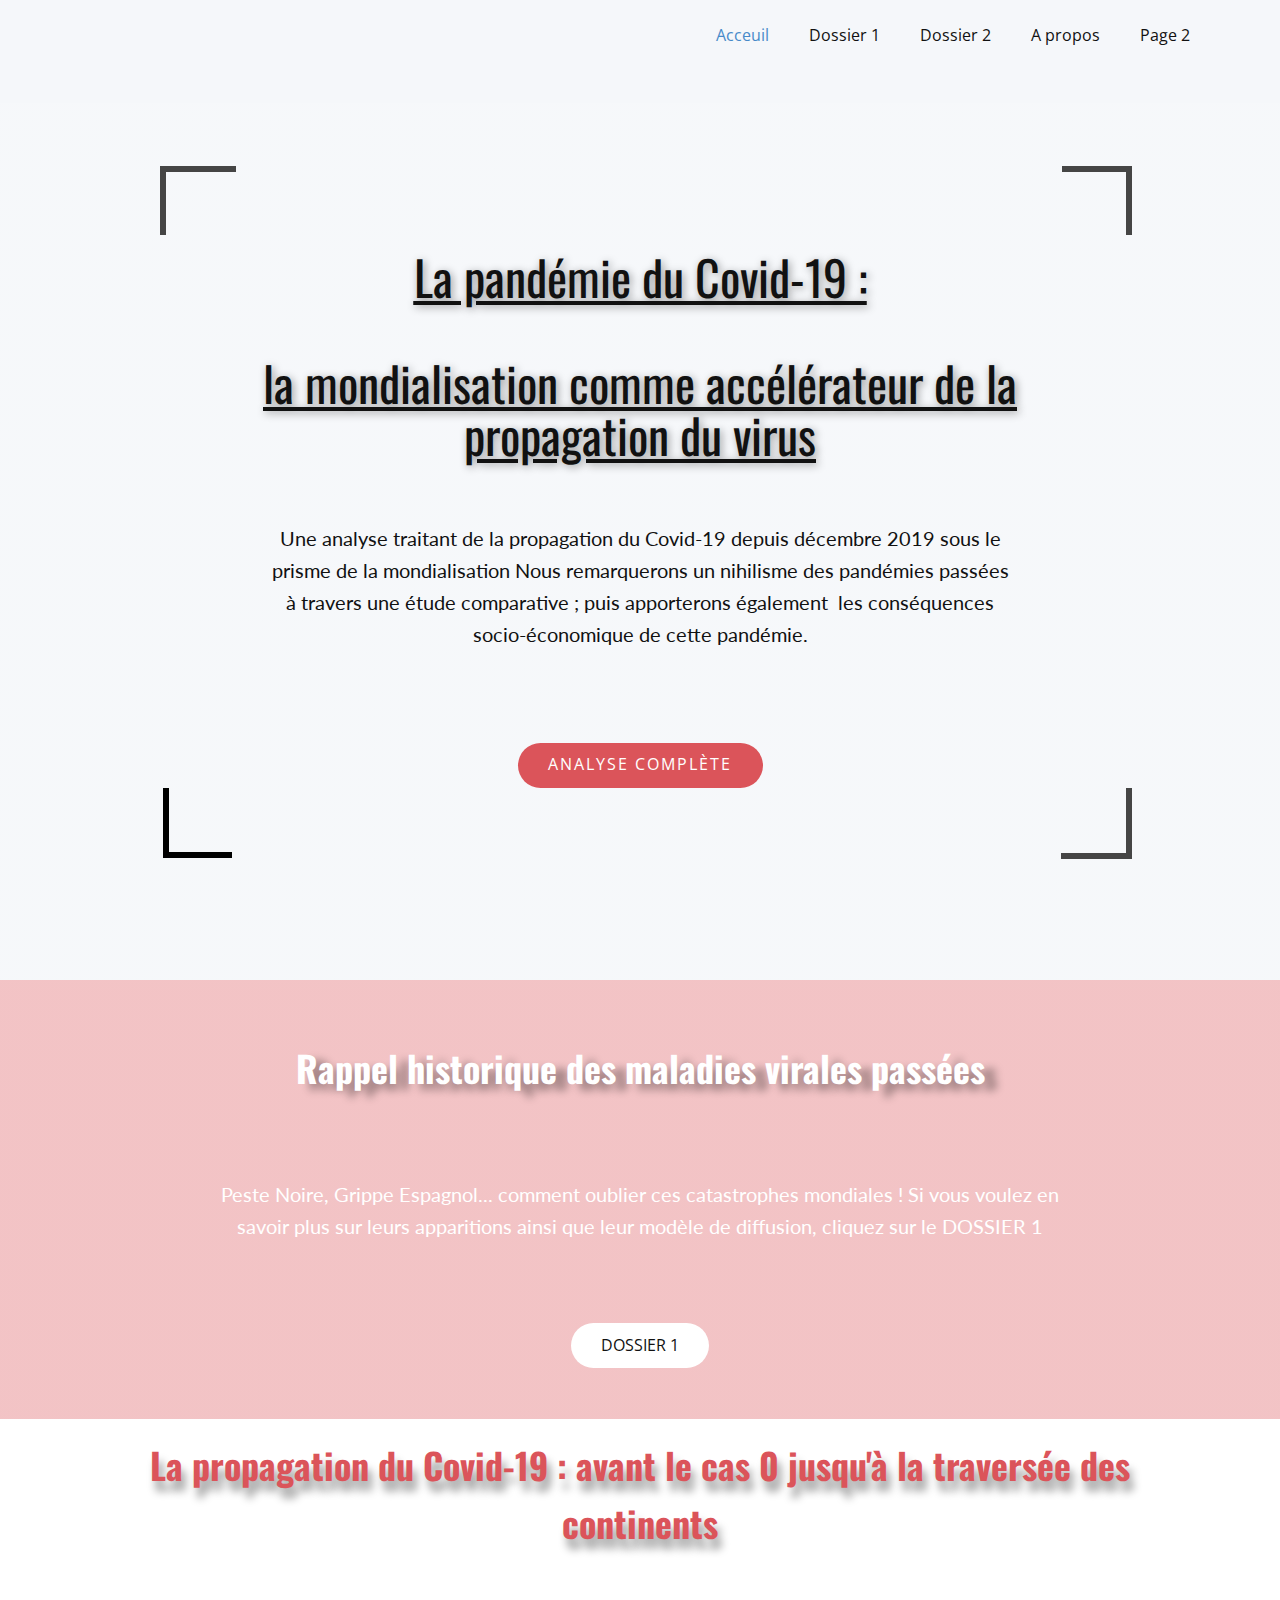
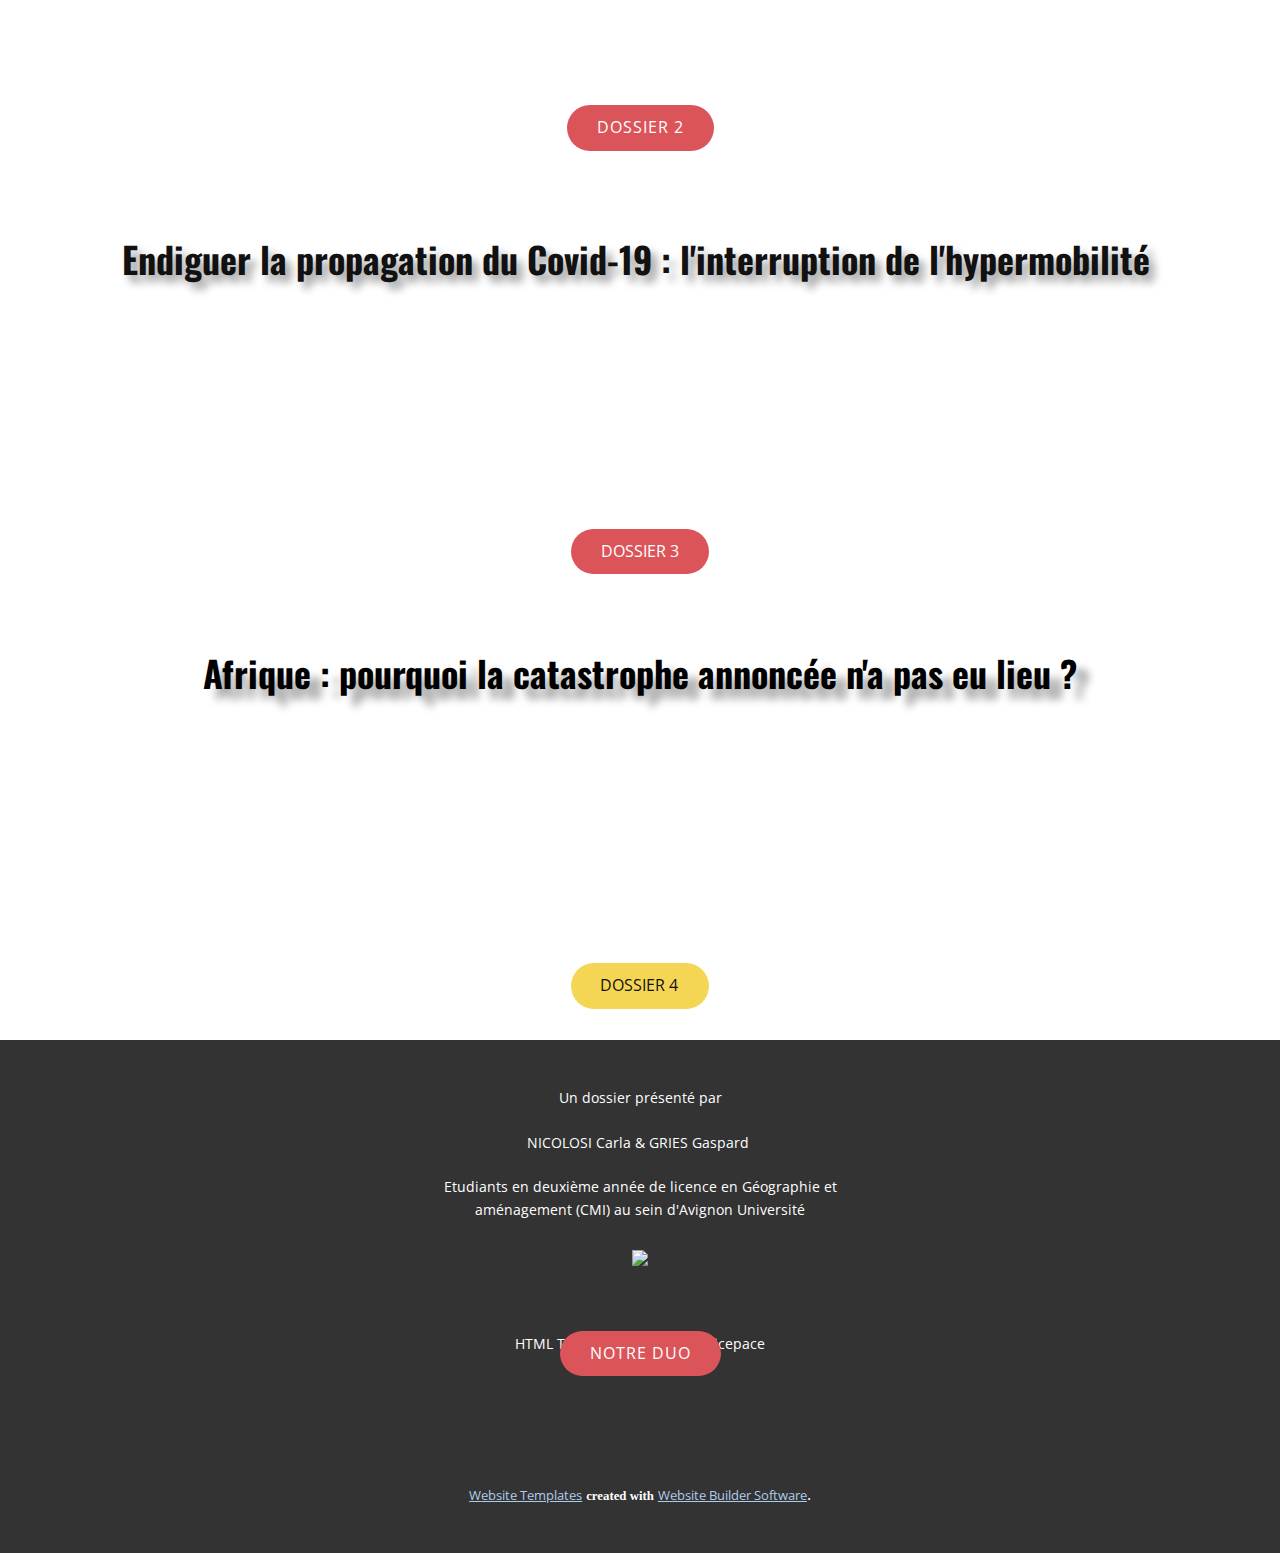
==== index.html @ cba9af2a "Add files via upload" ====
<!DOCTYPE html>
<html style="font-size: 16px;">
  <head>
    <meta name="viewport" content="width=device-width, initial-scale=1.0">
    <meta charset="utf-8">
    <meta name="keywords" content="Carla NICOLOSI, Key Features, Chez la belle gosse <3, Sample Headline">
    <meta name="description" content="">
    <meta name="page_type" content="np-template-header-footer-from-plugin">
    <title>Acceuil</title>
    <link rel="stylesheet" href="nicepage.css" media="screen">
<link rel="stylesheet" href="Acceuil.css" media="screen">
    <script class="u-script" type="text/javascript" src="jquery.js" defer=""></script>
    <script class="u-script" type="text/javascript" src="nicepage.js" defer=""></script>
    <meta name="generator" content="Nicepage 3.3.3, nicepage.com">
    <link id="u-theme-google-font" rel="stylesheet" href="https://fonts.googleapis.com/css?family=Roboto:100,100i,300,300i,400,400i,500,500i,700,700i,900,900i|Open+Sans:300,300i,400,400i,600,600i,700,700i,800,800i">
    <link id="u-page-google-font" rel="stylesheet" href="https://fonts.googleapis.com/css?family=Oswald:200,300,400,500,600,700|Lato:100,100i,300,300i,400,400i,700,700i,900,900i">
    
    
    
    
    
    
    <script type="application/ld+json">{
		"@context": "http://schema.org",
		"@type": "Organization",
		"name": "",
		"url": "index.html",
		"logo": "images/avignon-univ.png"
}</script>
    <meta property="og:title" content="Acceuil">
    <meta property="og:type" content="website">
    <meta name="theme-color" content="#478ac9">
    <link rel="canonical" href="index.html">
    <meta property="og:url" content="index.html">
  </head>
  <body data-home-page="Acceuil.html" data-home-page-title="Acceuil" class="u-body"><header class="u-clearfix u-header u-palette-5-light-3 u-header" id="sec-b916"><div class="u-clearfix u-sheet u-sheet-1">
        <nav class="u-menu u-menu-dropdown u-offcanvas u-menu-1">
          <div class="menu-collapse" style="font-size: 1rem; letter-spacing: 0px;">
            <a class="u-button-style u-custom-left-right-menu-spacing u-custom-padding-bottom u-custom-top-bottom-menu-spacing u-nav-link u-text-active-palette-1-base u-text-hover-palette-2-base" href="#">
              <svg><use xmlns:xlink="http://www.w3.org/1999/xlink" xlink:href="#menu-hamburger"></use></svg>
              <svg version="1.1" xmlns="http://www.w3.org/2000/svg" xmlns:xlink="http://www.w3.org/1999/xlink"><defs><symbol id="menu-hamburger" viewBox="0 0 16 16" style="width: 16px; height: 16px;"><rect y="1" width="16" height="2"></rect><rect y="7" width="16" height="2"></rect><rect y="13" width="16" height="2"></rect>
</symbol>
</defs></svg>
            </a>
          </div>
          <div class="u-custom-menu u-nav-container">
            <ul class="u-nav u-unstyled u-nav-1"><li class="u-nav-item"><a class="u-button-style u-nav-link u-text-active-palette-1-base u-text-hover-palette-2-base" href="Acceuil.html" style="padding: 10px 20px;">Acceuil</a>
</li><li class="u-nav-item"><a class="u-button-style u-nav-link u-text-active-palette-1-base u-text-hover-palette-2-base" href="Dossier-1.html" style="padding: 10px 20px;">Dossier 1</a>
</li><li class="u-nav-item"><a class="u-button-style u-nav-link u-text-active-palette-1-base u-text-hover-palette-2-base" href="Dossier-2.html" style="padding: 10px 20px;">Dossier 2</a>
</li><li class="u-nav-item"><a class="u-button-style u-nav-link u-text-active-palette-1-base u-text-hover-palette-2-base" href="Page-1.html" style="padding: 10px 20px;">A propos</a>
</li><li class="u-nav-item"><a class="u-button-style u-nav-link u-text-active-palette-1-base u-text-hover-palette-2-base" href="" style="padding: 10px 20px;">Page 2</a>
</li></ul>
          </div>
          <div class="u-custom-menu u-nav-container-collapse">
            <div class="u-black u-container-style u-inner-container-layout u-opacity u-opacity-95 u-sidenav">
              <div class="u-sidenav-overflow">
                <div class="u-menu-close"></div>
                <ul class="u-align-center u-nav u-popupmenu-items u-unstyled u-nav-2"><li class="u-nav-item"><a class="u-button-style u-nav-link" href="Acceuil.html" style="padding: 10px 20px;">Acceuil</a>
</li><li class="u-nav-item"><a class="u-button-style u-nav-link" href="Dossier-1.html" style="padding: 10px 20px;">Dossier 1</a>
</li><li class="u-nav-item"><a class="u-button-style u-nav-link" href="Dossier-2.html" style="padding: 10px 20px;">Dossier 2</a>
</li><li class="u-nav-item"><a class="u-button-style u-nav-link" href="Page-1.html" style="padding: 10px 20px;">A propos</a>
</li></ul>
              </div>
            </div>
            <div class="u-black u-menu-overlay u-opacity u-opacity-70"></div>
          </div>
        </nav>
      </div></header>
    <section class="u-align-center u-clearfix u-image u-image-contain u-shading u-section-1" id="sec-b511" data-image-width="1110" data-image-height="720">
      <div class="u-clearfix u-sheet u-sheet-1">
        <div class="u-border-6 u-border-grey-dark-1 u-shape u-shape-bottom u-shape-left u-shape-1"></div>
        <div class="u-border-6 u-border-grey-dark-1 u-shape u-shape-bottom u-shape-right u-shape-2"></div>
        <h1 class="u-custom-font u-font-oswald u-text u-text-body-color u-text-1"><u style="">La
pandémie du Covid-19&nbsp;:</u>
          <br>
          <br><u style="">la mondialisation comme accélérateur de la
propagation du virus</u>
        </h1>
        <p class="u-custom-font u-font-lato u-text u-text-body-color u-text-2">Une analyse traitant de la propagation du Covid-19 depuis décembre 2019 sous le prisme de la mondialisation Nous remarquerons un nihilisme des pandémies passées à travers une étude comparative ; puis apporterons également&nbsp; les conséquences socio-économique de cette pandémie.</p>
        <a href="files/NICOLOSICARLACMIInformatique-1.pdf" class="u-active-palette-2-base u-btn u-btn-round u-button-style u-color-scheme-summer-time u-color-style-multicolor-1 u-file-link u-hover-palette-2-base u-palette-2-base u-radius-50 u-text-active-white u-text-body-alt-color u-text-hover-white u-btn-1" target="_blank">ANALYSE Complète<br>
        </a>
        <div class="u-border-6 u-border-black u-shape u-shape-right u-shape-top u-shape-3"></div>
        <div class="u-border-6 u-border-grey-dark-1 u-shape u-shape-left u-shape-top u-shape-4"></div>
      </div>
    </section>
    <section class="u-align-center u-clearfix u-image u-image-contain u-shading u-section-2" id="sec-ccb0" data-image-width="1656" data-image-height="1060">
      <div class="u-clearfix u-sheet u-sheet-1">
        <p class="u-custom-font u-font-oswald u-text u-text-1">Rappel historique des maladies virales passées<br>
        </p>
        <p class="u-custom-font u-font-lato u-text u-text-2">Peste Noire, Grippe Espagnol... comment oublier ces catastrophes mondiales ! Si vous voulez en savoir plus sur leurs apparitions ainsi que leur modèle de diffusion, cliquez sur le DOSSIER 1</p>
        <a href="https://nicepage.com/website-builder" class="u-active-palette-2-base u-btn u-btn-round u-button-style u-hover-white u-radius-50 u-white u-btn-1">DOSSIER 1</a>
      </div>
    </section>
    <section class="u-align-center u-clearfix u-image u-image-contain u-shading u-section-3" id="sec-4f05" data-image-width="1000" data-image-height="279">
      <div class="u-clearfix u-sheet u-sheet-1">
        <p class="u-custom-font u-font-oswald u-text u-text-palette-2-base u-text-1">La propagation du Covid-19 : avant le cas 0 jusqu'à la traversée des continents</p>
        <div class="fr-view u-clearfix u-rich-text u-text u-text-2"></div>
        <a href="files/QuestionnaireL1-Framaform-1-1.pdf" class="u-active-palette-5-base u-btn u-btn-round u-button-style u-file-link u-hover-palette-2-base u-palette-2-base u-radius-50 u-btn-1" target="_blank">DOSSIER 2</a>
      </div>
    </section>
    <section class="u-clearfix u-image u-section-4" id="sec-3134" data-image-width="787" data-image-height="252">
      <div class="u-clearfix u-sheet u-sheet-1">
        <h2 class="u-align-center u-custom-font u-font-oswald u-text u-text-1">Endiguer la propagation du Covid-19 : l'interruption de l'hypermobilité&nbsp;<br>
        </h2>
        <a href="https://nicepage.com/website-builder" class="u-active-palette-5-base u-btn u-btn-round u-button-style u-hover-palette-2-base u-palette-2-base u-radius-50 u-btn-1">DOSSIER 3</a>
      </div>
    </section>
    <section class="u-clearfix u-image u-image-contain u-section-5" id="sec-a14b" data-image-width="1400" data-image-height="532">
      <div class="u-clearfix u-sheet u-sheet-1">
        <p class="u-align-left u-custom-font u-font-oswald u-text u-text-default u-text-1"> Afrique : pourquoi la catastrophe annoncée n'a pas eu lieu ?</p>
        <a href="https://nicepage.com/website-builder" class="u-active-palette-5-base u-btn u-btn-round u-button-style u-hover-palette-3-light-1 u-palette-3-light-1 u-radius-50 u-btn-1">DOSSIER 4</a>
      </div>
    </section>
    
    
    <footer class="u-align-center u-clearfix u-footer u-grey-80 u-footer" id="sec-598c"><div class="u-clearfix u-sheet u-valign-middle u-sheet-1">
        <p class="u-small-text u-text u-text-variant u-text-1">Un dossier présenté par<br>&nbsp;<br>NICOLOSI Carla &amp; GRIES Gaspard&nbsp;<br>
          <br>Etudiants en deuxième année de licence en Géographie et aménagement (CMI) au sein d'Avignon Université<br>
          <br>
          <br>
          <br>
          <br>
          <br>HTML Template create with Nicepace
        </p>
        <a href="https://nicepage.com" class="u-image u-image-default u-logo u-image-1" data-image-width="1200" data-image-height="410">
          <img src="images/avignon-univ.png" class="u-logo-image u-logo-image-1" data-image-width="158.4285">
        </a>
        <a href="Page-1.html" data-page-id="2037510799" class="u-btn u-btn-round u-button-style u-hover-custom-color-1 u-palette-2-base u-radius-50 u-btn-1">Notre duo</a>
      </div></footer>
    <section class="u-backlink u-clearfix u-grey-80">
      <a class="u-link" href="https://nicepage.com/website-templates" target="_blank">
        <span>Website Templates</span>
      </a>
      <p class="u-text">
        <span>created with</span>
      </p>
      <a class="u-link" href="https://nicepage.com/" target="_blank">
        <span>Website Builder Software</span>
      </a>. 
    </section><span style="height: 64px; width: 64px; margin-left: 0px; margin-right: auto; margin-top: 0px; background-image: none; right: 20px; bottom: 20px" class="u-back-to-top u-custom-color-2 u-icon u-icon-circle u-spacing-15 u-text-white" data-href="#">
        <svg class="u-svg-link" preserveAspectRatio="xMidYMin slice" viewBox="0 0 551.13 551.13"><use xmlns:xlink="http://www.w3.org/1999/xlink" xlink:href="#svg-1d98"></use></svg>
        <svg class="u-svg-content" enable-background="new 0 0 551.13 551.13" viewBox="0 0 551.13 551.13" xmlns="http://www.w3.org/2000/svg" id="svg-1d98"><path d="m275.565 189.451 223.897 223.897h51.668l-275.565-275.565-275.565 275.565h51.668z"></path></svg>
    </span>
  </body>
</html>
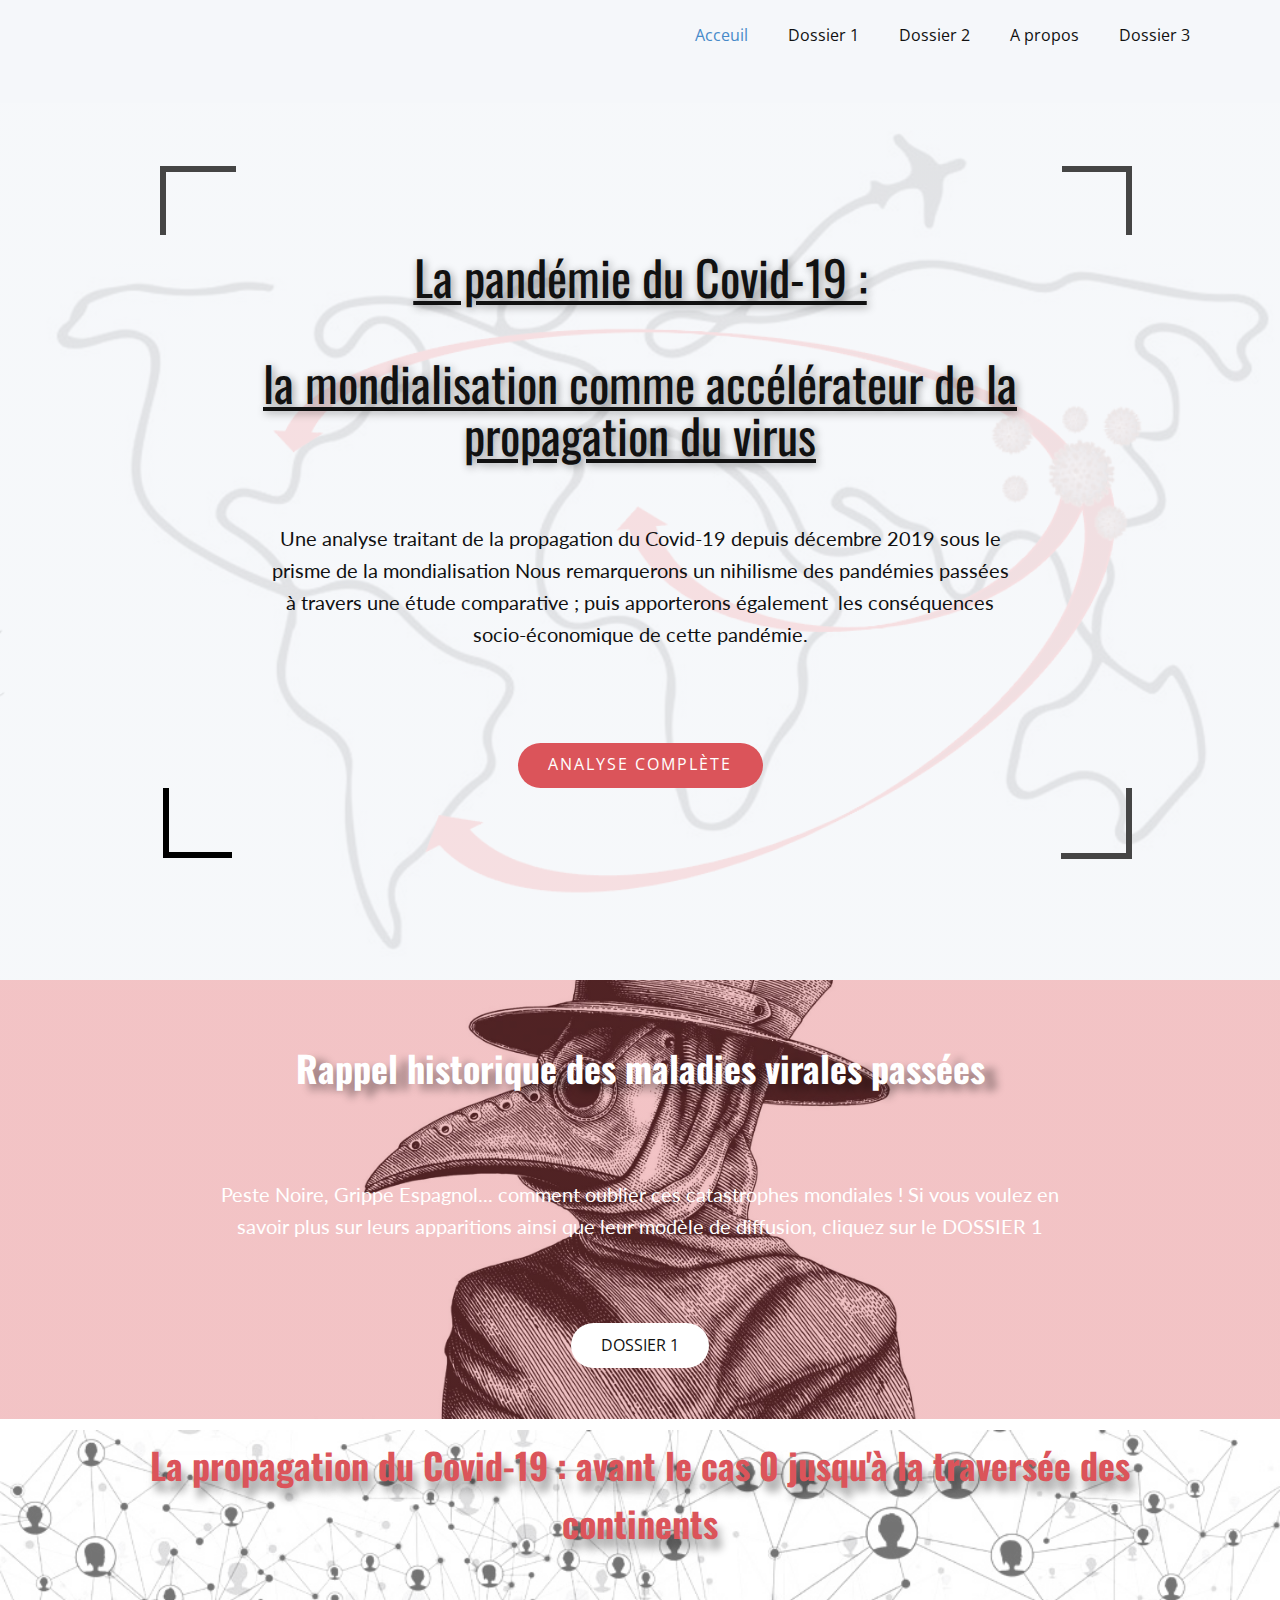
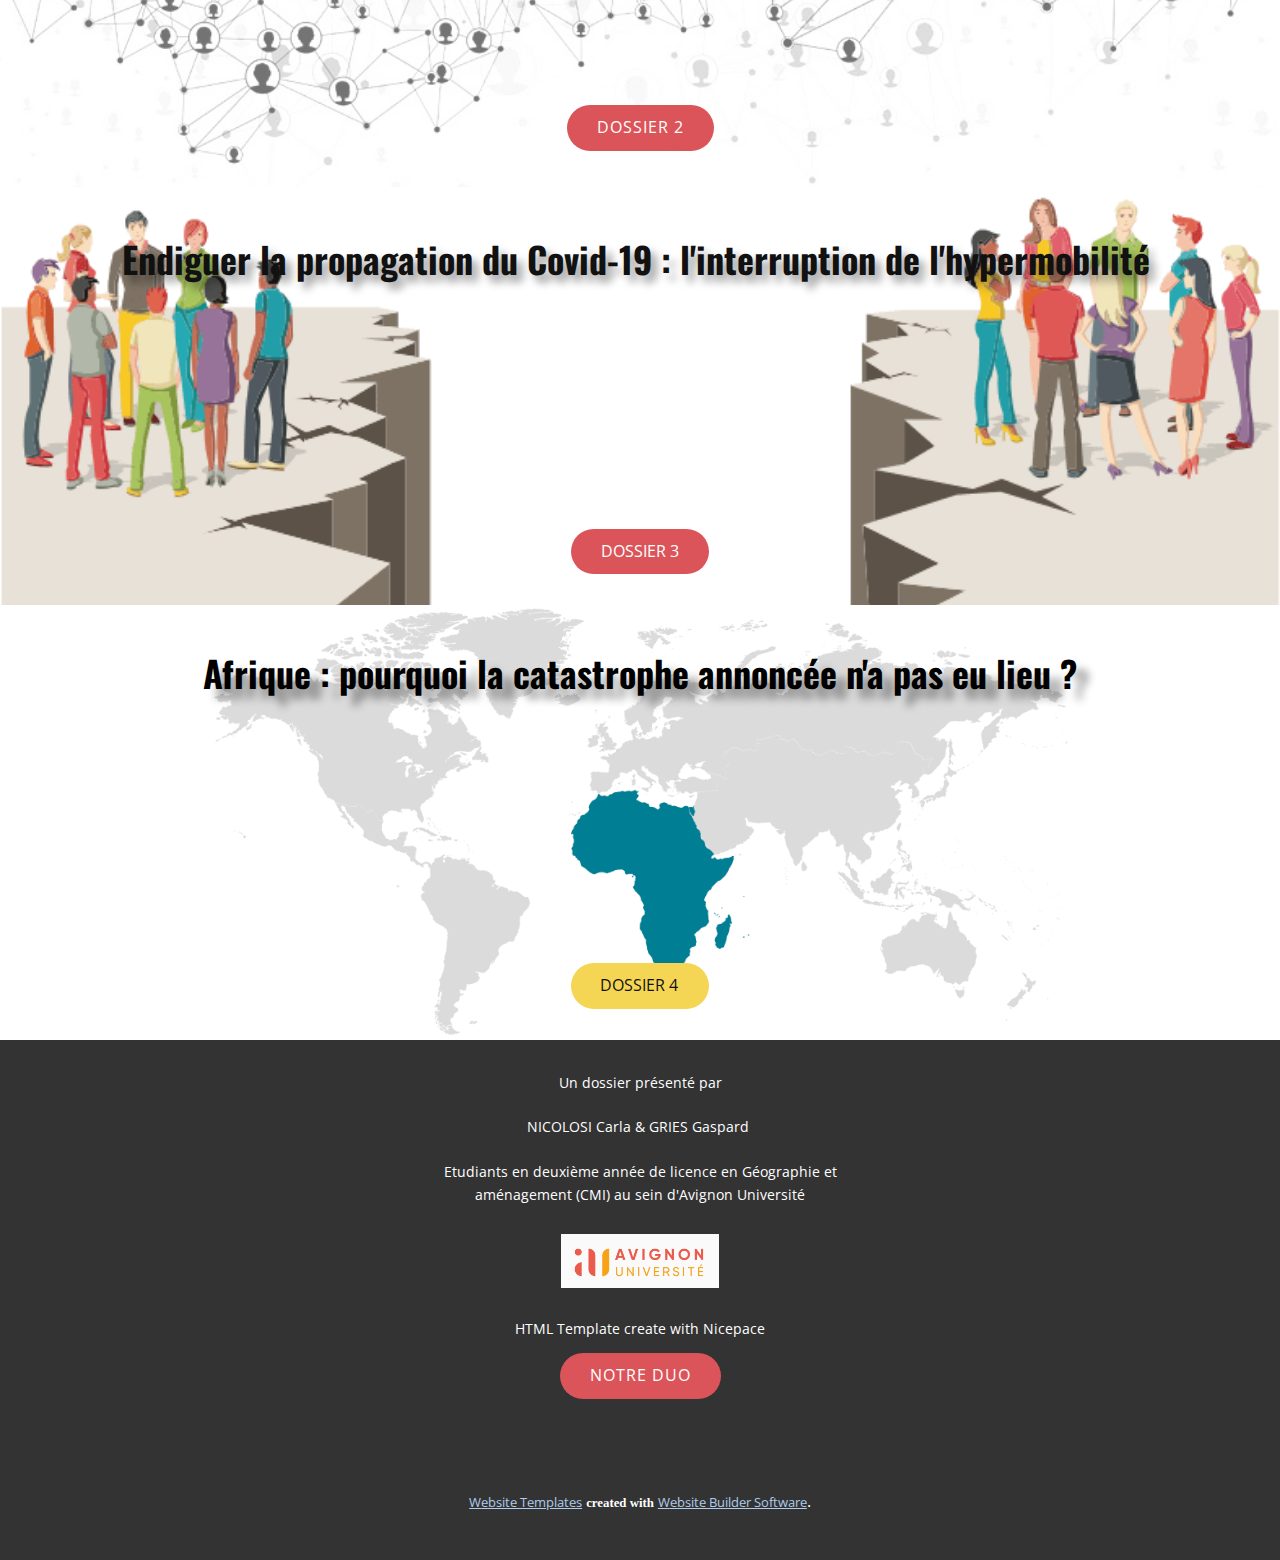
==== commit fb6903a8: "Add files via upload" ====
--- a/index.html
+++ b/index.html
@@ -11,7 +11,7 @@
 <link rel="stylesheet" href="Acceuil.css" media="screen">
     <script class="u-script" type="text/javascript" src="jquery.js" defer=""></script>
     <script class="u-script" type="text/javascript" src="nicepage.js" defer=""></script>
-    <meta name="generator" content="Nicepage 3.3.3, nicepage.com">
+    <meta name="generator" content="Nicepage 3.3.7, nicepage.com">
     <link id="u-theme-google-font" rel="stylesheet" href="https://fonts.googleapis.com/css?family=Roboto:100,100i,300,300i,400,400i,500,500i,700,700i,900,900i|Open+Sans:300,300i,400,400i,600,600i,700,700i,800,800i">
     <link id="u-page-google-font" rel="stylesheet" href="https://fonts.googleapis.com/css?family=Oswald:200,300,400,500,600,700|Lato:100,100i,300,300i,400,400i,700,700i,900,900i">
     
@@ -48,7 +48,7 @@
 </li><li class="u-nav-item"><a class="u-button-style u-nav-link u-text-active-palette-1-base u-text-hover-palette-2-base" href="Dossier-1.html" style="padding: 10px 20px;">Dossier 1</a>
 </li><li class="u-nav-item"><a class="u-button-style u-nav-link u-text-active-palette-1-base u-text-hover-palette-2-base" href="Dossier-2.html" style="padding: 10px 20px;">Dossier 2</a>
 </li><li class="u-nav-item"><a class="u-button-style u-nav-link u-text-active-palette-1-base u-text-hover-palette-2-base" href="Page-1.html" style="padding: 10px 20px;">A propos</a>
-</li><li class="u-nav-item"><a class="u-button-style u-nav-link u-text-active-palette-1-base u-text-hover-palette-2-base" href="" style="padding: 10px 20px;">Page 2</a>
+</li><li class="u-nav-item"><a class="u-button-style u-nav-link u-text-active-palette-1-base u-text-hover-palette-2-base" href="Page-2.html" style="padding: 10px 20px;">Dossier 3</a>
 </li></ul>
           </div>
           <div class="u-custom-menu u-nav-container-collapse">
@@ -59,6 +59,7 @@
 </li><li class="u-nav-item"><a class="u-button-style u-nav-link" href="Dossier-1.html" style="padding: 10px 20px;">Dossier 1</a>
 </li><li class="u-nav-item"><a class="u-button-style u-nav-link" href="Dossier-2.html" style="padding: 10px 20px;">Dossier 2</a>
 </li><li class="u-nav-item"><a class="u-button-style u-nav-link" href="Page-1.html" style="padding: 10px 20px;">A propos</a>
+</li><li class="u-nav-item"><a class="u-button-style u-nav-link" href="Page-2.html" style="padding: 10px 20px;">Dossier 3</a>
 </li></ul>
               </div>
             </div>
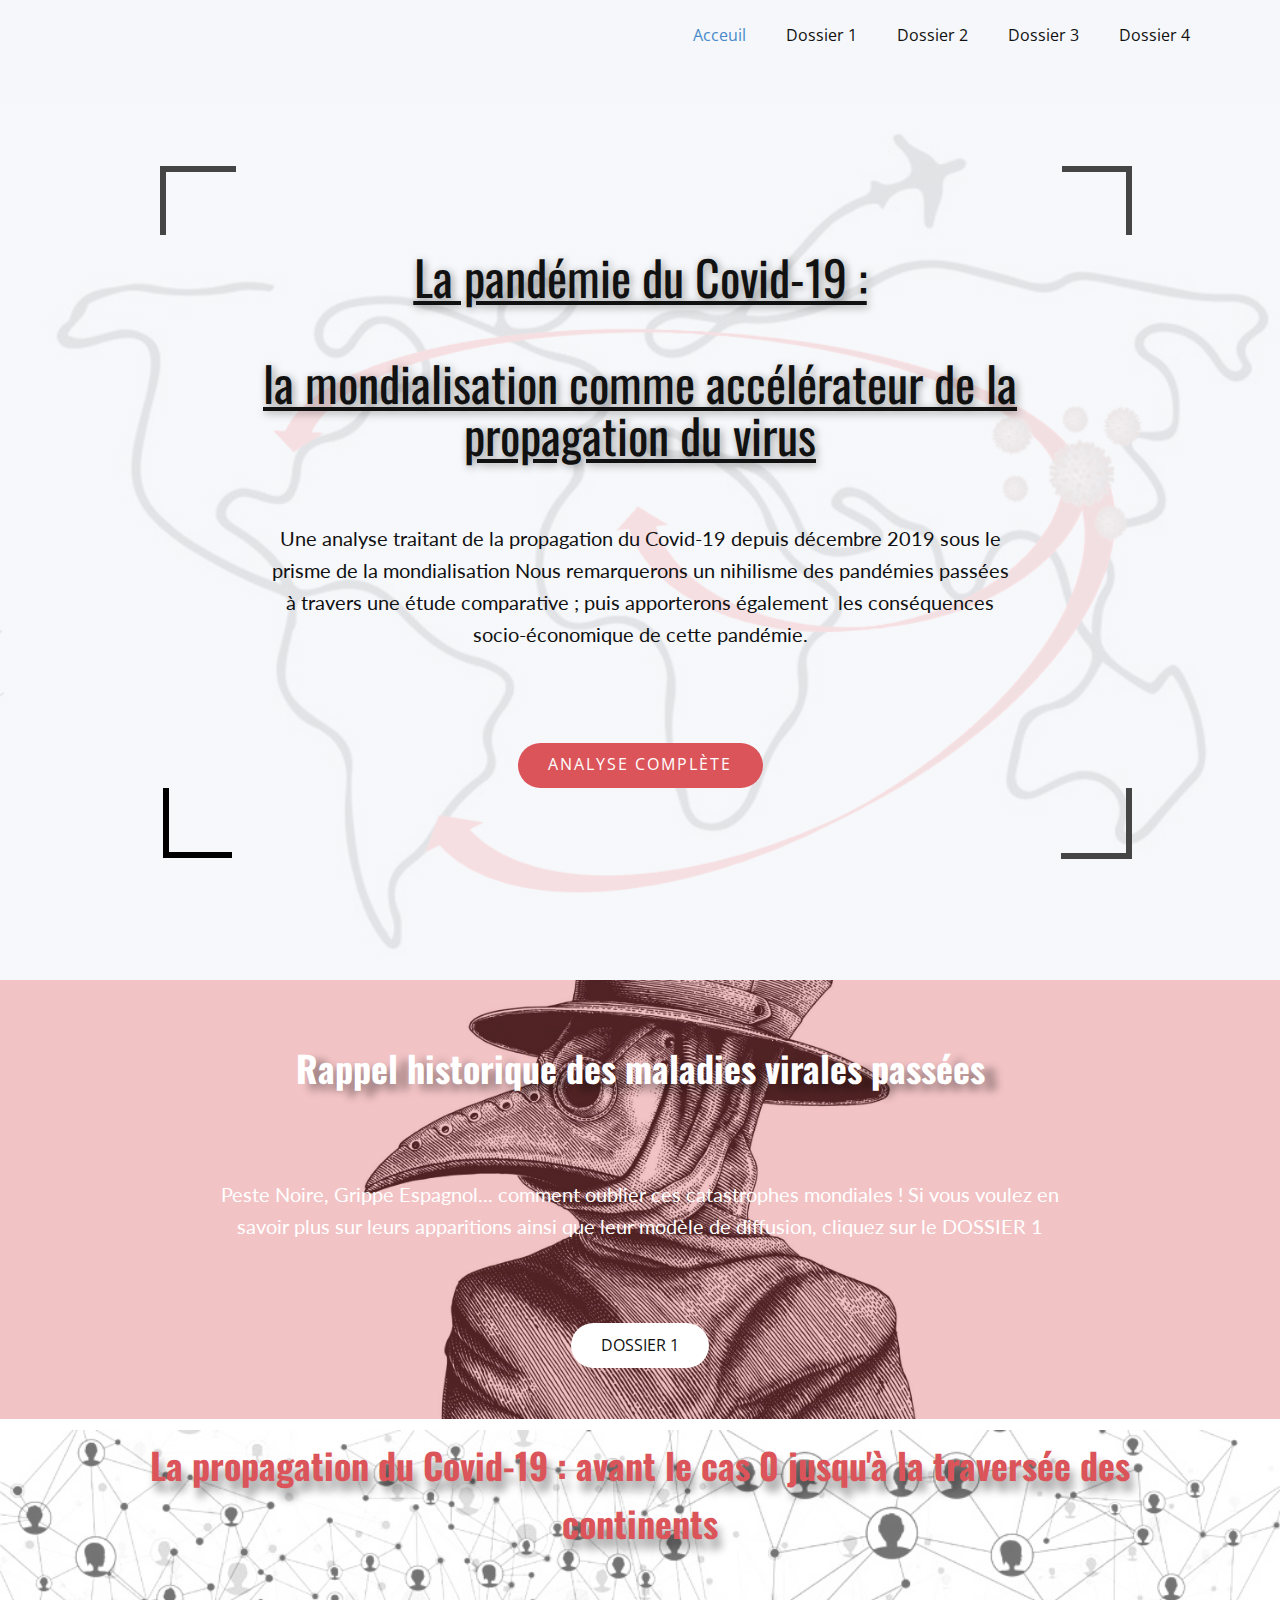
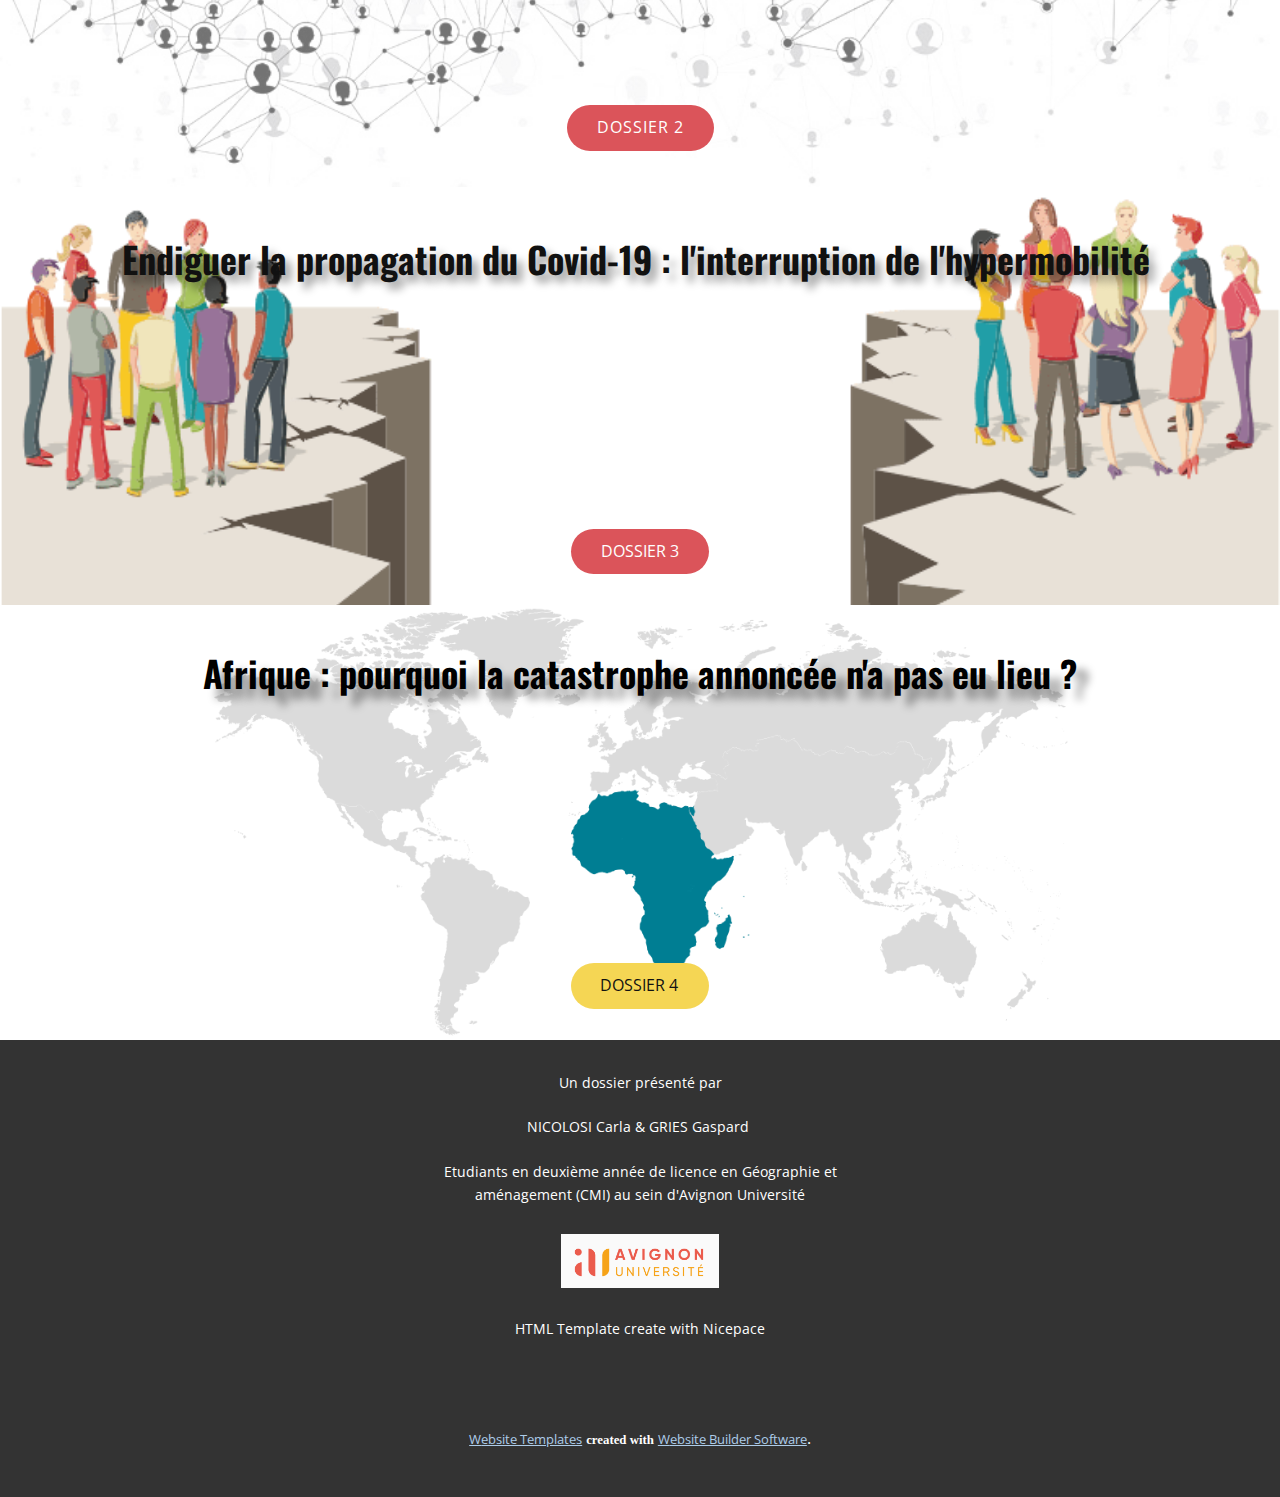
==== commit 3423afed: "Add files via upload" ====
--- a/index.html
+++ b/index.html
@@ -47,8 +47,8 @@
             <ul class="u-nav u-unstyled u-nav-1"><li class="u-nav-item"><a class="u-button-style u-nav-link u-text-active-palette-1-base u-text-hover-palette-2-base" href="Acceuil.html" style="padding: 10px 20px;">Acceuil</a>
 </li><li class="u-nav-item"><a class="u-button-style u-nav-link u-text-active-palette-1-base u-text-hover-palette-2-base" href="Dossier-1.html" style="padding: 10px 20px;">Dossier 1</a>
 </li><li class="u-nav-item"><a class="u-button-style u-nav-link u-text-active-palette-1-base u-text-hover-palette-2-base" href="Dossier-2.html" style="padding: 10px 20px;">Dossier 2</a>
-</li><li class="u-nav-item"><a class="u-button-style u-nav-link u-text-active-palette-1-base u-text-hover-palette-2-base" href="Page-1.html" style="padding: 10px 20px;">A propos</a>
-</li><li class="u-nav-item"><a class="u-button-style u-nav-link u-text-active-palette-1-base u-text-hover-palette-2-base" href="Page-2.html" style="padding: 10px 20px;">Dossier 3</a>
+</li><li class="u-nav-item"><a class="u-button-style u-nav-link u-text-active-palette-1-base u-text-hover-palette-2-base" href="Dossier-3.html" style="padding: 10px 20px;">Dossier 3</a>
+</li><li class="u-nav-item"><a class="u-button-style u-nav-link u-text-active-palette-1-base u-text-hover-palette-2-base" href="Dossier-4.html" style="padding: 10px 20px;">Dossier 4</a>
 </li></ul>
           </div>
           <div class="u-custom-menu u-nav-container-collapse">
@@ -58,8 +58,8 @@
                 <ul class="u-align-center u-nav u-popupmenu-items u-unstyled u-nav-2"><li class="u-nav-item"><a class="u-button-style u-nav-link" href="Acceuil.html" style="padding: 10px 20px;">Acceuil</a>
 </li><li class="u-nav-item"><a class="u-button-style u-nav-link" href="Dossier-1.html" style="padding: 10px 20px;">Dossier 1</a>
 </li><li class="u-nav-item"><a class="u-button-style u-nav-link" href="Dossier-2.html" style="padding: 10px 20px;">Dossier 2</a>
-</li><li class="u-nav-item"><a class="u-button-style u-nav-link" href="Page-1.html" style="padding: 10px 20px;">A propos</a>
-</li><li class="u-nav-item"><a class="u-button-style u-nav-link" href="Page-2.html" style="padding: 10px 20px;">Dossier 3</a>
+</li><li class="u-nav-item"><a class="u-button-style u-nav-link" href="Dossier-3.html" style="padding: 10px 20px;">Dossier 3</a>
+</li><li class="u-nav-item"><a class="u-button-style u-nav-link" href="Dossier-4.html" style="padding: 10px 20px;">Dossier 4</a>
 </li></ul>
               </div>
             </div>
@@ -78,7 +78,7 @@
 propagation du virus</u>
         </h1>
         <p class="u-custom-font u-font-lato u-text u-text-body-color u-text-2">Une analyse traitant de la propagation du Covid-19 depuis décembre 2019 sous le prisme de la mondialisation Nous remarquerons un nihilisme des pandémies passées à travers une étude comparative ; puis apporterons également&nbsp; les conséquences socio-économique de cette pandémie.</p>
-        <a href="files/NICOLOSICARLACMIInformatique-1.pdf" class="u-active-palette-2-base u-btn u-btn-round u-button-style u-color-scheme-summer-time u-color-style-multicolor-1 u-file-link u-hover-palette-2-base u-palette-2-base u-radius-50 u-text-active-white u-text-body-alt-color u-text-hover-white u-btn-1" target="_blank">ANALYSE Complète<br>
+        <a href="files/covid-19.pdf" class="u-active-palette-2-base u-btn u-btn-round u-button-style u-color-scheme-summer-time u-color-style-multicolor-1 u-file-link u-hover-palette-2-base u-palette-2-base u-radius-50 u-text-active-white u-text-body-alt-color u-text-hover-white u-btn-1" target="_blank">ANALYSE Complète<br>
         </a>
         <div class="u-border-6 u-border-black u-shape u-shape-right u-shape-top u-shape-3"></div>
         <div class="u-border-6 u-border-grey-dark-1 u-shape u-shape-left u-shape-top u-shape-4"></div>
@@ -89,32 +89,32 @@
         <p class="u-custom-font u-font-oswald u-text u-text-1">Rappel historique des maladies virales passées<br>
         </p>
         <p class="u-custom-font u-font-lato u-text u-text-2">Peste Noire, Grippe Espagnol... comment oublier ces catastrophes mondiales ! Si vous voulez en savoir plus sur leurs apparitions ainsi que leur modèle de diffusion, cliquez sur le DOSSIER 1</p>
-        <a href="https://nicepage.com/website-builder" class="u-active-palette-2-base u-btn u-btn-round u-button-style u-hover-white u-radius-50 u-white u-btn-1">DOSSIER 1</a>
+        <a href="Dossier-1.html" data-page-id="1888130592" class="u-active-palette-2-base u-btn u-btn-round u-button-style u-hover-white u-radius-50 u-white u-btn-1">DOSSIER 1</a>
       </div>
     </section>
     <section class="u-align-center u-clearfix u-image u-image-contain u-shading u-section-3" id="sec-4f05" data-image-width="1000" data-image-height="279">
       <div class="u-clearfix u-sheet u-sheet-1">
         <p class="u-custom-font u-font-oswald u-text u-text-palette-2-base u-text-1">La propagation du Covid-19 : avant le cas 0 jusqu'à la traversée des continents</p>
         <div class="fr-view u-clearfix u-rich-text u-text u-text-2"></div>
-        <a href="files/QuestionnaireL1-Framaform-1-1.pdf" class="u-active-palette-5-base u-btn u-btn-round u-button-style u-file-link u-hover-palette-2-base u-palette-2-base u-radius-50 u-btn-1" target="_blank">DOSSIER 2</a>
+        <a href="Dossier-2.html" data-page-id="969428602" class="u-active-palette-5-base u-btn u-btn-round u-button-style u-hover-palette-2-base u-palette-2-base u-radius-50 u-btn-1" target="_blank">DOSSIER 2</a>
       </div>
     </section>
     <section class="u-clearfix u-image u-section-4" id="sec-3134" data-image-width="787" data-image-height="252">
       <div class="u-clearfix u-sheet u-sheet-1">
         <h2 class="u-align-center u-custom-font u-font-oswald u-text u-text-1">Endiguer la propagation du Covid-19 : l'interruption de l'hypermobilité&nbsp;<br>
         </h2>
-        <a href="https://nicepage.com/website-builder" class="u-active-palette-5-base u-btn u-btn-round u-button-style u-hover-palette-2-base u-palette-2-base u-radius-50 u-btn-1">DOSSIER 3</a>
+        <a href="Dossier-3.html" data-page-id="2037510799" class="u-active-palette-5-base u-btn u-btn-round u-button-style u-hover-palette-2-base u-palette-2-base u-radius-50 u-btn-1">DOSSIER 3</a>
       </div>
     </section>
     <section class="u-clearfix u-image u-image-contain u-section-5" id="sec-a14b" data-image-width="1400" data-image-height="532">
       <div class="u-clearfix u-sheet u-sheet-1">
         <p class="u-align-left u-custom-font u-font-oswald u-text u-text-default u-text-1"> Afrique : pourquoi la catastrophe annoncée n'a pas eu lieu ?</p>
-        <a href="https://nicepage.com/website-builder" class="u-active-palette-5-base u-btn u-btn-round u-button-style u-hover-palette-3-light-1 u-palette-3-light-1 u-radius-50 u-btn-1">DOSSIER 4</a>
+        <a href="Dossier-4.html" data-page-id="498329010" class="u-active-palette-5-base u-btn u-btn-round u-button-style u-hover-palette-3-light-1 u-palette-3-light-1 u-radius-50 u-btn-1">DOSSIER 4</a>
       </div>
     </section>
     
     
-    <footer class="u-align-center u-clearfix u-footer u-grey-80 u-footer" id="sec-598c"><div class="u-clearfix u-sheet u-valign-middle u-sheet-1">
+    <footer class="u-align-center u-clearfix u-footer u-grey-80 u-footer" id="sec-598c"><div class="u-clearfix u-sheet u-sheet-1">
         <p class="u-small-text u-text u-text-variant u-text-1">Un dossier présenté par<br>&nbsp;<br>NICOLOSI Carla &amp; GRIES Gaspard&nbsp;<br>
           <br>Etudiants en deuxième année de licence en Géographie et aménagement (CMI) au sein d'Avignon Université<br>
           <br>
@@ -126,7 +126,6 @@
         <a href="https://nicepage.com" class="u-image u-image-default u-logo u-image-1" data-image-width="1200" data-image-height="410">
           <img src="images/avignon-univ.png" class="u-logo-image u-logo-image-1" data-image-width="158.4285">
         </a>
-        <a href="Page-1.html" data-page-id="2037510799" class="u-btn u-btn-round u-button-style u-hover-custom-color-1 u-palette-2-base u-radius-50 u-btn-1">Notre duo</a>
       </div></footer>
     <section class="u-backlink u-clearfix u-grey-80">
       <a class="u-link" href="https://nicepage.com/website-templates" target="_blank">
--- a/nicepage.css
+++ b/nicepage.css
@@ -31076,6 +31076,114 @@
         }
 
         
+        
+        .u-custom-color-4,
+        .u-body.u-custom-color-4,
+        .u-container-style.u-custom-color-4:before,
+        .u-table-alt-custom-color-4 tr:nth-child(even)
+        {
+            color: #111111;
+            background-color: rgba(202,243,193,0.62);
+        }
+
+        .u-button-style.u-custom-color-4,
+        .u-button-style.u-custom-color-4[class*="u-border-"]
+        {
+            color: #111111 !important;
+            background-color: rgba(202,243,193,0.62) !important;
+        }
+
+        .u-button-style.u-custom-color-4:hover,
+        .u-button-style.u-custom-color-4[class*="u-border-"]:hover,
+        .u-button-style.u-custom-color-4:focus,
+        .u-button-style.u-custom-color-4[class*="u-border-"]:focus,
+        .u-button-style.u-button-style.u-custom-color-4:active,
+        .u-button-style.u-button-style.u-custom-color-4[class*="u-border-"]:active,
+        .u-button-style.u-button-style.u-custom-color-4.active,
+        .u-button-style.u-button-style.u-custom-color-4[class*="u-border-"].active
+        {
+            color: #111111 !important;
+            background-color: rgba(171,236,156,0.62) !important;
+        }
+
+        .u-hover-custom-color-4:hover,
+        .u-hover-custom-color-4[class*="u-border-"]:hover,
+        .u-hover-custom-color-4:focus,
+        .u-hover-custom-color-4[class*="u-border-"]:focus,
+        .u-active-custom-color-4.u-active.u-active,
+        .u-active-custom-color-4[class*="u-border-"].u-active.u-active,
+        a.u-button-style.u-hover-custom-color-4:hover,
+        a.u-button-style.u-hover-custom-color-4[class*="u-border-"]:hover,
+        a.u-button-style.u-hover-custom-color-4:focus,
+        a.u-button-style.u-hover-custom-color-4[class*="u-border-"]:focus,
+        a.u-button-style.u-button-style.u-active-custom-color-4:active,
+        a.u-button-style.u-button-style.u-active-custom-color-4[class*="u-border-"]:active,
+        a.u-button-style.u-button-style.u-active-custom-color-4.active,
+        a.u-button-style.u-button-style.u-active-custom-color-4[class*="u-border-"].active
+        {
+            color: #111111 !important;
+            background-color: rgba(202,243,193,0.62) !important;
+        }
+
+        a.u-link.u-hover-custom-color-4:hover {
+            color: rgba(202,243,193,0.62) !important;
+        }
+
+        
+        
+        .u-custom-color-5,
+        .u-body.u-custom-color-5,
+        .u-container-style.u-custom-color-5:before,
+        .u-table-alt-custom-color-5 tr:nth-child(even)
+        {
+            color: #ffffff;
+            background-color: rgba(106,160,97,0.35);
+        }
+
+        .u-button-style.u-custom-color-5,
+        .u-button-style.u-custom-color-5[class*="u-border-"]
+        {
+            color: #ffffff !important;
+            background-color: rgba(106,160,97,0.35) !important;
+        }
+
+        .u-button-style.u-custom-color-5:hover,
+        .u-button-style.u-custom-color-5[class*="u-border-"]:hover,
+        .u-button-style.u-custom-color-5:focus,
+        .u-button-style.u-custom-color-5[class*="u-border-"]:focus,
+        .u-button-style.u-button-style.u-custom-color-5:active,
+        .u-button-style.u-button-style.u-custom-color-5[class*="u-border-"]:active,
+        .u-button-style.u-button-style.u-custom-color-5.active,
+        .u-button-style.u-button-style.u-custom-color-5[class*="u-border-"].active
+        {
+            color: #ffffff !important;
+            background-color: rgba(95,144,87,0.35) !important;
+        }
+
+        .u-hover-custom-color-5:hover,
+        .u-hover-custom-color-5[class*="u-border-"]:hover,
+        .u-hover-custom-color-5:focus,
+        .u-hover-custom-color-5[class*="u-border-"]:focus,
+        .u-active-custom-color-5.u-active.u-active,
+        .u-active-custom-color-5[class*="u-border-"].u-active.u-active,
+        a.u-button-style.u-hover-custom-color-5:hover,
+        a.u-button-style.u-hover-custom-color-5[class*="u-border-"]:hover,
+        a.u-button-style.u-hover-custom-color-5:focus,
+        a.u-button-style.u-hover-custom-color-5[class*="u-border-"]:focus,
+        a.u-button-style.u-button-style.u-active-custom-color-5:active,
+        a.u-button-style.u-button-style.u-active-custom-color-5[class*="u-border-"]:active,
+        a.u-button-style.u-button-style.u-active-custom-color-5.active,
+        a.u-button-style.u-button-style.u-active-custom-color-5[class*="u-border-"].active
+        {
+            color: #ffffff !important;
+            background-color: rgba(106,160,97,0.35) !important;
+        }
+
+        a.u-link.u-hover-custom-color-5:hover {
+            color: rgba(106,160,97,0.35) !important;
+        }
+
+        
 
         
         .u-border-custom-color-1,
@@ -31210,6 +31318,96 @@
         .u-link.u-border-custom-color-3[class*="u-border-"]:hover
         {
             border-color: #d54c0a !important;
+        }
+        
+        
+        .u-border-custom-color-4,
+        .u-separator-custom-color-4:after
+        {
+            border-color: rgba(202,243,193,0.62);
+            stroke: rgba(202,243,193,0.62);
+        }
+
+        .u-button-style.u-border-custom-color-4
+        {
+            border-color: rgba(202,243,193,0.62) !important;
+            color: rgba(202,243,193,0.62) !important;
+            background-color: transparent !important;
+        }
+
+        .u-button-style.u-border-custom-color-4:hover,
+        .u-button-style.u-border-custom-color-4:focus
+        {
+            border-color: rgba(171,236,156,0.62) !important;
+            color: rgba(171,236,156,0.62) !important;
+            background-color: transparent !important;
+        }
+
+        .u-border-hover-custom-color-4:hover,
+        .u-border-hover-custom-color-4:focus,
+        .u-border-active-custom-color-4.u-active.u-active,
+        a.u-button-style.u-border-hover-custom-color-4:hover,
+        a.u-button-style.u-border-hover-custom-color-4:focus,
+        a.u-button-style.u-button-style.u-border-active-custom-color-4:active,
+        a.u-button-style.u-button-style.u-border-active-custom-color-4.active
+        {
+            color: rgba(202,243,193,0.62) !important;
+            border-color: rgba(202,243,193,0.62) !important;
+        }
+
+        .u-link.u-border-custom-color-4[class*="u-border-"]
+        {
+            border-color: rgba(202,243,193,0.62) !important;
+        }
+
+        .u-link.u-border-custom-color-4[class*="u-border-"]:hover
+        {
+            border-color: rgba(171,236,156,0.62) !important;
+        }
+        
+        
+        .u-border-custom-color-5,
+        .u-separator-custom-color-5:after
+        {
+            border-color: rgba(106,160,97,0.35);
+            stroke: rgba(106,160,97,0.35);
+        }
+
+        .u-button-style.u-border-custom-color-5
+        {
+            border-color: rgba(106,160,97,0.35) !important;
+            color: rgba(106,160,97,0.35) !important;
+            background-color: transparent !important;
+        }
+
+        .u-button-style.u-border-custom-color-5:hover,
+        .u-button-style.u-border-custom-color-5:focus
+        {
+            border-color: rgba(95,144,87,0.35) !important;
+            color: rgba(95,144,87,0.35) !important;
+            background-color: transparent !important;
+        }
+
+        .u-border-hover-custom-color-5:hover,
+        .u-border-hover-custom-color-5:focus,
+        .u-border-active-custom-color-5.u-active.u-active,
+        a.u-button-style.u-border-hover-custom-color-5:hover,
+        a.u-button-style.u-border-hover-custom-color-5:focus,
+        a.u-button-style.u-button-style.u-border-active-custom-color-5:active,
+        a.u-button-style.u-button-style.u-border-active-custom-color-5.active
+        {
+            color: rgba(106,160,97,0.35) !important;
+            border-color: rgba(106,160,97,0.35) !important;
+        }
+
+        .u-link.u-border-custom-color-5[class*="u-border-"]
+        {
+            border-color: rgba(106,160,97,0.35) !important;
+        }
+
+        .u-link.u-border-custom-color-5[class*="u-border-"]:hover
+        {
+            border-color: rgba(95,144,87,0.35) !important;
         }
         
 
@@ -31370,6 +31568,112 @@
         a.u-link.u-text-hover-custom-color-3:hover
         {
             color: #ed550b !important;
+        }
+        
+        
+        .u-text-custom-color-4,
+        a.u-button-style.u-text-custom-color-4,
+        a.u-button-style.u-text-custom-color-4[class*="u-border-"]
+        {
+            color: rgba(202,243,193,0.62) !important;
+        }
+
+        a.u-button-style.u-text-custom-color-4:hover,
+        a.u-button-style.u-text-custom-color-4[class*="u-border-"]:hover,
+        a.u-button-style.u-text-custom-color-4:focus,
+        a.u-button-style.u-text-custom-color-4[class*="u-border-"]:focus,
+        a.u-button-style.u-button-style.u-text-custom-color-4:active,
+        a.u-button-style.u-button-style.u-text-custom-color-4[class*="u-border-"]:active,
+        a.u-button-style.u-button-style.u-text-custom-color-4.active,
+        a.u-button-style.u-button-style.u-text-custom-color-4[class*="u-border-"].active
+        {
+            color: rgba(171,236,156,0.62) !important;
+        }
+
+        a.u-button-style.u-button-style.u-text-hover-custom-color-4:hover,
+        a.u-button-style.u-button-style.u-text-hover-custom-color-4[class*="u-border-"]:hover,
+        a.u-button-style.u-button-style.u-text-hover-custom-color-4:focus,
+        a.u-button-style.u-button-style.u-text-hover-custom-color-4[class*="u-border-"]:focus,
+        a.u-button-style.u-button-style.u-button-style.u-text-active-custom-color-4:active,
+        a.u-button-style.u-button-style.u-button-style.u-text-active-custom-color-4[class*="u-border-"]:active,
+        a.u-button-style.u-button-style.u-button-style.u-text-active-custom-color-4.active,
+        a.u-button-style.u-button-style.u-button-style.u-text-active-custom-color-4[class*="u-border-"].active,
+        :not(.level-2) > .u-nav > .u-nav-item > a.u-nav-link.u-text-hover-custom-color-4:hover,
+        :not(.level-2) > .u-nav > .u-nav-item > a.u-nav-link.u-nav-link.u-text-active-custom-color-4.active,
+        .u-popupmenu-items.u-text-hover-custom-color-4 .u-nav-link:hover,
+        .u-popupmenu-items.u-popupmenu-items.u-text-active-custom-color-4 .u-nav-link.active
+        {
+            color: rgba(202,243,193,0.62) !important;
+        }
+
+        .u-text-custom-color-4 svg,
+        .u-text-hover-custom-color-4:hover svg,
+        .u-text-hover-custom-color-4:focus svg
+        {
+            fill: rgba(202,243,193,0.62);
+        }
+
+        .u-link.u-text-custom-color-4:hover
+        {
+            color: rgba(171,236,156,0.62) !important;
+        }
+
+        a.u-link.u-text-hover-custom-color-4:hover
+        {
+            color: rgba(202,243,193,0.62) !important;
+        }
+        
+        
+        .u-text-custom-color-5,
+        a.u-button-style.u-text-custom-color-5,
+        a.u-button-style.u-text-custom-color-5[class*="u-border-"]
+        {
+            color: rgba(106,160,97,0.35) !important;
+        }
+
+        a.u-button-style.u-text-custom-color-5:hover,
+        a.u-button-style.u-text-custom-color-5[class*="u-border-"]:hover,
+        a.u-button-style.u-text-custom-color-5:focus,
+        a.u-button-style.u-text-custom-color-5[class*="u-border-"]:focus,
+        a.u-button-style.u-button-style.u-text-custom-color-5:active,
+        a.u-button-style.u-button-style.u-text-custom-color-5[class*="u-border-"]:active,
+        a.u-button-style.u-button-style.u-text-custom-color-5.active,
+        a.u-button-style.u-button-style.u-text-custom-color-5[class*="u-border-"].active
+        {
+            color: rgba(95,144,87,0.35) !important;
+        }
+
+        a.u-button-style.u-button-style.u-text-hover-custom-color-5:hover,
+        a.u-button-style.u-button-style.u-text-hover-custom-color-5[class*="u-border-"]:hover,
+        a.u-button-style.u-button-style.u-text-hover-custom-color-5:focus,
+        a.u-button-style.u-button-style.u-text-hover-custom-color-5[class*="u-border-"]:focus,
+        a.u-button-style.u-button-style.u-button-style.u-text-active-custom-color-5:active,
+        a.u-button-style.u-button-style.u-button-style.u-text-active-custom-color-5[class*="u-border-"]:active,
+        a.u-button-style.u-button-style.u-button-style.u-text-active-custom-color-5.active,
+        a.u-button-style.u-button-style.u-button-style.u-text-active-custom-color-5[class*="u-border-"].active,
+        :not(.level-2) > .u-nav > .u-nav-item > a.u-nav-link.u-text-hover-custom-color-5:hover,
+        :not(.level-2) > .u-nav > .u-nav-item > a.u-nav-link.u-nav-link.u-text-active-custom-color-5.active,
+        .u-popupmenu-items.u-text-hover-custom-color-5 .u-nav-link:hover,
+        .u-popupmenu-items.u-popupmenu-items.u-text-active-custom-color-5 .u-nav-link.active
+        {
+            color: rgba(106,160,97,0.35) !important;
+        }
+
+        .u-text-custom-color-5 svg,
+        .u-text-hover-custom-color-5:hover svg,
+        .u-text-hover-custom-color-5:focus svg
+        {
+            fill: rgba(106,160,97,0.35);
+        }
+
+        .u-link.u-text-custom-color-5:hover
+        {
+            color: rgba(95,144,87,0.35) !important;
+        }
+
+        a.u-link.u-text-hover-custom-color-5:hover
+        {
+            color: rgba(106,160,97,0.35) !important;
         }
 
         
@@ -31633,29 +31937,29 @@
         /** color-rules **/
 
         /** alt-color-rules **/
-        .u-custom-color-1 p:not(.u-text-variant),.u-custom-color-2 p:not(.u-text-variant),.u-custom-color-3 p:not(.u-text-variant),.u-body-color p:not(.u-text-variant),.u-palette-1-base p:not(.u-text-variant),.u-palette-1-dark-3 p:not(.u-text-variant),.u-palette-1-dark-2 p:not(.u-text-variant),.u-palette-1-dark-1 p:not(.u-text-variant),.u-palette-1 p:not(.u-text-variant),.u-palette-1-light-1 p:not(.u-text-variant),.u-palette-2-base p:not(.u-text-variant),.u-palette-2-dark-3 p:not(.u-text-variant),.u-palette-2-dark-2 p:not(.u-text-variant),.u-palette-2-dark-1 p:not(.u-text-variant),.u-palette-2 p:not(.u-text-variant),.u-palette-2-light-1 p:not(.u-text-variant),.u-palette-3-dark-3 p:not(.u-text-variant),.u-palette-3-dark-2 p:not(.u-text-variant),.u-palette-3-dark-1 p:not(.u-text-variant),.u-palette-4-base p:not(.u-text-variant),.u-palette-4-dark-3 p:not(.u-text-variant),.u-palette-4-dark-2 p:not(.u-text-variant),.u-palette-4-dark-1 p:not(.u-text-variant),.u-palette-5-dark-3 p:not(.u-text-variant),.u-palette-5-dark-2 p:not(.u-text-variant),.u-palette-5-dark-1 p:not(.u-text-variant),.u-grey-40 p:not(.u-text-variant),.u-grey-30 p:not(.u-text-variant),.u-grey-90 p:not(.u-text-variant),.u-grey-80 p:not(.u-text-variant),.u-grey-75 p:not(.u-text-variant),.u-black p:not(.u-text-variant),.u-grey-70 p:not(.u-text-variant),.u-grey-60 p:not(.u-text-variant),.u-grey-50 p:not(.u-text-variant),.u-grey-dark-3 p:not(.u-text-variant),.u-grey-dark-2 p:not(.u-text-variant),.u-grey-dark-1 p:not(.u-text-variant),.u-grey p:not(.u-text-variant),.u-shading p:not(.u-text-variant),.u-overlap-contrast .u-header p:not(.u-text-variant):not(.u-nav-link):not(.u-btn)
+        .u-custom-color-1 p:not(.u-text-variant),.u-custom-color-2 p:not(.u-text-variant),.u-custom-color-3 p:not(.u-text-variant),.u-custom-color-5 p:not(.u-text-variant),.u-body-color p:not(.u-text-variant),.u-palette-1-base p:not(.u-text-variant),.u-palette-1-dark-3 p:not(.u-text-variant),.u-palette-1-dark-2 p:not(.u-text-variant),.u-palette-1-dark-1 p:not(.u-text-variant),.u-palette-1 p:not(.u-text-variant),.u-palette-1-light-1 p:not(.u-text-variant),.u-palette-2-base p:not(.u-text-variant),.u-palette-2-dark-3 p:not(.u-text-variant),.u-palette-2-dark-2 p:not(.u-text-variant),.u-palette-2-dark-1 p:not(.u-text-variant),.u-palette-2 p:not(.u-text-variant),.u-palette-2-light-1 p:not(.u-text-variant),.u-palette-3-dark-3 p:not(.u-text-variant),.u-palette-3-dark-2 p:not(.u-text-variant),.u-palette-3-dark-1 p:not(.u-text-variant),.u-palette-4-base p:not(.u-text-variant),.u-palette-4-dark-3 p:not(.u-text-variant),.u-palette-4-dark-2 p:not(.u-text-variant),.u-palette-4-dark-1 p:not(.u-text-variant),.u-palette-5-dark-3 p:not(.u-text-variant),.u-palette-5-dark-2 p:not(.u-text-variant),.u-palette-5-dark-1 p:not(.u-text-variant),.u-grey-40 p:not(.u-text-variant),.u-grey-30 p:not(.u-text-variant),.u-grey-90 p:not(.u-text-variant),.u-grey-80 p:not(.u-text-variant),.u-grey-75 p:not(.u-text-variant),.u-black p:not(.u-text-variant),.u-grey-70 p:not(.u-text-variant),.u-grey-60 p:not(.u-text-variant),.u-grey-50 p:not(.u-text-variant),.u-grey-dark-3 p:not(.u-text-variant),.u-grey-dark-2 p:not(.u-text-variant),.u-grey-dark-1 p:not(.u-text-variant),.u-grey p:not(.u-text-variant),.u-shading p:not(.u-text-variant),.u-overlap-contrast .u-header p:not(.u-text-variant):not(.u-nav-link):not(.u-btn)
         {
         color: #ffffff;
         }
-        .u-custom-color-1 a,.u-custom-color-2 a,.u-custom-color-3 a,.u-body-color a,.u-palette-1-base a,.u-palette-1-dark-3 a,.u-palette-1-dark-2 a,.u-palette-1-dark-1 a,.u-palette-1 a,.u-palette-1-light-1 a,.u-palette-2-base a,.u-palette-2-dark-3 a,.u-palette-2-dark-2 a,.u-palette-2-dark-1 a,.u-palette-2 a,.u-palette-2-light-1 a,.u-palette-3-dark-3 a,.u-palette-3-dark-2 a,.u-palette-3-dark-1 a,.u-palette-4-base a,.u-palette-4-dark-3 a,.u-palette-4-dark-2 a,.u-palette-4-dark-1 a,.u-palette-5-dark-3 a,.u-palette-5-dark-2 a,.u-palette-5-dark-1 a,.u-grey-40 a,.u-grey-30 a,.u-grey-90 a,.u-grey-80 a,.u-grey-75 a,.u-black a,.u-grey-70 a,.u-grey-60 a,.u-grey-50 a,.u-grey-dark-3 a,.u-grey-dark-2 a,.u-grey-dark-1 a,.u-grey a,.u-shading a,.u-overlap-contrast .u-header a:not(.u-nav-link):not(.u-btn)
+        .u-custom-color-1 a,.u-custom-color-2 a,.u-custom-color-3 a,.u-custom-color-5 a,.u-body-color a,.u-palette-1-base a,.u-palette-1-dark-3 a,.u-palette-1-dark-2 a,.u-palette-1-dark-1 a,.u-palette-1 a,.u-palette-1-light-1 a,.u-palette-2-base a,.u-palette-2-dark-3 a,.u-palette-2-dark-2 a,.u-palette-2-dark-1 a,.u-palette-2 a,.u-palette-2-light-1 a,.u-palette-3-dark-3 a,.u-palette-3-dark-2 a,.u-palette-3-dark-1 a,.u-palette-4-base a,.u-palette-4-dark-3 a,.u-palette-4-dark-2 a,.u-palette-4-dark-1 a,.u-palette-5-dark-3 a,.u-palette-5-dark-2 a,.u-palette-5-dark-1 a,.u-grey-40 a,.u-grey-30 a,.u-grey-90 a,.u-grey-80 a,.u-grey-75 a,.u-black a,.u-grey-70 a,.u-grey-60 a,.u-grey-50 a,.u-grey-dark-3 a,.u-grey-dark-2 a,.u-grey-dark-1 a,.u-grey a,.u-shading a,.u-overlap-contrast .u-header a:not(.u-nav-link):not(.u-btn)
         {
         color: #adcce9;
         }
-        .u-custom-color-1 a:hover,.u-custom-color-2 a:hover,.u-custom-color-3 a:hover,.u-body-color a:hover,.u-palette-1-base a:hover,.u-palette-1-dark-3 a:hover,.u-palette-1-dark-2 a:hover,.u-palette-1-dark-1 a:hover,.u-palette-1 a:hover,.u-palette-1-light-1 a:hover,.u-palette-2-base a:hover,.u-palette-2-dark-3 a:hover,.u-palette-2-dark-2 a:hover,.u-palette-2-dark-1 a:hover,.u-palette-2 a:hover,.u-palette-2-light-1 a:hover,.u-palette-3-dark-3 a:hover,.u-palette-3-dark-2 a:hover,.u-palette-3-dark-1 a:hover,.u-palette-4-base a:hover,.u-palette-4-dark-3 a:hover,.u-palette-4-dark-2 a:hover,.u-palette-4-dark-1 a:hover,.u-palette-5-dark-3 a:hover,.u-palette-5-dark-2 a:hover,.u-palette-5-dark-1 a:hover,.u-grey-40 a:hover,.u-grey-30 a:hover,.u-grey-90 a:hover,.u-grey-80 a:hover,.u-grey-75 a:hover,.u-black a:hover,.u-grey-70 a:hover,.u-grey-60 a:hover,.u-grey-50 a:hover,.u-grey-dark-3 a:hover,.u-grey-dark-2 a:hover,.u-grey-dark-1 a:hover,.u-grey a:hover
+        .u-custom-color-1 a:hover,.u-custom-color-2 a:hover,.u-custom-color-3 a:hover,.u-custom-color-5 a:hover,.u-body-color a:hover,.u-palette-1-base a:hover,.u-palette-1-dark-3 a:hover,.u-palette-1-dark-2 a:hover,.u-palette-1-dark-1 a:hover,.u-palette-1 a:hover,.u-palette-1-light-1 a:hover,.u-palette-2-base a:hover,.u-palette-2-dark-3 a:hover,.u-palette-2-dark-2 a:hover,.u-palette-2-dark-1 a:hover,.u-palette-2 a:hover,.u-palette-2-light-1 a:hover,.u-palette-3-dark-3 a:hover,.u-palette-3-dark-2 a:hover,.u-palette-3-dark-1 a:hover,.u-palette-4-base a:hover,.u-palette-4-dark-3 a:hover,.u-palette-4-dark-2 a:hover,.u-palette-4-dark-1 a:hover,.u-palette-5-dark-3 a:hover,.u-palette-5-dark-2 a:hover,.u-palette-5-dark-1 a:hover,.u-grey-40 a:hover,.u-grey-30 a:hover,.u-grey-90 a:hover,.u-grey-80 a:hover,.u-grey-75 a:hover,.u-black a:hover,.u-grey-70 a:hover,.u-grey-60 a:hover,.u-grey-50 a:hover,.u-grey-dark-3 a:hover,.u-grey-dark-2 a:hover,.u-grey-dark-1 a:hover,.u-grey a:hover
         {
         color: #a1a1a1;
         }
-        .u-custom-color-1 .u-btn,.u-custom-color-2 .u-btn,.u-custom-color-3 .u-btn,.u-body-color .u-btn,.u-palette-1-base .u-btn,.u-palette-1-dark-3 .u-btn,.u-palette-1-dark-2 .u-btn,.u-palette-1-dark-1 .u-btn,.u-palette-1 .u-btn,.u-palette-1-light-1 .u-btn,.u-palette-2-base .u-btn,.u-palette-2-dark-3 .u-btn,.u-palette-2-dark-2 .u-btn,.u-palette-2-dark-1 .u-btn,.u-palette-2 .u-btn,.u-palette-2-light-1 .u-btn,.u-palette-3-dark-3 .u-btn,.u-palette-3-dark-2 .u-btn,.u-palette-3-dark-1 .u-btn,.u-palette-4-base .u-btn,.u-palette-4-dark-3 .u-btn,.u-palette-4-dark-2 .u-btn,.u-palette-4-dark-1 .u-btn,.u-palette-5-dark-3 .u-btn,.u-palette-5-dark-2 .u-btn,.u-palette-5-dark-1 .u-btn,.u-grey-40 .u-btn,.u-grey-30 .u-btn,.u-grey-90 .u-btn,.u-grey-80 .u-btn,.u-grey-75 .u-btn,.u-black .u-btn,.u-grey-70 .u-btn,.u-grey-60 .u-btn,.u-grey-50 .u-btn,.u-grey-dark-3 .u-btn,.u-grey-dark-2 .u-btn,.u-grey-dark-1 .u-btn,.u-grey .u-btn,.u-shading .u-btn,.u-overlap-contrast .u-header .u-btn
+        .u-custom-color-1 .u-btn,.u-custom-color-2 .u-btn,.u-custom-color-3 .u-btn,.u-custom-color-5 .u-btn,.u-body-color .u-btn,.u-palette-1-base .u-btn,.u-palette-1-dark-3 .u-btn,.u-palette-1-dark-2 .u-btn,.u-palette-1-dark-1 .u-btn,.u-palette-1 .u-btn,.u-palette-1-light-1 .u-btn,.u-palette-2-base .u-btn,.u-palette-2-dark-3 .u-btn,.u-palette-2-dark-2 .u-btn,.u-palette-2-dark-1 .u-btn,.u-palette-2 .u-btn,.u-palette-2-light-1 .u-btn,.u-palette-3-dark-3 .u-btn,.u-palette-3-dark-2 .u-btn,.u-palette-3-dark-1 .u-btn,.u-palette-4-base .u-btn,.u-palette-4-dark-3 .u-btn,.u-palette-4-dark-2 .u-btn,.u-palette-4-dark-1 .u-btn,.u-palette-5-dark-3 .u-btn,.u-palette-5-dark-2 .u-btn,.u-palette-5-dark-1 .u-btn,.u-grey-40 .u-btn,.u-grey-30 .u-btn,.u-grey-90 .u-btn,.u-grey-80 .u-btn,.u-grey-75 .u-btn,.u-black .u-btn,.u-grey-70 .u-btn,.u-grey-60 .u-btn,.u-grey-50 .u-btn,.u-grey-dark-3 .u-btn,.u-grey-dark-2 .u-btn,.u-grey-dark-1 .u-btn,.u-grey .u-btn,.u-shading .u-btn,.u-overlap-contrast .u-header .u-btn
         {
         background-color: #adcce9;
         color: #000000;
         }
-        .u-custom-color-1 .u-btn:hover,.u-custom-color-2 .u-btn:hover,.u-custom-color-3 .u-btn:hover,.u-body-color .u-btn:hover,.u-palette-1-base .u-btn:hover,.u-palette-1-dark-3 .u-btn:hover,.u-palette-1-dark-2 .u-btn:hover,.u-palette-1-dark-1 .u-btn:hover,.u-palette-1 .u-btn:hover,.u-palette-1-light-1 .u-btn:hover,.u-palette-2-base .u-btn:hover,.u-palette-2-dark-3 .u-btn:hover,.u-palette-2-dark-2 .u-btn:hover,.u-palette-2-dark-1 .u-btn:hover,.u-palette-2 .u-btn:hover,.u-palette-2-light-1 .u-btn:hover,.u-palette-3-dark-3 .u-btn:hover,.u-palette-3-dark-2 .u-btn:hover,.u-palette-3-dark-1 .u-btn:hover,.u-palette-4-base .u-btn:hover,.u-palette-4-dark-3 .u-btn:hover,.u-palette-4-dark-2 .u-btn:hover,.u-palette-4-dark-1 .u-btn:hover,.u-palette-5-dark-3 .u-btn:hover,.u-palette-5-dark-2 .u-btn:hover,.u-palette-5-dark-1 .u-btn:hover,.u-grey-40 .u-btn:hover,.u-grey-30 .u-btn:hover,.u-grey-90 .u-btn:hover,.u-grey-80 .u-btn:hover,.u-grey-75 .u-btn:hover,.u-black .u-btn:hover,.u-grey-70 .u-btn:hover,.u-grey-60 .u-btn:hover,.u-grey-50 .u-btn:hover,.u-grey-dark-3 .u-btn:hover,.u-grey-dark-2 .u-btn:hover,.u-grey-dark-1 .u-btn:hover,.u-grey .u-btn:hover,.u-shading .u-btn:hover,.u-overlap-contrast .u-header .u-btn:hover
+        .u-custom-color-1 .u-btn:hover,.u-custom-color-2 .u-btn:hover,.u-custom-color-3 .u-btn:hover,.u-custom-color-5 .u-btn:hover,.u-body-color .u-btn:hover,.u-palette-1-base .u-btn:hover,.u-palette-1-dark-3 .u-btn:hover,.u-palette-1-dark-2 .u-btn:hover,.u-palette-1-dark-1 .u-btn:hover,.u-palette-1 .u-btn:hover,.u-palette-1-light-1 .u-btn:hover,.u-palette-2-base .u-btn:hover,.u-palette-2-dark-3 .u-btn:hover,.u-palette-2-dark-2 .u-btn:hover,.u-palette-2-dark-1 .u-btn:hover,.u-palette-2 .u-btn:hover,.u-palette-2-light-1 .u-btn:hover,.u-palette-3-dark-3 .u-btn:hover,.u-palette-3-dark-2 .u-btn:hover,.u-palette-3-dark-1 .u-btn:hover,.u-palette-4-base .u-btn:hover,.u-palette-4-dark-3 .u-btn:hover,.u-palette-4-dark-2 .u-btn:hover,.u-palette-4-dark-1 .u-btn:hover,.u-palette-5-dark-3 .u-btn:hover,.u-palette-5-dark-2 .u-btn:hover,.u-palette-5-dark-1 .u-btn:hover,.u-grey-40 .u-btn:hover,.u-grey-30 .u-btn:hover,.u-grey-90 .u-btn:hover,.u-grey-80 .u-btn:hover,.u-grey-75 .u-btn:hover,.u-black .u-btn:hover,.u-grey-70 .u-btn:hover,.u-grey-60 .u-btn:hover,.u-grey-50 .u-btn:hover,.u-grey-dark-3 .u-btn:hover,.u-grey-dark-2 .u-btn:hover,.u-grey-dark-1 .u-btn:hover,.u-grey .u-btn:hover,.u-shading .u-btn:hover,.u-overlap-contrast .u-header .u-btn:hover
         {
         background-color: #8db8e0;
         color: #ffffff;
         }
-        .u-custom-color-1 .u-btn:active,.u-custom-color-2 .u-btn:active,.u-custom-color-3 .u-btn:active,.u-body-color .u-btn:active,.u-palette-1-base .u-btn:active,.u-palette-1-dark-3 .u-btn:active,.u-palette-1-dark-2 .u-btn:active,.u-palette-1-dark-1 .u-btn:active,.u-palette-1 .u-btn:active,.u-palette-1-light-1 .u-btn:active,.u-palette-2-base .u-btn:active,.u-palette-2-dark-3 .u-btn:active,.u-palette-2-dark-2 .u-btn:active,.u-palette-2-dark-1 .u-btn:active,.u-palette-2 .u-btn:active,.u-palette-2-light-1 .u-btn:active,.u-palette-3-dark-3 .u-btn:active,.u-palette-3-dark-2 .u-btn:active,.u-palette-3-dark-1 .u-btn:active,.u-palette-4-base .u-btn:active,.u-palette-4-dark-3 .u-btn:active,.u-palette-4-dark-2 .u-btn:active,.u-palette-4-dark-1 .u-btn:active,.u-palette-5-dark-3 .u-btn:active,.u-palette-5-dark-2 .u-btn:active,.u-palette-5-dark-1 .u-btn:active,.u-grey-40 .u-btn:active,.u-grey-30 .u-btn:active,.u-grey-90 .u-btn:active,.u-grey-80 .u-btn:active,.u-grey-75 .u-btn:active,.u-black .u-btn:active,.u-grey-70 .u-btn:active,.u-grey-60 .u-btn:active,.u-grey-50 .u-btn:active,.u-grey-dark-3 .u-btn:active,.u-grey-dark-2 .u-btn:active,.u-grey-dark-1 .u-btn:active,.u-grey .u-btn:active,.u-shading .u-btn:active,.u-overlap-contrast .u-header .u-btn:active
+        .u-custom-color-1 .u-btn:active,.u-custom-color-2 .u-btn:active,.u-custom-color-3 .u-btn:active,.u-custom-color-5 .u-btn:active,.u-body-color .u-btn:active,.u-palette-1-base .u-btn:active,.u-palette-1-dark-3 .u-btn:active,.u-palette-1-dark-2 .u-btn:active,.u-palette-1-dark-1 .u-btn:active,.u-palette-1 .u-btn:active,.u-palette-1-light-1 .u-btn:active,.u-palette-2-base .u-btn:active,.u-palette-2-dark-3 .u-btn:active,.u-palette-2-dark-2 .u-btn:active,.u-palette-2-dark-1 .u-btn:active,.u-palette-2 .u-btn:active,.u-palette-2-light-1 .u-btn:active,.u-palette-3-dark-3 .u-btn:active,.u-palette-3-dark-2 .u-btn:active,.u-palette-3-dark-1 .u-btn:active,.u-palette-4-base .u-btn:active,.u-palette-4-dark-3 .u-btn:active,.u-palette-4-dark-2 .u-btn:active,.u-palette-4-dark-1 .u-btn:active,.u-palette-5-dark-3 .u-btn:active,.u-palette-5-dark-2 .u-btn:active,.u-palette-5-dark-1 .u-btn:active,.u-grey-40 .u-btn:active,.u-grey-30 .u-btn:active,.u-grey-90 .u-btn:active,.u-grey-80 .u-btn:active,.u-grey-75 .u-btn:active,.u-black .u-btn:active,.u-grey-70 .u-btn:active,.u-grey-60 .u-btn:active,.u-grey-50 .u-btn:active,.u-grey-dark-3 .u-btn:active,.u-grey-dark-2 .u-btn:active,.u-grey-dark-1 .u-btn:active,.u-grey .u-btn:active,.u-shading .u-btn:active,.u-overlap-contrast .u-header .u-btn:active
         {
         background-color: #8db8e0;
         color: #ffffff;
@@ -31699,7 +32003,7 @@
 }
 
 .u-footer .u-sheet-1 {
-  min-height: 384px;
+  min-height: 328px;
 }
 
 .u-footer .u-text-1 {
@@ -31709,26 +32013,14 @@
 
 .u-footer .u-image-1 {
   filter: brightness(0.98);
-  margin: -106px auto 0;
+  margin: -106px auto 60px;
 }
 
 .u-footer .u-logo-image-1 {
   max-width: 158px;
   max-height: 158px;
 }
-
-.u-footer .u-btn-1 {
-  border-style: none;
-  text-transform: uppercase;
-  letter-spacing: 1px;
-  background-image: none;
-  margin: 65px auto 32px;
-}
 @media (max-width: 1199px) {
-  .u-footer .u-sheet-1 {
-    min-height: 384px;
-  }
-
   .u-footer .u-text-1 {
     width: auto;
     margin-right: 174px;
@@ -31736,8 +32028,8 @@
   }
 
   .u-footer .u-image-1 {
+    width: 159px;
     margin-top: -106px;
-    width: 159px;
   }
 }
 @media (max-width: 991px) {
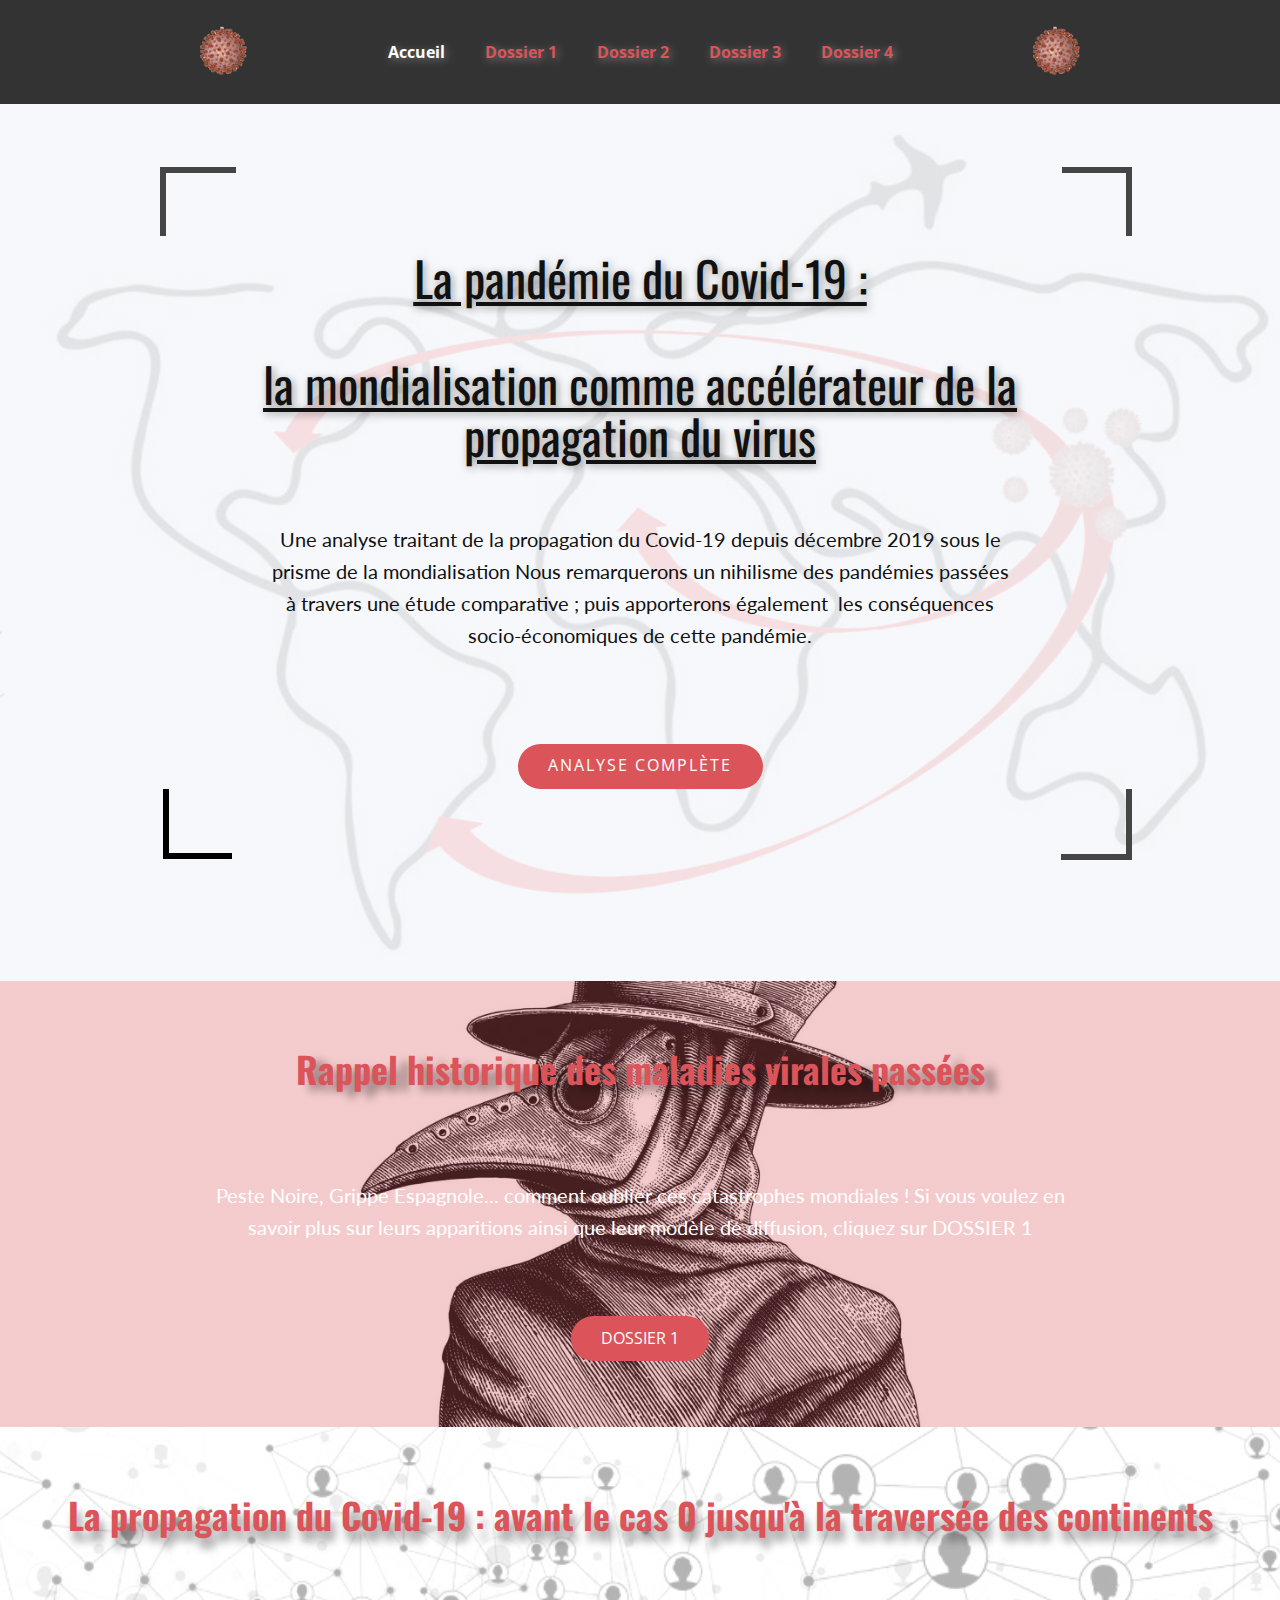
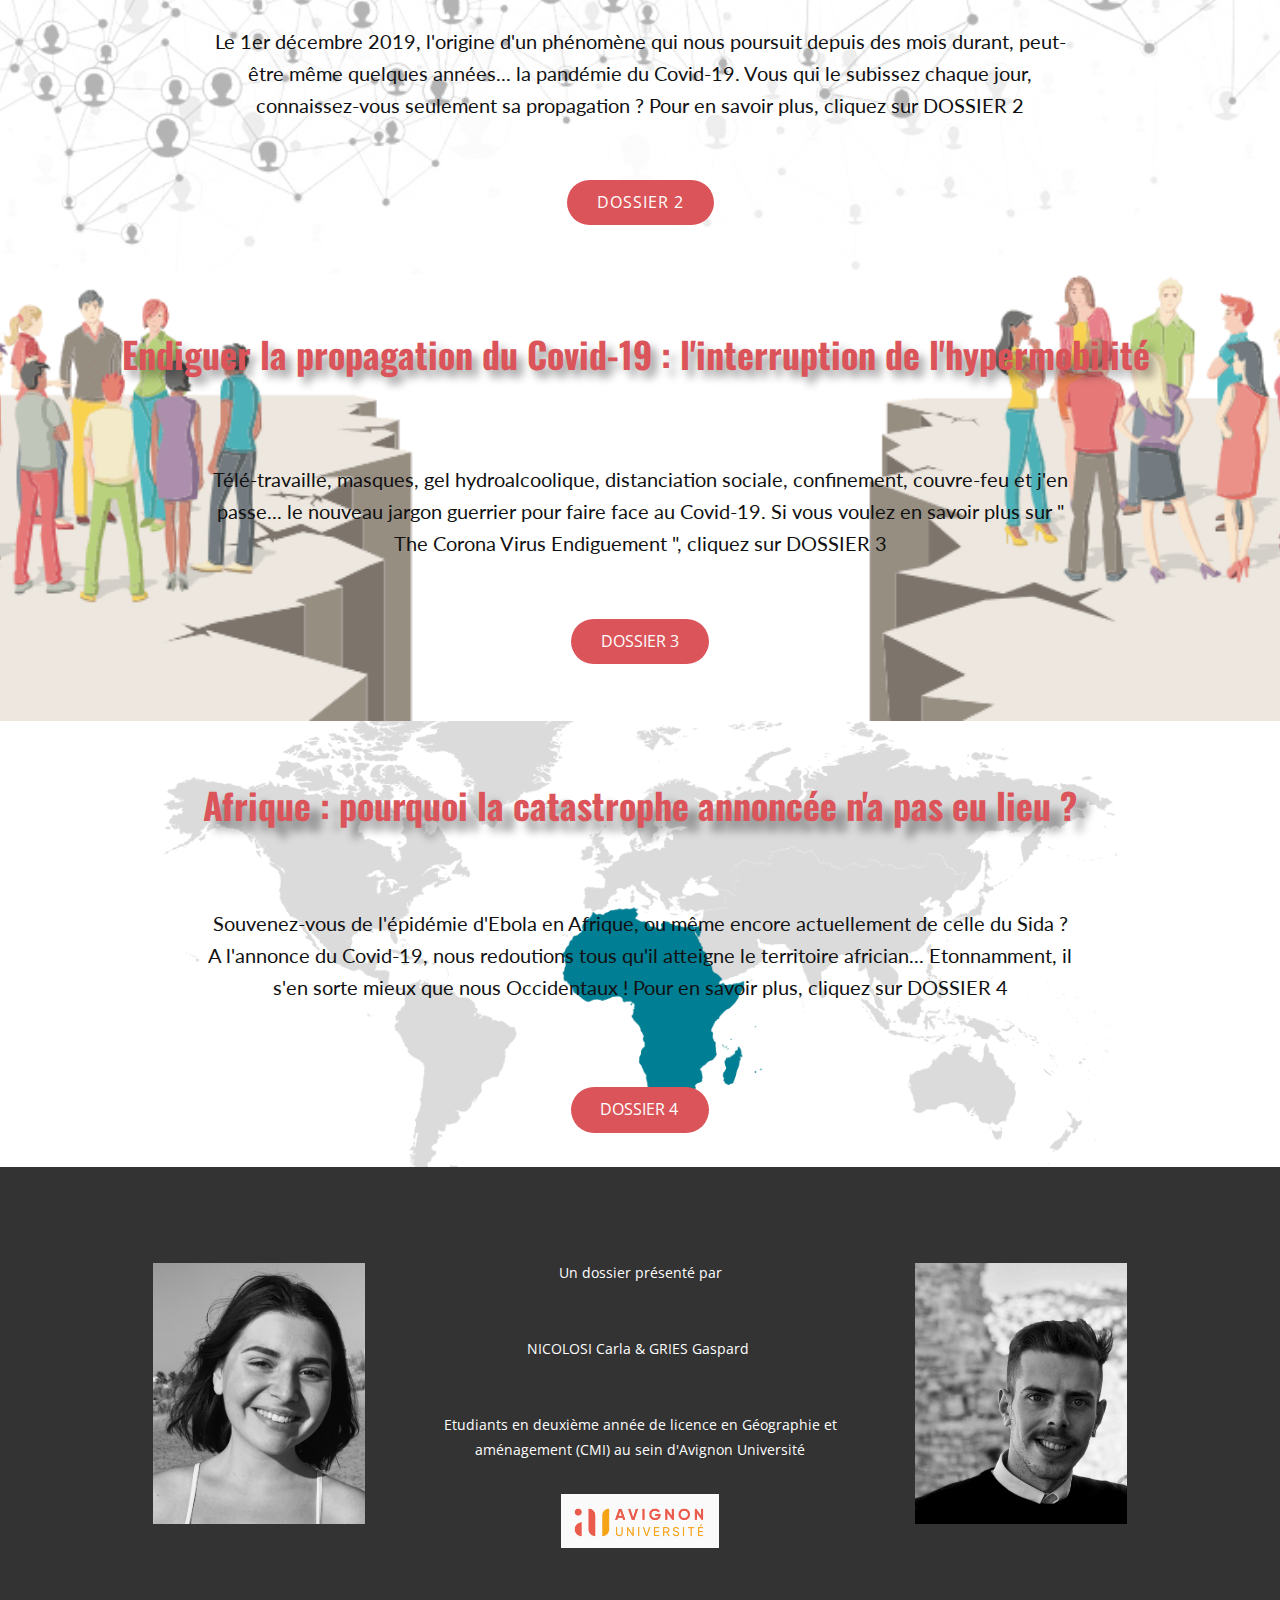
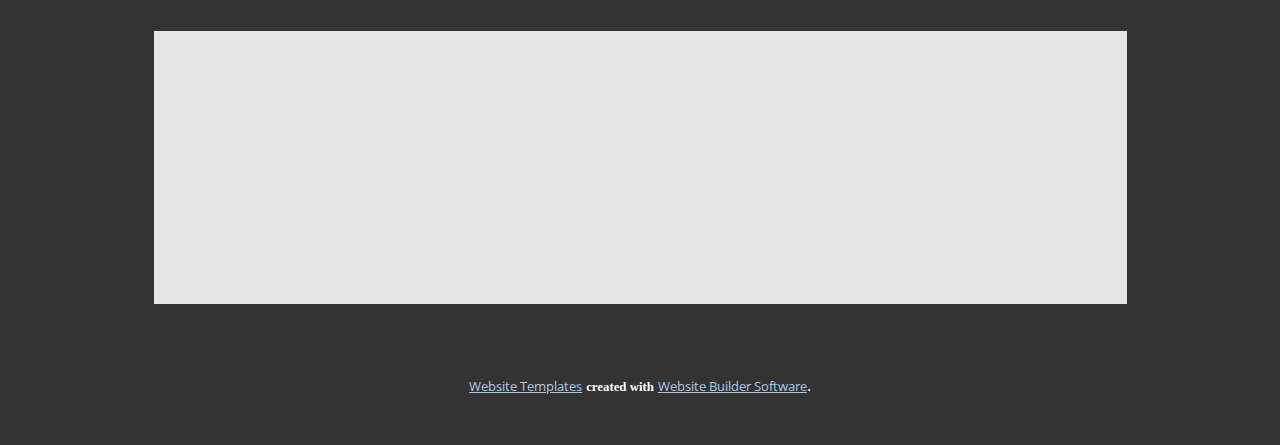
==== commit c09eb81d: "Add files via upload" ====
--- a/index.html
+++ b/index.html
@@ -6,9 +6,9 @@
     <meta name="keywords" content="Carla NICOLOSI, Key Features, Chez la belle gosse <3, Sample Headline">
     <meta name="description" content="">
     <meta name="page_type" content="np-template-header-footer-from-plugin">
-    <title>Acceuil</title>
+    <title>Accueil</title>
     <link rel="stylesheet" href="nicepage.css" media="screen">
-<link rel="stylesheet" href="Acceuil.css" media="screen">
+<link rel="stylesheet" href="Accueil.css" media="screen">
     <script class="u-script" type="text/javascript" src="jquery.js" defer=""></script>
     <script class="u-script" type="text/javascript" src="nicepage.js" defer=""></script>
     <meta name="generator" content="Nicepage 3.3.7, nicepage.com">
@@ -27,16 +27,16 @@
 		"url": "index.html",
 		"logo": "images/avignon-univ.png"
 }</script>
-    <meta property="og:title" content="Acceuil">
+    <meta property="og:title" content="Accueil">
     <meta property="og:type" content="website">
     <meta name="theme-color" content="#478ac9">
     <link rel="canonical" href="index.html">
     <meta property="og:url" content="index.html">
   </head>
-  <body data-home-page="Acceuil.html" data-home-page-title="Acceuil" class="u-body"><header class="u-clearfix u-header u-palette-5-light-3 u-header" id="sec-b916"><div class="u-clearfix u-sheet u-sheet-1">
-        <nav class="u-menu u-menu-dropdown u-offcanvas u-menu-1">
-          <div class="menu-collapse" style="font-size: 1rem; letter-spacing: 0px;">
-            <a class="u-button-style u-custom-left-right-menu-spacing u-custom-padding-bottom u-custom-top-bottom-menu-spacing u-nav-link u-text-active-palette-1-base u-text-hover-palette-2-base" href="#">
+  <body data-home-page="Accueil.html" data-home-page-title="Accueil" class="u-body u-white"><header class="u-clearfix u-custom-color-6 u-header u-header" id="sec-b916"><div class="u-clearfix u-sheet u-sheet-1">
+        <nav class="u-menu u-menu-dropdown u-offcanvas u-menu-1" data-responsive-from="MD">
+          <div class="menu-collapse" style="font-size: 1rem; letter-spacing: 0px; font-weight: 700;">
+            <a class="u-border-active-palette-1-base u-border-hover-palette-1-light-1 u-button-style u-custom-left-right-menu-spacing u-custom-padding-bottom u-custom-top-bottom-menu-spacing u-nav-link u-text-active-white u-text-palette-2-base" href="#" style="text-shadow: 2px 2px 8px rgba(128,128,128,1);">
               <svg><use xmlns:xlink="http://www.w3.org/1999/xlink" xlink:href="#menu-hamburger"></use></svg>
               <svg version="1.1" xmlns="http://www.w3.org/2000/svg" xmlns:xlink="http://www.w3.org/1999/xlink"><defs><symbol id="menu-hamburger" viewBox="0 0 16 16" style="width: 16px; height: 16px;"><rect y="1" width="16" height="2"></rect><rect y="7" width="16" height="2"></rect><rect y="13" width="16" height="2"></rect>
 </symbol>
@@ -44,28 +44,30 @@
             </a>
           </div>
           <div class="u-custom-menu u-nav-container">
-            <ul class="u-nav u-unstyled u-nav-1"><li class="u-nav-item"><a class="u-button-style u-nav-link u-text-active-palette-1-base u-text-hover-palette-2-base" href="Acceuil.html" style="padding: 10px 20px;">Acceuil</a>
-</li><li class="u-nav-item"><a class="u-button-style u-nav-link u-text-active-palette-1-base u-text-hover-palette-2-base" href="Dossier-1.html" style="padding: 10px 20px;">Dossier 1</a>
-</li><li class="u-nav-item"><a class="u-button-style u-nav-link u-text-active-palette-1-base u-text-hover-palette-2-base" href="Dossier-2.html" style="padding: 10px 20px;">Dossier 2</a>
-</li><li class="u-nav-item"><a class="u-button-style u-nav-link u-text-active-palette-1-base u-text-hover-palette-2-base" href="Dossier-3.html" style="padding: 10px 20px;">Dossier 3</a>
-</li><li class="u-nav-item"><a class="u-button-style u-nav-link u-text-active-palette-1-base u-text-hover-palette-2-base" href="Dossier-4.html" style="padding: 10px 20px;">Dossier 4</a>
+            <ul class="u-nav u-spacing-20 u-unstyled u-nav-1"><li class="u-nav-item"><a class="u-border-active-palette-1-base u-border-hover-palette-1-light-1 u-button-style u-nav-link u-text-active-white u-text-palette-2-base" href="Accueil.html" style="padding: 10px; text-shadow: 2px 2px 8px rgba(128,128,128,1);">Accueil</a>
+</li><li class="u-nav-item"><a class="u-border-active-palette-1-base u-border-hover-palette-1-light-1 u-button-style u-nav-link u-text-active-white u-text-palette-2-base" href="Dossier-1.html" style="padding: 10px; text-shadow: 2px 2px 8px rgba(128,128,128,1);">Dossier 1</a>
+</li><li class="u-nav-item"><a class="u-border-active-palette-1-base u-border-hover-palette-1-light-1 u-button-style u-nav-link u-text-active-white u-text-palette-2-base" href="Dossier-2.html" style="padding: 10px; text-shadow: 2px 2px 8px rgba(128,128,128,1);">Dossier 2</a>
+</li><li class="u-nav-item"><a class="u-border-active-palette-1-base u-border-hover-palette-1-light-1 u-button-style u-nav-link u-text-active-white u-text-palette-2-base" href="Dossier-3.html" style="padding: 10px; text-shadow: 2px 2px 8px rgba(128,128,128,1);">Dossier 3</a>
+</li><li class="u-nav-item"><a class="u-border-active-palette-1-base u-border-hover-palette-1-light-1 u-button-style u-nav-link u-text-active-white u-text-palette-2-base" href="Dossier-4.html" style="padding: 10px; text-shadow: 2px 2px 8px rgba(128,128,128,1);">Dossier 4</a>
 </li></ul>
           </div>
           <div class="u-custom-menu u-nav-container-collapse">
             <div class="u-black u-container-style u-inner-container-layout u-opacity u-opacity-95 u-sidenav">
               <div class="u-sidenav-overflow">
                 <div class="u-menu-close"></div>
-                <ul class="u-align-center u-nav u-popupmenu-items u-unstyled u-nav-2"><li class="u-nav-item"><a class="u-button-style u-nav-link" href="Acceuil.html" style="padding: 10px 20px;">Acceuil</a>
-</li><li class="u-nav-item"><a class="u-button-style u-nav-link" href="Dossier-1.html" style="padding: 10px 20px;">Dossier 1</a>
-</li><li class="u-nav-item"><a class="u-button-style u-nav-link" href="Dossier-2.html" style="padding: 10px 20px;">Dossier 2</a>
-</li><li class="u-nav-item"><a class="u-button-style u-nav-link" href="Dossier-3.html" style="padding: 10px 20px;">Dossier 3</a>
-</li><li class="u-nav-item"><a class="u-button-style u-nav-link" href="Dossier-4.html" style="padding: 10px 20px;">Dossier 4</a>
+                <ul class="u-align-center u-nav u-popupmenu-items u-spacing-20 u-unstyled u-nav-2"><li class="u-nav-item"><a class="u-button-style u-nav-link" href="Accueil.html" style="padding: 10px; text-shadow: 2px 2px 8px rgba(128,128,128,1);">Accueil</a>
+</li><li class="u-nav-item"><a class="u-button-style u-nav-link" href="Dossier-1.html" style="padding: 10px; text-shadow: 2px 2px 8px rgba(128,128,128,1);">Dossier 1</a>
+</li><li class="u-nav-item"><a class="u-button-style u-nav-link" href="Dossier-2.html" style="padding: 10px; text-shadow: 2px 2px 8px rgba(128,128,128,1);">Dossier 2</a>
+</li><li class="u-nav-item"><a class="u-button-style u-nav-link" href="Dossier-3.html" style="padding: 10px; text-shadow: 2px 2px 8px rgba(128,128,128,1);">Dossier 3</a>
+</li><li class="u-nav-item"><a class="u-button-style u-nav-link" href="Dossier-4.html" style="padding: 10px; text-shadow: 2px 2px 8px rgba(128,128,128,1);">Dossier 4</a>
 </li></ul>
               </div>
             </div>
             <div class="u-black u-menu-overlay u-opacity u-opacity-70"></div>
           </div>
         </nav>
+        <img src="images/molecule.png" alt="" class="u-image u-image-default u-preserve-proportions u-image-1" data-image-width="114" data-image-height="72">
+        <img src="images/molecule.png" alt="" class="u-image u-image-default u-preserve-proportions u-image-2" data-image-width="114" data-image-height="72">
       </div></header>
     <section class="u-align-center u-clearfix u-image u-image-contain u-shading u-section-1" id="sec-b511" data-image-width="1110" data-image-height="720">
       <div class="u-clearfix u-sheet u-sheet-1">
@@ -77,7 +79,7 @@
           <br><u style="">la mondialisation comme accélérateur de la
 propagation du virus</u>
         </h1>
-        <p class="u-custom-font u-font-lato u-text u-text-body-color u-text-2">Une analyse traitant de la propagation du Covid-19 depuis décembre 2019 sous le prisme de la mondialisation Nous remarquerons un nihilisme des pandémies passées à travers une étude comparative ; puis apporterons également&nbsp; les conséquences socio-économique de cette pandémie.</p>
+        <p class="u-custom-font u-font-lato u-text u-text-body-color u-text-2">Une analyse traitant de la propagation du Covid-19 depuis décembre 2019 sous le prisme de la mondialisation Nous remarquerons un nihilisme des pandémies passées à travers une étude comparative ; puis apporterons également&nbsp; les conséquences socio-économiques de cette pandémie.</p>
         <a href="files/covid-19.pdf" class="u-active-palette-2-base u-btn u-btn-round u-button-style u-color-scheme-summer-time u-color-style-multicolor-1 u-file-link u-hover-palette-2-base u-palette-2-base u-radius-50 u-text-active-white u-text-body-alt-color u-text-hover-white u-btn-1" target="_blank">ANALYSE Complète<br>
         </a>
         <div class="u-border-6 u-border-black u-shape u-shape-right u-shape-top u-shape-3"></div>
@@ -86,46 +88,71 @@
     </section>
     <section class="u-align-center u-clearfix u-image u-image-contain u-shading u-section-2" id="sec-ccb0" data-image-width="1656" data-image-height="1060">
       <div class="u-clearfix u-sheet u-sheet-1">
-        <p class="u-custom-font u-font-oswald u-text u-text-1">Rappel historique des maladies virales passées<br>
+        <p class="u-custom-font u-font-oswald u-text u-text-1">
+          <span class="u-text-palette-2-base">Rappel historique des maladies virales passées</span>
+          <br>
         </p>
-        <p class="u-custom-font u-font-lato u-text u-text-2">Peste Noire, Grippe Espagnol... comment oublier ces catastrophes mondiales ! Si vous voulez en savoir plus sur leurs apparitions ainsi que leur modèle de diffusion, cliquez sur le DOSSIER 1</p>
-        <a href="Dossier-1.html" data-page-id="1888130592" class="u-active-palette-2-base u-btn u-btn-round u-button-style u-hover-white u-radius-50 u-white u-btn-1">DOSSIER 1</a>
+        <p class="u-custom-font u-font-lato u-text u-text-2">Peste Noire, Grippe Espagnole... comment oublier ces catastrophes mondiales ! Si vous voulez en savoir plus sur leurs apparitions ainsi que leur modèle de diffusion, cliquez sur DOSSIER 1</p>
+        <a href="Dossier-1.html" data-page-id="1888130592" class="u-active-palette-5-base u-btn u-btn-round u-button-style u-palette-2-base u-radius-50 u-btn-1">DOSSIER 1</a>
       </div>
     </section>
-    <section class="u-align-center u-clearfix u-image u-image-contain u-shading u-section-3" id="sec-4f05" data-image-width="1000" data-image-height="279">
+    <section class="u-align-center u-clearfix u-image u-shading u-section-3" id="sec-4f05" data-image-width="1000" data-image-height="279">
       <div class="u-clearfix u-sheet u-sheet-1">
         <p class="u-custom-font u-font-oswald u-text u-text-palette-2-base u-text-1">La propagation du Covid-19 : avant le cas 0 jusqu'à la traversée des continents</p>
-        <div class="fr-view u-clearfix u-rich-text u-text u-text-2"></div>
-        <a href="Dossier-2.html" data-page-id="969428602" class="u-active-palette-5-base u-btn u-btn-round u-button-style u-hover-palette-2-base u-palette-2-base u-radius-50 u-btn-1" target="_blank">DOSSIER 2</a>
+        <p class="u-custom-font u-font-lato u-text u-text-body-color u-text-2">Le 1er décembre 2019, l'origine d'un phénomène qui nous poursuit depuis des mois durant, peut-être même quelques années... la pandémie du Covid-19. Vous qui le subissez chaque jour, connaissez-vous seulement sa propagation ? Pour en savoir plus, cliquez sur DOSSIER 2</p>
+        <a href="Dossier-2.html" data-page-id="969428602" class="u-active-palette-5-base u-btn u-btn-round u-button-style u-palette-2-base u-radius-50 u-btn-1" target="_blank">DOSSIER 2</a>
       </div>
     </section>
-    <section class="u-clearfix u-image u-section-4" id="sec-3134" data-image-width="787" data-image-height="252">
+    <section class="u-clearfix u-image u-shading u-section-4" id="sec-3134" data-image-width="787" data-image-height="252">
       <div class="u-clearfix u-sheet u-sheet-1">
-        <h2 class="u-align-center u-custom-font u-font-oswald u-text u-text-1">Endiguer la propagation du Covid-19 : l'interruption de l'hypermobilité&nbsp;<br>
+        <h2 class="u-align-center u-custom-font u-font-oswald u-text u-text-palette-2-base u-text-1">Endiguer la propagation du Covid-19 : l'interruption de l'hypermobilité&nbsp;<br>
         </h2>
-        <a href="Dossier-3.html" data-page-id="2037510799" class="u-active-palette-5-base u-btn u-btn-round u-button-style u-hover-palette-2-base u-palette-2-base u-radius-50 u-btn-1">DOSSIER 3</a>
+        <p class="u-align-center u-custom-font u-font-lato u-text u-text-body-color u-text-2">Télé-travaille, masques, gel hydroalcoolique, distanciation sociale, confinement, couvre-feu et j'en passe... le nouveau jargon guerrier pour faire face au Covid-19. Si vous voulez en savoir plus sur " The Corona Virus Endiguement ", cliquez sur DOSSIER 3</p>
+        <a href="Dossier-3.html" data-page-id="2037510799" class="u-active-palette-5-base u-btn u-btn-round u-button-style u-palette-2-base u-radius-50 u-btn-1">DOSSIER 3</a>
       </div>
     </section>
-    <section class="u-clearfix u-image u-image-contain u-section-5" id="sec-a14b" data-image-width="1400" data-image-height="532">
+    <section class="u-clearfix u-image u-section-5" id="sec-a14b" data-image-width="1400" data-image-height="532">
       <div class="u-clearfix u-sheet u-sheet-1">
-        <p class="u-align-left u-custom-font u-font-oswald u-text u-text-default u-text-1"> Afrique : pourquoi la catastrophe annoncée n'a pas eu lieu ?</p>
-        <a href="Dossier-4.html" data-page-id="498329010" class="u-active-palette-5-base u-btn u-btn-round u-button-style u-hover-palette-3-light-1 u-palette-3-light-1 u-radius-50 u-btn-1">DOSSIER 4</a>
+        <p class="u-align-left u-custom-font u-font-oswald u-text u-text-default u-text-palette-2-base u-text-1"> Afrique : pourquoi la catastrophe annoncée n'a pas eu lieu ?</p>
+        <p class="u-align-center u-custom-font u-font-lato u-text u-text-body-color u-text-2">Souvenez-vous de l'épidémie d'Ebola en Afrique, ou même encore actuellement de celle du Sida ? A l'annonce du Covid-19, nous redoutions tous qu'il atteigne le territoire africian... Etonnamment, il s'en sorte mieux que nous Occidentaux ! Pour en savoir plus, cliquez sur DOSSIER 4</p>
+        <a href="Dossier-4.html" data-page-id="498329010" class="u-active-palette-5-base u-btn u-btn-round u-button-style u-palette-2-base u-radius-50 u-btn-1">DOSSIER 4</a>
       </div>
     </section>
     
     
     <footer class="u-align-center u-clearfix u-footer u-grey-80 u-footer" id="sec-598c"><div class="u-clearfix u-sheet u-sheet-1">
-        <p class="u-small-text u-text u-text-variant u-text-1">Un dossier présenté par<br>&nbsp;<br>NICOLOSI Carla &amp; GRIES Gaspard&nbsp;<br>
+        <p class="u-small-text u-text u-text-variant u-text-1">Un dossier présenté par<br>&nbsp;<br>
+          <br>NICOLOSI Carla &amp; GRIES Gaspard&nbsp;<br>
+          <br>
           <br>Etudiants en deuxième année de licence en Géographie et aménagement (CMI) au sein d'Avignon Université<br>
           <br>
           <br>
           <br>
           <br>
-          <br>HTML Template create with Nicepace
         </p>
         <a href="https://nicepage.com" class="u-image u-image-default u-logo u-image-1" data-image-width="1200" data-image-height="410">
           <img src="images/avignon-univ.png" class="u-logo-image u-logo-image-1" data-image-width="158.4285">
         </a>
+        <div class="u-clearfix u-layout-wrap u-layout-wrap-1">
+          <div class="u-layout" style="">
+            <div class="u-layout-row" style="">
+              <div class="u-align-left u-container-style u-layout-cell u-left-cell u-size-1 u-layout-cell-1">
+                <div class="u-container-layout u-container-layout-1"></div>
+              </div>
+              <div class="u-container-style u-layout-cell u-right-cell u-size-59 u-layout-cell-2">
+                <div class="u-container-layout u-container-layout-2">
+                  <div class="u-expanded u-grey-10 u-map">
+                    <div class="embed-responsive">
+                      <iframe class="embed-responsive-item" src="//maps.google.com/maps?output=embed&amp;q=Universit%C3%A9%20d'Avignon&amp;t=m" data-map="[base64]"></iframe>
+                    </div>
+                  </div>
+                </div>
+              </div>
+            </div>
+          </div>
+        </div>
+        <img class="u-expand-resize u-image u-image-contain u-image-2" src="images/138666650_2821637978049611_5228159145293861980_n12.jpg" data-image-width="829" data-image-height="1021">
+        <img src="images/IMG_6219.jpeg" alt="" class="u-image u-image-default u-image-3" data-image-width="1261" data-image-height="1196">
       </div></footer>
     <section class="u-backlink u-clearfix u-grey-80">
       <a class="u-link" href="https://nicepage.com/website-templates" target="_blank">
--- a/nicepage.css
+++ b/nicepage.css
@@ -31184,6 +31184,60 @@
         }
 
         
+        
+        .u-custom-color-6,
+        .u-body.u-custom-color-6,
+        .u-container-style.u-custom-color-6:before,
+        .u-table-alt-custom-color-6 tr:nth-child(even)
+        {
+            color: #ffffff;
+            background-color: #333333;
+        }
+
+        .u-button-style.u-custom-color-6,
+        .u-button-style.u-custom-color-6[class*="u-border-"]
+        {
+            color: #ffffff !important;
+            background-color: #333333 !important;
+        }
+
+        .u-button-style.u-custom-color-6:hover,
+        .u-button-style.u-custom-color-6[class*="u-border-"]:hover,
+        .u-button-style.u-custom-color-6:focus,
+        .u-button-style.u-custom-color-6[class*="u-border-"]:focus,
+        .u-button-style.u-button-style.u-custom-color-6:active,
+        .u-button-style.u-button-style.u-custom-color-6[class*="u-border-"]:active,
+        .u-button-style.u-button-style.u-custom-color-6.active,
+        .u-button-style.u-button-style.u-custom-color-6[class*="u-border-"].active
+        {
+            color: #ffffff !important;
+            background-color: #2e2e2e !important;
+        }
+
+        .u-hover-custom-color-6:hover,
+        .u-hover-custom-color-6[class*="u-border-"]:hover,
+        .u-hover-custom-color-6:focus,
+        .u-hover-custom-color-6[class*="u-border-"]:focus,
+        .u-active-custom-color-6.u-active.u-active,
+        .u-active-custom-color-6[class*="u-border-"].u-active.u-active,
+        a.u-button-style.u-hover-custom-color-6:hover,
+        a.u-button-style.u-hover-custom-color-6[class*="u-border-"]:hover,
+        a.u-button-style.u-hover-custom-color-6:focus,
+        a.u-button-style.u-hover-custom-color-6[class*="u-border-"]:focus,
+        a.u-button-style.u-button-style.u-active-custom-color-6:active,
+        a.u-button-style.u-button-style.u-active-custom-color-6[class*="u-border-"]:active,
+        a.u-button-style.u-button-style.u-active-custom-color-6.active,
+        a.u-button-style.u-button-style.u-active-custom-color-6[class*="u-border-"].active
+        {
+            color: #ffffff !important;
+            background-color: #333333 !important;
+        }
+
+        a.u-link.u-hover-custom-color-6:hover {
+            color: #333333 !important;
+        }
+
+        
 
         
         .u-border-custom-color-1,
@@ -31408,6 +31462,51 @@
         .u-link.u-border-custom-color-5[class*="u-border-"]:hover
         {
             border-color: rgba(95,144,87,0.35) !important;
+        }
+        
+        
+        .u-border-custom-color-6,
+        .u-separator-custom-color-6:after
+        {
+            border-color: #333333;
+            stroke: #333333;
+        }
+
+        .u-button-style.u-border-custom-color-6
+        {
+            border-color: #333333 !important;
+            color: #333333 !important;
+            background-color: transparent !important;
+        }
+
+        .u-button-style.u-border-custom-color-6:hover,
+        .u-button-style.u-border-custom-color-6:focus
+        {
+            border-color: #2e2e2e !important;
+            color: #2e2e2e !important;
+            background-color: transparent !important;
+        }
+
+        .u-border-hover-custom-color-6:hover,
+        .u-border-hover-custom-color-6:focus,
+        .u-border-active-custom-color-6.u-active.u-active,
+        a.u-button-style.u-border-hover-custom-color-6:hover,
+        a.u-button-style.u-border-hover-custom-color-6:focus,
+        a.u-button-style.u-button-style.u-border-active-custom-color-6:active,
+        a.u-button-style.u-button-style.u-border-active-custom-color-6.active
+        {
+            color: #333333 !important;
+            border-color: #333333 !important;
+        }
+
+        .u-link.u-border-custom-color-6[class*="u-border-"]
+        {
+            border-color: #333333 !important;
+        }
+
+        .u-link.u-border-custom-color-6[class*="u-border-"]:hover
+        {
+            border-color: #2e2e2e !important;
         }
         
 
@@ -31674,6 +31773,59 @@
         a.u-link.u-text-hover-custom-color-5:hover
         {
             color: rgba(106,160,97,0.35) !important;
+        }
+        
+        
+        .u-text-custom-color-6,
+        a.u-button-style.u-text-custom-color-6,
+        a.u-button-style.u-text-custom-color-6[class*="u-border-"]
+        {
+            color: #333333 !important;
+        }
+
+        a.u-button-style.u-text-custom-color-6:hover,
+        a.u-button-style.u-text-custom-color-6[class*="u-border-"]:hover,
+        a.u-button-style.u-text-custom-color-6:focus,
+        a.u-button-style.u-text-custom-color-6[class*="u-border-"]:focus,
+        a.u-button-style.u-button-style.u-text-custom-color-6:active,
+        a.u-button-style.u-button-style.u-text-custom-color-6[class*="u-border-"]:active,
+        a.u-button-style.u-button-style.u-text-custom-color-6.active,
+        a.u-button-style.u-button-style.u-text-custom-color-6[class*="u-border-"].active
+        {
+            color: #2e2e2e !important;
+        }
+
+        a.u-button-style.u-button-style.u-text-hover-custom-color-6:hover,
+        a.u-button-style.u-button-style.u-text-hover-custom-color-6[class*="u-border-"]:hover,
+        a.u-button-style.u-button-style.u-text-hover-custom-color-6:focus,
+        a.u-button-style.u-button-style.u-text-hover-custom-color-6[class*="u-border-"]:focus,
+        a.u-button-style.u-button-style.u-button-style.u-text-active-custom-color-6:active,
+        a.u-button-style.u-button-style.u-button-style.u-text-active-custom-color-6[class*="u-border-"]:active,
+        a.u-button-style.u-button-style.u-button-style.u-text-active-custom-color-6.active,
+        a.u-button-style.u-button-style.u-button-style.u-text-active-custom-color-6[class*="u-border-"].active,
+        :not(.level-2) > .u-nav > .u-nav-item > a.u-nav-link.u-text-hover-custom-color-6:hover,
+        :not(.level-2) > .u-nav > .u-nav-item > a.u-nav-link.u-nav-link.u-text-active-custom-color-6.active,
+        .u-popupmenu-items.u-text-hover-custom-color-6 .u-nav-link:hover,
+        .u-popupmenu-items.u-popupmenu-items.u-text-active-custom-color-6 .u-nav-link.active
+        {
+            color: #333333 !important;
+        }
+
+        .u-text-custom-color-6 svg,
+        .u-text-hover-custom-color-6:hover svg,
+        .u-text-hover-custom-color-6:focus svg
+        {
+            fill: #333333;
+        }
+
+        .u-link.u-text-custom-color-6:hover
+        {
+            color: #2e2e2e !important;
+        }
+
+        a.u-link.u-text-hover-custom-color-6:hover
+        {
+            color: #333333 !important;
         }
 
         
@@ -31937,29 +32089,29 @@
         /** color-rules **/
 
         /** alt-color-rules **/
-        .u-custom-color-1 p:not(.u-text-variant),.u-custom-color-2 p:not(.u-text-variant),.u-custom-color-3 p:not(.u-text-variant),.u-custom-color-5 p:not(.u-text-variant),.u-body-color p:not(.u-text-variant),.u-palette-1-base p:not(.u-text-variant),.u-palette-1-dark-3 p:not(.u-text-variant),.u-palette-1-dark-2 p:not(.u-text-variant),.u-palette-1-dark-1 p:not(.u-text-variant),.u-palette-1 p:not(.u-text-variant),.u-palette-1-light-1 p:not(.u-text-variant),.u-palette-2-base p:not(.u-text-variant),.u-palette-2-dark-3 p:not(.u-text-variant),.u-palette-2-dark-2 p:not(.u-text-variant),.u-palette-2-dark-1 p:not(.u-text-variant),.u-palette-2 p:not(.u-text-variant),.u-palette-2-light-1 p:not(.u-text-variant),.u-palette-3-dark-3 p:not(.u-text-variant),.u-palette-3-dark-2 p:not(.u-text-variant),.u-palette-3-dark-1 p:not(.u-text-variant),.u-palette-4-base p:not(.u-text-variant),.u-palette-4-dark-3 p:not(.u-text-variant),.u-palette-4-dark-2 p:not(.u-text-variant),.u-palette-4-dark-1 p:not(.u-text-variant),.u-palette-5-dark-3 p:not(.u-text-variant),.u-palette-5-dark-2 p:not(.u-text-variant),.u-palette-5-dark-1 p:not(.u-text-variant),.u-grey-40 p:not(.u-text-variant),.u-grey-30 p:not(.u-text-variant),.u-grey-90 p:not(.u-text-variant),.u-grey-80 p:not(.u-text-variant),.u-grey-75 p:not(.u-text-variant),.u-black p:not(.u-text-variant),.u-grey-70 p:not(.u-text-variant),.u-grey-60 p:not(.u-text-variant),.u-grey-50 p:not(.u-text-variant),.u-grey-dark-3 p:not(.u-text-variant),.u-grey-dark-2 p:not(.u-text-variant),.u-grey-dark-1 p:not(.u-text-variant),.u-grey p:not(.u-text-variant),.u-shading p:not(.u-text-variant),.u-overlap-contrast .u-header p:not(.u-text-variant):not(.u-nav-link):not(.u-btn)
+        .u-custom-color-1 p:not(.u-text-variant),.u-custom-color-2 p:not(.u-text-variant),.u-custom-color-3 p:not(.u-text-variant),.u-custom-color-5 p:not(.u-text-variant),.u-custom-color-6 p:not(.u-text-variant),.u-body-color p:not(.u-text-variant),.u-palette-1-base p:not(.u-text-variant),.u-palette-1-dark-3 p:not(.u-text-variant),.u-palette-1-dark-2 p:not(.u-text-variant),.u-palette-1-dark-1 p:not(.u-text-variant),.u-palette-1 p:not(.u-text-variant),.u-palette-1-light-1 p:not(.u-text-variant),.u-palette-2-base p:not(.u-text-variant),.u-palette-2-dark-3 p:not(.u-text-variant),.u-palette-2-dark-2 p:not(.u-text-variant),.u-palette-2-dark-1 p:not(.u-text-variant),.u-palette-2 p:not(.u-text-variant),.u-palette-2-light-1 p:not(.u-text-variant),.u-palette-3-dark-3 p:not(.u-text-variant),.u-palette-3-dark-2 p:not(.u-text-variant),.u-palette-3-dark-1 p:not(.u-text-variant),.u-palette-4-base p:not(.u-text-variant),.u-palette-4-dark-3 p:not(.u-text-variant),.u-palette-4-dark-2 p:not(.u-text-variant),.u-palette-4-dark-1 p:not(.u-text-variant),.u-palette-5-dark-3 p:not(.u-text-variant),.u-palette-5-dark-2 p:not(.u-text-variant),.u-palette-5-dark-1 p:not(.u-text-variant),.u-grey-40 p:not(.u-text-variant),.u-grey-30 p:not(.u-text-variant),.u-grey-90 p:not(.u-text-variant),.u-grey-80 p:not(.u-text-variant),.u-grey-75 p:not(.u-text-variant),.u-black p:not(.u-text-variant),.u-grey-70 p:not(.u-text-variant),.u-grey-60 p:not(.u-text-variant),.u-grey-50 p:not(.u-text-variant),.u-grey-dark-3 p:not(.u-text-variant),.u-grey-dark-2 p:not(.u-text-variant),.u-grey-dark-1 p:not(.u-text-variant),.u-grey p:not(.u-text-variant),.u-shading p:not(.u-text-variant),.u-overlap-contrast .u-header p:not(.u-text-variant):not(.u-nav-link):not(.u-btn)
         {
         color: #ffffff;
         }
-        .u-custom-color-1 a,.u-custom-color-2 a,.u-custom-color-3 a,.u-custom-color-5 a,.u-body-color a,.u-palette-1-base a,.u-palette-1-dark-3 a,.u-palette-1-dark-2 a,.u-palette-1-dark-1 a,.u-palette-1 a,.u-palette-1-light-1 a,.u-palette-2-base a,.u-palette-2-dark-3 a,.u-palette-2-dark-2 a,.u-palette-2-dark-1 a,.u-palette-2 a,.u-palette-2-light-1 a,.u-palette-3-dark-3 a,.u-palette-3-dark-2 a,.u-palette-3-dark-1 a,.u-palette-4-base a,.u-palette-4-dark-3 a,.u-palette-4-dark-2 a,.u-palette-4-dark-1 a,.u-palette-5-dark-3 a,.u-palette-5-dark-2 a,.u-palette-5-dark-1 a,.u-grey-40 a,.u-grey-30 a,.u-grey-90 a,.u-grey-80 a,.u-grey-75 a,.u-black a,.u-grey-70 a,.u-grey-60 a,.u-grey-50 a,.u-grey-dark-3 a,.u-grey-dark-2 a,.u-grey-dark-1 a,.u-grey a,.u-shading a,.u-overlap-contrast .u-header a:not(.u-nav-link):not(.u-btn)
+        .u-custom-color-1 a,.u-custom-color-2 a,.u-custom-color-3 a,.u-custom-color-5 a,.u-custom-color-6 a,.u-body-color a,.u-palette-1-base a,.u-palette-1-dark-3 a,.u-palette-1-dark-2 a,.u-palette-1-dark-1 a,.u-palette-1 a,.u-palette-1-light-1 a,.u-palette-2-base a,.u-palette-2-dark-3 a,.u-palette-2-dark-2 a,.u-palette-2-dark-1 a,.u-palette-2 a,.u-palette-2-light-1 a,.u-palette-3-dark-3 a,.u-palette-3-dark-2 a,.u-palette-3-dark-1 a,.u-palette-4-base a,.u-palette-4-dark-3 a,.u-palette-4-dark-2 a,.u-palette-4-dark-1 a,.u-palette-5-dark-3 a,.u-palette-5-dark-2 a,.u-palette-5-dark-1 a,.u-grey-40 a,.u-grey-30 a,.u-grey-90 a,.u-grey-80 a,.u-grey-75 a,.u-black a,.u-grey-70 a,.u-grey-60 a,.u-grey-50 a,.u-grey-dark-3 a,.u-grey-dark-2 a,.u-grey-dark-1 a,.u-grey a,.u-shading a,.u-overlap-contrast .u-header a:not(.u-nav-link):not(.u-btn)
         {
         color: #adcce9;
         }
-        .u-custom-color-1 a:hover,.u-custom-color-2 a:hover,.u-custom-color-3 a:hover,.u-custom-color-5 a:hover,.u-body-color a:hover,.u-palette-1-base a:hover,.u-palette-1-dark-3 a:hover,.u-palette-1-dark-2 a:hover,.u-palette-1-dark-1 a:hover,.u-palette-1 a:hover,.u-palette-1-light-1 a:hover,.u-palette-2-base a:hover,.u-palette-2-dark-3 a:hover,.u-palette-2-dark-2 a:hover,.u-palette-2-dark-1 a:hover,.u-palette-2 a:hover,.u-palette-2-light-1 a:hover,.u-palette-3-dark-3 a:hover,.u-palette-3-dark-2 a:hover,.u-palette-3-dark-1 a:hover,.u-palette-4-base a:hover,.u-palette-4-dark-3 a:hover,.u-palette-4-dark-2 a:hover,.u-palette-4-dark-1 a:hover,.u-palette-5-dark-3 a:hover,.u-palette-5-dark-2 a:hover,.u-palette-5-dark-1 a:hover,.u-grey-40 a:hover,.u-grey-30 a:hover,.u-grey-90 a:hover,.u-grey-80 a:hover,.u-grey-75 a:hover,.u-black a:hover,.u-grey-70 a:hover,.u-grey-60 a:hover,.u-grey-50 a:hover,.u-grey-dark-3 a:hover,.u-grey-dark-2 a:hover,.u-grey-dark-1 a:hover,.u-grey a:hover
+        .u-custom-color-1 a:hover,.u-custom-color-2 a:hover,.u-custom-color-3 a:hover,.u-custom-color-5 a:hover,.u-custom-color-6 a:hover,.u-body-color a:hover,.u-palette-1-base a:hover,.u-palette-1-dark-3 a:hover,.u-palette-1-dark-2 a:hover,.u-palette-1-dark-1 a:hover,.u-palette-1 a:hover,.u-palette-1-light-1 a:hover,.u-palette-2-base a:hover,.u-palette-2-dark-3 a:hover,.u-palette-2-dark-2 a:hover,.u-palette-2-dark-1 a:hover,.u-palette-2 a:hover,.u-palette-2-light-1 a:hover,.u-palette-3-dark-3 a:hover,.u-palette-3-dark-2 a:hover,.u-palette-3-dark-1 a:hover,.u-palette-4-base a:hover,.u-palette-4-dark-3 a:hover,.u-palette-4-dark-2 a:hover,.u-palette-4-dark-1 a:hover,.u-palette-5-dark-3 a:hover,.u-palette-5-dark-2 a:hover,.u-palette-5-dark-1 a:hover,.u-grey-40 a:hover,.u-grey-30 a:hover,.u-grey-90 a:hover,.u-grey-80 a:hover,.u-grey-75 a:hover,.u-black a:hover,.u-grey-70 a:hover,.u-grey-60 a:hover,.u-grey-50 a:hover,.u-grey-dark-3 a:hover,.u-grey-dark-2 a:hover,.u-grey-dark-1 a:hover,.u-grey a:hover
         {
         color: #a1a1a1;
         }
-        .u-custom-color-1 .u-btn,.u-custom-color-2 .u-btn,.u-custom-color-3 .u-btn,.u-custom-color-5 .u-btn,.u-body-color .u-btn,.u-palette-1-base .u-btn,.u-palette-1-dark-3 .u-btn,.u-palette-1-dark-2 .u-btn,.u-palette-1-dark-1 .u-btn,.u-palette-1 .u-btn,.u-palette-1-light-1 .u-btn,.u-palette-2-base .u-btn,.u-palette-2-dark-3 .u-btn,.u-palette-2-dark-2 .u-btn,.u-palette-2-dark-1 .u-btn,.u-palette-2 .u-btn,.u-palette-2-light-1 .u-btn,.u-palette-3-dark-3 .u-btn,.u-palette-3-dark-2 .u-btn,.u-palette-3-dark-1 .u-btn,.u-palette-4-base .u-btn,.u-palette-4-dark-3 .u-btn,.u-palette-4-dark-2 .u-btn,.u-palette-4-dark-1 .u-btn,.u-palette-5-dark-3 .u-btn,.u-palette-5-dark-2 .u-btn,.u-palette-5-dark-1 .u-btn,.u-grey-40 .u-btn,.u-grey-30 .u-btn,.u-grey-90 .u-btn,.u-grey-80 .u-btn,.u-grey-75 .u-btn,.u-black .u-btn,.u-grey-70 .u-btn,.u-grey-60 .u-btn,.u-grey-50 .u-btn,.u-grey-dark-3 .u-btn,.u-grey-dark-2 .u-btn,.u-grey-dark-1 .u-btn,.u-grey .u-btn,.u-shading .u-btn,.u-overlap-contrast .u-header .u-btn
+        .u-custom-color-1 .u-btn,.u-custom-color-2 .u-btn,.u-custom-color-3 .u-btn,.u-custom-color-5 .u-btn,.u-custom-color-6 .u-btn,.u-body-color .u-btn,.u-palette-1-base .u-btn,.u-palette-1-dark-3 .u-btn,.u-palette-1-dark-2 .u-btn,.u-palette-1-dark-1 .u-btn,.u-palette-1 .u-btn,.u-palette-1-light-1 .u-btn,.u-palette-2-base .u-btn,.u-palette-2-dark-3 .u-btn,.u-palette-2-dark-2 .u-btn,.u-palette-2-dark-1 .u-btn,.u-palette-2 .u-btn,.u-palette-2-light-1 .u-btn,.u-palette-3-dark-3 .u-btn,.u-palette-3-dark-2 .u-btn,.u-palette-3-dark-1 .u-btn,.u-palette-4-base .u-btn,.u-palette-4-dark-3 .u-btn,.u-palette-4-dark-2 .u-btn,.u-palette-4-dark-1 .u-btn,.u-palette-5-dark-3 .u-btn,.u-palette-5-dark-2 .u-btn,.u-palette-5-dark-1 .u-btn,.u-grey-40 .u-btn,.u-grey-30 .u-btn,.u-grey-90 .u-btn,.u-grey-80 .u-btn,.u-grey-75 .u-btn,.u-black .u-btn,.u-grey-70 .u-btn,.u-grey-60 .u-btn,.u-grey-50 .u-btn,.u-grey-dark-3 .u-btn,.u-grey-dark-2 .u-btn,.u-grey-dark-1 .u-btn,.u-grey .u-btn,.u-shading .u-btn,.u-overlap-contrast .u-header .u-btn
         {
         background-color: #adcce9;
         color: #000000;
         }
-        .u-custom-color-1 .u-btn:hover,.u-custom-color-2 .u-btn:hover,.u-custom-color-3 .u-btn:hover,.u-custom-color-5 .u-btn:hover,.u-body-color .u-btn:hover,.u-palette-1-base .u-btn:hover,.u-palette-1-dark-3 .u-btn:hover,.u-palette-1-dark-2 .u-btn:hover,.u-palette-1-dark-1 .u-btn:hover,.u-palette-1 .u-btn:hover,.u-palette-1-light-1 .u-btn:hover,.u-palette-2-base .u-btn:hover,.u-palette-2-dark-3 .u-btn:hover,.u-palette-2-dark-2 .u-btn:hover,.u-palette-2-dark-1 .u-btn:hover,.u-palette-2 .u-btn:hover,.u-palette-2-light-1 .u-btn:hover,.u-palette-3-dark-3 .u-btn:hover,.u-palette-3-dark-2 .u-btn:hover,.u-palette-3-dark-1 .u-btn:hover,.u-palette-4-base .u-btn:hover,.u-palette-4-dark-3 .u-btn:hover,.u-palette-4-dark-2 .u-btn:hover,.u-palette-4-dark-1 .u-btn:hover,.u-palette-5-dark-3 .u-btn:hover,.u-palette-5-dark-2 .u-btn:hover,.u-palette-5-dark-1 .u-btn:hover,.u-grey-40 .u-btn:hover,.u-grey-30 .u-btn:hover,.u-grey-90 .u-btn:hover,.u-grey-80 .u-btn:hover,.u-grey-75 .u-btn:hover,.u-black .u-btn:hover,.u-grey-70 .u-btn:hover,.u-grey-60 .u-btn:hover,.u-grey-50 .u-btn:hover,.u-grey-dark-3 .u-btn:hover,.u-grey-dark-2 .u-btn:hover,.u-grey-dark-1 .u-btn:hover,.u-grey .u-btn:hover,.u-shading .u-btn:hover,.u-overlap-contrast .u-header .u-btn:hover
+        .u-custom-color-1 .u-btn:hover,.u-custom-color-2 .u-btn:hover,.u-custom-color-3 .u-btn:hover,.u-custom-color-5 .u-btn:hover,.u-custom-color-6 .u-btn:hover,.u-body-color .u-btn:hover,.u-palette-1-base .u-btn:hover,.u-palette-1-dark-3 .u-btn:hover,.u-palette-1-dark-2 .u-btn:hover,.u-palette-1-dark-1 .u-btn:hover,.u-palette-1 .u-btn:hover,.u-palette-1-light-1 .u-btn:hover,.u-palette-2-base .u-btn:hover,.u-palette-2-dark-3 .u-btn:hover,.u-palette-2-dark-2 .u-btn:hover,.u-palette-2-dark-1 .u-btn:hover,.u-palette-2 .u-btn:hover,.u-palette-2-light-1 .u-btn:hover,.u-palette-3-dark-3 .u-btn:hover,.u-palette-3-dark-2 .u-btn:hover,.u-palette-3-dark-1 .u-btn:hover,.u-palette-4-base .u-btn:hover,.u-palette-4-dark-3 .u-btn:hover,.u-palette-4-dark-2 .u-btn:hover,.u-palette-4-dark-1 .u-btn:hover,.u-palette-5-dark-3 .u-btn:hover,.u-palette-5-dark-2 .u-btn:hover,.u-palette-5-dark-1 .u-btn:hover,.u-grey-40 .u-btn:hover,.u-grey-30 .u-btn:hover,.u-grey-90 .u-btn:hover,.u-grey-80 .u-btn:hover,.u-grey-75 .u-btn:hover,.u-black .u-btn:hover,.u-grey-70 .u-btn:hover,.u-grey-60 .u-btn:hover,.u-grey-50 .u-btn:hover,.u-grey-dark-3 .u-btn:hover,.u-grey-dark-2 .u-btn:hover,.u-grey-dark-1 .u-btn:hover,.u-grey .u-btn:hover,.u-shading .u-btn:hover,.u-overlap-contrast .u-header .u-btn:hover
         {
         background-color: #8db8e0;
         color: #ffffff;
         }
-        .u-custom-color-1 .u-btn:active,.u-custom-color-2 .u-btn:active,.u-custom-color-3 .u-btn:active,.u-custom-color-5 .u-btn:active,.u-body-color .u-btn:active,.u-palette-1-base .u-btn:active,.u-palette-1-dark-3 .u-btn:active,.u-palette-1-dark-2 .u-btn:active,.u-palette-1-dark-1 .u-btn:active,.u-palette-1 .u-btn:active,.u-palette-1-light-1 .u-btn:active,.u-palette-2-base .u-btn:active,.u-palette-2-dark-3 .u-btn:active,.u-palette-2-dark-2 .u-btn:active,.u-palette-2-dark-1 .u-btn:active,.u-palette-2 .u-btn:active,.u-palette-2-light-1 .u-btn:active,.u-palette-3-dark-3 .u-btn:active,.u-palette-3-dark-2 .u-btn:active,.u-palette-3-dark-1 .u-btn:active,.u-palette-4-base .u-btn:active,.u-palette-4-dark-3 .u-btn:active,.u-palette-4-dark-2 .u-btn:active,.u-palette-4-dark-1 .u-btn:active,.u-palette-5-dark-3 .u-btn:active,.u-palette-5-dark-2 .u-btn:active,.u-palette-5-dark-1 .u-btn:active,.u-grey-40 .u-btn:active,.u-grey-30 .u-btn:active,.u-grey-90 .u-btn:active,.u-grey-80 .u-btn:active,.u-grey-75 .u-btn:active,.u-black .u-btn:active,.u-grey-70 .u-btn:active,.u-grey-60 .u-btn:active,.u-grey-50 .u-btn:active,.u-grey-dark-3 .u-btn:active,.u-grey-dark-2 .u-btn:active,.u-grey-dark-1 .u-btn:active,.u-grey .u-btn:active,.u-shading .u-btn:active,.u-overlap-contrast .u-header .u-btn:active
+        .u-custom-color-1 .u-btn:active,.u-custom-color-2 .u-btn:active,.u-custom-color-3 .u-btn:active,.u-custom-color-5 .u-btn:active,.u-custom-color-6 .u-btn:active,.u-body-color .u-btn:active,.u-palette-1-base .u-btn:active,.u-palette-1-dark-3 .u-btn:active,.u-palette-1-dark-2 .u-btn:active,.u-palette-1-dark-1 .u-btn:active,.u-palette-1 .u-btn:active,.u-palette-1-light-1 .u-btn:active,.u-palette-2-base .u-btn:active,.u-palette-2-dark-3 .u-btn:active,.u-palette-2-dark-2 .u-btn:active,.u-palette-2-dark-1 .u-btn:active,.u-palette-2 .u-btn:active,.u-palette-2-light-1 .u-btn:active,.u-palette-3-dark-3 .u-btn:active,.u-palette-3-dark-2 .u-btn:active,.u-palette-3-dark-1 .u-btn:active,.u-palette-4-base .u-btn:active,.u-palette-4-dark-3 .u-btn:active,.u-palette-4-dark-2 .u-btn:active,.u-palette-4-dark-1 .u-btn:active,.u-palette-5-dark-3 .u-btn:active,.u-palette-5-dark-2 .u-btn:active,.u-palette-5-dark-1 .u-btn:active,.u-grey-40 .u-btn:active,.u-grey-30 .u-btn:active,.u-grey-90 .u-btn:active,.u-grey-80 .u-btn:active,.u-grey-75 .u-btn:active,.u-black .u-btn:active,.u-grey-70 .u-btn:active,.u-grey-60 .u-btn:active,.u-grey-50 .u-btn:active,.u-grey-dark-3 .u-btn:active,.u-grey-dark-2 .u-btn:active,.u-grey-dark-1 .u-btn:active,.u-grey .u-btn:active,.u-shading .u-btn:active,.u-overlap-contrast .u-header .u-btn:active
         {
         background-color: #8db8e0;
         color: #ffffff;
@@ -31978,22 +32130,44 @@
 }
 
 .u-header .u-menu-1 {
-  margin: 17px 0 50px auto;
+  margin: 34px auto 0;
 }
 
 .u-header .u-nav-1 {
   font-size: 1rem;
   letter-spacing: 0px;
+  font-weight: 700;
 }
 
 .u-header .u-nav-2 {
   font-size: 1rem;
   letter-spacing: 0px;
 }
+
+.u-header .u-image-1 {
+  width: 86px;
+  height: 54px;
+  margin: -45px auto 0 111px;
+}
+
+.u-header .u-image-2 {
+  width: 86px;
+  height: 54px;
+  margin: -54px 110px 25px auto;
+}
 @media (max-width: 1199px) {
   .u-header .u-menu-1 {
     width: auto;
   }
+
+  .u-header .u-image-1 {
+    width: 86px;
+    margin-left: 111px;
+  }
+
+  .u-header .u-image-2 {
+    width: 86px;
+  }
 }
 
 
@@ -32003,24 +32177,62 @@
 }
 
 .u-footer .u-sheet-1 {
-  min-height: 328px;
+  min-height: 748px;
 }
 
 .u-footer .u-text-1 {
+  line-height: 1.8;
   width: 417px;
-  margin: 32px auto 0;
+  margin: 93px auto 0;
 }
 
 .u-footer .u-image-1 {
   filter: brightness(0.98);
-  margin: -106px auto 60px;
+  margin: -69px auto 0;
 }
 
 .u-footer .u-logo-image-1 {
   max-width: 158px;
   max-height: 158px;
 }
+
+.u-footer .u-layout-wrap-1 {
+  width: 990px;
+  margin: 83px auto 0 67px;
+}
+
+.u-footer .u-layout-cell-1 {
+  min-height: 273px;
+}
+
+.u-footer .u-container-layout-1 {
+  padding: 30px 60px;
+}
+
+.u-footer .u-layout-cell-2 {
+  min-height: 273px;
+}
+
+.u-footer .u-container-layout-2 {
+  padding: 20px;
+}
+
+.u-footer .u-image-2 {
+  width: 212px;
+  height: 261px;
+  margin: -641px 83px 0 auto;
+}
+
+.u-footer .u-image-3 {
+  width: 212px;
+  height: 261px;
+  margin: -261px auto 60px 83px;
+}
 @media (max-width: 1199px) {
+  .u-footer .u-sheet-1 {
+    min-height: 878px;
+  }
+
   .u-footer .u-text-1 {
     width: auto;
     margin-right: 174px;
@@ -32029,22 +32241,113 @@
 
   .u-footer .u-image-1 {
     width: 159px;
-    margin-top: -106px;
+    margin-top: -108px;
+  }
+
+  .u-footer .u-layout-wrap-1 {
+    width: 940px;
+    margin-top: 305px;
+    margin-left: 0;
+  }
+
+  .u-footer .u-layout-cell-1 {
+    min-height: 259px;
+  }
+
+  .u-footer .u-layout-cell-2 {
+    min-height: 259px;
+  }
+
+  .u-footer .u-image-2 {
+    width: 212px;
+    height: 261px;
+    margin-top: -641px;
+    margin-right: 83px;
+  }
+
+  .u-footer .u-image-3 {
+    width: 212px;
+    height: 261px;
+    margin-top: -261px;
+    margin-left: 83px;
   }
 }
 @media (max-width: 991px) {
+  .u-footer .u-sheet-1 {
+    min-height: 814px;
+  }
+
   .u-footer .u-text-1 {
     margin-right: 64px;
     margin-left: 7px;
   }
+
+  .u-footer .u-layout-wrap-1 {
+    width: 720px;
+  }
+
+  .u-footer .u-layout-cell-1 {
+    min-height: 198px;
+  }
+
+  .u-footer .u-container-layout-1 {
+    padding-left: 30px;
+    padding-right: 30px;
+  }
+
+  .u-footer .u-layout-cell-2 {
+    min-height: 198px;
+  }
 }
 @media (max-width: 767px) {
+  .u-footer .u-sheet-1 {
+    min-height: 1478px;
+  }
+
   .u-footer .u-text-1 {
     margin-left: 0;
     margin-right: 0;
   }
-}
-
+
+  .u-footer .u-layout-wrap-1 {
+    width: 540px;
+  }
+
+  .u-footer .u-layout-cell-1 {
+    min-height: 8910px;
+  }
+
+  .u-footer .u-container-layout-1 {
+    padding-left: 10px;
+    padding-right: 10px;
+  }
+
+  .u-footer .u-layout-cell-2 {
+    min-height: 151px;
+  }
+
+  .u-footer .u-container-layout-2 {
+    padding-left: 10px;
+    padding-right: 10px;
+  }
+}
+@media (max-width: 575px) {
+  .u-footer .u-sheet-1 {
+    min-height: 1155px;
+  }
+
+  .u-footer .u-layout-wrap-1 {
+    width: 340px;
+  }
+
+  .u-footer .u-layout-cell-1 {
+    min-height: 400px;
+  }
+
+  .u-footer .u-layout-cell-2 {
+    min-height: 122px;
+  }
+}
 
  /*begin-variables base-font-size*/ 
  html { font-size: 16px; }
--- a/Accueil.css
+++ b/Accueil.css
@@ -0,0 +1,485 @@
+.u-section-1 {
+  background-image: linear-gradient(0deg, rgba(245,247,250,0.9), rgba(245,247,250,0.9)), url("images/Capturedecran2021-01-08a15.31.33.png");
+}
+
+.u-section-1 .u-sheet-1 {
+  min-height: 877px;
+}
+
+.u-section-1 .u-shape-1 {
+  width: 70px;
+  height: 69px;
+  margin: 63px 78px 0 auto;
+}
+
+.u-section-1 .u-shape-2 {
+  width: 76px;
+  height: 69px;
+  margin: -69px auto 0 90px;
+}
+
+.u-section-1 .u-text-1 {
+  background-image: none;
+  text-shadow: 2px 2px 8px rgba(0,0,0,0.4);
+  font-size: 3rem;
+  font-weight: normal;
+  width: 899px;
+  text-decoration: underline !important;
+  margin: 16px auto 0;
+}
+
+.u-section-1 .u-text-2 {
+  font-size: 1.25rem;
+  font-weight: 400;
+  width: 751px;
+  margin: 60px auto 0;
+}
+
+.u-section-1 .u-btn-1 {
+  background-image: none;
+  font-size: 1rem;
+  letter-spacing: 2px;
+  border-style: none;
+  text-transform: uppercase;
+  margin: 93px auto 0;
+  padding: 9px 31px 10px 30px;
+}
+
+.u-section-1 .u-shape-3 {
+  width: 69px;
+  height: 70px;
+  margin: 0 auto 0 93px;
+}
+
+.u-section-1 .u-shape-4 {
+  width: 71px;
+  height: 71px;
+  margin: -70px 78px 60px auto;
+}
+
+@media (max-width: 1199px) {
+  .u-section-1 .u-sheet-1 {
+    min-height: 723px;
+  }
+
+  .u-section-1 .u-text-1 {
+    width: 780px;
+    animation-duration: 1000ms;
+    font-size: 2.25rem;
+  }
+
+  .u-section-1 .u-text-2 {
+    font-size: 1.125rem;
+    margin-left: 80px;
+    margin-right: 80px;
+  }
+
+  .u-section-1 .u-btn-1 {
+    padding-bottom: 6px;
+  }
+
+  .u-section-1 .u-shape-3 {
+    height: 174px;
+  }
+}
+
+@media (max-width: 991px) {
+  .u-section-1 .u-sheet-1 {
+    min-height: 554px;
+  }
+
+  .u-section-1 .u-text-1 {
+    width: 720px;
+  }
+
+  .u-section-1 .u-text-2 {
+    width: 720px;
+    margin-left: 0;
+    margin-right: 0;
+  }
+}
+
+@media (max-width: 767px) {
+  .u-section-1 .u-sheet-1 {
+    min-height: 416px;
+  }
+
+  .u-section-1 .u-text-1 {
+    width: 540px;
+  }
+
+  .u-section-1 .u-text-2 {
+    width: 540px;
+  }
+}
+
+@media (max-width: 575px) {
+  .u-section-1 .u-sheet-1 {
+    min-height: 262px;
+  }
+
+  .u-section-1 .u-text-1 {
+    width: 340px;
+  }
+
+  .u-section-1 .u-text-2 {
+    width: 340px;
+  }
+}.u-section-2 {
+  background-image: linear-gradient(0deg, rgba(219,84,90,0.3), rgba(219,84,90,0.3)), url("images/image.jpg");
+}
+
+.u-section-2 .u-sheet-1 {
+  min-height: 446px;
+}
+
+.u-section-2 .u-text-1 {
+  text-shadow: 12px 6px 8px rgba(0,0,0,0.4);
+  width: 869px;
+  margin: 59px auto 0;
+}
+
+.u-section-2 .u-text-2 {
+  font-weight: 400;
+  font-size: 1.25rem;
+  width: 869px;
+  margin: 81px auto 0;
+}
+
+.u-section-2 .u-btn-1 {
+  background-image: none;
+  border-style: none;
+  margin: 73px auto 60px;
+  padding: 10px 30px;
+}
+
+@media (max-width: 1199px) {
+  .u-section-2 .u-sheet-1 {
+    min-height: 368px;
+  }
+}
+
+@media (max-width: 991px) {
+  .u-section-2 .u-sheet-1 {
+    min-height: 282px;
+  }
+
+  .u-section-2 .u-text-1 {
+    width: 720px;
+  }
+
+  .u-section-2 .u-text-2 {
+    width: 720px;
+  }
+}
+
+@media (max-width: 767px) {
+  .u-section-2 .u-sheet-1 {
+    min-height: 212px;
+  }
+
+  .u-section-2 .u-text-1 {
+    width: 540px;
+  }
+
+  .u-section-2 .u-text-2 {
+    width: 540px;
+  }
+}
+
+@media (max-width: 575px) {
+  .u-section-2 .u-sheet-1 {
+    min-height: 133px;
+  }
+
+  .u-section-2 .u-text-1 {
+    width: 340px;
+  }
+
+  .u-section-2 .u-text-2 {
+    width: 340px;
+  }
+}.u-section-3 {
+  background-image: linear-gradient(0deg, rgba(255,255,255,0.7), rgba(255,255,255,0.7)), url("images/people-connected-ca3163c4954d4b4076d500f22bec6b31.jpeg");
+}
+
+.u-section-3 .u-sheet-1 {
+  min-height: 446px;
+}
+
+.u-section-3 .u-text-1 {
+  font-size: 2.25rem;
+  font-weight: bold;
+  text-shadow: 4px 10px 8px rgba(0,0,0,0.4);
+  margin: 59px -43px 0;
+}
+
+.u-section-3 .u-text-2 {
+  font-weight: 400;
+  font-size: 1.25rem;
+  width: 869px;
+  margin: 81px auto 0;
+}
+
+.u-section-3 .u-btn-1 {
+  border-style: none;
+  font-size: 1rem;
+  letter-spacing: 1px;
+  text-transform: uppercase;
+  background-image: none;
+  font-weight: normal;
+  margin: 59px auto 49px;
+}
+
+@media (max-width: 1199px) {
+  .u-section-3 .u-sheet-1 {
+    min-height: 368px;
+  }
+
+  .u-section-3 .u-text-1 {
+    margin-top: -61px;
+    margin-left: 0;
+    margin-right: 0;
+  }
+
+  .u-section-3 .u-text-2 {
+    margin-top: 118px;
+  }
+
+  .u-section-3 .u-btn-1 {
+    margin-top: -8px;
+  }
+}
+
+@media (max-width: 991px) {
+  .u-section-3 .u-sheet-1 {
+    min-height: 282px;
+  }
+
+  .u-section-3 .u-text-2 {
+    width: 720px;
+    margin-top: 65px;
+  }
+
+  .u-section-3 .u-btn-1 {
+    margin-top: 20px;
+    margin-bottom: 37px;
+  }
+}
+
+@media (max-width: 767px) {
+  .u-section-3 .u-sheet-1 {
+    min-height: 212px;
+  }
+
+  .u-section-3 .u-text-2 {
+    width: 540px;
+    margin-top: -20px;
+  }
+
+  .u-section-3 .u-btn-1 {
+    margin-top: -12px;
+    margin-bottom: 49px;
+  }
+}
+
+@media (max-width: 575px) {
+  .u-section-3 .u-sheet-1 {
+    min-height: 133px;
+  }
+
+  .u-section-3 .u-text-2 {
+    width: 340px;
+    margin-top: -59px;
+  }
+
+  .u-section-3 .u-btn-1 {
+    margin-top: -76px;
+  }
+}.u-section-4 {
+  background-image: linear-gradient(0deg, rgba(255,255,255,0.2), rgba(255,255,255,0.2)), url("images/402-4020757_two-groups-people-divided-illustration.png");
+}
+
+.u-section-4 .u-sheet-1 {
+  min-height: 446px;
+}
+
+.u-section-4 .u-text-1 {
+  font-weight: 700;
+  text-shadow: 6px 7px 8px rgba(0,0,0,0.4);
+  margin: 60px 44px 0;
+}
+
+.u-section-4 .u-text-2 {
+  font-weight: 400;
+  font-size: 1.25rem;
+  width: 869px;
+  margin: 89px auto 0;
+}
+
+.u-section-4 .u-btn-1 {
+  background-image: none;
+  border-style: none;
+  margin: 60px auto 57px;
+}
+
+@media (max-width: 1199px) {
+  .u-section-4 .u-sheet-1 {
+    min-height: 368px;
+  }
+
+  .u-section-4 .u-text-1 {
+    width: auto;
+    margin-left: 47px;
+    margin-right: 47px;
+  }
+
+  .u-section-4 .u-text-2 {
+    margin-top: -72px;
+  }
+}
+
+@media (max-width: 991px) {
+  .u-section-4 .u-sheet-1 {
+    min-height: 282px;
+  }
+
+  .u-section-4 .u-text-1 {
+    margin-left: 36px;
+    margin-right: 36px;
+  }
+
+  .u-section-4 .u-text-2 {
+    width: 720px;
+  }
+
+  .u-section-4 .u-btn-1 {
+    margin-top: 57px;
+  }
+}
+
+@media (max-width: 767px) {
+  .u-section-4 .u-sheet-1 {
+    min-height: 212px;
+  }
+
+  .u-section-4 .u-text-1 {
+    margin-left: 27px;
+    margin-right: 27px;
+  }
+
+  .u-section-4 .u-text-2 {
+    width: 540px;
+  }
+
+  .u-section-4 .u-btn-1 {
+    margin-top: 25px;
+    margin-bottom: 0;
+  }
+}
+
+@media (max-width: 575px) {
+  .u-section-4 .u-sheet-1 {
+    min-height: 133px;
+  }
+
+  .u-section-4 .u-text-1 {
+    margin-left: 17px;
+    margin-right: 17px;
+  }
+
+  .u-section-4 .u-text-2 {
+    width: 340px;
+  }
+
+  .u-section-4 .u-btn-1 {
+    margin-top: -39px;
+    margin-bottom: 54px;
+  }
+}.u-section-5 {
+  background-image: url("images/map_africa.png");
+}
+
+.u-section-5 .u-sheet-1 {
+  min-height: 446px;
+}
+
+.u-section-5 .u-text-1 {
+  text-shadow: 12px 10px 8px rgba(0,0,0,0.4);
+  margin: 55px auto 0;
+}
+
+.u-section-5 .u-text-2 {
+  font-weight: 400;
+  font-size: 1.25rem;
+  width: 869px;
+  margin: 73px auto 0;
+}
+
+.u-section-5 .u-btn-1 {
+  background-image: none;
+  border-style: none;
+  margin: 84px auto 0;
+  padding: 10px 31px 10px 29px;
+}
+
+@media (max-width: 1199px) {
+  .u-section-5 .u-sheet-1 {
+    min-height: 368px;
+  }
+
+  .u-section-5 .u-text-1 {
+    margin-top: 272px;
+  }
+
+  .u-section-5 .u-text-2 {
+    margin-top: 80px;
+  }
+
+  .u-section-5 .u-btn-1 {
+    margin-top: 85px;
+  }
+}
+
+@media (max-width: 991px) {
+  .u-section-5 .u-sheet-1 {
+    min-height: 282px;
+  }
+
+  .u-section-5 .u-text-2 {
+    width: 720px;
+  }
+
+  .u-section-5 .u-btn-1 {
+    margin-top: 53px;
+  }
+}
+
+@media (max-width: 767px) {
+  .u-section-5 .u-sheet-1 {
+    min-height: 212px;
+  }
+
+  .u-section-5 .u-text-2 {
+    width: 540px;
+  }
+
+  .u-section-5 .u-btn-1 {
+    margin-top: 21px;
+  }
+}
+
+@media (max-width: 575px) {
+  .u-section-5 .u-sheet-1 {
+    min-height: 133px;
+  }
+
+  .u-section-5 .u-text-2 {
+    width: 340px;
+  }
+
+  .u-section-5 .u-btn-1 {
+    margin-top: -43px;
+    margin-bottom: 58px;
+  }
+}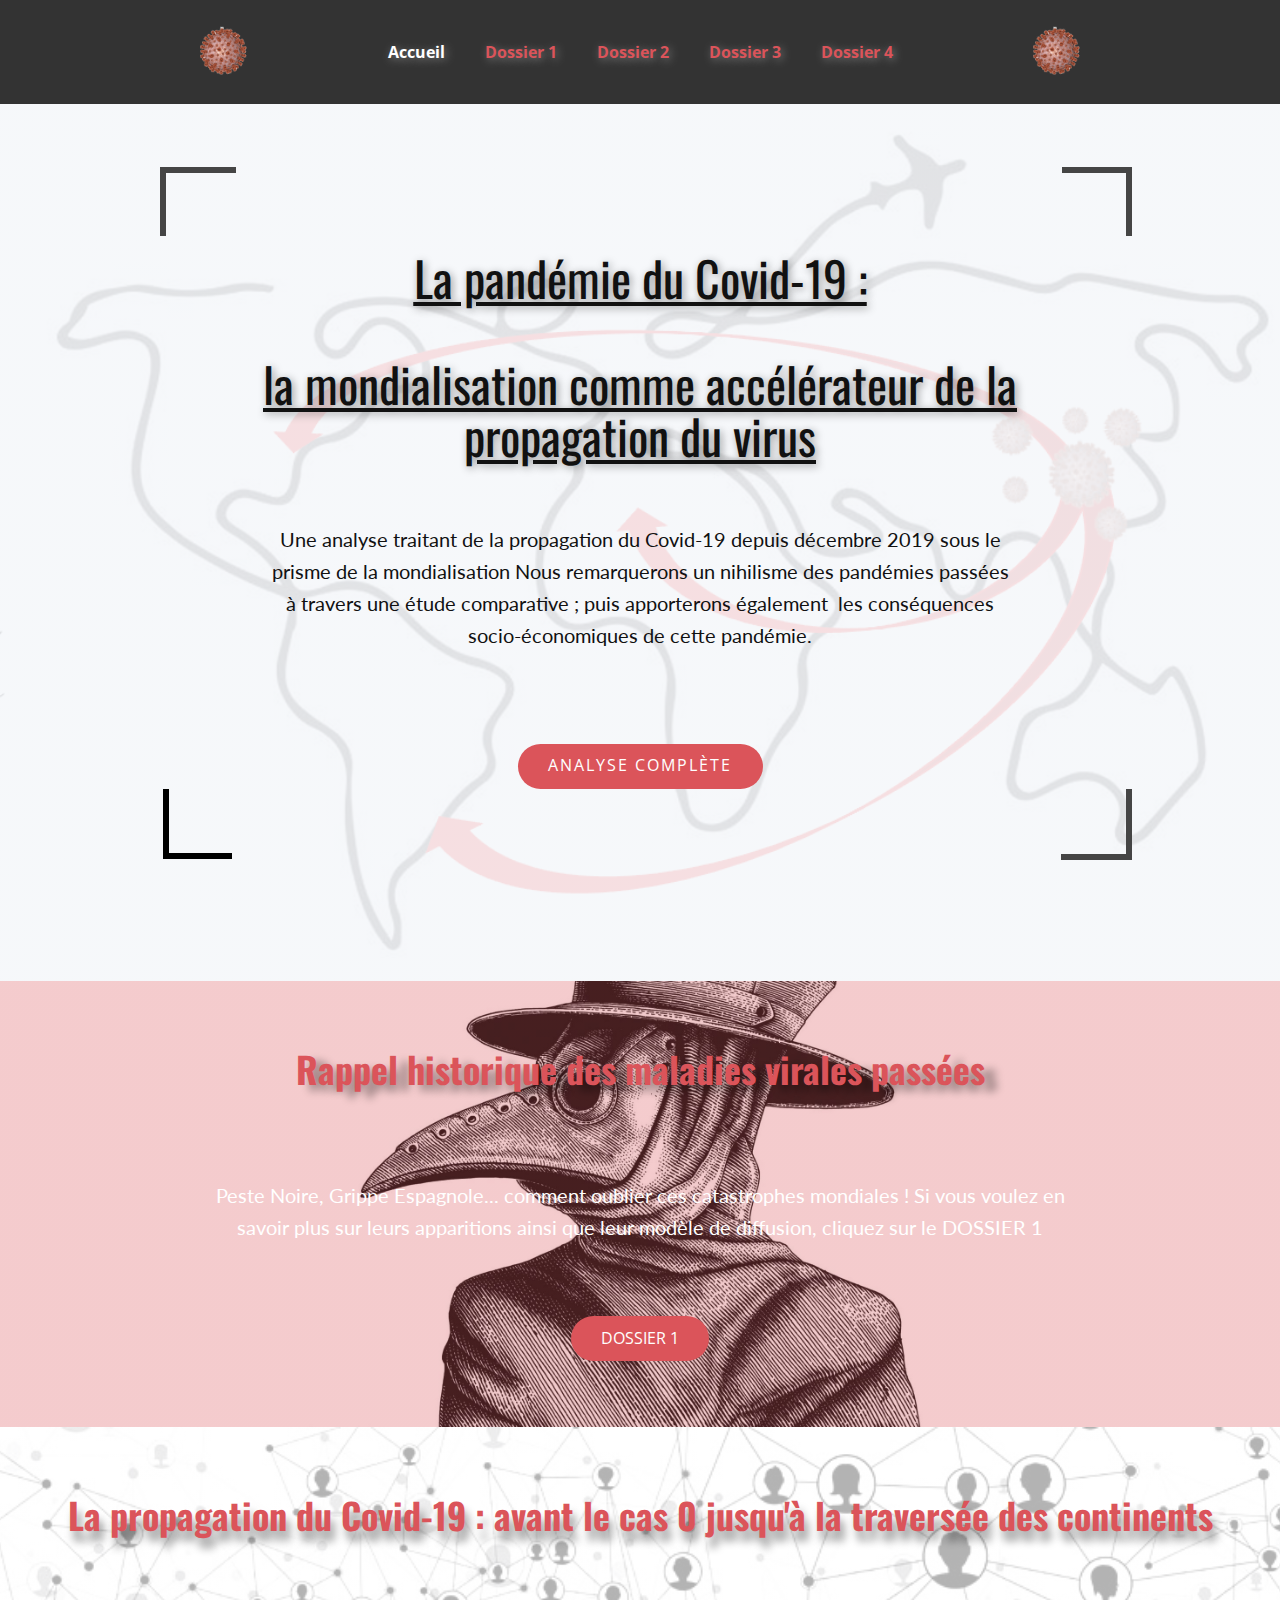
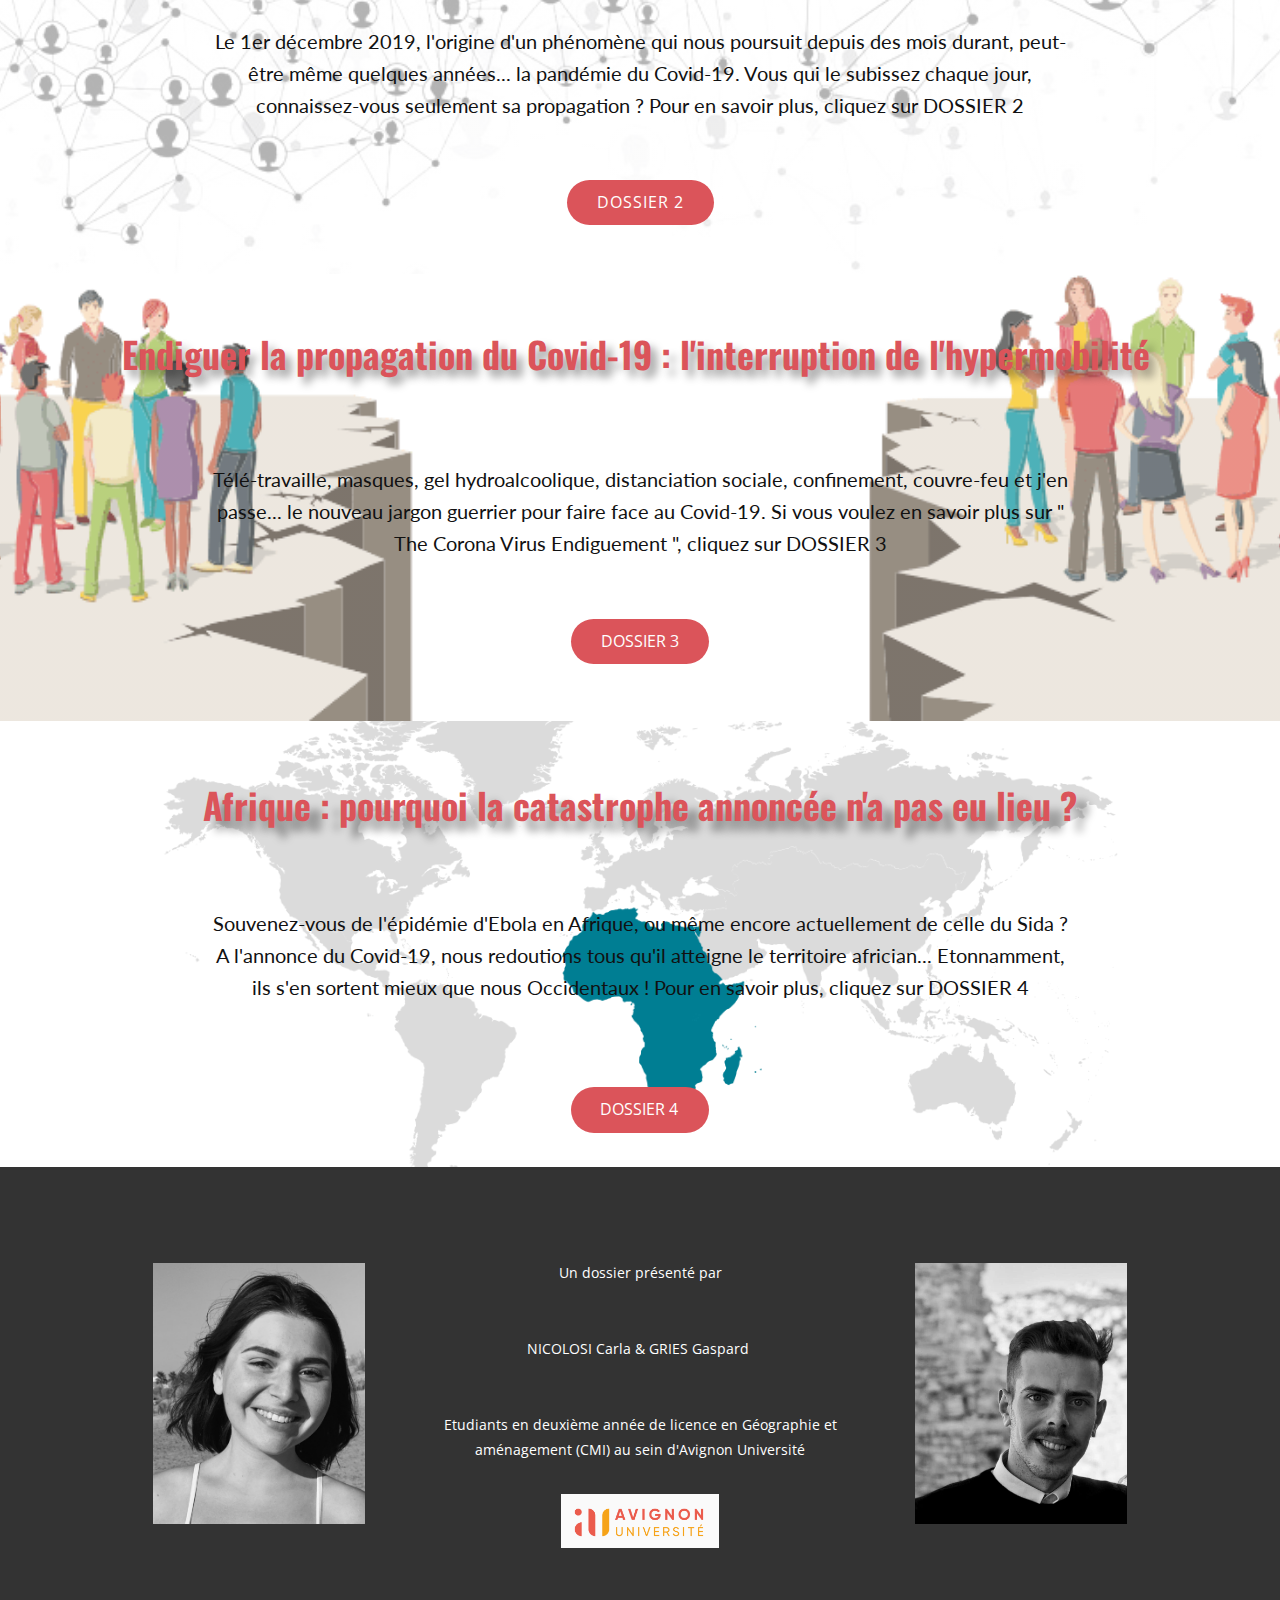
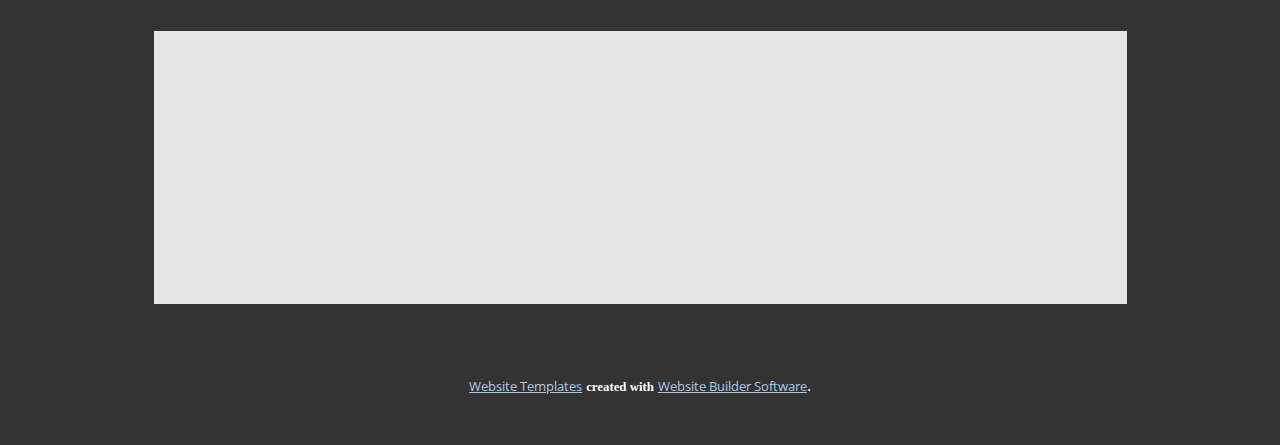
==== commit 7408b76e: "Add files via upload" ====
--- a/index.html
+++ b/index.html
@@ -80,7 +80,7 @@
 propagation du virus</u>
         </h1>
         <p class="u-custom-font u-font-lato u-text u-text-body-color u-text-2">Une analyse traitant de la propagation du Covid-19 depuis décembre 2019 sous le prisme de la mondialisation Nous remarquerons un nihilisme des pandémies passées à travers une étude comparative ; puis apporterons également&nbsp; les conséquences socio-économiques de cette pandémie.</p>
-        <a href="files/covid-19.pdf" class="u-active-palette-2-base u-btn u-btn-round u-button-style u-color-scheme-summer-time u-color-style-multicolor-1 u-file-link u-hover-palette-2-base u-palette-2-base u-radius-50 u-text-active-white u-text-body-alt-color u-text-hover-white u-btn-1" target="_blank">ANALYSE Complète<br>
+        <a href="files/covidredjimi.pdf" class="u-active-palette-2-base u-btn u-btn-round u-button-style u-color-scheme-summer-time u-color-style-multicolor-1 u-file-link u-hover-palette-2-base u-palette-2-base u-radius-50 u-text-active-white u-text-body-alt-color u-text-hover-white u-btn-1" target="_blank">ANALYSE Complète<br>
         </a>
         <div class="u-border-6 u-border-black u-shape u-shape-right u-shape-top u-shape-3"></div>
         <div class="u-border-6 u-border-grey-dark-1 u-shape u-shape-left u-shape-top u-shape-4"></div>
@@ -92,7 +92,7 @@
           <span class="u-text-palette-2-base">Rappel historique des maladies virales passées</span>
           <br>
         </p>
-        <p class="u-custom-font u-font-lato u-text u-text-2">Peste Noire, Grippe Espagnole... comment oublier ces catastrophes mondiales ! Si vous voulez en savoir plus sur leurs apparitions ainsi que leur modèle de diffusion, cliquez sur DOSSIER 1</p>
+        <p class="u-custom-font u-font-lato u-text u-text-2">Peste Noire, Grippe Espagnole... comment oublier ces catastrophes mondiales ! Si vous voulez en savoir plus sur leurs apparitions ainsi que leur modèle de diffusion, cliquez sur le DOSSIER 1</p>
         <a href="Dossier-1.html" data-page-id="1888130592" class="u-active-palette-5-base u-btn u-btn-round u-button-style u-palette-2-base u-radius-50 u-btn-1">DOSSIER 1</a>
       </div>
     </section>
@@ -114,7 +114,7 @@
     <section class="u-clearfix u-image u-section-5" id="sec-a14b" data-image-width="1400" data-image-height="532">
       <div class="u-clearfix u-sheet u-sheet-1">
         <p class="u-align-left u-custom-font u-font-oswald u-text u-text-default u-text-palette-2-base u-text-1"> Afrique : pourquoi la catastrophe annoncée n'a pas eu lieu ?</p>
-        <p class="u-align-center u-custom-font u-font-lato u-text u-text-body-color u-text-2">Souvenez-vous de l'épidémie d'Ebola en Afrique, ou même encore actuellement de celle du Sida ? A l'annonce du Covid-19, nous redoutions tous qu'il atteigne le territoire africian... Etonnamment, il s'en sorte mieux que nous Occidentaux ! Pour en savoir plus, cliquez sur DOSSIER 4</p>
+        <p class="u-align-center u-custom-font u-font-lato u-text u-text-body-color u-text-2">Souvenez-vous de l'épidémie d'Ebola en Afrique, ou même encore actuellement de celle du Sida ? A l'annonce du Covid-19, nous redoutions tous qu'il atteigne le territoire africian... Etonnamment, ils s'en sortent mieux que nous Occidentaux ! Pour en savoir plus, cliquez sur DOSSIER 4</p>
         <a href="Dossier-4.html" data-page-id="498329010" class="u-active-palette-5-base u-btn u-btn-round u-button-style u-palette-2-base u-radius-50 u-btn-1">DOSSIER 4</a>
       </div>
     </section>
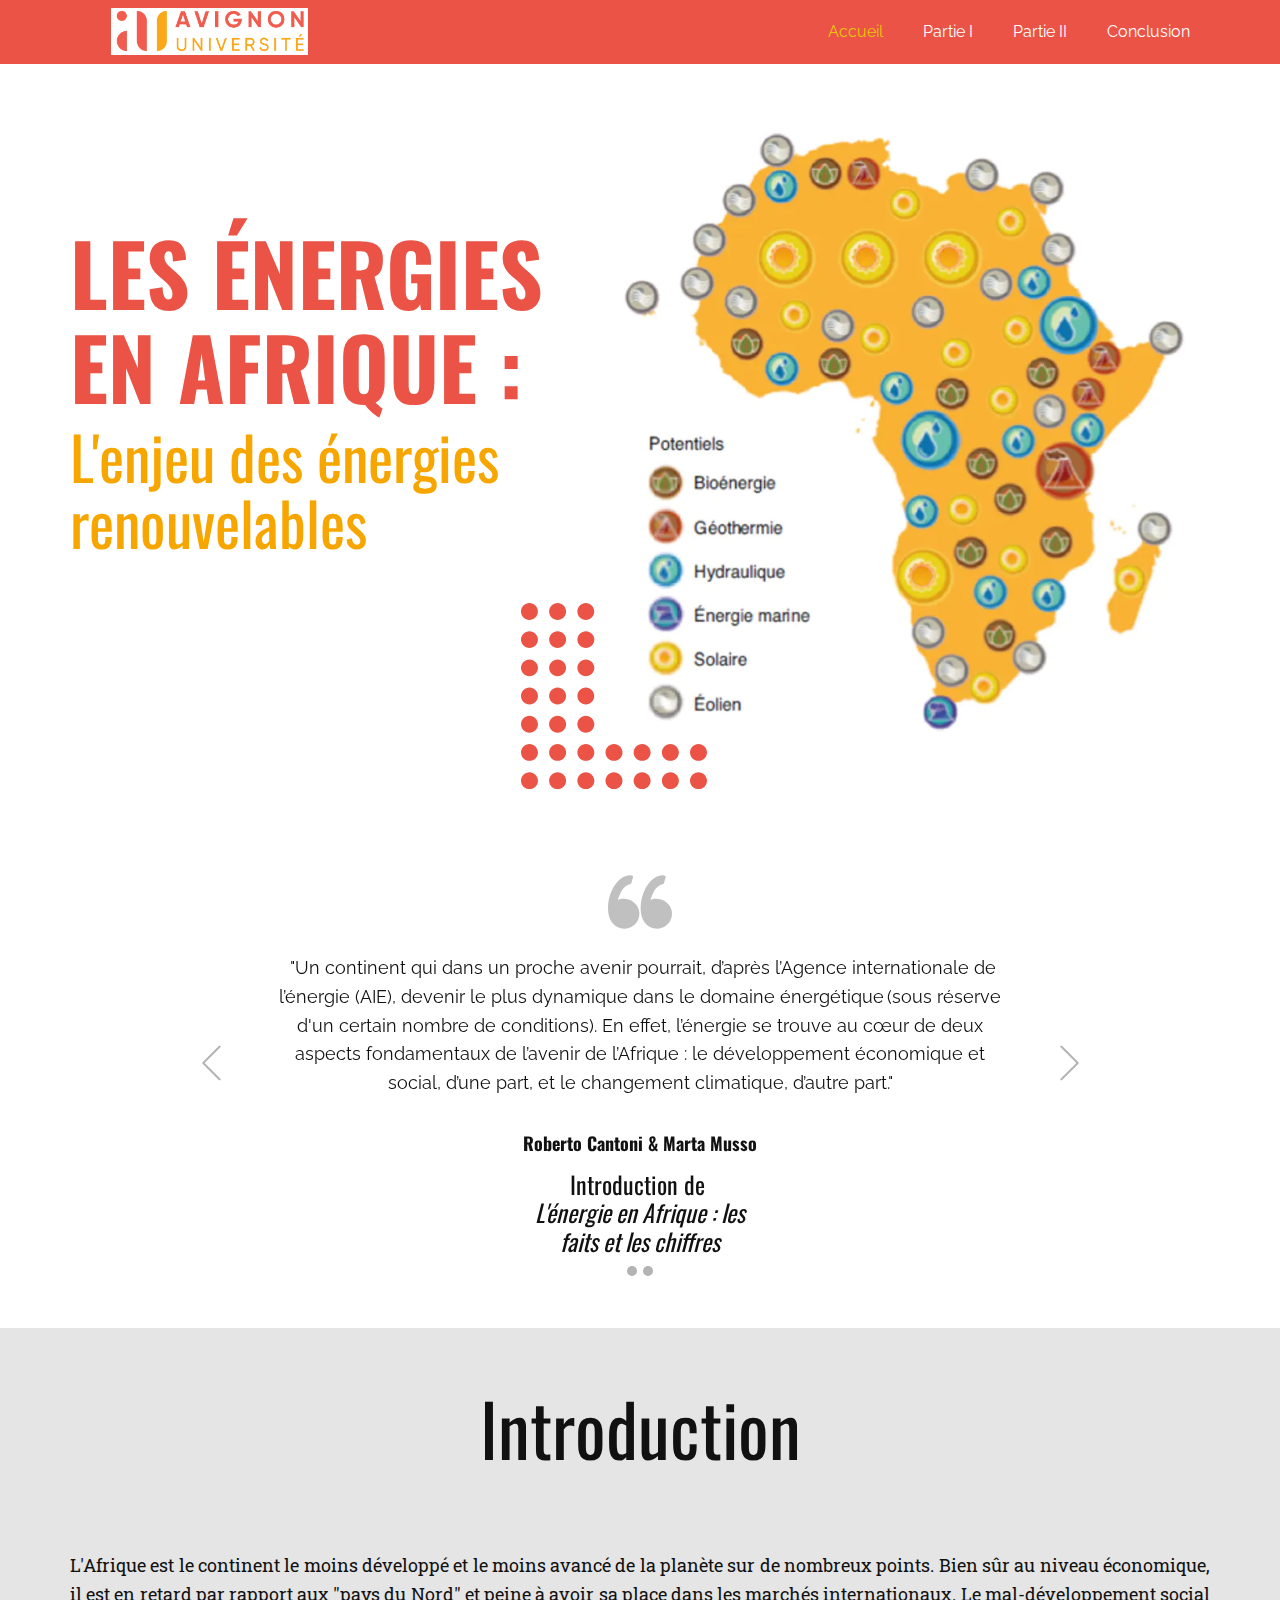
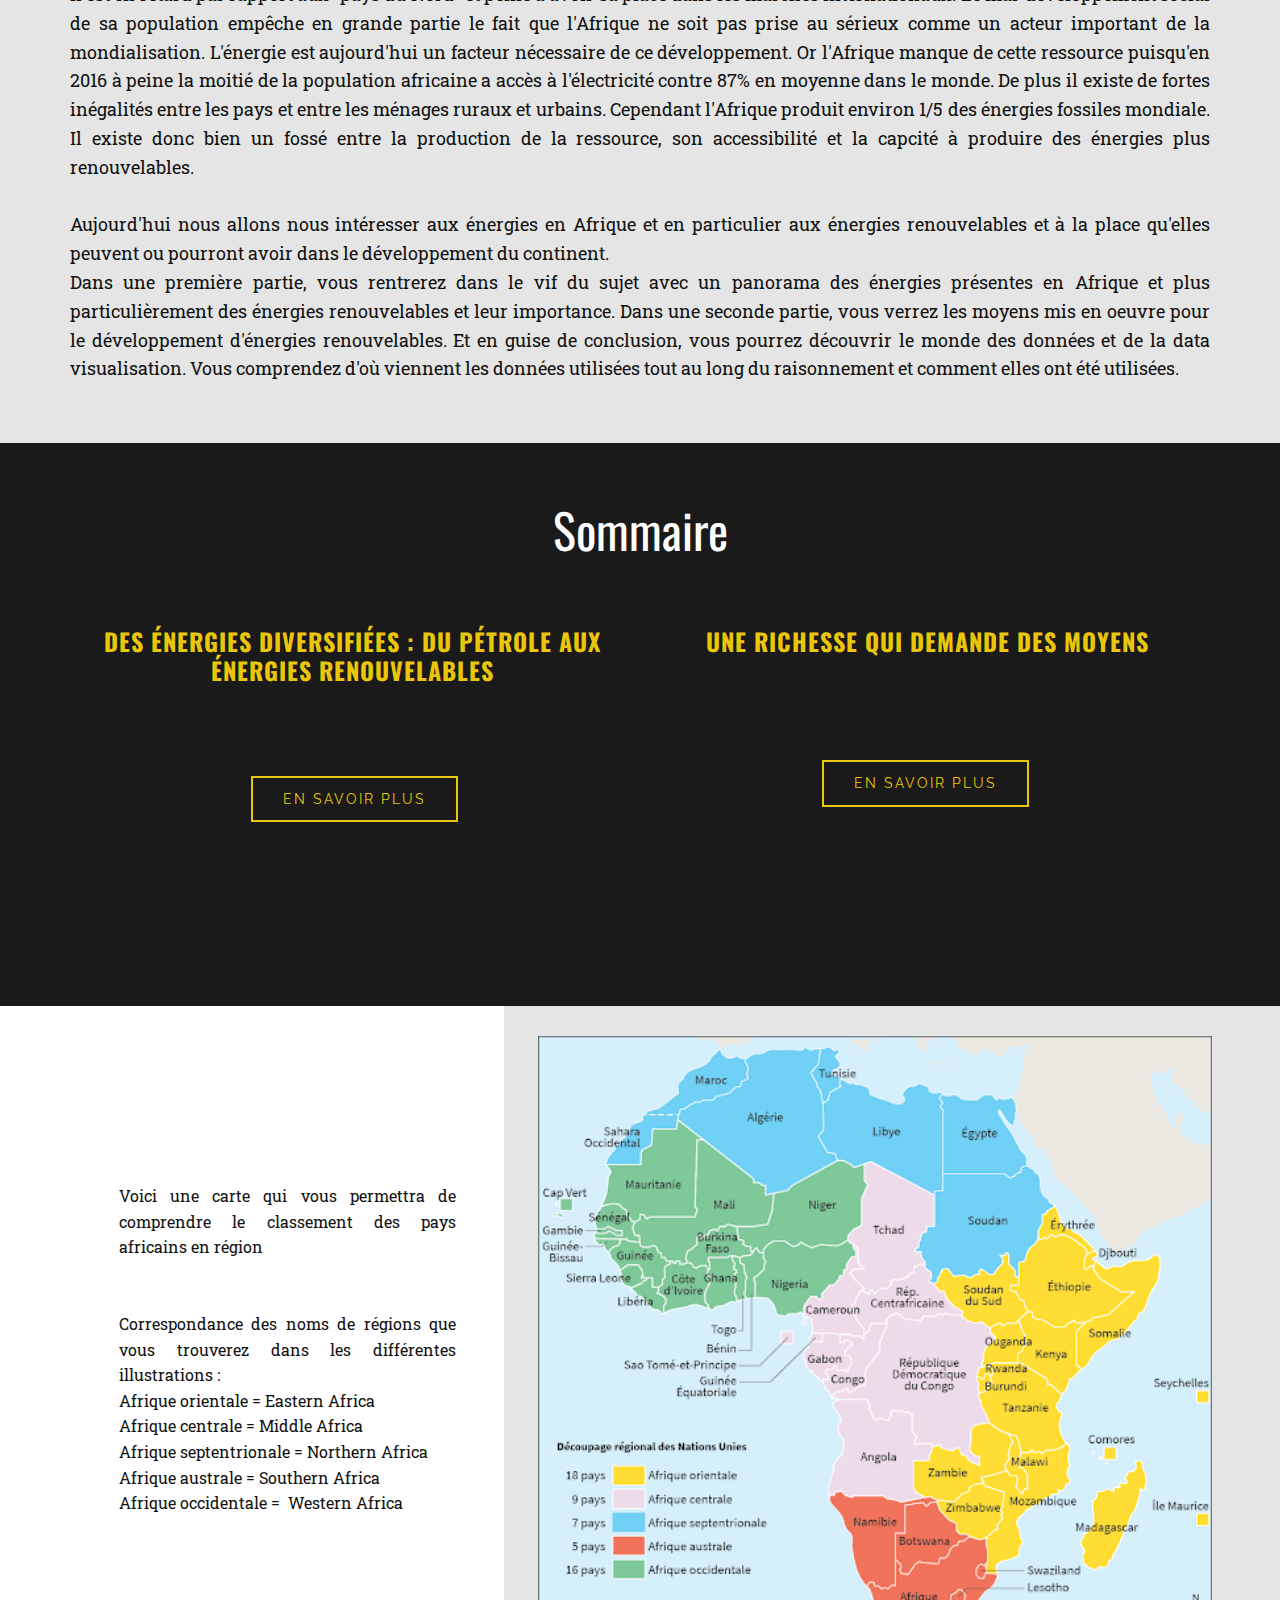
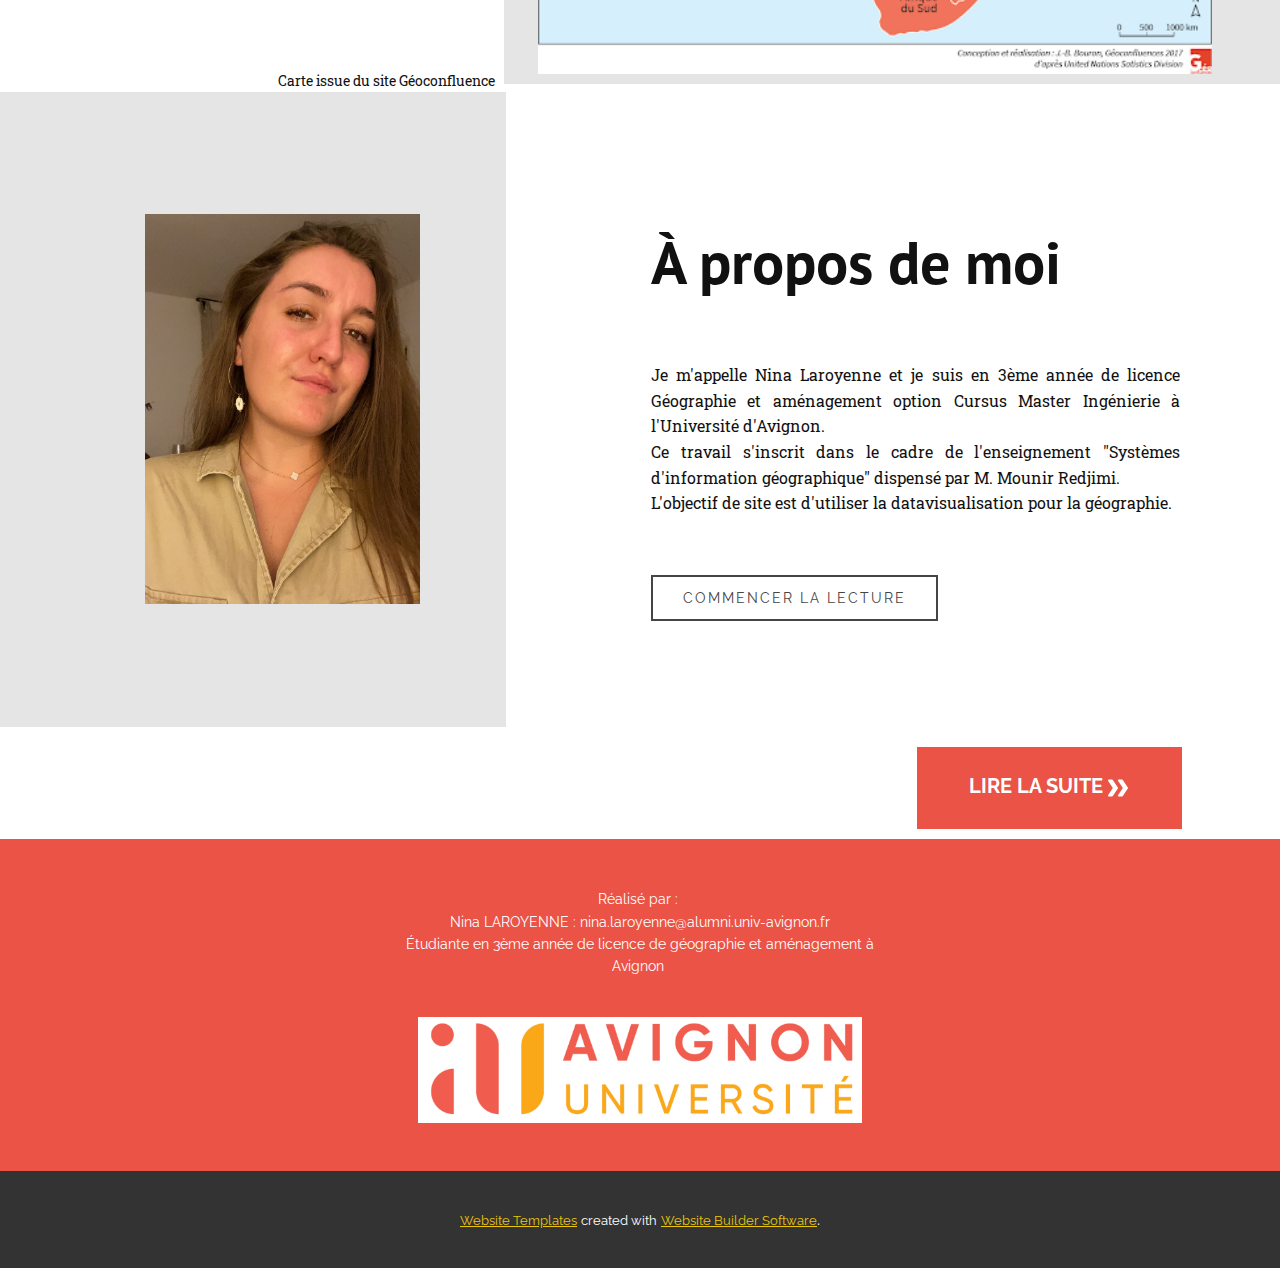
==== commit 2e36ed92: "Add files via upload" ====
--- a/index.html
+++ b/index.html
@@ -3,7 +3,7 @@
   <head>
     <meta name="viewport" content="width=device-width, initial-scale=1.0">
     <meta charset="utf-8">
-    <meta name="keywords" content="Carla NICOLOSI, Key Features, Chez la belle gosse <3, Sample Headline">
+    <meta name="keywords" content="Home Repair, &amp; Renovating, About Us, How Can We Help You?, Popular Services, Home Repair Services, About Us">
     <meta name="description" content="">
     <meta name="page_type" content="np-template-header-footer-from-plugin">
     <title>Accueil</title>
@@ -12,8 +12,12 @@
     <script class="u-script" type="text/javascript" src="jquery.js" defer=""></script>
     <script class="u-script" type="text/javascript" src="nicepage.js" defer=""></script>
     <meta name="generator" content="Nicepage 3.3.7, nicepage.com">
-    <link id="u-theme-google-font" rel="stylesheet" href="https://fonts.googleapis.com/css?family=Roboto:100,100i,300,300i,400,400i,500,500i,700,700i,900,900i|Open+Sans:300,300i,400,400i,600,600i,700,700i,800,800i">
-    <link id="u-page-google-font" rel="stylesheet" href="https://fonts.googleapis.com/css?family=Oswald:200,300,400,500,600,700|Lato:100,100i,300,300i,400,400i,700,700i,900,900i">
+    
+    
+    <link id="u-theme-google-font" rel="stylesheet" href="https://fonts.googleapis.com/css?family=Oswald:200,300,400,500,600,700|Raleway:100,100i,200,200i,300,300i,400,400i,500,500i,600,600i,700,700i,800,800i,900,900i">
+    <link id="u-page-google-font" rel="stylesheet" href="https://fonts.googleapis.com/css?family=Oswald:200,300,400,500,600,700|Roboto+Slab:100,300,400,700|PT+Sans:400,400i,700,700i">
+    
+    
     
     
     
@@ -25,18 +29,18 @@
 		"@type": "Organization",
 		"name": "",
 		"url": "index.html",
-		"logo": "images/avignon-univ.png"
+		"logo": "images/Capturedecran2018-11-08a14.05.39.png"
 }</script>
     <meta property="og:title" content="Accueil">
     <meta property="og:type" content="website">
-    <meta name="theme-color" content="#478ac9">
+    <meta name="theme-color" content="#eac60b">
     <link rel="canonical" href="index.html">
     <meta property="og:url" content="index.html">
   </head>
-  <body data-home-page="Accueil.html" data-home-page-title="Accueil" class="u-body u-white"><header class="u-clearfix u-custom-color-6 u-header u-header" id="sec-b916"><div class="u-clearfix u-sheet u-sheet-1">
-        <nav class="u-menu u-menu-dropdown u-offcanvas u-menu-1" data-responsive-from="MD">
-          <div class="menu-collapse" style="font-size: 1rem; letter-spacing: 0px; font-weight: 700;">
-            <a class="u-border-active-palette-1-base u-border-hover-palette-1-light-1 u-button-style u-custom-left-right-menu-spacing u-custom-padding-bottom u-custom-top-bottom-menu-spacing u-nav-link u-text-active-white u-text-palette-2-base" href="#" style="text-shadow: 2px 2px 8px rgba(128,128,128,1);">
+  <body data-home-page="Accueil.html" data-home-page-title="Accueil" class="u-body"><header class="u-clearfix u-custom-color-2 u-header u-header" id="sec-5ebf"><div class="u-clearfix u-sheet u-valign-middle u-sheet-1">
+        <nav class="u-menu u-menu-dropdown u-offcanvas u-menu-1">
+          <div class="menu-collapse" style="font-size: 1rem; letter-spacing: 0px;">
+            <a class="u-button-style u-custom-left-right-menu-spacing u-custom-padding-bottom u-custom-top-bottom-menu-spacing u-nav-link u-text-active-palette-1-base u-text-hover-palette-2-base" href="#">
               <svg><use xmlns:xlink="http://www.w3.org/1999/xlink" xlink:href="#menu-hamburger"></use></svg>
               <svg version="1.1" xmlns="http://www.w3.org/2000/svg" xmlns:xlink="http://www.w3.org/1999/xlink"><defs><symbol id="menu-hamburger" viewBox="0 0 16 16" style="width: 16px; height: 16px;"><rect y="1" width="16" height="2"></rect><rect y="7" width="16" height="2"></rect><rect y="13" width="16" height="2"></rect>
 </symbol>
@@ -44,115 +48,225 @@
             </a>
           </div>
           <div class="u-custom-menu u-nav-container">
-            <ul class="u-nav u-spacing-20 u-unstyled u-nav-1"><li class="u-nav-item"><a class="u-border-active-palette-1-base u-border-hover-palette-1-light-1 u-button-style u-nav-link u-text-active-white u-text-palette-2-base" href="Accueil.html" style="padding: 10px; text-shadow: 2px 2px 8px rgba(128,128,128,1);">Accueil</a>
-</li><li class="u-nav-item"><a class="u-border-active-palette-1-base u-border-hover-palette-1-light-1 u-button-style u-nav-link u-text-active-white u-text-palette-2-base" href="Dossier-1.html" style="padding: 10px; text-shadow: 2px 2px 8px rgba(128,128,128,1);">Dossier 1</a>
-</li><li class="u-nav-item"><a class="u-border-active-palette-1-base u-border-hover-palette-1-light-1 u-button-style u-nav-link u-text-active-white u-text-palette-2-base" href="Dossier-2.html" style="padding: 10px; text-shadow: 2px 2px 8px rgba(128,128,128,1);">Dossier 2</a>
-</li><li class="u-nav-item"><a class="u-border-active-palette-1-base u-border-hover-palette-1-light-1 u-button-style u-nav-link u-text-active-white u-text-palette-2-base" href="Dossier-3.html" style="padding: 10px; text-shadow: 2px 2px 8px rgba(128,128,128,1);">Dossier 3</a>
-</li><li class="u-nav-item"><a class="u-border-active-palette-1-base u-border-hover-palette-1-light-1 u-button-style u-nav-link u-text-active-white u-text-palette-2-base" href="Dossier-4.html" style="padding: 10px; text-shadow: 2px 2px 8px rgba(128,128,128,1);">Dossier 4</a>
+            <ul class="u-nav u-unstyled u-nav-1"><li class="u-nav-item"><a class="u-button-style u-nav-link u-text-active-palette-1-base u-text-hover-palette-2-base" href="Accueil.html" style="padding: 10px 20px;">Accueil</a>
+</li><li class="u-nav-item"><a class="u-button-style u-nav-link u-text-active-palette-1-base u-text-hover-palette-2-base" href="Partie-I.html" style="padding: 10px 20px;">Partie I</a>
+</li><li class="u-nav-item"><a class="u-button-style u-nav-link u-text-active-palette-1-base u-text-hover-palette-2-base" href="Partie-II.html" style="padding: 10px 20px;">Partie II</a>
+</li><li class="u-nav-item"><a class="u-button-style u-nav-link u-text-active-palette-1-base u-text-hover-palette-2-base" href="Conclusion.html" style="padding: 10px 20px;">Conclusion</a>
 </li></ul>
           </div>
           <div class="u-custom-menu u-nav-container-collapse">
             <div class="u-black u-container-style u-inner-container-layout u-opacity u-opacity-95 u-sidenav">
               <div class="u-sidenav-overflow">
                 <div class="u-menu-close"></div>
-                <ul class="u-align-center u-nav u-popupmenu-items u-spacing-20 u-unstyled u-nav-2"><li class="u-nav-item"><a class="u-button-style u-nav-link" href="Accueil.html" style="padding: 10px; text-shadow: 2px 2px 8px rgba(128,128,128,1);">Accueil</a>
-</li><li class="u-nav-item"><a class="u-button-style u-nav-link" href="Dossier-1.html" style="padding: 10px; text-shadow: 2px 2px 8px rgba(128,128,128,1);">Dossier 1</a>
-</li><li class="u-nav-item"><a class="u-button-style u-nav-link" href="Dossier-2.html" style="padding: 10px; text-shadow: 2px 2px 8px rgba(128,128,128,1);">Dossier 2</a>
-</li><li class="u-nav-item"><a class="u-button-style u-nav-link" href="Dossier-3.html" style="padding: 10px; text-shadow: 2px 2px 8px rgba(128,128,128,1);">Dossier 3</a>
-</li><li class="u-nav-item"><a class="u-button-style u-nav-link" href="Dossier-4.html" style="padding: 10px; text-shadow: 2px 2px 8px rgba(128,128,128,1);">Dossier 4</a>
+                <ul class="u-align-center u-nav u-popupmenu-items u-unstyled u-nav-2"><li class="u-nav-item"><a class="u-button-style u-nav-link" href="Accueil.html" style="padding: 10px 20px;">Accueil</a>
+</li><li class="u-nav-item"><a class="u-button-style u-nav-link" href="Partie-I.html" style="padding: 10px 20px;">Partie I</a>
+</li><li class="u-nav-item"><a class="u-button-style u-nav-link" href="Partie-II.html" style="padding: 10px 20px;">Partie II</a>
+</li><li class="u-nav-item"><a class="u-button-style u-nav-link" href="Conclusion.html" style="padding: 10px 20px;">Conclusion</a>
 </li></ul>
               </div>
             </div>
             <div class="u-black u-menu-overlay u-opacity u-opacity-70"></div>
           </div>
         </nav>
-        <img src="images/molecule.png" alt="" class="u-image u-image-default u-preserve-proportions u-image-1" data-image-width="114" data-image-height="72">
-        <img src="images/molecule.png" alt="" class="u-image u-image-default u-preserve-proportions u-image-2" data-image-width="114" data-image-height="72">
+        <a href="https://nicepage.com" class="u-image u-logo u-image-1" data-image-width="1390" data-image-height="330">
+          <img src="images/Capturedecran2018-11-08a14.05.39.png" class="u-logo-image u-logo-image-1" data-image-width="196.5715">
+        </a>
       </div></header>
-    <section class="u-align-center u-clearfix u-image u-image-contain u-shading u-section-1" id="sec-b511" data-image-width="1110" data-image-height="720">
-      <div class="u-clearfix u-sheet u-sheet-1">
-        <div class="u-border-6 u-border-grey-dark-1 u-shape u-shape-bottom u-shape-left u-shape-1"></div>
-        <div class="u-border-6 u-border-grey-dark-1 u-shape u-shape-bottom u-shape-right u-shape-2"></div>
-        <h1 class="u-custom-font u-font-oswald u-text u-text-body-color u-text-1"><u style="">La
-pandémie du Covid-19&nbsp;:</u>
-          <br>
-          <br><u style="">la mondialisation comme accélérateur de la
-propagation du virus</u>
-        </h1>
-        <p class="u-custom-font u-font-lato u-text u-text-body-color u-text-2">Une analyse traitant de la propagation du Covid-19 depuis décembre 2019 sous le prisme de la mondialisation Nous remarquerons un nihilisme des pandémies passées à travers une étude comparative ; puis apporterons également&nbsp; les conséquences socio-économiques de cette pandémie.</p>
-        <a href="files/covidredjimi.pdf" class="u-active-palette-2-base u-btn u-btn-round u-button-style u-color-scheme-summer-time u-color-style-multicolor-1 u-file-link u-hover-palette-2-base u-palette-2-base u-radius-50 u-text-active-white u-text-body-alt-color u-text-hover-white u-btn-1" target="_blank">ANALYSE Complète<br>
+    <section class="u-clearfix u-section-1" id="carousel_fd50">
+      <div class="u-clearfix u-sheet u-sheet-1">
+        <div class="u-clearfix u-expanded-width u-layout-wrap u-layout-wrap-1">
+          <div class="u-layout">
+            <div class="u-layout-row">
+              <div class="u-align-left u-container-style u-layout-cell u-right-cell u-size-28 u-layout-cell-1">
+                <div class="u-container-layout u-container-layout-1">
+                  <h1 class="u-custom-font u-heading-font u-text u-text-custom-color-2 u-title u-text-1">Les énergies en afrique :</h1>
+                  <h2 class="u-text u-text-custom-color-3 u-text-2">L'enjeu des énergies renouvelables</h2>
+                  <div class="u-shape u-shape-svg u-text-custom-color-2 u-shape-1">
+                    <svg class="u-svg-link" preserveAspectRatio="none" viewBox="0 0 160 160" style=""><use xmlns:xlink="http://www.w3.org/1999/xlink" xlink:href="#svg-a867"></use></svg>
+                    <svg xmlns="http://www.w3.org/2000/svg" xmlns:xlink="http://www.w3.org/1999/xlink" version="1.1" xml:space="preserve" class="u-svg-content" viewBox="0 0 160 160" x="0px" y="0px" id="svg-a867"><path d="M14.5,7.3c0,4-3.3,7.3-7.3,7.3S0,11.2,0,7.3S3.3,0,7.3,0S14.5,3.3,14.5,7.3z M7.3,24.2c-4,0-7.3,3.3-7.3,7.3
+	s3.3,7.3,7.3,7.3s7.3-3.3,7.3-7.3S11.2,24.2,7.3,24.2z M31.5,0c-4,0-7.3,3.3-7.3,7.3s3.3,7.3,7.3,7.3s7.3-3.3,7.3-7.3S35.5,0,31.5,0
+	z M55.8,0c-4,0-7.3,3.3-7.3,7.3s3.3,7.3,7.3,7.3S63,11.2,63,7.3S59.7,0,55.8,0z M80,0c-4,0-7.3,3.3-7.3,7.3s3.3,7.3,7.3,7.3
+	s7.3-3.3,7.3-7.3S84,0,80,0z M104.2,0c-4,0-7.3,3.3-7.3,7.3s3.3,7.3,7.3,7.3c4,0,7.3-3.3,7.3-7.3S108.2,0,104.2,0z M128.5,0
+	c-4,0-7.3,3.3-7.3,7.3s3.3,7.3,7.3,7.3c4,0,7.3-3.3,7.3-7.3S132.5,0,128.5,0z M152.7,0c-4,0-7.3,3.3-7.3,7.3s3.3,7.3,7.3,7.3
+	c4,0,7.3-3.3,7.3-7.3S156.7,0,152.7,0z M31.5,24.2c-4,0-7.3,3.3-7.3,7.3s3.3,7.3,7.3,7.3s7.3-3.3,7.3-7.3S35.5,24.2,31.5,24.2z
+	 M55.8,24.2c-4,0-7.3,3.3-7.3,7.3s3.3,7.3,7.3,7.3s7.3-3.3,7.3-7.3S59.7,24.2,55.8,24.2z M80,24.2c-4,0-7.3,3.3-7.3,7.3
+	s3.3,7.3,7.3,7.3s7.3-3.3,7.3-7.3S84,24.2,80,24.2z M104.2,24.2c-4,0-7.3,3.3-7.3,7.3s3.3,7.3,7.3,7.3c4,0,7.3-3.3,7.3-7.3
+	S108.2,24.2,104.2,24.2z M128.5,24.2c-4,0-7.3,3.3-7.3,7.3s3.3,7.3,7.3,7.3c4,0,7.3-3.3,7.3-7.3S132.5,24.2,128.5,24.2z M152.7,24.2
+	c-4,0-7.3,3.3-7.3,7.3s3.3,7.3,7.3,7.3c4,0,7.3-3.3,7.3-7.3S156.7,24.2,152.7,24.2z M7.3,48.5c-4,0-7.3,3.3-7.3,7.3S3.3,63,7.3,63
+	s7.3-3.3,7.3-7.3S11.2,48.5,7.3,48.5z M31.5,48.5c-4,0-7.3,3.3-7.3,7.3s3.3,7.3,7.3,7.3s7.3-3.3,7.3-7.3S35.5,48.5,31.5,48.5z
+	 M55.8,48.5c-4,0-7.3,3.3-7.3,7.3s3.3,7.3,7.3,7.3s7.3-3.3,7.3-7.3S59.7,48.5,55.8,48.5z M80,48.5c-4,0-7.3,3.3-7.3,7.3S76,63,80,63
+	s7.3-3.3,7.3-7.3S84,48.5,80,48.5z M104.2,48.5c-4,0-7.3,3.3-7.3,7.3s3.3,7.3,7.3,7.3c4,0,7.3-3.3,7.3-7.3S108.2,48.5,104.2,48.5z
+	 M128.5,48.5c-4,0-7.3,3.3-7.3,7.3s3.3,7.3,7.3,7.3c4,0,7.3-3.3,7.3-7.3S132.5,48.5,128.5,48.5z M152.7,48.5c-4,0-7.3,3.3-7.3,7.3
+	s3.3,7.3,7.3,7.3c4,0,7.3-3.3,7.3-7.3S156.7,48.5,152.7,48.5z M7.3,72.7C3.3,72.7,0,76,0,80s3.3,7.3,7.3,7.3s7.3-3.3,7.3-7.3
+	S11.2,72.7,7.3,72.7z M31.5,72.7c-4,0-7.3,3.3-7.3,7.3s3.3,7.3,7.3,7.3s7.3-3.3,7.3-7.3S35.5,72.7,31.5,72.7z M55.8,72.7
+	c-4,0-7.3,3.3-7.3,7.3s3.3,7.3,7.3,7.3S63,84,63,80S59.7,72.7,55.8,72.7z M80,72.7c-4,0-7.3,3.3-7.3,7.3s3.3,7.3,7.3,7.3
+	s7.3-3.3,7.3-7.3S84,72.7,80,72.7z M104.2,72.7c-4,0-7.3,3.3-7.3,7.3s3.3,7.3,7.3,7.3c4,0,7.3-3.3,7.3-7.3S108.2,72.7,104.2,72.7z
+	 M128.5,72.7c-4,0-7.3,3.3-7.3,7.3s3.3,7.3,7.3,7.3c4,0,7.3-3.3,7.3-7.3S132.5,72.7,128.5,72.7z M152.7,72.7c-4,0-7.3,3.3-7.3,7.3
+	s3.3,7.3,7.3,7.3c4,0,7.3-3.3,7.3-7.3S156.7,72.7,152.7,72.7z M7.3,97c-4,0-7.3,3.3-7.3,7.3c0,4,3.3,7.3,7.3,7.3s7.3-3.3,7.3-7.3
+	C14.5,100.3,11.2,97,7.3,97z M31.5,97c-4,0-7.3,3.3-7.3,7.3c0,4,3.3,7.3,7.3,7.3s7.3-3.3,7.3-7.3C38.8,100.3,35.5,97,31.5,97z
+	 M55.8,97c-4,0-7.3,3.3-7.3,7.3c0,4,3.3,7.3,7.3,7.3s7.3-3.3,7.3-7.3C63,100.3,59.7,97,55.8,97z M80,97c-4,0-7.3,3.3-7.3,7.3
+	c0,4,3.3,7.3,7.3,7.3s7.3-3.3,7.3-7.3C87.3,100.3,84,97,80,97z M104.2,97c-4,0-7.3,3.3-7.3,7.3c0,4,3.3,7.3,7.3,7.3
+	c4,0,7.3-3.3,7.3-7.3C111.5,100.3,108.2,97,104.2,97z M128.5,97c-4,0-7.3,3.3-7.3,7.3c0,4,3.3,7.3,7.3,7.3c4,0,7.3-3.3,7.3-7.3
+	C135.8,100.3,132.5,97,128.5,97z M152.7,97c-4,0-7.3,3.3-7.3,7.3c0,4,3.3,7.3,7.3,7.3c4,0,7.3-3.3,7.3-7.3
+	C160,100.3,156.7,97,152.7,97z M7.3,121.2c-4,0-7.3,3.3-7.3,7.3c0,4,3.3,7.3,7.3,7.3s7.3-3.3,7.3-7.3
+	C14.5,124.5,11.2,121.2,7.3,121.2z M31.5,121.2c-4,0-7.3,3.3-7.3,7.3c0,4,3.3,7.3,7.3,7.3s7.3-3.3,7.3-7.3
+	C38.8,124.5,35.5,121.2,31.5,121.2z M55.8,121.2c-4,0-7.3,3.3-7.3,7.3c0,4,3.3,7.3,7.3,7.3s7.3-3.3,7.3-7.3
+	C63,124.5,59.7,121.2,55.8,121.2z M80,121.2c-4,0-7.3,3.3-7.3,7.3c0,4,3.3,7.3,7.3,7.3s7.3-3.3,7.3-7.3
+	C87.3,124.5,84,121.2,80,121.2z M104.2,121.2c-4,0-7.3,3.3-7.3,7.3c0,4,3.3,7.3,7.3,7.3c4,0,7.3-3.3,7.3-7.3
+	C111.5,124.5,108.2,121.2,104.2,121.2z M128.5,121.2c-4,0-7.3,3.3-7.3,7.3c0,4,3.3,7.3,7.3,7.3c4,0,7.3-3.3,7.3-7.3
+	C135.8,124.5,132.5,121.2,128.5,121.2z M152.7,121.2c-4,0-7.3,3.3-7.3,7.3c0,4,3.3,7.3,7.3,7.3c4,0,7.3-3.3,7.3-7.3
+	C160,124.5,156.7,121.2,152.7,121.2z M7.3,145.5c-4,0-7.3,3.3-7.3,7.3c0,4,3.3,7.3,7.3,7.3s7.3-3.3,7.3-7.3
+	C14.5,148.8,11.2,145.5,7.3,145.5z M31.5,145.5c-4,0-7.3,3.3-7.3,7.3c0,4,3.3,7.3,7.3,7.3s7.3-3.3,7.3-7.3
+	C38.8,148.8,35.5,145.5,31.5,145.5z M55.8,145.5c-4,0-7.3,3.3-7.3,7.3c0,4,3.3,7.3,7.3,7.3s7.3-3.3,7.3-7.3
+	C63,148.8,59.7,145.5,55.8,145.5z M80,145.5c-4,0-7.3,3.3-7.3,7.3c0,4,3.3,7.3,7.3,7.3s7.3-3.3,7.3-7.3
+	C87.3,148.8,84,145.5,80,145.5z M104.2,145.5c-4,0-7.3,3.3-7.3,7.3c0,4,3.3,7.3,7.3,7.3c4,0,7.3-3.3,7.3-7.3
+	C111.5,148.8,108.2,145.5,104.2,145.5z M128.5,145.5c-4,0-7.3,3.3-7.3,7.3c0,4,3.3,7.3,7.3,7.3c4,0,7.3-3.3,7.3-7.3
+	C135.8,148.8,132.5,145.5,128.5,145.5z M152.7,145.5c-4,0-7.3,3.3-7.3,7.3c0,4,3.3,7.3,7.3,7.3c4,0,7.3-3.3,7.3-7.3
+	C160,148.8,156.7,145.5,152.7,145.5z"></path></svg>
+                  </div>
+                </div>
+              </div>
+              <div class="u-align-left u-container-style u-layout-cell u-left-cell u-size-32 u-layout-cell-2">
+                <div class="u-container-layout u-container-layout-2">
+                  <img src="images/file-20181211-76965-14se24v.png.webp" alt="" class="u-expanded-width u-image u-image-default u-image-1" data-image-width="754" data-image-height="780">
+                </div>
+              </div>
+            </div>
+          </div>
+        </div>
+      </div>
+    </section>
+    <section class="u-align-left u-clearfix u-section-2" id="sec-e889">
+      <div class="u-clearfix u-sheet u-sheet-1">
+        <div id="carousel-82ff" data-interval="5000" data-u-ride="carousel" class="u-carousel u-expanded-width-xs u-slider u-slider-1">
+          <ol class="u-absolute-hcenter u-carousel-indicators u-carousel-indicators-1">
+            <li data-u-target="#carousel-82ff" class="u-active u-grey-30 u-shape-circle" data-u-slide-to="0" style="width: 10px; height: 10px;"></li>
+            <li data-u-target="#carousel-82ff" class="u-grey-30 u-shape-circle" data-u-slide-to="1" style="width: 10px; height: 10px;"></li>
+          </ol>
+          <div class="u-carousel-inner" role="listbox">
+            <div class="u-active u-align-center u-carousel-item u-container-style u-slide">
+              <div class="u-container-layout u-valign-bottom u-container-layout-1"><span class="u-icon u-icon-circle u-text-grey-25 u-icon-1">
+              <svg class="u-svg-link" preserveAspectRatio="xMidYMin slice" viewBox="0 0 95.333 95.332" style=""><use xmlns:xlink="http://www.w3.org/1999/xlink" xlink:href="#svg-3f56"></use></svg>
+              <svg xmlns="http://www.w3.org/2000/svg" xmlns:xlink="http://www.w3.org/1999/xlink" version="1.1" xml:space="preserve" class="u-svg-content" viewBox="0 0 95.333 95.332" x="0px" y="0px" id="svg-3f56" style="enable-background:new 0 0 95.333 95.332;"><g><g><path d="M30.512,43.939c-2.348-0.676-4.696-1.019-6.98-1.019c-3.527,0-6.47,0.806-8.752,1.793    c2.2-8.054,7.485-21.951,18.013-23.516c0.975-0.145,1.774-0.85,2.04-1.799l2.301-8.23c0.194-0.696,0.079-1.441-0.318-2.045    s-1.035-1.007-1.75-1.105c-0.777-0.106-1.569-0.16-2.354-0.16c-12.637,0-25.152,13.19-30.433,32.076    c-3.1,11.08-4.009,27.738,3.627,38.223c4.273,5.867,10.507,9,18.529,9.313c0.033,0.001,0.065,0.002,0.098,0.002    c9.898,0,18.675-6.666,21.345-16.209c1.595-5.705,0.874-11.688-2.032-16.851C40.971,49.307,36.236,45.586,30.512,43.939z"></path><path d="M92.471,54.413c-2.875-5.106-7.61-8.827-13.334-10.474c-2.348-0.676-4.696-1.019-6.979-1.019    c-3.527,0-6.471,0.806-8.753,1.793c2.2-8.054,7.485-21.951,18.014-23.516c0.975-0.145,1.773-0.85,2.04-1.799l2.301-8.23    c0.194-0.696,0.079-1.441-0.318-2.045c-0.396-0.604-1.034-1.007-1.75-1.105c-0.776-0.106-1.568-0.16-2.354-0.16    c-12.637,0-25.152,13.19-30.434,32.076c-3.099,11.08-4.008,27.738,3.629,38.225c4.272,5.866,10.507,9,18.528,9.312    c0.033,0.001,0.065,0.002,0.099,0.002c9.897,0,18.675-6.666,21.345-16.209C96.098,65.559,95.376,59.575,92.471,54.413z"></path>
+</g>
+</g></svg>
+            </span>
+                <p class="u-align-center u-large-text u-text u-text-variant u-text-1">&nbsp;"Un continent qui dans un proche avenir pourrait, d’après l’Agence internationale de l’énergie (AIE), devenir le plus dynamique dans le domaine énergétique (sous réserve d'un certain nombre de conditions). En effet, l’énergie se trouve au cœur de deux aspects fondamentaux de l’avenir de l’Afrique&nbsp;: le développement économique et social, d’une part, et le changement climatique, d’autre part."</p>
+                <h6 class="u-align-center u-text u-text-2">Roberto Cantoni &amp; Marta Musso</h6>
+                <h4 class="u-align-center u-text u-text-3">Introduction de&nbsp;<br>
+                  <span style="font-style: italic;">L'énergie en Afrique : les faits et les chiffres </span>
+                </h4>
+              </div>
+            </div>
+            <div class="test-slide u-carousel-item u-container-style u-slide">
+              <div class="u-container-layout u-container-layout-2"><span class="u-icon u-icon-circle u-text-grey-25 u-icon-2">
+              <svg class="u-svg-link" preserveAspectRatio="xMidYMin slice" viewBox="0 0 95.333 95.332" style=""><use xmlns:xlink="http://www.w3.org/1999/xlink" xlink:href="#svg-6325"></use></svg>
+              <svg xmlns="http://www.w3.org/2000/svg" xmlns:xlink="http://www.w3.org/1999/xlink" version="1.1" xml:space="preserve" class="u-svg-content" viewBox="0 0 95.333 95.332" x="0px" y="0px" id="svg-6325" style="enable-background:new 0 0 95.333 95.332;"><g><g><path d="M30.512,43.939c-2.348-0.676-4.696-1.019-6.98-1.019c-3.527,0-6.47,0.806-8.752,1.793    c2.2-8.054,7.485-21.951,18.013-23.516c0.975-0.145,1.774-0.85,2.04-1.799l2.301-8.23c0.194-0.696,0.079-1.441-0.318-2.045    s-1.035-1.007-1.75-1.105c-0.777-0.106-1.569-0.16-2.354-0.16c-12.637,0-25.152,13.19-30.433,32.076    c-3.1,11.08-4.009,27.738,3.627,38.223c4.273,5.867,10.507,9,18.529,9.313c0.033,0.001,0.065,0.002,0.098,0.002    c9.898,0,18.675-6.666,21.345-16.209c1.595-5.705,0.874-11.688-2.032-16.851C40.971,49.307,36.236,45.586,30.512,43.939z"></path><path d="M92.471,54.413c-2.875-5.106-7.61-8.827-13.334-10.474c-2.348-0.676-4.696-1.019-6.979-1.019    c-3.527,0-6.471,0.806-8.753,1.793c2.2-8.054,7.485-21.951,18.014-23.516c0.975-0.145,1.773-0.85,2.04-1.799l2.301-8.23    c0.194-0.696,0.079-1.441-0.318-2.045c-0.396-0.604-1.034-1.007-1.75-1.105c-0.776-0.106-1.568-0.16-2.354-0.16    c-12.637,0-25.152,13.19-30.434,32.076c-3.099,11.08-4.008,27.738,3.629,38.225c4.272,5.866,10.507,9,18.528,9.312    c0.033,0.001,0.065,0.002,0.099,0.002c9.897,0,18.675-6.666,21.345-16.209C96.098,65.559,95.376,59.575,92.471,54.413z"></path>
+</g>
+</g></svg>
+            </span>
+                <p class="u-align-center u-large-text u-text u-text-variant u-text-4">&nbsp;"Plus de 620 millions de personnes vivent sans accès à l'électricité et environ 730 millions de personnes utilisent des modes de cuisson dangereux et inefficaces."</p>
+                <h6 class="u-align-center u-text u-text-5">Agence internationale de l'énergie</h6>
+                <h4 class="u-align-center u-text u-text-6">Perspectives du secteur énergétique en Afrique - Concentration sur les perspectives du secteur énergétique en Afrique subsaharienne (2017)<br>
+                </h4>
+              </div>
+            </div>
+          </div>
+          <a class="u-absolute-vcenter u-carousel-control u-carousel-control-prev u-text-grey-30 u-carousel-control-1" href="#carousel-82ff" role="button" data-u-slide="prev">
+            <span aria-hidden="true">
+              <svg viewBox="0 0 477.175 477.175"><path d="M145.188,238.575l215.5-215.5c5.3-5.3,5.3-13.8,0-19.1s-13.8-5.3-19.1,0l-225.1,225.1c-5.3,5.3-5.3,13.8,0,19.1l225.1,225
+                    c2.6,2.6,6.1,4,9.5,4s6.9-1.3,9.5-4c5.3-5.3,5.3-13.8,0-19.1L145.188,238.575z"></path></svg>
+            </span>
+            <span class="sr-only">+Previous</span>
+          </a>
+          <a class="u-absolute-vcenter u-carousel-control u-carousel-control-next u-text-grey-30 u-carousel-control-2" href="#carousel-82ff" role="button" data-u-slide="next">
+            <span aria-hidden="true">
+              <svg viewBox="0 0 477.175 477.175"><path d="M360.731,229.075l-225.1-225.1c-5.3-5.3-13.8-5.3-19.1,0s-5.3,13.8,0,19.1l215.5,215.5l-215.5,215.5
+                    c-5.3,5.3-5.3,13.8,0,19.1c2.6,2.6,6.1,4,9.5,4c3.4,0,6.9-1.3,9.5-4l225.1-225.1C365.931,242.875,365.931,234.275,360.731,229.075z"></path></svg>
+            </span>
+            <span class="sr-only">+Next</span>
+          </a>
+        </div>
+      </div>
+    </section>
+    <section class="u-align-center u-clearfix u-grey-10 u-section-3" id="carousel_e133">
+      <div class="u-clearfix u-sheet u-sheet-1">
+        <h1 class="u-text u-text-default u-text-1">Introduction</h1>
+        <p class="u-align-justify u-custom-font u-font-roboto-slab u-text u-text-2">L'Afrique est le continent le moins développé et le moins avancé de la planète sur de nombreux points. Bien sûr au niveau économique, il est en retard par rapport aux "pays du Nord" et peine à avoir sa place dans les marchés internationaux. Le mal-développement social de sa population empêche en grande partie le fait que l'Afrique ne soit pas prise au sérieux comme un acteur important de la mondialisation. L'énergie est aujourd'hui un facteur nécessaire de ce développement. Or l'Afrique manque de cette ressource puisqu'en 2016 à peine la moitié de la population africaine a accès à l'électricité contre 87% en moyenne dans le monde. De plus il existe de fortes inégalités entre les pays et entre les ménages ruraux et urbains. Cependant l'Afrique produit environ 1/5 des énergies fossiles mondiale. Il existe donc bien un fossé entre la production de la ressource, son accessibilité et la capcité à produire des énergies plus renouvelables.<br>
+          <br>Aujourd'hui nous allons nous intéresser aux énergies en Afrique et en particulier aux énergies renouvelables et à la place qu'elles peuvent ou pourront avoir dans le développement du continent.<br>Dans une première partie, vous rentrerez dans le vif du sujet avec un panorama des énergies présentes en Afrique et plus particulièrement des énergies renouvelables et leur importance. Dans une seconde partie, vous verrez les moyens mis en oeuvre pour le développement d'énergies renouvelables. Et en guise de conclusion, vous pourrez découvrir le monde des données et de la data visualisation. Vous comprendez d'où viennent les données utilisées tout au long du raisonnement et comment elles ont été utilisées.&nbsp;
+        </p>
+      </div>
+    </section>
+    <section class="u-align-center-lg u-align-center-md u-align-center-sm u-align-center-xl u-align-left-xs u-clearfix u-grey-90 u-section-4" id="carousel_3118">
+      <div class="u-clearfix u-sheet u-sheet-1">
+        <h1 class="u-text u-text-default u-text-1">Sommaire</h1>
+        <div class="u-expanded-width u-list u-repeater u-list-1">
+          <div class="u-align-center u-container-style u-list-item u-repeater-item">
+            <div class="u-container-layout u-similar-container u-container-layout-1">
+              <h4 class="u-text u-text-palette-1-base u-text-2">Des énergies diversifiées : du pétrole aux énergies renouvelables</h4>
+            </div>
+          </div>
+          <div class="u-align-center u-container-style u-list-item u-repeater-item">
+            <div class="u-container-layout u-similar-container u-container-layout-2">
+              <h4 class="u-text u-text-palette-1-base u-text-3">Une richesse qui demande des moyens</h4>
+            </div>
+          </div>
+        </div>
+        <a href="Partie-I.html" data-page-id="70711739" class="u-border-2 u-border-palette-1-base u-btn u-btn-rectangle u-button-style u-none u-btn-1">En savoir plus</a>
+        <a href="Partie-II.html" data-page-id="939216163" class="u-border-2 u-border-palette-1-base u-btn u-btn-rectangle u-button-style u-none u-btn-2">En savoir plus</a>
+      </div>
+    </section>
+    <section class="u-clearfix u-white u-section-5" id="sec-922b">
+      <div class="u-container-style u-grey-10 u-group u-group-1">
+        <div class="u-container-layout u-valign-top u-container-layout-1">
+          <img src="images/regionsafrique.png" alt="" class="u-image u-image-default u-image-1" data-image-width="512" data-image-height="484">
+        </div>
+      </div>
+      <p class="u-align-justify u-custom-font u-font-roboto-slab u-text u-text-1">Voici une carte qui vous permettra de comprendre le classement des pays africains en région<br>
+        <br>
+        <br>Correspondance des noms de régions que vous trouverez dans les différentes illustrations :<br>Afrique orientale = Eastern Africa&nbsp;<br>Afrique centrale = Middle Africa<br>Afrique septentrionale = Northern Africa<br>Afrique australe = Southern Africa<br>Afrique occidentale =&nbsp; Western Africa&nbsp;
+      </p>
+      <p class="u-align-left u-custom-font u-font-roboto-slab u-small-text u-text u-text-variant u-text-2">Carte issue du site Géoconfluence</p>
+    </section>
+    <section class="u-clearfix u-valign-middle-xs u-white u-section-6" id="carousel_2a14">
+      <div class="u-container-style u-grey-10 u-group u-group-1">
+        <div class="u-container-layout u-valign-middle-lg u-valign-middle-md u-valign-middle-sm u-valign-middle-xs u-container-layout-1"></div>
+      </div>
+      <div class="u-clearfix u-layout-wrap u-layout-wrap-1">
+        <div class="u-layout">
+          <div class="u-layout-row">
+            <div class="u-align-left u-container-style u-layout-cell u-left-cell u-size-29 u-layout-cell-1">
+              <div class="u-container-layout u-container-layout-2">
+                <img src="images/IMG_2227.jpg" alt="" class="u-image u-image-default u-image-1" data-image-width="1188" data-image-height="2208">
+              </div>
+            </div>
+            <div class="u-container-style u-layout-cell u-right-cell u-size-31 u-layout-cell-2">
+              <div class="u-container-layout u-container-layout-3">
+                <h1 class="u-custom-font u-font-pt-sans u-text u-text-1">À propos de moi</h1>
+                <p class="u-align-justify u-custom-font u-font-roboto-slab u-text u-text-2">Je m'appelle Nina Laroyenne et je suis en 3ème année de licence Géographie et aménagement option Cursus Master Ingénierie à l'Université d'Avignon.<br>Ce travail s'inscrit dans le cadre de l'enseignement "Systèmes d'information géographique" dispensé par M. Mounir Redjimi.<br>L'objectif de site est d'utiliser la datavisualisation pour la géographie.
+                </p>
+                <a href="282556311" class="u-border-2 u-border-grey-dark-1 u-btn u-btn-rectangle u-button-style u-none u-btn-1">Commencer la lecture</a>
+              </div>
+            </div>
+          </div>
+        </div>
+      </div>
+    </section>
+    <section class="u-clearfix u-section-7" id="sec-1eda">
+      <div class="u-clearfix u-sheet u-sheet-1">
+        <a href="Partie-I.html#sec-7616" data-page-id="70711739" class="u-btn u-button-style u-custom-color-2 u-text-hover-palette-2-base u-text-white u-btn-1">Lire la suite&nbsp;<span class="u-icon"><svg xmlns="http://www.w3.org/2000/svg" xmlns:xlink="http://www.w3.org/1999/xlink" version="1.1" xml:space="preserve" class="u-svg-content" viewBox="0 -32 426.66667 426" style="width: 1em; height: 1em;"><path d="m213.332031 181.667969c0 4.265625-1.277343 8.53125-3.625 11.730469l-106.667969 160c-3.839843 5.761718-10.238281 9.601562-17.707031 9.601562h-64c-11.730469 0-21.332031-9.601562-21.332031-21.332031 0-4.269531 1.28125-8.535157 3.625-11.734375l98.773438-148.265625-98.773438-148.269531c-2.34375-3.199219-3.625-7.464844-3.625-11.730469 0-11.734375 9.601562-21.335938 21.332031-21.335938h64c7.46875 0 13.867188 3.839844 17.707031 9.601563l106.667969 160c2.347657 3.199218 3.625 7.464844 3.625 11.734375zm0 0"></path><path d="m426.667969 181.667969c0 4.265625-1.28125 8.53125-3.628907 11.730469l-106.664062 160c-3.839844 5.761718-10.242188 9.601562-17.707031 9.601562h-64c-11.734375 0-21.335938-9.601562-21.335938-21.332031 0-4.269531 1.28125-8.535157 3.628907-11.734375l98.773437-148.265625-98.773437-148.269531c-2.347657-3.199219-3.628907-7.464844-3.628907-11.730469 0-11.734375 9.601563-21.335938 21.335938-21.335938h64c7.464843 0 13.867187 3.839844 17.707031 9.601563l106.664062 160c2.347657 3.199218 3.628907 7.464844 3.628907 11.734375zm0 0"></path></svg><img></span>
         </a>
-        <div class="u-border-6 u-border-black u-shape u-shape-right u-shape-top u-shape-3"></div>
-        <div class="u-border-6 u-border-grey-dark-1 u-shape u-shape-left u-shape-top u-shape-4"></div>
-      </div>
-    </section>
-    <section class="u-align-center u-clearfix u-image u-image-contain u-shading u-section-2" id="sec-ccb0" data-image-width="1656" data-image-height="1060">
-      <div class="u-clearfix u-sheet u-sheet-1">
-        <p class="u-custom-font u-font-oswald u-text u-text-1">
-          <span class="u-text-palette-2-base">Rappel historique des maladies virales passées</span>
+      </div>
+    </section>
+    
+    
+    <footer class="u-align-center u-clearfix u-custom-color-2 u-footer u-footer" id="sec-35d0"><div class="u-clearfix u-sheet u-sheet-1">
+        <p class="u-small-text u-text u-text-variant u-text-1">Réalisé par :&nbsp;<br>Nina LAROYENNE : nina.laroyenne@alumni.univ-avignon.fr<br>Étudiante en 3ème année de licence de géographie et aménagement à Avignon&nbsp;<br>
           <br>
         </p>
-        <p class="u-custom-font u-font-lato u-text u-text-2">Peste Noire, Grippe Espagnole... comment oublier ces catastrophes mondiales ! Si vous voulez en savoir plus sur leurs apparitions ainsi que leur modèle de diffusion, cliquez sur le DOSSIER 1</p>
-        <a href="Dossier-1.html" data-page-id="1888130592" class="u-active-palette-5-base u-btn u-btn-round u-button-style u-palette-2-base u-radius-50 u-btn-1">DOSSIER 1</a>
-      </div>
-    </section>
-    <section class="u-align-center u-clearfix u-image u-shading u-section-3" id="sec-4f05" data-image-width="1000" data-image-height="279">
-      <div class="u-clearfix u-sheet u-sheet-1">
-        <p class="u-custom-font u-font-oswald u-text u-text-palette-2-base u-text-1">La propagation du Covid-19 : avant le cas 0 jusqu'à la traversée des continents</p>
-        <p class="u-custom-font u-font-lato u-text u-text-body-color u-text-2">Le 1er décembre 2019, l'origine d'un phénomène qui nous poursuit depuis des mois durant, peut-être même quelques années... la pandémie du Covid-19. Vous qui le subissez chaque jour, connaissez-vous seulement sa propagation ? Pour en savoir plus, cliquez sur DOSSIER 2</p>
-        <a href="Dossier-2.html" data-page-id="969428602" class="u-active-palette-5-base u-btn u-btn-round u-button-style u-palette-2-base u-radius-50 u-btn-1" target="_blank">DOSSIER 2</a>
-      </div>
-    </section>
-    <section class="u-clearfix u-image u-shading u-section-4" id="sec-3134" data-image-width="787" data-image-height="252">
-      <div class="u-clearfix u-sheet u-sheet-1">
-        <h2 class="u-align-center u-custom-font u-font-oswald u-text u-text-palette-2-base u-text-1">Endiguer la propagation du Covid-19 : l'interruption de l'hypermobilité&nbsp;<br>
-        </h2>
-        <p class="u-align-center u-custom-font u-font-lato u-text u-text-body-color u-text-2">Télé-travaille, masques, gel hydroalcoolique, distanciation sociale, confinement, couvre-feu et j'en passe... le nouveau jargon guerrier pour faire face au Covid-19. Si vous voulez en savoir plus sur " The Corona Virus Endiguement ", cliquez sur DOSSIER 3</p>
-        <a href="Dossier-3.html" data-page-id="2037510799" class="u-active-palette-5-base u-btn u-btn-round u-button-style u-palette-2-base u-radius-50 u-btn-1">DOSSIER 3</a>
-      </div>
-    </section>
-    <section class="u-clearfix u-image u-section-5" id="sec-a14b" data-image-width="1400" data-image-height="532">
-      <div class="u-clearfix u-sheet u-sheet-1">
-        <p class="u-align-left u-custom-font u-font-oswald u-text u-text-default u-text-palette-2-base u-text-1"> Afrique : pourquoi la catastrophe annoncée n'a pas eu lieu ?</p>
-        <p class="u-align-center u-custom-font u-font-lato u-text u-text-body-color u-text-2">Souvenez-vous de l'épidémie d'Ebola en Afrique, ou même encore actuellement de celle du Sida ? A l'annonce du Covid-19, nous redoutions tous qu'il atteigne le territoire africian... Etonnamment, ils s'en sortent mieux que nous Occidentaux ! Pour en savoir plus, cliquez sur DOSSIER 4</p>
-        <a href="Dossier-4.html" data-page-id="498329010" class="u-active-palette-5-base u-btn u-btn-round u-button-style u-palette-2-base u-radius-50 u-btn-1">DOSSIER 4</a>
-      </div>
-    </section>
-    
-    
-    <footer class="u-align-center u-clearfix u-footer u-grey-80 u-footer" id="sec-598c"><div class="u-clearfix u-sheet u-sheet-1">
-        <p class="u-small-text u-text u-text-variant u-text-1">Un dossier présenté par<br>&nbsp;<br>
-          <br>NICOLOSI Carla &amp; GRIES Gaspard&nbsp;<br>
-          <br>
-          <br>Etudiants en deuxième année de licence en Géographie et aménagement (CMI) au sein d'Avignon Université<br>
-          <br>
-          <br>
-          <br>
-          <br>
-        </p>
-        <a href="https://nicepage.com" class="u-image u-image-default u-logo u-image-1" data-image-width="1200" data-image-height="410">
-          <img src="images/avignon-univ.png" class="u-logo-image u-logo-image-1" data-image-width="158.4285">
+        <a href="https://nicepage.com" class="u-image u-logo u-image-1" data-image-width="1390" data-image-height="330">
+          <img src="images/Capturedecran2018-11-08a14.05.39.png" class="u-logo-image u-logo-image-1" data-image-width="445.2374">
         </a>
-        <div class="u-clearfix u-layout-wrap u-layout-wrap-1">
-          <div class="u-layout" style="">
-            <div class="u-layout-row" style="">
-              <div class="u-align-left u-container-style u-layout-cell u-left-cell u-size-1 u-layout-cell-1">
-                <div class="u-container-layout u-container-layout-1"></div>
-              </div>
-              <div class="u-container-style u-layout-cell u-right-cell u-size-59 u-layout-cell-2">
-                <div class="u-container-layout u-container-layout-2">
-                  <div class="u-expanded u-grey-10 u-map">
-                    <div class="embed-responsive">
-                      <iframe class="embed-responsive-item" src="//maps.google.com/maps?output=embed&amp;q=Universit%C3%A9%20d'Avignon&amp;t=m" data-map="[base64]"></iframe>
-                    </div>
-                  </div>
-                </div>
-              </div>
-            </div>
-          </div>
-        </div>
-        <img class="u-expand-resize u-image u-image-contain u-image-2" src="images/138666650_2821637978049611_5228159145293861980_n12.jpg" data-image-width="829" data-image-height="1021">
-        <img src="images/IMG_6219.jpeg" alt="" class="u-image u-image-default u-image-3" data-image-width="1261" data-image-height="1196">
       </div></footer>
     <section class="u-backlink u-clearfix u-grey-80">
       <a class="u-link" href="https://nicepage.com/website-templates" target="_blank">
@@ -164,9 +278,6 @@
       <a class="u-link" href="https://nicepage.com/" target="_blank">
         <span>Website Builder Software</span>
       </a>. 
-    </section><span style="height: 64px; width: 64px; margin-left: 0px; margin-right: auto; margin-top: 0px; background-image: none; right: 20px; bottom: 20px" class="u-back-to-top u-custom-color-2 u-icon u-icon-circle u-spacing-15 u-text-white" data-href="#">
-        <svg class="u-svg-link" preserveAspectRatio="xMidYMin slice" viewBox="0 0 551.13 551.13"><use xmlns:xlink="http://www.w3.org/1999/xlink" xlink:href="#svg-1d98"></use></svg>
-        <svg class="u-svg-content" enable-background="new 0 0 551.13 551.13" viewBox="0 0 551.13 551.13" xmlns="http://www.w3.org/2000/svg" id="svg-1d98"><path d="m275.565 189.451 223.897 223.897h51.668l-275.565-275.565-275.565 275.565h51.668z"></path></svg>
-    </span>
+    </section>
   </body>
 </html>--- a/nicepage.css
+++ b/nicepage.css
@@ -18885,7 +18885,7 @@
 }
 /*begin-variables font-family*/
 .u-body {
-  font-family: 'Open Sans',sans-serif;
+  font-family: Raleway,sans-serif;
 }
 h1,
 h2,
@@ -18893,7 +18893,7 @@
 h4,
 h5,
 h6 {
-  font-family: Roboto,sans-serif;
+  font-family: Oswald,sans-serif;
 }
 /*end-variables font-family*/
 /*begin-variables color*/
@@ -18913,10 +18913,10 @@
 /*end-variables color*/
 /*begin-variables font*/
 .u-custom-font.u-text-font {
-  font-family: 'Open Sans',sans-serif !important;
+  font-family: Raleway,sans-serif !important;
 }
 .u-custom-font.u-heading-font {
-  font-family: Roboto,sans-serif !important;
+  font-family: Oswald,sans-serif !important;
 }
 /*end-variables font*/
 /*begin-variables colors*/
@@ -18956,12 +18956,12 @@
 .u-container-style.u-color-1-dark-3:before,
 .u-table-alt-color-1-dark-3 tr:nth-child(even) {
   color: #ffffff;
-  background-color: #292e33;
+  background-color: #333129;
 }
 .u-button-style.u-color-1-dark-3,
 .u-button-style.u-color-1-dark-3[class*="u-border-"] {
   color: #ffffff !important;
-  background-color: #292e33 !important;
+  background-color: #333129 !important;
 }
 .u-button-style.u-color-1-dark-3:hover,
 .u-button-style.u-color-1-dark-3[class*="u-border-"]:hover,
@@ -18972,7 +18972,7 @@
 .u-button-style.u-button-style.u-color-1-dark-3.active,
 .u-button-style.u-button-style.u-color-1-dark-3[class*="u-border-"].active {
   color: #ffffff !important;
-  background-color: #25292e !important;
+  background-color: #2e2c25 !important;
 }
 .u-hover-color-1-dark-3:hover,
 .u-hover-color-1-dark-3[class*="u-border-"]:hover,
@@ -18989,22 +18989,22 @@
 a.u-button-style.u-button-style.u-active-color-1-dark-3.active,
 a.u-button-style.u-button-style.u-active-color-1-dark-3[class*="u-border-"].active {
   color: #ffffff !important;
-  background-color: #292e33 !important;
+  background-color: #333129 !important;
 }
 a.u-link.u-hover-color-1-dark-3:hover {
-  color: #292e33 !important;
+  color: #333129 !important;
 }
 .u-color-1-dark-2,
 .u-body.u-color-1-dark-2,
 .u-container-style.u-color-1-dark-2:before,
 .u-table-alt-color-1-dark-2 tr:nth-child(even) {
   color: #ffffff;
-  background-color: #425465;
+  background-color: #70683d;
 }
 .u-button-style.u-color-1-dark-2,
 .u-button-style.u-color-1-dark-2[class*="u-border-"] {
   color: #ffffff !important;
-  background-color: #425465 !important;
+  background-color: #70683d !important;
 }
 .u-button-style.u-color-1-dark-2:hover,
 .u-button-style.u-color-1-dark-2[class*="u-border-"]:hover,
@@ -19015,7 +19015,7 @@
 .u-button-style.u-button-style.u-color-1-dark-2.active,
 .u-button-style.u-button-style.u-color-1-dark-2[class*="u-border-"].active {
   color: #ffffff !important;
-  background-color: #3b4c5b !important;
+  background-color: #655e37 !important;
 }
 .u-hover-color-1-dark-2:hover,
 .u-hover-color-1-dark-2[class*="u-border-"]:hover,
@@ -19032,22 +19032,22 @@
 a.u-button-style.u-button-style.u-active-color-1-dark-2.active,
 a.u-button-style.u-button-style.u-active-color-1-dark-2[class*="u-border-"].active {
   color: #ffffff !important;
-  background-color: #425465 !important;
+  background-color: #70683d !important;
 }
 a.u-link.u-hover-color-1-dark-2:hover {
-  color: #425465 !important;
+  color: #70683d !important;
 }
 .u-color-1-dark-1,
 .u-body.u-color-1-dark-1,
 .u-container-style.u-color-1-dark-1:before,
 .u-table-alt-color-1-dark-1 tr:nth-child(even) {
   color: #ffffff;
-  background-color: #4c7397;
+  background-color: #ad9934;
 }
 .u-button-style.u-color-1-dark-1,
 .u-button-style.u-color-1-dark-1[class*="u-border-"] {
   color: #ffffff !important;
-  background-color: #4c7397 !important;
+  background-color: #ad9934 !important;
 }
 .u-button-style.u-color-1-dark-1:hover,
 .u-button-style.u-color-1-dark-1[class*="u-border-"]:hover,
@@ -19058,7 +19058,7 @@
 .u-button-style.u-button-style.u-color-1-dark-1.active,
 .u-button-style.u-button-style.u-color-1-dark-1[class*="u-border-"].active {
   color: #ffffff !important;
-  background-color: #446888 !important;
+  background-color: #9c8a2f !important;
 }
 .u-hover-color-1-dark-1:hover,
 .u-hover-color-1-dark-1[class*="u-border-"]:hover,
@@ -19075,22 +19075,22 @@
 a.u-button-style.u-button-style.u-active-color-1-dark-1.active,
 a.u-button-style.u-button-style.u-active-color-1-dark-1[class*="u-border-"].active {
   color: #ffffff !important;
-  background-color: #4c7397 !important;
+  background-color: #ad9934 !important;
 }
 a.u-link.u-hover-color-1-dark-1:hover {
-  color: #4c7397 !important;
+  color: #ad9934 !important;
 }
 .u-color-1,
 .u-body.u-color-1,
 .u-container-style.u-color-1:before,
 .u-table-alt-color-1 tr:nth-child(even) {
-  color: #ffffff;
-  background-color: #478ac9;
+  color: #111111;
+  background-color: #eac60b;
 }
 .u-button-style.u-color-1,
 .u-button-style.u-color-1[class*="u-border-"] {
-  color: #ffffff !important;
-  background-color: #478ac9 !important;
+  color: #111111 !important;
+  background-color: #eac60b !important;
 }
 .u-button-style.u-color-1:hover,
 .u-button-style.u-color-1[class*="u-border-"]:hover,
@@ -19100,8 +19100,8 @@
 .u-button-style.u-button-style.u-color-1[class*="u-border-"]:active,
 .u-button-style.u-button-style.u-color-1.active,
 .u-button-style.u-button-style.u-color-1[class*="u-border-"].active {
-  color: #ffffff !important;
-  background-color: #387cbd !important;
+  color: #111111 !important;
+  background-color: #d3b20a !important;
 }
 .u-hover-color-1:hover,
 .u-hover-color-1[class*="u-border-"]:hover,
@@ -19117,23 +19117,23 @@
 a.u-button-style.u-button-style.u-active-color-1[class*="u-border-"]:active,
 a.u-button-style.u-button-style.u-active-color-1.active,
 a.u-button-style.u-button-style.u-active-color-1[class*="u-border-"].active {
-  color: #ffffff !important;
-  background-color: #478ac9 !important;
+  color: #111111 !important;
+  background-color: #eac60b !important;
 }
 a.u-link.u-hover-color-1:hover {
-  color: #478ac9 !important;
+  color: #eac60b !important;
 }
 .u-color-1-light-1,
 .u-body.u-color-1-light-1,
 .u-container-style.u-color-1-light-1:before,
 .u-table-alt-color-1-light-1 tr:nth-child(even) {
-  color: #ffffff;
-  background-color: #77aad9;
+  color: #111111;
+  background-color: #f0d650;
 }
 .u-button-style.u-color-1-light-1,
 .u-button-style.u-color-1-light-1[class*="u-border-"] {
-  color: #ffffff !important;
-  background-color: #77aad9 !important;
+  color: #111111 !important;
+  background-color: #f0d650 !important;
 }
 .u-button-style.u-color-1-light-1:hover,
 .u-button-style.u-color-1-light-1[class*="u-border-"]:hover,
@@ -19143,8 +19143,8 @@
 .u-button-style.u-button-style.u-color-1-light-1[class*="u-border-"]:active,
 .u-button-style.u-button-style.u-color-1-light-1.active,
 .u-button-style.u-button-style.u-color-1-light-1[class*="u-border-"].active {
-  color: #ffffff !important;
-  background-color: #5d9ad2 !important;
+  color: #111111 !important;
+  background-color: #edcf33 !important;
 }
 .u-hover-color-1-light-1:hover,
 .u-hover-color-1-light-1[class*="u-border-"]:hover,
@@ -19160,23 +19160,23 @@
 a.u-button-style.u-button-style.u-active-color-1-light-1[class*="u-border-"]:active,
 a.u-button-style.u-button-style.u-active-color-1-light-1.active,
 a.u-button-style.u-button-style.u-active-color-1-light-1[class*="u-border-"].active {
-  color: #ffffff !important;
-  background-color: #77aad9 !important;
+  color: #111111 !important;
+  background-color: #f0d650 !important;
 }
 a.u-link.u-hover-color-1-light-1:hover {
-  color: #77aad9 !important;
+  color: #f0d650 !important;
 }
 .u-color-1-light-2,
 .u-body.u-color-1-light-2,
 .u-container-style.u-color-1-light-2:before,
 .u-table-alt-color-1-light-2 tr:nth-child(even) {
   color: #111111;
-  background-color: #adcce9;
+  background-color: #f7e799;
 }
 .u-button-style.u-color-1-light-2,
 .u-button-style.u-color-1-light-2[class*="u-border-"] {
   color: #111111 !important;
-  background-color: #adcce9 !important;
+  background-color: #f7e799 !important;
 }
 .u-button-style.u-color-1-light-2:hover,
 .u-button-style.u-color-1-light-2[class*="u-border-"]:hover,
@@ -19187,7 +19187,7 @@
 .u-button-style.u-button-style.u-color-1-light-2.active,
 .u-button-style.u-button-style.u-color-1-light-2[class*="u-border-"].active {
   color: #111111 !important;
-  background-color: #8db8e0 !important;
+  background-color: #f4de74 !important;
 }
 .u-hover-color-1-light-2:hover,
 .u-hover-color-1-light-2[class*="u-border-"]:hover,
@@ -19204,22 +19204,22 @@
 a.u-button-style.u-button-style.u-active-color-1-light-2.active,
 a.u-button-style.u-button-style.u-active-color-1-light-2[class*="u-border-"].active {
   color: #111111 !important;
-  background-color: #adcce9 !important;
+  background-color: #f7e799 !important;
 }
 a.u-link.u-hover-color-1-light-2:hover {
-  color: #adcce9 !important;
+  color: #f7e799 !important;
 }
 .u-color-1-light-3,
 .u-body.u-color-1-light-3,
 .u-container-style.u-color-1-light-3:before,
 .u-table-alt-color-1-light-3 tr:nth-child(even) {
   color: #111111;
-  background-color: #e9f2fa;
+  background-color: #fdf9e5;
 }
 .u-button-style.u-color-1-light-3,
 .u-button-style.u-color-1-light-3[class*="u-border-"] {
   color: #111111 !important;
-  background-color: #e9f2fa !important;
+  background-color: #fdf9e5 !important;
 }
 .u-button-style.u-color-1-light-3:hover,
 .u-button-style.u-color-1-light-3[class*="u-border-"]:hover,
@@ -19230,7 +19230,7 @@
 .u-button-style.u-button-style.u-color-1-light-3.active,
 .u-button-style.u-button-style.u-color-1-light-3[class*="u-border-"].active {
   color: #111111 !important;
-  background-color: #c2dbf1 !important;
+  background-color: #faefb8 !important;
 }
 .u-hover-color-1-light-3:hover,
 .u-hover-color-1-light-3[class*="u-border-"]:hover,
@@ -19247,22 +19247,22 @@
 a.u-button-style.u-button-style.u-active-color-1-light-3.active,
 a.u-button-style.u-button-style.u-active-color-1-light-3[class*="u-border-"].active {
   color: #111111 !important;
-  background-color: #e9f2fa !important;
+  background-color: #fdf9e5 !important;
 }
 a.u-link.u-hover-color-1-light-3:hover {
-  color: #e9f2fa !important;
+  color: #fdf9e5 !important;
 }
 .u-color-1-base,
 .u-body.u-color-1-base,
 .u-container-style.u-color-1-base:before,
 .u-table-alt-color-1-base tr:nth-child(even) {
-  color: #ffffff;
-  background-color: #478ac9;
+  color: #111111;
+  background-color: #eac60b;
 }
 .u-button-style.u-color-1-base,
 .u-button-style.u-color-1-base[class*="u-border-"] {
-  color: #ffffff !important;
-  background-color: #478ac9 !important;
+  color: #111111 !important;
+  background-color: #eac60b !important;
 }
 .u-button-style.u-color-1-base:hover,
 .u-button-style.u-color-1-base[class*="u-border-"]:hover,
@@ -19272,8 +19272,8 @@
 .u-button-style.u-button-style.u-color-1-base[class*="u-border-"]:active,
 .u-button-style.u-button-style.u-color-1-base.active,
 .u-button-style.u-button-style.u-color-1-base[class*="u-border-"].active {
-  color: #ffffff !important;
-  background-color: #387cbd !important;
+  color: #111111 !important;
+  background-color: #d3b20a !important;
 }
 .u-hover-color-1-base:hover,
 .u-hover-color-1-base[class*="u-border-"]:hover,
@@ -19289,23 +19289,23 @@
 a.u-button-style.u-button-style.u-active-color-1-base[class*="u-border-"]:active,
 a.u-button-style.u-button-style.u-active-color-1-base.active,
 a.u-button-style.u-button-style.u-active-color-1-base[class*="u-border-"].active {
-  color: #ffffff !important;
-  background-color: #478ac9 !important;
+  color: #111111 !important;
+  background-color: #eac60b !important;
 }
 a.u-link.u-hover-color-1-base:hover {
-  color: #478ac9 !important;
+  color: #eac60b !important;
 }
 .u-color-2-dark-3,
 .u-body.u-color-2-dark-3,
 .u-container-style.u-color-2-dark-3:before,
 .u-table-alt-color-2-dark-3 tr:nth-child(even) {
   color: #ffffff;
-  background-color: #332929;
+  background-color: #33292b;
 }
 .u-button-style.u-color-2-dark-3,
 .u-button-style.u-color-2-dark-3[class*="u-border-"] {
   color: #ffffff !important;
-  background-color: #332929 !important;
+  background-color: #33292b !important;
 }
 .u-button-style.u-color-2-dark-3:hover,
 .u-button-style.u-color-2-dark-3[class*="u-border-"]:hover,
@@ -19316,7 +19316,7 @@
 .u-button-style.u-button-style.u-color-2-dark-3.active,
 .u-button-style.u-button-style.u-color-2-dark-3[class*="u-border-"].active {
   color: #ffffff !important;
-  background-color: #2e2525 !important;
+  background-color: #2e2527 !important;
 }
 .u-hover-color-2-dark-3:hover,
 .u-hover-color-2-dark-3[class*="u-border-"]:hover,
@@ -19333,22 +19333,22 @@
 a.u-button-style.u-button-style.u-active-color-2-dark-3.active,
 a.u-button-style.u-button-style.u-active-color-2-dark-3[class*="u-border-"].active {
   color: #ffffff !important;
-  background-color: #332929 !important;
+  background-color: #33292b !important;
 }
 a.u-link.u-hover-color-2-dark-3:hover {
-  color: #332929 !important;
+  color: #33292b !important;
 }
 .u-color-2-dark-2,
 .u-body.u-color-2-dark-2,
 .u-container-style.u-color-2-dark-2:before,
 .u-table-alt-color-2-dark-2 tr:nth-child(even) {
   color: #ffffff;
-  background-color: #6b4748;
+  background-color: #6e414b;
 }
 .u-button-style.u-color-2-dark-2,
 .u-button-style.u-color-2-dark-2[class*="u-border-"] {
   color: #ffffff !important;
-  background-color: #6b4748 !important;
+  background-color: #6e414b !important;
 }
 .u-button-style.u-color-2-dark-2:hover,
 .u-button-style.u-color-2-dark-2[class*="u-border-"]:hover,
@@ -19359,7 +19359,7 @@
 .u-button-style.u-button-style.u-color-2-dark-2.active,
 .u-button-style.u-button-style.u-color-2-dark-2[class*="u-border-"].active {
   color: #ffffff !important;
-  background-color: #604041 !important;
+  background-color: #633b44 !important;
 }
 .u-hover-color-2-dark-2:hover,
 .u-hover-color-2-dark-2[class*="u-border-"]:hover,
@@ -19376,22 +19376,22 @@
 a.u-button-style.u-button-style.u-active-color-2-dark-2.active,
 a.u-button-style.u-button-style.u-active-color-2-dark-2[class*="u-border-"].active {
   color: #ffffff !important;
-  background-color: #6b4748 !important;
+  background-color: #6e414b !important;
 }
 a.u-link.u-hover-color-2-dark-2:hover {
-  color: #6b4748 !important;
+  color: #6e414b !important;
 }
 .u-color-2-dark-1,
 .u-body.u-color-2-dark-1,
 .u-container-style.u-color-2-dark-1:before,
 .u-table-alt-color-2-dark-1 tr:nth-child(even) {
   color: #ffffff;
-  background-color: #a35559;
+  background-color: #aa3f57;
 }
 .u-button-style.u-color-2-dark-1,
 .u-button-style.u-color-2-dark-1[class*="u-border-"] {
   color: #ffffff !important;
-  background-color: #a35559 !important;
+  background-color: #aa3f57 !important;
 }
 .u-button-style.u-color-2-dark-1:hover,
 .u-button-style.u-color-2-dark-1[class*="u-border-"]:hover,
@@ -19402,7 +19402,7 @@
 .u-button-style.u-button-style.u-color-2-dark-1.active,
 .u-button-style.u-button-style.u-color-2-dark-1[class*="u-border-"].active {
   color: #ffffff !important;
-  background-color: #934c50 !important;
+  background-color: #99394e !important;
 }
 .u-hover-color-2-dark-1:hover,
 .u-hover-color-2-dark-1[class*="u-border-"]:hover,
@@ -19419,22 +19419,22 @@
 a.u-button-style.u-button-style.u-active-color-2-dark-1.active,
 a.u-button-style.u-button-style.u-active-color-2-dark-1[class*="u-border-"].active {
   color: #ffffff !important;
-  background-color: #a35559 !important;
+  background-color: #aa3f57 !important;
 }
 a.u-link.u-hover-color-2-dark-1:hover {
-  color: #a35559 !important;
+  color: #aa3f57 !important;
 }
 .u-color-2,
 .u-body.u-color-2,
 .u-container-style.u-color-2:before,
 .u-table-alt-color-2 tr:nth-child(even) {
   color: #ffffff;
-  background-color: #db545a;
+  background-color: #e5244f;
 }
 .u-button-style.u-color-2,
 .u-button-style.u-color-2[class*="u-border-"] {
   color: #ffffff !important;
-  background-color: #db545a !important;
+  background-color: #e5244f !important;
 }
 .u-button-style.u-color-2:hover,
 .u-button-style.u-color-2[class*="u-border-"]:hover,
@@ -19445,7 +19445,7 @@
 .u-button-style.u-button-style.u-color-2.active,
 .u-button-style.u-button-style.u-color-2[class*="u-border-"].active {
   color: #ffffff !important;
-  background-color: #d63b42 !important;
+  background-color: #d51943 !important;
 }
 .u-hover-color-2:hover,
 .u-hover-color-2[class*="u-border-"]:hover,
@@ -19462,22 +19462,22 @@
 a.u-button-style.u-button-style.u-active-color-2.active,
 a.u-button-style.u-button-style.u-active-color-2[class*="u-border-"].active {
   color: #ffffff !important;
-  background-color: #db545a !important;
+  background-color: #e5244f !important;
 }
 a.u-link.u-hover-color-2:hover {
-  color: #db545a !important;
+  color: #e5244f !important;
 }
 .u-color-2-light-1,
 .u-body.u-color-2-light-1,
 .u-container-style.u-color-2-light-1:before,
 .u-table-alt-color-2-light-1 tr:nth-child(even) {
   color: #ffffff;
-  background-color: #e68387;
+  background-color: #ed6180;
 }
 .u-button-style.u-color-2-light-1,
 .u-button-style.u-color-2-light-1[class*="u-border-"] {
   color: #ffffff !important;
-  background-color: #e68387 !important;
+  background-color: #ed6180 !important;
 }
 .u-button-style.u-color-2-light-1:hover,
 .u-button-style.u-color-2-light-1[class*="u-border-"]:hover,
@@ -19488,7 +19488,7 @@
 .u-button-style.u-button-style.u-color-2-light-1.active,
 .u-button-style.u-button-style.u-color-2-light-1[class*="u-border-"].active {
   color: #ffffff !important;
-  background-color: #e0656a !important;
+  background-color: #ea4368 !important;
 }
 .u-hover-color-2-light-1:hover,
 .u-hover-color-2-light-1[class*="u-border-"]:hover,
@@ -19505,22 +19505,22 @@
 a.u-button-style.u-button-style.u-active-color-2-light-1.active,
 a.u-button-style.u-button-style.u-active-color-2-light-1[class*="u-border-"].active {
   color: #ffffff !important;
-  background-color: #e68387 !important;
+  background-color: #ed6180 !important;
 }
 a.u-link.u-hover-color-2-light-1:hover {
-  color: #e68387 !important;
+  color: #ed6180 !important;
 }
 .u-color-2-light-2,
 .u-body.u-color-2-light-2,
 .u-container-style.u-color-2-light-2:before,
 .u-table-alt-color-2-light-2 tr:nth-child(even) {
-  color: #111111;
-  background-color: #f1b5b8;
+  color: #ffffff;
+  background-color: #f5a2b5;
 }
 .u-button-style.u-color-2-light-2,
 .u-button-style.u-color-2-light-2[class*="u-border-"] {
-  color: #111111 !important;
-  background-color: #f1b5b8 !important;
+  color: #ffffff !important;
+  background-color: #f5a2b5 !important;
 }
 .u-button-style.u-color-2-light-2:hover,
 .u-button-style.u-color-2-light-2[class*="u-border-"]:hover,
@@ -19530,8 +19530,8 @@
 .u-button-style.u-button-style.u-color-2-light-2[class*="u-border-"]:active,
 .u-button-style.u-button-style.u-color-2-light-2.active,
 .u-button-style.u-button-style.u-color-2-light-2[class*="u-border-"].active {
-  color: #111111 !important;
-  background-color: #ea9296 !important;
+  color: #ffffff !important;
+  background-color: #f17d98 !important;
 }
 .u-hover-color-2-light-2:hover,
 .u-hover-color-2-light-2[class*="u-border-"]:hover,
@@ -19547,23 +19547,23 @@
 a.u-button-style.u-button-style.u-active-color-2-light-2[class*="u-border-"]:active,
 a.u-button-style.u-button-style.u-active-color-2-light-2.active,
 a.u-button-style.u-button-style.u-active-color-2-light-2[class*="u-border-"].active {
-  color: #111111 !important;
-  background-color: #f1b5b8 !important;
+  color: #ffffff !important;
+  background-color: #f5a2b5 !important;
 }
 a.u-link.u-hover-color-2-light-2:hover {
-  color: #f1b5b8 !important;
+  color: #f5a2b5 !important;
 }
 .u-color-2-light-3,
 .u-body.u-color-2-light-3,
 .u-container-style.u-color-2-light-3:before,
 .u-table-alt-color-2-light-3 tr:nth-child(even) {
   color: #111111;
-  background-color: #fbeced;
+  background-color: #fce7ec;
 }
 .u-button-style.u-color-2-light-3,
 .u-button-style.u-color-2-light-3[class*="u-border-"] {
   color: #111111 !important;
-  background-color: #fbeced !important;
+  background-color: #fce7ec !important;
 }
 .u-button-style.u-color-2-light-3:hover,
 .u-button-style.u-color-2-light-3[class*="u-border-"]:hover,
@@ -19574,7 +19574,7 @@
 .u-button-style.u-button-style.u-color-2-light-3.active,
 .u-button-style.u-button-style.u-color-2-light-3[class*="u-border-"].active {
   color: #111111 !important;
-  background-color: #f3c4c7 !important;
+  background-color: #f7bcca !important;
 }
 .u-hover-color-2-light-3:hover,
 .u-hover-color-2-light-3[class*="u-border-"]:hover,
@@ -19591,22 +19591,22 @@
 a.u-button-style.u-button-style.u-active-color-2-light-3.active,
 a.u-button-style.u-button-style.u-active-color-2-light-3[class*="u-border-"].active {
   color: #111111 !important;
-  background-color: #fbeced !important;
+  background-color: #fce7ec !important;
 }
 a.u-link.u-hover-color-2-light-3:hover {
-  color: #fbeced !important;
+  color: #fce7ec !important;
 }
 .u-color-2-base,
 .u-body.u-color-2-base,
 .u-container-style.u-color-2-base:before,
 .u-table-alt-color-2-base tr:nth-child(even) {
   color: #ffffff;
-  background-color: #db545a;
+  background-color: #e5244f;
 }
 .u-button-style.u-color-2-base,
 .u-button-style.u-color-2-base[class*="u-border-"] {
   color: #ffffff !important;
-  background-color: #db545a !important;
+  background-color: #e5244f !important;
 }
 .u-button-style.u-color-2-base:hover,
 .u-button-style.u-color-2-base[class*="u-border-"]:hover,
@@ -19617,7 +19617,7 @@
 .u-button-style.u-button-style.u-color-2-base.active,
 .u-button-style.u-button-style.u-color-2-base[class*="u-border-"].active {
   color: #ffffff !important;
-  background-color: #d63b42 !important;
+  background-color: #d51943 !important;
 }
 .u-hover-color-2-base:hover,
 .u-hover-color-2-base[class*="u-border-"]:hover,
@@ -19634,10 +19634,10 @@
 a.u-button-style.u-button-style.u-active-color-2-base.active,
 a.u-button-style.u-button-style.u-active-color-2-base[class*="u-border-"].active {
   color: #ffffff !important;
-  background-color: #db545a !important;
+  background-color: #e5244f !important;
 }
 a.u-link.u-hover-color-2-base:hover {
-  color: #db545a !important;
+  color: #e5244f !important;
 }
 .u-color-3-dark-3,
 .u-body.u-color-3-dark-3,
@@ -19988,12 +19988,12 @@
 .u-container-style.u-color-4-dark-3:before,
 .u-table-alt-color-4-dark-3 tr:nth-child(even) {
   color: #ffffff;
-  background-color: #293332;
+  background-color: #292e33;
 }
 .u-button-style.u-color-4-dark-3,
 .u-button-style.u-color-4-dark-3[class*="u-border-"] {
   color: #ffffff !important;
-  background-color: #293332 !important;
+  background-color: #292e33 !important;
 }
 .u-button-style.u-color-4-dark-3:hover,
 .u-button-style.u-color-4-dark-3[class*="u-border-"]:hover,
@@ -20004,7 +20004,7 @@
 .u-button-style.u-button-style.u-color-4-dark-3.active,
 .u-button-style.u-button-style.u-color-4-dark-3[class*="u-border-"].active {
   color: #ffffff !important;
-  background-color: #252e2d !important;
+  background-color: #25292e !important;
 }
 .u-hover-color-4-dark-3:hover,
 .u-hover-color-4-dark-3[class*="u-border-"]:hover,
@@ -20021,22 +20021,22 @@
 a.u-button-style.u-button-style.u-active-color-4-dark-3.active,
 a.u-button-style.u-button-style.u-active-color-4-dark-3[class*="u-border-"].active {
   color: #ffffff !important;
-  background-color: #293332 !important;
+  background-color: #292e33 !important;
 }
 a.u-link.u-hover-color-4-dark-3:hover {
-  color: #293332 !important;
+  color: #292e33 !important;
 }
 .u-color-4-dark-2,
 .u-body.u-color-4-dark-2,
 .u-container-style.u-color-4-dark-2:before,
 .u-table-alt-color-4-dark-2 tr:nth-child(even) {
   color: #ffffff;
-  background-color: #41807c;
+  background-color: #315a7b;
 }
 .u-button-style.u-color-4-dark-2,
 .u-button-style.u-color-4-dark-2[class*="u-border-"] {
   color: #ffffff !important;
-  background-color: #41807c !important;
+  background-color: #315a7b !important;
 }
 .u-button-style.u-color-4-dark-2:hover,
 .u-button-style.u-color-4-dark-2[class*="u-border-"]:hover,
@@ -20047,7 +20047,7 @@
 .u-button-style.u-button-style.u-color-4-dark-2.active,
 .u-button-style.u-button-style.u-color-4-dark-2[class*="u-border-"].active {
   color: #ffffff !important;
-  background-color: #3a7370 !important;
+  background-color: #2c516f !important;
 }
 .u-hover-color-4-dark-2:hover,
 .u-hover-color-4-dark-2[class*="u-border-"]:hover,
@@ -20064,22 +20064,22 @@
 a.u-button-style.u-button-style.u-active-color-4-dark-2.active,
 a.u-button-style.u-button-style.u-active-color-4-dark-2[class*="u-border-"].active {
   color: #ffffff !important;
-  background-color: #41807c !important;
+  background-color: #315a7b !important;
 }
 a.u-link.u-hover-color-4-dark-2:hover {
-  color: #41807c !important;
+  color: #315a7b !important;
 }
 .u-color-4-dark-1,
 .u-body.u-color-4-dark-1,
 .u-container-style.u-color-4-dark-1:before,
 .u-table-alt-color-4-dark-1 tr:nth-child(even) {
   color: #ffffff;
-  background-color: #2cccc4;
+  background-color: #006cc2;
 }
 .u-button-style.u-color-4-dark-1,
 .u-button-style.u-color-4-dark-1[class*="u-border-"] {
   color: #ffffff !important;
-  background-color: #2cccc4 !important;
+  background-color: #006cc2 !important;
 }
 .u-button-style.u-color-4-dark-1:hover,
 .u-button-style.u-color-4-dark-1[class*="u-border-"]:hover,
@@ -20090,7 +20090,7 @@
 .u-button-style.u-button-style.u-color-4-dark-1.active,
 .u-button-style.u-button-style.u-color-4-dark-1[class*="u-border-"].active {
   color: #ffffff !important;
-  background-color: #28b8b0 !important;
+  background-color: #0061af !important;
 }
 .u-hover-color-4-dark-1:hover,
 .u-hover-color-4-dark-1[class*="u-border-"]:hover,
@@ -20107,22 +20107,22 @@
 a.u-button-style.u-button-style.u-active-color-4-dark-1.active,
 a.u-button-style.u-button-style.u-active-color-4-dark-1[class*="u-border-"].active {
   color: #ffffff !important;
-  background-color: #2cccc4 !important;
+  background-color: #006cc2 !important;
 }
 a.u-link.u-hover-color-4-dark-1:hover {
-  color: #2cccc4 !important;
+  color: #006cc2 !important;
 }
 .u-color-4,
 .u-body.u-color-4,
 .u-container-style.u-color-4:before,
 .u-table-alt-color-4 tr:nth-child(even) {
-  color: #111111;
-  background-color: #3be8e0;
+  color: #ffffff;
+  background-color: #1392f8;
 }
 .u-button-style.u-color-4,
 .u-button-style.u-color-4[class*="u-border-"] {
-  color: #111111 !important;
-  background-color: #3be8e0 !important;
+  color: #ffffff !important;
+  background-color: #1392f8 !important;
 }
 .u-button-style.u-color-4:hover,
 .u-button-style.u-color-4[class*="u-border-"]:hover,
@@ -20132,8 +20132,8 @@
 .u-button-style.u-button-style.u-color-4[class*="u-border-"]:active,
 .u-button-style.u-button-style.u-color-4.active,
 .u-button-style.u-button-style.u-color-4[class*="u-border-"].active {
-  color: #111111 !important;
-  background-color: #21e5dc !important;
+  color: #ffffff !important;
+  background-color: #0785e9 !important;
 }
 .u-hover-color-4:hover,
 .u-hover-color-4[class*="u-border-"]:hover,
@@ -20149,23 +20149,23 @@
 a.u-button-style.u-button-style.u-active-color-4[class*="u-border-"]:active,
 a.u-button-style.u-button-style.u-active-color-4.active,
 a.u-button-style.u-button-style.u-active-color-4[class*="u-border-"].active {
-  color: #111111 !important;
-  background-color: #3be8e0 !important;
+  color: #ffffff !important;
+  background-color: #1392f8 !important;
 }
 a.u-link.u-hover-color-4:hover {
-  color: #3be8e0 !important;
+  color: #1392f8 !important;
 }
 .u-color-4-light-1,
 .u-body.u-color-4-light-1,
 .u-container-style.u-color-4-light-1:before,
 .u-table-alt-color-4-light-1 tr:nth-child(even) {
-  color: #111111;
-  background-color: #72efe9;
+  color: #ffffff;
+  background-color: #58b2fa;
 }
 .u-button-style.u-color-4-light-1,
 .u-button-style.u-color-4-light-1[class*="u-border-"] {
-  color: #111111 !important;
-  background-color: #72efe9 !important;
+  color: #ffffff !important;
+  background-color: #58b2fa !important;
 }
 .u-button-style.u-color-4-light-1:hover,
 .u-button-style.u-color-4-light-1[class*="u-border-"]:hover,
@@ -20175,8 +20175,8 @@
 .u-button-style.u-button-style.u-color-4-light-1[class*="u-border-"]:active,
 .u-button-style.u-button-style.u-color-4-light-1.active,
 .u-button-style.u-button-style.u-color-4-light-1[class*="u-border-"].active {
-  color: #111111 !important;
-  background-color: #52ebe4 !important;
+  color: #ffffff !important;
+  background-color: #37a3f9 !important;
 }
 .u-hover-color-4-light-1:hover,
 .u-hover-color-4-light-1[class*="u-border-"]:hover,
@@ -20192,23 +20192,23 @@
 a.u-button-style.u-button-style.u-active-color-4-light-1[class*="u-border-"]:active,
 a.u-button-style.u-button-style.u-active-color-4-light-1.active,
 a.u-button-style.u-button-style.u-active-color-4-light-1[class*="u-border-"].active {
-  color: #111111 !important;
-  background-color: #72efe9 !important;
+  color: #ffffff !important;
+  background-color: #58b2fa !important;
 }
 a.u-link.u-hover-color-4-light-1:hover {
-  color: #72efe9 !important;
+  color: #58b2fa !important;
 }
 .u-color-4-light-2,
 .u-body.u-color-4-light-2,
 .u-container-style.u-color-4-light-2:before,
 .u-table-alt-color-4-light-2 tr:nth-child(even) {
   color: #111111;
-  background-color: #adf6f2;
+  background-color: #9fd3fc;
 }
 .u-button-style.u-color-4-light-2,
 .u-button-style.u-color-4-light-2[class*="u-border-"] {
   color: #111111 !important;
-  background-color: #adf6f2 !important;
+  background-color: #9fd3fc !important;
 }
 .u-button-style.u-color-4-light-2:hover,
 .u-button-style.u-color-4-light-2[class*="u-border-"]:hover,
@@ -20219,7 +20219,7 @@
 .u-button-style.u-button-style.u-color-4-light-2.active,
 .u-button-style.u-button-style.u-color-4-light-2[class*="u-border-"].active {
   color: #111111 !important;
-  background-color: #87f2ec !important;
+  background-color: #77c1fb !important;
 }
 .u-hover-color-4-light-2:hover,
 .u-hover-color-4-light-2[class*="u-border-"]:hover,
@@ -20236,22 +20236,22 @@
 a.u-button-style.u-button-style.u-active-color-4-light-2.active,
 a.u-button-style.u-button-style.u-active-color-4-light-2[class*="u-border-"].active {
   color: #111111 !important;
-  background-color: #adf6f2 !important;
+  background-color: #9fd3fc !important;
 }
 a.u-link.u-hover-color-4-light-2:hover {
-  color: #adf6f2 !important;
+  color: #9fd3fc !important;
 }
 .u-color-4-light-3,
 .u-body.u-color-4-light-3,
 .u-container-style.u-color-4-light-3:before,
 .u-table-alt-color-4-light-3 tr:nth-child(even) {
   color: #111111;
-  background-color: #eafdfc;
+  background-color: #e7f4fe;
 }
 .u-button-style.u-color-4-light-3,
 .u-button-style.u-color-4-light-3[class*="u-border-"] {
   color: #111111 !important;
-  background-color: #eafdfc !important;
+  background-color: #e7f4fe !important;
 }
 .u-button-style.u-color-4-light-3:hover,
 .u-button-style.u-color-4-light-3[class*="u-border-"]:hover,
@@ -20262,7 +20262,7 @@
 .u-button-style.u-button-style.u-color-4-light-3.active,
 .u-button-style.u-button-style.u-color-4-light-3[class*="u-border-"].active {
   color: #111111 !important;
-  background-color: #bef9f6 !important;
+  background-color: #b8dffc !important;
 }
 .u-hover-color-4-light-3:hover,
 .u-hover-color-4-light-3[class*="u-border-"]:hover,
@@ -20279,22 +20279,22 @@
 a.u-button-style.u-button-style.u-active-color-4-light-3.active,
 a.u-button-style.u-button-style.u-active-color-4-light-3[class*="u-border-"].active {
   color: #111111 !important;
-  background-color: #eafdfc !important;
+  background-color: #e7f4fe !important;
 }
 a.u-link.u-hover-color-4-light-3:hover {
-  color: #eafdfc !important;
+  color: #e7f4fe !important;
 }
 .u-color-4-base,
 .u-body.u-color-4-base,
 .u-container-style.u-color-4-base:before,
 .u-table-alt-color-4-base tr:nth-child(even) {
   color: #ffffff;
-  background-color: #2cccc4;
+  background-color: #006cc2;
 }
 .u-button-style.u-color-4-base,
 .u-button-style.u-color-4-base[class*="u-border-"] {
   color: #ffffff !important;
-  background-color: #2cccc4 !important;
+  background-color: #006cc2 !important;
 }
 .u-button-style.u-color-4-base:hover,
 .u-button-style.u-color-4-base[class*="u-border-"]:hover,
@@ -20305,7 +20305,7 @@
 .u-button-style.u-button-style.u-color-4-base.active,
 .u-button-style.u-button-style.u-color-4-base[class*="u-border-"].active {
   color: #ffffff !important;
-  background-color: #28b8b0 !important;
+  background-color: #0061af !important;
 }
 .u-hover-color-4-base:hover,
 .u-hover-color-4-base[class*="u-border-"]:hover,
@@ -20322,10 +20322,10 @@
 a.u-button-style.u-button-style.u-active-color-4-base.active,
 a.u-button-style.u-button-style.u-active-color-4-base[class*="u-border-"].active {
   color: #ffffff !important;
-  background-color: #2cccc4 !important;
+  background-color: #006cc2 !important;
 }
 a.u-link.u-hover-color-4-base:hover {
-  color: #2cccc4 !important;
+  color: #006cc2 !important;
 }
 .u-color-5-dark-3,
 .u-body.u-color-5-dark-3,
@@ -20676,12 +20676,12 @@
 .u-container-style.u-palette-1-dark-3:before,
 .u-table-alt-palette-1-dark-3 tr:nth-child(even) {
   color: #ffffff;
-  background-color: #292e33;
+  background-color: #333129;
 }
 .u-button-style.u-palette-1-dark-3,
 .u-button-style.u-palette-1-dark-3[class*="u-border-"] {
   color: #ffffff !important;
-  background-color: #292e33 !important;
+  background-color: #333129 !important;
 }
 .u-button-style.u-palette-1-dark-3:hover,
 .u-button-style.u-palette-1-dark-3[class*="u-border-"]:hover,
@@ -20692,7 +20692,7 @@
 .u-button-style.u-button-style.u-palette-1-dark-3.active,
 .u-button-style.u-button-style.u-palette-1-dark-3[class*="u-border-"].active {
   color: #ffffff !important;
-  background-color: #25292e !important;
+  background-color: #2e2c25 !important;
 }
 .u-hover-palette-1-dark-3:hover,
 .u-hover-palette-1-dark-3[class*="u-border-"]:hover,
@@ -20709,22 +20709,22 @@
 a.u-button-style.u-button-style.u-active-palette-1-dark-3.active,
 a.u-button-style.u-button-style.u-active-palette-1-dark-3[class*="u-border-"].active {
   color: #ffffff !important;
-  background-color: #292e33 !important;
+  background-color: #333129 !important;
 }
 a.u-link.u-hover-palette-1-dark-3:hover {
-  color: #292e33 !important;
+  color: #333129 !important;
 }
 .u-palette-1-dark-2,
 .u-body.u-palette-1-dark-2,
 .u-container-style.u-palette-1-dark-2:before,
 .u-table-alt-palette-1-dark-2 tr:nth-child(even) {
   color: #ffffff;
-  background-color: #425465;
+  background-color: #70683d;
 }
 .u-button-style.u-palette-1-dark-2,
 .u-button-style.u-palette-1-dark-2[class*="u-border-"] {
   color: #ffffff !important;
-  background-color: #425465 !important;
+  background-color: #70683d !important;
 }
 .u-button-style.u-palette-1-dark-2:hover,
 .u-button-style.u-palette-1-dark-2[class*="u-border-"]:hover,
@@ -20735,7 +20735,7 @@
 .u-button-style.u-button-style.u-palette-1-dark-2.active,
 .u-button-style.u-button-style.u-palette-1-dark-2[class*="u-border-"].active {
   color: #ffffff !important;
-  background-color: #3b4c5b !important;
+  background-color: #655e37 !important;
 }
 .u-hover-palette-1-dark-2:hover,
 .u-hover-palette-1-dark-2[class*="u-border-"]:hover,
@@ -20752,22 +20752,22 @@
 a.u-button-style.u-button-style.u-active-palette-1-dark-2.active,
 a.u-button-style.u-button-style.u-active-palette-1-dark-2[class*="u-border-"].active {
   color: #ffffff !important;
-  background-color: #425465 !important;
+  background-color: #70683d !important;
 }
 a.u-link.u-hover-palette-1-dark-2:hover {
-  color: #425465 !important;
+  color: #70683d !important;
 }
 .u-palette-1-dark-1,
 .u-body.u-palette-1-dark-1,
 .u-container-style.u-palette-1-dark-1:before,
 .u-table-alt-palette-1-dark-1 tr:nth-child(even) {
   color: #ffffff;
-  background-color: #4c7397;
+  background-color: #ad9934;
 }
 .u-button-style.u-palette-1-dark-1,
 .u-button-style.u-palette-1-dark-1[class*="u-border-"] {
   color: #ffffff !important;
-  background-color: #4c7397 !important;
+  background-color: #ad9934 !important;
 }
 .u-button-style.u-palette-1-dark-1:hover,
 .u-button-style.u-palette-1-dark-1[class*="u-border-"]:hover,
@@ -20778,7 +20778,7 @@
 .u-button-style.u-button-style.u-palette-1-dark-1.active,
 .u-button-style.u-button-style.u-palette-1-dark-1[class*="u-border-"].active {
   color: #ffffff !important;
-  background-color: #446888 !important;
+  background-color: #9c8a2f !important;
 }
 .u-hover-palette-1-dark-1:hover,
 .u-hover-palette-1-dark-1[class*="u-border-"]:hover,
@@ -20795,22 +20795,22 @@
 a.u-button-style.u-button-style.u-active-palette-1-dark-1.active,
 a.u-button-style.u-button-style.u-active-palette-1-dark-1[class*="u-border-"].active {
   color: #ffffff !important;
-  background-color: #4c7397 !important;
+  background-color: #ad9934 !important;
 }
 a.u-link.u-hover-palette-1-dark-1:hover {
-  color: #4c7397 !important;
+  color: #ad9934 !important;
 }
 .u-palette-1,
 .u-body.u-palette-1,
 .u-container-style.u-palette-1:before,
 .u-table-alt-palette-1 tr:nth-child(even) {
-  color: #ffffff;
-  background-color: #478ac9;
+  color: #111111;
+  background-color: #eac60b;
 }
 .u-button-style.u-palette-1,
 .u-button-style.u-palette-1[class*="u-border-"] {
-  color: #ffffff !important;
-  background-color: #478ac9 !important;
+  color: #111111 !important;
+  background-color: #eac60b !important;
 }
 .u-button-style.u-palette-1:hover,
 .u-button-style.u-palette-1[class*="u-border-"]:hover,
@@ -20820,8 +20820,8 @@
 .u-button-style.u-button-style.u-palette-1[class*="u-border-"]:active,
 .u-button-style.u-button-style.u-palette-1.active,
 .u-button-style.u-button-style.u-palette-1[class*="u-border-"].active {
-  color: #ffffff !important;
-  background-color: #387cbd !important;
+  color: #111111 !important;
+  background-color: #d3b20a !important;
 }
 .u-hover-palette-1:hover,
 .u-hover-palette-1[class*="u-border-"]:hover,
@@ -20837,23 +20837,23 @@
 a.u-button-style.u-button-style.u-active-palette-1[class*="u-border-"]:active,
 a.u-button-style.u-button-style.u-active-palette-1.active,
 a.u-button-style.u-button-style.u-active-palette-1[class*="u-border-"].active {
-  color: #ffffff !important;
-  background-color: #478ac9 !important;
+  color: #111111 !important;
+  background-color: #eac60b !important;
 }
 a.u-link.u-hover-palette-1:hover {
-  color: #478ac9 !important;
+  color: #eac60b !important;
 }
 .u-palette-1-light-1,
 .u-body.u-palette-1-light-1,
 .u-container-style.u-palette-1-light-1:before,
 .u-table-alt-palette-1-light-1 tr:nth-child(even) {
-  color: #ffffff;
-  background-color: #77aad9;
+  color: #111111;
+  background-color: #f0d650;
 }
 .u-button-style.u-palette-1-light-1,
 .u-button-style.u-palette-1-light-1[class*="u-border-"] {
-  color: #ffffff !important;
-  background-color: #77aad9 !important;
+  color: #111111 !important;
+  background-color: #f0d650 !important;
 }
 .u-button-style.u-palette-1-light-1:hover,
 .u-button-style.u-palette-1-light-1[class*="u-border-"]:hover,
@@ -20863,8 +20863,8 @@
 .u-button-style.u-button-style.u-palette-1-light-1[class*="u-border-"]:active,
 .u-button-style.u-button-style.u-palette-1-light-1.active,
 .u-button-style.u-button-style.u-palette-1-light-1[class*="u-border-"].active {
-  color: #ffffff !important;
-  background-color: #5d9ad2 !important;
+  color: #111111 !important;
+  background-color: #edcf33 !important;
 }
 .u-hover-palette-1-light-1:hover,
 .u-hover-palette-1-light-1[class*="u-border-"]:hover,
@@ -20880,23 +20880,23 @@
 a.u-button-style.u-button-style.u-active-palette-1-light-1[class*="u-border-"]:active,
 a.u-button-style.u-button-style.u-active-palette-1-light-1.active,
 a.u-button-style.u-button-style.u-active-palette-1-light-1[class*="u-border-"].active {
-  color: #ffffff !important;
-  background-color: #77aad9 !important;
+  color: #111111 !important;
+  background-color: #f0d650 !important;
 }
 a.u-link.u-hover-palette-1-light-1:hover {
-  color: #77aad9 !important;
+  color: #f0d650 !important;
 }
 .u-palette-1-light-2,
 .u-body.u-palette-1-light-2,
 .u-container-style.u-palette-1-light-2:before,
 .u-table-alt-palette-1-light-2 tr:nth-child(even) {
   color: #111111;
-  background-color: #adcce9;
+  background-color: #f7e799;
 }
 .u-button-style.u-palette-1-light-2,
 .u-button-style.u-palette-1-light-2[class*="u-border-"] {
   color: #111111 !important;
-  background-color: #adcce9 !important;
+  background-color: #f7e799 !important;
 }
 .u-button-style.u-palette-1-light-2:hover,
 .u-button-style.u-palette-1-light-2[class*="u-border-"]:hover,
@@ -20907,7 +20907,7 @@
 .u-button-style.u-button-style.u-palette-1-light-2.active,
 .u-button-style.u-button-style.u-palette-1-light-2[class*="u-border-"].active {
   color: #111111 !important;
-  background-color: #8db8e0 !important;
+  background-color: #f4de74 !important;
 }
 .u-hover-palette-1-light-2:hover,
 .u-hover-palette-1-light-2[class*="u-border-"]:hover,
@@ -20924,22 +20924,22 @@
 a.u-button-style.u-button-style.u-active-palette-1-light-2.active,
 a.u-button-style.u-button-style.u-active-palette-1-light-2[class*="u-border-"].active {
   color: #111111 !important;
-  background-color: #adcce9 !important;
+  background-color: #f7e799 !important;
 }
 a.u-link.u-hover-palette-1-light-2:hover {
-  color: #adcce9 !important;
+  color: #f7e799 !important;
 }
 .u-palette-1-light-3,
 .u-body.u-palette-1-light-3,
 .u-container-style.u-palette-1-light-3:before,
 .u-table-alt-palette-1-light-3 tr:nth-child(even) {
   color: #111111;
-  background-color: #e9f2fa;
+  background-color: #fdf9e5;
 }
 .u-button-style.u-palette-1-light-3,
 .u-button-style.u-palette-1-light-3[class*="u-border-"] {
   color: #111111 !important;
-  background-color: #e9f2fa !important;
+  background-color: #fdf9e5 !important;
 }
 .u-button-style.u-palette-1-light-3:hover,
 .u-button-style.u-palette-1-light-3[class*="u-border-"]:hover,
@@ -20950,7 +20950,7 @@
 .u-button-style.u-button-style.u-palette-1-light-3.active,
 .u-button-style.u-button-style.u-palette-1-light-3[class*="u-border-"].active {
   color: #111111 !important;
-  background-color: #c2dbf1 !important;
+  background-color: #faefb8 !important;
 }
 .u-hover-palette-1-light-3:hover,
 .u-hover-palette-1-light-3[class*="u-border-"]:hover,
@@ -20967,22 +20967,22 @@
 a.u-button-style.u-button-style.u-active-palette-1-light-3.active,
 a.u-button-style.u-button-style.u-active-palette-1-light-3[class*="u-border-"].active {
   color: #111111 !important;
-  background-color: #e9f2fa !important;
+  background-color: #fdf9e5 !important;
 }
 a.u-link.u-hover-palette-1-light-3:hover {
-  color: #e9f2fa !important;
+  color: #fdf9e5 !important;
 }
 .u-palette-1-base,
 .u-body.u-palette-1-base,
 .u-container-style.u-palette-1-base:before,
 .u-table-alt-palette-1-base tr:nth-child(even) {
-  color: #ffffff;
-  background-color: #478ac9;
+  color: #111111;
+  background-color: #eac60b;
 }
 .u-button-style.u-palette-1-base,
 .u-button-style.u-palette-1-base[class*="u-border-"] {
-  color: #ffffff !important;
-  background-color: #478ac9 !important;
+  color: #111111 !important;
+  background-color: #eac60b !important;
 }
 .u-button-style.u-palette-1-base:hover,
 .u-button-style.u-palette-1-base[class*="u-border-"]:hover,
@@ -20992,8 +20992,8 @@
 .u-button-style.u-button-style.u-palette-1-base[class*="u-border-"]:active,
 .u-button-style.u-button-style.u-palette-1-base.active,
 .u-button-style.u-button-style.u-palette-1-base[class*="u-border-"].active {
-  color: #ffffff !important;
-  background-color: #387cbd !important;
+  color: #111111 !important;
+  background-color: #d3b20a !important;
 }
 .u-hover-palette-1-base:hover,
 .u-hover-palette-1-base[class*="u-border-"]:hover,
@@ -21009,23 +21009,23 @@
 a.u-button-style.u-button-style.u-active-palette-1-base[class*="u-border-"]:active,
 a.u-button-style.u-button-style.u-active-palette-1-base.active,
 a.u-button-style.u-button-style.u-active-palette-1-base[class*="u-border-"].active {
-  color: #ffffff !important;
-  background-color: #478ac9 !important;
+  color: #111111 !important;
+  background-color: #eac60b !important;
 }
 a.u-link.u-hover-palette-1-base:hover {
-  color: #478ac9 !important;
+  color: #eac60b !important;
 }
 .u-palette-2-dark-3,
 .u-body.u-palette-2-dark-3,
 .u-container-style.u-palette-2-dark-3:before,
 .u-table-alt-palette-2-dark-3 tr:nth-child(even) {
   color: #ffffff;
-  background-color: #332929;
+  background-color: #33292b;
 }
 .u-button-style.u-palette-2-dark-3,
 .u-button-style.u-palette-2-dark-3[class*="u-border-"] {
   color: #ffffff !important;
-  background-color: #332929 !important;
+  background-color: #33292b !important;
 }
 .u-button-style.u-palette-2-dark-3:hover,
 .u-button-style.u-palette-2-dark-3[class*="u-border-"]:hover,
@@ -21036,7 +21036,7 @@
 .u-button-style.u-button-style.u-palette-2-dark-3.active,
 .u-button-style.u-button-style.u-palette-2-dark-3[class*="u-border-"].active {
   color: #ffffff !important;
-  background-color: #2e2525 !important;
+  background-color: #2e2527 !important;
 }
 .u-hover-palette-2-dark-3:hover,
 .u-hover-palette-2-dark-3[class*="u-border-"]:hover,
@@ -21053,22 +21053,22 @@
 a.u-button-style.u-button-style.u-active-palette-2-dark-3.active,
 a.u-button-style.u-button-style.u-active-palette-2-dark-3[class*="u-border-"].active {
   color: #ffffff !important;
-  background-color: #332929 !important;
+  background-color: #33292b !important;
 }
 a.u-link.u-hover-palette-2-dark-3:hover {
-  color: #332929 !important;
+  color: #33292b !important;
 }
 .u-palette-2-dark-2,
 .u-body.u-palette-2-dark-2,
 .u-container-style.u-palette-2-dark-2:before,
 .u-table-alt-palette-2-dark-2 tr:nth-child(even) {
   color: #ffffff;
-  background-color: #6b4748;
+  background-color: #6e414b;
 }
 .u-button-style.u-palette-2-dark-2,
 .u-button-style.u-palette-2-dark-2[class*="u-border-"] {
   color: #ffffff !important;
-  background-color: #6b4748 !important;
+  background-color: #6e414b !important;
 }
 .u-button-style.u-palette-2-dark-2:hover,
 .u-button-style.u-palette-2-dark-2[class*="u-border-"]:hover,
@@ -21079,7 +21079,7 @@
 .u-button-style.u-button-style.u-palette-2-dark-2.active,
 .u-button-style.u-button-style.u-palette-2-dark-2[class*="u-border-"].active {
   color: #ffffff !important;
-  background-color: #604041 !important;
+  background-color: #633b44 !important;
 }
 .u-hover-palette-2-dark-2:hover,
 .u-hover-palette-2-dark-2[class*="u-border-"]:hover,
@@ -21096,22 +21096,22 @@
 a.u-button-style.u-button-style.u-active-palette-2-dark-2.active,
 a.u-button-style.u-button-style.u-active-palette-2-dark-2[class*="u-border-"].active {
   color: #ffffff !important;
-  background-color: #6b4748 !important;
+  background-color: #6e414b !important;
 }
 a.u-link.u-hover-palette-2-dark-2:hover {
-  color: #6b4748 !important;
+  color: #6e414b !important;
 }
 .u-palette-2-dark-1,
 .u-body.u-palette-2-dark-1,
 .u-container-style.u-palette-2-dark-1:before,
 .u-table-alt-palette-2-dark-1 tr:nth-child(even) {
   color: #ffffff;
-  background-color: #a35559;
+  background-color: #aa3f57;
 }
 .u-button-style.u-palette-2-dark-1,
 .u-button-style.u-palette-2-dark-1[class*="u-border-"] {
   color: #ffffff !important;
-  background-color: #a35559 !important;
+  background-color: #aa3f57 !important;
 }
 .u-button-style.u-palette-2-dark-1:hover,
 .u-button-style.u-palette-2-dark-1[class*="u-border-"]:hover,
@@ -21122,7 +21122,7 @@
 .u-button-style.u-button-style.u-palette-2-dark-1.active,
 .u-button-style.u-button-style.u-palette-2-dark-1[class*="u-border-"].active {
   color: #ffffff !important;
-  background-color: #934c50 !important;
+  background-color: #99394e !important;
 }
 .u-hover-palette-2-dark-1:hover,
 .u-hover-palette-2-dark-1[class*="u-border-"]:hover,
@@ -21139,22 +21139,22 @@
 a.u-button-style.u-button-style.u-active-palette-2-dark-1.active,
 a.u-button-style.u-button-style.u-active-palette-2-dark-1[class*="u-border-"].active {
   color: #ffffff !important;
-  background-color: #a35559 !important;
+  background-color: #aa3f57 !important;
 }
 a.u-link.u-hover-palette-2-dark-1:hover {
-  color: #a35559 !important;
+  color: #aa3f57 !important;
 }
 .u-palette-2,
 .u-body.u-palette-2,
 .u-container-style.u-palette-2:before,
 .u-table-alt-palette-2 tr:nth-child(even) {
   color: #ffffff;
-  background-color: #db545a;
+  background-color: #e5244f;
 }
 .u-button-style.u-palette-2,
 .u-button-style.u-palette-2[class*="u-border-"] {
   color: #ffffff !important;
-  background-color: #db545a !important;
+  background-color: #e5244f !important;
 }
 .u-button-style.u-palette-2:hover,
 .u-button-style.u-palette-2[class*="u-border-"]:hover,
@@ -21165,7 +21165,7 @@
 .u-button-style.u-button-style.u-palette-2.active,
 .u-button-style.u-button-style.u-palette-2[class*="u-border-"].active {
   color: #ffffff !important;
-  background-color: #d63b42 !important;
+  background-color: #d51943 !important;
 }
 .u-hover-palette-2:hover,
 .u-hover-palette-2[class*="u-border-"]:hover,
@@ -21182,22 +21182,22 @@
 a.u-button-style.u-button-style.u-active-palette-2.active,
 a.u-button-style.u-button-style.u-active-palette-2[class*="u-border-"].active {
   color: #ffffff !important;
-  background-color: #db545a !important;
+  background-color: #e5244f !important;
 }
 a.u-link.u-hover-palette-2:hover {
-  color: #db545a !important;
+  color: #e5244f !important;
 }
 .u-palette-2-light-1,
 .u-body.u-palette-2-light-1,
 .u-container-style.u-palette-2-light-1:before,
 .u-table-alt-palette-2-light-1 tr:nth-child(even) {
   color: #ffffff;
-  background-color: #e68387;
+  background-color: #ed6180;
 }
 .u-button-style.u-palette-2-light-1,
 .u-button-style.u-palette-2-light-1[class*="u-border-"] {
   color: #ffffff !important;
-  background-color: #e68387 !important;
+  background-color: #ed6180 !important;
 }
 .u-button-style.u-palette-2-light-1:hover,
 .u-button-style.u-palette-2-light-1[class*="u-border-"]:hover,
@@ -21208,7 +21208,7 @@
 .u-button-style.u-button-style.u-palette-2-light-1.active,
 .u-button-style.u-button-style.u-palette-2-light-1[class*="u-border-"].active {
   color: #ffffff !important;
-  background-color: #e0656a !important;
+  background-color: #ea4368 !important;
 }
 .u-hover-palette-2-light-1:hover,
 .u-hover-palette-2-light-1[class*="u-border-"]:hover,
@@ -21225,22 +21225,22 @@
 a.u-button-style.u-button-style.u-active-palette-2-light-1.active,
 a.u-button-style.u-button-style.u-active-palette-2-light-1[class*="u-border-"].active {
   color: #ffffff !important;
-  background-color: #e68387 !important;
+  background-color: #ed6180 !important;
 }
 a.u-link.u-hover-palette-2-light-1:hover {
-  color: #e68387 !important;
+  color: #ed6180 !important;
 }
 .u-palette-2-light-2,
 .u-body.u-palette-2-light-2,
 .u-container-style.u-palette-2-light-2:before,
 .u-table-alt-palette-2-light-2 tr:nth-child(even) {
-  color: #111111;
-  background-color: #f1b5b8;
+  color: #ffffff;
+  background-color: #f5a2b5;
 }
 .u-button-style.u-palette-2-light-2,
 .u-button-style.u-palette-2-light-2[class*="u-border-"] {
-  color: #111111 !important;
-  background-color: #f1b5b8 !important;
+  color: #ffffff !important;
+  background-color: #f5a2b5 !important;
 }
 .u-button-style.u-palette-2-light-2:hover,
 .u-button-style.u-palette-2-light-2[class*="u-border-"]:hover,
@@ -21250,8 +21250,8 @@
 .u-button-style.u-button-style.u-palette-2-light-2[class*="u-border-"]:active,
 .u-button-style.u-button-style.u-palette-2-light-2.active,
 .u-button-style.u-button-style.u-palette-2-light-2[class*="u-border-"].active {
-  color: #111111 !important;
-  background-color: #ea9296 !important;
+  color: #ffffff !important;
+  background-color: #f17d98 !important;
 }
 .u-hover-palette-2-light-2:hover,
 .u-hover-palette-2-light-2[class*="u-border-"]:hover,
@@ -21267,23 +21267,23 @@
 a.u-button-style.u-button-style.u-active-palette-2-light-2[class*="u-border-"]:active,
 a.u-button-style.u-button-style.u-active-palette-2-light-2.active,
 a.u-button-style.u-button-style.u-active-palette-2-light-2[class*="u-border-"].active {
-  color: #111111 !important;
-  background-color: #f1b5b8 !important;
+  color: #ffffff !important;
+  background-color: #f5a2b5 !important;
 }
 a.u-link.u-hover-palette-2-light-2:hover {
-  color: #f1b5b8 !important;
+  color: #f5a2b5 !important;
 }
 .u-palette-2-light-3,
 .u-body.u-palette-2-light-3,
 .u-container-style.u-palette-2-light-3:before,
 .u-table-alt-palette-2-light-3 tr:nth-child(even) {
   color: #111111;
-  background-color: #fbeced;
+  background-color: #fce7ec;
 }
 .u-button-style.u-palette-2-light-3,
 .u-button-style.u-palette-2-light-3[class*="u-border-"] {
   color: #111111 !important;
-  background-color: #fbeced !important;
+  background-color: #fce7ec !important;
 }
 .u-button-style.u-palette-2-light-3:hover,
 .u-button-style.u-palette-2-light-3[class*="u-border-"]:hover,
@@ -21294,7 +21294,7 @@
 .u-button-style.u-button-style.u-palette-2-light-3.active,
 .u-button-style.u-button-style.u-palette-2-light-3[class*="u-border-"].active {
   color: #111111 !important;
-  background-color: #f3c4c7 !important;
+  background-color: #f7bcca !important;
 }
 .u-hover-palette-2-light-3:hover,
 .u-hover-palette-2-light-3[class*="u-border-"]:hover,
@@ -21311,22 +21311,22 @@
 a.u-button-style.u-button-style.u-active-palette-2-light-3.active,
 a.u-button-style.u-button-style.u-active-palette-2-light-3[class*="u-border-"].active {
   color: #111111 !important;
-  background-color: #fbeced !important;
+  background-color: #fce7ec !important;
 }
 a.u-link.u-hover-palette-2-light-3:hover {
-  color: #fbeced !important;
+  color: #fce7ec !important;
 }
 .u-palette-2-base,
 .u-body.u-palette-2-base,
 .u-container-style.u-palette-2-base:before,
 .u-table-alt-palette-2-base tr:nth-child(even) {
   color: #ffffff;
-  background-color: #db545a;
+  background-color: #e5244f;
 }
 .u-button-style.u-palette-2-base,
 .u-button-style.u-palette-2-base[class*="u-border-"] {
   color: #ffffff !important;
-  background-color: #db545a !important;
+  background-color: #e5244f !important;
 }
 .u-button-style.u-palette-2-base:hover,
 .u-button-style.u-palette-2-base[class*="u-border-"]:hover,
@@ -21337,7 +21337,7 @@
 .u-button-style.u-button-style.u-palette-2-base.active,
 .u-button-style.u-button-style.u-palette-2-base[class*="u-border-"].active {
   color: #ffffff !important;
-  background-color: #d63b42 !important;
+  background-color: #d51943 !important;
 }
 .u-hover-palette-2-base:hover,
 .u-hover-palette-2-base[class*="u-border-"]:hover,
@@ -21354,10 +21354,10 @@
 a.u-button-style.u-button-style.u-active-palette-2-base.active,
 a.u-button-style.u-button-style.u-active-palette-2-base[class*="u-border-"].active {
   color: #ffffff !important;
-  background-color: #db545a !important;
+  background-color: #e5244f !important;
 }
 a.u-link.u-hover-palette-2-base:hover {
-  color: #db545a !important;
+  color: #e5244f !important;
 }
 .u-palette-3-dark-3,
 .u-body.u-palette-3-dark-3,
@@ -21708,12 +21708,12 @@
 .u-container-style.u-palette-4-dark-3:before,
 .u-table-alt-palette-4-dark-3 tr:nth-child(even) {
   color: #ffffff;
-  background-color: #293332;
+  background-color: #292e33;
 }
 .u-button-style.u-palette-4-dark-3,
 .u-button-style.u-palette-4-dark-3[class*="u-border-"] {
   color: #ffffff !important;
-  background-color: #293332 !important;
+  background-color: #292e33 !important;
 }
 .u-button-style.u-palette-4-dark-3:hover,
 .u-button-style.u-palette-4-dark-3[class*="u-border-"]:hover,
@@ -21724,7 +21724,7 @@
 .u-button-style.u-button-style.u-palette-4-dark-3.active,
 .u-button-style.u-button-style.u-palette-4-dark-3[class*="u-border-"].active {
   color: #ffffff !important;
-  background-color: #252e2d !important;
+  background-color: #25292e !important;
 }
 .u-hover-palette-4-dark-3:hover,
 .u-hover-palette-4-dark-3[class*="u-border-"]:hover,
@@ -21741,22 +21741,22 @@
 a.u-button-style.u-button-style.u-active-palette-4-dark-3.active,
 a.u-button-style.u-button-style.u-active-palette-4-dark-3[class*="u-border-"].active {
   color: #ffffff !important;
-  background-color: #293332 !important;
+  background-color: #292e33 !important;
 }
 a.u-link.u-hover-palette-4-dark-3:hover {
-  color: #293332 !important;
+  color: #292e33 !important;
 }
 .u-palette-4-dark-2,
 .u-body.u-palette-4-dark-2,
 .u-container-style.u-palette-4-dark-2:before,
 .u-table-alt-palette-4-dark-2 tr:nth-child(even) {
   color: #ffffff;
-  background-color: #41807c;
+  background-color: #315a7b;
 }
 .u-button-style.u-palette-4-dark-2,
 .u-button-style.u-palette-4-dark-2[class*="u-border-"] {
   color: #ffffff !important;
-  background-color: #41807c !important;
+  background-color: #315a7b !important;
 }
 .u-button-style.u-palette-4-dark-2:hover,
 .u-button-style.u-palette-4-dark-2[class*="u-border-"]:hover,
@@ -21767,7 +21767,7 @@
 .u-button-style.u-button-style.u-palette-4-dark-2.active,
 .u-button-style.u-button-style.u-palette-4-dark-2[class*="u-border-"].active {
   color: #ffffff !important;
-  background-color: #3a7370 !important;
+  background-color: #2c516f !important;
 }
 .u-hover-palette-4-dark-2:hover,
 .u-hover-palette-4-dark-2[class*="u-border-"]:hover,
@@ -21784,22 +21784,22 @@
 a.u-button-style.u-button-style.u-active-palette-4-dark-2.active,
 a.u-button-style.u-button-style.u-active-palette-4-dark-2[class*="u-border-"].active {
   color: #ffffff !important;
-  background-color: #41807c !important;
+  background-color: #315a7b !important;
 }
 a.u-link.u-hover-palette-4-dark-2:hover {
-  color: #41807c !important;
+  color: #315a7b !important;
 }
 .u-palette-4-dark-1,
 .u-body.u-palette-4-dark-1,
 .u-container-style.u-palette-4-dark-1:before,
 .u-table-alt-palette-4-dark-1 tr:nth-child(even) {
   color: #ffffff;
-  background-color: #2cccc4;
+  background-color: #006cc2;
 }
 .u-button-style.u-palette-4-dark-1,
 .u-button-style.u-palette-4-dark-1[class*="u-border-"] {
   color: #ffffff !important;
-  background-color: #2cccc4 !important;
+  background-color: #006cc2 !important;
 }
 .u-button-style.u-palette-4-dark-1:hover,
 .u-button-style.u-palette-4-dark-1[class*="u-border-"]:hover,
@@ -21810,7 +21810,7 @@
 .u-button-style.u-button-style.u-palette-4-dark-1.active,
 .u-button-style.u-button-style.u-palette-4-dark-1[class*="u-border-"].active {
   color: #ffffff !important;
-  background-color: #28b8b0 !important;
+  background-color: #0061af !important;
 }
 .u-hover-palette-4-dark-1:hover,
 .u-hover-palette-4-dark-1[class*="u-border-"]:hover,
@@ -21827,22 +21827,22 @@
 a.u-button-style.u-button-style.u-active-palette-4-dark-1.active,
 a.u-button-style.u-button-style.u-active-palette-4-dark-1[class*="u-border-"].active {
   color: #ffffff !important;
-  background-color: #2cccc4 !important;
+  background-color: #006cc2 !important;
 }
 a.u-link.u-hover-palette-4-dark-1:hover {
-  color: #2cccc4 !important;
+  color: #006cc2 !important;
 }
 .u-palette-4,
 .u-body.u-palette-4,
 .u-container-style.u-palette-4:before,
 .u-table-alt-palette-4 tr:nth-child(even) {
-  color: #111111;
-  background-color: #3be8e0;
+  color: #ffffff;
+  background-color: #1392f8;
 }
 .u-button-style.u-palette-4,
 .u-button-style.u-palette-4[class*="u-border-"] {
-  color: #111111 !important;
-  background-color: #3be8e0 !important;
+  color: #ffffff !important;
+  background-color: #1392f8 !important;
 }
 .u-button-style.u-palette-4:hover,
 .u-button-style.u-palette-4[class*="u-border-"]:hover,
@@ -21852,8 +21852,8 @@
 .u-button-style.u-button-style.u-palette-4[class*="u-border-"]:active,
 .u-button-style.u-button-style.u-palette-4.active,
 .u-button-style.u-button-style.u-palette-4[class*="u-border-"].active {
-  color: #111111 !important;
-  background-color: #21e5dc !important;
+  color: #ffffff !important;
+  background-color: #0785e9 !important;
 }
 .u-hover-palette-4:hover,
 .u-hover-palette-4[class*="u-border-"]:hover,
@@ -21869,23 +21869,23 @@
 a.u-button-style.u-button-style.u-active-palette-4[class*="u-border-"]:active,
 a.u-button-style.u-button-style.u-active-palette-4.active,
 a.u-button-style.u-button-style.u-active-palette-4[class*="u-border-"].active {
-  color: #111111 !important;
-  background-color: #3be8e0 !important;
+  color: #ffffff !important;
+  background-color: #1392f8 !important;
 }
 a.u-link.u-hover-palette-4:hover {
-  color: #3be8e0 !important;
+  color: #1392f8 !important;
 }
 .u-palette-4-light-1,
 .u-body.u-palette-4-light-1,
 .u-container-style.u-palette-4-light-1:before,
 .u-table-alt-palette-4-light-1 tr:nth-child(even) {
-  color: #111111;
-  background-color: #72efe9;
+  color: #ffffff;
+  background-color: #58b2fa;
 }
 .u-button-style.u-palette-4-light-1,
 .u-button-style.u-palette-4-light-1[class*="u-border-"] {
-  color: #111111 !important;
-  background-color: #72efe9 !important;
+  color: #ffffff !important;
+  background-color: #58b2fa !important;
 }
 .u-button-style.u-palette-4-light-1:hover,
 .u-button-style.u-palette-4-light-1[class*="u-border-"]:hover,
@@ -21895,8 +21895,8 @@
 .u-button-style.u-button-style.u-palette-4-light-1[class*="u-border-"]:active,
 .u-button-style.u-button-style.u-palette-4-light-1.active,
 .u-button-style.u-button-style.u-palette-4-light-1[class*="u-border-"].active {
-  color: #111111 !important;
-  background-color: #52ebe4 !important;
+  color: #ffffff !important;
+  background-color: #37a3f9 !important;
 }
 .u-hover-palette-4-light-1:hover,
 .u-hover-palette-4-light-1[class*="u-border-"]:hover,
@@ -21912,23 +21912,23 @@
 a.u-button-style.u-button-style.u-active-palette-4-light-1[class*="u-border-"]:active,
 a.u-button-style.u-button-style.u-active-palette-4-light-1.active,
 a.u-button-style.u-button-style.u-active-palette-4-light-1[class*="u-border-"].active {
-  color: #111111 !important;
-  background-color: #72efe9 !important;
+  color: #ffffff !important;
+  background-color: #58b2fa !important;
 }
 a.u-link.u-hover-palette-4-light-1:hover {
-  color: #72efe9 !important;
+  color: #58b2fa !important;
 }
 .u-palette-4-light-2,
 .u-body.u-palette-4-light-2,
 .u-container-style.u-palette-4-light-2:before,
 .u-table-alt-palette-4-light-2 tr:nth-child(even) {
   color: #111111;
-  background-color: #adf6f2;
+  background-color: #9fd3fc;
 }
 .u-button-style.u-palette-4-light-2,
 .u-button-style.u-palette-4-light-2[class*="u-border-"] {
   color: #111111 !important;
-  background-color: #adf6f2 !important;
+  background-color: #9fd3fc !important;
 }
 .u-button-style.u-palette-4-light-2:hover,
 .u-button-style.u-palette-4-light-2[class*="u-border-"]:hover,
@@ -21939,7 +21939,7 @@
 .u-button-style.u-button-style.u-palette-4-light-2.active,
 .u-button-style.u-button-style.u-palette-4-light-2[class*="u-border-"].active {
   color: #111111 !important;
-  background-color: #87f2ec !important;
+  background-color: #77c1fb !important;
 }
 .u-hover-palette-4-light-2:hover,
 .u-hover-palette-4-light-2[class*="u-border-"]:hover,
@@ -21956,22 +21956,22 @@
 a.u-button-style.u-button-style.u-active-palette-4-light-2.active,
 a.u-button-style.u-button-style.u-active-palette-4-light-2[class*="u-border-"].active {
   color: #111111 !important;
-  background-color: #adf6f2 !important;
+  background-color: #9fd3fc !important;
 }
 a.u-link.u-hover-palette-4-light-2:hover {
-  color: #adf6f2 !important;
+  color: #9fd3fc !important;
 }
 .u-palette-4-light-3,
 .u-body.u-palette-4-light-3,
 .u-container-style.u-palette-4-light-3:before,
 .u-table-alt-palette-4-light-3 tr:nth-child(even) {
   color: #111111;
-  background-color: #eafdfc;
+  background-color: #e7f4fe;
 }
 .u-button-style.u-palette-4-light-3,
 .u-button-style.u-palette-4-light-3[class*="u-border-"] {
   color: #111111 !important;
-  background-color: #eafdfc !important;
+  background-color: #e7f4fe !important;
 }
 .u-button-style.u-palette-4-light-3:hover,
 .u-button-style.u-palette-4-light-3[class*="u-border-"]:hover,
@@ -21982,7 +21982,7 @@
 .u-button-style.u-button-style.u-palette-4-light-3.active,
 .u-button-style.u-button-style.u-palette-4-light-3[class*="u-border-"].active {
   color: #111111 !important;
-  background-color: #bef9f6 !important;
+  background-color: #b8dffc !important;
 }
 .u-hover-palette-4-light-3:hover,
 .u-hover-palette-4-light-3[class*="u-border-"]:hover,
@@ -21999,22 +21999,22 @@
 a.u-button-style.u-button-style.u-active-palette-4-light-3.active,
 a.u-button-style.u-button-style.u-active-palette-4-light-3[class*="u-border-"].active {
   color: #111111 !important;
-  background-color: #eafdfc !important;
+  background-color: #e7f4fe !important;
 }
 a.u-link.u-hover-palette-4-light-3:hover {
-  color: #eafdfc !important;
+  color: #e7f4fe !important;
 }
 .u-palette-4-base,
 .u-body.u-palette-4-base,
 .u-container-style.u-palette-4-base:before,
 .u-table-alt-palette-4-base tr:nth-child(even) {
   color: #ffffff;
-  background-color: #2cccc4;
+  background-color: #006cc2;
 }
 .u-button-style.u-palette-4-base,
 .u-button-style.u-palette-4-base[class*="u-border-"] {
   color: #ffffff !important;
-  background-color: #2cccc4 !important;
+  background-color: #006cc2 !important;
 }
 .u-button-style.u-palette-4-base:hover,
 .u-button-style.u-palette-4-base[class*="u-border-"]:hover,
@@ -22025,7 +22025,7 @@
 .u-button-style.u-button-style.u-palette-4-base.active,
 .u-button-style.u-button-style.u-palette-4-base[class*="u-border-"].active {
   color: #ffffff !important;
-  background-color: #28b8b0 !important;
+  background-color: #0061af !important;
 }
 .u-hover-palette-4-base:hover,
 .u-hover-palette-4-base[class*="u-border-"]:hover,
@@ -22042,10 +22042,10 @@
 a.u-button-style.u-button-style.u-active-palette-4-base.active,
 a.u-button-style.u-button-style.u-active-palette-4-base[class*="u-border-"].active {
   color: #ffffff !important;
-  background-color: #2cccc4 !important;
+  background-color: #006cc2 !important;
 }
 a.u-link.u-hover-palette-4-base:hover {
-  color: #2cccc4 !important;
+  color: #006cc2 !important;
 }
 .u-palette-5-dark-3,
 .u-body.u-palette-5-dark-3,
@@ -23425,18 +23425,18 @@
 }
 .u-border-color-1-dark-3,
 .u-separator-color-1-dark-3:after {
-  border-color: #292e33;
-  stroke: #292e33;
+  border-color: #333129;
+  stroke: #333129;
 }
 .u-button-style.u-border-color-1-dark-3 {
-  border-color: #292e33 !important;
-  color: #292e33 !important;
+  border-color: #333129 !important;
+  color: #333129 !important;
   background-color: transparent !important;
 }
 .u-button-style.u-border-color-1-dark-3:hover,
 .u-button-style.u-border-color-1-dark-3:focus {
-  border-color: #25292e !important;
-  color: #25292e !important;
+  border-color: #2e2c25 !important;
+  color: #2e2c25 !important;
   background-color: transparent !important;
 }
 .u-border-hover-color-1-dark-3:hover,
@@ -23446,29 +23446,29 @@
 a.u-button-style.u-border-hover-color-1-dark-3:focus,
 a.u-button-style.u-button-style.u-border-active-color-1-dark-3:active,
 a.u-button-style.u-button-style.u-border-active-color-1-dark-3.active {
-  color: #292e33 !important;
-  border-color: #292e33 !important;
+  color: #333129 !important;
+  border-color: #333129 !important;
 }
 .u-link.u-border-color-1-dark-3[class*="u-border-"] {
-  border-color: #292e33 !important;
+  border-color: #333129 !important;
 }
 .u-link.u-border-color-1-dark-3[class*="u-border-"]:hover {
-  border-color: #25292e !important;
+  border-color: #2e2c25 !important;
 }
 .u-border-color-1-dark-2,
 .u-separator-color-1-dark-2:after {
-  border-color: #425465;
-  stroke: #425465;
+  border-color: #70683d;
+  stroke: #70683d;
 }
 .u-button-style.u-border-color-1-dark-2 {
-  border-color: #425465 !important;
-  color: #425465 !important;
+  border-color: #70683d !important;
+  color: #70683d !important;
   background-color: transparent !important;
 }
 .u-button-style.u-border-color-1-dark-2:hover,
 .u-button-style.u-border-color-1-dark-2:focus {
-  border-color: #3b4c5b !important;
-  color: #3b4c5b !important;
+  border-color: #655e37 !important;
+  color: #655e37 !important;
   background-color: transparent !important;
 }
 .u-border-hover-color-1-dark-2:hover,
@@ -23478,29 +23478,29 @@
 a.u-button-style.u-border-hover-color-1-dark-2:focus,
 a.u-button-style.u-button-style.u-border-active-color-1-dark-2:active,
 a.u-button-style.u-button-style.u-border-active-color-1-dark-2.active {
-  color: #425465 !important;
-  border-color: #425465 !important;
+  color: #70683d !important;
+  border-color: #70683d !important;
 }
 .u-link.u-border-color-1-dark-2[class*="u-border-"] {
-  border-color: #425465 !important;
+  border-color: #70683d !important;
 }
 .u-link.u-border-color-1-dark-2[class*="u-border-"]:hover {
-  border-color: #3b4c5b !important;
+  border-color: #655e37 !important;
 }
 .u-border-color-1-dark-1,
 .u-separator-color-1-dark-1:after {
-  border-color: #4c7397;
-  stroke: #4c7397;
+  border-color: #ad9934;
+  stroke: #ad9934;
 }
 .u-button-style.u-border-color-1-dark-1 {
-  border-color: #4c7397 !important;
-  color: #4c7397 !important;
+  border-color: #ad9934 !important;
+  color: #ad9934 !important;
   background-color: transparent !important;
 }
 .u-button-style.u-border-color-1-dark-1:hover,
 .u-button-style.u-border-color-1-dark-1:focus {
-  border-color: #446888 !important;
-  color: #446888 !important;
+  border-color: #9c8a2f !important;
+  color: #9c8a2f !important;
   background-color: transparent !important;
 }
 .u-border-hover-color-1-dark-1:hover,
@@ -23510,29 +23510,29 @@
 a.u-button-style.u-border-hover-color-1-dark-1:focus,
 a.u-button-style.u-button-style.u-border-active-color-1-dark-1:active,
 a.u-button-style.u-button-style.u-border-active-color-1-dark-1.active {
-  color: #4c7397 !important;
-  border-color: #4c7397 !important;
+  color: #ad9934 !important;
+  border-color: #ad9934 !important;
 }
 .u-link.u-border-color-1-dark-1[class*="u-border-"] {
-  border-color: #4c7397 !important;
+  border-color: #ad9934 !important;
 }
 .u-link.u-border-color-1-dark-1[class*="u-border-"]:hover {
-  border-color: #446888 !important;
+  border-color: #9c8a2f !important;
 }
 .u-border-color-1,
 .u-separator-color-1:after {
-  border-color: #478ac9;
-  stroke: #478ac9;
+  border-color: #eac60b;
+  stroke: #eac60b;
 }
 .u-button-style.u-border-color-1 {
-  border-color: #478ac9 !important;
-  color: #478ac9 !important;
+  border-color: #eac60b !important;
+  color: #eac60b !important;
   background-color: transparent !important;
 }
 .u-button-style.u-border-color-1:hover,
 .u-button-style.u-border-color-1:focus {
-  border-color: #387cbd !important;
-  color: #387cbd !important;
+  border-color: #d3b20a !important;
+  color: #d3b20a !important;
   background-color: transparent !important;
 }
 .u-border-hover-color-1:hover,
@@ -23542,29 +23542,29 @@
 a.u-button-style.u-border-hover-color-1:focus,
 a.u-button-style.u-button-style.u-border-active-color-1:active,
 a.u-button-style.u-button-style.u-border-active-color-1.active {
-  color: #478ac9 !important;
-  border-color: #478ac9 !important;
+  color: #eac60b !important;
+  border-color: #eac60b !important;
 }
 .u-link.u-border-color-1[class*="u-border-"] {
-  border-color: #478ac9 !important;
+  border-color: #eac60b !important;
 }
 .u-link.u-border-color-1[class*="u-border-"]:hover {
-  border-color: #387cbd !important;
+  border-color: #d3b20a !important;
 }
 .u-border-color-1-light-1,
 .u-separator-color-1-light-1:after {
-  border-color: #77aad9;
-  stroke: #77aad9;
+  border-color: #f0d650;
+  stroke: #f0d650;
 }
 .u-button-style.u-border-color-1-light-1 {
-  border-color: #77aad9 !important;
-  color: #77aad9 !important;
+  border-color: #f0d650 !important;
+  color: #f0d650 !important;
   background-color: transparent !important;
 }
 .u-button-style.u-border-color-1-light-1:hover,
 .u-button-style.u-border-color-1-light-1:focus {
-  border-color: #5d9ad2 !important;
-  color: #5d9ad2 !important;
+  border-color: #edcf33 !important;
+  color: #edcf33 !important;
   background-color: transparent !important;
 }
 .u-border-hover-color-1-light-1:hover,
@@ -23574,29 +23574,29 @@
 a.u-button-style.u-border-hover-color-1-light-1:focus,
 a.u-button-style.u-button-style.u-border-active-color-1-light-1:active,
 a.u-button-style.u-button-style.u-border-active-color-1-light-1.active {
-  color: #77aad9 !important;
-  border-color: #77aad9 !important;
+  color: #f0d650 !important;
+  border-color: #f0d650 !important;
 }
 .u-link.u-border-color-1-light-1[class*="u-border-"] {
-  border-color: #77aad9 !important;
+  border-color: #f0d650 !important;
 }
 .u-link.u-border-color-1-light-1[class*="u-border-"]:hover {
-  border-color: #5d9ad2 !important;
+  border-color: #edcf33 !important;
 }
 .u-border-color-1-light-2,
 .u-separator-color-1-light-2:after {
-  border-color: #adcce9;
-  stroke: #adcce9;
+  border-color: #f7e799;
+  stroke: #f7e799;
 }
 .u-button-style.u-border-color-1-light-2 {
-  border-color: #adcce9 !important;
-  color: #adcce9 !important;
+  border-color: #f7e799 !important;
+  color: #f7e799 !important;
   background-color: transparent !important;
 }
 .u-button-style.u-border-color-1-light-2:hover,
 .u-button-style.u-border-color-1-light-2:focus {
-  border-color: #8db8e0 !important;
-  color: #8db8e0 !important;
+  border-color: #f4de74 !important;
+  color: #f4de74 !important;
   background-color: transparent !important;
 }
 .u-border-hover-color-1-light-2:hover,
@@ -23606,29 +23606,29 @@
 a.u-button-style.u-border-hover-color-1-light-2:focus,
 a.u-button-style.u-button-style.u-border-active-color-1-light-2:active,
 a.u-button-style.u-button-style.u-border-active-color-1-light-2.active {
-  color: #adcce9 !important;
-  border-color: #adcce9 !important;
+  color: #f7e799 !important;
+  border-color: #f7e799 !important;
 }
 .u-link.u-border-color-1-light-2[class*="u-border-"] {
-  border-color: #adcce9 !important;
+  border-color: #f7e799 !important;
 }
 .u-link.u-border-color-1-light-2[class*="u-border-"]:hover {
-  border-color: #8db8e0 !important;
+  border-color: #f4de74 !important;
 }
 .u-border-color-1-light-3,
 .u-separator-color-1-light-3:after {
-  border-color: #e9f2fa;
-  stroke: #e9f2fa;
+  border-color: #fdf9e5;
+  stroke: #fdf9e5;
 }
 .u-button-style.u-border-color-1-light-3 {
-  border-color: #e9f2fa !important;
-  color: #e9f2fa !important;
+  border-color: #fdf9e5 !important;
+  color: #fdf9e5 !important;
   background-color: transparent !important;
 }
 .u-button-style.u-border-color-1-light-3:hover,
 .u-button-style.u-border-color-1-light-3:focus {
-  border-color: #c2dbf1 !important;
-  color: #c2dbf1 !important;
+  border-color: #faefb8 !important;
+  color: #faefb8 !important;
   background-color: transparent !important;
 }
 .u-border-hover-color-1-light-3:hover,
@@ -23638,29 +23638,29 @@
 a.u-button-style.u-border-hover-color-1-light-3:focus,
 a.u-button-style.u-button-style.u-border-active-color-1-light-3:active,
 a.u-button-style.u-button-style.u-border-active-color-1-light-3.active {
-  color: #e9f2fa !important;
-  border-color: #e9f2fa !important;
+  color: #fdf9e5 !important;
+  border-color: #fdf9e5 !important;
 }
 .u-link.u-border-color-1-light-3[class*="u-border-"] {
-  border-color: #e9f2fa !important;
+  border-color: #fdf9e5 !important;
 }
 .u-link.u-border-color-1-light-3[class*="u-border-"]:hover {
-  border-color: #c2dbf1 !important;
+  border-color: #faefb8 !important;
 }
 .u-border-color-1-base,
 .u-separator-color-1-base:after {
-  border-color: #478ac9;
-  stroke: #478ac9;
+  border-color: #eac60b;
+  stroke: #eac60b;
 }
 .u-button-style.u-border-color-1-base {
-  border-color: #478ac9 !important;
-  color: #478ac9 !important;
+  border-color: #eac60b !important;
+  color: #eac60b !important;
   background-color: transparent !important;
 }
 .u-button-style.u-border-color-1-base:hover,
 .u-button-style.u-border-color-1-base:focus {
-  border-color: #387cbd !important;
-  color: #387cbd !important;
+  border-color: #d3b20a !important;
+  color: #d3b20a !important;
   background-color: transparent !important;
 }
 .u-border-hover-color-1-base:hover,
@@ -23670,29 +23670,29 @@
 a.u-button-style.u-border-hover-color-1-base:focus,
 a.u-button-style.u-button-style.u-border-active-color-1-base:active,
 a.u-button-style.u-button-style.u-border-active-color-1-base.active {
-  color: #478ac9 !important;
-  border-color: #478ac9 !important;
+  color: #eac60b !important;
+  border-color: #eac60b !important;
 }
 .u-link.u-border-color-1-base[class*="u-border-"] {
-  border-color: #478ac9 !important;
+  border-color: #eac60b !important;
 }
 .u-link.u-border-color-1-base[class*="u-border-"]:hover {
-  border-color: #387cbd !important;
+  border-color: #d3b20a !important;
 }
 .u-border-color-2-dark-3,
 .u-separator-color-2-dark-3:after {
-  border-color: #332929;
-  stroke: #332929;
+  border-color: #33292b;
+  stroke: #33292b;
 }
 .u-button-style.u-border-color-2-dark-3 {
-  border-color: #332929 !important;
-  color: #332929 !important;
+  border-color: #33292b !important;
+  color: #33292b !important;
   background-color: transparent !important;
 }
 .u-button-style.u-border-color-2-dark-3:hover,
 .u-button-style.u-border-color-2-dark-3:focus {
-  border-color: #2e2525 !important;
-  color: #2e2525 !important;
+  border-color: #2e2527 !important;
+  color: #2e2527 !important;
   background-color: transparent !important;
 }
 .u-border-hover-color-2-dark-3:hover,
@@ -23702,29 +23702,29 @@
 a.u-button-style.u-border-hover-color-2-dark-3:focus,
 a.u-button-style.u-button-style.u-border-active-color-2-dark-3:active,
 a.u-button-style.u-button-style.u-border-active-color-2-dark-3.active {
-  color: #332929 !important;
-  border-color: #332929 !important;
+  color: #33292b !important;
+  border-color: #33292b !important;
 }
 .u-link.u-border-color-2-dark-3[class*="u-border-"] {
-  border-color: #332929 !important;
+  border-color: #33292b !important;
 }
 .u-link.u-border-color-2-dark-3[class*="u-border-"]:hover {
-  border-color: #2e2525 !important;
+  border-color: #2e2527 !important;
 }
 .u-border-color-2-dark-2,
 .u-separator-color-2-dark-2:after {
-  border-color: #6b4748;
-  stroke: #6b4748;
+  border-color: #6e414b;
+  stroke: #6e414b;
 }
 .u-button-style.u-border-color-2-dark-2 {
-  border-color: #6b4748 !important;
-  color: #6b4748 !important;
+  border-color: #6e414b !important;
+  color: #6e414b !important;
   background-color: transparent !important;
 }
 .u-button-style.u-border-color-2-dark-2:hover,
 .u-button-style.u-border-color-2-dark-2:focus {
-  border-color: #604041 !important;
-  color: #604041 !important;
+  border-color: #633b44 !important;
+  color: #633b44 !important;
   background-color: transparent !important;
 }
 .u-border-hover-color-2-dark-2:hover,
@@ -23734,29 +23734,29 @@
 a.u-button-style.u-border-hover-color-2-dark-2:focus,
 a.u-button-style.u-button-style.u-border-active-color-2-dark-2:active,
 a.u-button-style.u-button-style.u-border-active-color-2-dark-2.active {
-  color: #6b4748 !important;
-  border-color: #6b4748 !important;
+  color: #6e414b !important;
+  border-color: #6e414b !important;
 }
 .u-link.u-border-color-2-dark-2[class*="u-border-"] {
-  border-color: #6b4748 !important;
+  border-color: #6e414b !important;
 }
 .u-link.u-border-color-2-dark-2[class*="u-border-"]:hover {
-  border-color: #604041 !important;
+  border-color: #633b44 !important;
 }
 .u-border-color-2-dark-1,
 .u-separator-color-2-dark-1:after {
-  border-color: #a35559;
-  stroke: #a35559;
+  border-color: #aa3f57;
+  stroke: #aa3f57;
 }
 .u-button-style.u-border-color-2-dark-1 {
-  border-color: #a35559 !important;
-  color: #a35559 !important;
+  border-color: #aa3f57 !important;
+  color: #aa3f57 !important;
   background-color: transparent !important;
 }
 .u-button-style.u-border-color-2-dark-1:hover,
 .u-button-style.u-border-color-2-dark-1:focus {
-  border-color: #934c50 !important;
-  color: #934c50 !important;
+  border-color: #99394e !important;
+  color: #99394e !important;
   background-color: transparent !important;
 }
 .u-border-hover-color-2-dark-1:hover,
@@ -23766,29 +23766,29 @@
 a.u-button-style.u-border-hover-color-2-dark-1:focus,
 a.u-button-style.u-button-style.u-border-active-color-2-dark-1:active,
 a.u-button-style.u-button-style.u-border-active-color-2-dark-1.active {
-  color: #a35559 !important;
-  border-color: #a35559 !important;
+  color: #aa3f57 !important;
+  border-color: #aa3f57 !important;
 }
 .u-link.u-border-color-2-dark-1[class*="u-border-"] {
-  border-color: #a35559 !important;
+  border-color: #aa3f57 !important;
 }
 .u-link.u-border-color-2-dark-1[class*="u-border-"]:hover {
-  border-color: #934c50 !important;
+  border-color: #99394e !important;
 }
 .u-border-color-2,
 .u-separator-color-2:after {
-  border-color: #db545a;
-  stroke: #db545a;
+  border-color: #e5244f;
+  stroke: #e5244f;
 }
 .u-button-style.u-border-color-2 {
-  border-color: #db545a !important;
-  color: #db545a !important;
+  border-color: #e5244f !important;
+  color: #e5244f !important;
   background-color: transparent !important;
 }
 .u-button-style.u-border-color-2:hover,
 .u-button-style.u-border-color-2:focus {
-  border-color: #d63b42 !important;
-  color: #d63b42 !important;
+  border-color: #d51943 !important;
+  color: #d51943 !important;
   background-color: transparent !important;
 }
 .u-border-hover-color-2:hover,
@@ -23798,29 +23798,29 @@
 a.u-button-style.u-border-hover-color-2:focus,
 a.u-button-style.u-button-style.u-border-active-color-2:active,
 a.u-button-style.u-button-style.u-border-active-color-2.active {
-  color: #db545a !important;
-  border-color: #db545a !important;
+  color: #e5244f !important;
+  border-color: #e5244f !important;
 }
 .u-link.u-border-color-2[class*="u-border-"] {
-  border-color: #db545a !important;
+  border-color: #e5244f !important;
 }
 .u-link.u-border-color-2[class*="u-border-"]:hover {
-  border-color: #d63b42 !important;
+  border-color: #d51943 !important;
 }
 .u-border-color-2-light-1,
 .u-separator-color-2-light-1:after {
-  border-color: #e68387;
-  stroke: #e68387;
+  border-color: #ed6180;
+  stroke: #ed6180;
 }
 .u-button-style.u-border-color-2-light-1 {
-  border-color: #e68387 !important;
-  color: #e68387 !important;
+  border-color: #ed6180 !important;
+  color: #ed6180 !important;
   background-color: transparent !important;
 }
 .u-button-style.u-border-color-2-light-1:hover,
 .u-button-style.u-border-color-2-light-1:focus {
-  border-color: #e0656a !important;
-  color: #e0656a !important;
+  border-color: #ea4368 !important;
+  color: #ea4368 !important;
   background-color: transparent !important;
 }
 .u-border-hover-color-2-light-1:hover,
@@ -23830,29 +23830,29 @@
 a.u-button-style.u-border-hover-color-2-light-1:focus,
 a.u-button-style.u-button-style.u-border-active-color-2-light-1:active,
 a.u-button-style.u-button-style.u-border-active-color-2-light-1.active {
-  color: #e68387 !important;
-  border-color: #e68387 !important;
+  color: #ed6180 !important;
+  border-color: #ed6180 !important;
 }
 .u-link.u-border-color-2-light-1[class*="u-border-"] {
-  border-color: #e68387 !important;
+  border-color: #ed6180 !important;
 }
 .u-link.u-border-color-2-light-1[class*="u-border-"]:hover {
-  border-color: #e0656a !important;
+  border-color: #ea4368 !important;
 }
 .u-border-color-2-light-2,
 .u-separator-color-2-light-2:after {
-  border-color: #f1b5b8;
-  stroke: #f1b5b8;
+  border-color: #f5a2b5;
+  stroke: #f5a2b5;
 }
 .u-button-style.u-border-color-2-light-2 {
-  border-color: #f1b5b8 !important;
-  color: #f1b5b8 !important;
+  border-color: #f5a2b5 !important;
+  color: #f5a2b5 !important;
   background-color: transparent !important;
 }
 .u-button-style.u-border-color-2-light-2:hover,
 .u-button-style.u-border-color-2-light-2:focus {
-  border-color: #ea9296 !important;
-  color: #ea9296 !important;
+  border-color: #f17d98 !important;
+  color: #f17d98 !important;
   background-color: transparent !important;
 }
 .u-border-hover-color-2-light-2:hover,
@@ -23862,29 +23862,29 @@
 a.u-button-style.u-border-hover-color-2-light-2:focus,
 a.u-button-style.u-button-style.u-border-active-color-2-light-2:active,
 a.u-button-style.u-button-style.u-border-active-color-2-light-2.active {
-  color: #f1b5b8 !important;
-  border-color: #f1b5b8 !important;
+  color: #f5a2b5 !important;
+  border-color: #f5a2b5 !important;
 }
 .u-link.u-border-color-2-light-2[class*="u-border-"] {
-  border-color: #f1b5b8 !important;
+  border-color: #f5a2b5 !important;
 }
 .u-link.u-border-color-2-light-2[class*="u-border-"]:hover {
-  border-color: #ea9296 !important;
+  border-color: #f17d98 !important;
 }
 .u-border-color-2-light-3,
 .u-separator-color-2-light-3:after {
-  border-color: #fbeced;
-  stroke: #fbeced;
+  border-color: #fce7ec;
+  stroke: #fce7ec;
 }
 .u-button-style.u-border-color-2-light-3 {
-  border-color: #fbeced !important;
-  color: #fbeced !important;
+  border-color: #fce7ec !important;
+  color: #fce7ec !important;
   background-color: transparent !important;
 }
 .u-button-style.u-border-color-2-light-3:hover,
 .u-button-style.u-border-color-2-light-3:focus {
-  border-color: #f3c4c7 !important;
-  color: #f3c4c7 !important;
+  border-color: #f7bcca !important;
+  color: #f7bcca !important;
   background-color: transparent !important;
 }
 .u-border-hover-color-2-light-3:hover,
@@ -23894,29 +23894,29 @@
 a.u-button-style.u-border-hover-color-2-light-3:focus,
 a.u-button-style.u-button-style.u-border-active-color-2-light-3:active,
 a.u-button-style.u-button-style.u-border-active-color-2-light-3.active {
-  color: #fbeced !important;
-  border-color: #fbeced !important;
+  color: #fce7ec !important;
+  border-color: #fce7ec !important;
 }
 .u-link.u-border-color-2-light-3[class*="u-border-"] {
-  border-color: #fbeced !important;
+  border-color: #fce7ec !important;
 }
 .u-link.u-border-color-2-light-3[class*="u-border-"]:hover {
-  border-color: #f3c4c7 !important;
+  border-color: #f7bcca !important;
 }
 .u-border-color-2-base,
 .u-separator-color-2-base:after {
-  border-color: #db545a;
-  stroke: #db545a;
+  border-color: #e5244f;
+  stroke: #e5244f;
 }
 .u-button-style.u-border-color-2-base {
-  border-color: #db545a !important;
-  color: #db545a !important;
+  border-color: #e5244f !important;
+  color: #e5244f !important;
   background-color: transparent !important;
 }
 .u-button-style.u-border-color-2-base:hover,
 .u-button-style.u-border-color-2-base:focus {
-  border-color: #d63b42 !important;
-  color: #d63b42 !important;
+  border-color: #d51943 !important;
+  color: #d51943 !important;
   background-color: transparent !important;
 }
 .u-border-hover-color-2-base:hover,
@@ -23926,14 +23926,14 @@
 a.u-button-style.u-border-hover-color-2-base:focus,
 a.u-button-style.u-button-style.u-border-active-color-2-base:active,
 a.u-button-style.u-button-style.u-border-active-color-2-base.active {
-  color: #db545a !important;
-  border-color: #db545a !important;
+  color: #e5244f !important;
+  border-color: #e5244f !important;
 }
 .u-link.u-border-color-2-base[class*="u-border-"] {
-  border-color: #db545a !important;
+  border-color: #e5244f !important;
 }
 .u-link.u-border-color-2-base[class*="u-border-"]:hover {
-  border-color: #d63b42 !important;
+  border-color: #d51943 !important;
 }
 .u-border-color-3-dark-3,
 .u-separator-color-3-dark-3:after {
@@ -24193,18 +24193,18 @@
 }
 .u-border-color-4-dark-3,
 .u-separator-color-4-dark-3:after {
-  border-color: #293332;
-  stroke: #293332;
+  border-color: #292e33;
+  stroke: #292e33;
 }
 .u-button-style.u-border-color-4-dark-3 {
-  border-color: #293332 !important;
-  color: #293332 !important;
+  border-color: #292e33 !important;
+  color: #292e33 !important;
   background-color: transparent !important;
 }
 .u-button-style.u-border-color-4-dark-3:hover,
 .u-button-style.u-border-color-4-dark-3:focus {
-  border-color: #252e2d !important;
-  color: #252e2d !important;
+  border-color: #25292e !important;
+  color: #25292e !important;
   background-color: transparent !important;
 }
 .u-border-hover-color-4-dark-3:hover,
@@ -24214,29 +24214,29 @@
 a.u-button-style.u-border-hover-color-4-dark-3:focus,
 a.u-button-style.u-button-style.u-border-active-color-4-dark-3:active,
 a.u-button-style.u-button-style.u-border-active-color-4-dark-3.active {
-  color: #293332 !important;
-  border-color: #293332 !important;
+  color: #292e33 !important;
+  border-color: #292e33 !important;
 }
 .u-link.u-border-color-4-dark-3[class*="u-border-"] {
-  border-color: #293332 !important;
+  border-color: #292e33 !important;
 }
 .u-link.u-border-color-4-dark-3[class*="u-border-"]:hover {
-  border-color: #252e2d !important;
+  border-color: #25292e !important;
 }
 .u-border-color-4-dark-2,
 .u-separator-color-4-dark-2:after {
-  border-color: #41807c;
-  stroke: #41807c;
+  border-color: #315a7b;
+  stroke: #315a7b;
 }
 .u-button-style.u-border-color-4-dark-2 {
-  border-color: #41807c !important;
-  color: #41807c !important;
+  border-color: #315a7b !important;
+  color: #315a7b !important;
   background-color: transparent !important;
 }
 .u-button-style.u-border-color-4-dark-2:hover,
 .u-button-style.u-border-color-4-dark-2:focus {
-  border-color: #3a7370 !important;
-  color: #3a7370 !important;
+  border-color: #2c516f !important;
+  color: #2c516f !important;
   background-color: transparent !important;
 }
 .u-border-hover-color-4-dark-2:hover,
@@ -24246,29 +24246,29 @@
 a.u-button-style.u-border-hover-color-4-dark-2:focus,
 a.u-button-style.u-button-style.u-border-active-color-4-dark-2:active,
 a.u-button-style.u-button-style.u-border-active-color-4-dark-2.active {
-  color: #41807c !important;
-  border-color: #41807c !important;
+  color: #315a7b !important;
+  border-color: #315a7b !important;
 }
 .u-link.u-border-color-4-dark-2[class*="u-border-"] {
-  border-color: #41807c !important;
+  border-color: #315a7b !important;
 }
 .u-link.u-border-color-4-dark-2[class*="u-border-"]:hover {
-  border-color: #3a7370 !important;
+  border-color: #2c516f !important;
 }
 .u-border-color-4-dark-1,
 .u-separator-color-4-dark-1:after {
-  border-color: #2cccc4;
-  stroke: #2cccc4;
+  border-color: #006cc2;
+  stroke: #006cc2;
 }
 .u-button-style.u-border-color-4-dark-1 {
-  border-color: #2cccc4 !important;
-  color: #2cccc4 !important;
+  border-color: #006cc2 !important;
+  color: #006cc2 !important;
   background-color: transparent !important;
 }
 .u-button-style.u-border-color-4-dark-1:hover,
 .u-button-style.u-border-color-4-dark-1:focus {
-  border-color: #28b8b0 !important;
-  color: #28b8b0 !important;
+  border-color: #0061af !important;
+  color: #0061af !important;
   background-color: transparent !important;
 }
 .u-border-hover-color-4-dark-1:hover,
@@ -24278,29 +24278,29 @@
 a.u-button-style.u-border-hover-color-4-dark-1:focus,
 a.u-button-style.u-button-style.u-border-active-color-4-dark-1:active,
 a.u-button-style.u-button-style.u-border-active-color-4-dark-1.active {
-  color: #2cccc4 !important;
-  border-color: #2cccc4 !important;
+  color: #006cc2 !important;
+  border-color: #006cc2 !important;
 }
 .u-link.u-border-color-4-dark-1[class*="u-border-"] {
-  border-color: #2cccc4 !important;
+  border-color: #006cc2 !important;
 }
 .u-link.u-border-color-4-dark-1[class*="u-border-"]:hover {
-  border-color: #28b8b0 !important;
+  border-color: #0061af !important;
 }
 .u-border-color-4,
 .u-separator-color-4:after {
-  border-color: #3be8e0;
-  stroke: #3be8e0;
+  border-color: #1392f8;
+  stroke: #1392f8;
 }
 .u-button-style.u-border-color-4 {
-  border-color: #3be8e0 !important;
-  color: #3be8e0 !important;
+  border-color: #1392f8 !important;
+  color: #1392f8 !important;
   background-color: transparent !important;
 }
 .u-button-style.u-border-color-4:hover,
 .u-button-style.u-border-color-4:focus {
-  border-color: #21e5dc !important;
-  color: #21e5dc !important;
+  border-color: #0785e9 !important;
+  color: #0785e9 !important;
   background-color: transparent !important;
 }
 .u-border-hover-color-4:hover,
@@ -24310,29 +24310,29 @@
 a.u-button-style.u-border-hover-color-4:focus,
 a.u-button-style.u-button-style.u-border-active-color-4:active,
 a.u-button-style.u-button-style.u-border-active-color-4.active {
-  color: #3be8e0 !important;
-  border-color: #3be8e0 !important;
+  color: #1392f8 !important;
+  border-color: #1392f8 !important;
 }
 .u-link.u-border-color-4[class*="u-border-"] {
-  border-color: #3be8e0 !important;
+  border-color: #1392f8 !important;
 }
 .u-link.u-border-color-4[class*="u-border-"]:hover {
-  border-color: #21e5dc !important;
+  border-color: #0785e9 !important;
 }
 .u-border-color-4-light-1,
 .u-separator-color-4-light-1:after {
-  border-color: #72efe9;
-  stroke: #72efe9;
+  border-color: #58b2fa;
+  stroke: #58b2fa;
 }
 .u-button-style.u-border-color-4-light-1 {
-  border-color: #72efe9 !important;
-  color: #72efe9 !important;
+  border-color: #58b2fa !important;
+  color: #58b2fa !important;
   background-color: transparent !important;
 }
 .u-button-style.u-border-color-4-light-1:hover,
 .u-button-style.u-border-color-4-light-1:focus {
-  border-color: #52ebe4 !important;
-  color: #52ebe4 !important;
+  border-color: #37a3f9 !important;
+  color: #37a3f9 !important;
   background-color: transparent !important;
 }
 .u-border-hover-color-4-light-1:hover,
@@ -24342,29 +24342,29 @@
 a.u-button-style.u-border-hover-color-4-light-1:focus,
 a.u-button-style.u-button-style.u-border-active-color-4-light-1:active,
 a.u-button-style.u-button-style.u-border-active-color-4-light-1.active {
-  color: #72efe9 !important;
-  border-color: #72efe9 !important;
+  color: #58b2fa !important;
+  border-color: #58b2fa !important;
 }
 .u-link.u-border-color-4-light-1[class*="u-border-"] {
-  border-color: #72efe9 !important;
+  border-color: #58b2fa !important;
 }
 .u-link.u-border-color-4-light-1[class*="u-border-"]:hover {
-  border-color: #52ebe4 !important;
+  border-color: #37a3f9 !important;
 }
 .u-border-color-4-light-2,
 .u-separator-color-4-light-2:after {
-  border-color: #adf6f2;
-  stroke: #adf6f2;
+  border-color: #9fd3fc;
+  stroke: #9fd3fc;
 }
 .u-button-style.u-border-color-4-light-2 {
-  border-color: #adf6f2 !important;
-  color: #adf6f2 !important;
+  border-color: #9fd3fc !important;
+  color: #9fd3fc !important;
   background-color: transparent !important;
 }
 .u-button-style.u-border-color-4-light-2:hover,
 .u-button-style.u-border-color-4-light-2:focus {
-  border-color: #87f2ec !important;
-  color: #87f2ec !important;
+  border-color: #77c1fb !important;
+  color: #77c1fb !important;
   background-color: transparent !important;
 }
 .u-border-hover-color-4-light-2:hover,
@@ -24374,29 +24374,29 @@
 a.u-button-style.u-border-hover-color-4-light-2:focus,
 a.u-button-style.u-button-style.u-border-active-color-4-light-2:active,
 a.u-button-style.u-button-style.u-border-active-color-4-light-2.active {
-  color: #adf6f2 !important;
-  border-color: #adf6f2 !important;
+  color: #9fd3fc !important;
+  border-color: #9fd3fc !important;
 }
 .u-link.u-border-color-4-light-2[class*="u-border-"] {
-  border-color: #adf6f2 !important;
+  border-color: #9fd3fc !important;
 }
 .u-link.u-border-color-4-light-2[class*="u-border-"]:hover {
-  border-color: #87f2ec !important;
+  border-color: #77c1fb !important;
 }
 .u-border-color-4-light-3,
 .u-separator-color-4-light-3:after {
-  border-color: #eafdfc;
-  stroke: #eafdfc;
+  border-color: #e7f4fe;
+  stroke: #e7f4fe;
 }
 .u-button-style.u-border-color-4-light-3 {
-  border-color: #eafdfc !important;
-  color: #eafdfc !important;
+  border-color: #e7f4fe !important;
+  color: #e7f4fe !important;
   background-color: transparent !important;
 }
 .u-button-style.u-border-color-4-light-3:hover,
 .u-button-style.u-border-color-4-light-3:focus {
-  border-color: #bef9f6 !important;
-  color: #bef9f6 !important;
+  border-color: #b8dffc !important;
+  color: #b8dffc !important;
   background-color: transparent !important;
 }
 .u-border-hover-color-4-light-3:hover,
@@ -24406,29 +24406,29 @@
 a.u-button-style.u-border-hover-color-4-light-3:focus,
 a.u-button-style.u-button-style.u-border-active-color-4-light-3:active,
 a.u-button-style.u-button-style.u-border-active-color-4-light-3.active {
-  color: #eafdfc !important;
-  border-color: #eafdfc !important;
+  color: #e7f4fe !important;
+  border-color: #e7f4fe !important;
 }
 .u-link.u-border-color-4-light-3[class*="u-border-"] {
-  border-color: #eafdfc !important;
+  border-color: #e7f4fe !important;
 }
 .u-link.u-border-color-4-light-3[class*="u-border-"]:hover {
-  border-color: #bef9f6 !important;
+  border-color: #b8dffc !important;
 }
 .u-border-color-4-base,
 .u-separator-color-4-base:after {
-  border-color: #2cccc4;
-  stroke: #2cccc4;
+  border-color: #006cc2;
+  stroke: #006cc2;
 }
 .u-button-style.u-border-color-4-base {
-  border-color: #2cccc4 !important;
-  color: #2cccc4 !important;
+  border-color: #006cc2 !important;
+  color: #006cc2 !important;
   background-color: transparent !important;
 }
 .u-button-style.u-border-color-4-base:hover,
 .u-button-style.u-border-color-4-base:focus {
-  border-color: #28b8b0 !important;
-  color: #28b8b0 !important;
+  border-color: #0061af !important;
+  color: #0061af !important;
   background-color: transparent !important;
 }
 .u-border-hover-color-4-base:hover,
@@ -24438,14 +24438,14 @@
 a.u-button-style.u-border-hover-color-4-base:focus,
 a.u-button-style.u-button-style.u-border-active-color-4-base:active,
 a.u-button-style.u-button-style.u-border-active-color-4-base.active {
-  color: #2cccc4 !important;
-  border-color: #2cccc4 !important;
+  color: #006cc2 !important;
+  border-color: #006cc2 !important;
 }
 .u-link.u-border-color-4-base[class*="u-border-"] {
-  border-color: #2cccc4 !important;
+  border-color: #006cc2 !important;
 }
 .u-link.u-border-color-4-base[class*="u-border-"]:hover {
-  border-color: #28b8b0 !important;
+  border-color: #0061af !important;
 }
 .u-border-color-5-dark-3,
 .u-separator-color-5-dark-3:after {
@@ -24705,18 +24705,18 @@
 }
 .u-border-palette-1-dark-3,
 .u-separator-palette-1-dark-3:after {
-  border-color: #292e33;
-  stroke: #292e33;
+  border-color: #333129;
+  stroke: #333129;
 }
 .u-button-style.u-border-palette-1-dark-3 {
-  border-color: #292e33 !important;
-  color: #292e33 !important;
+  border-color: #333129 !important;
+  color: #333129 !important;
   background-color: transparent !important;
 }
 .u-button-style.u-border-palette-1-dark-3:hover,
 .u-button-style.u-border-palette-1-dark-3:focus {
-  border-color: #25292e !important;
-  color: #25292e !important;
+  border-color: #2e2c25 !important;
+  color: #2e2c25 !important;
   background-color: transparent !important;
 }
 .u-border-hover-palette-1-dark-3:hover,
@@ -24726,29 +24726,29 @@
 a.u-button-style.u-border-hover-palette-1-dark-3:focus,
 a.u-button-style.u-button-style.u-border-active-palette-1-dark-3:active,
 a.u-button-style.u-button-style.u-border-active-palette-1-dark-3.active {
-  color: #292e33 !important;
-  border-color: #292e33 !important;
+  color: #333129 !important;
+  border-color: #333129 !important;
 }
 .u-link.u-border-palette-1-dark-3[class*="u-border-"] {
-  border-color: #292e33 !important;
+  border-color: #333129 !important;
 }
 .u-link.u-border-palette-1-dark-3[class*="u-border-"]:hover {
-  border-color: #25292e !important;
+  border-color: #2e2c25 !important;
 }
 .u-border-palette-1-dark-2,
 .u-separator-palette-1-dark-2:after {
-  border-color: #425465;
-  stroke: #425465;
+  border-color: #70683d;
+  stroke: #70683d;
 }
 .u-button-style.u-border-palette-1-dark-2 {
-  border-color: #425465 !important;
-  color: #425465 !important;
+  border-color: #70683d !important;
+  color: #70683d !important;
   background-color: transparent !important;
 }
 .u-button-style.u-border-palette-1-dark-2:hover,
 .u-button-style.u-border-palette-1-dark-2:focus {
-  border-color: #3b4c5b !important;
-  color: #3b4c5b !important;
+  border-color: #655e37 !important;
+  color: #655e37 !important;
   background-color: transparent !important;
 }
 .u-border-hover-palette-1-dark-2:hover,
@@ -24758,29 +24758,29 @@
 a.u-button-style.u-border-hover-palette-1-dark-2:focus,
 a.u-button-style.u-button-style.u-border-active-palette-1-dark-2:active,
 a.u-button-style.u-button-style.u-border-active-palette-1-dark-2.active {
-  color: #425465 !important;
-  border-color: #425465 !important;
+  color: #70683d !important;
+  border-color: #70683d !important;
 }
 .u-link.u-border-palette-1-dark-2[class*="u-border-"] {
-  border-color: #425465 !important;
+  border-color: #70683d !important;
 }
 .u-link.u-border-palette-1-dark-2[class*="u-border-"]:hover {
-  border-color: #3b4c5b !important;
+  border-color: #655e37 !important;
 }
 .u-border-palette-1-dark-1,
 .u-separator-palette-1-dark-1:after {
-  border-color: #4c7397;
-  stroke: #4c7397;
+  border-color: #ad9934;
+  stroke: #ad9934;
 }
 .u-button-style.u-border-palette-1-dark-1 {
-  border-color: #4c7397 !important;
-  color: #4c7397 !important;
+  border-color: #ad9934 !important;
+  color: #ad9934 !important;
   background-color: transparent !important;
 }
 .u-button-style.u-border-palette-1-dark-1:hover,
 .u-button-style.u-border-palette-1-dark-1:focus {
-  border-color: #446888 !important;
-  color: #446888 !important;
+  border-color: #9c8a2f !important;
+  color: #9c8a2f !important;
   background-color: transparent !important;
 }
 .u-border-hover-palette-1-dark-1:hover,
@@ -24790,29 +24790,29 @@
 a.u-button-style.u-border-hover-palette-1-dark-1:focus,
 a.u-button-style.u-button-style.u-border-active-palette-1-dark-1:active,
 a.u-button-style.u-button-style.u-border-active-palette-1-dark-1.active {
-  color: #4c7397 !important;
-  border-color: #4c7397 !important;
+  color: #ad9934 !important;
+  border-color: #ad9934 !important;
 }
 .u-link.u-border-palette-1-dark-1[class*="u-border-"] {
-  border-color: #4c7397 !important;
+  border-color: #ad9934 !important;
 }
 .u-link.u-border-palette-1-dark-1[class*="u-border-"]:hover {
-  border-color: #446888 !important;
+  border-color: #9c8a2f !important;
 }
 .u-border-palette-1,
 .u-separator-palette-1:after {
-  border-color: #478ac9;
-  stroke: #478ac9;
+  border-color: #eac60b;
+  stroke: #eac60b;
 }
 .u-button-style.u-border-palette-1 {
-  border-color: #478ac9 !important;
-  color: #478ac9 !important;
+  border-color: #eac60b !important;
+  color: #eac60b !important;
   background-color: transparent !important;
 }
 .u-button-style.u-border-palette-1:hover,
 .u-button-style.u-border-palette-1:focus {
-  border-color: #387cbd !important;
-  color: #387cbd !important;
+  border-color: #d3b20a !important;
+  color: #d3b20a !important;
   background-color: transparent !important;
 }
 .u-border-hover-palette-1:hover,
@@ -24822,29 +24822,29 @@
 a.u-button-style.u-border-hover-palette-1:focus,
 a.u-button-style.u-button-style.u-border-active-palette-1:active,
 a.u-button-style.u-button-style.u-border-active-palette-1.active {
-  color: #478ac9 !important;
-  border-color: #478ac9 !important;
+  color: #eac60b !important;
+  border-color: #eac60b !important;
 }
 .u-link.u-border-palette-1[class*="u-border-"] {
-  border-color: #478ac9 !important;
+  border-color: #eac60b !important;
 }
 .u-link.u-border-palette-1[class*="u-border-"]:hover {
-  border-color: #387cbd !important;
+  border-color: #d3b20a !important;
 }
 .u-border-palette-1-light-1,
 .u-separator-palette-1-light-1:after {
-  border-color: #77aad9;
-  stroke: #77aad9;
+  border-color: #f0d650;
+  stroke: #f0d650;
 }
 .u-button-style.u-border-palette-1-light-1 {
-  border-color: #77aad9 !important;
-  color: #77aad9 !important;
+  border-color: #f0d650 !important;
+  color: #f0d650 !important;
   background-color: transparent !important;
 }
 .u-button-style.u-border-palette-1-light-1:hover,
 .u-button-style.u-border-palette-1-light-1:focus {
-  border-color: #5d9ad2 !important;
-  color: #5d9ad2 !important;
+  border-color: #edcf33 !important;
+  color: #edcf33 !important;
   background-color: transparent !important;
 }
 .u-border-hover-palette-1-light-1:hover,
@@ -24854,29 +24854,29 @@
 a.u-button-style.u-border-hover-palette-1-light-1:focus,
 a.u-button-style.u-button-style.u-border-active-palette-1-light-1:active,
 a.u-button-style.u-button-style.u-border-active-palette-1-light-1.active {
-  color: #77aad9 !important;
-  border-color: #77aad9 !important;
+  color: #f0d650 !important;
+  border-color: #f0d650 !important;
 }
 .u-link.u-border-palette-1-light-1[class*="u-border-"] {
-  border-color: #77aad9 !important;
+  border-color: #f0d650 !important;
 }
 .u-link.u-border-palette-1-light-1[class*="u-border-"]:hover {
-  border-color: #5d9ad2 !important;
+  border-color: #edcf33 !important;
 }
 .u-border-palette-1-light-2,
 .u-separator-palette-1-light-2:after {
-  border-color: #adcce9;
-  stroke: #adcce9;
+  border-color: #f7e799;
+  stroke: #f7e799;
 }
 .u-button-style.u-border-palette-1-light-2 {
-  border-color: #adcce9 !important;
-  color: #adcce9 !important;
+  border-color: #f7e799 !important;
+  color: #f7e799 !important;
   background-color: transparent !important;
 }
 .u-button-style.u-border-palette-1-light-2:hover,
 .u-button-style.u-border-palette-1-light-2:focus {
-  border-color: #8db8e0 !important;
-  color: #8db8e0 !important;
+  border-color: #f4de74 !important;
+  color: #f4de74 !important;
   background-color: transparent !important;
 }
 .u-border-hover-palette-1-light-2:hover,
@@ -24886,29 +24886,29 @@
 a.u-button-style.u-border-hover-palette-1-light-2:focus,
 a.u-button-style.u-button-style.u-border-active-palette-1-light-2:active,
 a.u-button-style.u-button-style.u-border-active-palette-1-light-2.active {
-  color: #adcce9 !important;
-  border-color: #adcce9 !important;
+  color: #f7e799 !important;
+  border-color: #f7e799 !important;
 }
 .u-link.u-border-palette-1-light-2[class*="u-border-"] {
-  border-color: #adcce9 !important;
+  border-color: #f7e799 !important;
 }
 .u-link.u-border-palette-1-light-2[class*="u-border-"]:hover {
-  border-color: #8db8e0 !important;
+  border-color: #f4de74 !important;
 }
 .u-border-palette-1-light-3,
 .u-separator-palette-1-light-3:after {
-  border-color: #e9f2fa;
-  stroke: #e9f2fa;
+  border-color: #fdf9e5;
+  stroke: #fdf9e5;
 }
 .u-button-style.u-border-palette-1-light-3 {
-  border-color: #e9f2fa !important;
-  color: #e9f2fa !important;
+  border-color: #fdf9e5 !important;
+  color: #fdf9e5 !important;
   background-color: transparent !important;
 }
 .u-button-style.u-border-palette-1-light-3:hover,
 .u-button-style.u-border-palette-1-light-3:focus {
-  border-color: #c2dbf1 !important;
-  color: #c2dbf1 !important;
+  border-color: #faefb8 !important;
+  color: #faefb8 !important;
   background-color: transparent !important;
 }
 .u-border-hover-palette-1-light-3:hover,
@@ -24918,29 +24918,29 @@
 a.u-button-style.u-border-hover-palette-1-light-3:focus,
 a.u-button-style.u-button-style.u-border-active-palette-1-light-3:active,
 a.u-button-style.u-button-style.u-border-active-palette-1-light-3.active {
-  color: #e9f2fa !important;
-  border-color: #e9f2fa !important;
+  color: #fdf9e5 !important;
+  border-color: #fdf9e5 !important;
 }
 .u-link.u-border-palette-1-light-3[class*="u-border-"] {
-  border-color: #e9f2fa !important;
+  border-color: #fdf9e5 !important;
 }
 .u-link.u-border-palette-1-light-3[class*="u-border-"]:hover {
-  border-color: #c2dbf1 !important;
+  border-color: #faefb8 !important;
 }
 .u-border-palette-1-base,
 .u-separator-palette-1-base:after {
-  border-color: #478ac9;
-  stroke: #478ac9;
+  border-color: #eac60b;
+  stroke: #eac60b;
 }
 .u-button-style.u-border-palette-1-base {
-  border-color: #478ac9 !important;
-  color: #478ac9 !important;
+  border-color: #eac60b !important;
+  color: #eac60b !important;
   background-color: transparent !important;
 }
 .u-button-style.u-border-palette-1-base:hover,
 .u-button-style.u-border-palette-1-base:focus {
-  border-color: #387cbd !important;
-  color: #387cbd !important;
+  border-color: #d3b20a !important;
+  color: #d3b20a !important;
   background-color: transparent !important;
 }
 .u-border-hover-palette-1-base:hover,
@@ -24950,29 +24950,29 @@
 a.u-button-style.u-border-hover-palette-1-base:focus,
 a.u-button-style.u-button-style.u-border-active-palette-1-base:active,
 a.u-button-style.u-button-style.u-border-active-palette-1-base.active {
-  color: #478ac9 !important;
-  border-color: #478ac9 !important;
+  color: #eac60b !important;
+  border-color: #eac60b !important;
 }
 .u-link.u-border-palette-1-base[class*="u-border-"] {
-  border-color: #478ac9 !important;
+  border-color: #eac60b !important;
 }
 .u-link.u-border-palette-1-base[class*="u-border-"]:hover {
-  border-color: #387cbd !important;
+  border-color: #d3b20a !important;
 }
 .u-border-palette-2-dark-3,
 .u-separator-palette-2-dark-3:after {
-  border-color: #332929;
-  stroke: #332929;
+  border-color: #33292b;
+  stroke: #33292b;
 }
 .u-button-style.u-border-palette-2-dark-3 {
-  border-color: #332929 !important;
-  color: #332929 !important;
+  border-color: #33292b !important;
+  color: #33292b !important;
   background-color: transparent !important;
 }
 .u-button-style.u-border-palette-2-dark-3:hover,
 .u-button-style.u-border-palette-2-dark-3:focus {
-  border-color: #2e2525 !important;
-  color: #2e2525 !important;
+  border-color: #2e2527 !important;
+  color: #2e2527 !important;
   background-color: transparent !important;
 }
 .u-border-hover-palette-2-dark-3:hover,
@@ -24982,29 +24982,29 @@
 a.u-button-style.u-border-hover-palette-2-dark-3:focus,
 a.u-button-style.u-button-style.u-border-active-palette-2-dark-3:active,
 a.u-button-style.u-button-style.u-border-active-palette-2-dark-3.active {
-  color: #332929 !important;
-  border-color: #332929 !important;
+  color: #33292b !important;
+  border-color: #33292b !important;
 }
 .u-link.u-border-palette-2-dark-3[class*="u-border-"] {
-  border-color: #332929 !important;
+  border-color: #33292b !important;
 }
 .u-link.u-border-palette-2-dark-3[class*="u-border-"]:hover {
-  border-color: #2e2525 !important;
+  border-color: #2e2527 !important;
 }
 .u-border-palette-2-dark-2,
 .u-separator-palette-2-dark-2:after {
-  border-color: #6b4748;
-  stroke: #6b4748;
+  border-color: #6e414b;
+  stroke: #6e414b;
 }
 .u-button-style.u-border-palette-2-dark-2 {
-  border-color: #6b4748 !important;
-  color: #6b4748 !important;
+  border-color: #6e414b !important;
+  color: #6e414b !important;
   background-color: transparent !important;
 }
 .u-button-style.u-border-palette-2-dark-2:hover,
 .u-button-style.u-border-palette-2-dark-2:focus {
-  border-color: #604041 !important;
-  color: #604041 !important;
+  border-color: #633b44 !important;
+  color: #633b44 !important;
   background-color: transparent !important;
 }
 .u-border-hover-palette-2-dark-2:hover,
@@ -25014,29 +25014,29 @@
 a.u-button-style.u-border-hover-palette-2-dark-2:focus,
 a.u-button-style.u-button-style.u-border-active-palette-2-dark-2:active,
 a.u-button-style.u-button-style.u-border-active-palette-2-dark-2.active {
-  color: #6b4748 !important;
-  border-color: #6b4748 !important;
+  color: #6e414b !important;
+  border-color: #6e414b !important;
 }
 .u-link.u-border-palette-2-dark-2[class*="u-border-"] {
-  border-color: #6b4748 !important;
+  border-color: #6e414b !important;
 }
 .u-link.u-border-palette-2-dark-2[class*="u-border-"]:hover {
-  border-color: #604041 !important;
+  border-color: #633b44 !important;
 }
 .u-border-palette-2-dark-1,
 .u-separator-palette-2-dark-1:after {
-  border-color: #a35559;
-  stroke: #a35559;
+  border-color: #aa3f57;
+  stroke: #aa3f57;
 }
 .u-button-style.u-border-palette-2-dark-1 {
-  border-color: #a35559 !important;
-  color: #a35559 !important;
+  border-color: #aa3f57 !important;
+  color: #aa3f57 !important;
   background-color: transparent !important;
 }
 .u-button-style.u-border-palette-2-dark-1:hover,
 .u-button-style.u-border-palette-2-dark-1:focus {
-  border-color: #934c50 !important;
-  color: #934c50 !important;
+  border-color: #99394e !important;
+  color: #99394e !important;
   background-color: transparent !important;
 }
 .u-border-hover-palette-2-dark-1:hover,
@@ -25046,29 +25046,29 @@
 a.u-button-style.u-border-hover-palette-2-dark-1:focus,
 a.u-button-style.u-button-style.u-border-active-palette-2-dark-1:active,
 a.u-button-style.u-button-style.u-border-active-palette-2-dark-1.active {
-  color: #a35559 !important;
-  border-color: #a35559 !important;
+  color: #aa3f57 !important;
+  border-color: #aa3f57 !important;
 }
 .u-link.u-border-palette-2-dark-1[class*="u-border-"] {
-  border-color: #a35559 !important;
+  border-color: #aa3f57 !important;
 }
 .u-link.u-border-palette-2-dark-1[class*="u-border-"]:hover {
-  border-color: #934c50 !important;
+  border-color: #99394e !important;
 }
 .u-border-palette-2,
 .u-separator-palette-2:after {
-  border-color: #db545a;
-  stroke: #db545a;
+  border-color: #e5244f;
+  stroke: #e5244f;
 }
 .u-button-style.u-border-palette-2 {
-  border-color: #db545a !important;
-  color: #db545a !important;
+  border-color: #e5244f !important;
+  color: #e5244f !important;
   background-color: transparent !important;
 }
 .u-button-style.u-border-palette-2:hover,
 .u-button-style.u-border-palette-2:focus {
-  border-color: #d63b42 !important;
-  color: #d63b42 !important;
+  border-color: #d51943 !important;
+  color: #d51943 !important;
   background-color: transparent !important;
 }
 .u-border-hover-palette-2:hover,
@@ -25078,29 +25078,29 @@
 a.u-button-style.u-border-hover-palette-2:focus,
 a.u-button-style.u-button-style.u-border-active-palette-2:active,
 a.u-button-style.u-button-style.u-border-active-palette-2.active {
-  color: #db545a !important;
-  border-color: #db545a !important;
+  color: #e5244f !important;
+  border-color: #e5244f !important;
 }
 .u-link.u-border-palette-2[class*="u-border-"] {
-  border-color: #db545a !important;
+  border-color: #e5244f !important;
 }
 .u-link.u-border-palette-2[class*="u-border-"]:hover {
-  border-color: #d63b42 !important;
+  border-color: #d51943 !important;
 }
 .u-border-palette-2-light-1,
 .u-separator-palette-2-light-1:after {
-  border-color: #e68387;
-  stroke: #e68387;
+  border-color: #ed6180;
+  stroke: #ed6180;
 }
 .u-button-style.u-border-palette-2-light-1 {
-  border-color: #e68387 !important;
-  color: #e68387 !important;
+  border-color: #ed6180 !important;
+  color: #ed6180 !important;
   background-color: transparent !important;
 }
 .u-button-style.u-border-palette-2-light-1:hover,
 .u-button-style.u-border-palette-2-light-1:focus {
-  border-color: #e0656a !important;
-  color: #e0656a !important;
+  border-color: #ea4368 !important;
+  color: #ea4368 !important;
   background-color: transparent !important;
 }
 .u-border-hover-palette-2-light-1:hover,
@@ -25110,29 +25110,29 @@
 a.u-button-style.u-border-hover-palette-2-light-1:focus,
 a.u-button-style.u-button-style.u-border-active-palette-2-light-1:active,
 a.u-button-style.u-button-style.u-border-active-palette-2-light-1.active {
-  color: #e68387 !important;
-  border-color: #e68387 !important;
+  color: #ed6180 !important;
+  border-color: #ed6180 !important;
 }
 .u-link.u-border-palette-2-light-1[class*="u-border-"] {
-  border-color: #e68387 !important;
+  border-color: #ed6180 !important;
 }
 .u-link.u-border-palette-2-light-1[class*="u-border-"]:hover {
-  border-color: #e0656a !important;
+  border-color: #ea4368 !important;
 }
 .u-border-palette-2-light-2,
 .u-separator-palette-2-light-2:after {
-  border-color: #f1b5b8;
-  stroke: #f1b5b8;
+  border-color: #f5a2b5;
+  stroke: #f5a2b5;
 }
 .u-button-style.u-border-palette-2-light-2 {
-  border-color: #f1b5b8 !important;
-  color: #f1b5b8 !important;
+  border-color: #f5a2b5 !important;
+  color: #f5a2b5 !important;
   background-color: transparent !important;
 }
 .u-button-style.u-border-palette-2-light-2:hover,
 .u-button-style.u-border-palette-2-light-2:focus {
-  border-color: #ea9296 !important;
-  color: #ea9296 !important;
+  border-color: #f17d98 !important;
+  color: #f17d98 !important;
   background-color: transparent !important;
 }
 .u-border-hover-palette-2-light-2:hover,
@@ -25142,29 +25142,29 @@
 a.u-button-style.u-border-hover-palette-2-light-2:focus,
 a.u-button-style.u-button-style.u-border-active-palette-2-light-2:active,
 a.u-button-style.u-button-style.u-border-active-palette-2-light-2.active {
-  color: #f1b5b8 !important;
-  border-color: #f1b5b8 !important;
+  color: #f5a2b5 !important;
+  border-color: #f5a2b5 !important;
 }
 .u-link.u-border-palette-2-light-2[class*="u-border-"] {
-  border-color: #f1b5b8 !important;
+  border-color: #f5a2b5 !important;
 }
 .u-link.u-border-palette-2-light-2[class*="u-border-"]:hover {
-  border-color: #ea9296 !important;
+  border-color: #f17d98 !important;
 }
 .u-border-palette-2-light-3,
 .u-separator-palette-2-light-3:after {
-  border-color: #fbeced;
-  stroke: #fbeced;
+  border-color: #fce7ec;
+  stroke: #fce7ec;
 }
 .u-button-style.u-border-palette-2-light-3 {
-  border-color: #fbeced !important;
-  color: #fbeced !important;
+  border-color: #fce7ec !important;
+  color: #fce7ec !important;
   background-color: transparent !important;
 }
 .u-button-style.u-border-palette-2-light-3:hover,
 .u-button-style.u-border-palette-2-light-3:focus {
-  border-color: #f3c4c7 !important;
-  color: #f3c4c7 !important;
+  border-color: #f7bcca !important;
+  color: #f7bcca !important;
   background-color: transparent !important;
 }
 .u-border-hover-palette-2-light-3:hover,
@@ -25174,29 +25174,29 @@
 a.u-button-style.u-border-hover-palette-2-light-3:focus,
 a.u-button-style.u-button-style.u-border-active-palette-2-light-3:active,
 a.u-button-style.u-button-style.u-border-active-palette-2-light-3.active {
-  color: #fbeced !important;
-  border-color: #fbeced !important;
+  color: #fce7ec !important;
+  border-color: #fce7ec !important;
 }
 .u-link.u-border-palette-2-light-3[class*="u-border-"] {
-  border-color: #fbeced !important;
+  border-color: #fce7ec !important;
 }
 .u-link.u-border-palette-2-light-3[class*="u-border-"]:hover {
-  border-color: #f3c4c7 !important;
+  border-color: #f7bcca !important;
 }
 .u-border-palette-2-base,
 .u-separator-palette-2-base:after {
-  border-color: #db545a;
-  stroke: #db545a;
+  border-color: #e5244f;
+  stroke: #e5244f;
 }
 .u-button-style.u-border-palette-2-base {
-  border-color: #db545a !important;
-  color: #db545a !important;
+  border-color: #e5244f !important;
+  color: #e5244f !important;
   background-color: transparent !important;
 }
 .u-button-style.u-border-palette-2-base:hover,
 .u-button-style.u-border-palette-2-base:focus {
-  border-color: #d63b42 !important;
-  color: #d63b42 !important;
+  border-color: #d51943 !important;
+  color: #d51943 !important;
   background-color: transparent !important;
 }
 .u-border-hover-palette-2-base:hover,
@@ -25206,14 +25206,14 @@
 a.u-button-style.u-border-hover-palette-2-base:focus,
 a.u-button-style.u-button-style.u-border-active-palette-2-base:active,
 a.u-button-style.u-button-style.u-border-active-palette-2-base.active {
-  color: #db545a !important;
-  border-color: #db545a !important;
+  color: #e5244f !important;
+  border-color: #e5244f !important;
 }
 .u-link.u-border-palette-2-base[class*="u-border-"] {
-  border-color: #db545a !important;
+  border-color: #e5244f !important;
 }
 .u-link.u-border-palette-2-base[class*="u-border-"]:hover {
-  border-color: #d63b42 !important;
+  border-color: #d51943 !important;
 }
 .u-border-palette-3-dark-3,
 .u-separator-palette-3-dark-3:after {
@@ -25473,18 +25473,18 @@
 }
 .u-border-palette-4-dark-3,
 .u-separator-palette-4-dark-3:after {
-  border-color: #293332;
-  stroke: #293332;
+  border-color: #292e33;
+  stroke: #292e33;
 }
 .u-button-style.u-border-palette-4-dark-3 {
-  border-color: #293332 !important;
-  color: #293332 !important;
+  border-color: #292e33 !important;
+  color: #292e33 !important;
   background-color: transparent !important;
 }
 .u-button-style.u-border-palette-4-dark-3:hover,
 .u-button-style.u-border-palette-4-dark-3:focus {
-  border-color: #252e2d !important;
-  color: #252e2d !important;
+  border-color: #25292e !important;
+  color: #25292e !important;
   background-color: transparent !important;
 }
 .u-border-hover-palette-4-dark-3:hover,
@@ -25494,29 +25494,29 @@
 a.u-button-style.u-border-hover-palette-4-dark-3:focus,
 a.u-button-style.u-button-style.u-border-active-palette-4-dark-3:active,
 a.u-button-style.u-button-style.u-border-active-palette-4-dark-3.active {
-  color: #293332 !important;
-  border-color: #293332 !important;
+  color: #292e33 !important;
+  border-color: #292e33 !important;
 }
 .u-link.u-border-palette-4-dark-3[class*="u-border-"] {
-  border-color: #293332 !important;
+  border-color: #292e33 !important;
 }
 .u-link.u-border-palette-4-dark-3[class*="u-border-"]:hover {
-  border-color: #252e2d !important;
+  border-color: #25292e !important;
 }
 .u-border-palette-4-dark-2,
 .u-separator-palette-4-dark-2:after {
-  border-color: #41807c;
-  stroke: #41807c;
+  border-color: #315a7b;
+  stroke: #315a7b;
 }
 .u-button-style.u-border-palette-4-dark-2 {
-  border-color: #41807c !important;
-  color: #41807c !important;
+  border-color: #315a7b !important;
+  color: #315a7b !important;
   background-color: transparent !important;
 }
 .u-button-style.u-border-palette-4-dark-2:hover,
 .u-button-style.u-border-palette-4-dark-2:focus {
-  border-color: #3a7370 !important;
-  color: #3a7370 !important;
+  border-color: #2c516f !important;
+  color: #2c516f !important;
   background-color: transparent !important;
 }
 .u-border-hover-palette-4-dark-2:hover,
@@ -25526,29 +25526,29 @@
 a.u-button-style.u-border-hover-palette-4-dark-2:focus,
 a.u-button-style.u-button-style.u-border-active-palette-4-dark-2:active,
 a.u-button-style.u-button-style.u-border-active-palette-4-dark-2.active {
-  color: #41807c !important;
-  border-color: #41807c !important;
+  color: #315a7b !important;
+  border-color: #315a7b !important;
 }
 .u-link.u-border-palette-4-dark-2[class*="u-border-"] {
-  border-color: #41807c !important;
+  border-color: #315a7b !important;
 }
 .u-link.u-border-palette-4-dark-2[class*="u-border-"]:hover {
-  border-color: #3a7370 !important;
+  border-color: #2c516f !important;
 }
 .u-border-palette-4-dark-1,
 .u-separator-palette-4-dark-1:after {
-  border-color: #2cccc4;
-  stroke: #2cccc4;
+  border-color: #006cc2;
+  stroke: #006cc2;
 }
 .u-button-style.u-border-palette-4-dark-1 {
-  border-color: #2cccc4 !important;
-  color: #2cccc4 !important;
+  border-color: #006cc2 !important;
+  color: #006cc2 !important;
   background-color: transparent !important;
 }
 .u-button-style.u-border-palette-4-dark-1:hover,
 .u-button-style.u-border-palette-4-dark-1:focus {
-  border-color: #28b8b0 !important;
-  color: #28b8b0 !important;
+  border-color: #0061af !important;
+  color: #0061af !important;
   background-color: transparent !important;
 }
 .u-border-hover-palette-4-dark-1:hover,
@@ -25558,29 +25558,29 @@
 a.u-button-style.u-border-hover-palette-4-dark-1:focus,
 a.u-button-style.u-button-style.u-border-active-palette-4-dark-1:active,
 a.u-button-style.u-button-style.u-border-active-palette-4-dark-1.active {
-  color: #2cccc4 !important;
-  border-color: #2cccc4 !important;
+  color: #006cc2 !important;
+  border-color: #006cc2 !important;
 }
 .u-link.u-border-palette-4-dark-1[class*="u-border-"] {
-  border-color: #2cccc4 !important;
+  border-color: #006cc2 !important;
 }
 .u-link.u-border-palette-4-dark-1[class*="u-border-"]:hover {
-  border-color: #28b8b0 !important;
+  border-color: #0061af !important;
 }
 .u-border-palette-4,
 .u-separator-palette-4:after {
-  border-color: #3be8e0;
-  stroke: #3be8e0;
+  border-color: #1392f8;
+  stroke: #1392f8;
 }
 .u-button-style.u-border-palette-4 {
-  border-color: #3be8e0 !important;
-  color: #3be8e0 !important;
+  border-color: #1392f8 !important;
+  color: #1392f8 !important;
   background-color: transparent !important;
 }
 .u-button-style.u-border-palette-4:hover,
 .u-button-style.u-border-palette-4:focus {
-  border-color: #21e5dc !important;
-  color: #21e5dc !important;
+  border-color: #0785e9 !important;
+  color: #0785e9 !important;
   background-color: transparent !important;
 }
 .u-border-hover-palette-4:hover,
@@ -25590,29 +25590,29 @@
 a.u-button-style.u-border-hover-palette-4:focus,
 a.u-button-style.u-button-style.u-border-active-palette-4:active,
 a.u-button-style.u-button-style.u-border-active-palette-4.active {
-  color: #3be8e0 !important;
-  border-color: #3be8e0 !important;
+  color: #1392f8 !important;
+  border-color: #1392f8 !important;
 }
 .u-link.u-border-palette-4[class*="u-border-"] {
-  border-color: #3be8e0 !important;
+  border-color: #1392f8 !important;
 }
 .u-link.u-border-palette-4[class*="u-border-"]:hover {
-  border-color: #21e5dc !important;
+  border-color: #0785e9 !important;
 }
 .u-border-palette-4-light-1,
 .u-separator-palette-4-light-1:after {
-  border-color: #72efe9;
-  stroke: #72efe9;
+  border-color: #58b2fa;
+  stroke: #58b2fa;
 }
 .u-button-style.u-border-palette-4-light-1 {
-  border-color: #72efe9 !important;
-  color: #72efe9 !important;
+  border-color: #58b2fa !important;
+  color: #58b2fa !important;
   background-color: transparent !important;
 }
 .u-button-style.u-border-palette-4-light-1:hover,
 .u-button-style.u-border-palette-4-light-1:focus {
-  border-color: #52ebe4 !important;
-  color: #52ebe4 !important;
+  border-color: #37a3f9 !important;
+  color: #37a3f9 !important;
   background-color: transparent !important;
 }
 .u-border-hover-palette-4-light-1:hover,
@@ -25622,29 +25622,29 @@
 a.u-button-style.u-border-hover-palette-4-light-1:focus,
 a.u-button-style.u-button-style.u-border-active-palette-4-light-1:active,
 a.u-button-style.u-button-style.u-border-active-palette-4-light-1.active {
-  color: #72efe9 !important;
-  border-color: #72efe9 !important;
+  color: #58b2fa !important;
+  border-color: #58b2fa !important;
 }
 .u-link.u-border-palette-4-light-1[class*="u-border-"] {
-  border-color: #72efe9 !important;
+  border-color: #58b2fa !important;
 }
 .u-link.u-border-palette-4-light-1[class*="u-border-"]:hover {
-  border-color: #52ebe4 !important;
+  border-color: #37a3f9 !important;
 }
 .u-border-palette-4-light-2,
 .u-separator-palette-4-light-2:after {
-  border-color: #adf6f2;
-  stroke: #adf6f2;
+  border-color: #9fd3fc;
+  stroke: #9fd3fc;
 }
 .u-button-style.u-border-palette-4-light-2 {
-  border-color: #adf6f2 !important;
-  color: #adf6f2 !important;
+  border-color: #9fd3fc !important;
+  color: #9fd3fc !important;
   background-color: transparent !important;
 }
 .u-button-style.u-border-palette-4-light-2:hover,
 .u-button-style.u-border-palette-4-light-2:focus {
-  border-color: #87f2ec !important;
-  color: #87f2ec !important;
+  border-color: #77c1fb !important;
+  color: #77c1fb !important;
   background-color: transparent !important;
 }
 .u-border-hover-palette-4-light-2:hover,
@@ -25654,29 +25654,29 @@
 a.u-button-style.u-border-hover-palette-4-light-2:focus,
 a.u-button-style.u-button-style.u-border-active-palette-4-light-2:active,
 a.u-button-style.u-button-style.u-border-active-palette-4-light-2.active {
-  color: #adf6f2 !important;
-  border-color: #adf6f2 !important;
+  color: #9fd3fc !important;
+  border-color: #9fd3fc !important;
 }
 .u-link.u-border-palette-4-light-2[class*="u-border-"] {
-  border-color: #adf6f2 !important;
+  border-color: #9fd3fc !important;
 }
 .u-link.u-border-palette-4-light-2[class*="u-border-"]:hover {
-  border-color: #87f2ec !important;
+  border-color: #77c1fb !important;
 }
 .u-border-palette-4-light-3,
 .u-separator-palette-4-light-3:after {
-  border-color: #eafdfc;
-  stroke: #eafdfc;
+  border-color: #e7f4fe;
+  stroke: #e7f4fe;
 }
 .u-button-style.u-border-palette-4-light-3 {
-  border-color: #eafdfc !important;
-  color: #eafdfc !important;
+  border-color: #e7f4fe !important;
+  color: #e7f4fe !important;
   background-color: transparent !important;
 }
 .u-button-style.u-border-palette-4-light-3:hover,
 .u-button-style.u-border-palette-4-light-3:focus {
-  border-color: #bef9f6 !important;
-  color: #bef9f6 !important;
+  border-color: #b8dffc !important;
+  color: #b8dffc !important;
   background-color: transparent !important;
 }
 .u-border-hover-palette-4-light-3:hover,
@@ -25686,29 +25686,29 @@
 a.u-button-style.u-border-hover-palette-4-light-3:focus,
 a.u-button-style.u-button-style.u-border-active-palette-4-light-3:active,
 a.u-button-style.u-button-style.u-border-active-palette-4-light-3.active {
-  color: #eafdfc !important;
-  border-color: #eafdfc !important;
+  color: #e7f4fe !important;
+  border-color: #e7f4fe !important;
 }
 .u-link.u-border-palette-4-light-3[class*="u-border-"] {
-  border-color: #eafdfc !important;
+  border-color: #e7f4fe !important;
 }
 .u-link.u-border-palette-4-light-3[class*="u-border-"]:hover {
-  border-color: #bef9f6 !important;
+  border-color: #b8dffc !important;
 }
 .u-border-palette-4-base,
 .u-separator-palette-4-base:after {
-  border-color: #2cccc4;
-  stroke: #2cccc4;
+  border-color: #006cc2;
+  stroke: #006cc2;
 }
 .u-button-style.u-border-palette-4-base {
-  border-color: #2cccc4 !important;
-  color: #2cccc4 !important;
+  border-color: #006cc2 !important;
+  color: #006cc2 !important;
   background-color: transparent !important;
 }
 .u-button-style.u-border-palette-4-base:hover,
 .u-button-style.u-border-palette-4-base:focus {
-  border-color: #28b8b0 !important;
-  color: #28b8b0 !important;
+  border-color: #0061af !important;
+  color: #0061af !important;
   background-color: transparent !important;
 }
 .u-border-hover-palette-4-base:hover,
@@ -25718,14 +25718,14 @@
 a.u-button-style.u-border-hover-palette-4-base:focus,
 a.u-button-style.u-button-style.u-border-active-palette-4-base:active,
 a.u-button-style.u-button-style.u-border-active-palette-4-base.active {
-  color: #2cccc4 !important;
-  border-color: #2cccc4 !important;
+  color: #006cc2 !important;
+  border-color: #006cc2 !important;
 }
 .u-link.u-border-palette-4-base[class*="u-border-"] {
-  border-color: #2cccc4 !important;
+  border-color: #006cc2 !important;
 }
 .u-link.u-border-palette-4-base[class*="u-border-"]:hover {
-  border-color: #28b8b0 !important;
+  border-color: #0061af !important;
 }
 .u-border-palette-5-dark-3,
 .u-separator-palette-5-dark-3:after {
@@ -26754,7 +26754,7 @@
 .u-text-color-1-dark-3,
 a.u-button-style.u-text-color-1-dark-3,
 a.u-button-style.u-text-color-1-dark-3[class*="u-border-"] {
-  color: #292e33 !important;
+  color: #333129 !important;
 }
 a.u-button-style.u-text-color-1-dark-3:hover,
 a.u-button-style.u-text-color-1-dark-3[class*="u-border-"]:hover,
@@ -26764,7 +26764,7 @@
 a.u-button-style.u-button-style.u-text-color-1-dark-3[class*="u-border-"]:active,
 a.u-button-style.u-button-style.u-text-color-1-dark-3.active,
 a.u-button-style.u-button-style.u-text-color-1-dark-3[class*="u-border-"].active {
-  color: #25292e !important;
+  color: #2e2c25 !important;
 }
 a.u-button-style.u-button-style.u-text-hover-color-1-dark-3:hover,
 a.u-button-style.u-button-style.u-text-hover-color-1-dark-3[class*="u-border-"]:hover,
@@ -26778,23 +26778,23 @@
 :not(.level-2) > .u-nav > .u-nav-item > a.u-nav-link.u-nav-link.u-text-active-color-1-dark-3.active,
 .u-popupmenu-items.u-text-hover-color-1-dark-3 .u-nav-link:hover,
 .u-popupmenu-items.u-popupmenu-items.u-text-active-color-1-dark-3 .u-nav-link.active {
-  color: #292e33 !important;
+  color: #333129 !important;
 }
 .u-text-color-1-dark-3 svg,
 .u-text-hover-color-1-dark-3:hover svg,
 .u-text-hover-color-1-dark-3:focus svg {
-  fill: #292e33;
+  fill: #333129;
 }
 .u-link.u-text-color-1-dark-3:hover {
-  color: #25292e !important;
+  color: #2e2c25 !important;
 }
 a.u-link.u-text-hover-color-1-dark-3:hover {
-  color: #292e33 !important;
+  color: #333129 !important;
 }
 .u-text-color-1-dark-2,
 a.u-button-style.u-text-color-1-dark-2,
 a.u-button-style.u-text-color-1-dark-2[class*="u-border-"] {
-  color: #425465 !important;
+  color: #70683d !important;
 }
 a.u-button-style.u-text-color-1-dark-2:hover,
 a.u-button-style.u-text-color-1-dark-2[class*="u-border-"]:hover,
@@ -26804,7 +26804,7 @@
 a.u-button-style.u-button-style.u-text-color-1-dark-2[class*="u-border-"]:active,
 a.u-button-style.u-button-style.u-text-color-1-dark-2.active,
 a.u-button-style.u-button-style.u-text-color-1-dark-2[class*="u-border-"].active {
-  color: #3b4c5b !important;
+  color: #655e37 !important;
 }
 a.u-button-style.u-button-style.u-text-hover-color-1-dark-2:hover,
 a.u-button-style.u-button-style.u-text-hover-color-1-dark-2[class*="u-border-"]:hover,
@@ -26818,23 +26818,23 @@
 :not(.level-2) > .u-nav > .u-nav-item > a.u-nav-link.u-nav-link.u-text-active-color-1-dark-2.active,
 .u-popupmenu-items.u-text-hover-color-1-dark-2 .u-nav-link:hover,
 .u-popupmenu-items.u-popupmenu-items.u-text-active-color-1-dark-2 .u-nav-link.active {
-  color: #425465 !important;
+  color: #70683d !important;
 }
 .u-text-color-1-dark-2 svg,
 .u-text-hover-color-1-dark-2:hover svg,
 .u-text-hover-color-1-dark-2:focus svg {
-  fill: #425465;
+  fill: #70683d;
 }
 .u-link.u-text-color-1-dark-2:hover {
-  color: #3b4c5b !important;
+  color: #655e37 !important;
 }
 a.u-link.u-text-hover-color-1-dark-2:hover {
-  color: #425465 !important;
+  color: #70683d !important;
 }
 .u-text-color-1-dark-1,
 a.u-button-style.u-text-color-1-dark-1,
 a.u-button-style.u-text-color-1-dark-1[class*="u-border-"] {
-  color: #4c7397 !important;
+  color: #ad9934 !important;
 }
 a.u-button-style.u-text-color-1-dark-1:hover,
 a.u-button-style.u-text-color-1-dark-1[class*="u-border-"]:hover,
@@ -26844,7 +26844,7 @@
 a.u-button-style.u-button-style.u-text-color-1-dark-1[class*="u-border-"]:active,
 a.u-button-style.u-button-style.u-text-color-1-dark-1.active,
 a.u-button-style.u-button-style.u-text-color-1-dark-1[class*="u-border-"].active {
-  color: #446888 !important;
+  color: #9c8a2f !important;
 }
 a.u-button-style.u-button-style.u-text-hover-color-1-dark-1:hover,
 a.u-button-style.u-button-style.u-text-hover-color-1-dark-1[class*="u-border-"]:hover,
@@ -26858,23 +26858,23 @@
 :not(.level-2) > .u-nav > .u-nav-item > a.u-nav-link.u-nav-link.u-text-active-color-1-dark-1.active,
 .u-popupmenu-items.u-text-hover-color-1-dark-1 .u-nav-link:hover,
 .u-popupmenu-items.u-popupmenu-items.u-text-active-color-1-dark-1 .u-nav-link.active {
-  color: #4c7397 !important;
+  color: #ad9934 !important;
 }
 .u-text-color-1-dark-1 svg,
 .u-text-hover-color-1-dark-1:hover svg,
 .u-text-hover-color-1-dark-1:focus svg {
-  fill: #4c7397;
+  fill: #ad9934;
 }
 .u-link.u-text-color-1-dark-1:hover {
-  color: #446888 !important;
+  color: #9c8a2f !important;
 }
 a.u-link.u-text-hover-color-1-dark-1:hover {
-  color: #4c7397 !important;
+  color: #ad9934 !important;
 }
 .u-text-color-1,
 a.u-button-style.u-text-color-1,
 a.u-button-style.u-text-color-1[class*="u-border-"] {
-  color: #478ac9 !important;
+  color: #eac60b !important;
 }
 a.u-button-style.u-text-color-1:hover,
 a.u-button-style.u-text-color-1[class*="u-border-"]:hover,
@@ -26884,7 +26884,7 @@
 a.u-button-style.u-button-style.u-text-color-1[class*="u-border-"]:active,
 a.u-button-style.u-button-style.u-text-color-1.active,
 a.u-button-style.u-button-style.u-text-color-1[class*="u-border-"].active {
-  color: #387cbd !important;
+  color: #d3b20a !important;
 }
 a.u-button-style.u-button-style.u-text-hover-color-1:hover,
 a.u-button-style.u-button-style.u-text-hover-color-1[class*="u-border-"]:hover,
@@ -26898,23 +26898,23 @@
 :not(.level-2) > .u-nav > .u-nav-item > a.u-nav-link.u-nav-link.u-text-active-color-1.active,
 .u-popupmenu-items.u-text-hover-color-1 .u-nav-link:hover,
 .u-popupmenu-items.u-popupmenu-items.u-text-active-color-1 .u-nav-link.active {
-  color: #478ac9 !important;
+  color: #eac60b !important;
 }
 .u-text-color-1 svg,
 .u-text-hover-color-1:hover svg,
 .u-text-hover-color-1:focus svg {
-  fill: #478ac9;
+  fill: #eac60b;
 }
 .u-link.u-text-color-1:hover {
-  color: #387cbd !important;
+  color: #d3b20a !important;
 }
 a.u-link.u-text-hover-color-1:hover {
-  color: #478ac9 !important;
+  color: #eac60b !important;
 }
 .u-text-color-1-light-1,
 a.u-button-style.u-text-color-1-light-1,
 a.u-button-style.u-text-color-1-light-1[class*="u-border-"] {
-  color: #77aad9 !important;
+  color: #f0d650 !important;
 }
 a.u-button-style.u-text-color-1-light-1:hover,
 a.u-button-style.u-text-color-1-light-1[class*="u-border-"]:hover,
@@ -26924,7 +26924,7 @@
 a.u-button-style.u-button-style.u-text-color-1-light-1[class*="u-border-"]:active,
 a.u-button-style.u-button-style.u-text-color-1-light-1.active,
 a.u-button-style.u-button-style.u-text-color-1-light-1[class*="u-border-"].active {
-  color: #5d9ad2 !important;
+  color: #edcf33 !important;
 }
 a.u-button-style.u-button-style.u-text-hover-color-1-light-1:hover,
 a.u-button-style.u-button-style.u-text-hover-color-1-light-1[class*="u-border-"]:hover,
@@ -26938,23 +26938,23 @@
 :not(.level-2) > .u-nav > .u-nav-item > a.u-nav-link.u-nav-link.u-text-active-color-1-light-1.active,
 .u-popupmenu-items.u-text-hover-color-1-light-1 .u-nav-link:hover,
 .u-popupmenu-items.u-popupmenu-items.u-text-active-color-1-light-1 .u-nav-link.active {
-  color: #77aad9 !important;
+  color: #f0d650 !important;
 }
 .u-text-color-1-light-1 svg,
 .u-text-hover-color-1-light-1:hover svg,
 .u-text-hover-color-1-light-1:focus svg {
-  fill: #77aad9;
+  fill: #f0d650;
 }
 .u-link.u-text-color-1-light-1:hover {
-  color: #5d9ad2 !important;
+  color: #edcf33 !important;
 }
 a.u-link.u-text-hover-color-1-light-1:hover {
-  color: #77aad9 !important;
+  color: #f0d650 !important;
 }
 .u-text-color-1-light-2,
 a.u-button-style.u-text-color-1-light-2,
 a.u-button-style.u-text-color-1-light-2[class*="u-border-"] {
-  color: #adcce9 !important;
+  color: #f7e799 !important;
 }
 a.u-button-style.u-text-color-1-light-2:hover,
 a.u-button-style.u-text-color-1-light-2[class*="u-border-"]:hover,
@@ -26964,7 +26964,7 @@
 a.u-button-style.u-button-style.u-text-color-1-light-2[class*="u-border-"]:active,
 a.u-button-style.u-button-style.u-text-color-1-light-2.active,
 a.u-button-style.u-button-style.u-text-color-1-light-2[class*="u-border-"].active {
-  color: #8db8e0 !important;
+  color: #f4de74 !important;
 }
 a.u-button-style.u-button-style.u-text-hover-color-1-light-2:hover,
 a.u-button-style.u-button-style.u-text-hover-color-1-light-2[class*="u-border-"]:hover,
@@ -26978,23 +26978,23 @@
 :not(.level-2) > .u-nav > .u-nav-item > a.u-nav-link.u-nav-link.u-text-active-color-1-light-2.active,
 .u-popupmenu-items.u-text-hover-color-1-light-2 .u-nav-link:hover,
 .u-popupmenu-items.u-popupmenu-items.u-text-active-color-1-light-2 .u-nav-link.active {
-  color: #adcce9 !important;
+  color: #f7e799 !important;
 }
 .u-text-color-1-light-2 svg,
 .u-text-hover-color-1-light-2:hover svg,
 .u-text-hover-color-1-light-2:focus svg {
-  fill: #adcce9;
+  fill: #f7e799;
 }
 .u-link.u-text-color-1-light-2:hover {
-  color: #8db8e0 !important;
+  color: #f4de74 !important;
 }
 a.u-link.u-text-hover-color-1-light-2:hover {
-  color: #adcce9 !important;
+  color: #f7e799 !important;
 }
 .u-text-color-1-light-3,
 a.u-button-style.u-text-color-1-light-3,
 a.u-button-style.u-text-color-1-light-3[class*="u-border-"] {
-  color: #e9f2fa !important;
+  color: #fdf9e5 !important;
 }
 a.u-button-style.u-text-color-1-light-3:hover,
 a.u-button-style.u-text-color-1-light-3[class*="u-border-"]:hover,
@@ -27004,7 +27004,7 @@
 a.u-button-style.u-button-style.u-text-color-1-light-3[class*="u-border-"]:active,
 a.u-button-style.u-button-style.u-text-color-1-light-3.active,
 a.u-button-style.u-button-style.u-text-color-1-light-3[class*="u-border-"].active {
-  color: #c2dbf1 !important;
+  color: #faefb8 !important;
 }
 a.u-button-style.u-button-style.u-text-hover-color-1-light-3:hover,
 a.u-button-style.u-button-style.u-text-hover-color-1-light-3[class*="u-border-"]:hover,
@@ -27018,23 +27018,23 @@
 :not(.level-2) > .u-nav > .u-nav-item > a.u-nav-link.u-nav-link.u-text-active-color-1-light-3.active,
 .u-popupmenu-items.u-text-hover-color-1-light-3 .u-nav-link:hover,
 .u-popupmenu-items.u-popupmenu-items.u-text-active-color-1-light-3 .u-nav-link.active {
-  color: #e9f2fa !important;
+  color: #fdf9e5 !important;
 }
 .u-text-color-1-light-3 svg,
 .u-text-hover-color-1-light-3:hover svg,
 .u-text-hover-color-1-light-3:focus svg {
-  fill: #e9f2fa;
+  fill: #fdf9e5;
 }
 .u-link.u-text-color-1-light-3:hover {
-  color: #c2dbf1 !important;
+  color: #faefb8 !important;
 }
 a.u-link.u-text-hover-color-1-light-3:hover {
-  color: #e9f2fa !important;
+  color: #fdf9e5 !important;
 }
 .u-text-color-1-base,
 a.u-button-style.u-text-color-1-base,
 a.u-button-style.u-text-color-1-base[class*="u-border-"] {
-  color: #478ac9 !important;
+  color: #eac60b !important;
 }
 a.u-button-style.u-text-color-1-base:hover,
 a.u-button-style.u-text-color-1-base[class*="u-border-"]:hover,
@@ -27044,7 +27044,7 @@
 a.u-button-style.u-button-style.u-text-color-1-base[class*="u-border-"]:active,
 a.u-button-style.u-button-style.u-text-color-1-base.active,
 a.u-button-style.u-button-style.u-text-color-1-base[class*="u-border-"].active {
-  color: #387cbd !important;
+  color: #d3b20a !important;
 }
 a.u-button-style.u-button-style.u-text-hover-color-1-base:hover,
 a.u-button-style.u-button-style.u-text-hover-color-1-base[class*="u-border-"]:hover,
@@ -27058,23 +27058,23 @@
 :not(.level-2) > .u-nav > .u-nav-item > a.u-nav-link.u-nav-link.u-text-active-color-1-base.active,
 .u-popupmenu-items.u-text-hover-color-1-base .u-nav-link:hover,
 .u-popupmenu-items.u-popupmenu-items.u-text-active-color-1-base .u-nav-link.active {
-  color: #478ac9 !important;
+  color: #eac60b !important;
 }
 .u-text-color-1-base svg,
 .u-text-hover-color-1-base:hover svg,
 .u-text-hover-color-1-base:focus svg {
-  fill: #478ac9;
+  fill: #eac60b;
 }
 .u-link.u-text-color-1-base:hover {
-  color: #387cbd !important;
+  color: #d3b20a !important;
 }
 a.u-link.u-text-hover-color-1-base:hover {
-  color: #478ac9 !important;
+  color: #eac60b !important;
 }
 .u-text-color-2-dark-3,
 a.u-button-style.u-text-color-2-dark-3,
 a.u-button-style.u-text-color-2-dark-3[class*="u-border-"] {
-  color: #332929 !important;
+  color: #33292b !important;
 }
 a.u-button-style.u-text-color-2-dark-3:hover,
 a.u-button-style.u-text-color-2-dark-3[class*="u-border-"]:hover,
@@ -27084,7 +27084,7 @@
 a.u-button-style.u-button-style.u-text-color-2-dark-3[class*="u-border-"]:active,
 a.u-button-style.u-button-style.u-text-color-2-dark-3.active,
 a.u-button-style.u-button-style.u-text-color-2-dark-3[class*="u-border-"].active {
-  color: #2e2525 !important;
+  color: #2e2527 !important;
 }
 a.u-button-style.u-button-style.u-text-hover-color-2-dark-3:hover,
 a.u-button-style.u-button-style.u-text-hover-color-2-dark-3[class*="u-border-"]:hover,
@@ -27098,23 +27098,23 @@
 :not(.level-2) > .u-nav > .u-nav-item > a.u-nav-link.u-nav-link.u-text-active-color-2-dark-3.active,
 .u-popupmenu-items.u-text-hover-color-2-dark-3 .u-nav-link:hover,
 .u-popupmenu-items.u-popupmenu-items.u-text-active-color-2-dark-3 .u-nav-link.active {
-  color: #332929 !important;
+  color: #33292b !important;
 }
 .u-text-color-2-dark-3 svg,
 .u-text-hover-color-2-dark-3:hover svg,
 .u-text-hover-color-2-dark-3:focus svg {
-  fill: #332929;
+  fill: #33292b;
 }
 .u-link.u-text-color-2-dark-3:hover {
-  color: #2e2525 !important;
+  color: #2e2527 !important;
 }
 a.u-link.u-text-hover-color-2-dark-3:hover {
-  color: #332929 !important;
+  color: #33292b !important;
 }
 .u-text-color-2-dark-2,
 a.u-button-style.u-text-color-2-dark-2,
 a.u-button-style.u-text-color-2-dark-2[class*="u-border-"] {
-  color: #6b4748 !important;
+  color: #6e414b !important;
 }
 a.u-button-style.u-text-color-2-dark-2:hover,
 a.u-button-style.u-text-color-2-dark-2[class*="u-border-"]:hover,
@@ -27124,7 +27124,7 @@
 a.u-button-style.u-button-style.u-text-color-2-dark-2[class*="u-border-"]:active,
 a.u-button-style.u-button-style.u-text-color-2-dark-2.active,
 a.u-button-style.u-button-style.u-text-color-2-dark-2[class*="u-border-"].active {
-  color: #604041 !important;
+  color: #633b44 !important;
 }
 a.u-button-style.u-button-style.u-text-hover-color-2-dark-2:hover,
 a.u-button-style.u-button-style.u-text-hover-color-2-dark-2[class*="u-border-"]:hover,
@@ -27138,23 +27138,23 @@
 :not(.level-2) > .u-nav > .u-nav-item > a.u-nav-link.u-nav-link.u-text-active-color-2-dark-2.active,
 .u-popupmenu-items.u-text-hover-color-2-dark-2 .u-nav-link:hover,
 .u-popupmenu-items.u-popupmenu-items.u-text-active-color-2-dark-2 .u-nav-link.active {
-  color: #6b4748 !important;
+  color: #6e414b !important;
 }
 .u-text-color-2-dark-2 svg,
 .u-text-hover-color-2-dark-2:hover svg,
 .u-text-hover-color-2-dark-2:focus svg {
-  fill: #6b4748;
+  fill: #6e414b;
 }
 .u-link.u-text-color-2-dark-2:hover {
-  color: #604041 !important;
+  color: #633b44 !important;
 }
 a.u-link.u-text-hover-color-2-dark-2:hover {
-  color: #6b4748 !important;
+  color: #6e414b !important;
 }
 .u-text-color-2-dark-1,
 a.u-button-style.u-text-color-2-dark-1,
 a.u-button-style.u-text-color-2-dark-1[class*="u-border-"] {
-  color: #a35559 !important;
+  color: #aa3f57 !important;
 }
 a.u-button-style.u-text-color-2-dark-1:hover,
 a.u-button-style.u-text-color-2-dark-1[class*="u-border-"]:hover,
@@ -27164,7 +27164,7 @@
 a.u-button-style.u-button-style.u-text-color-2-dark-1[class*="u-border-"]:active,
 a.u-button-style.u-button-style.u-text-color-2-dark-1.active,
 a.u-button-style.u-button-style.u-text-color-2-dark-1[class*="u-border-"].active {
-  color: #934c50 !important;
+  color: #99394e !important;
 }
 a.u-button-style.u-button-style.u-text-hover-color-2-dark-1:hover,
 a.u-button-style.u-button-style.u-text-hover-color-2-dark-1[class*="u-border-"]:hover,
@@ -27178,23 +27178,23 @@
 :not(.level-2) > .u-nav > .u-nav-item > a.u-nav-link.u-nav-link.u-text-active-color-2-dark-1.active,
 .u-popupmenu-items.u-text-hover-color-2-dark-1 .u-nav-link:hover,
 .u-popupmenu-items.u-popupmenu-items.u-text-active-color-2-dark-1 .u-nav-link.active {
-  color: #a35559 !important;
+  color: #aa3f57 !important;
 }
 .u-text-color-2-dark-1 svg,
 .u-text-hover-color-2-dark-1:hover svg,
 .u-text-hover-color-2-dark-1:focus svg {
-  fill: #a35559;
+  fill: #aa3f57;
 }
 .u-link.u-text-color-2-dark-1:hover {
-  color: #934c50 !important;
+  color: #99394e !important;
 }
 a.u-link.u-text-hover-color-2-dark-1:hover {
-  color: #a35559 !important;
+  color: #aa3f57 !important;
 }
 .u-text-color-2,
 a.u-button-style.u-text-color-2,
 a.u-button-style.u-text-color-2[class*="u-border-"] {
-  color: #db545a !important;
+  color: #e5244f !important;
 }
 a.u-button-style.u-text-color-2:hover,
 a.u-button-style.u-text-color-2[class*="u-border-"]:hover,
@@ -27204,7 +27204,7 @@
 a.u-button-style.u-button-style.u-text-color-2[class*="u-border-"]:active,
 a.u-button-style.u-button-style.u-text-color-2.active,
 a.u-button-style.u-button-style.u-text-color-2[class*="u-border-"].active {
-  color: #d63b42 !important;
+  color: #d51943 !important;
 }
 a.u-button-style.u-button-style.u-text-hover-color-2:hover,
 a.u-button-style.u-button-style.u-text-hover-color-2[class*="u-border-"]:hover,
@@ -27218,23 +27218,23 @@
 :not(.level-2) > .u-nav > .u-nav-item > a.u-nav-link.u-nav-link.u-text-active-color-2.active,
 .u-popupmenu-items.u-text-hover-color-2 .u-nav-link:hover,
 .u-popupmenu-items.u-popupmenu-items.u-text-active-color-2 .u-nav-link.active {
-  color: #db545a !important;
+  color: #e5244f !important;
 }
 .u-text-color-2 svg,
 .u-text-hover-color-2:hover svg,
 .u-text-hover-color-2:focus svg {
-  fill: #db545a;
+  fill: #e5244f;
 }
 .u-link.u-text-color-2:hover {
-  color: #d63b42 !important;
+  color: #d51943 !important;
 }
 a.u-link.u-text-hover-color-2:hover {
-  color: #db545a !important;
+  color: #e5244f !important;
 }
 .u-text-color-2-light-1,
 a.u-button-style.u-text-color-2-light-1,
 a.u-button-style.u-text-color-2-light-1[class*="u-border-"] {
-  color: #e68387 !important;
+  color: #ed6180 !important;
 }
 a.u-button-style.u-text-color-2-light-1:hover,
 a.u-button-style.u-text-color-2-light-1[class*="u-border-"]:hover,
@@ -27244,7 +27244,7 @@
 a.u-button-style.u-button-style.u-text-color-2-light-1[class*="u-border-"]:active,
 a.u-button-style.u-button-style.u-text-color-2-light-1.active,
 a.u-button-style.u-button-style.u-text-color-2-light-1[class*="u-border-"].active {
-  color: #e0656a !important;
+  color: #ea4368 !important;
 }
 a.u-button-style.u-button-style.u-text-hover-color-2-light-1:hover,
 a.u-button-style.u-button-style.u-text-hover-color-2-light-1[class*="u-border-"]:hover,
@@ -27258,23 +27258,23 @@
 :not(.level-2) > .u-nav > .u-nav-item > a.u-nav-link.u-nav-link.u-text-active-color-2-light-1.active,
 .u-popupmenu-items.u-text-hover-color-2-light-1 .u-nav-link:hover,
 .u-popupmenu-items.u-popupmenu-items.u-text-active-color-2-light-1 .u-nav-link.active {
-  color: #e68387 !important;
+  color: #ed6180 !important;
 }
 .u-text-color-2-light-1 svg,
 .u-text-hover-color-2-light-1:hover svg,
 .u-text-hover-color-2-light-1:focus svg {
-  fill: #e68387;
+  fill: #ed6180;
 }
 .u-link.u-text-color-2-light-1:hover {
-  color: #e0656a !important;
+  color: #ea4368 !important;
 }
 a.u-link.u-text-hover-color-2-light-1:hover {
-  color: #e68387 !important;
+  color: #ed6180 !important;
 }
 .u-text-color-2-light-2,
 a.u-button-style.u-text-color-2-light-2,
 a.u-button-style.u-text-color-2-light-2[class*="u-border-"] {
-  color: #f1b5b8 !important;
+  color: #f5a2b5 !important;
 }
 a.u-button-style.u-text-color-2-light-2:hover,
 a.u-button-style.u-text-color-2-light-2[class*="u-border-"]:hover,
@@ -27284,7 +27284,7 @@
 a.u-button-style.u-button-style.u-text-color-2-light-2[class*="u-border-"]:active,
 a.u-button-style.u-button-style.u-text-color-2-light-2.active,
 a.u-button-style.u-button-style.u-text-color-2-light-2[class*="u-border-"].active {
-  color: #ea9296 !important;
+  color: #f17d98 !important;
 }
 a.u-button-style.u-button-style.u-text-hover-color-2-light-2:hover,
 a.u-button-style.u-button-style.u-text-hover-color-2-light-2[class*="u-border-"]:hover,
@@ -27298,23 +27298,23 @@
 :not(.level-2) > .u-nav > .u-nav-item > a.u-nav-link.u-nav-link.u-text-active-color-2-light-2.active,
 .u-popupmenu-items.u-text-hover-color-2-light-2 .u-nav-link:hover,
 .u-popupmenu-items.u-popupmenu-items.u-text-active-color-2-light-2 .u-nav-link.active {
-  color: #f1b5b8 !important;
+  color: #f5a2b5 !important;
 }
 .u-text-color-2-light-2 svg,
 .u-text-hover-color-2-light-2:hover svg,
 .u-text-hover-color-2-light-2:focus svg {
-  fill: #f1b5b8;
+  fill: #f5a2b5;
 }
 .u-link.u-text-color-2-light-2:hover {
-  color: #ea9296 !important;
+  color: #f17d98 !important;
 }
 a.u-link.u-text-hover-color-2-light-2:hover {
-  color: #f1b5b8 !important;
+  color: #f5a2b5 !important;
 }
 .u-text-color-2-light-3,
 a.u-button-style.u-text-color-2-light-3,
 a.u-button-style.u-text-color-2-light-3[class*="u-border-"] {
-  color: #fbeced !important;
+  color: #fce7ec !important;
 }
 a.u-button-style.u-text-color-2-light-3:hover,
 a.u-button-style.u-text-color-2-light-3[class*="u-border-"]:hover,
@@ -27324,7 +27324,7 @@
 a.u-button-style.u-button-style.u-text-color-2-light-3[class*="u-border-"]:active,
 a.u-button-style.u-button-style.u-text-color-2-light-3.active,
 a.u-button-style.u-button-style.u-text-color-2-light-3[class*="u-border-"].active {
-  color: #f3c4c7 !important;
+  color: #f7bcca !important;
 }
 a.u-button-style.u-button-style.u-text-hover-color-2-light-3:hover,
 a.u-button-style.u-button-style.u-text-hover-color-2-light-3[class*="u-border-"]:hover,
@@ -27338,23 +27338,23 @@
 :not(.level-2) > .u-nav > .u-nav-item > a.u-nav-link.u-nav-link.u-text-active-color-2-light-3.active,
 .u-popupmenu-items.u-text-hover-color-2-light-3 .u-nav-link:hover,
 .u-popupmenu-items.u-popupmenu-items.u-text-active-color-2-light-3 .u-nav-link.active {
-  color: #fbeced !important;
+  color: #fce7ec !important;
 }
 .u-text-color-2-light-3 svg,
 .u-text-hover-color-2-light-3:hover svg,
 .u-text-hover-color-2-light-3:focus svg {
-  fill: #fbeced;
+  fill: #fce7ec;
 }
 .u-link.u-text-color-2-light-3:hover {
-  color: #f3c4c7 !important;
+  color: #f7bcca !important;
 }
 a.u-link.u-text-hover-color-2-light-3:hover {
-  color: #fbeced !important;
+  color: #fce7ec !important;
 }
 .u-text-color-2-base,
 a.u-button-style.u-text-color-2-base,
 a.u-button-style.u-text-color-2-base[class*="u-border-"] {
-  color: #db545a !important;
+  color: #e5244f !important;
 }
 a.u-button-style.u-text-color-2-base:hover,
 a.u-button-style.u-text-color-2-base[class*="u-border-"]:hover,
@@ -27364,7 +27364,7 @@
 a.u-button-style.u-button-style.u-text-color-2-base[class*="u-border-"]:active,
 a.u-button-style.u-button-style.u-text-color-2-base.active,
 a.u-button-style.u-button-style.u-text-color-2-base[class*="u-border-"].active {
-  color: #d63b42 !important;
+  color: #d51943 !important;
 }
 a.u-button-style.u-button-style.u-text-hover-color-2-base:hover,
 a.u-button-style.u-button-style.u-text-hover-color-2-base[class*="u-border-"]:hover,
@@ -27378,18 +27378,18 @@
 :not(.level-2) > .u-nav > .u-nav-item > a.u-nav-link.u-nav-link.u-text-active-color-2-base.active,
 .u-popupmenu-items.u-text-hover-color-2-base .u-nav-link:hover,
 .u-popupmenu-items.u-popupmenu-items.u-text-active-color-2-base .u-nav-link.active {
-  color: #db545a !important;
+  color: #e5244f !important;
 }
 .u-text-color-2-base svg,
 .u-text-hover-color-2-base:hover svg,
 .u-text-hover-color-2-base:focus svg {
-  fill: #db545a;
+  fill: #e5244f;
 }
 .u-link.u-text-color-2-base:hover {
-  color: #d63b42 !important;
+  color: #d51943 !important;
 }
 a.u-link.u-text-hover-color-2-base:hover {
-  color: #db545a !important;
+  color: #e5244f !important;
 }
 .u-text-color-3-dark-3,
 a.u-button-style.u-text-color-3-dark-3,
@@ -27714,7 +27714,7 @@
 .u-text-color-4-dark-3,
 a.u-button-style.u-text-color-4-dark-3,
 a.u-button-style.u-text-color-4-dark-3[class*="u-border-"] {
-  color: #293332 !important;
+  color: #292e33 !important;
 }
 a.u-button-style.u-text-color-4-dark-3:hover,
 a.u-button-style.u-text-color-4-dark-3[class*="u-border-"]:hover,
@@ -27724,7 +27724,7 @@
 a.u-button-style.u-button-style.u-text-color-4-dark-3[class*="u-border-"]:active,
 a.u-button-style.u-button-style.u-text-color-4-dark-3.active,
 a.u-button-style.u-button-style.u-text-color-4-dark-3[class*="u-border-"].active {
-  color: #252e2d !important;
+  color: #25292e !important;
 }
 a.u-button-style.u-button-style.u-text-hover-color-4-dark-3:hover,
 a.u-button-style.u-button-style.u-text-hover-color-4-dark-3[class*="u-border-"]:hover,
@@ -27738,23 +27738,23 @@
 :not(.level-2) > .u-nav > .u-nav-item > a.u-nav-link.u-nav-link.u-text-active-color-4-dark-3.active,
 .u-popupmenu-items.u-text-hover-color-4-dark-3 .u-nav-link:hover,
 .u-popupmenu-items.u-popupmenu-items.u-text-active-color-4-dark-3 .u-nav-link.active {
-  color: #293332 !important;
+  color: #292e33 !important;
 }
 .u-text-color-4-dark-3 svg,
 .u-text-hover-color-4-dark-3:hover svg,
 .u-text-hover-color-4-dark-3:focus svg {
-  fill: #293332;
+  fill: #292e33;
 }
 .u-link.u-text-color-4-dark-3:hover {
-  color: #252e2d !important;
+  color: #25292e !important;
 }
 a.u-link.u-text-hover-color-4-dark-3:hover {
-  color: #293332 !important;
+  color: #292e33 !important;
 }
 .u-text-color-4-dark-2,
 a.u-button-style.u-text-color-4-dark-2,
 a.u-button-style.u-text-color-4-dark-2[class*="u-border-"] {
-  color: #41807c !important;
+  color: #315a7b !important;
 }
 a.u-button-style.u-text-color-4-dark-2:hover,
 a.u-button-style.u-text-color-4-dark-2[class*="u-border-"]:hover,
@@ -27764,7 +27764,7 @@
 a.u-button-style.u-button-style.u-text-color-4-dark-2[class*="u-border-"]:active,
 a.u-button-style.u-button-style.u-text-color-4-dark-2.active,
 a.u-button-style.u-button-style.u-text-color-4-dark-2[class*="u-border-"].active {
-  color: #3a7370 !important;
+  color: #2c516f !important;
 }
 a.u-button-style.u-button-style.u-text-hover-color-4-dark-2:hover,
 a.u-button-style.u-button-style.u-text-hover-color-4-dark-2[class*="u-border-"]:hover,
@@ -27778,23 +27778,23 @@
 :not(.level-2) > .u-nav > .u-nav-item > a.u-nav-link.u-nav-link.u-text-active-color-4-dark-2.active,
 .u-popupmenu-items.u-text-hover-color-4-dark-2 .u-nav-link:hover,
 .u-popupmenu-items.u-popupmenu-items.u-text-active-color-4-dark-2 .u-nav-link.active {
-  color: #41807c !important;
+  color: #315a7b !important;
 }
 .u-text-color-4-dark-2 svg,
 .u-text-hover-color-4-dark-2:hover svg,
 .u-text-hover-color-4-dark-2:focus svg {
-  fill: #41807c;
+  fill: #315a7b;
 }
 .u-link.u-text-color-4-dark-2:hover {
-  color: #3a7370 !important;
+  color: #2c516f !important;
 }
 a.u-link.u-text-hover-color-4-dark-2:hover {
-  color: #41807c !important;
+  color: #315a7b !important;
 }
 .u-text-color-4-dark-1,
 a.u-button-style.u-text-color-4-dark-1,
 a.u-button-style.u-text-color-4-dark-1[class*="u-border-"] {
-  color: #2cccc4 !important;
+  color: #006cc2 !important;
 }
 a.u-button-style.u-text-color-4-dark-1:hover,
 a.u-button-style.u-text-color-4-dark-1[class*="u-border-"]:hover,
@@ -27804,7 +27804,7 @@
 a.u-button-style.u-button-style.u-text-color-4-dark-1[class*="u-border-"]:active,
 a.u-button-style.u-button-style.u-text-color-4-dark-1.active,
 a.u-button-style.u-button-style.u-text-color-4-dark-1[class*="u-border-"].active {
-  color: #28b8b0 !important;
+  color: #0061af !important;
 }
 a.u-button-style.u-button-style.u-text-hover-color-4-dark-1:hover,
 a.u-button-style.u-button-style.u-text-hover-color-4-dark-1[class*="u-border-"]:hover,
@@ -27818,23 +27818,23 @@
 :not(.level-2) > .u-nav > .u-nav-item > a.u-nav-link.u-nav-link.u-text-active-color-4-dark-1.active,
 .u-popupmenu-items.u-text-hover-color-4-dark-1 .u-nav-link:hover,
 .u-popupmenu-items.u-popupmenu-items.u-text-active-color-4-dark-1 .u-nav-link.active {
-  color: #2cccc4 !important;
+  color: #006cc2 !important;
 }
 .u-text-color-4-dark-1 svg,
 .u-text-hover-color-4-dark-1:hover svg,
 .u-text-hover-color-4-dark-1:focus svg {
-  fill: #2cccc4;
+  fill: #006cc2;
 }
 .u-link.u-text-color-4-dark-1:hover {
-  color: #28b8b0 !important;
+  color: #0061af !important;
 }
 a.u-link.u-text-hover-color-4-dark-1:hover {
-  color: #2cccc4 !important;
+  color: #006cc2 !important;
 }
 .u-text-color-4,
 a.u-button-style.u-text-color-4,
 a.u-button-style.u-text-color-4[class*="u-border-"] {
-  color: #3be8e0 !important;
+  color: #1392f8 !important;
 }
 a.u-button-style.u-text-color-4:hover,
 a.u-button-style.u-text-color-4[class*="u-border-"]:hover,
@@ -27844,7 +27844,7 @@
 a.u-button-style.u-button-style.u-text-color-4[class*="u-border-"]:active,
 a.u-button-style.u-button-style.u-text-color-4.active,
 a.u-button-style.u-button-style.u-text-color-4[class*="u-border-"].active {
-  color: #21e5dc !important;
+  color: #0785e9 !important;
 }
 a.u-button-style.u-button-style.u-text-hover-color-4:hover,
 a.u-button-style.u-button-style.u-text-hover-color-4[class*="u-border-"]:hover,
@@ -27858,23 +27858,23 @@
 :not(.level-2) > .u-nav > .u-nav-item > a.u-nav-link.u-nav-link.u-text-active-color-4.active,
 .u-popupmenu-items.u-text-hover-color-4 .u-nav-link:hover,
 .u-popupmenu-items.u-popupmenu-items.u-text-active-color-4 .u-nav-link.active {
-  color: #3be8e0 !important;
+  color: #1392f8 !important;
 }
 .u-text-color-4 svg,
 .u-text-hover-color-4:hover svg,
 .u-text-hover-color-4:focus svg {
-  fill: #3be8e0;
+  fill: #1392f8;
 }
 .u-link.u-text-color-4:hover {
-  color: #21e5dc !important;
+  color: #0785e9 !important;
 }
 a.u-link.u-text-hover-color-4:hover {
-  color: #3be8e0 !important;
+  color: #1392f8 !important;
 }
 .u-text-color-4-light-1,
 a.u-button-style.u-text-color-4-light-1,
 a.u-button-style.u-text-color-4-light-1[class*="u-border-"] {
-  color: #72efe9 !important;
+  color: #58b2fa !important;
 }
 a.u-button-style.u-text-color-4-light-1:hover,
 a.u-button-style.u-text-color-4-light-1[class*="u-border-"]:hover,
@@ -27884,7 +27884,7 @@
 a.u-button-style.u-button-style.u-text-color-4-light-1[class*="u-border-"]:active,
 a.u-button-style.u-button-style.u-text-color-4-light-1.active,
 a.u-button-style.u-button-style.u-text-color-4-light-1[class*="u-border-"].active {
-  color: #52ebe4 !important;
+  color: #37a3f9 !important;
 }
 a.u-button-style.u-button-style.u-text-hover-color-4-light-1:hover,
 a.u-button-style.u-button-style.u-text-hover-color-4-light-1[class*="u-border-"]:hover,
@@ -27898,23 +27898,23 @@
 :not(.level-2) > .u-nav > .u-nav-item > a.u-nav-link.u-nav-link.u-text-active-color-4-light-1.active,
 .u-popupmenu-items.u-text-hover-color-4-light-1 .u-nav-link:hover,
 .u-popupmenu-items.u-popupmenu-items.u-text-active-color-4-light-1 .u-nav-link.active {
-  color: #72efe9 !important;
+  color: #58b2fa !important;
 }
 .u-text-color-4-light-1 svg,
 .u-text-hover-color-4-light-1:hover svg,
 .u-text-hover-color-4-light-1:focus svg {
-  fill: #72efe9;
+  fill: #58b2fa;
 }
 .u-link.u-text-color-4-light-1:hover {
-  color: #52ebe4 !important;
+  color: #37a3f9 !important;
 }
 a.u-link.u-text-hover-color-4-light-1:hover {
-  color: #72efe9 !important;
+  color: #58b2fa !important;
 }
 .u-text-color-4-light-2,
 a.u-button-style.u-text-color-4-light-2,
 a.u-button-style.u-text-color-4-light-2[class*="u-border-"] {
-  color: #adf6f2 !important;
+  color: #9fd3fc !important;
 }
 a.u-button-style.u-text-color-4-light-2:hover,
 a.u-button-style.u-text-color-4-light-2[class*="u-border-"]:hover,
@@ -27924,7 +27924,7 @@
 a.u-button-style.u-button-style.u-text-color-4-light-2[class*="u-border-"]:active,
 a.u-button-style.u-button-style.u-text-color-4-light-2.active,
 a.u-button-style.u-button-style.u-text-color-4-light-2[class*="u-border-"].active {
-  color: #87f2ec !important;
+  color: #77c1fb !important;
 }
 a.u-button-style.u-button-style.u-text-hover-color-4-light-2:hover,
 a.u-button-style.u-button-style.u-text-hover-color-4-light-2[class*="u-border-"]:hover,
@@ -27938,23 +27938,23 @@
 :not(.level-2) > .u-nav > .u-nav-item > a.u-nav-link.u-nav-link.u-text-active-color-4-light-2.active,
 .u-popupmenu-items.u-text-hover-color-4-light-2 .u-nav-link:hover,
 .u-popupmenu-items.u-popupmenu-items.u-text-active-color-4-light-2 .u-nav-link.active {
-  color: #adf6f2 !important;
+  color: #9fd3fc !important;
 }
 .u-text-color-4-light-2 svg,
 .u-text-hover-color-4-light-2:hover svg,
 .u-text-hover-color-4-light-2:focus svg {
-  fill: #adf6f2;
+  fill: #9fd3fc;
 }
 .u-link.u-text-color-4-light-2:hover {
-  color: #87f2ec !important;
+  color: #77c1fb !important;
 }
 a.u-link.u-text-hover-color-4-light-2:hover {
-  color: #adf6f2 !important;
+  color: #9fd3fc !important;
 }
 .u-text-color-4-light-3,
 a.u-button-style.u-text-color-4-light-3,
 a.u-button-style.u-text-color-4-light-3[class*="u-border-"] {
-  color: #eafdfc !important;
+  color: #e7f4fe !important;
 }
 a.u-button-style.u-text-color-4-light-3:hover,
 a.u-button-style.u-text-color-4-light-3[class*="u-border-"]:hover,
@@ -27964,7 +27964,7 @@
 a.u-button-style.u-button-style.u-text-color-4-light-3[class*="u-border-"]:active,
 a.u-button-style.u-button-style.u-text-color-4-light-3.active,
 a.u-button-style.u-button-style.u-text-color-4-light-3[class*="u-border-"].active {
-  color: #bef9f6 !important;
+  color: #b8dffc !important;
 }
 a.u-button-style.u-button-style.u-text-hover-color-4-light-3:hover,
 a.u-button-style.u-button-style.u-text-hover-color-4-light-3[class*="u-border-"]:hover,
@@ -27978,23 +27978,23 @@
 :not(.level-2) > .u-nav > .u-nav-item > a.u-nav-link.u-nav-link.u-text-active-color-4-light-3.active,
 .u-popupmenu-items.u-text-hover-color-4-light-3 .u-nav-link:hover,
 .u-popupmenu-items.u-popupmenu-items.u-text-active-color-4-light-3 .u-nav-link.active {
-  color: #eafdfc !important;
+  color: #e7f4fe !important;
 }
 .u-text-color-4-light-3 svg,
 .u-text-hover-color-4-light-3:hover svg,
 .u-text-hover-color-4-light-3:focus svg {
-  fill: #eafdfc;
+  fill: #e7f4fe;
 }
 .u-link.u-text-color-4-light-3:hover {
-  color: #bef9f6 !important;
+  color: #b8dffc !important;
 }
 a.u-link.u-text-hover-color-4-light-3:hover {
-  color: #eafdfc !important;
+  color: #e7f4fe !important;
 }
 .u-text-color-4-base,
 a.u-button-style.u-text-color-4-base,
 a.u-button-style.u-text-color-4-base[class*="u-border-"] {
-  color: #2cccc4 !important;
+  color: #006cc2 !important;
 }
 a.u-button-style.u-text-color-4-base:hover,
 a.u-button-style.u-text-color-4-base[class*="u-border-"]:hover,
@@ -28004,7 +28004,7 @@
 a.u-button-style.u-button-style.u-text-color-4-base[class*="u-border-"]:active,
 a.u-button-style.u-button-style.u-text-color-4-base.active,
 a.u-button-style.u-button-style.u-text-color-4-base[class*="u-border-"].active {
-  color: #28b8b0 !important;
+  color: #0061af !important;
 }
 a.u-button-style.u-button-style.u-text-hover-color-4-base:hover,
 a.u-button-style.u-button-style.u-text-hover-color-4-base[class*="u-border-"]:hover,
@@ -28018,18 +28018,18 @@
 :not(.level-2) > .u-nav > .u-nav-item > a.u-nav-link.u-nav-link.u-text-active-color-4-base.active,
 .u-popupmenu-items.u-text-hover-color-4-base .u-nav-link:hover,
 .u-popupmenu-items.u-popupmenu-items.u-text-active-color-4-base .u-nav-link.active {
-  color: #2cccc4 !important;
+  color: #006cc2 !important;
 }
 .u-text-color-4-base svg,
 .u-text-hover-color-4-base:hover svg,
 .u-text-hover-color-4-base:focus svg {
-  fill: #2cccc4;
+  fill: #006cc2;
 }
 .u-link.u-text-color-4-base:hover {
-  color: #28b8b0 !important;
+  color: #0061af !important;
 }
 a.u-link.u-text-hover-color-4-base:hover {
-  color: #2cccc4 !important;
+  color: #006cc2 !important;
 }
 .u-text-color-5-dark-3,
 a.u-button-style.u-text-color-5-dark-3,
@@ -28354,7 +28354,7 @@
 .u-text-palette-1-dark-3,
 a.u-button-style.u-text-palette-1-dark-3,
 a.u-button-style.u-text-palette-1-dark-3[class*="u-border-"] {
-  color: #292e33 !important;
+  color: #333129 !important;
 }
 a.u-button-style.u-text-palette-1-dark-3:hover,
 a.u-button-style.u-text-palette-1-dark-3[class*="u-border-"]:hover,
@@ -28364,7 +28364,7 @@
 a.u-button-style.u-button-style.u-text-palette-1-dark-3[class*="u-border-"]:active,
 a.u-button-style.u-button-style.u-text-palette-1-dark-3.active,
 a.u-button-style.u-button-style.u-text-palette-1-dark-3[class*="u-border-"].active {
-  color: #25292e !important;
+  color: #2e2c25 !important;
 }
 a.u-button-style.u-button-style.u-text-hover-palette-1-dark-3:hover,
 a.u-button-style.u-button-style.u-text-hover-palette-1-dark-3[class*="u-border-"]:hover,
@@ -28378,23 +28378,23 @@
 :not(.level-2) > .u-nav > .u-nav-item > a.u-nav-link.u-nav-link.u-text-active-palette-1-dark-3.active,
 .u-popupmenu-items.u-text-hover-palette-1-dark-3 .u-nav-link:hover,
 .u-popupmenu-items.u-popupmenu-items.u-text-active-palette-1-dark-3 .u-nav-link.active {
-  color: #292e33 !important;
+  color: #333129 !important;
 }
 .u-text-palette-1-dark-3 svg,
 .u-text-hover-palette-1-dark-3:hover svg,
 .u-text-hover-palette-1-dark-3:focus svg {
-  fill: #292e33;
+  fill: #333129;
 }
 .u-link.u-text-palette-1-dark-3:hover {
-  color: #25292e !important;
+  color: #2e2c25 !important;
 }
 a.u-link.u-text-hover-palette-1-dark-3:hover {
-  color: #292e33 !important;
+  color: #333129 !important;
 }
 .u-text-palette-1-dark-2,
 a.u-button-style.u-text-palette-1-dark-2,
 a.u-button-style.u-text-palette-1-dark-2[class*="u-border-"] {
-  color: #425465 !important;
+  color: #70683d !important;
 }
 a.u-button-style.u-text-palette-1-dark-2:hover,
 a.u-button-style.u-text-palette-1-dark-2[class*="u-border-"]:hover,
@@ -28404,7 +28404,7 @@
 a.u-button-style.u-button-style.u-text-palette-1-dark-2[class*="u-border-"]:active,
 a.u-button-style.u-button-style.u-text-palette-1-dark-2.active,
 a.u-button-style.u-button-style.u-text-palette-1-dark-2[class*="u-border-"].active {
-  color: #3b4c5b !important;
+  color: #655e37 !important;
 }
 a.u-button-style.u-button-style.u-text-hover-palette-1-dark-2:hover,
 a.u-button-style.u-button-style.u-text-hover-palette-1-dark-2[class*="u-border-"]:hover,
@@ -28418,23 +28418,23 @@
 :not(.level-2) > .u-nav > .u-nav-item > a.u-nav-link.u-nav-link.u-text-active-palette-1-dark-2.active,
 .u-popupmenu-items.u-text-hover-palette-1-dark-2 .u-nav-link:hover,
 .u-popupmenu-items.u-popupmenu-items.u-text-active-palette-1-dark-2 .u-nav-link.active {
-  color: #425465 !important;
+  color: #70683d !important;
 }
 .u-text-palette-1-dark-2 svg,
 .u-text-hover-palette-1-dark-2:hover svg,
 .u-text-hover-palette-1-dark-2:focus svg {
-  fill: #425465;
+  fill: #70683d;
 }
 .u-link.u-text-palette-1-dark-2:hover {
-  color: #3b4c5b !important;
+  color: #655e37 !important;
 }
 a.u-link.u-text-hover-palette-1-dark-2:hover {
-  color: #425465 !important;
+  color: #70683d !important;
 }
 .u-text-palette-1-dark-1,
 a.u-button-style.u-text-palette-1-dark-1,
 a.u-button-style.u-text-palette-1-dark-1[class*="u-border-"] {
-  color: #4c7397 !important;
+  color: #ad9934 !important;
 }
 a.u-button-style.u-text-palette-1-dark-1:hover,
 a.u-button-style.u-text-palette-1-dark-1[class*="u-border-"]:hover,
@@ -28444,7 +28444,7 @@
 a.u-button-style.u-button-style.u-text-palette-1-dark-1[class*="u-border-"]:active,
 a.u-button-style.u-button-style.u-text-palette-1-dark-1.active,
 a.u-button-style.u-button-style.u-text-palette-1-dark-1[class*="u-border-"].active {
-  color: #446888 !important;
+  color: #9c8a2f !important;
 }
 a.u-button-style.u-button-style.u-text-hover-palette-1-dark-1:hover,
 a.u-button-style.u-button-style.u-text-hover-palette-1-dark-1[class*="u-border-"]:hover,
@@ -28458,23 +28458,23 @@
 :not(.level-2) > .u-nav > .u-nav-item > a.u-nav-link.u-nav-link.u-text-active-palette-1-dark-1.active,
 .u-popupmenu-items.u-text-hover-palette-1-dark-1 .u-nav-link:hover,
 .u-popupmenu-items.u-popupmenu-items.u-text-active-palette-1-dark-1 .u-nav-link.active {
-  color: #4c7397 !important;
+  color: #ad9934 !important;
 }
 .u-text-palette-1-dark-1 svg,
 .u-text-hover-palette-1-dark-1:hover svg,
 .u-text-hover-palette-1-dark-1:focus svg {
-  fill: #4c7397;
+  fill: #ad9934;
 }
 .u-link.u-text-palette-1-dark-1:hover {
-  color: #446888 !important;
+  color: #9c8a2f !important;
 }
 a.u-link.u-text-hover-palette-1-dark-1:hover {
-  color: #4c7397 !important;
+  color: #ad9934 !important;
 }
 .u-text-palette-1,
 a.u-button-style.u-text-palette-1,
 a.u-button-style.u-text-palette-1[class*="u-border-"] {
-  color: #478ac9 !important;
+  color: #eac60b !important;
 }
 a.u-button-style.u-text-palette-1:hover,
 a.u-button-style.u-text-palette-1[class*="u-border-"]:hover,
@@ -28484,7 +28484,7 @@
 a.u-button-style.u-button-style.u-text-palette-1[class*="u-border-"]:active,
 a.u-button-style.u-button-style.u-text-palette-1.active,
 a.u-button-style.u-button-style.u-text-palette-1[class*="u-border-"].active {
-  color: #387cbd !important;
+  color: #d3b20a !important;
 }
 a.u-button-style.u-button-style.u-text-hover-palette-1:hover,
 a.u-button-style.u-button-style.u-text-hover-palette-1[class*="u-border-"]:hover,
@@ -28498,23 +28498,23 @@
 :not(.level-2) > .u-nav > .u-nav-item > a.u-nav-link.u-nav-link.u-text-active-palette-1.active,
 .u-popupmenu-items.u-text-hover-palette-1 .u-nav-link:hover,
 .u-popupmenu-items.u-popupmenu-items.u-text-active-palette-1 .u-nav-link.active {
-  color: #478ac9 !important;
+  color: #eac60b !important;
 }
 .u-text-palette-1 svg,
 .u-text-hover-palette-1:hover svg,
 .u-text-hover-palette-1:focus svg {
-  fill: #478ac9;
+  fill: #eac60b;
 }
 .u-link.u-text-palette-1:hover {
-  color: #387cbd !important;
+  color: #d3b20a !important;
 }
 a.u-link.u-text-hover-palette-1:hover {
-  color: #478ac9 !important;
+  color: #eac60b !important;
 }
 .u-text-palette-1-light-1,
 a.u-button-style.u-text-palette-1-light-1,
 a.u-button-style.u-text-palette-1-light-1[class*="u-border-"] {
-  color: #77aad9 !important;
+  color: #f0d650 !important;
 }
 a.u-button-style.u-text-palette-1-light-1:hover,
 a.u-button-style.u-text-palette-1-light-1[class*="u-border-"]:hover,
@@ -28524,7 +28524,7 @@
 a.u-button-style.u-button-style.u-text-palette-1-light-1[class*="u-border-"]:active,
 a.u-button-style.u-button-style.u-text-palette-1-light-1.active,
 a.u-button-style.u-button-style.u-text-palette-1-light-1[class*="u-border-"].active {
-  color: #5d9ad2 !important;
+  color: #edcf33 !important;
 }
 a.u-button-style.u-button-style.u-text-hover-palette-1-light-1:hover,
 a.u-button-style.u-button-style.u-text-hover-palette-1-light-1[class*="u-border-"]:hover,
@@ -28538,23 +28538,23 @@
 :not(.level-2) > .u-nav > .u-nav-item > a.u-nav-link.u-nav-link.u-text-active-palette-1-light-1.active,
 .u-popupmenu-items.u-text-hover-palette-1-light-1 .u-nav-link:hover,
 .u-popupmenu-items.u-popupmenu-items.u-text-active-palette-1-light-1 .u-nav-link.active {
-  color: #77aad9 !important;
+  color: #f0d650 !important;
 }
 .u-text-palette-1-light-1 svg,
 .u-text-hover-palette-1-light-1:hover svg,
 .u-text-hover-palette-1-light-1:focus svg {
-  fill: #77aad9;
+  fill: #f0d650;
 }
 .u-link.u-text-palette-1-light-1:hover {
-  color: #5d9ad2 !important;
+  color: #edcf33 !important;
 }
 a.u-link.u-text-hover-palette-1-light-1:hover {
-  color: #77aad9 !important;
+  color: #f0d650 !important;
 }
 .u-text-palette-1-light-2,
 a.u-button-style.u-text-palette-1-light-2,
 a.u-button-style.u-text-palette-1-light-2[class*="u-border-"] {
-  color: #adcce9 !important;
+  color: #f7e799 !important;
 }
 a.u-button-style.u-text-palette-1-light-2:hover,
 a.u-button-style.u-text-palette-1-light-2[class*="u-border-"]:hover,
@@ -28564,7 +28564,7 @@
 a.u-button-style.u-button-style.u-text-palette-1-light-2[class*="u-border-"]:active,
 a.u-button-style.u-button-style.u-text-palette-1-light-2.active,
 a.u-button-style.u-button-style.u-text-palette-1-light-2[class*="u-border-"].active {
-  color: #8db8e0 !important;
+  color: #f4de74 !important;
 }
 a.u-button-style.u-button-style.u-text-hover-palette-1-light-2:hover,
 a.u-button-style.u-button-style.u-text-hover-palette-1-light-2[class*="u-border-"]:hover,
@@ -28578,23 +28578,23 @@
 :not(.level-2) > .u-nav > .u-nav-item > a.u-nav-link.u-nav-link.u-text-active-palette-1-light-2.active,
 .u-popupmenu-items.u-text-hover-palette-1-light-2 .u-nav-link:hover,
 .u-popupmenu-items.u-popupmenu-items.u-text-active-palette-1-light-2 .u-nav-link.active {
-  color: #adcce9 !important;
+  color: #f7e799 !important;
 }
 .u-text-palette-1-light-2 svg,
 .u-text-hover-palette-1-light-2:hover svg,
 .u-text-hover-palette-1-light-2:focus svg {
-  fill: #adcce9;
+  fill: #f7e799;
 }
 .u-link.u-text-palette-1-light-2:hover {
-  color: #8db8e0 !important;
+  color: #f4de74 !important;
 }
 a.u-link.u-text-hover-palette-1-light-2:hover {
-  color: #adcce9 !important;
+  color: #f7e799 !important;
 }
 .u-text-palette-1-light-3,
 a.u-button-style.u-text-palette-1-light-3,
 a.u-button-style.u-text-palette-1-light-3[class*="u-border-"] {
-  color: #e9f2fa !important;
+  color: #fdf9e5 !important;
 }
 a.u-button-style.u-text-palette-1-light-3:hover,
 a.u-button-style.u-text-palette-1-light-3[class*="u-border-"]:hover,
@@ -28604,7 +28604,7 @@
 a.u-button-style.u-button-style.u-text-palette-1-light-3[class*="u-border-"]:active,
 a.u-button-style.u-button-style.u-text-palette-1-light-3.active,
 a.u-button-style.u-button-style.u-text-palette-1-light-3[class*="u-border-"].active {
-  color: #c2dbf1 !important;
+  color: #faefb8 !important;
 }
 a.u-button-style.u-button-style.u-text-hover-palette-1-light-3:hover,
 a.u-button-style.u-button-style.u-text-hover-palette-1-light-3[class*="u-border-"]:hover,
@@ -28618,23 +28618,23 @@
 :not(.level-2) > .u-nav > .u-nav-item > a.u-nav-link.u-nav-link.u-text-active-palette-1-light-3.active,
 .u-popupmenu-items.u-text-hover-palette-1-light-3 .u-nav-link:hover,
 .u-popupmenu-items.u-popupmenu-items.u-text-active-palette-1-light-3 .u-nav-link.active {
-  color: #e9f2fa !important;
+  color: #fdf9e5 !important;
 }
 .u-text-palette-1-light-3 svg,
 .u-text-hover-palette-1-light-3:hover svg,
 .u-text-hover-palette-1-light-3:focus svg {
-  fill: #e9f2fa;
+  fill: #fdf9e5;
 }
 .u-link.u-text-palette-1-light-3:hover {
-  color: #c2dbf1 !important;
+  color: #faefb8 !important;
 }
 a.u-link.u-text-hover-palette-1-light-3:hover {
-  color: #e9f2fa !important;
+  color: #fdf9e5 !important;
 }
 .u-text-palette-1-base,
 a.u-button-style.u-text-palette-1-base,
 a.u-button-style.u-text-palette-1-base[class*="u-border-"] {
-  color: #478ac9 !important;
+  color: #eac60b !important;
 }
 a.u-button-style.u-text-palette-1-base:hover,
 a.u-button-style.u-text-palette-1-base[class*="u-border-"]:hover,
@@ -28644,7 +28644,7 @@
 a.u-button-style.u-button-style.u-text-palette-1-base[class*="u-border-"]:active,
 a.u-button-style.u-button-style.u-text-palette-1-base.active,
 a.u-button-style.u-button-style.u-text-palette-1-base[class*="u-border-"].active {
-  color: #387cbd !important;
+  color: #d3b20a !important;
 }
 a.u-button-style.u-button-style.u-text-hover-palette-1-base:hover,
 a.u-button-style.u-button-style.u-text-hover-palette-1-base[class*="u-border-"]:hover,
@@ -28658,23 +28658,23 @@
 :not(.level-2) > .u-nav > .u-nav-item > a.u-nav-link.u-nav-link.u-text-active-palette-1-base.active,
 .u-popupmenu-items.u-text-hover-palette-1-base .u-nav-link:hover,
 .u-popupmenu-items.u-popupmenu-items.u-text-active-palette-1-base .u-nav-link.active {
-  color: #478ac9 !important;
+  color: #eac60b !important;
 }
 .u-text-palette-1-base svg,
 .u-text-hover-palette-1-base:hover svg,
 .u-text-hover-palette-1-base:focus svg {
-  fill: #478ac9;
+  fill: #eac60b;
 }
 .u-link.u-text-palette-1-base:hover {
-  color: #387cbd !important;
+  color: #d3b20a !important;
 }
 a.u-link.u-text-hover-palette-1-base:hover {
-  color: #478ac9 !important;
+  color: #eac60b !important;
 }
 .u-text-palette-2-dark-3,
 a.u-button-style.u-text-palette-2-dark-3,
 a.u-button-style.u-text-palette-2-dark-3[class*="u-border-"] {
-  color: #332929 !important;
+  color: #33292b !important;
 }
 a.u-button-style.u-text-palette-2-dark-3:hover,
 a.u-button-style.u-text-palette-2-dark-3[class*="u-border-"]:hover,
@@ -28684,7 +28684,7 @@
 a.u-button-style.u-button-style.u-text-palette-2-dark-3[class*="u-border-"]:active,
 a.u-button-style.u-button-style.u-text-palette-2-dark-3.active,
 a.u-button-style.u-button-style.u-text-palette-2-dark-3[class*="u-border-"].active {
-  color: #2e2525 !important;
+  color: #2e2527 !important;
 }
 a.u-button-style.u-button-style.u-text-hover-palette-2-dark-3:hover,
 a.u-button-style.u-button-style.u-text-hover-palette-2-dark-3[class*="u-border-"]:hover,
@@ -28698,23 +28698,23 @@
 :not(.level-2) > .u-nav > .u-nav-item > a.u-nav-link.u-nav-link.u-text-active-palette-2-dark-3.active,
 .u-popupmenu-items.u-text-hover-palette-2-dark-3 .u-nav-link:hover,
 .u-popupmenu-items.u-popupmenu-items.u-text-active-palette-2-dark-3 .u-nav-link.active {
-  color: #332929 !important;
+  color: #33292b !important;
 }
 .u-text-palette-2-dark-3 svg,
 .u-text-hover-palette-2-dark-3:hover svg,
 .u-text-hover-palette-2-dark-3:focus svg {
-  fill: #332929;
+  fill: #33292b;
 }
 .u-link.u-text-palette-2-dark-3:hover {
-  color: #2e2525 !important;
+  color: #2e2527 !important;
 }
 a.u-link.u-text-hover-palette-2-dark-3:hover {
-  color: #332929 !important;
+  color: #33292b !important;
 }
 .u-text-palette-2-dark-2,
 a.u-button-style.u-text-palette-2-dark-2,
 a.u-button-style.u-text-palette-2-dark-2[class*="u-border-"] {
-  color: #6b4748 !important;
+  color: #6e414b !important;
 }
 a.u-button-style.u-text-palette-2-dark-2:hover,
 a.u-button-style.u-text-palette-2-dark-2[class*="u-border-"]:hover,
@@ -28724,7 +28724,7 @@
 a.u-button-style.u-button-style.u-text-palette-2-dark-2[class*="u-border-"]:active,
 a.u-button-style.u-button-style.u-text-palette-2-dark-2.active,
 a.u-button-style.u-button-style.u-text-palette-2-dark-2[class*="u-border-"].active {
-  color: #604041 !important;
+  color: #633b44 !important;
 }
 a.u-button-style.u-button-style.u-text-hover-palette-2-dark-2:hover,
 a.u-button-style.u-button-style.u-text-hover-palette-2-dark-2[class*="u-border-"]:hover,
@@ -28738,23 +28738,23 @@
 :not(.level-2) > .u-nav > .u-nav-item > a.u-nav-link.u-nav-link.u-text-active-palette-2-dark-2.active,
 .u-popupmenu-items.u-text-hover-palette-2-dark-2 .u-nav-link:hover,
 .u-popupmenu-items.u-popupmenu-items.u-text-active-palette-2-dark-2 .u-nav-link.active {
-  color: #6b4748 !important;
+  color: #6e414b !important;
 }
 .u-text-palette-2-dark-2 svg,
 .u-text-hover-palette-2-dark-2:hover svg,
 .u-text-hover-palette-2-dark-2:focus svg {
-  fill: #6b4748;
+  fill: #6e414b;
 }
 .u-link.u-text-palette-2-dark-2:hover {
-  color: #604041 !important;
+  color: #633b44 !important;
 }
 a.u-link.u-text-hover-palette-2-dark-2:hover {
-  color: #6b4748 !important;
+  color: #6e414b !important;
 }
 .u-text-palette-2-dark-1,
 a.u-button-style.u-text-palette-2-dark-1,
 a.u-button-style.u-text-palette-2-dark-1[class*="u-border-"] {
-  color: #a35559 !important;
+  color: #aa3f57 !important;
 }
 a.u-button-style.u-text-palette-2-dark-1:hover,
 a.u-button-style.u-text-palette-2-dark-1[class*="u-border-"]:hover,
@@ -28764,7 +28764,7 @@
 a.u-button-style.u-button-style.u-text-palette-2-dark-1[class*="u-border-"]:active,
 a.u-button-style.u-button-style.u-text-palette-2-dark-1.active,
 a.u-button-style.u-button-style.u-text-palette-2-dark-1[class*="u-border-"].active {
-  color: #934c50 !important;
+  color: #99394e !important;
 }
 a.u-button-style.u-button-style.u-text-hover-palette-2-dark-1:hover,
 a.u-button-style.u-button-style.u-text-hover-palette-2-dark-1[class*="u-border-"]:hover,
@@ -28778,23 +28778,23 @@
 :not(.level-2) > .u-nav > .u-nav-item > a.u-nav-link.u-nav-link.u-text-active-palette-2-dark-1.active,
 .u-popupmenu-items.u-text-hover-palette-2-dark-1 .u-nav-link:hover,
 .u-popupmenu-items.u-popupmenu-items.u-text-active-palette-2-dark-1 .u-nav-link.active {
-  color: #a35559 !important;
+  color: #aa3f57 !important;
 }
 .u-text-palette-2-dark-1 svg,
 .u-text-hover-palette-2-dark-1:hover svg,
 .u-text-hover-palette-2-dark-1:focus svg {
-  fill: #a35559;
+  fill: #aa3f57;
 }
 .u-link.u-text-palette-2-dark-1:hover {
-  color: #934c50 !important;
+  color: #99394e !important;
 }
 a.u-link.u-text-hover-palette-2-dark-1:hover {
-  color: #a35559 !important;
+  color: #aa3f57 !important;
 }
 .u-text-palette-2,
 a.u-button-style.u-text-palette-2,
 a.u-button-style.u-text-palette-2[class*="u-border-"] {
-  color: #db545a !important;
+  color: #e5244f !important;
 }
 a.u-button-style.u-text-palette-2:hover,
 a.u-button-style.u-text-palette-2[class*="u-border-"]:hover,
@@ -28804,7 +28804,7 @@
 a.u-button-style.u-button-style.u-text-palette-2[class*="u-border-"]:active,
 a.u-button-style.u-button-style.u-text-palette-2.active,
 a.u-button-style.u-button-style.u-text-palette-2[class*="u-border-"].active {
-  color: #d63b42 !important;
+  color: #d51943 !important;
 }
 a.u-button-style.u-button-style.u-text-hover-palette-2:hover,
 a.u-button-style.u-button-style.u-text-hover-palette-2[class*="u-border-"]:hover,
@@ -28818,23 +28818,23 @@
 :not(.level-2) > .u-nav > .u-nav-item > a.u-nav-link.u-nav-link.u-text-active-palette-2.active,
 .u-popupmenu-items.u-text-hover-palette-2 .u-nav-link:hover,
 .u-popupmenu-items.u-popupmenu-items.u-text-active-palette-2 .u-nav-link.active {
-  color: #db545a !important;
+  color: #e5244f !important;
 }
 .u-text-palette-2 svg,
 .u-text-hover-palette-2:hover svg,
 .u-text-hover-palette-2:focus svg {
-  fill: #db545a;
+  fill: #e5244f;
 }
 .u-link.u-text-palette-2:hover {
-  color: #d63b42 !important;
+  color: #d51943 !important;
 }
 a.u-link.u-text-hover-palette-2:hover {
-  color: #db545a !important;
+  color: #e5244f !important;
 }
 .u-text-palette-2-light-1,
 a.u-button-style.u-text-palette-2-light-1,
 a.u-button-style.u-text-palette-2-light-1[class*="u-border-"] {
-  color: #e68387 !important;
+  color: #ed6180 !important;
 }
 a.u-button-style.u-text-palette-2-light-1:hover,
 a.u-button-style.u-text-palette-2-light-1[class*="u-border-"]:hover,
@@ -28844,7 +28844,7 @@
 a.u-button-style.u-button-style.u-text-palette-2-light-1[class*="u-border-"]:active,
 a.u-button-style.u-button-style.u-text-palette-2-light-1.active,
 a.u-button-style.u-button-style.u-text-palette-2-light-1[class*="u-border-"].active {
-  color: #e0656a !important;
+  color: #ea4368 !important;
 }
 a.u-button-style.u-button-style.u-text-hover-palette-2-light-1:hover,
 a.u-button-style.u-button-style.u-text-hover-palette-2-light-1[class*="u-border-"]:hover,
@@ -28858,23 +28858,23 @@
 :not(.level-2) > .u-nav > .u-nav-item > a.u-nav-link.u-nav-link.u-text-active-palette-2-light-1.active,
 .u-popupmenu-items.u-text-hover-palette-2-light-1 .u-nav-link:hover,
 .u-popupmenu-items.u-popupmenu-items.u-text-active-palette-2-light-1 .u-nav-link.active {
-  color: #e68387 !important;
+  color: #ed6180 !important;
 }
 .u-text-palette-2-light-1 svg,
 .u-text-hover-palette-2-light-1:hover svg,
 .u-text-hover-palette-2-light-1:focus svg {
-  fill: #e68387;
+  fill: #ed6180;
 }
 .u-link.u-text-palette-2-light-1:hover {
-  color: #e0656a !important;
+  color: #ea4368 !important;
 }
 a.u-link.u-text-hover-palette-2-light-1:hover {
-  color: #e68387 !important;
+  color: #ed6180 !important;
 }
 .u-text-palette-2-light-2,
 a.u-button-style.u-text-palette-2-light-2,
 a.u-button-style.u-text-palette-2-light-2[class*="u-border-"] {
-  color: #f1b5b8 !important;
+  color: #f5a2b5 !important;
 }
 a.u-button-style.u-text-palette-2-light-2:hover,
 a.u-button-style.u-text-palette-2-light-2[class*="u-border-"]:hover,
@@ -28884,7 +28884,7 @@
 a.u-button-style.u-button-style.u-text-palette-2-light-2[class*="u-border-"]:active,
 a.u-button-style.u-button-style.u-text-palette-2-light-2.active,
 a.u-button-style.u-button-style.u-text-palette-2-light-2[class*="u-border-"].active {
-  color: #ea9296 !important;
+  color: #f17d98 !important;
 }
 a.u-button-style.u-button-style.u-text-hover-palette-2-light-2:hover,
 a.u-button-style.u-button-style.u-text-hover-palette-2-light-2[class*="u-border-"]:hover,
@@ -28898,23 +28898,23 @@
 :not(.level-2) > .u-nav > .u-nav-item > a.u-nav-link.u-nav-link.u-text-active-palette-2-light-2.active,
 .u-popupmenu-items.u-text-hover-palette-2-light-2 .u-nav-link:hover,
 .u-popupmenu-items.u-popupmenu-items.u-text-active-palette-2-light-2 .u-nav-link.active {
-  color: #f1b5b8 !important;
+  color: #f5a2b5 !important;
 }
 .u-text-palette-2-light-2 svg,
 .u-text-hover-palette-2-light-2:hover svg,
 .u-text-hover-palette-2-light-2:focus svg {
-  fill: #f1b5b8;
+  fill: #f5a2b5;
 }
 .u-link.u-text-palette-2-light-2:hover {
-  color: #ea9296 !important;
+  color: #f17d98 !important;
 }
 a.u-link.u-text-hover-palette-2-light-2:hover {
-  color: #f1b5b8 !important;
+  color: #f5a2b5 !important;
 }
 .u-text-palette-2-light-3,
 a.u-button-style.u-text-palette-2-light-3,
 a.u-button-style.u-text-palette-2-light-3[class*="u-border-"] {
-  color: #fbeced !important;
+  color: #fce7ec !important;
 }
 a.u-button-style.u-text-palette-2-light-3:hover,
 a.u-button-style.u-text-palette-2-light-3[class*="u-border-"]:hover,
@@ -28924,7 +28924,7 @@
 a.u-button-style.u-button-style.u-text-palette-2-light-3[class*="u-border-"]:active,
 a.u-button-style.u-button-style.u-text-palette-2-light-3.active,
 a.u-button-style.u-button-style.u-text-palette-2-light-3[class*="u-border-"].active {
-  color: #f3c4c7 !important;
+  color: #f7bcca !important;
 }
 a.u-button-style.u-button-style.u-text-hover-palette-2-light-3:hover,
 a.u-button-style.u-button-style.u-text-hover-palette-2-light-3[class*="u-border-"]:hover,
@@ -28938,23 +28938,23 @@
 :not(.level-2) > .u-nav > .u-nav-item > a.u-nav-link.u-nav-link.u-text-active-palette-2-light-3.active,
 .u-popupmenu-items.u-text-hover-palette-2-light-3 .u-nav-link:hover,
 .u-popupmenu-items.u-popupmenu-items.u-text-active-palette-2-light-3 .u-nav-link.active {
-  color: #fbeced !important;
+  color: #fce7ec !important;
 }
 .u-text-palette-2-light-3 svg,
 .u-text-hover-palette-2-light-3:hover svg,
 .u-text-hover-palette-2-light-3:focus svg {
-  fill: #fbeced;
+  fill: #fce7ec;
 }
 .u-link.u-text-palette-2-light-3:hover {
-  color: #f3c4c7 !important;
+  color: #f7bcca !important;
 }
 a.u-link.u-text-hover-palette-2-light-3:hover {
-  color: #fbeced !important;
+  color: #fce7ec !important;
 }
 .u-text-palette-2-base,
 a.u-button-style.u-text-palette-2-base,
 a.u-button-style.u-text-palette-2-base[class*="u-border-"] {
-  color: #db545a !important;
+  color: #e5244f !important;
 }
 a.u-button-style.u-text-palette-2-base:hover,
 a.u-button-style.u-text-palette-2-base[class*="u-border-"]:hover,
@@ -28964,7 +28964,7 @@
 a.u-button-style.u-button-style.u-text-palette-2-base[class*="u-border-"]:active,
 a.u-button-style.u-button-style.u-text-palette-2-base.active,
 a.u-button-style.u-button-style.u-text-palette-2-base[class*="u-border-"].active {
-  color: #d63b42 !important;
+  color: #d51943 !important;
 }
 a.u-button-style.u-button-style.u-text-hover-palette-2-base:hover,
 a.u-button-style.u-button-style.u-text-hover-palette-2-base[class*="u-border-"]:hover,
@@ -28978,18 +28978,18 @@
 :not(.level-2) > .u-nav > .u-nav-item > a.u-nav-link.u-nav-link.u-text-active-palette-2-base.active,
 .u-popupmenu-items.u-text-hover-palette-2-base .u-nav-link:hover,
 .u-popupmenu-items.u-popupmenu-items.u-text-active-palette-2-base .u-nav-link.active {
-  color: #db545a !important;
+  color: #e5244f !important;
 }
 .u-text-palette-2-base svg,
 .u-text-hover-palette-2-base:hover svg,
 .u-text-hover-palette-2-base:focus svg {
-  fill: #db545a;
+  fill: #e5244f;
 }
 .u-link.u-text-palette-2-base:hover {
-  color: #d63b42 !important;
+  color: #d51943 !important;
 }
 a.u-link.u-text-hover-palette-2-base:hover {
-  color: #db545a !important;
+  color: #e5244f !important;
 }
 .u-text-palette-3-dark-3,
 a.u-button-style.u-text-palette-3-dark-3,
@@ -29314,7 +29314,7 @@
 .u-text-palette-4-dark-3,
 a.u-button-style.u-text-palette-4-dark-3,
 a.u-button-style.u-text-palette-4-dark-3[class*="u-border-"] {
-  color: #293332 !important;
+  color: #292e33 !important;
 }
 a.u-button-style.u-text-palette-4-dark-3:hover,
 a.u-button-style.u-text-palette-4-dark-3[class*="u-border-"]:hover,
@@ -29324,7 +29324,7 @@
 a.u-button-style.u-button-style.u-text-palette-4-dark-3[class*="u-border-"]:active,
 a.u-button-style.u-button-style.u-text-palette-4-dark-3.active,
 a.u-button-style.u-button-style.u-text-palette-4-dark-3[class*="u-border-"].active {
-  color: #252e2d !important;
+  color: #25292e !important;
 }
 a.u-button-style.u-button-style.u-text-hover-palette-4-dark-3:hover,
 a.u-button-style.u-button-style.u-text-hover-palette-4-dark-3[class*="u-border-"]:hover,
@@ -29338,23 +29338,23 @@
 :not(.level-2) > .u-nav > .u-nav-item > a.u-nav-link.u-nav-link.u-text-active-palette-4-dark-3.active,
 .u-popupmenu-items.u-text-hover-palette-4-dark-3 .u-nav-link:hover,
 .u-popupmenu-items.u-popupmenu-items.u-text-active-palette-4-dark-3 .u-nav-link.active {
-  color: #293332 !important;
+  color: #292e33 !important;
 }
 .u-text-palette-4-dark-3 svg,
 .u-text-hover-palette-4-dark-3:hover svg,
 .u-text-hover-palette-4-dark-3:focus svg {
-  fill: #293332;
+  fill: #292e33;
 }
 .u-link.u-text-palette-4-dark-3:hover {
-  color: #252e2d !important;
+  color: #25292e !important;
 }
 a.u-link.u-text-hover-palette-4-dark-3:hover {
-  color: #293332 !important;
+  color: #292e33 !important;
 }
 .u-text-palette-4-dark-2,
 a.u-button-style.u-text-palette-4-dark-2,
 a.u-button-style.u-text-palette-4-dark-2[class*="u-border-"] {
-  color: #41807c !important;
+  color: #315a7b !important;
 }
 a.u-button-style.u-text-palette-4-dark-2:hover,
 a.u-button-style.u-text-palette-4-dark-2[class*="u-border-"]:hover,
@@ -29364,7 +29364,7 @@
 a.u-button-style.u-button-style.u-text-palette-4-dark-2[class*="u-border-"]:active,
 a.u-button-style.u-button-style.u-text-palette-4-dark-2.active,
 a.u-button-style.u-button-style.u-text-palette-4-dark-2[class*="u-border-"].active {
-  color: #3a7370 !important;
+  color: #2c516f !important;
 }
 a.u-button-style.u-button-style.u-text-hover-palette-4-dark-2:hover,
 a.u-button-style.u-button-style.u-text-hover-palette-4-dark-2[class*="u-border-"]:hover,
@@ -29378,23 +29378,23 @@
 :not(.level-2) > .u-nav > .u-nav-item > a.u-nav-link.u-nav-link.u-text-active-palette-4-dark-2.active,
 .u-popupmenu-items.u-text-hover-palette-4-dark-2 .u-nav-link:hover,
 .u-popupmenu-items.u-popupmenu-items.u-text-active-palette-4-dark-2 .u-nav-link.active {
-  color: #41807c !important;
+  color: #315a7b !important;
 }
 .u-text-palette-4-dark-2 svg,
 .u-text-hover-palette-4-dark-2:hover svg,
 .u-text-hover-palette-4-dark-2:focus svg {
-  fill: #41807c;
+  fill: #315a7b;
 }
 .u-link.u-text-palette-4-dark-2:hover {
-  color: #3a7370 !important;
+  color: #2c516f !important;
 }
 a.u-link.u-text-hover-palette-4-dark-2:hover {
-  color: #41807c !important;
+  color: #315a7b !important;
 }
 .u-text-palette-4-dark-1,
 a.u-button-style.u-text-palette-4-dark-1,
 a.u-button-style.u-text-palette-4-dark-1[class*="u-border-"] {
-  color: #2cccc4 !important;
+  color: #006cc2 !important;
 }
 a.u-button-style.u-text-palette-4-dark-1:hover,
 a.u-button-style.u-text-palette-4-dark-1[class*="u-border-"]:hover,
@@ -29404,7 +29404,7 @@
 a.u-button-style.u-button-style.u-text-palette-4-dark-1[class*="u-border-"]:active,
 a.u-button-style.u-button-style.u-text-palette-4-dark-1.active,
 a.u-button-style.u-button-style.u-text-palette-4-dark-1[class*="u-border-"].active {
-  color: #28b8b0 !important;
+  color: #0061af !important;
 }
 a.u-button-style.u-button-style.u-text-hover-palette-4-dark-1:hover,
 a.u-button-style.u-button-style.u-text-hover-palette-4-dark-1[class*="u-border-"]:hover,
@@ -29418,23 +29418,23 @@
 :not(.level-2) > .u-nav > .u-nav-item > a.u-nav-link.u-nav-link.u-text-active-palette-4-dark-1.active,
 .u-popupmenu-items.u-text-hover-palette-4-dark-1 .u-nav-link:hover,
 .u-popupmenu-items.u-popupmenu-items.u-text-active-palette-4-dark-1 .u-nav-link.active {
-  color: #2cccc4 !important;
+  color: #006cc2 !important;
 }
 .u-text-palette-4-dark-1 svg,
 .u-text-hover-palette-4-dark-1:hover svg,
 .u-text-hover-palette-4-dark-1:focus svg {
-  fill: #2cccc4;
+  fill: #006cc2;
 }
 .u-link.u-text-palette-4-dark-1:hover {
-  color: #28b8b0 !important;
+  color: #0061af !important;
 }
 a.u-link.u-text-hover-palette-4-dark-1:hover {
-  color: #2cccc4 !important;
+  color: #006cc2 !important;
 }
 .u-text-palette-4,
 a.u-button-style.u-text-palette-4,
 a.u-button-style.u-text-palette-4[class*="u-border-"] {
-  color: #3be8e0 !important;
+  color: #1392f8 !important;
 }
 a.u-button-style.u-text-palette-4:hover,
 a.u-button-style.u-text-palette-4[class*="u-border-"]:hover,
@@ -29444,7 +29444,7 @@
 a.u-button-style.u-button-style.u-text-palette-4[class*="u-border-"]:active,
 a.u-button-style.u-button-style.u-text-palette-4.active,
 a.u-button-style.u-button-style.u-text-palette-4[class*="u-border-"].active {
-  color: #21e5dc !important;
+  color: #0785e9 !important;
 }
 a.u-button-style.u-button-style.u-text-hover-palette-4:hover,
 a.u-button-style.u-button-style.u-text-hover-palette-4[class*="u-border-"]:hover,
@@ -29458,23 +29458,23 @@
 :not(.level-2) > .u-nav > .u-nav-item > a.u-nav-link.u-nav-link.u-text-active-palette-4.active,
 .u-popupmenu-items.u-text-hover-palette-4 .u-nav-link:hover,
 .u-popupmenu-items.u-popupmenu-items.u-text-active-palette-4 .u-nav-link.active {
-  color: #3be8e0 !important;
+  color: #1392f8 !important;
 }
 .u-text-palette-4 svg,
 .u-text-hover-palette-4:hover svg,
 .u-text-hover-palette-4:focus svg {
-  fill: #3be8e0;
+  fill: #1392f8;
 }
 .u-link.u-text-palette-4:hover {
-  color: #21e5dc !important;
+  color: #0785e9 !important;
 }
 a.u-link.u-text-hover-palette-4:hover {
-  color: #3be8e0 !important;
+  color: #1392f8 !important;
 }
 .u-text-palette-4-light-1,
 a.u-button-style.u-text-palette-4-light-1,
 a.u-button-style.u-text-palette-4-light-1[class*="u-border-"] {
-  color: #72efe9 !important;
+  color: #58b2fa !important;
 }
 a.u-button-style.u-text-palette-4-light-1:hover,
 a.u-button-style.u-text-palette-4-light-1[class*="u-border-"]:hover,
@@ -29484,7 +29484,7 @@
 a.u-button-style.u-button-style.u-text-palette-4-light-1[class*="u-border-"]:active,
 a.u-button-style.u-button-style.u-text-palette-4-light-1.active,
 a.u-button-style.u-button-style.u-text-palette-4-light-1[class*="u-border-"].active {
-  color: #52ebe4 !important;
+  color: #37a3f9 !important;
 }
 a.u-button-style.u-button-style.u-text-hover-palette-4-light-1:hover,
 a.u-button-style.u-button-style.u-text-hover-palette-4-light-1[class*="u-border-"]:hover,
@@ -29498,23 +29498,23 @@
 :not(.level-2) > .u-nav > .u-nav-item > a.u-nav-link.u-nav-link.u-text-active-palette-4-light-1.active,
 .u-popupmenu-items.u-text-hover-palette-4-light-1 .u-nav-link:hover,
 .u-popupmenu-items.u-popupmenu-items.u-text-active-palette-4-light-1 .u-nav-link.active {
-  color: #72efe9 !important;
+  color: #58b2fa !important;
 }
 .u-text-palette-4-light-1 svg,
 .u-text-hover-palette-4-light-1:hover svg,
 .u-text-hover-palette-4-light-1:focus svg {
-  fill: #72efe9;
+  fill: #58b2fa;
 }
 .u-link.u-text-palette-4-light-1:hover {
-  color: #52ebe4 !important;
+  color: #37a3f9 !important;
 }
 a.u-link.u-text-hover-palette-4-light-1:hover {
-  color: #72efe9 !important;
+  color: #58b2fa !important;
 }
 .u-text-palette-4-light-2,
 a.u-button-style.u-text-palette-4-light-2,
 a.u-button-style.u-text-palette-4-light-2[class*="u-border-"] {
-  color: #adf6f2 !important;
+  color: #9fd3fc !important;
 }
 a.u-button-style.u-text-palette-4-light-2:hover,
 a.u-button-style.u-text-palette-4-light-2[class*="u-border-"]:hover,
@@ -29524,7 +29524,7 @@
 a.u-button-style.u-button-style.u-text-palette-4-light-2[class*="u-border-"]:active,
 a.u-button-style.u-button-style.u-text-palette-4-light-2.active,
 a.u-button-style.u-button-style.u-text-palette-4-light-2[class*="u-border-"].active {
-  color: #87f2ec !important;
+  color: #77c1fb !important;
 }
 a.u-button-style.u-button-style.u-text-hover-palette-4-light-2:hover,
 a.u-button-style.u-button-style.u-text-hover-palette-4-light-2[class*="u-border-"]:hover,
@@ -29538,23 +29538,23 @@
 :not(.level-2) > .u-nav > .u-nav-item > a.u-nav-link.u-nav-link.u-text-active-palette-4-light-2.active,
 .u-popupmenu-items.u-text-hover-palette-4-light-2 .u-nav-link:hover,
 .u-popupmenu-items.u-popupmenu-items.u-text-active-palette-4-light-2 .u-nav-link.active {
-  color: #adf6f2 !important;
+  color: #9fd3fc !important;
 }
 .u-text-palette-4-light-2 svg,
 .u-text-hover-palette-4-light-2:hover svg,
 .u-text-hover-palette-4-light-2:focus svg {
-  fill: #adf6f2;
+  fill: #9fd3fc;
 }
 .u-link.u-text-palette-4-light-2:hover {
-  color: #87f2ec !important;
+  color: #77c1fb !important;
 }
 a.u-link.u-text-hover-palette-4-light-2:hover {
-  color: #adf6f2 !important;
+  color: #9fd3fc !important;
 }
 .u-text-palette-4-light-3,
 a.u-button-style.u-text-palette-4-light-3,
 a.u-button-style.u-text-palette-4-light-3[class*="u-border-"] {
-  color: #eafdfc !important;
+  color: #e7f4fe !important;
 }
 a.u-button-style.u-text-palette-4-light-3:hover,
 a.u-button-style.u-text-palette-4-light-3[class*="u-border-"]:hover,
@@ -29564,7 +29564,7 @@
 a.u-button-style.u-button-style.u-text-palette-4-light-3[class*="u-border-"]:active,
 a.u-button-style.u-button-style.u-text-palette-4-light-3.active,
 a.u-button-style.u-button-style.u-text-palette-4-light-3[class*="u-border-"].active {
-  color: #bef9f6 !important;
+  color: #b8dffc !important;
 }
 a.u-button-style.u-button-style.u-text-hover-palette-4-light-3:hover,
 a.u-button-style.u-button-style.u-text-hover-palette-4-light-3[class*="u-border-"]:hover,
@@ -29578,23 +29578,23 @@
 :not(.level-2) > .u-nav > .u-nav-item > a.u-nav-link.u-nav-link.u-text-active-palette-4-light-3.active,
 .u-popupmenu-items.u-text-hover-palette-4-light-3 .u-nav-link:hover,
 .u-popupmenu-items.u-popupmenu-items.u-text-active-palette-4-light-3 .u-nav-link.active {
-  color: #eafdfc !important;
+  color: #e7f4fe !important;
 }
 .u-text-palette-4-light-3 svg,
 .u-text-hover-palette-4-light-3:hover svg,
 .u-text-hover-palette-4-light-3:focus svg {
-  fill: #eafdfc;
+  fill: #e7f4fe;
 }
 .u-link.u-text-palette-4-light-3:hover {
-  color: #bef9f6 !important;
+  color: #b8dffc !important;
 }
 a.u-link.u-text-hover-palette-4-light-3:hover {
-  color: #eafdfc !important;
+  color: #e7f4fe !important;
 }
 .u-text-palette-4-base,
 a.u-button-style.u-text-palette-4-base,
 a.u-button-style.u-text-palette-4-base[class*="u-border-"] {
-  color: #2cccc4 !important;
+  color: #006cc2 !important;
 }
 a.u-button-style.u-text-palette-4-base:hover,
 a.u-button-style.u-text-palette-4-base[class*="u-border-"]:hover,
@@ -29604,7 +29604,7 @@
 a.u-button-style.u-button-style.u-text-palette-4-base[class*="u-border-"]:active,
 a.u-button-style.u-button-style.u-text-palette-4-base.active,
 a.u-button-style.u-button-style.u-text-palette-4-base[class*="u-border-"].active {
-  color: #28b8b0 !important;
+  color: #0061af !important;
 }
 a.u-button-style.u-button-style.u-text-hover-palette-4-base:hover,
 a.u-button-style.u-button-style.u-text-hover-palette-4-base[class*="u-border-"]:hover,
@@ -29618,18 +29618,18 @@
 :not(.level-2) > .u-nav > .u-nav-item > a.u-nav-link.u-nav-link.u-text-active-palette-4-base.active,
 .u-popupmenu-items.u-text-hover-palette-4-base .u-nav-link:hover,
 .u-popupmenu-items.u-popupmenu-items.u-text-active-palette-4-base .u-nav-link.active {
-  color: #2cccc4 !important;
+  color: #006cc2 !important;
 }
 .u-text-palette-4-base svg,
 .u-text-hover-palette-4-base:hover svg,
 .u-text-hover-palette-4-base:focus svg {
-  fill: #2cccc4;
+  fill: #006cc2;
 }
 .u-link.u-text-palette-4-base:hover {
-  color: #28b8b0 !important;
+  color: #0061af !important;
 }
 a.u-link.u-text-hover-palette-4-base:hover {
-  color: #2cccc4 !important;
+  color: #006cc2 !important;
 }
 .u-text-palette-5-dark-3,
 a.u-button-style.u-text-palette-5-dark-3,
@@ -30921,14 +30921,14 @@
         .u-table-alt-custom-color-1 tr:nth-child(even)
         {
             color: #ffffff;
-            background-color: #efa941;
+            background-color: #403636;
         }
 
         .u-button-style.u-custom-color-1,
         .u-button-style.u-custom-color-1[class*="u-border-"]
         {
             color: #ffffff !important;
-            background-color: #efa941 !important;
+            background-color: #403636 !important;
         }
 
         .u-button-style.u-custom-color-1:hover,
@@ -30941,7 +30941,7 @@
         .u-button-style.u-button-style.u-custom-color-1[class*="u-border-"].active
         {
             color: #ffffff !important;
-            background-color: #ed9c25 !important;
+            background-color: #3a3131 !important;
         }
 
         .u-hover-custom-color-1:hover,
@@ -30960,11 +30960,11 @@
         a.u-button-style.u-button-style.u-active-custom-color-1[class*="u-border-"].active
         {
             color: #ffffff !important;
-            background-color: #efa941 !important;
+            background-color: #403636 !important;
         }
 
         a.u-link.u-hover-custom-color-1:hover {
-            color: #efa941 !important;
+            color: #403636 !important;
         }
 
         
@@ -30975,14 +30975,14 @@
         .u-table-alt-custom-color-2 tr:nth-child(even)
         {
             color: #ffffff;
-            background-color: #df6656;
+            background-color: #ea5346;
         }
 
         .u-button-style.u-custom-color-2,
         .u-button-style.u-custom-color-2[class*="u-border-"]
         {
             color: #ffffff !important;
-            background-color: #df6656 !important;
+            background-color: #ea5346 !important;
         }
 
         .u-button-style.u-custom-color-2:hover,
@@ -30995,7 +30995,7 @@
         .u-button-style.u-button-style.u-custom-color-2[class*="u-border-"].active
         {
             color: #ffffff !important;
-            background-color: #da4e3c !important;
+            background-color: #e73a2b !important;
         }
 
         .u-hover-custom-color-2:hover,
@@ -31014,11 +31014,11 @@
         a.u-button-style.u-button-style.u-active-custom-color-2[class*="u-border-"].active
         {
             color: #ffffff !important;
-            background-color: #df6656 !important;
+            background-color: #ea5346 !important;
         }
 
         a.u-link.u-hover-custom-color-2:hover {
-            color: #df6656 !important;
+            color: #ea5346 !important;
         }
 
         
@@ -31029,14 +31029,14 @@
         .u-table-alt-custom-color-3 tr:nth-child(even)
         {
             color: #ffffff;
-            background-color: #ed550b;
+            background-color: #f7a600;
         }
 
         .u-button-style.u-custom-color-3,
         .u-button-style.u-custom-color-3[class*="u-border-"]
         {
             color: #ffffff !important;
-            background-color: #ed550b !important;
+            background-color: #f7a600 !important;
         }
 
         .u-button-style.u-custom-color-3:hover,
@@ -31049,7 +31049,7 @@
         .u-button-style.u-button-style.u-custom-color-3[class*="u-border-"].active
         {
             color: #ffffff !important;
-            background-color: #d54c0a !important;
+            background-color: #de9500 !important;
         }
 
         .u-hover-custom-color-3:hover,
@@ -31068,173 +31068,11 @@
         a.u-button-style.u-button-style.u-active-custom-color-3[class*="u-border-"].active
         {
             color: #ffffff !important;
-            background-color: #ed550b !important;
+            background-color: #f7a600 !important;
         }
 
         a.u-link.u-hover-custom-color-3:hover {
-            color: #ed550b !important;
-        }
-
-        
-        
-        .u-custom-color-4,
-        .u-body.u-custom-color-4,
-        .u-container-style.u-custom-color-4:before,
-        .u-table-alt-custom-color-4 tr:nth-child(even)
-        {
-            color: #111111;
-            background-color: rgba(202,243,193,0.62);
-        }
-
-        .u-button-style.u-custom-color-4,
-        .u-button-style.u-custom-color-4[class*="u-border-"]
-        {
-            color: #111111 !important;
-            background-color: rgba(202,243,193,0.62) !important;
-        }
-
-        .u-button-style.u-custom-color-4:hover,
-        .u-button-style.u-custom-color-4[class*="u-border-"]:hover,
-        .u-button-style.u-custom-color-4:focus,
-        .u-button-style.u-custom-color-4[class*="u-border-"]:focus,
-        .u-button-style.u-button-style.u-custom-color-4:active,
-        .u-button-style.u-button-style.u-custom-color-4[class*="u-border-"]:active,
-        .u-button-style.u-button-style.u-custom-color-4.active,
-        .u-button-style.u-button-style.u-custom-color-4[class*="u-border-"].active
-        {
-            color: #111111 !important;
-            background-color: rgba(171,236,156,0.62) !important;
-        }
-
-        .u-hover-custom-color-4:hover,
-        .u-hover-custom-color-4[class*="u-border-"]:hover,
-        .u-hover-custom-color-4:focus,
-        .u-hover-custom-color-4[class*="u-border-"]:focus,
-        .u-active-custom-color-4.u-active.u-active,
-        .u-active-custom-color-4[class*="u-border-"].u-active.u-active,
-        a.u-button-style.u-hover-custom-color-4:hover,
-        a.u-button-style.u-hover-custom-color-4[class*="u-border-"]:hover,
-        a.u-button-style.u-hover-custom-color-4:focus,
-        a.u-button-style.u-hover-custom-color-4[class*="u-border-"]:focus,
-        a.u-button-style.u-button-style.u-active-custom-color-4:active,
-        a.u-button-style.u-button-style.u-active-custom-color-4[class*="u-border-"]:active,
-        a.u-button-style.u-button-style.u-active-custom-color-4.active,
-        a.u-button-style.u-button-style.u-active-custom-color-4[class*="u-border-"].active
-        {
-            color: #111111 !important;
-            background-color: rgba(202,243,193,0.62) !important;
-        }
-
-        a.u-link.u-hover-custom-color-4:hover {
-            color: rgba(202,243,193,0.62) !important;
-        }
-
-        
-        
-        .u-custom-color-5,
-        .u-body.u-custom-color-5,
-        .u-container-style.u-custom-color-5:before,
-        .u-table-alt-custom-color-5 tr:nth-child(even)
-        {
-            color: #ffffff;
-            background-color: rgba(106,160,97,0.35);
-        }
-
-        .u-button-style.u-custom-color-5,
-        .u-button-style.u-custom-color-5[class*="u-border-"]
-        {
-            color: #ffffff !important;
-            background-color: rgba(106,160,97,0.35) !important;
-        }
-
-        .u-button-style.u-custom-color-5:hover,
-        .u-button-style.u-custom-color-5[class*="u-border-"]:hover,
-        .u-button-style.u-custom-color-5:focus,
-        .u-button-style.u-custom-color-5[class*="u-border-"]:focus,
-        .u-button-style.u-button-style.u-custom-color-5:active,
-        .u-button-style.u-button-style.u-custom-color-5[class*="u-border-"]:active,
-        .u-button-style.u-button-style.u-custom-color-5.active,
-        .u-button-style.u-button-style.u-custom-color-5[class*="u-border-"].active
-        {
-            color: #ffffff !important;
-            background-color: rgba(95,144,87,0.35) !important;
-        }
-
-        .u-hover-custom-color-5:hover,
-        .u-hover-custom-color-5[class*="u-border-"]:hover,
-        .u-hover-custom-color-5:focus,
-        .u-hover-custom-color-5[class*="u-border-"]:focus,
-        .u-active-custom-color-5.u-active.u-active,
-        .u-active-custom-color-5[class*="u-border-"].u-active.u-active,
-        a.u-button-style.u-hover-custom-color-5:hover,
-        a.u-button-style.u-hover-custom-color-5[class*="u-border-"]:hover,
-        a.u-button-style.u-hover-custom-color-5:focus,
-        a.u-button-style.u-hover-custom-color-5[class*="u-border-"]:focus,
-        a.u-button-style.u-button-style.u-active-custom-color-5:active,
-        a.u-button-style.u-button-style.u-active-custom-color-5[class*="u-border-"]:active,
-        a.u-button-style.u-button-style.u-active-custom-color-5.active,
-        a.u-button-style.u-button-style.u-active-custom-color-5[class*="u-border-"].active
-        {
-            color: #ffffff !important;
-            background-color: rgba(106,160,97,0.35) !important;
-        }
-
-        a.u-link.u-hover-custom-color-5:hover {
-            color: rgba(106,160,97,0.35) !important;
-        }
-
-        
-        
-        .u-custom-color-6,
-        .u-body.u-custom-color-6,
-        .u-container-style.u-custom-color-6:before,
-        .u-table-alt-custom-color-6 tr:nth-child(even)
-        {
-            color: #ffffff;
-            background-color: #333333;
-        }
-
-        .u-button-style.u-custom-color-6,
-        .u-button-style.u-custom-color-6[class*="u-border-"]
-        {
-            color: #ffffff !important;
-            background-color: #333333 !important;
-        }
-
-        .u-button-style.u-custom-color-6:hover,
-        .u-button-style.u-custom-color-6[class*="u-border-"]:hover,
-        .u-button-style.u-custom-color-6:focus,
-        .u-button-style.u-custom-color-6[class*="u-border-"]:focus,
-        .u-button-style.u-button-style.u-custom-color-6:active,
-        .u-button-style.u-button-style.u-custom-color-6[class*="u-border-"]:active,
-        .u-button-style.u-button-style.u-custom-color-6.active,
-        .u-button-style.u-button-style.u-custom-color-6[class*="u-border-"].active
-        {
-            color: #ffffff !important;
-            background-color: #2e2e2e !important;
-        }
-
-        .u-hover-custom-color-6:hover,
-        .u-hover-custom-color-6[class*="u-border-"]:hover,
-        .u-hover-custom-color-6:focus,
-        .u-hover-custom-color-6[class*="u-border-"]:focus,
-        .u-active-custom-color-6.u-active.u-active,
-        .u-active-custom-color-6[class*="u-border-"].u-active.u-active,
-        a.u-button-style.u-hover-custom-color-6:hover,
-        a.u-button-style.u-hover-custom-color-6[class*="u-border-"]:hover,
-        a.u-button-style.u-hover-custom-color-6:focus,
-        a.u-button-style.u-hover-custom-color-6[class*="u-border-"]:focus,
-        a.u-button-style.u-button-style.u-active-custom-color-6:active,
-        a.u-button-style.u-button-style.u-active-custom-color-6[class*="u-border-"]:active,
-        a.u-button-style.u-button-style.u-active-custom-color-6.active,
-        a.u-button-style.u-button-style.u-active-custom-color-6[class*="u-border-"].active
-        {
-            color: #ffffff !important;
-            background-color: #333333 !important;
-        }
-
-        a.u-link.u-hover-custom-color-6:hover {
-            color: #333333 !important;
+            color: #f7a600 !important;
         }
 
         
@@ -31243,22 +31081,22 @@
         .u-border-custom-color-1,
         .u-separator-custom-color-1:after
         {
-            border-color: #efa941;
-            stroke: #efa941;
+            border-color: #403636;
+            stroke: #403636;
         }
 
         .u-button-style.u-border-custom-color-1
         {
-            border-color: #efa941 !important;
-            color: #efa941 !important;
+            border-color: #403636 !important;
+            color: #403636 !important;
             background-color: transparent !important;
         }
 
         .u-button-style.u-border-custom-color-1:hover,
         .u-button-style.u-border-custom-color-1:focus
         {
-            border-color: #ed9c25 !important;
-            color: #ed9c25 !important;
+            border-color: #3a3131 !important;
+            color: #3a3131 !important;
             background-color: transparent !important;
         }
 
@@ -31270,40 +31108,40 @@
         a.u-button-style.u-button-style.u-border-active-custom-color-1:active,
         a.u-button-style.u-button-style.u-border-active-custom-color-1.active
         {
-            color: #efa941 !important;
-            border-color: #efa941 !important;
+            color: #403636 !important;
+            border-color: #403636 !important;
         }
 
         .u-link.u-border-custom-color-1[class*="u-border-"]
         {
-            border-color: #efa941 !important;
+            border-color: #403636 !important;
         }
 
         .u-link.u-border-custom-color-1[class*="u-border-"]:hover
         {
-            border-color: #ed9c25 !important;
+            border-color: #3a3131 !important;
         }
         
         
         .u-border-custom-color-2,
         .u-separator-custom-color-2:after
         {
-            border-color: #df6656;
-            stroke: #df6656;
+            border-color: #ea5346;
+            stroke: #ea5346;
         }
 
         .u-button-style.u-border-custom-color-2
         {
-            border-color: #df6656 !important;
-            color: #df6656 !important;
+            border-color: #ea5346 !important;
+            color: #ea5346 !important;
             background-color: transparent !important;
         }
 
         .u-button-style.u-border-custom-color-2:hover,
         .u-button-style.u-border-custom-color-2:focus
         {
-            border-color: #da4e3c !important;
-            color: #da4e3c !important;
+            border-color: #e73a2b !important;
+            color: #e73a2b !important;
             background-color: transparent !important;
         }
 
@@ -31315,40 +31153,40 @@
         a.u-button-style.u-button-style.u-border-active-custom-color-2:active,
         a.u-button-style.u-button-style.u-border-active-custom-color-2.active
         {
-            color: #df6656 !important;
-            border-color: #df6656 !important;
+            color: #ea5346 !important;
+            border-color: #ea5346 !important;
         }
 
         .u-link.u-border-custom-color-2[class*="u-border-"]
         {
-            border-color: #df6656 !important;
+            border-color: #ea5346 !important;
         }
 
         .u-link.u-border-custom-color-2[class*="u-border-"]:hover
         {
-            border-color: #da4e3c !important;
+            border-color: #e73a2b !important;
         }
         
         
         .u-border-custom-color-3,
         .u-separator-custom-color-3:after
         {
-            border-color: #ed550b;
-            stroke: #ed550b;
+            border-color: #f7a600;
+            stroke: #f7a600;
         }
 
         .u-button-style.u-border-custom-color-3
         {
-            border-color: #ed550b !important;
-            color: #ed550b !important;
+            border-color: #f7a600 !important;
+            color: #f7a600 !important;
             background-color: transparent !important;
         }
 
         .u-button-style.u-border-custom-color-3:hover,
         .u-button-style.u-border-custom-color-3:focus
         {
-            border-color: #d54c0a !important;
-            color: #d54c0a !important;
+            border-color: #de9500 !important;
+            color: #de9500 !important;
             background-color: transparent !important;
         }
 
@@ -31360,153 +31198,18 @@
         a.u-button-style.u-button-style.u-border-active-custom-color-3:active,
         a.u-button-style.u-button-style.u-border-active-custom-color-3.active
         {
-            color: #ed550b !important;
-            border-color: #ed550b !important;
+            color: #f7a600 !important;
+            border-color: #f7a600 !important;
         }
 
         .u-link.u-border-custom-color-3[class*="u-border-"]
         {
-            border-color: #ed550b !important;
+            border-color: #f7a600 !important;
         }
 
         .u-link.u-border-custom-color-3[class*="u-border-"]:hover
         {
-            border-color: #d54c0a !important;
-        }
-        
-        
-        .u-border-custom-color-4,
-        .u-separator-custom-color-4:after
-        {
-            border-color: rgba(202,243,193,0.62);
-            stroke: rgba(202,243,193,0.62);
-        }
-
-        .u-button-style.u-border-custom-color-4
-        {
-            border-color: rgba(202,243,193,0.62) !important;
-            color: rgba(202,243,193,0.62) !important;
-            background-color: transparent !important;
-        }
-
-        .u-button-style.u-border-custom-color-4:hover,
-        .u-button-style.u-border-custom-color-4:focus
-        {
-            border-color: rgba(171,236,156,0.62) !important;
-            color: rgba(171,236,156,0.62) !important;
-            background-color: transparent !important;
-        }
-
-        .u-border-hover-custom-color-4:hover,
-        .u-border-hover-custom-color-4:focus,
-        .u-border-active-custom-color-4.u-active.u-active,
-        a.u-button-style.u-border-hover-custom-color-4:hover,
-        a.u-button-style.u-border-hover-custom-color-4:focus,
-        a.u-button-style.u-button-style.u-border-active-custom-color-4:active,
-        a.u-button-style.u-button-style.u-border-active-custom-color-4.active
-        {
-            color: rgba(202,243,193,0.62) !important;
-            border-color: rgba(202,243,193,0.62) !important;
-        }
-
-        .u-link.u-border-custom-color-4[class*="u-border-"]
-        {
-            border-color: rgba(202,243,193,0.62) !important;
-        }
-
-        .u-link.u-border-custom-color-4[class*="u-border-"]:hover
-        {
-            border-color: rgba(171,236,156,0.62) !important;
-        }
-        
-        
-        .u-border-custom-color-5,
-        .u-separator-custom-color-5:after
-        {
-            border-color: rgba(106,160,97,0.35);
-            stroke: rgba(106,160,97,0.35);
-        }
-
-        .u-button-style.u-border-custom-color-5
-        {
-            border-color: rgba(106,160,97,0.35) !important;
-            color: rgba(106,160,97,0.35) !important;
-            background-color: transparent !important;
-        }
-
-        .u-button-style.u-border-custom-color-5:hover,
-        .u-button-style.u-border-custom-color-5:focus
-        {
-            border-color: rgba(95,144,87,0.35) !important;
-            color: rgba(95,144,87,0.35) !important;
-            background-color: transparent !important;
-        }
-
-        .u-border-hover-custom-color-5:hover,
-        .u-border-hover-custom-color-5:focus,
-        .u-border-active-custom-color-5.u-active.u-active,
-        a.u-button-style.u-border-hover-custom-color-5:hover,
-        a.u-button-style.u-border-hover-custom-color-5:focus,
-        a.u-button-style.u-button-style.u-border-active-custom-color-5:active,
-        a.u-button-style.u-button-style.u-border-active-custom-color-5.active
-        {
-            color: rgba(106,160,97,0.35) !important;
-            border-color: rgba(106,160,97,0.35) !important;
-        }
-
-        .u-link.u-border-custom-color-5[class*="u-border-"]
-        {
-            border-color: rgba(106,160,97,0.35) !important;
-        }
-
-        .u-link.u-border-custom-color-5[class*="u-border-"]:hover
-        {
-            border-color: rgba(95,144,87,0.35) !important;
-        }
-        
-        
-        .u-border-custom-color-6,
-        .u-separator-custom-color-6:after
-        {
-            border-color: #333333;
-            stroke: #333333;
-        }
-
-        .u-button-style.u-border-custom-color-6
-        {
-            border-color: #333333 !important;
-            color: #333333 !important;
-            background-color: transparent !important;
-        }
-
-        .u-button-style.u-border-custom-color-6:hover,
-        .u-button-style.u-border-custom-color-6:focus
-        {
-            border-color: #2e2e2e !important;
-            color: #2e2e2e !important;
-            background-color: transparent !important;
-        }
-
-        .u-border-hover-custom-color-6:hover,
-        .u-border-hover-custom-color-6:focus,
-        .u-border-active-custom-color-6.u-active.u-active,
-        a.u-button-style.u-border-hover-custom-color-6:hover,
-        a.u-button-style.u-border-hover-custom-color-6:focus,
-        a.u-button-style.u-button-style.u-border-active-custom-color-6:active,
-        a.u-button-style.u-button-style.u-border-active-custom-color-6.active
-        {
-            color: #333333 !important;
-            border-color: #333333 !important;
-        }
-
-        .u-link.u-border-custom-color-6[class*="u-border-"]
-        {
-            border-color: #333333 !important;
-        }
-
-        .u-link.u-border-custom-color-6[class*="u-border-"]:hover
-        {
-            border-color: #2e2e2e !important;
+            border-color: #de9500 !important;
         }
         
 
@@ -31515,7 +31218,7 @@
         a.u-button-style.u-text-custom-color-1,
         a.u-button-style.u-text-custom-color-1[class*="u-border-"]
         {
-            color: #efa941 !important;
+            color: #403636 !important;
         }
 
         a.u-button-style.u-text-custom-color-1:hover,
@@ -31527,7 +31230,7 @@
         a.u-button-style.u-button-style.u-text-custom-color-1.active,
         a.u-button-style.u-button-style.u-text-custom-color-1[class*="u-border-"].active
         {
-            color: #ed9c25 !important;
+            color: #3a3131 !important;
         }
 
         a.u-button-style.u-button-style.u-text-hover-custom-color-1:hover,
@@ -31543,24 +31246,24 @@
         .u-popupmenu-items.u-text-hover-custom-color-1 .u-nav-link:hover,
         .u-popupmenu-items.u-popupmenu-items.u-text-active-custom-color-1 .u-nav-link.active
         {
-            color: #efa941 !important;
+            color: #403636 !important;
         }
 
         .u-text-custom-color-1 svg,
         .u-text-hover-custom-color-1:hover svg,
         .u-text-hover-custom-color-1:focus svg
         {
-            fill: #efa941;
+            fill: #403636;
         }
 
         .u-link.u-text-custom-color-1:hover
         {
-            color: #ed9c25 !important;
+            color: #3a3131 !important;
         }
 
         a.u-link.u-text-hover-custom-color-1:hover
         {
-            color: #efa941 !important;
+            color: #403636 !important;
         }
         
         
@@ -31568,7 +31271,7 @@
         a.u-button-style.u-text-custom-color-2,
         a.u-button-style.u-text-custom-color-2[class*="u-border-"]
         {
-            color: #df6656 !important;
+            color: #ea5346 !important;
         }
 
         a.u-button-style.u-text-custom-color-2:hover,
@@ -31580,7 +31283,7 @@
         a.u-button-style.u-button-style.u-text-custom-color-2.active,
         a.u-button-style.u-button-style.u-text-custom-color-2[class*="u-border-"].active
         {
-            color: #da4e3c !important;
+            color: #e73a2b !important;
         }
 
         a.u-button-style.u-button-style.u-text-hover-custom-color-2:hover,
@@ -31596,24 +31299,24 @@
         .u-popupmenu-items.u-text-hover-custom-color-2 .u-nav-link:hover,
         .u-popupmenu-items.u-popupmenu-items.u-text-active-custom-color-2 .u-nav-link.active
         {
-            color: #df6656 !important;
+            color: #ea5346 !important;
         }
 
         .u-text-custom-color-2 svg,
         .u-text-hover-custom-color-2:hover svg,
         .u-text-hover-custom-color-2:focus svg
         {
-            fill: #df6656;
+            fill: #ea5346;
         }
 
         .u-link.u-text-custom-color-2:hover
         {
-            color: #da4e3c !important;
+            color: #e73a2b !important;
         }
 
         a.u-link.u-text-hover-custom-color-2:hover
         {
-            color: #df6656 !important;
+            color: #ea5346 !important;
         }
         
         
@@ -31621,7 +31324,7 @@
         a.u-button-style.u-text-custom-color-3,
         a.u-button-style.u-text-custom-color-3[class*="u-border-"]
         {
-            color: #ed550b !important;
+            color: #f7a600 !important;
         }
 
         a.u-button-style.u-text-custom-color-3:hover,
@@ -31633,7 +31336,7 @@
         a.u-button-style.u-button-style.u-text-custom-color-3.active,
         a.u-button-style.u-button-style.u-text-custom-color-3[class*="u-border-"].active
         {
-            color: #d54c0a !important;
+            color: #de9500 !important;
         }
 
         a.u-button-style.u-button-style.u-text-hover-custom-color-3:hover,
@@ -31649,183 +31352,24 @@
         .u-popupmenu-items.u-text-hover-custom-color-3 .u-nav-link:hover,
         .u-popupmenu-items.u-popupmenu-items.u-text-active-custom-color-3 .u-nav-link.active
         {
-            color: #ed550b !important;
+            color: #f7a600 !important;
         }
 
         .u-text-custom-color-3 svg,
         .u-text-hover-custom-color-3:hover svg,
         .u-text-hover-custom-color-3:focus svg
         {
-            fill: #ed550b;
+            fill: #f7a600;
         }
 
         .u-link.u-text-custom-color-3:hover
         {
-            color: #d54c0a !important;
+            color: #de9500 !important;
         }
 
         a.u-link.u-text-hover-custom-color-3:hover
         {
-            color: #ed550b !important;
-        }
-        
-        
-        .u-text-custom-color-4,
-        a.u-button-style.u-text-custom-color-4,
-        a.u-button-style.u-text-custom-color-4[class*="u-border-"]
-        {
-            color: rgba(202,243,193,0.62) !important;
-        }
-
-        a.u-button-style.u-text-custom-color-4:hover,
-        a.u-button-style.u-text-custom-color-4[class*="u-border-"]:hover,
-        a.u-button-style.u-text-custom-color-4:focus,
-        a.u-button-style.u-text-custom-color-4[class*="u-border-"]:focus,
-        a.u-button-style.u-button-style.u-text-custom-color-4:active,
-        a.u-button-style.u-button-style.u-text-custom-color-4[class*="u-border-"]:active,
-        a.u-button-style.u-button-style.u-text-custom-color-4.active,
-        a.u-button-style.u-button-style.u-text-custom-color-4[class*="u-border-"].active
-        {
-            color: rgba(171,236,156,0.62) !important;
-        }
-
-        a.u-button-style.u-button-style.u-text-hover-custom-color-4:hover,
-        a.u-button-style.u-button-style.u-text-hover-custom-color-4[class*="u-border-"]:hover,
-        a.u-button-style.u-button-style.u-text-hover-custom-color-4:focus,
-        a.u-button-style.u-button-style.u-text-hover-custom-color-4[class*="u-border-"]:focus,
-        a.u-button-style.u-button-style.u-button-style.u-text-active-custom-color-4:active,
-        a.u-button-style.u-button-style.u-button-style.u-text-active-custom-color-4[class*="u-border-"]:active,
-        a.u-button-style.u-button-style.u-button-style.u-text-active-custom-color-4.active,
-        a.u-button-style.u-button-style.u-button-style.u-text-active-custom-color-4[class*="u-border-"].active,
-        :not(.level-2) > .u-nav > .u-nav-item > a.u-nav-link.u-text-hover-custom-color-4:hover,
-        :not(.level-2) > .u-nav > .u-nav-item > a.u-nav-link.u-nav-link.u-text-active-custom-color-4.active,
-        .u-popupmenu-items.u-text-hover-custom-color-4 .u-nav-link:hover,
-        .u-popupmenu-items.u-popupmenu-items.u-text-active-custom-color-4 .u-nav-link.active
-        {
-            color: rgba(202,243,193,0.62) !important;
-        }
-
-        .u-text-custom-color-4 svg,
-        .u-text-hover-custom-color-4:hover svg,
-        .u-text-hover-custom-color-4:focus svg
-        {
-            fill: rgba(202,243,193,0.62);
-        }
-
-        .u-link.u-text-custom-color-4:hover
-        {
-            color: rgba(171,236,156,0.62) !important;
-        }
-
-        a.u-link.u-text-hover-custom-color-4:hover
-        {
-            color: rgba(202,243,193,0.62) !important;
-        }
-        
-        
-        .u-text-custom-color-5,
-        a.u-button-style.u-text-custom-color-5,
-        a.u-button-style.u-text-custom-color-5[class*="u-border-"]
-        {
-            color: rgba(106,160,97,0.35) !important;
-        }
-
-        a.u-button-style.u-text-custom-color-5:hover,
-        a.u-button-style.u-text-custom-color-5[class*="u-border-"]:hover,
-        a.u-button-style.u-text-custom-color-5:focus,
-        a.u-button-style.u-text-custom-color-5[class*="u-border-"]:focus,
-        a.u-button-style.u-button-style.u-text-custom-color-5:active,
-        a.u-button-style.u-button-style.u-text-custom-color-5[class*="u-border-"]:active,
-        a.u-button-style.u-button-style.u-text-custom-color-5.active,
-        a.u-button-style.u-button-style.u-text-custom-color-5[class*="u-border-"].active
-        {
-            color: rgba(95,144,87,0.35) !important;
-        }
-
-        a.u-button-style.u-button-style.u-text-hover-custom-color-5:hover,
-        a.u-button-style.u-button-style.u-text-hover-custom-color-5[class*="u-border-"]:hover,
-        a.u-button-style.u-button-style.u-text-hover-custom-color-5:focus,
-        a.u-button-style.u-button-style.u-text-hover-custom-color-5[class*="u-border-"]:focus,
-        a.u-button-style.u-button-style.u-button-style.u-text-active-custom-color-5:active,
-        a.u-button-style.u-button-style.u-button-style.u-text-active-custom-color-5[class*="u-border-"]:active,
-        a.u-button-style.u-button-style.u-button-style.u-text-active-custom-color-5.active,
-        a.u-button-style.u-button-style.u-button-style.u-text-active-custom-color-5[class*="u-border-"].active,
-        :not(.level-2) > .u-nav > .u-nav-item > a.u-nav-link.u-text-hover-custom-color-5:hover,
-        :not(.level-2) > .u-nav > .u-nav-item > a.u-nav-link.u-nav-link.u-text-active-custom-color-5.active,
-        .u-popupmenu-items.u-text-hover-custom-color-5 .u-nav-link:hover,
-        .u-popupmenu-items.u-popupmenu-items.u-text-active-custom-color-5 .u-nav-link.active
-        {
-            color: rgba(106,160,97,0.35) !important;
-        }
-
-        .u-text-custom-color-5 svg,
-        .u-text-hover-custom-color-5:hover svg,
-        .u-text-hover-custom-color-5:focus svg
-        {
-            fill: rgba(106,160,97,0.35);
-        }
-
-        .u-link.u-text-custom-color-5:hover
-        {
-            color: rgba(95,144,87,0.35) !important;
-        }
-
-        a.u-link.u-text-hover-custom-color-5:hover
-        {
-            color: rgba(106,160,97,0.35) !important;
-        }
-        
-        
-        .u-text-custom-color-6,
-        a.u-button-style.u-text-custom-color-6,
-        a.u-button-style.u-text-custom-color-6[class*="u-border-"]
-        {
-            color: #333333 !important;
-        }
-
-        a.u-button-style.u-text-custom-color-6:hover,
-        a.u-button-style.u-text-custom-color-6[class*="u-border-"]:hover,
-        a.u-button-style.u-text-custom-color-6:focus,
-        a.u-button-style.u-text-custom-color-6[class*="u-border-"]:focus,
-        a.u-button-style.u-button-style.u-text-custom-color-6:active,
-        a.u-button-style.u-button-style.u-text-custom-color-6[class*="u-border-"]:active,
-        a.u-button-style.u-button-style.u-text-custom-color-6.active,
-        a.u-button-style.u-button-style.u-text-custom-color-6[class*="u-border-"].active
-        {
-            color: #2e2e2e !important;
-        }
-
-        a.u-button-style.u-button-style.u-text-hover-custom-color-6:hover,
-        a.u-button-style.u-button-style.u-text-hover-custom-color-6[class*="u-border-"]:hover,
-        a.u-button-style.u-button-style.u-text-hover-custom-color-6:focus,
-        a.u-button-style.u-button-style.u-text-hover-custom-color-6[class*="u-border-"]:focus,
-        a.u-button-style.u-button-style.u-button-style.u-text-active-custom-color-6:active,
-        a.u-button-style.u-button-style.u-button-style.u-text-active-custom-color-6[class*="u-border-"]:active,
-        a.u-button-style.u-button-style.u-button-style.u-text-active-custom-color-6.active,
-        a.u-button-style.u-button-style.u-button-style.u-text-active-custom-color-6[class*="u-border-"].active,
-        :not(.level-2) > .u-nav > .u-nav-item > a.u-nav-link.u-text-hover-custom-color-6:hover,
-        :not(.level-2) > .u-nav > .u-nav-item > a.u-nav-link.u-nav-link.u-text-active-custom-color-6.active,
-        .u-popupmenu-items.u-text-hover-custom-color-6 .u-nav-link:hover,
-        .u-popupmenu-items.u-popupmenu-items.u-text-active-custom-color-6 .u-nav-link.active
-        {
-            color: #333333 !important;
-        }
-
-        .u-text-custom-color-6 svg,
-        .u-text-hover-custom-color-6:hover svg,
-        .u-text-hover-custom-color-6:focus svg
-        {
-            fill: #333333;
-        }
-
-        .u-link.u-text-custom-color-6:hover
-        {
-            color: #2e2e2e !important;
-        }
-
-        a.u-link.u-text-hover-custom-color-6:hover
-        {
-            color: #333333 !important;
+            color: #f7a600 !important;
         }
 
         
@@ -31833,11 +31377,15 @@
         /** common-rules **/
         h1.u-title
         {
-        font-weight: 400;
-        font-size: 4.5rem;
+        font-size: 6rem;
         line-height: 1.1;
         margin-top: 20px;
         margin-bottom: 20px;
+        text-transform: uppercase;
+        list-icon-spacing: 0.3;
+        list-icon-size: 0.8;
+        font-family: Oswald, sans-serif;
+        font-weight: 500;
         }
         h2.u-subtitle
         {
@@ -31911,12 +31459,6 @@
         {
         margin-top: 20px;
         margin-bottom: 20px;
-        font-size: 2.25rem;
-        line-height: 1.6;
-        list-icon-spacing: 0.3;
-        list-icon-size: 0.8;
-        font-family: Playfair Display, serif;
-        font-weight: 700;
         }
         .u-btn
         {
@@ -32026,95 +31568,76 @@
         /** cms-rules **/
 
         /** color-rules **/
-        .u-overlap.u-overlap-transparent:not(.u-overlap-contrast) .u-header :not(.u-nav-item) > p:not(.u-text-variant),
-        .u-gradient > .u-container-layout > p:not(.u-text-variant),
-        .u-image:not(.u-shading) > .u-container-layout > p:not(.u-text-variant),
-        p:not(.u-text-variant)
+        .u-overlap.u-overlap-transparent:not(.u-overlap-contrast) .u-header :not(.u-nav-item) > h1.u-title,
+        .u-gradient > .u-container-layout > h1.u-title,
+        .u-image:not(.u-shading) > .u-container-layout > h1.u-title,
+        h1.u-title
         {
-        color: #000000;
+        color: #f1c50e;
         }
         .u-overlap.u-overlap-transparent:not(.u-overlap-contrast) .u-header :not(.u-nav-item) > a,
         .u-gradient > .u-container-layout > a,
         .u-image:not(.u-shading) > .u-container-layout > a,
         a
         {
-        color: #478ac9;
+        color: #eac60b;
         }
         .u-overlap.u-overlap-transparent:not(.u-overlap-contrast) .u-header :not(.u-nav-item) > a:hover,
         .u-gradient > .u-container-layout > a:hover,
         .u-image:not(.u-shading) > .u-container-layout > a:hover,
         a:hover
         {
-        color: #387cbd;
+        color: #d3b20a;
         }
         .u-overlap.u-overlap-transparent:not(.u-overlap-contrast) .u-header :not(.u-nav-item) > .u-btn,
         .u-gradient > .u-container-layout > .u-btn,
         .u-image:not(.u-shading) > .u-container-layout > .u-btn,
         .u-btn
         {
-        background-color: #478ac9;
-        color: #ffffff;
+        background-color: #eac60b;
+        color: #000000;
         }
         .u-overlap.u-overlap-transparent:not(.u-overlap-contrast) .u-header :not(.u-nav-item) > .u-btn:hover,
         .u-gradient > .u-container-layout > .u-btn:hover,
         .u-image:not(.u-shading) > .u-container-layout > .u-btn:hover,
         .u-btn:hover
         {
-        background-color: #387cbd;
-        color: #e6e6e6;
+        background-color: #d3b20a;
+        color: #000000;
         }
         .u-overlap.u-overlap-transparent:not(.u-overlap-contrast) .u-header :not(.u-nav-item) > .u-btn:focus,
         .u-gradient > .u-container-layout > .u-btn:focus,
         .u-image:not(.u-shading) > .u-container-layout > .u-btn:focus,
         .u-btn:focus
         {
-        background-color: #387cbd;
-        color: #e6e6e6;
+        background-color: #d3b20a;
+        color: #000000;
         }
         .u-overlap.u-overlap-transparent:not(.u-overlap-contrast) .u-header :not(.u-nav-item) > .u-btn:active,
         .u-gradient > .u-container-layout > .u-btn:active,
         .u-image:not(.u-shading) > .u-container-layout > .u-btn:active,
         .u-btn:active
         {
-        background-color: #387cbd;
-        color: #e6e6e6;
+        background-color: #d3b20a;
+        color: #000000;
         }
         .u-overlap.u-overlap-transparent:not(.u-overlap-contrast) .u-header :not(.u-nav-item) > blockquote,
         .u-gradient > .u-container-layout > blockquote,
         .u-image:not(.u-shading) > .u-container-layout > blockquote,
         blockquote
         {
-        border-color: #478ac9;
+        border-color: #eac60b;
         }
         /** color-rules **/
 
         /** alt-color-rules **/
-        .u-custom-color-1 p:not(.u-text-variant),.u-custom-color-2 p:not(.u-text-variant),.u-custom-color-3 p:not(.u-text-variant),.u-custom-color-5 p:not(.u-text-variant),.u-custom-color-6 p:not(.u-text-variant),.u-body-color p:not(.u-text-variant),.u-palette-1-base p:not(.u-text-variant),.u-palette-1-dark-3 p:not(.u-text-variant),.u-palette-1-dark-2 p:not(.u-text-variant),.u-palette-1-dark-1 p:not(.u-text-variant),.u-palette-1 p:not(.u-text-variant),.u-palette-1-light-1 p:not(.u-text-variant),.u-palette-2-base p:not(.u-text-variant),.u-palette-2-dark-3 p:not(.u-text-variant),.u-palette-2-dark-2 p:not(.u-text-variant),.u-palette-2-dark-1 p:not(.u-text-variant),.u-palette-2 p:not(.u-text-variant),.u-palette-2-light-1 p:not(.u-text-variant),.u-palette-3-dark-3 p:not(.u-text-variant),.u-palette-3-dark-2 p:not(.u-text-variant),.u-palette-3-dark-1 p:not(.u-text-variant),.u-palette-4-base p:not(.u-text-variant),.u-palette-4-dark-3 p:not(.u-text-variant),.u-palette-4-dark-2 p:not(.u-text-variant),.u-palette-4-dark-1 p:not(.u-text-variant),.u-palette-5-dark-3 p:not(.u-text-variant),.u-palette-5-dark-2 p:not(.u-text-variant),.u-palette-5-dark-1 p:not(.u-text-variant),.u-grey-40 p:not(.u-text-variant),.u-grey-30 p:not(.u-text-variant),.u-grey-90 p:not(.u-text-variant),.u-grey-80 p:not(.u-text-variant),.u-grey-75 p:not(.u-text-variant),.u-black p:not(.u-text-variant),.u-grey-70 p:not(.u-text-variant),.u-grey-60 p:not(.u-text-variant),.u-grey-50 p:not(.u-text-variant),.u-grey-dark-3 p:not(.u-text-variant),.u-grey-dark-2 p:not(.u-text-variant),.u-grey-dark-1 p:not(.u-text-variant),.u-grey p:not(.u-text-variant),.u-shading p:not(.u-text-variant),.u-overlap-contrast .u-header p:not(.u-text-variant):not(.u-nav-link):not(.u-btn)
+        .u-shading h1.u-title,.u-overlap-contrast .u-header h1.u-title:not(.u-nav-link):not(.u-btn)
         {
-        color: #ffffff;
+        color: #72683f;
         }
-        .u-custom-color-1 a,.u-custom-color-2 a,.u-custom-color-3 a,.u-custom-color-5 a,.u-custom-color-6 a,.u-body-color a,.u-palette-1-base a,.u-palette-1-dark-3 a,.u-palette-1-dark-2 a,.u-palette-1-dark-1 a,.u-palette-1 a,.u-palette-1-light-1 a,.u-palette-2-base a,.u-palette-2-dark-3 a,.u-palette-2-dark-2 a,.u-palette-2-dark-1 a,.u-palette-2 a,.u-palette-2-light-1 a,.u-palette-3-dark-3 a,.u-palette-3-dark-2 a,.u-palette-3-dark-1 a,.u-palette-4-base a,.u-palette-4-dark-3 a,.u-palette-4-dark-2 a,.u-palette-4-dark-1 a,.u-palette-5-dark-3 a,.u-palette-5-dark-2 a,.u-palette-5-dark-1 a,.u-grey-40 a,.u-grey-30 a,.u-grey-90 a,.u-grey-80 a,.u-grey-75 a,.u-black a,.u-grey-70 a,.u-grey-60 a,.u-grey-50 a,.u-grey-dark-3 a,.u-grey-dark-2 a,.u-grey-dark-1 a,.u-grey a,.u-shading a,.u-overlap-contrast .u-header a:not(.u-nav-link):not(.u-btn)
+        .u-shading a,.u-overlap-contrast .u-header a:not(.u-nav-link):not(.u-btn)
         {
-        color: #adcce9;
-        }
-        .u-custom-color-1 a:hover,.u-custom-color-2 a:hover,.u-custom-color-3 a:hover,.u-custom-color-5 a:hover,.u-custom-color-6 a:hover,.u-body-color a:hover,.u-palette-1-base a:hover,.u-palette-1-dark-3 a:hover,.u-palette-1-dark-2 a:hover,.u-palette-1-dark-1 a:hover,.u-palette-1 a:hover,.u-palette-1-light-1 a:hover,.u-palette-2-base a:hover,.u-palette-2-dark-3 a:hover,.u-palette-2-dark-2 a:hover,.u-palette-2-dark-1 a:hover,.u-palette-2 a:hover,.u-palette-2-light-1 a:hover,.u-palette-3-dark-3 a:hover,.u-palette-3-dark-2 a:hover,.u-palette-3-dark-1 a:hover,.u-palette-4-base a:hover,.u-palette-4-dark-3 a:hover,.u-palette-4-dark-2 a:hover,.u-palette-4-dark-1 a:hover,.u-palette-5-dark-3 a:hover,.u-palette-5-dark-2 a:hover,.u-palette-5-dark-1 a:hover,.u-grey-40 a:hover,.u-grey-30 a:hover,.u-grey-90 a:hover,.u-grey-80 a:hover,.u-grey-75 a:hover,.u-black a:hover,.u-grey-70 a:hover,.u-grey-60 a:hover,.u-grey-50 a:hover,.u-grey-dark-3 a:hover,.u-grey-dark-2 a:hover,.u-grey-dark-1 a:hover,.u-grey a:hover
-        {
-        color: #a1a1a1;
-        }
-        .u-custom-color-1 .u-btn,.u-custom-color-2 .u-btn,.u-custom-color-3 .u-btn,.u-custom-color-5 .u-btn,.u-custom-color-6 .u-btn,.u-body-color .u-btn,.u-palette-1-base .u-btn,.u-palette-1-dark-3 .u-btn,.u-palette-1-dark-2 .u-btn,.u-palette-1-dark-1 .u-btn,.u-palette-1 .u-btn,.u-palette-1-light-1 .u-btn,.u-palette-2-base .u-btn,.u-palette-2-dark-3 .u-btn,.u-palette-2-dark-2 .u-btn,.u-palette-2-dark-1 .u-btn,.u-palette-2 .u-btn,.u-palette-2-light-1 .u-btn,.u-palette-3-dark-3 .u-btn,.u-palette-3-dark-2 .u-btn,.u-palette-3-dark-1 .u-btn,.u-palette-4-base .u-btn,.u-palette-4-dark-3 .u-btn,.u-palette-4-dark-2 .u-btn,.u-palette-4-dark-1 .u-btn,.u-palette-5-dark-3 .u-btn,.u-palette-5-dark-2 .u-btn,.u-palette-5-dark-1 .u-btn,.u-grey-40 .u-btn,.u-grey-30 .u-btn,.u-grey-90 .u-btn,.u-grey-80 .u-btn,.u-grey-75 .u-btn,.u-black .u-btn,.u-grey-70 .u-btn,.u-grey-60 .u-btn,.u-grey-50 .u-btn,.u-grey-dark-3 .u-btn,.u-grey-dark-2 .u-btn,.u-grey-dark-1 .u-btn,.u-grey .u-btn,.u-shading .u-btn,.u-overlap-contrast .u-header .u-btn
-        {
-        background-color: #adcce9;
-        color: #000000;
-        }
-        .u-custom-color-1 .u-btn:hover,.u-custom-color-2 .u-btn:hover,.u-custom-color-3 .u-btn:hover,.u-custom-color-5 .u-btn:hover,.u-custom-color-6 .u-btn:hover,.u-body-color .u-btn:hover,.u-palette-1-base .u-btn:hover,.u-palette-1-dark-3 .u-btn:hover,.u-palette-1-dark-2 .u-btn:hover,.u-palette-1-dark-1 .u-btn:hover,.u-palette-1 .u-btn:hover,.u-palette-1-light-1 .u-btn:hover,.u-palette-2-base .u-btn:hover,.u-palette-2-dark-3 .u-btn:hover,.u-palette-2-dark-2 .u-btn:hover,.u-palette-2-dark-1 .u-btn:hover,.u-palette-2 .u-btn:hover,.u-palette-2-light-1 .u-btn:hover,.u-palette-3-dark-3 .u-btn:hover,.u-palette-3-dark-2 .u-btn:hover,.u-palette-3-dark-1 .u-btn:hover,.u-palette-4-base .u-btn:hover,.u-palette-4-dark-3 .u-btn:hover,.u-palette-4-dark-2 .u-btn:hover,.u-palette-4-dark-1 .u-btn:hover,.u-palette-5-dark-3 .u-btn:hover,.u-palette-5-dark-2 .u-btn:hover,.u-palette-5-dark-1 .u-btn:hover,.u-grey-40 .u-btn:hover,.u-grey-30 .u-btn:hover,.u-grey-90 .u-btn:hover,.u-grey-80 .u-btn:hover,.u-grey-75 .u-btn:hover,.u-black .u-btn:hover,.u-grey-70 .u-btn:hover,.u-grey-60 .u-btn:hover,.u-grey-50 .u-btn:hover,.u-grey-dark-3 .u-btn:hover,.u-grey-dark-2 .u-btn:hover,.u-grey-dark-1 .u-btn:hover,.u-grey .u-btn:hover,.u-shading .u-btn:hover,.u-overlap-contrast .u-header .u-btn:hover
-        {
-        background-color: #8db8e0;
-        color: #ffffff;
-        }
-        .u-custom-color-1 .u-btn:active,.u-custom-color-2 .u-btn:active,.u-custom-color-3 .u-btn:active,.u-custom-color-5 .u-btn:active,.u-custom-color-6 .u-btn:active,.u-body-color .u-btn:active,.u-palette-1-base .u-btn:active,.u-palette-1-dark-3 .u-btn:active,.u-palette-1-dark-2 .u-btn:active,.u-palette-1-dark-1 .u-btn:active,.u-palette-1 .u-btn:active,.u-palette-1-light-1 .u-btn:active,.u-palette-2-base .u-btn:active,.u-palette-2-dark-3 .u-btn:active,.u-palette-2-dark-2 .u-btn:active,.u-palette-2-dark-1 .u-btn:active,.u-palette-2 .u-btn:active,.u-palette-2-light-1 .u-btn:active,.u-palette-3-dark-3 .u-btn:active,.u-palette-3-dark-2 .u-btn:active,.u-palette-3-dark-1 .u-btn:active,.u-palette-4-base .u-btn:active,.u-palette-4-dark-3 .u-btn:active,.u-palette-4-dark-2 .u-btn:active,.u-palette-4-dark-1 .u-btn:active,.u-palette-5-dark-3 .u-btn:active,.u-palette-5-dark-2 .u-btn:active,.u-palette-5-dark-1 .u-btn:active,.u-grey-40 .u-btn:active,.u-grey-30 .u-btn:active,.u-grey-90 .u-btn:active,.u-grey-80 .u-btn:active,.u-grey-75 .u-btn:active,.u-black .u-btn:active,.u-grey-70 .u-btn:active,.u-grey-60 .u-btn:active,.u-grey-50 .u-btn:active,.u-grey-dark-3 .u-btn:active,.u-grey-dark-2 .u-btn:active,.u-grey-dark-1 .u-btn:active,.u-grey .u-btn:active,.u-shading .u-btn:active,.u-overlap-contrast .u-header .u-btn:active
-        {
-        background-color: #8db8e0;
-        color: #ffffff;
+        color: #70683d;
         }
         /** alt-color-rules **/
     
@@ -32126,226 +31649,91 @@
 }
 
 .u-header .u-sheet-1 {
-  min-height: 103px;
+  min-height: 64px;
 }
 
 .u-header .u-menu-1 {
-  margin: 34px auto 0;
+  margin: 8px 0 0 auto;
 }
 
 .u-header .u-nav-1 {
   font-size: 1rem;
   letter-spacing: 0px;
-  font-weight: 700;
 }
 
 .u-header .u-nav-2 {
-  font-size: 1rem;
-  letter-spacing: 0px;
+  font-size: 1.25rem;
 }
 
 .u-header .u-image-1 {
-  width: 86px;
-  height: 54px;
-  margin: -45px auto 0 111px;
-}
-
-.u-header .u-image-2 {
-  width: 86px;
-  height: 54px;
-  margin: -54px 110px 25px auto;
+  margin: -42px auto 3px 41px;
+}
+
+.u-header .u-logo-image-1 {
+  max-width: 197px;
+  max-height: 197px;
 }
 @media (max-width: 1199px) {
+  .u-header .u-sheet-1 {
+    min-height: 64px;
+  }
+
   .u-header .u-menu-1 {
     width: auto;
   }
 
   .u-header .u-image-1 {
-    width: 86px;
-    margin-left: 111px;
-  }
-
-  .u-header .u-image-2 {
-    width: 86px;
-  }
-}
-
-
-
+    width: 446px;
+    margin-top: -42px;
+    margin-left: 0;
+  }
+}
+
+
+@media (max-width: 575px) {
+  .u-header .u-image-1 {
+    width: 340px;
+  }
+}
 .u-footer {
   background-image: none;
 }
 
 .u-footer .u-sheet-1 {
-  min-height: 748px;
+  min-height: 307px;
 }
 
 .u-footer .u-text-1 {
-  line-height: 1.8;
-  width: 417px;
-  margin: 93px auto 0;
+  width: 527px;
+  margin: 49px auto 0;
 }
 
 .u-footer .u-image-1 {
-  filter: brightness(0.98);
-  margin: -69px auto 0;
+  margin: 17px auto 48px;
 }
 
 .u-footer .u-logo-image-1 {
-  max-width: 158px;
-  max-height: 158px;
-}
-
-.u-footer .u-layout-wrap-1 {
-  width: 990px;
-  margin: 83px auto 0 67px;
-}
-
-.u-footer .u-layout-cell-1 {
-  min-height: 273px;
-}
-
-.u-footer .u-container-layout-1 {
-  padding: 30px 60px;
-}
-
-.u-footer .u-layout-cell-2 {
-  min-height: 273px;
-}
-
-.u-footer .u-container-layout-2 {
-  padding: 20px;
-}
-
-.u-footer .u-image-2 {
-  width: 212px;
-  height: 261px;
-  margin: -641px 83px 0 auto;
-}
-
-.u-footer .u-image-3 {
-  width: 212px;
-  height: 261px;
-  margin: -261px auto 60px 83px;
+  max-width: 445px;
+  max-height: 445px;
 }
 @media (max-width: 1199px) {
-  .u-footer .u-sheet-1 {
-    min-height: 878px;
-  }
-
   .u-footer .u-text-1 {
-    width: auto;
-    margin-right: 174px;
-    margin-left: 117px;
+    width: 417px;
   }
 
   .u-footer .u-image-1 {
-    width: 159px;
-    margin-top: -108px;
-  }
-
-  .u-footer .u-layout-wrap-1 {
-    width: 940px;
-    margin-top: 305px;
-    margin-left: 0;
-  }
-
-  .u-footer .u-layout-cell-1 {
-    min-height: 259px;
-  }
-
-  .u-footer .u-layout-cell-2 {
-    min-height: 259px;
-  }
-
-  .u-footer .u-image-2 {
-    width: 212px;
-    height: 261px;
-    margin-top: -641px;
-    margin-right: 83px;
-  }
-
-  .u-footer .u-image-3 {
-    width: 212px;
-    height: 261px;
-    margin-top: -261px;
-    margin-left: 83px;
-  }
-}
-@media (max-width: 991px) {
-  .u-footer .u-sheet-1 {
-    min-height: 814px;
-  }
-
+    width: 446px;
+  }
+}
+
+
+@media (max-width: 575px) {
   .u-footer .u-text-1 {
-    margin-right: 64px;
-    margin-left: 7px;
-  }
-
-  .u-footer .u-layout-wrap-1 {
-    width: 720px;
-  }
-
-  .u-footer .u-layout-cell-1 {
-    min-height: 198px;
-  }
-
-  .u-footer .u-container-layout-1 {
-    padding-left: 30px;
-    padding-right: 30px;
-  }
-
-  .u-footer .u-layout-cell-2 {
-    min-height: 198px;
-  }
-}
-@media (max-width: 767px) {
-  .u-footer .u-sheet-1 {
-    min-height: 1478px;
-  }
-
-  .u-footer .u-text-1 {
-    margin-left: 0;
-    margin-right: 0;
-  }
-
-  .u-footer .u-layout-wrap-1 {
-    width: 540px;
-  }
-
-  .u-footer .u-layout-cell-1 {
-    min-height: 8910px;
-  }
-
-  .u-footer .u-container-layout-1 {
-    padding-left: 10px;
-    padding-right: 10px;
-  }
-
-  .u-footer .u-layout-cell-2 {
-    min-height: 151px;
-  }
-
-  .u-footer .u-container-layout-2 {
-    padding-left: 10px;
-    padding-right: 10px;
-  }
-}
-@media (max-width: 575px) {
-  .u-footer .u-sheet-1 {
-    min-height: 1155px;
-  }
-
-  .u-footer .u-layout-wrap-1 {
     width: 340px;
   }
 
-  .u-footer .u-layout-cell-1 {
-    min-height: 400px;
-  }
-
-  .u-footer .u-layout-cell-2 {
-    min-height: 122px;
+  .u-footer .u-image-1 {
+    width: 340px;
   }
 }
 
--- a/Accueil.css
+++ b/Accueil.css
@@ -1,485 +1,758 @@
-.u-section-1 {
-  background-image: linear-gradient(0deg, rgba(245,247,250,0.9), rgba(245,247,250,0.9)), url("images/Capturedecran2021-01-08a15.31.33.png");
-}
-
 .u-section-1 .u-sheet-1 {
-  min-height: 877px;
+  min-height: 774px;
+}
+
+.u-section-1 .u-layout-wrap-1 {
+  margin: 0 0 50px;
+}
+
+.u-section-1 .u-layout-cell-1 {
+  min-height: 724px;
+}
+
+.u-section-1 .u-container-layout-1 {
+  padding: 30px 40px 30px 0;
+}
+
+.u-section-1 .u-text-1 {
+  font-size: 5.3125rem;
+  font-weight: 700;
+  font-family: Oswald, sans-serif;
+  margin: 132px 0 0;
+}
+
+.u-section-1 .u-text-2 {
+  font-size: 3.75rem;
+  font-weight: 400;
+  text-transform: none;
+  margin: 10px 56px 0 0;
 }
 
 .u-section-1 .u-shape-1 {
-  width: 70px;
-  height: 69px;
-  margin: 63px 78px 0 auto;
-}
-
-.u-section-1 .u-shape-2 {
-  width: 76px;
-  height: 69px;
-  margin: -69px auto 0 90px;
-}
-
-.u-section-1 .u-text-1 {
-  background-image: none;
-  text-shadow: 2px 2px 8px rgba(0,0,0,0.4);
-  font-size: 3rem;
-  font-weight: normal;
-  width: 899px;
-  text-decoration: underline !important;
-  margin: 16px auto 0;
-}
-
-.u-section-1 .u-text-2 {
-  font-size: 1.25rem;
-  font-weight: 400;
-  width: 751px;
-  margin: 60px auto 0;
-}
-
-.u-section-1 .u-btn-1 {
-  background-image: none;
-  font-size: 1rem;
-  letter-spacing: 2px;
-  border-style: none;
-  text-transform: uppercase;
-  margin: 93px auto 0;
-  padding: 9px 31px 10px 30px;
-}
-
-.u-section-1 .u-shape-3 {
-  width: 69px;
-  height: 70px;
-  margin: 0 auto 0 93px;
-}
-
-.u-section-1 .u-shape-4 {
-  width: 71px;
-  height: 71px;
-  margin: -70px 78px 60px auto;
+  width: 186px;
+  height: 186px;
+  margin: 48px -145px -30px auto;
+}
+
+.u-section-1 .u-layout-cell-2 {
+  min-height: 724px;
+}
+
+.u-section-1 .u-container-layout-2 {
+  padding: 30px 0 0;
+}
+
+.u-section-1 .u-image-1 {
+  height: 629px;
+  margin-top: 18px;
+  margin-bottom: 0;
 }
 
 @media (max-width: 1199px) {
   .u-section-1 .u-sheet-1 {
-    min-height: 723px;
+    min-height: 647px;
+  }
+
+  .u-section-1 .u-layout-wrap-1 {
+    margin-bottom: 30px;
+    margin-right: initial;
+    margin-left: initial;
+  }
+
+  .u-section-1 .u-layout-cell-1 {
+    min-height: 597px;
   }
 
   .u-section-1 .u-text-1 {
-    width: 780px;
-    animation-duration: 1000ms;
-    font-size: 2.25rem;
+    font-size: 4.25rem;
+    margin-top: 0;
+    color: rgb(241, 197, 14) !important;
   }
 
   .u-section-1 .u-text-2 {
-    font-size: 1.125rem;
-    margin-left: 80px;
-    margin-right: 80px;
-  }
-
-  .u-section-1 .u-btn-1 {
-    padding-bottom: 6px;
-  }
-
-  .u-section-1 .u-shape-3 {
-    height: 174px;
+    margin-right: 36px;
+  }
+
+  .u-section-1 .u-shape-1 {
+    margin: 533px auto 0 -104px;
+  }
+
+  .u-section-1 .u-layout-cell-2 {
+    min-height: 597px;
+  }
+
+  .u-section-1 .u-image-1 {
+    height: 519px;
   }
 }
 
 @media (max-width: 991px) {
   .u-section-1 .u-sheet-1 {
-    min-height: 554px;
-  }
-
-  .u-section-1 .u-text-1 {
-    width: 720px;
+    min-height: 507px;
+  }
+
+  .u-section-1 .u-layout-cell-1 {
+    min-height: 100px;
+  }
+
+  .u-section-1 .u-container-layout-1 {
+    padding-right: 30px;
   }
 
   .u-section-1 .u-text-2 {
-    width: 720px;
-    margin-left: 0;
     margin-right: 0;
+  }
+
+  .u-section-1 .u-layout-cell-2 {
+    min-height: 457px;
+  }
+
+  .u-section-1 .u-image-1 {
+    height: 398px;
   }
 }
 
 @media (max-width: 767px) {
   .u-section-1 .u-sheet-1 {
-    min-height: 416px;
+    min-height: 793px;
+  }
+
+  .u-section-1 .u-container-layout-1 {
+    padding-right: 10px;
   }
 
   .u-section-1 .u-text-1 {
-    width: 540px;
-  }
-
-  .u-section-1 .u-text-2 {
-    width: 540px;
+    font-size: 3.75rem;
+  }
+
+  .u-section-1 .u-layout-cell-2 {
+    min-height: 643px;
+  }
+
+  .u-section-1 .u-image-1 {
+    height: 560px;
   }
 }
 
 @media (max-width: 575px) {
   .u-section-1 .u-sheet-1 {
-    min-height: 262px;
+    min-height: 555px;
   }
 
   .u-section-1 .u-text-1 {
-    width: 340px;
+    font-size: 3rem;
   }
 
   .u-section-1 .u-text-2 {
-    width: 340px;
-  }
-}.u-section-2 {
-  background-image: linear-gradient(0deg, rgba(219,84,90,0.3), rgba(219,84,90,0.3)), url("images/image.jpg");
-}
-
-.u-section-2 .u-sheet-1 {
-  min-height: 446px;
+    font-size: 1.5rem;
+  }
+
+  .u-section-1 .u-shape-1 {
+    margin-top: 488px;
+  }
+
+  .u-section-1 .u-layout-cell-2 {
+    min-height: 405px;
+  }
+
+  .u-section-1 .u-image-1 {
+    height: 353px;
+  }
+}.u-section-2 .u-sheet-1 {
+  min-height: 474px;
+}
+
+.u-section-2 .u-slider-1 {
+  min-height: 431px;
+  width: 893px;
+  margin: 1px auto 42px;
+}
+
+.u-section-2 .u-carousel-indicators-1 {
+  position: absolute;
+  bottom: 10px;
+}
+
+.u-section-2 .u-container-layout-1 {
+  padding: 30px 80px;
+}
+
+.u-section-2 .u-icon-1 {
+  height: 64px;
+  width: 64px;
+  margin: 0 auto;
 }
 
 .u-section-2 .u-text-1 {
-  text-shadow: 12px 6px 8px rgba(0,0,0,0.4);
-  width: 869px;
-  margin: 59px auto 0;
+  font-size: 1.125rem;
+  margin: 20px 0 0;
 }
 
 .u-section-2 .u-text-2 {
-  font-weight: 400;
-  font-size: 1.25rem;
-  width: 869px;
-  margin: 81px auto 0;
-}
-
-.u-section-2 .u-btn-1 {
-  background-image: none;
-  border-style: none;
-  margin: 73px auto 60px;
-  padding: 10px 30px;
+  font-weight: 700;
+  width: 246px;
+  margin: 35px auto 0;
+}
+
+.u-section-2 .u-text-3 {
+  width: 240px;
+  margin: 15px auto 0;
+}
+
+.u-section-2 .u-container-layout-2 {
+  padding: 30px 50px;
+}
+
+.u-section-2 .u-icon-2 {
+  height: 64px;
+  width: 64px;
+  margin: 0 auto;
+}
+
+.u-section-2 .u-text-4 {
+  font-size: 1.125rem;
+  margin: 42px 0 0;
+}
+
+.u-section-2 .u-text-5 {
+  font-weight: 700;
+  width: 253px;
+  margin: 44px auto 0;
+}
+
+.u-section-2 .u-text-6 {
+  width: 447px;
+  margin: 27px auto 0;
+}
+
+.u-section-2 .u-carousel-control-1 {
+  width: 35px;
+  height: 35px;
+}
+
+.u-section-2 .u-carousel-control-2 {
+  width: 35px;
+  height: 35px;
 }
 
 @media (max-width: 1199px) {
-  .u-section-2 .u-sheet-1 {
-    min-height: 368px;
+  .u-section-2 .u-text-2 {
+    width: 232px;
   }
 }
 
 @media (max-width: 991px) {
-  .u-section-2 .u-sheet-1 {
-    min-height: 282px;
-  }
-
-  .u-section-2 .u-text-1 {
+  .u-section-2 .u-slider-1 {
     width: 720px;
   }
 
-  .u-section-2 .u-text-2 {
-    width: 720px;
+  .u-section-2 .u-container-layout-1 {
+    padding-left: 55px;
+    padding-right: 55px;
+  }
+
+  .u-section-2 .u-container-layout-2 {
+    padding-left: 30px;
+    padding-right: 30px;
   }
 }
 
 @media (max-width: 767px) {
-  .u-section-2 .u-sheet-1 {
-    min-height: 212px;
-  }
-
-  .u-section-2 .u-text-1 {
+  .u-section-2 .u-slider-1 {
     width: 540px;
   }
 
-  .u-section-2 .u-text-2 {
-    width: 540px;
+  .u-section-2 .u-container-layout-1 {
+    padding-left: 10px;
+    padding-right: 10px;
+  }
+
+  .u-section-2 .u-container-layout-2 {
+    padding-left: 10px;
+    padding-right: 10px;
   }
 }
 
 @media (max-width: 575px) {
   .u-section-2 .u-sheet-1 {
-    min-height: 133px;
-  }
-
-  .u-section-2 .u-text-1 {
-    width: 340px;
-  }
-
-  .u-section-2 .u-text-2 {
-    width: 340px;
+    min-height: 649px;
+  }
+
+  .u-section-2 .u-slider-1 {
+    min-height: 565px;
+    height: auto;
+    margin-right: initial;
+    margin-left: initial;
+    width: auto;
+  }
+
+  .u-section-2 .u-text-6 {
+    width: 320px;
   }
 }.u-section-3 {
-  background-image: linear-gradient(0deg, rgba(255,255,255,0.7), rgba(255,255,255,0.7)), url("images/people-connected-ca3163c4954d4b4076d500f22bec6b31.jpeg");
+  background-image: none;
 }
 
 .u-section-3 .u-sheet-1 {
-  min-height: 446px;
+  min-height: 703px;
 }
 
 .u-section-3 .u-text-1 {
-  font-size: 2.25rem;
-  font-weight: bold;
-  text-shadow: 4px 10px 8px rgba(0,0,0,0.4);
-  margin: 59px -43px 0;
+  font-size: 4.5rem;
+  font-style: normal;
+  margin: 60px auto 0;
 }
 
 .u-section-3 .u-text-2 {
-  font-weight: 400;
-  font-size: 1.25rem;
-  width: 869px;
-  margin: 81px auto 0;
-}
-
-.u-section-3 .u-btn-1 {
-  border-style: none;
-  font-size: 1rem;
+  font-size: 1.125rem;
+  margin: 84px 0 60px;
+}
+
+@media (max-width: 575px) {
+  .u-section-3 .u-text-1 {
+    font-size: 3.75rem;
+  }
+}.u-section-4 {
+  background-image: none;
+}
+
+.u-section-4 .u-sheet-1 {
+  min-height: 563px;
+}
+
+.u-section-4 .u-text-1 {
+  margin: 61px auto 0;
+}
+
+.u-section-4 .u-list-1 {
+  min-height: 350px;
+  grid-template-columns: calc(50% - 5px) calc(50% - 5px);
+  grid-gap: 10px 10px;
+  margin-top: 40px;
+  margin-bottom: 0;
+}
+
+.u-section-4 .u-container-layout-1 {
+  padding: 30px 30px 145px;
+}
+
+.u-section-4 .u-text-2 {
+  font-weight: 700;
   letter-spacing: 1px;
   text-transform: uppercase;
-  background-image: none;
-  font-weight: normal;
-  margin: 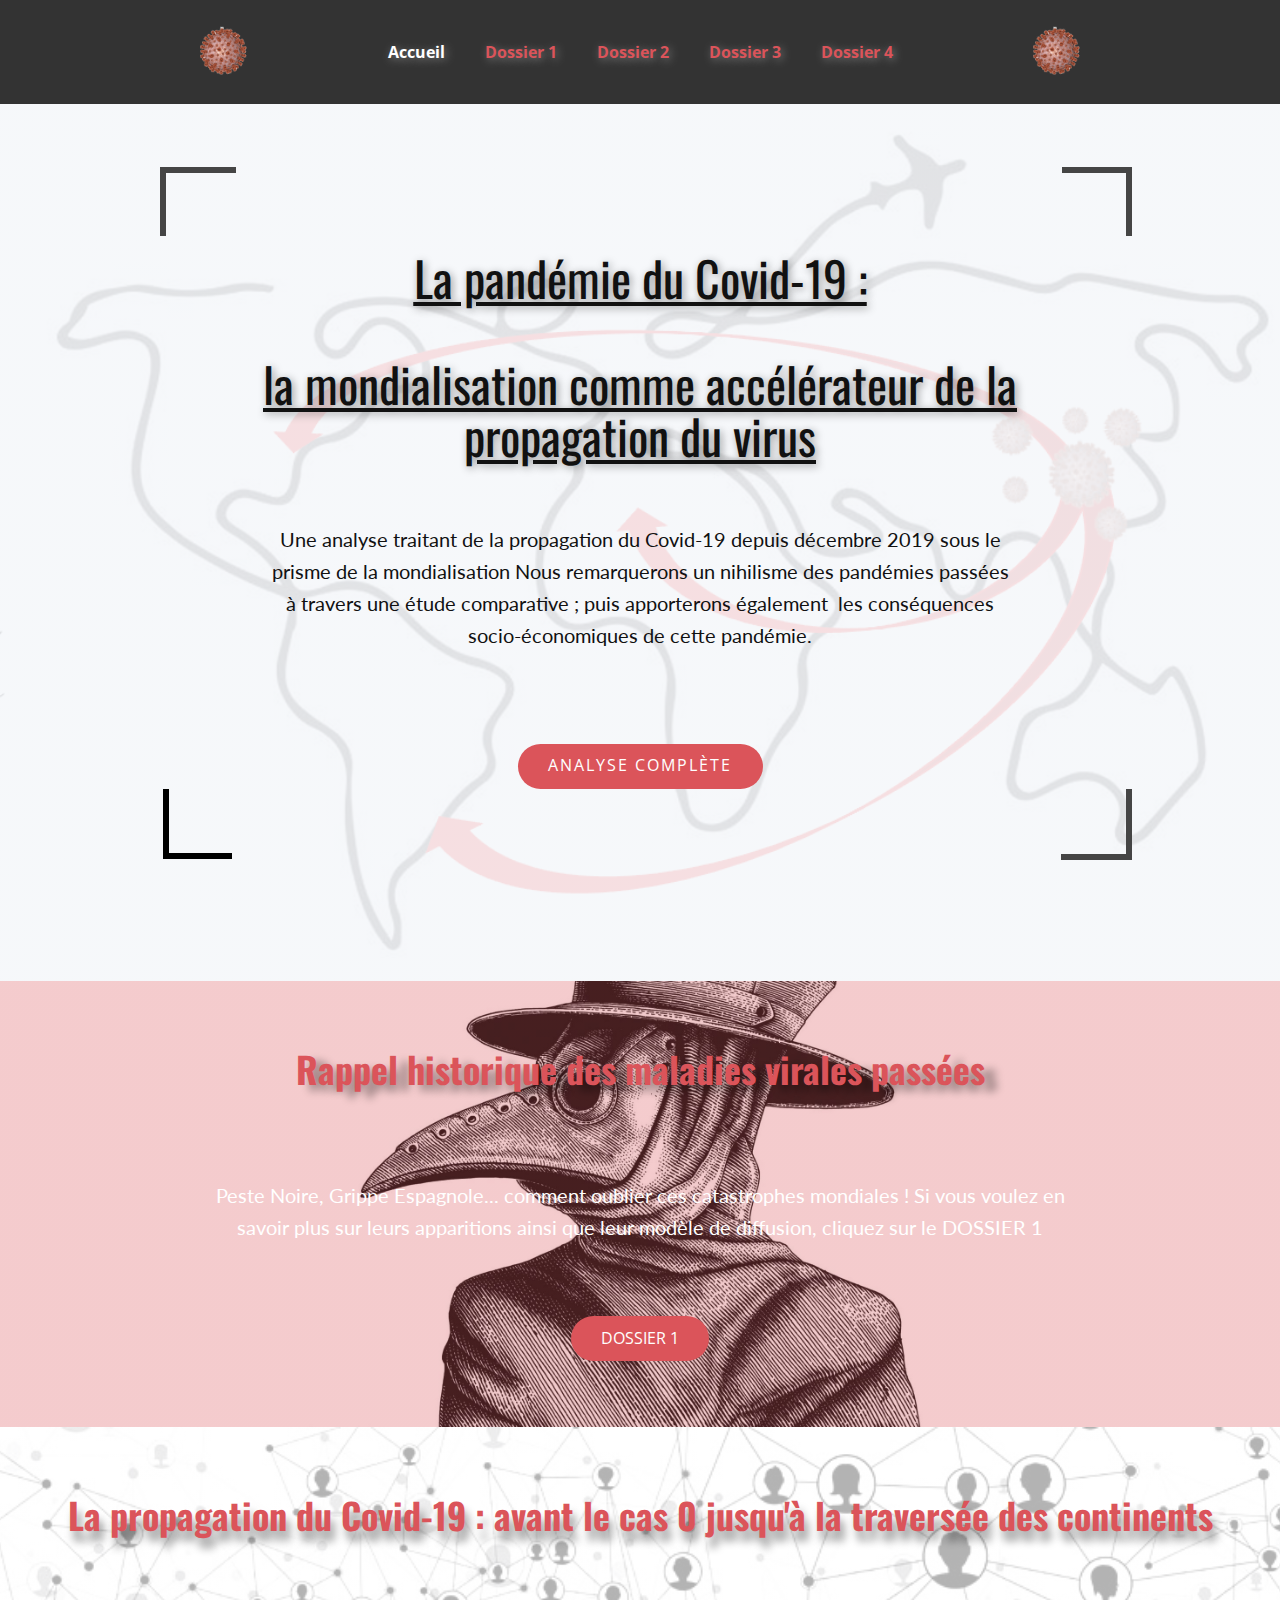
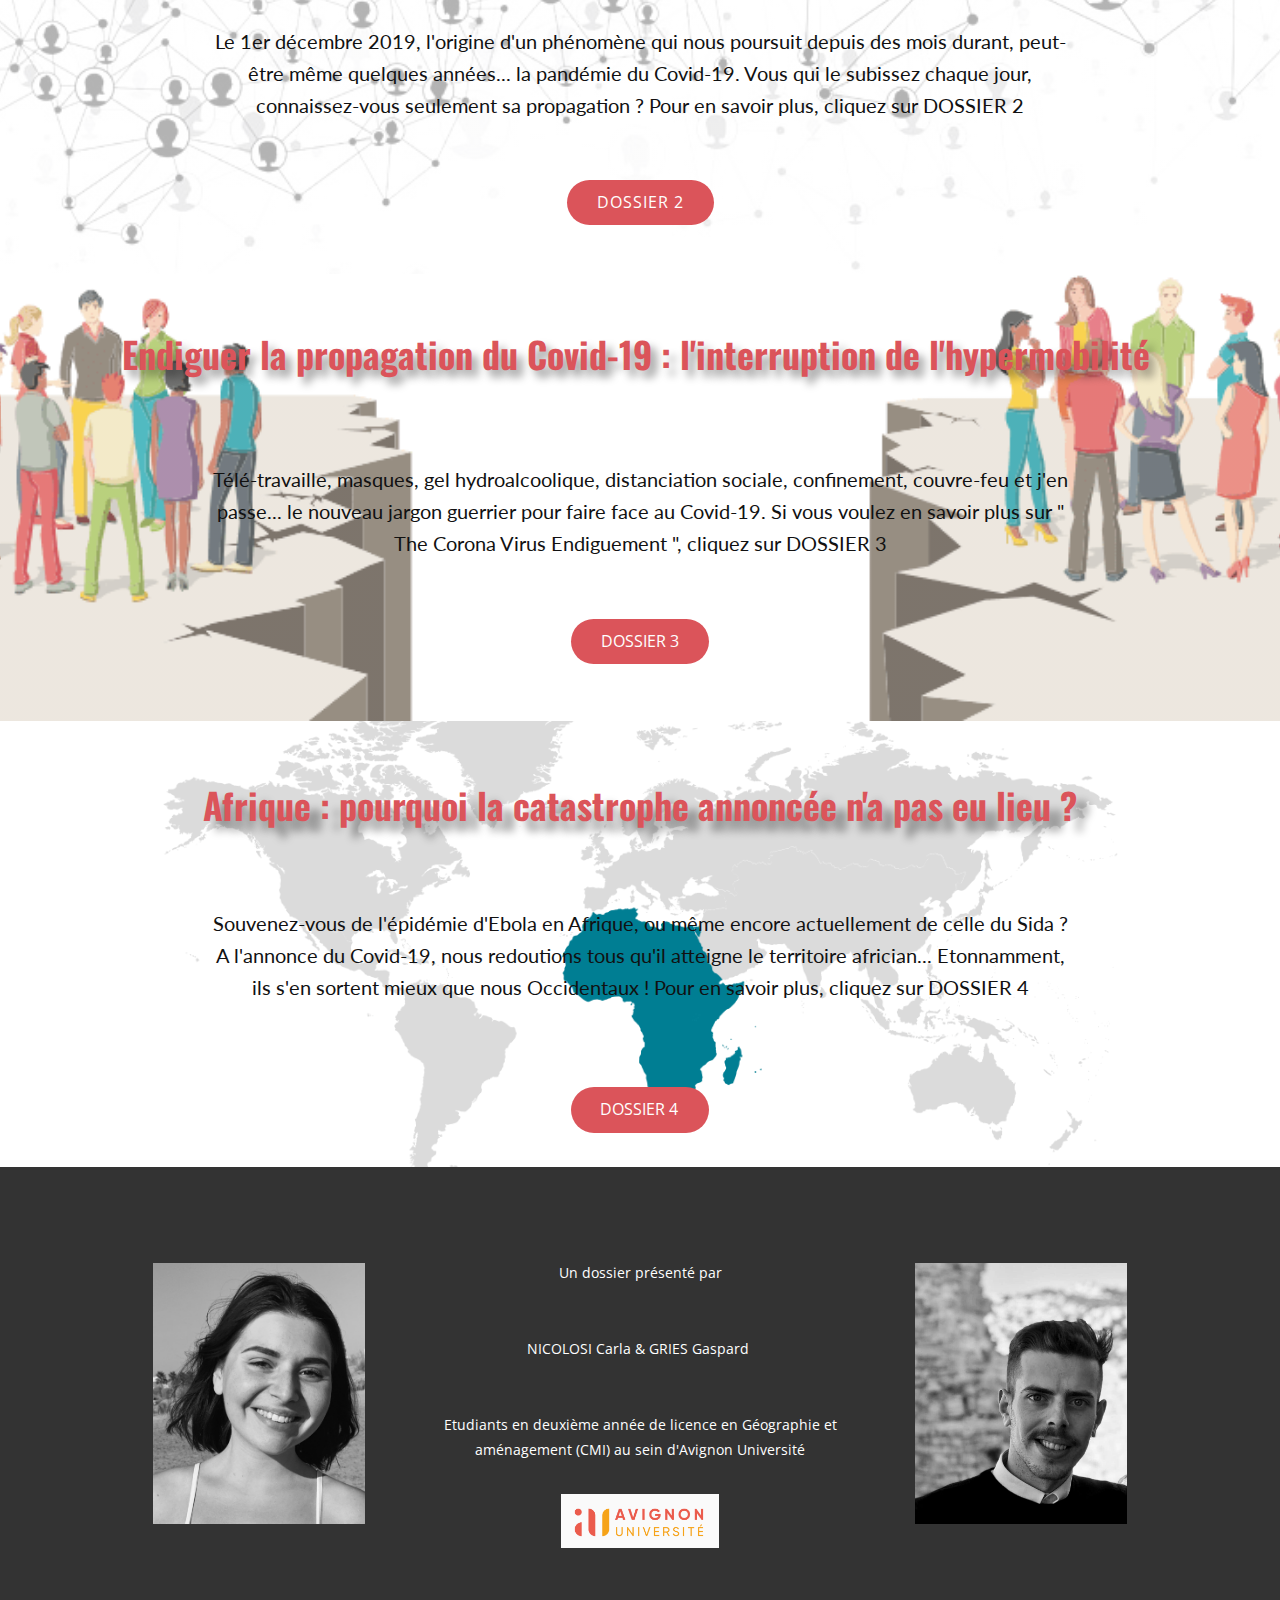
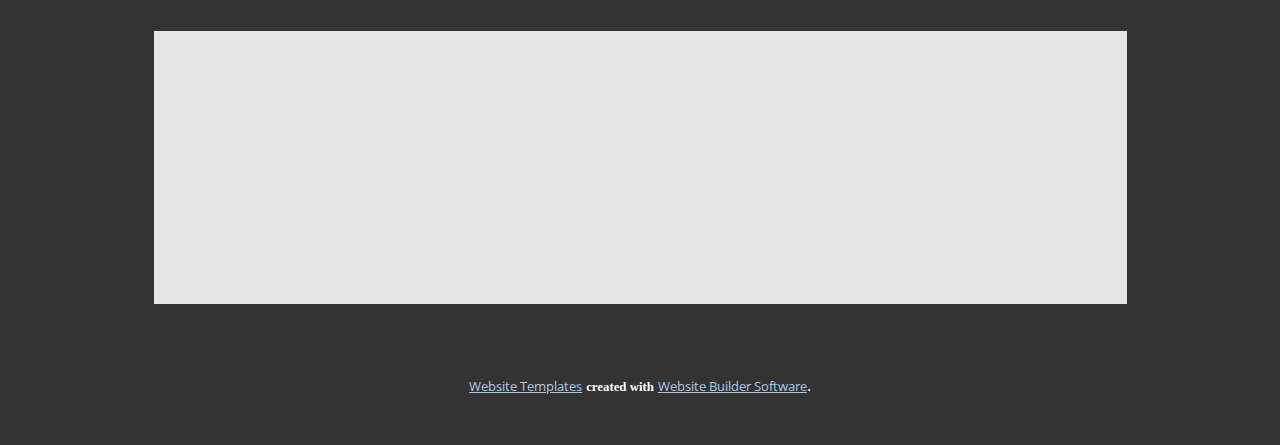
==== commit 8e52354e: "Add files via upload" ====
--- a/index.html
+++ b/index.html
@@ -3,7 +3,7 @@
   <head>
     <meta name="viewport" content="width=device-width, initial-scale=1.0">
     <meta charset="utf-8">
-    <meta name="keywords" content="Home Repair, &amp; Renovating, About Us, How Can We Help You?, Popular Services, Home Repair Services, About Us">
+    <meta name="keywords" content="Carla NICOLOSI, Key Features, Chez la belle gosse <3, Sample Headline">
     <meta name="description" content="">
     <meta name="page_type" content="np-template-header-footer-from-plugin">
     <title>Accueil</title>
@@ -12,12 +12,8 @@
     <script class="u-script" type="text/javascript" src="jquery.js" defer=""></script>
     <script class="u-script" type="text/javascript" src="nicepage.js" defer=""></script>
     <meta name="generator" content="Nicepage 3.3.7, nicepage.com">
-    
-    
-    <link id="u-theme-google-font" rel="stylesheet" href="https://fonts.googleapis.com/css?family=Oswald:200,300,400,500,600,700|Raleway:100,100i,200,200i,300,300i,400,400i,500,500i,600,600i,700,700i,800,800i,900,900i">
-    <link id="u-page-google-font" rel="stylesheet" href="https://fonts.googleapis.com/css?family=Oswald:200,300,400,500,600,700|Roboto+Slab:100,300,400,700|PT+Sans:400,400i,700,700i">
-    
-    
+    <link id="u-theme-google-font" rel="stylesheet" href="https://fonts.googleapis.com/css?family=Roboto:100,100i,300,300i,400,400i,500,500i,700,700i,900,900i|Open+Sans:300,300i,400,400i,600,600i,700,700i,800,800i">
+    <link id="u-page-google-font" rel="stylesheet" href="https://fonts.googleapis.com/css?family=Oswald:200,300,400,500,600,700|Lato:100,100i,300,300i,400,400i,700,700i,900,900i">
     
     
     
@@ -29,18 +25,18 @@
 		"@type": "Organization",
 		"name": "",
 		"url": "index.html",
-		"logo": "images/Capturedecran2018-11-08a14.05.39.png"
+		"logo": "images/avignon-univ.png"
 }</script>
     <meta property="og:title" content="Accueil">
     <meta property="og:type" content="website">
-    <meta name="theme-color" content="#eac60b">
+    <meta name="theme-color" content="#478ac9">
     <link rel="canonical" href="index.html">
     <meta property="og:url" content="index.html">
   </head>
-  <body data-home-page="Accueil.html" data-home-page-title="Accueil" class="u-body"><header class="u-clearfix u-custom-color-2 u-header u-header" id="sec-5ebf"><div class="u-clearfix u-sheet u-valign-middle u-sheet-1">
-        <nav class="u-menu u-menu-dropdown u-offcanvas u-menu-1">
-          <div class="menu-collapse" style="font-size: 1rem; letter-spacing: 0px;">
-            <a class="u-button-style u-custom-left-right-menu-spacing u-custom-padding-bottom u-custom-top-bottom-menu-spacing u-nav-link u-text-active-palette-1-base u-text-hover-palette-2-base" href="#">
+  <body data-home-page="Accueil.html" data-home-page-title="Accueil" class="u-body u-white"><header class="u-clearfix u-custom-color-6 u-header u-header" id="sec-b916"><div class="u-clearfix u-sheet u-sheet-1">
+        <nav class="u-menu u-menu-dropdown u-offcanvas u-menu-1" data-responsive-from="MD">
+          <div class="menu-collapse" style="font-size: 1rem; letter-spacing: 0px; font-weight: 700;">
+            <a class="u-border-active-palette-1-base u-border-hover-palette-1-light-1 u-button-style u-custom-left-right-menu-spacing u-custom-padding-bottom u-custom-top-bottom-menu-spacing u-nav-link u-text-active-white u-text-palette-2-base" href="#" style="text-shadow: 2px 2px 8px rgba(128,128,128,1);">
               <svg><use xmlns:xlink="http://www.w3.org/1999/xlink" xlink:href="#menu-hamburger"></use></svg>
               <svg version="1.1" xmlns="http://www.w3.org/2000/svg" xmlns:xlink="http://www.w3.org/1999/xlink"><defs><symbol id="menu-hamburger" viewBox="0 0 16 16" style="width: 16px; height: 16px;"><rect y="1" width="16" height="2"></rect><rect y="7" width="16" height="2"></rect><rect y="13" width="16" height="2"></rect>
 </symbol>
@@ -48,225 +44,115 @@
             </a>
           </div>
           <div class="u-custom-menu u-nav-container">
-            <ul class="u-nav u-unstyled u-nav-1"><li class="u-nav-item"><a class="u-button-style u-nav-link u-text-active-palette-1-base u-text-hover-palette-2-base" href="Accueil.html" style="padding: 10px 20px;">Accueil</a>
-</li><li class="u-nav-item"><a class="u-button-style u-nav-link u-text-active-palette-1-base u-text-hover-palette-2-base" href="Partie-I.html" style="padding: 10px 20px;">Partie I</a>
-</li><li class="u-nav-item"><a class="u-button-style u-nav-link u-text-active-palette-1-base u-text-hover-palette-2-base" href="Partie-II.html" style="padding: 10px 20px;">Partie II</a>
-</li><li class="u-nav-item"><a class="u-button-style u-nav-link u-text-active-palette-1-base u-text-hover-palette-2-base" href="Conclusion.html" style="padding: 10px 20px;">Conclusion</a>
+            <ul class="u-nav u-spacing-20 u-unstyled u-nav-1"><li class="u-nav-item"><a class="u-border-active-palette-1-base u-border-hover-palette-1-light-1 u-button-style u-nav-link u-text-active-white u-text-palette-2-base" href="Accueil.html" style="padding: 10px; text-shadow: 2px 2px 8px rgba(128,128,128,1);">Accueil</a>
+</li><li class="u-nav-item"><a class="u-border-active-palette-1-base u-border-hover-palette-1-light-1 u-button-style u-nav-link u-text-active-white u-text-palette-2-base" href="Dossier-1.html" style="padding: 10px; text-shadow: 2px 2px 8px rgba(128,128,128,1);">Dossier 1</a>
+</li><li class="u-nav-item"><a class="u-border-active-palette-1-base u-border-hover-palette-1-light-1 u-button-style u-nav-link u-text-active-white u-text-palette-2-base" href="Dossier-2.html" style="padding: 10px; text-shadow: 2px 2px 8px rgba(128,128,128,1);">Dossier 2</a>
+</li><li class="u-nav-item"><a class="u-border-active-palette-1-base u-border-hover-palette-1-light-1 u-button-style u-nav-link u-text-active-white u-text-palette-2-base" href="Dossier-3.html" style="padding: 10px; text-shadow: 2px 2px 8px rgba(128,128,128,1);">Dossier 3</a>
+</li><li class="u-nav-item"><a class="u-border-active-palette-1-base u-border-hover-palette-1-light-1 u-button-style u-nav-link u-text-active-white u-text-palette-2-base" href="Dossier-4.html" style="padding: 10px; text-shadow: 2px 2px 8px rgba(128,128,128,1);">Dossier 4</a>
 </li></ul>
           </div>
           <div class="u-custom-menu u-nav-container-collapse">
             <div class="u-black u-container-style u-inner-container-layout u-opacity u-opacity-95 u-sidenav">
               <div class="u-sidenav-overflow">
                 <div class="u-menu-close"></div>
-                <ul class="u-align-center u-nav u-popupmenu-items u-unstyled u-nav-2"><li class="u-nav-item"><a class="u-button-style u-nav-link" href="Accueil.html" style="padding: 10px 20px;">Accueil</a>
-</li><li class="u-nav-item"><a class="u-button-style u-nav-link" href="Partie-I.html" style="padding: 10px 20px;">Partie I</a>
-</li><li class="u-nav-item"><a class="u-button-style u-nav-link" href="Partie-II.html" style="padding: 10px 20px;">Partie II</a>
-</li><li class="u-nav-item"><a class="u-button-style u-nav-link" href="Conclusion.html" style="padding: 10px 20px;">Conclusion</a>
+                <ul class="u-align-center u-nav u-popupmenu-items u-spacing-20 u-unstyled u-nav-2"><li class="u-nav-item"><a class="u-button-style u-nav-link" href="Accueil.html" style="padding: 10px; text-shadow: 2px 2px 8px rgba(128,128,128,1);">Accueil</a>
+</li><li class="u-nav-item"><a class="u-button-style u-nav-link" href="Dossier-1.html" style="padding: 10px; text-shadow: 2px 2px 8px rgba(128,128,128,1);">Dossier 1</a>
+</li><li class="u-nav-item"><a class="u-button-style u-nav-link" href="Dossier-2.html" style="padding: 10px; text-shadow: 2px 2px 8px rgba(128,128,128,1);">Dossier 2</a>
+</li><li class="u-nav-item"><a class="u-button-style u-nav-link" href="Dossier-3.html" style="padding: 10px; text-shadow: 2px 2px 8px rgba(128,128,128,1);">Dossier 3</a>
+</li><li class="u-nav-item"><a class="u-button-style u-nav-link" href="Dossier-4.html" style="padding: 10px; text-shadow: 2px 2px 8px rgba(128,128,128,1);">Dossier 4</a>
 </li></ul>
               </div>
             </div>
             <div class="u-black u-menu-overlay u-opacity u-opacity-70"></div>
           </div>
         </nav>
-        <a href="https://nicepage.com" class="u-image u-logo u-image-1" data-image-width="1390" data-image-height="330">
-          <img src="images/Capturedecran2018-11-08a14.05.39.png" class="u-logo-image u-logo-image-1" data-image-width="196.5715">
+        <img src="images/molecule.png" alt="" class="u-image u-image-default u-preserve-proportions u-image-1" data-image-width="114" data-image-height="72">
+        <img src="images/molecule.png" alt="" class="u-image u-image-default u-preserve-proportions u-image-2" data-image-width="114" data-image-height="72">
+      </div></header>
+    <section class="u-align-center u-clearfix u-image u-image-contain u-shading u-section-1" id="sec-b511" data-image-width="1110" data-image-height="720">
+      <div class="u-clearfix u-sheet u-sheet-1">
+        <div class="u-border-6 u-border-grey-dark-1 u-shape u-shape-bottom u-shape-left u-shape-1"></div>
+        <div class="u-border-6 u-border-grey-dark-1 u-shape u-shape-bottom u-shape-right u-shape-2"></div>
+        <h1 class="u-custom-font u-font-oswald u-text u-text-body-color u-text-1"><u style="">La
+pandémie du Covid-19&nbsp;:</u>
+          <br>
+          <br><u style="">la mondialisation comme accélérateur de la
+propagation du virus</u>
+        </h1>
+        <p class="u-custom-font u-font-lato u-text u-text-body-color u-text-2">Une analyse traitant de la propagation du Covid-19 depuis décembre 2019 sous le prisme de la mondialisation Nous remarquerons un nihilisme des pandémies passées à travers une étude comparative ; puis apporterons également&nbsp; les conséquences socio-économiques de cette pandémie.</p>
+        <a href="files/covidredjimi.pdf" class="u-active-palette-2-base u-btn u-btn-round u-button-style u-color-scheme-summer-time u-color-style-multicolor-1 u-file-link u-hover-palette-2-base u-palette-2-base u-radius-50 u-text-active-white u-text-body-alt-color u-text-hover-white u-btn-1" target="_blank">ANALYSE Complète<br>
         </a>
-      </div></header>
-    <section class="u-clearfix u-section-1" id="carousel_fd50">
+        <div class="u-border-6 u-border-black u-shape u-shape-right u-shape-top u-shape-3"></div>
+        <div class="u-border-6 u-border-grey-dark-1 u-shape u-shape-left u-shape-top u-shape-4"></div>
+      </div>
+    </section>
+    <section class="u-align-center u-clearfix u-image u-image-contain u-shading u-section-2" id="sec-ccb0" data-image-width="1656" data-image-height="1060">
       <div class="u-clearfix u-sheet u-sheet-1">
-        <div class="u-clearfix u-expanded-width u-layout-wrap u-layout-wrap-1">
-          <div class="u-layout">
-            <div class="u-layout-row">
-              <div class="u-align-left u-container-style u-layout-cell u-right-cell u-size-28 u-layout-cell-1">
-                <div class="u-container-layout u-container-layout-1">
-                  <h1 class="u-custom-font u-heading-font u-text u-text-custom-color-2 u-title u-text-1">Les énergies en afrique :</h1>
-                  <h2 class="u-text u-text-custom-color-3 u-text-2">L'enjeu des énergies renouvelables</h2>
-                  <div class="u-shape u-shape-svg u-text-custom-color-2 u-shape-1">
-                    <svg class="u-svg-link" preserveAspectRatio="none" viewBox="0 0 160 160" style=""><use xmlns:xlink="http://www.w3.org/1999/xlink" xlink:href="#svg-a867"></use></svg>
-                    <svg xmlns="http://www.w3.org/2000/svg" xmlns:xlink="http://www.w3.org/1999/xlink" version="1.1" xml:space="preserve" class="u-svg-content" viewBox="0 0 160 160" x="0px" y="0px" id="svg-a867"><path d="M14.5,7.3c0,4-3.3,7.3-7.3,7.3S0,11.2,0,7.3S3.3,0,7.3,0S14.5,3.3,14.5,7.3z M7.3,24.2c-4,0-7.3,3.3-7.3,7.3
-	s3.3,7.3,7.3,7.3s7.3-3.3,7.3-7.3S11.2,24.2,7.3,24.2z M31.5,0c-4,0-7.3,3.3-7.3,7.3s3.3,7.3,7.3,7.3s7.3-3.3,7.3-7.3S35.5,0,31.5,0
-	z M55.8,0c-4,0-7.3,3.3-7.3,7.3s3.3,7.3,7.3,7.3S63,11.2,63,7.3S59.7,0,55.8,0z M80,0c-4,0-7.3,3.3-7.3,7.3s3.3,7.3,7.3,7.3
-	s7.3-3.3,7.3-7.3S84,0,80,0z M104.2,0c-4,0-7.3,3.3-7.3,7.3s3.3,7.3,7.3,7.3c4,0,7.3-3.3,7.3-7.3S108.2,0,104.2,0z M128.5,0
-	c-4,0-7.3,3.3-7.3,7.3s3.3,7.3,7.3,7.3c4,0,7.3-3.3,7.3-7.3S132.5,0,128.5,0z M152.7,0c-4,0-7.3,3.3-7.3,7.3s3.3,7.3,7.3,7.3
-	c4,0,7.3-3.3,7.3-7.3S156.7,0,152.7,0z M31.5,24.2c-4,0-7.3,3.3-7.3,7.3s3.3,7.3,7.3,7.3s7.3-3.3,7.3-7.3S35.5,24.2,31.5,24.2z
-	 M55.8,24.2c-4,0-7.3,3.3-7.3,7.3s3.3,7.3,7.3,7.3s7.3-3.3,7.3-7.3S59.7,24.2,55.8,24.2z M80,24.2c-4,0-7.3,3.3-7.3,7.3
-	s3.3,7.3,7.3,7.3s7.3-3.3,7.3-7.3S84,24.2,80,24.2z M104.2,24.2c-4,0-7.3,3.3-7.3,7.3s3.3,7.3,7.3,7.3c4,0,7.3-3.3,7.3-7.3
-	S108.2,24.2,104.2,24.2z M128.5,24.2c-4,0-7.3,3.3-7.3,7.3s3.3,7.3,7.3,7.3c4,0,7.3-3.3,7.3-7.3S132.5,24.2,128.5,24.2z M152.7,24.2
-	c-4,0-7.3,3.3-7.3,7.3s3.3,7.3,7.3,7.3c4,0,7.3-3.3,7.3-7.3S156.7,24.2,152.7,24.2z M7.3,48.5c-4,0-7.3,3.3-7.3,7.3S3.3,63,7.3,63
-	s7.3-3.3,7.3-7.3S11.2,48.5,7.3,48.5z M31.5,48.5c-4,0-7.3,3.3-7.3,7.3s3.3,7.3,7.3,7.3s7.3-3.3,7.3-7.3S35.5,48.5,31.5,48.5z
-	 M55.8,48.5c-4,0-7.3,3.3-7.3,7.3s3.3,7.3,7.3,7.3s7.3-3.3,7.3-7.3S59.7,48.5,55.8,48.5z M80,48.5c-4,0-7.3,3.3-7.3,7.3S76,63,80,63
-	s7.3-3.3,7.3-7.3S84,48.5,80,48.5z M104.2,48.5c-4,0-7.3,3.3-7.3,7.3s3.3,7.3,7.3,7.3c4,0,7.3-3.3,7.3-7.3S108.2,48.5,104.2,48.5z
-	 M128.5,48.5c-4,0-7.3,3.3-7.3,7.3s3.3,7.3,7.3,7.3c4,0,7.3-3.3,7.3-7.3S132.5,48.5,128.5,48.5z M152.7,48.5c-4,0-7.3,3.3-7.3,7.3
-	s3.3,7.3,7.3,7.3c4,0,7.3-3.3,7.3-7.3S156.7,48.5,152.7,48.5z M7.3,72.7C3.3,72.7,0,76,0,80s3.3,7.3,7.3,7.3s7.3-3.3,7.3-7.3
-	S11.2,72.7,7.3,72.7z M31.5,72.7c-4,0-7.3,3.3-7.3,7.3s3.3,7.3,7.3,7.3s7.3-3.3,7.3-7.3S35.5,72.7,31.5,72.7z M55.8,72.7
-	c-4,0-7.3,3.3-7.3,7.3s3.3,7.3,7.3,7.3S63,84,63,80S59.7,72.7,55.8,72.7z M80,72.7c-4,0-7.3,3.3-7.3,7.3s3.3,7.3,7.3,7.3
-	s7.3-3.3,7.3-7.3S84,72.7,80,72.7z M104.2,72.7c-4,0-7.3,3.3-7.3,7.3s3.3,7.3,7.3,7.3c4,0,7.3-3.3,7.3-7.3S108.2,72.7,104.2,72.7z
-	 M128.5,72.7c-4,0-7.3,3.3-7.3,7.3s3.3,7.3,7.3,7.3c4,0,7.3-3.3,7.3-7.3S132.5,72.7,128.5,72.7z M152.7,72.7c-4,0-7.3,3.3-7.3,7.3
-	s3.3,7.3,7.3,7.3c4,0,7.3-3.3,7.3-7.3S156.7,72.7,152.7,72.7z M7.3,97c-4,0-7.3,3.3-7.3,7.3c0,4,3.3,7.3,7.3,7.3s7.3-3.3,7.3-7.3
-	C14.5,100.3,11.2,97,7.3,97z M31.5,97c-4,0-7.3,3.3-7.3,7.3c0,4,3.3,7.3,7.3,7.3s7.3-3.3,7.3-7.3C38.8,100.3,35.5,97,31.5,97z
-	 M55.8,97c-4,0-7.3,3.3-7.3,7.3c0,4,3.3,7.3,7.3,7.3s7.3-3.3,7.3-7.3C63,100.3,59.7,97,55.8,97z M80,97c-4,0-7.3,3.3-7.3,7.3
-	c0,4,3.3,7.3,7.3,7.3s7.3-3.3,7.3-7.3C87.3,100.3,84,97,80,97z M104.2,97c-4,0-7.3,3.3-7.3,7.3c0,4,3.3,7.3,7.3,7.3
-	c4,0,7.3-3.3,7.3-7.3C111.5,100.3,108.2,97,104.2,97z M128.5,97c-4,0-7.3,3.3-7.3,7.3c0,4,3.3,7.3,7.3,7.3c4,0,7.3-3.3,7.3-7.3
-	C135.8,100.3,132.5,97,128.5,97z M152.7,97c-4,0-7.3,3.3-7.3,7.3c0,4,3.3,7.3,7.3,7.3c4,0,7.3-3.3,7.3-7.3
-	C160,100.3,156.7,97,152.7,97z M7.3,121.2c-4,0-7.3,3.3-7.3,7.3c0,4,3.3,7.3,7.3,7.3s7.3-3.3,7.3-7.3
-	C14.5,124.5,11.2,121.2,7.3,121.2z M31.5,121.2c-4,0-7.3,3.3-7.3,7.3c0,4,3.3,7.3,7.3,7.3s7.3-3.3,7.3-7.3
-	C38.8,124.5,35.5,121.2,31.5,121.2z M55.8,121.2c-4,0-7.3,3.3-7.3,7.3c0,4,3.3,7.3,7.3,7.3s7.3-3.3,7.3-7.3
-	C63,124.5,59.7,121.2,55.8,121.2z M80,121.2c-4,0-7.3,3.3-7.3,7.3c0,4,3.3,7.3,7.3,7.3s7.3-3.3,7.3-7.3
-	C87.3,124.5,84,121.2,80,121.2z M104.2,121.2c-4,0-7.3,3.3-7.3,7.3c0,4,3.3,7.3,7.3,7.3c4,0,7.3-3.3,7.3-7.3
-	C111.5,124.5,108.2,121.2,104.2,121.2z M128.5,121.2c-4,0-7.3,3.3-7.3,7.3c0,4,3.3,7.3,7.3,7.3c4,0,7.3-3.3,7.3-7.3
-	C135.8,124.5,132.5,121.2,128.5,121.2z M152.7,121.2c-4,0-7.3,3.3-7.3,7.3c0,4,3.3,7.3,7.3,7.3c4,0,7.3-3.3,7.3-7.3
-	C160,124.5,156.7,121.2,152.7,121.2z M7.3,145.5c-4,0-7.3,3.3-7.3,7.3c0,4,3.3,7.3,7.3,7.3s7.3-3.3,7.3-7.3
-	C14.5,148.8,11.2,145.5,7.3,145.5z M31.5,145.5c-4,0-7.3,3.3-7.3,7.3c0,4,3.3,7.3,7.3,7.3s7.3-3.3,7.3-7.3
-	C38.8,148.8,35.5,145.5,31.5,145.5z M55.8,145.5c-4,0-7.3,3.3-7.3,7.3c0,4,3.3,7.3,7.3,7.3s7.3-3.3,7.3-7.3
-	C63,148.8,59.7,145.5,55.8,145.5z M80,145.5c-4,0-7.3,3.3-7.3,7.3c0,4,3.3,7.3,7.3,7.3s7.3-3.3,7.3-7.3
-	C87.3,148.8,84,145.5,80,145.5z M104.2,145.5c-4,0-7.3,3.3-7.3,7.3c0,4,3.3,7.3,7.3,7.3c4,0,7.3-3.3,7.3-7.3
-	C111.5,148.8,108.2,145.5,104.2,145.5z M128.5,145.5c-4,0-7.3,3.3-7.3,7.3c0,4,3.3,7.3,7.3,7.3c4,0,7.3-3.3,7.3-7.3
-	C135.8,148.8,132.5,145.5,128.5,145.5z M152.7,145.5c-4,0-7.3,3.3-7.3,7.3c0,4,3.3,7.3,7.3,7.3c4,0,7.3-3.3,7.3-7.3
-	C160,148.8,156.7,145.5,152.7,145.5z"></path></svg>
+        <p class="u-custom-font u-font-oswald u-text u-text-1">
+          <span class="u-text-palette-2-base">Rappel historique des maladies virales passées</span>
+          <br>
+        </p>
+        <p class="u-custom-font u-font-lato u-text u-text-2">Peste Noire, Grippe Espagnole... comment oublier ces catastrophes mondiales ! Si vous voulez en savoir plus sur leurs apparitions ainsi que leur modèle de diffusion, cliquez sur le DOSSIER 1</p>
+        <a href="Dossier-1.html" data-page-id="1888130592" class="u-active-palette-5-base u-btn u-btn-round u-button-style u-palette-2-base u-radius-50 u-btn-1">DOSSIER 1</a>
+      </div>
+    </section>
+    <section class="u-align-center u-clearfix u-image u-shading u-section-3" id="sec-4f05" data-image-width="1000" data-image-height="279">
+      <div class="u-clearfix u-sheet u-sheet-1">
+        <p class="u-custom-font u-font-oswald u-text u-text-palette-2-base u-text-1">La propagation du Covid-19 : avant le cas 0 jusqu'à la traversée des continents</p>
+        <p class="u-custom-font u-font-lato u-text u-text-body-color u-text-2">Le 1er décembre 2019, l'origine d'un phénomène qui nous poursuit depuis des mois durant, peut-être même quelques années... la pandémie du Covid-19. Vous qui le subissez chaque jour, connaissez-vous seulement sa propagation ? Pour en savoir plus, cliquez sur DOSSIER 2</p>
+        <a href="Dossier-2.html" data-page-id="969428602" class="u-active-palette-5-base u-btn u-btn-round u-button-style u-palette-2-base u-radius-50 u-btn-1" target="_blank">DOSSIER 2</a>
+      </div>
+    </section>
+    <section class="u-clearfix u-image u-shading u-section-4" id="sec-3134" data-image-width="787" data-image-height="252">
+      <div class="u-clearfix u-sheet u-sheet-1">
+        <h2 class="u-align-center u-custom-font u-font-oswald u-text u-text-palette-2-base u-text-1">Endiguer la propagation du Covid-19 : l'interruption de l'hypermobilité&nbsp;<br>
+        </h2>
+        <p class="u-align-center u-custom-font u-font-lato u-text u-text-body-color u-text-2">Télé-travaille, masques, gel hydroalcoolique, distanciation sociale, confinement, couvre-feu et j'en passe... le nouveau jargon guerrier pour faire face au Covid-19. Si vous voulez en savoir plus sur " The Corona Virus Endiguement ", cliquez sur DOSSIER 3</p>
+        <a href="Dossier-3.html" data-page-id="2037510799" class="u-active-palette-5-base u-btn u-btn-round u-button-style u-palette-2-base u-radius-50 u-btn-1">DOSSIER 3</a>
+      </div>
+    </section>
+    <section class="u-clearfix u-image u-section-5" id="sec-a14b" data-image-width="1400" data-image-height="532">
+      <div class="u-clearfix u-sheet u-sheet-1">
+        <p class="u-align-left u-custom-font u-font-oswald u-text u-text-default u-text-palette-2-base u-text-1"> Afrique : pourquoi la catastrophe annoncée n'a pas eu lieu ?</p>
+        <p class="u-align-center u-custom-font u-font-lato u-text u-text-body-color u-text-2">Souvenez-vous de l'épidémie d'Ebola en Afrique, ou même encore actuellement de celle du Sida ? A l'annonce du Covid-19, nous redoutions tous qu'il atteigne le territoire africian... Etonnamment, ils s'en sortent mieux que nous Occidentaux ! Pour en savoir plus, cliquez sur DOSSIER 4</p>
+        <a href="Dossier-4.html" data-page-id="498329010" class="u-active-palette-5-base u-btn u-btn-round u-button-style u-palette-2-base u-radius-50 u-btn-1">DOSSIER 4</a>
+      </div>
+    </section>
+    
+    
+    <footer class="u-align-center u-clearfix u-footer u-grey-80 u-footer" id="sec-598c"><div class="u-clearfix u-sheet u-sheet-1">
+        <p class="u-small-text u-text u-text-variant u-text-1">Un dossier présenté par<br>&nbsp;<br>
+          <br>NICOLOSI Carla &amp; GRIES Gaspard&nbsp;<br>
+          <br>
+          <br>Etudiants en deuxième année de licence en Géographie et aménagement (CMI) au sein d'Avignon Université<br>
+          <br>
+          <br>
+          <br>
+          <br>
+        </p>
+        <a href="https://nicepage.com" class="u-image u-image-default u-logo u-image-1" data-image-width="1200" data-image-height="410">
+          <img src="images/avignon-univ.png" class="u-logo-image u-logo-image-1" data-image-width="158.4285">
+        </a>
+        <div class="u-clearfix u-layout-wrap u-layout-wrap-1">
+          <div class="u-layout" style="">
+            <div class="u-layout-row" style="">
+              <div class="u-align-left u-container-style u-layout-cell u-left-cell u-size-1 u-layout-cell-1">
+                <div class="u-container-layout u-container-layout-1"></div>
+              </div>
+              <div class="u-container-style u-layout-cell u-right-cell u-size-59 u-layout-cell-2">
+                <div class="u-container-layout u-container-layout-2">
+                  <div class="u-expanded u-grey-10 u-map">
+                    <div class="embed-responsive">
+                      <iframe class="embed-responsive-item" src="//maps.google.com/maps?output=embed&amp;q=Universit%C3%A9%20d'Avignon&amp;t=m" data-map="[base64]"></iframe>
+                    </div>
                   </div>
-                </div>
-              </div>
-              <div class="u-align-left u-container-style u-layout-cell u-left-cell u-size-32 u-layout-cell-2">
-                <div class="u-container-layout u-container-layout-2">
-                  <img src="images/file-20181211-76965-14se24v.png.webp" alt="" class="u-expanded-width u-image u-image-default u-image-1" data-image-width="754" data-image-height="780">
                 </div>
               </div>
             </div>
           </div>
         </div>
-      </div>
-    </section>
-    <section class="u-align-left u-clearfix u-section-2" id="sec-e889">
-      <div class="u-clearfix u-sheet u-sheet-1">
-        <div id="carousel-82ff" data-interval="5000" data-u-ride="carousel" class="u-carousel u-expanded-width-xs u-slider u-slider-1">
-          <ol class="u-absolute-hcenter u-carousel-indicators u-carousel-indicators-1">
-            <li data-u-target="#carousel-82ff" class="u-active u-grey-30 u-shape-circle" data-u-slide-to="0" style="width: 10px; height: 10px;"></li>
-            <li data-u-target="#carousel-82ff" class="u-grey-30 u-shape-circle" data-u-slide-to="1" style="width: 10px; height: 10px;"></li>
-          </ol>
-          <div class="u-carousel-inner" role="listbox">
-            <div class="u-active u-align-center u-carousel-item u-container-style u-slide">
-              <div class="u-container-layout u-valign-bottom u-container-layout-1"><span class="u-icon u-icon-circle u-text-grey-25 u-icon-1">
-              <svg class="u-svg-link" preserveAspectRatio="xMidYMin slice" viewBox="0 0 95.333 95.332" style=""><use xmlns:xlink="http://www.w3.org/1999/xlink" xlink:href="#svg-3f56"></use></svg>
-              <svg xmlns="http://www.w3.org/2000/svg" xmlns:xlink="http://www.w3.org/1999/xlink" version="1.1" xml:space="preserve" class="u-svg-content" viewBox="0 0 95.333 95.332" x="0px" y="0px" id="svg-3f56" style="enable-background:new 0 0 95.333 95.332;"><g><g><path d="M30.512,43.939c-2.348-0.676-4.696-1.019-6.98-1.019c-3.527,0-6.47,0.806-8.752,1.793    c2.2-8.054,7.485-21.951,18.013-23.516c0.975-0.145,1.774-0.85,2.04-1.799l2.301-8.23c0.194-0.696,0.079-1.441-0.318-2.045    s-1.035-1.007-1.75-1.105c-0.777-0.106-1.569-0.16-2.354-0.16c-12.637,0-25.152,13.19-30.433,32.076    c-3.1,11.08-4.009,27.738,3.627,38.223c4.273,5.867,10.507,9,18.529,9.313c0.033,0.001,0.065,0.002,0.098,0.002    c9.898,0,18.675-6.666,21.345-16.209c1.595-5.705,0.874-11.688-2.032-16.851C40.971,49.307,36.236,45.586,30.512,43.939z"></path><path d="M92.471,54.413c-2.875-5.106-7.61-8.827-13.334-10.474c-2.348-0.676-4.696-1.019-6.979-1.019    c-3.527,0-6.471,0.806-8.753,1.793c2.2-8.054,7.485-21.951,18.014-23.516c0.975-0.145,1.773-0.85,2.04-1.799l2.301-8.23    c0.194-0.696,0.079-1.441-0.318-2.045c-0.396-0.604-1.034-1.007-1.75-1.105c-0.776-0.106-1.568-0.16-2.354-0.16    c-12.637,0-25.152,13.19-30.434,32.076c-3.099,11.08-4.008,27.738,3.629,38.225c4.272,5.866,10.507,9,18.528,9.312    c0.033,0.001,0.065,0.002,0.099,0.002c9.897,0,18.675-6.666,21.345-16.209C96.098,65.559,95.376,59.575,92.471,54.413z"></path>
-</g>
-</g></svg>
-            </span>
-                <p class="u-align-center u-large-text u-text u-text-variant u-text-1">&nbsp;"Un continent qui dans un proche avenir pourrait, d’après l’Agence internationale de l’énergie (AIE), devenir le plus dynamique dans le domaine énergétique (sous réserve d'un certain nombre de conditions). En effet, l’énergie se trouve au cœur de deux aspects fondamentaux de l’avenir de l’Afrique&nbsp;: le développement économique et social, d’une part, et le changement climatique, d’autre part."</p>
-                <h6 class="u-align-center u-text u-text-2">Roberto Cantoni &amp; Marta Musso</h6>
-                <h4 class="u-align-center u-text u-text-3">Introduction de&nbsp;<br>
-                  <span style="font-style: italic;">L'énergie en Afrique : les faits et les chiffres </span>
-                </h4>
-              </div>
-            </div>
-            <div class="test-slide u-carousel-item u-container-style u-slide">
-              <div class="u-container-layout u-container-layout-2"><span class="u-icon u-icon-circle u-text-grey-25 u-icon-2">
-              <svg class="u-svg-link" preserveAspectRatio="xMidYMin slice" viewBox="0 0 95.333 95.332" style=""><use xmlns:xlink="http://www.w3.org/1999/xlink" xlink:href="#svg-6325"></use></svg>
-              <svg xmlns="http://www.w3.org/2000/svg" xmlns:xlink="http://www.w3.org/1999/xlink" version="1.1" xml:space="preserve" class="u-svg-content" viewBox="0 0 95.333 95.332" x="0px" y="0px" id="svg-6325" style="enable-background:new 0 0 95.333 95.332;"><g><g><path d="M30.512,43.939c-2.348-0.676-4.696-1.019-6.98-1.019c-3.527,0-6.47,0.806-8.752,1.793    c2.2-8.054,7.485-21.951,18.013-23.516c0.975-0.145,1.774-0.85,2.04-1.799l2.301-8.23c0.194-0.696,0.079-1.441-0.318-2.045    s-1.035-1.007-1.75-1.105c-0.777-0.106-1.569-0.16-2.354-0.16c-12.637,0-25.152,13.19-30.433,32.076    c-3.1,11.08-4.009,27.738,3.627,38.223c4.273,5.867,10.507,9,18.529,9.313c0.033,0.001,0.065,0.002,0.098,0.002    c9.898,0,18.675-6.666,21.345-16.209c1.595-5.705,0.874-11.688-2.032-16.851C40.971,49.307,36.236,45.586,30.512,43.939z"></path><path d="M92.471,54.413c-2.875-5.106-7.61-8.827-13.334-10.474c-2.348-0.676-4.696-1.019-6.979-1.019    c-3.527,0-6.471,0.806-8.753,1.793c2.2-8.054,7.485-21.951,18.014-23.516c0.975-0.145,1.773-0.85,2.04-1.799l2.301-8.23    c0.194-0.696,0.079-1.441-0.318-2.045c-0.396-0.604-1.034-1.007-1.75-1.105c-0.776-0.106-1.568-0.16-2.354-0.16    c-12.637,0-25.152,13.19-30.434,32.076c-3.099,11.08-4.008,27.738,3.629,38.225c4.272,5.866,10.507,9,18.528,9.312    c0.033,0.001,0.065,0.002,0.099,0.002c9.897,0,18.675-6.666,21.345-16.209C96.098,65.559,95.376,59.575,92.471,54.413z"></path>
-</g>
-</g></svg>
-            </span>
-                <p class="u-align-center u-large-text u-text u-text-variant u-text-4">&nbsp;"Plus de 620 millions de personnes vivent sans accès à l'électricité et environ 730 millions de personnes utilisent des modes de cuisson dangereux et inefficaces."</p>
-                <h6 class="u-align-center u-text u-text-5">Agence internationale de l'énergie</h6>
-                <h4 class="u-align-center u-text u-text-6">Perspectives du secteur énergétique en Afrique - Concentration sur les perspectives du secteur énergétique en Afrique subsaharienne (2017)<br>
-                </h4>
-              </div>
-            </div>
-          </div>
-          <a class="u-absolute-vcenter u-carousel-control u-carousel-control-prev u-text-grey-30 u-carousel-control-1" href="#carousel-82ff" role="button" data-u-slide="prev">
-            <span aria-hidden="true">
-              <svg viewBox="0 0 477.175 477.175"><path d="M145.188,238.575l215.5-215.5c5.3-5.3,5.3-13.8,0-19.1s-13.8-5.3-19.1,0l-225.1,225.1c-5.3,5.3-5.3,13.8,0,19.1l225.1,225
-                    c2.6,2.6,6.1,4,9.5,4s6.9-1.3,9.5-4c5.3-5.3,5.3-13.8,0-19.1L145.188,238.575z"></path></svg>
-            </span>
-            <span class="sr-only">+Previous</span>
-          </a>
-          <a class="u-absolute-vcenter u-carousel-control u-carousel-control-next u-text-grey-30 u-carousel-control-2" href="#carousel-82ff" role="button" data-u-slide="next">
-            <span aria-hidden="true">
-              <svg viewBox="0 0 477.175 477.175"><path d="M360.731,229.075l-225.1-225.1c-5.3-5.3-13.8-5.3-19.1,0s-5.3,13.8,0,19.1l215.5,215.5l-215.5,215.5
-                    c-5.3,5.3-5.3,13.8,0,19.1c2.6,2.6,6.1,4,9.5,4c3.4,0,6.9-1.3,9.5-4l225.1-225.1C365.931,242.875,365.931,234.275,360.731,229.075z"></path></svg>
-            </span>
-            <span class="sr-only">+Next</span>
-          </a>
-        </div>
-      </div>
-    </section>
-    <section class="u-align-center u-clearfix u-grey-10 u-section-3" id="carousel_e133">
-      <div class="u-clearfix u-sheet u-sheet-1">
-        <h1 class="u-text u-text-default u-text-1">Introduction</h1>
-        <p class="u-align-justify u-custom-font u-font-roboto-slab u-text u-text-2">L'Afrique est le continent le moins développé et le moins avancé de la planète sur de nombreux points. Bien sûr au niveau économique, il est en retard par rapport aux "pays du Nord" et peine à avoir sa place dans les marchés internationaux. Le mal-développement social de sa population empêche en grande partie le fait que l'Afrique ne soit pas prise au sérieux comme un acteur important de la mondialisation. L'énergie est aujourd'hui un facteur nécessaire de ce développement. Or l'Afrique manque de cette ressource puisqu'en 2016 à peine la moitié de la population africaine a accès à l'électricité contre 87% en moyenne dans le monde. De plus il existe de fortes inégalités entre les pays et entre les ménages ruraux et urbains. Cependant l'Afrique produit environ 1/5 des énergies fossiles mondiale. Il existe donc bien un fossé entre la production de la ressource, son accessibilité et la capcité à produire des énergies plus renouvelables.<br>
-          <br>Aujourd'hui nous allons nous intéresser aux énergies en Afrique et en particulier aux énergies renouvelables et à la place qu'elles peuvent ou pourront avoir dans le développement du continent.<br>Dans une première partie, vous rentrerez dans le vif du sujet avec un panorama des énergies présentes en Afrique et plus particulièrement des énergies renouvelables et leur importance. Dans une seconde partie, vous verrez les moyens mis en oeuvre pour le développement d'énergies renouvelables. Et en guise de conclusion, vous pourrez découvrir le monde des données et de la data visualisation. Vous comprendez d'où viennent les données utilisées tout au long du raisonnement et comment elles ont été utilisées.&nbsp;
-        </p>
-      </div>
-    </section>
-    <section class="u-align-center-lg u-align-center-md u-align-center-sm u-align-center-xl u-align-left-xs u-clearfix u-grey-90 u-section-4" id="carousel_3118">
-      <div class="u-clearfix u-sheet u-sheet-1">
-        <h1 class="u-text u-text-default u-text-1">Sommaire</h1>
-        <div class="u-expanded-width u-list u-repeater u-list-1">
-          <div class="u-align-center u-container-style u-list-item u-repeater-item">
-            <div class="u-container-layout u-similar-container u-container-layout-1">
-              <h4 class="u-text u-text-palette-1-base u-text-2">Des énergies diversifiées : du pétrole aux énergies renouvelables</h4>
-            </div>
-          </div>
-          <div class="u-align-center u-container-style u-list-item u-repeater-item">
-            <div class="u-container-layout u-similar-container u-container-layout-2">
-              <h4 class="u-text u-text-palette-1-base u-text-3">Une richesse qui demande des moyens</h4>
-            </div>
-          </div>
-        </div>
-        <a href="Partie-I.html" data-page-id="70711739" class="u-border-2 u-border-palette-1-base u-btn u-btn-rectangle u-button-style u-none u-btn-1">En savoir plus</a>
-        <a href="Partie-II.html" data-page-id="939216163" class="u-border-2 u-border-palette-1-base u-btn u-btn-rectangle u-button-style u-none u-btn-2">En savoir plus</a>
-      </div>
-    </section>
-    <section class="u-clearfix u-white u-section-5" id="sec-922b">
-      <div class="u-container-style u-grey-10 u-group u-group-1">
-        <div class="u-container-layout u-valign-top u-container-layout-1">
-          <img src="images/regionsafrique.png" alt="" class="u-image u-image-default u-image-1" data-image-width="512" data-image-height="484">
-        </div>
-      </div>
-      <p class="u-align-justify u-custom-font u-font-roboto-slab u-text u-text-1">Voici une carte qui vous permettra de comprendre le classement des pays africains en région<br>
-        <br>
-        <br>Correspondance des noms de régions que vous trouverez dans les différentes illustrations :<br>Afrique orientale = Eastern Africa&nbsp;<br>Afrique centrale = Middle Africa<br>Afrique septentrionale = Northern Africa<br>Afrique australe = Southern Africa<br>Afrique occidentale =&nbsp; Western Africa&nbsp;
-      </p>
-      <p class="u-align-left u-custom-font u-font-roboto-slab u-small-text u-text u-text-variant u-text-2">Carte issue du site Géoconfluence</p>
-    </section>
-    <section class="u-clearfix u-valign-middle-xs u-white u-section-6" id="carousel_2a14">
-      <div class="u-container-style u-grey-10 u-group u-group-1">
-        <div class="u-container-layout u-valign-middle-lg u-valign-middle-md u-valign-middle-sm u-valign-middle-xs u-container-layout-1"></div>
-      </div>
-      <div class="u-clearfix u-layout-wrap u-layout-wrap-1">
-        <div class="u-layout">
-          <div class="u-layout-row">
-            <div class="u-align-left u-container-style u-layout-cell u-left-cell u-size-29 u-layout-cell-1">
-              <div class="u-container-layout u-container-layout-2">
-                <img src="images/IMG_2227.jpg" alt="" class="u-image u-image-default u-image-1" data-image-width="1188" data-image-height="2208">
-              </div>
-            </div>
-            <div class="u-container-style u-layout-cell u-right-cell u-size-31 u-layout-cell-2">
-              <div class="u-container-layout u-container-layout-3">
-                <h1 class="u-custom-font u-font-pt-sans u-text u-text-1">À propos de moi</h1>
-                <p class="u-align-justify u-custom-font u-font-roboto-slab u-text u-text-2">Je m'appelle Nina Laroyenne et je suis en 3ème année de licence Géographie et aménagement option Cursus Master Ingénierie à l'Université d'Avignon.<br>Ce travail s'inscrit dans le cadre de l'enseignement "Systèmes d'information géographique" dispensé par M. Mounir Redjimi.<br>L'objectif de site est d'utiliser la datavisualisation pour la géographie.
-                </p>
-                <a href="282556311" class="u-border-2 u-border-grey-dark-1 u-btn u-btn-rectangle u-button-style u-none u-btn-1">Commencer la lecture</a>
-              </div>
-            </div>
-          </div>
-        </div>
-      </div>
-    </section>
-    <section class="u-clearfix u-section-7" id="sec-1eda">
-      <div class="u-clearfix u-sheet u-sheet-1">
-        <a href="Partie-I.html#sec-7616" data-page-id="70711739" class="u-btn u-button-style u-custom-color-2 u-text-hover-palette-2-base u-text-white u-btn-1">Lire la suite&nbsp;<span class="u-icon"><svg xmlns="http://www.w3.org/2000/svg" xmlns:xlink="http://www.w3.org/1999/xlink" version="1.1" xml:space="preserve" class="u-svg-content" viewBox="0 -32 426.66667 426" style="width: 1em; height: 1em;"><path d="m213.332031 181.667969c0 4.265625-1.277343 8.53125-3.625 11.730469l-106.667969 160c-3.839843 5.761718-10.238281 9.601562-17.707031 9.601562h-64c-11.730469 0-21.332031-9.601562-21.332031-21.332031 0-4.269531 1.28125-8.535157 3.625-11.734375l98.773438-148.265625-98.773438-148.269531c-2.34375-3.199219-3.625-7.464844-3.625-11.730469 0-11.734375 9.601562-21.335938 21.332031-21.335938h64c7.46875 0 13.867188 3.839844 17.707031 9.601563l106.667969 160c2.347657 3.199218 3.625 7.464844 3.625 11.734375zm0 0"></path><path d="m426.667969 181.667969c0 4.265625-1.28125 8.53125-3.628907 11.730469l-106.664062 160c-3.839844 5.761718-10.242188 9.601562-17.707031 9.601562h-64c-11.734375 0-21.335938-9.601562-21.335938-21.332031 0-4.269531 1.28125-8.535157 3.628907-11.734375l98.773437-148.265625-98.773437-148.269531c-2.347657-3.199219-3.628907-7.464844-3.628907-11.730469 0-11.734375 9.601563-21.335938 21.335938-21.335938h64c7.464843 0 13.867187 3.839844 17.707031 9.601563l106.664062 160c2.347657 3.199218 3.628907 7.464844 3.628907 11.734375zm0 0"></path></svg><img></span>
-        </a>
-      </div>
-    </section>
-    
-    
-    <footer class="u-align-center u-clearfix u-custom-color-2 u-footer u-footer" id="sec-35d0"><div class="u-clearfix u-sheet u-sheet-1">
-        <p class="u-small-text u-text u-text-variant u-text-1">Réalisé par :&nbsp;<br>Nina LAROYENNE : nina.laroyenne@alumni.univ-avignon.fr<br>Étudiante en 3ème année de licence de géographie et aménagement à Avignon&nbsp;<br>
-          <br>
-        </p>
-        <a href="https://nicepage.com" class="u-image u-logo u-image-1" data-image-width="1390" data-image-height="330">
-          <img src="images/Capturedecran2018-11-08a14.05.39.png" class="u-logo-image u-logo-image-1" data-image-width="445.2374">
-        </a>
+        <img class="u-expand-resize u-image u-image-contain u-image-2" src="images/138666650_2821637978049611_5228159145293861980_n12.jpg" data-image-width="829" data-image-height="1021">
+        <img src="images/IMG_6219.jpeg" alt="" class="u-image u-image-default u-image-3" data-image-width="1261" data-image-height="1196">
       </div></footer>
     <section class="u-backlink u-clearfix u-grey-80">
       <a class="u-link" href="https://nicepage.com/website-templates" target="_blank">
@@ -278,6 +164,9 @@
       <a class="u-link" href="https://nicepage.com/" target="_blank">
         <span>Website Builder Software</span>
       </a>. 
-    </section>
+    </section><span style="height: 64px; width: 64px; margin-left: 0px; margin-right: auto; margin-top: 0px; background-image: none; right: 20px; bottom: 20px" class="u-back-to-top u-custom-color-2 u-icon u-icon-circle u-spacing-15 u-text-white" data-href="#">
+        <svg class="u-svg-link" preserveAspectRatio="xMidYMin slice" viewBox="0 0 551.13 551.13"><use xmlns:xlink="http://www.w3.org/1999/xlink" xlink:href="#svg-1d98"></use></svg>
+        <svg class="u-svg-content" enable-background="new 0 0 551.13 551.13" viewBox="0 0 551.13 551.13" xmlns="http://www.w3.org/2000/svg" id="svg-1d98"><path d="m275.565 189.451 223.897 223.897h51.668l-275.565-275.565-275.565 275.565h51.668z"></path></svg>
+    </span>
   </body>
 </html>--- a/nicepage.css
+++ b/nicepage.css
@@ -18885,7 +18885,7 @@
 }
 /*begin-variables font-family*/
 .u-body {
-  font-family: Raleway,sans-serif;
+  font-family: 'Open Sans',sans-serif;
 }
 h1,
 h2,
@@ -18893,7 +18893,7 @@
 h4,
 h5,
 h6 {
-  font-family: Oswald,sans-serif;
+  font-family: Roboto,sans-serif;
 }
 /*end-variables font-family*/
 /*begin-variables color*/
@@ -18913,10 +18913,10 @@
 /*end-variables color*/
 /*begin-variables font*/
 .u-custom-font.u-text-font {
-  font-family: Raleway,sans-serif !important;
+  font-family: 'Open Sans',sans-serif !important;
 }
 .u-custom-font.u-heading-font {
-  font-family: Oswald,sans-serif !important;
+  font-family: Roboto,sans-serif !important;
 }
 /*end-variables font*/
 /*begin-variables colors*/
@@ -18956,12 +18956,12 @@
 .u-container-style.u-color-1-dark-3:before,
 .u-table-alt-color-1-dark-3 tr:nth-child(even) {
   color: #ffffff;
-  background-color: #333129;
+  background-color: #292e33;
 }
 .u-button-style.u-color-1-dark-3,
 .u-button-style.u-color-1-dark-3[class*="u-border-"] {
   color: #ffffff !important;
-  background-color: #333129 !important;
+  background-color: #292e33 !important;
 }
 .u-button-style.u-color-1-dark-3:hover,
 .u-button-style.u-color-1-dark-3[class*="u-border-"]:hover,
@@ -18972,7 +18972,7 @@
 .u-button-style.u-button-style.u-color-1-dark-3.active,
 .u-button-style.u-button-style.u-color-1-dark-3[class*="u-border-"].active {
   color: #ffffff !important;
-  background-color: #2e2c25 !important;
+  background-color: #25292e !important;
 }
 .u-hover-color-1-dark-3:hover,
 .u-hover-color-1-dark-3[class*="u-border-"]:hover,
@@ -18989,22 +18989,22 @@
 a.u-button-style.u-button-style.u-active-color-1-dark-3.active,
 a.u-button-style.u-button-style.u-active-color-1-dark-3[class*="u-border-"].active {
   color: #ffffff !important;
-  background-color: #333129 !important;
+  background-color: #292e33 !important;
 }
 a.u-link.u-hover-color-1-dark-3:hover {
-  color: #333129 !important;
+  color: #292e33 !important;
 }
 .u-color-1-dark-2,
 .u-body.u-color-1-dark-2,
 .u-container-style.u-color-1-dark-2:before,
 .u-table-alt-color-1-dark-2 tr:nth-child(even) {
   color: #ffffff;
-  background-color: #70683d;
+  background-color: #425465;
 }
 .u-button-style.u-color-1-dark-2,
 .u-button-style.u-color-1-dark-2[class*="u-border-"] {
   color: #ffffff !important;
-  background-color: #70683d !important;
+  background-color: #425465 !important;
 }
 .u-button-style.u-color-1-dark-2:hover,
 .u-button-style.u-color-1-dark-2[class*="u-border-"]:hover,
@@ -19015,7 +19015,7 @@
 .u-button-style.u-button-style.u-color-1-dark-2.active,
 .u-button-style.u-button-style.u-color-1-dark-2[class*="u-border-"].active {
   color: #ffffff !important;
-  background-color: #655e37 !important;
+  background-color: #3b4c5b !important;
 }
 .u-hover-color-1-dark-2:hover,
 .u-hover-color-1-dark-2[class*="u-border-"]:hover,
@@ -19032,22 +19032,22 @@
 a.u-button-style.u-button-style.u-active-color-1-dark-2.active,
 a.u-button-style.u-button-style.u-active-color-1-dark-2[class*="u-border-"].active {
   color: #ffffff !important;
-  background-color: #70683d !important;
+  background-color: #425465 !important;
 }
 a.u-link.u-hover-color-1-dark-2:hover {
-  color: #70683d !important;
+  color: #425465 !important;
 }
 .u-color-1-dark-1,
 .u-body.u-color-1-dark-1,
 .u-container-style.u-color-1-dark-1:before,
 .u-table-alt-color-1-dark-1 tr:nth-child(even) {
   color: #ffffff;
-  background-color: #ad9934;
+  background-color: #4c7397;
 }
 .u-button-style.u-color-1-dark-1,
 .u-button-style.u-color-1-dark-1[class*="u-border-"] {
   color: #ffffff !important;
-  background-color: #ad9934 !important;
+  background-color: #4c7397 !important;
 }
 .u-button-style.u-color-1-dark-1:hover,
 .u-button-style.u-color-1-dark-1[class*="u-border-"]:hover,
@@ -19058,7 +19058,7 @@
 .u-button-style.u-button-style.u-color-1-dark-1.active,
 .u-button-style.u-button-style.u-color-1-dark-1[class*="u-border-"].active {
   color: #ffffff !important;
-  background-color: #9c8a2f !important;
+  background-color: #446888 !important;
 }
 .u-hover-color-1-dark-1:hover,
 .u-hover-color-1-dark-1[class*="u-border-"]:hover,
@@ -19075,22 +19075,22 @@
 a.u-button-style.u-button-style.u-active-color-1-dark-1.active,
 a.u-button-style.u-button-style.u-active-color-1-dark-1[class*="u-border-"].active {
   color: #ffffff !important;
-  background-color: #ad9934 !important;
+  background-color: #4c7397 !important;
 }
 a.u-link.u-hover-color-1-dark-1:hover {
-  color: #ad9934 !important;
+  color: #4c7397 !important;
 }
 .u-color-1,
 .u-body.u-color-1,
 .u-container-style.u-color-1:before,
 .u-table-alt-color-1 tr:nth-child(even) {
-  color: #111111;
-  background-color: #eac60b;
+  color: #ffffff;
+  background-color: #478ac9;
 }
 .u-button-style.u-color-1,
 .u-button-style.u-color-1[class*="u-border-"] {
-  color: #111111 !important;
-  background-color: #eac60b !important;
+  color: #ffffff !important;
+  background-color: #478ac9 !important;
 }
 .u-button-style.u-color-1:hover,
 .u-button-style.u-color-1[class*="u-border-"]:hover,
@@ -19100,8 +19100,8 @@
 .u-button-style.u-button-style.u-color-1[class*="u-border-"]:active,
 .u-button-style.u-button-style.u-color-1.active,
 .u-button-style.u-button-style.u-color-1[class*="u-border-"].active {
-  color: #111111 !important;
-  background-color: #d3b20a !important;
+  color: #ffffff !important;
+  background-color: #387cbd !important;
 }
 .u-hover-color-1:hover,
 .u-hover-color-1[class*="u-border-"]:hover,
@@ -19117,23 +19117,23 @@
 a.u-button-style.u-button-style.u-active-color-1[class*="u-border-"]:active,
 a.u-button-style.u-button-style.u-active-color-1.active,
 a.u-button-style.u-button-style.u-active-color-1[class*="u-border-"].active {
-  color: #111111 !important;
-  background-color: #eac60b !important;
+  color: #ffffff !important;
+  background-color: #478ac9 !important;
 }
 a.u-link.u-hover-color-1:hover {
-  color: #eac60b !important;
+  color: #478ac9 !important;
 }
 .u-color-1-light-1,
 .u-body.u-color-1-light-1,
 .u-container-style.u-color-1-light-1:before,
 .u-table-alt-color-1-light-1 tr:nth-child(even) {
-  color: #111111;
-  background-color: #f0d650;
+  color: #ffffff;
+  background-color: #77aad9;
 }
 .u-button-style.u-color-1-light-1,
 .u-button-style.u-color-1-light-1[class*="u-border-"] {
-  color: #111111 !important;
-  background-color: #f0d650 !important;
+  color: #ffffff !important;
+  background-color: #77aad9 !important;
 }
 .u-button-style.u-color-1-light-1:hover,
 .u-button-style.u-color-1-light-1[class*="u-border-"]:hover,
@@ -19143,8 +19143,8 @@
 .u-button-style.u-button-style.u-color-1-light-1[class*="u-border-"]:active,
 .u-button-style.u-button-style.u-color-1-light-1.active,
 .u-button-style.u-button-style.u-color-1-light-1[class*="u-border-"].active {
-  color: #111111 !important;
-  background-color: #edcf33 !important;
+  color: #ffffff !important;
+  background-color: #5d9ad2 !important;
 }
 .u-hover-color-1-light-1:hover,
 .u-hover-color-1-light-1[class*="u-border-"]:hover,
@@ -19160,23 +19160,23 @@
 a.u-button-style.u-button-style.u-active-color-1-light-1[class*="u-border-"]:active,
 a.u-button-style.u-button-style.u-active-color-1-light-1.active,
 a.u-button-style.u-button-style.u-active-color-1-light-1[class*="u-border-"].active {
-  color: #111111 !important;
-  background-color: #f0d650 !important;
+  color: #ffffff !important;
+  background-color: #77aad9 !important;
 }
 a.u-link.u-hover-color-1-light-1:hover {
-  color: #f0d650 !important;
+  color: #77aad9 !important;
 }
 .u-color-1-light-2,
 .u-body.u-color-1-light-2,
 .u-container-style.u-color-1-light-2:before,
 .u-table-alt-color-1-light-2 tr:nth-child(even) {
   color: #111111;
-  background-color: #f7e799;
+  background-color: #adcce9;
 }
 .u-button-style.u-color-1-light-2,
 .u-button-style.u-color-1-light-2[class*="u-border-"] {
   color: #111111 !important;
-  background-color: #f7e799 !important;
+  background-color: #adcce9 !important;
 }
 .u-button-style.u-color-1-light-2:hover,
 .u-button-style.u-color-1-light-2[class*="u-border-"]:hover,
@@ -19187,7 +19187,7 @@
 .u-button-style.u-button-style.u-color-1-light-2.active,
 .u-button-style.u-button-style.u-color-1-light-2[class*="u-border-"].active {
   color: #111111 !important;
-  background-color: #f4de74 !important;
+  background-color: #8db8e0 !important;
 }
 .u-hover-color-1-light-2:hover,
 .u-hover-color-1-light-2[class*="u-border-"]:hover,
@@ -19204,22 +19204,22 @@
 a.u-button-style.u-button-style.u-active-color-1-light-2.active,
 a.u-button-style.u-button-style.u-active-color-1-light-2[class*="u-border-"].active {
   color: #111111 !important;
-  background-color: #f7e799 !important;
+  background-color: #adcce9 !important;
 }
 a.u-link.u-hover-color-1-light-2:hover {
-  color: #f7e799 !important;
+  color: #adcce9 !important;
 }
 .u-color-1-light-3,
 .u-body.u-color-1-light-3,
 .u-container-style.u-color-1-light-3:before,
 .u-table-alt-color-1-light-3 tr:nth-child(even) {
   color: #111111;
-  background-color: #fdf9e5;
+  background-color: #e9f2fa;
 }
 .u-button-style.u-color-1-light-3,
 .u-button-style.u-color-1-light-3[class*="u-border-"] {
   color: #111111 !important;
-  background-color: #fdf9e5 !important;
+  background-color: #e9f2fa !important;
 }
 .u-button-style.u-color-1-light-3:hover,
 .u-button-style.u-color-1-light-3[class*="u-border-"]:hover,
@@ -19230,7 +19230,7 @@
 .u-button-style.u-button-style.u-color-1-light-3.active,
 .u-button-style.u-button-style.u-color-1-light-3[class*="u-border-"].active {
   color: #111111 !important;
-  background-color: #faefb8 !important;
+  background-color: #c2dbf1 !important;
 }
 .u-hover-color-1-light-3:hover,
 .u-hover-color-1-light-3[class*="u-border-"]:hover,
@@ -19247,22 +19247,22 @@
 a.u-button-style.u-button-style.u-active-color-1-light-3.active,
 a.u-button-style.u-button-style.u-active-color-1-light-3[class*="u-border-"].active {
   color: #111111 !important;
-  background-color: #fdf9e5 !important;
+  background-color: #e9f2fa !important;
 }
 a.u-link.u-hover-color-1-light-3:hover {
-  color: #fdf9e5 !important;
+  color: #e9f2fa !important;
 }
 .u-color-1-base,
 .u-body.u-color-1-base,
 .u-container-style.u-color-1-base:before,
 .u-table-alt-color-1-base tr:nth-child(even) {
-  color: #111111;
-  background-color: #eac60b;
+  color: #ffffff;
+  background-color: #478ac9;
 }
 .u-button-style.u-color-1-base,
 .u-button-style.u-color-1-base[class*="u-border-"] {
-  color: #111111 !important;
-  background-color: #eac60b !important;
+  color: #ffffff !important;
+  background-color: #478ac9 !important;
 }
 .u-button-style.u-color-1-base:hover,
 .u-button-style.u-color-1-base[class*="u-border-"]:hover,
@@ -19272,8 +19272,8 @@
 .u-button-style.u-button-style.u-color-1-base[class*="u-border-"]:active,
 .u-button-style.u-button-style.u-color-1-base.active,
 .u-button-style.u-button-style.u-color-1-base[class*="u-border-"].active {
-  color: #111111 !important;
-  background-color: #d3b20a !important;
+  color: #ffffff !important;
+  background-color: #387cbd !important;
 }
 .u-hover-color-1-base:hover,
 .u-hover-color-1-base[class*="u-border-"]:hover,
@@ -19289,23 +19289,23 @@
 a.u-button-style.u-button-style.u-active-color-1-base[class*="u-border-"]:active,
 a.u-button-style.u-button-style.u-active-color-1-base.active,
 a.u-button-style.u-button-style.u-active-color-1-base[class*="u-border-"].active {
-  color: #111111 !important;
-  background-color: #eac60b !important;
+  color: #ffffff !important;
+  background-color: #478ac9 !important;
 }
 a.u-link.u-hover-color-1-base:hover {
-  color: #eac60b !important;
+  color: #478ac9 !important;
 }
 .u-color-2-dark-3,
 .u-body.u-color-2-dark-3,
 .u-container-style.u-color-2-dark-3:before,
 .u-table-alt-color-2-dark-3 tr:nth-child(even) {
   color: #ffffff;
-  background-color: #33292b;
+  background-color: #332929;
 }
 .u-button-style.u-color-2-dark-3,
 .u-button-style.u-color-2-dark-3[class*="u-border-"] {
   color: #ffffff !important;
-  background-color: #33292b !important;
+  background-color: #332929 !important;
 }
 .u-button-style.u-color-2-dark-3:hover,
 .u-button-style.u-color-2-dark-3[class*="u-border-"]:hover,
@@ -19316,7 +19316,7 @@
 .u-button-style.u-button-style.u-color-2-dark-3.active,
 .u-button-style.u-button-style.u-color-2-dark-3[class*="u-border-"].active {
   color: #ffffff !important;
-  background-color: #2e2527 !important;
+  background-color: #2e2525 !important;
 }
 .u-hover-color-2-dark-3:hover,
 .u-hover-color-2-dark-3[class*="u-border-"]:hover,
@@ -19333,22 +19333,22 @@
 a.u-button-style.u-button-style.u-active-color-2-dark-3.active,
 a.u-button-style.u-button-style.u-active-color-2-dark-3[class*="u-border-"].active {
   color: #ffffff !important;
-  background-color: #33292b !important;
+  background-color: #332929 !important;
 }
 a.u-link.u-hover-color-2-dark-3:hover {
-  color: #33292b !important;
+  color: #332929 !important;
 }
 .u-color-2-dark-2,
 .u-body.u-color-2-dark-2,
 .u-container-style.u-color-2-dark-2:before,
 .u-table-alt-color-2-dark-2 tr:nth-child(even) {
   color: #ffffff;
-  background-color: #6e414b;
+  background-color: #6b4748;
 }
 .u-button-style.u-color-2-dark-2,
 .u-button-style.u-color-2-dark-2[class*="u-border-"] {
   color: #ffffff !important;
-  background-color: #6e414b !important;
+  background-color: #6b4748 !important;
 }
 .u-button-style.u-color-2-dark-2:hover,
 .u-button-style.u-color-2-dark-2[class*="u-border-"]:hover,
@@ -19359,7 +19359,7 @@
 .u-button-style.u-button-style.u-color-2-dark-2.active,
 .u-button-style.u-button-style.u-color-2-dark-2[class*="u-border-"].active {
   color: #ffffff !important;
-  background-color: #633b44 !important;
+  background-color: #604041 !important;
 }
 .u-hover-color-2-dark-2:hover,
 .u-hover-color-2-dark-2[class*="u-border-"]:hover,
@@ -19376,22 +19376,22 @@
 a.u-button-style.u-button-style.u-active-color-2-dark-2.active,
 a.u-button-style.u-button-style.u-active-color-2-dark-2[class*="u-border-"].active {
   color: #ffffff !important;
-  background-color: #6e414b !important;
+  background-color: #6b4748 !important;
 }
 a.u-link.u-hover-color-2-dark-2:hover {
-  color: #6e414b !important;
+  color: #6b4748 !important;
 }
 .u-color-2-dark-1,
 .u-body.u-color-2-dark-1,
 .u-container-style.u-color-2-dark-1:before,
 .u-table-alt-color-2-dark-1 tr:nth-child(even) {
   color: #ffffff;
-  background-color: #aa3f57;
+  background-color: #a35559;
 }
 .u-button-style.u-color-2-dark-1,
 .u-button-style.u-color-2-dark-1[class*="u-border-"] {
   color: #ffffff !important;
-  background-color: #aa3f57 !important;
+  background-color: #a35559 !important;
 }
 .u-button-style.u-color-2-dark-1:hover,
 .u-button-style.u-color-2-dark-1[class*="u-border-"]:hover,
@@ -19402,7 +19402,7 @@
 .u-button-style.u-button-style.u-color-2-dark-1.active,
 .u-button-style.u-button-style.u-color-2-dark-1[class*="u-border-"].active {
   color: #ffffff !important;
-  background-color: #99394e !important;
+  background-color: #934c50 !important;
 }
 .u-hover-color-2-dark-1:hover,
 .u-hover-color-2-dark-1[class*="u-border-"]:hover,
@@ -19419,22 +19419,22 @@
 a.u-button-style.u-button-style.u-active-color-2-dark-1.active,
 a.u-button-style.u-button-style.u-active-color-2-dark-1[class*="u-border-"].active {
   color: #ffffff !important;
-  background-color: #aa3f57 !important;
+  background-color: #a35559 !important;
 }
 a.u-link.u-hover-color-2-dark-1:hover {
-  color: #aa3f57 !important;
+  color: #a35559 !important;
 }
 .u-color-2,
 .u-body.u-color-2,
 .u-container-style.u-color-2:before,
 .u-table-alt-color-2 tr:nth-child(even) {
   color: #ffffff;
-  background-color: #e5244f;
+  background-color: #db545a;
 }
 .u-button-style.u-color-2,
 .u-button-style.u-color-2[class*="u-border-"] {
   color: #ffffff !important;
-  background-color: #e5244f !important;
+  background-color: #db545a !important;
 }
 .u-button-style.u-color-2:hover,
 .u-button-style.u-color-2[class*="u-border-"]:hover,
@@ -19445,7 +19445,7 @@
 .u-button-style.u-button-style.u-color-2.active,
 .u-button-style.u-button-style.u-color-2[class*="u-border-"].active {
   color: #ffffff !important;
-  background-color: #d51943 !important;
+  background-color: #d63b42 !important;
 }
 .u-hover-color-2:hover,
 .u-hover-color-2[class*="u-border-"]:hover,
@@ -19462,22 +19462,22 @@
 a.u-button-style.u-button-style.u-active-color-2.active,
 a.u-button-style.u-button-style.u-active-color-2[class*="u-border-"].active {
   color: #ffffff !important;
-  background-color: #e5244f !important;
+  background-color: #db545a !important;
 }
 a.u-link.u-hover-color-2:hover {
-  color: #e5244f !important;
+  color: #db545a !important;
 }
 .u-color-2-light-1,
 .u-body.u-color-2-light-1,
 .u-container-style.u-color-2-light-1:before,
 .u-table-alt-color-2-light-1 tr:nth-child(even) {
   color: #ffffff;
-  background-color: #ed6180;
+  background-color: #e68387;
 }
 .u-button-style.u-color-2-light-1,
 .u-button-style.u-color-2-light-1[class*="u-border-"] {
   color: #ffffff !important;
-  background-color: #ed6180 !important;
+  background-color: #e68387 !important;
 }
 .u-button-style.u-color-2-light-1:hover,
 .u-button-style.u-color-2-light-1[class*="u-border-"]:hover,
@@ -19488,7 +19488,7 @@
 .u-button-style.u-button-style.u-color-2-light-1.active,
 .u-button-style.u-button-style.u-color-2-light-1[class*="u-border-"].active {
   color: #ffffff !important;
-  background-color: #ea4368 !important;
+  background-color: #e0656a !important;
 }
 .u-hover-color-2-light-1:hover,
 .u-hover-color-2-light-1[class*="u-border-"]:hover,
@@ -19505,22 +19505,22 @@
 a.u-button-style.u-button-style.u-active-color-2-light-1.active,
 a.u-button-style.u-button-style.u-active-color-2-light-1[class*="u-border-"].active {
   color: #ffffff !important;
-  background-color: #ed6180 !important;
+  background-color: #e68387 !important;
 }
 a.u-link.u-hover-color-2-light-1:hover {
-  color: #ed6180 !important;
+  color: #e68387 !important;
 }
 .u-color-2-light-2,
 .u-body.u-color-2-light-2,
 .u-container-style.u-color-2-light-2:before,
 .u-table-alt-color-2-light-2 tr:nth-child(even) {
-  color: #ffffff;
-  background-color: #f5a2b5;
+  color: #111111;
+  background-color: #f1b5b8;
 }
 .u-button-style.u-color-2-light-2,
 .u-button-style.u-color-2-light-2[class*="u-border-"] {
-  color: #ffffff !important;
-  background-color: #f5a2b5 !important;
+  color: #111111 !important;
+  background-color: #f1b5b8 !important;
 }
 .u-button-style.u-color-2-light-2:hover,
 .u-button-style.u-color-2-light-2[class*="u-border-"]:hover,
@@ -19530,8 +19530,8 @@
 .u-button-style.u-button-style.u-color-2-light-2[class*="u-border-"]:active,
 .u-button-style.u-button-style.u-color-2-light-2.active,
 .u-button-style.u-button-style.u-color-2-light-2[class*="u-border-"].active {
-  color: #ffffff !important;
-  background-color: #f17d98 !important;
+  color: #111111 !important;
+  background-color: #ea9296 !important;
 }
 .u-hover-color-2-light-2:hover,
 .u-hover-color-2-light-2[class*="u-border-"]:hover,
@@ -19547,23 +19547,23 @@
 a.u-button-style.u-button-style.u-active-color-2-light-2[class*="u-border-"]:active,
 a.u-button-style.u-button-style.u-active-color-2-light-2.active,
 a.u-button-style.u-button-style.u-active-color-2-light-2[class*="u-border-"].active {
-  color: #ffffff !important;
-  background-color: #f5a2b5 !important;
+  color: #111111 !important;
+  background-color: #f1b5b8 !important;
 }
 a.u-link.u-hover-color-2-light-2:hover {
-  color: #f5a2b5 !important;
+  color: #f1b5b8 !important;
 }
 .u-color-2-light-3,
 .u-body.u-color-2-light-3,
 .u-container-style.u-color-2-light-3:before,
 .u-table-alt-color-2-light-3 tr:nth-child(even) {
   color: #111111;
-  background-color: #fce7ec;
+  background-color: #fbeced;
 }
 .u-button-style.u-color-2-light-3,
 .u-button-style.u-color-2-light-3[class*="u-border-"] {
   color: #111111 !important;
-  background-color: #fce7ec !important;
+  background-color: #fbeced !important;
 }
 .u-button-style.u-color-2-light-3:hover,
 .u-button-style.u-color-2-light-3[class*="u-border-"]:hover,
@@ -19574,7 +19574,7 @@
 .u-button-style.u-button-style.u-color-2-light-3.active,
 .u-button-style.u-button-style.u-color-2-light-3[class*="u-border-"].active {
   color: #111111 !important;
-  background-color: #f7bcca !important;
+  background-color: #f3c4c7 !important;
 }
 .u-hover-color-2-light-3:hover,
 .u-hover-color-2-light-3[class*="u-border-"]:hover,
@@ -19591,22 +19591,22 @@
 a.u-button-style.u-button-style.u-active-color-2-light-3.active,
 a.u-button-style.u-button-style.u-active-color-2-light-3[class*="u-border-"].active {
   color: #111111 !important;
-  background-color: #fce7ec !important;
+  background-color: #fbeced !important;
 }
 a.u-link.u-hover-color-2-light-3:hover {
-  color: #fce7ec !important;
+  color: #fbeced !important;
 }
 .u-color-2-base,
 .u-body.u-color-2-base,
 .u-container-style.u-color-2-base:before,
 .u-table-alt-color-2-base tr:nth-child(even) {
   color: #ffffff;
-  background-color: #e5244f;
+  background-color: #db545a;
 }
 .u-button-style.u-color-2-base,
 .u-button-style.u-color-2-base[class*="u-border-"] {
   color: #ffffff !important;
-  background-color: #e5244f !important;
+  background-color: #db545a !important;
 }
 .u-button-style.u-color-2-base:hover,
 .u-button-style.u-color-2-base[class*="u-border-"]:hover,
@@ -19617,7 +19617,7 @@
 .u-button-style.u-button-style.u-color-2-base.active,
 .u-button-style.u-button-style.u-color-2-base[class*="u-border-"].active {
   color: #ffffff !important;
-  background-color: #d51943 !important;
+  background-color: #d63b42 !important;
 }
 .u-hover-color-2-base:hover,
 .u-hover-color-2-base[class*="u-border-"]:hover,
@@ -19634,10 +19634,10 @@
 a.u-button-style.u-button-style.u-active-color-2-base.active,
 a.u-button-style.u-button-style.u-active-color-2-base[class*="u-border-"].active {
   color: #ffffff !important;
-  background-color: #e5244f !important;
+  background-color: #db545a !important;
 }
 a.u-link.u-hover-color-2-base:hover {
-  color: #e5244f !important;
+  color: #db545a !important;
 }
 .u-color-3-dark-3,
 .u-body.u-color-3-dark-3,
@@ -19988,12 +19988,12 @@
 .u-container-style.u-color-4-dark-3:before,
 .u-table-alt-color-4-dark-3 tr:nth-child(even) {
   color: #ffffff;
-  background-color: #292e33;
+  background-color: #293332;
 }
 .u-button-style.u-color-4-dark-3,
 .u-button-style.u-color-4-dark-3[class*="u-border-"] {
   color: #ffffff !important;
-  background-color: #292e33 !important;
+  background-color: #293332 !important;
 }
 .u-button-style.u-color-4-dark-3:hover,
 .u-button-style.u-color-4-dark-3[class*="u-border-"]:hover,
@@ -20004,7 +20004,7 @@
 .u-button-style.u-button-style.u-color-4-dark-3.active,
 .u-button-style.u-button-style.u-color-4-dark-3[class*="u-border-"].active {
   color: #ffffff !important;
-  background-color: #25292e !important;
+  background-color: #252e2d !important;
 }
 .u-hover-color-4-dark-3:hover,
 .u-hover-color-4-dark-3[class*="u-border-"]:hover,
@@ -20021,22 +20021,22 @@
 a.u-button-style.u-button-style.u-active-color-4-dark-3.active,
 a.u-button-style.u-button-style.u-active-color-4-dark-3[class*="u-border-"].active {
   color: #ffffff !important;
-  background-color: #292e33 !important;
+  background-color: #293332 !important;
 }
 a.u-link.u-hover-color-4-dark-3:hover {
-  color: #292e33 !important;
+  color: #293332 !important;
 }
 .u-color-4-dark-2,
 .u-body.u-color-4-dark-2,
 .u-container-style.u-color-4-dark-2:before,
 .u-table-alt-color-4-dark-2 tr:nth-child(even) {
   color: #ffffff;
-  background-color: #315a7b;
+  background-color: #41807c;
 }
 .u-button-style.u-color-4-dark-2,
 .u-button-style.u-color-4-dark-2[class*="u-border-"] {
   color: #ffffff !important;
-  background-color: #315a7b !important;
+  background-color: #41807c !important;
 }
 .u-button-style.u-color-4-dark-2:hover,
 .u-button-style.u-color-4-dark-2[class*="u-border-"]:hover,
@@ -20047,7 +20047,7 @@
 .u-button-style.u-button-style.u-color-4-dark-2.active,
 .u-button-style.u-button-style.u-color-4-dark-2[class*="u-border-"].active {
   color: #ffffff !important;
-  background-color: #2c516f !important;
+  background-color: #3a7370 !important;
 }
 .u-hover-color-4-dark-2:hover,
 .u-hover-color-4-dark-2[class*="u-border-"]:hover,
@@ -20064,22 +20064,22 @@
 a.u-button-style.u-button-style.u-active-color-4-dark-2.active,
 a.u-button-style.u-button-style.u-active-color-4-dark-2[class*="u-border-"].active {
   color: #ffffff !important;
-  background-color: #315a7b !important;
+  background-color: #41807c !important;
 }
 a.u-link.u-hover-color-4-dark-2:hover {
-  color: #315a7b !important;
+  color: #41807c !important;
 }
 .u-color-4-dark-1,
 .u-body.u-color-4-dark-1,
 .u-container-style.u-color-4-dark-1:before,
 .u-table-alt-color-4-dark-1 tr:nth-child(even) {
   color: #ffffff;
-  background-color: #006cc2;
+  background-color: #2cccc4;
 }
 .u-button-style.u-color-4-dark-1,
 .u-button-style.u-color-4-dark-1[class*="u-border-"] {
   color: #ffffff !important;
-  background-color: #006cc2 !important;
+  background-color: #2cccc4 !important;
 }
 .u-button-style.u-color-4-dark-1:hover,
 .u-button-style.u-color-4-dark-1[class*="u-border-"]:hover,
@@ -20090,7 +20090,7 @@
 .u-button-style.u-button-style.u-color-4-dark-1.active,
 .u-button-style.u-button-style.u-color-4-dark-1[class*="u-border-"].active {
   color: #ffffff !important;
-  background-color: #0061af !important;
+  background-color: #28b8b0 !important;
 }
 .u-hover-color-4-dark-1:hover,
 .u-hover-color-4-dark-1[class*="u-border-"]:hover,
@@ -20107,22 +20107,22 @@
 a.u-button-style.u-button-style.u-active-color-4-dark-1.active,
 a.u-button-style.u-button-style.u-active-color-4-dark-1[class*="u-border-"].active {
   color: #ffffff !important;
-  background-color: #006cc2 !important;
+  background-color: #2cccc4 !important;
 }
 a.u-link.u-hover-color-4-dark-1:hover {
-  color: #006cc2 !important;
+  color: #2cccc4 !important;
 }
 .u-color-4,
 .u-body.u-color-4,
 .u-container-style.u-color-4:before,
 .u-table-alt-color-4 tr:nth-child(even) {
-  color: #ffffff;
-  background-color: #1392f8;
+  color: #111111;
+  background-color: #3be8e0;
 }
 .u-button-style.u-color-4,
 .u-button-style.u-color-4[class*="u-border-"] {
-  color: #ffffff !important;
-  background-color: #1392f8 !important;
+  color: #111111 !important;
+  background-color: #3be8e0 !important;
 }
 .u-button-style.u-color-4:hover,
 .u-button-style.u-color-4[class*="u-border-"]:hover,
@@ -20132,8 +20132,8 @@
 .u-button-style.u-button-style.u-color-4[class*="u-border-"]:active,
 .u-button-style.u-button-style.u-color-4.active,
 .u-button-style.u-button-style.u-color-4[class*="u-border-"].active {
-  color: #ffffff !important;
-  background-color: #0785e9 !important;
+  color: #111111 !important;
+  background-color: #21e5dc !important;
 }
 .u-hover-color-4:hover,
 .u-hover-color-4[class*="u-border-"]:hover,
@@ -20149,23 +20149,23 @@
 a.u-button-style.u-button-style.u-active-color-4[class*="u-border-"]:active,
 a.u-button-style.u-button-style.u-active-color-4.active,
 a.u-button-style.u-button-style.u-active-color-4[class*="u-border-"].active {
-  color: #ffffff !important;
-  background-color: #1392f8 !important;
+  color: #111111 !important;
+  background-color: #3be8e0 !important;
 }
 a.u-link.u-hover-color-4:hover {
-  color: #1392f8 !important;
+  color: #3be8e0 !important;
 }
 .u-color-4-light-1,
 .u-body.u-color-4-light-1,
 .u-container-style.u-color-4-light-1:before,
 .u-table-alt-color-4-light-1 tr:nth-child(even) {
-  color: #ffffff;
-  background-color: #58b2fa;
+  color: #111111;
+  background-color: #72efe9;
 }
 .u-button-style.u-color-4-light-1,
 .u-button-style.u-color-4-light-1[class*="u-border-"] {
-  color: #ffffff !important;
-  background-color: #58b2fa !important;
+  color: #111111 !important;
+  background-color: #72efe9 !important;
 }
 .u-button-style.u-color-4-light-1:hover,
 .u-button-style.u-color-4-light-1[class*="u-border-"]:hover,
@@ -20175,8 +20175,8 @@
 .u-button-style.u-button-style.u-color-4-light-1[class*="u-border-"]:active,
 .u-button-style.u-button-style.u-color-4-light-1.active,
 .u-button-style.u-button-style.u-color-4-light-1[class*="u-border-"].active {
-  color: #ffffff !important;
-  background-color: #37a3f9 !important;
+  color: #111111 !important;
+  background-color: #52ebe4 !important;
 }
 .u-hover-color-4-light-1:hover,
 .u-hover-color-4-light-1[class*="u-border-"]:hover,
@@ -20192,23 +20192,23 @@
 a.u-button-style.u-button-style.u-active-color-4-light-1[class*="u-border-"]:active,
 a.u-button-style.u-button-style.u-active-color-4-light-1.active,
 a.u-button-style.u-button-style.u-active-color-4-light-1[class*="u-border-"].active {
-  color: #ffffff !important;
-  background-color: #58b2fa !important;
+  color: #111111 !important;
+  background-color: #72efe9 !important;
 }
 a.u-link.u-hover-color-4-light-1:hover {
-  color: #58b2fa !important;
+  color: #72efe9 !important;
 }
 .u-color-4-light-2,
 .u-body.u-color-4-light-2,
 .u-container-style.u-color-4-light-2:before,
 .u-table-alt-color-4-light-2 tr:nth-child(even) {
   color: #111111;
-  background-color: #9fd3fc;
+  background-color: #adf6f2;
 }
 .u-button-style.u-color-4-light-2,
 .u-button-style.u-color-4-light-2[class*="u-border-"] {
   color: #111111 !important;
-  background-color: #9fd3fc !important;
+  background-color: #adf6f2 !important;
 }
 .u-button-style.u-color-4-light-2:hover,
 .u-button-style.u-color-4-light-2[class*="u-border-"]:hover,
@@ -20219,7 +20219,7 @@
 .u-button-style.u-button-style.u-color-4-light-2.active,
 .u-button-style.u-button-style.u-color-4-light-2[class*="u-border-"].active {
   color: #111111 !important;
-  background-color: #77c1fb !important;
+  background-color: #87f2ec !important;
 }
 .u-hover-color-4-light-2:hover,
 .u-hover-color-4-light-2[class*="u-border-"]:hover,
@@ -20236,22 +20236,22 @@
 a.u-button-style.u-button-style.u-active-color-4-light-2.active,
 a.u-button-style.u-button-style.u-active-color-4-light-2[class*="u-border-"].active {
   color: #111111 !important;
-  background-color: #9fd3fc !important;
+  background-color: #adf6f2 !important;
 }
 a.u-link.u-hover-color-4-light-2:hover {
-  color: #9fd3fc !important;
+  color: #adf6f2 !important;
 }
 .u-color-4-light-3,
 .u-body.u-color-4-light-3,
 .u-container-style.u-color-4-light-3:before,
 .u-table-alt-color-4-light-3 tr:nth-child(even) {
   color: #111111;
-  background-color: #e7f4fe;
+  background-color: #eafdfc;
 }
 .u-button-style.u-color-4-light-3,
 .u-button-style.u-color-4-light-3[class*="u-border-"] {
   color: #111111 !important;
-  background-color: #e7f4fe !important;
+  background-color: #eafdfc !important;
 }
 .u-button-style.u-color-4-light-3:hover,
 .u-button-style.u-color-4-light-3[class*="u-border-"]:hover,
@@ -20262,7 +20262,7 @@
 .u-button-style.u-button-style.u-color-4-light-3.active,
 .u-button-style.u-button-style.u-color-4-light-3[class*="u-border-"].active {
   color: #111111 !important;
-  background-color: #b8dffc !important;
+  background-color: #bef9f6 !important;
 }
 .u-hover-color-4-light-3:hover,
 .u-hover-color-4-light-3[class*="u-border-"]:hover,
@@ -20279,22 +20279,22 @@
 a.u-button-style.u-button-style.u-active-color-4-light-3.active,
 a.u-button-style.u-button-style.u-active-color-4-light-3[class*="u-border-"].active {
   color: #111111 !important;
-  background-color: #e7f4fe !important;
+  background-color: #eafdfc !important;
 }
 a.u-link.u-hover-color-4-light-3:hover {
-  color: #e7f4fe !important;
+  color: #eafdfc !important;
 }
 .u-color-4-base,
 .u-body.u-color-4-base,
 .u-container-style.u-color-4-base:before,
 .u-table-alt-color-4-base tr:nth-child(even) {
   color: #ffffff;
-  background-color: #006cc2;
+  background-color: #2cccc4;
 }
 .u-button-style.u-color-4-base,
 .u-button-style.u-color-4-base[class*="u-border-"] {
   color: #ffffff !important;
-  background-color: #006cc2 !important;
+  background-color: #2cccc4 !important;
 }
 .u-button-style.u-color-4-base:hover,
 .u-button-style.u-color-4-base[class*="u-border-"]:hover,
@@ -20305,7 +20305,7 @@
 .u-button-style.u-button-style.u-color-4-base.active,
 .u-button-style.u-button-style.u-color-4-base[class*="u-border-"].active {
   color: #ffffff !important;
-  background-color: #0061af !important;
+  background-color: #28b8b0 !important;
 }
 .u-hover-color-4-base:hover,
 .u-hover-color-4-base[class*="u-border-"]:hover,
@@ -20322,10 +20322,10 @@
 a.u-button-style.u-button-style.u-active-color-4-base.active,
 a.u-button-style.u-button-style.u-active-color-4-base[class*="u-border-"].active {
   color: #ffffff !important;
-  background-color: #006cc2 !important;
+  background-color: #2cccc4 !important;
 }
 a.u-link.u-hover-color-4-base:hover {
-  color: #006cc2 !important;
+  color: #2cccc4 !important;
 }
 .u-color-5-dark-3,
 .u-body.u-color-5-dark-3,
@@ -20676,12 +20676,12 @@
 .u-container-style.u-palette-1-dark-3:before,
 .u-table-alt-palette-1-dark-3 tr:nth-child(even) {
   color: #ffffff;
-  background-color: #333129;
+  background-color: #292e33;
 }
 .u-button-style.u-palette-1-dark-3,
 .u-button-style.u-palette-1-dark-3[class*="u-border-"] {
   color: #ffffff !important;
-  background-color: #333129 !important;
+  background-color: #292e33 !important;
 }
 .u-button-style.u-palette-1-dark-3:hover,
 .u-button-style.u-palette-1-dark-3[class*="u-border-"]:hover,
@@ -20692,7 +20692,7 @@
 .u-button-style.u-button-style.u-palette-1-dark-3.active,
 .u-button-style.u-button-style.u-palette-1-dark-3[class*="u-border-"].active {
   color: #ffffff !important;
-  background-color: #2e2c25 !important;
+  background-color: #25292e !important;
 }
 .u-hover-palette-1-dark-3:hover,
 .u-hover-palette-1-dark-3[class*="u-border-"]:hover,
@@ -20709,22 +20709,22 @@
 a.u-button-style.u-button-style.u-active-palette-1-dark-3.active,
 a.u-button-style.u-button-style.u-active-palette-1-dark-3[class*="u-border-"].active {
   color: #ffffff !important;
-  background-color: #333129 !important;
+  background-color: #292e33 !important;
 }
 a.u-link.u-hover-palette-1-dark-3:hover {
-  color: #333129 !important;
+  color: #292e33 !important;
 }
 .u-palette-1-dark-2,
 .u-body.u-palette-1-dark-2,
 .u-container-style.u-palette-1-dark-2:before,
 .u-table-alt-palette-1-dark-2 tr:nth-child(even) {
   color: #ffffff;
-  background-color: #70683d;
+  background-color: #425465;
 }
 .u-button-style.u-palette-1-dark-2,
 .u-button-style.u-palette-1-dark-2[class*="u-border-"] {
   color: #ffffff !important;
-  background-color: #70683d !important;
+  background-color: #425465 !important;
 }
 .u-button-style.u-palette-1-dark-2:hover,
 .u-button-style.u-palette-1-dark-2[class*="u-border-"]:hover,
@@ -20735,7 +20735,7 @@
 .u-button-style.u-button-style.u-palette-1-dark-2.active,
 .u-button-style.u-button-style.u-palette-1-dark-2[class*="u-border-"].active {
   color: #ffffff !important;
-  background-color: #655e37 !important;
+  background-color: #3b4c5b !important;
 }
 .u-hover-palette-1-dark-2:hover,
 .u-hover-palette-1-dark-2[class*="u-border-"]:hover,
@@ -20752,22 +20752,22 @@
 a.u-button-style.u-button-style.u-active-palette-1-dark-2.active,
 a.u-button-style.u-button-style.u-active-palette-1-dark-2[class*="u-border-"].active {
   color: #ffffff !important;
-  background-color: #70683d !important;
+  background-color: #425465 !important;
 }
 a.u-link.u-hover-palette-1-dark-2:hover {
-  color: #70683d !important;
+  color: #425465 !important;
 }
 .u-palette-1-dark-1,
 .u-body.u-palette-1-dark-1,
 .u-container-style.u-palette-1-dark-1:before,
 .u-table-alt-palette-1-dark-1 tr:nth-child(even) {
   color: #ffffff;
-  background-color: #ad9934;
+  background-color: #4c7397;
 }
 .u-button-style.u-palette-1-dark-1,
 .u-button-style.u-palette-1-dark-1[class*="u-border-"] {
   color: #ffffff !important;
-  background-color: #ad9934 !important;
+  background-color: #4c7397 !important;
 }
 .u-button-style.u-palette-1-dark-1:hover,
 .u-button-style.u-palette-1-dark-1[class*="u-border-"]:hover,
@@ -20778,7 +20778,7 @@
 .u-button-style.u-button-style.u-palette-1-dark-1.active,
 .u-button-style.u-button-style.u-palette-1-dark-1[class*="u-border-"].active {
   color: #ffffff !important;
-  background-color: #9c8a2f !important;
+  background-color: #446888 !important;
 }
 .u-hover-palette-1-dark-1:hover,
 .u-hover-palette-1-dark-1[class*="u-border-"]:hover,
@@ -20795,22 +20795,22 @@
 a.u-button-style.u-button-style.u-active-palette-1-dark-1.active,
 a.u-button-style.u-button-style.u-active-palette-1-dark-1[class*="u-border-"].active {
   color: #ffffff !important;
-  background-color: #ad9934 !important;
+  background-color: #4c7397 !important;
 }
 a.u-link.u-hover-palette-1-dark-1:hover {
-  color: #ad9934 !important;
+  color: #4c7397 !important;
 }
 .u-palette-1,
 .u-body.u-palette-1,
 .u-container-style.u-palette-1:before,
 .u-table-alt-palette-1 tr:nth-child(even) {
-  color: #111111;
-  background-color: #eac60b;
+  color: #ffffff;
+  background-color: #478ac9;
 }
 .u-button-style.u-palette-1,
 .u-button-style.u-palette-1[class*="u-border-"] {
-  color: #111111 !important;
-  background-color: #eac60b !important;
+  color: #ffffff !important;
+  background-color: #478ac9 !important;
 }
 .u-button-style.u-palette-1:hover,
 .u-button-style.u-palette-1[class*="u-border-"]:hover,
@@ -20820,8 +20820,8 @@
 .u-button-style.u-button-style.u-palette-1[class*="u-border-"]:active,
 .u-button-style.u-button-style.u-palette-1.active,
 .u-button-style.u-button-style.u-palette-1[class*="u-border-"].active {
-  color: #111111 !important;
-  background-color: #d3b20a !important;
+  color: #ffffff !important;
+  background-color: #387cbd !important;
 }
 .u-hover-palette-1:hover,
 .u-hover-palette-1[class*="u-border-"]:hover,
@@ -20837,23 +20837,23 @@
 a.u-button-style.u-button-style.u-active-palette-1[class*="u-border-"]:active,
 a.u-button-style.u-button-style.u-active-palette-1.active,
 a.u-button-style.u-button-style.u-active-palette-1[class*="u-border-"].active {
-  color: #111111 !important;
-  background-color: #eac60b !important;
+  color: #ffffff !important;
+  background-color: #478ac9 !important;
 }
 a.u-link.u-hover-palette-1:hover {
-  color: #eac60b !important;
+  color: #478ac9 !important;
 }
 .u-palette-1-light-1,
 .u-body.u-palette-1-light-1,
 .u-container-style.u-palette-1-light-1:before,
 .u-table-alt-palette-1-light-1 tr:nth-child(even) {
-  color: #111111;
-  background-color: #f0d650;
+  color: #ffffff;
+  background-color: #77aad9;
 }
 .u-button-style.u-palette-1-light-1,
 .u-button-style.u-palette-1-light-1[class*="u-border-"] {
-  color: #111111 !important;
-  background-color: #f0d650 !important;
+  color: #ffffff !important;
+  background-color: #77aad9 !important;
 }
 .u-button-style.u-palette-1-light-1:hover,
 .u-button-style.u-palette-1-light-1[class*="u-border-"]:hover,
@@ -20863,8 +20863,8 @@
 .u-button-style.u-button-style.u-palette-1-light-1[class*="u-border-"]:active,
 .u-button-style.u-button-style.u-palette-1-light-1.active,
 .u-button-style.u-button-style.u-palette-1-light-1[class*="u-border-"].active {
-  color: #111111 !important;
-  background-color: #edcf33 !important;
+  color: #ffffff !important;
+  background-color: #5d9ad2 !important;
 }
 .u-hover-palette-1-light-1:hover,
 .u-hover-palette-1-light-1[class*="u-border-"]:hover,
@@ -20880,23 +20880,23 @@
 a.u-button-style.u-button-style.u-active-palette-1-light-1[class*="u-border-"]:active,
 a.u-button-style.u-button-style.u-active-palette-1-light-1.active,
 a.u-button-style.u-button-style.u-active-palette-1-light-1[class*="u-border-"].active {
-  color: #111111 !important;
-  background-color: #f0d650 !important;
+  color: #ffffff !important;
+  background-color: #77aad9 !important;
 }
 a.u-link.u-hover-palette-1-light-1:hover {
-  color: #f0d650 !important;
+  color: #77aad9 !important;
 }
 .u-palette-1-light-2,
 .u-body.u-palette-1-light-2,
 .u-container-style.u-palette-1-light-2:before,
 .u-table-alt-palette-1-light-2 tr:nth-child(even) {
   color: #111111;
-  background-color: #f7e799;
+  background-color: #adcce9;
 }
 .u-button-style.u-palette-1-light-2,
 .u-button-style.u-palette-1-light-2[class*="u-border-"] {
   color: #111111 !important;
-  background-color: #f7e799 !important;
+  background-color: #adcce9 !important;
 }
 .u-button-style.u-palette-1-light-2:hover,
 .u-button-style.u-palette-1-light-2[class*="u-border-"]:hover,
@@ -20907,7 +20907,7 @@
 .u-button-style.u-button-style.u-palette-1-light-2.active,
 .u-button-style.u-button-style.u-palette-1-light-2[class*="u-border-"].active {
   color: #111111 !important;
-  background-color: #f4de74 !important;
+  background-color: #8db8e0 !important;
 }
 .u-hover-palette-1-light-2:hover,
 .u-hover-palette-1-light-2[class*="u-border-"]:hover,
@@ -20924,22 +20924,22 @@
 a.u-button-style.u-button-style.u-active-palette-1-light-2.active,
 a.u-button-style.u-button-style.u-active-palette-1-light-2[class*="u-border-"].active {
   color: #111111 !important;
-  background-color: #f7e799 !important;
+  background-color: #adcce9 !important;
 }
 a.u-link.u-hover-palette-1-light-2:hover {
-  color: #f7e799 !important;
+  color: #adcce9 !important;
 }
 .u-palette-1-light-3,
 .u-body.u-palette-1-light-3,
 .u-container-style.u-palette-1-light-3:before,
 .u-table-alt-palette-1-light-3 tr:nth-child(even) {
   color: #111111;
-  background-color: #fdf9e5;
+  background-color: #e9f2fa;
 }
 .u-button-style.u-palette-1-light-3,
 .u-button-style.u-palette-1-light-3[class*="u-border-"] {
   color: #111111 !important;
-  background-color: #fdf9e5 !important;
+  background-color: #e9f2fa !important;
 }
 .u-button-style.u-palette-1-light-3:hover,
 .u-button-style.u-palette-1-light-3[class*="u-border-"]:hover,
@@ -20950,7 +20950,7 @@
 .u-button-style.u-button-style.u-palette-1-light-3.active,
 .u-button-style.u-button-style.u-palette-1-light-3[class*="u-border-"].active {
   color: #111111 !important;
-  background-color: #faefb8 !important;
+  background-color: #c2dbf1 !important;
 }
 .u-hover-palette-1-light-3:hover,
 .u-hover-palette-1-light-3[class*="u-border-"]:hover,
@@ -20967,22 +20967,22 @@
 a.u-button-style.u-button-style.u-active-palette-1-light-3.active,
 a.u-button-style.u-button-style.u-active-palette-1-light-3[class*="u-border-"].active {
   color: #111111 !important;
-  background-color: #fdf9e5 !important;
+  background-color: #e9f2fa !important;
 }
 a.u-link.u-hover-palette-1-light-3:hover {
-  color: #fdf9e5 !important;
+  color: #e9f2fa !important;
 }
 .u-palette-1-base,
 .u-body.u-palette-1-base,
 .u-container-style.u-palette-1-base:before,
 .u-table-alt-palette-1-base tr:nth-child(even) {
-  color: #111111;
-  background-color: #eac60b;
+  color: #ffffff;
+  background-color: #478ac9;
 }
 .u-button-style.u-palette-1-base,
 .u-button-style.u-palette-1-base[class*="u-border-"] {
-  color: #111111 !important;
-  background-color: #eac60b !important;
+  color: #ffffff !important;
+  background-color: #478ac9 !important;
 }
 .u-button-style.u-palette-1-base:hover,
 .u-button-style.u-palette-1-base[class*="u-border-"]:hover,
@@ -20992,8 +20992,8 @@
 .u-button-style.u-button-style.u-palette-1-base[class*="u-border-"]:active,
 .u-button-style.u-button-style.u-palette-1-base.active,
 .u-button-style.u-button-style.u-palette-1-base[class*="u-border-"].active {
-  color: #111111 !important;
-  background-color: #d3b20a !important;
+  color: #ffffff !important;
+  background-color: #387cbd !important;
 }
 .u-hover-palette-1-base:hover,
 .u-hover-palette-1-base[class*="u-border-"]:hover,
@@ -21009,23 +21009,23 @@
 a.u-button-style.u-button-style.u-active-palette-1-base[class*="u-border-"]:active,
 a.u-button-style.u-button-style.u-active-palette-1-base.active,
 a.u-button-style.u-button-style.u-active-palette-1-base[class*="u-border-"].active {
-  color: #111111 !important;
-  background-color: #eac60b !important;
+  color: #ffffff !important;
+  background-color: #478ac9 !important;
 }
 a.u-link.u-hover-palette-1-base:hover {
-  color: #eac60b !important;
+  color: #478ac9 !important;
 }
 .u-palette-2-dark-3,
 .u-body.u-palette-2-dark-3,
 .u-container-style.u-palette-2-dark-3:before,
 .u-table-alt-palette-2-dark-3 tr:nth-child(even) {
   color: #ffffff;
-  background-color: #33292b;
+  background-color: #332929;
 }
 .u-button-style.u-palette-2-dark-3,
 .u-button-style.u-palette-2-dark-3[class*="u-border-"] {
   color: #ffffff !important;
-  background-color: #33292b !important;
+  background-color: #332929 !important;
 }
 .u-button-style.u-palette-2-dark-3:hover,
 .u-button-style.u-palette-2-dark-3[class*="u-border-"]:hover,
@@ -21036,7 +21036,7 @@
 .u-button-style.u-button-style.u-palette-2-dark-3.active,
 .u-button-style.u-button-style.u-palette-2-dark-3[class*="u-border-"].active {
   color: #ffffff !important;
-  background-color: #2e2527 !important;
+  background-color: #2e2525 !important;
 }
 .u-hover-palette-2-dark-3:hover,
 .u-hover-palette-2-dark-3[class*="u-border-"]:hover,
@@ -21053,22 +21053,22 @@
 a.u-button-style.u-button-style.u-active-palette-2-dark-3.active,
 a.u-button-style.u-button-style.u-active-palette-2-dark-3[class*="u-border-"].active {
   color: #ffffff !important;
-  background-color: #33292b !important;
+  background-color: #332929 !important;
 }
 a.u-link.u-hover-palette-2-dark-3:hover {
-  color: #33292b !important;
+  color: #332929 !important;
 }
 .u-palette-2-dark-2,
 .u-body.u-palette-2-dark-2,
 .u-container-style.u-palette-2-dark-2:before,
 .u-table-alt-palette-2-dark-2 tr:nth-child(even) {
   color: #ffffff;
-  background-color: #6e414b;
+  background-color: #6b4748;
 }
 .u-button-style.u-palette-2-dark-2,
 .u-button-style.u-palette-2-dark-2[class*="u-border-"] {
   color: #ffffff !important;
-  background-color: #6e414b !important;
+  background-color: #6b4748 !important;
 }
 .u-button-style.u-palette-2-dark-2:hover,
 .u-button-style.u-palette-2-dark-2[class*="u-border-"]:hover,
@@ -21079,7 +21079,7 @@
 .u-button-style.u-button-style.u-palette-2-dark-2.active,
 .u-button-style.u-button-style.u-palette-2-dark-2[class*="u-border-"].active {
   color: #ffffff !important;
-  background-color: #633b44 !important;
+  background-color: #604041 !important;
 }
 .u-hover-palette-2-dark-2:hover,
 .u-hover-palette-2-dark-2[class*="u-border-"]:hover,
@@ -21096,22 +21096,22 @@
 a.u-button-style.u-button-style.u-active-palette-2-dark-2.active,
 a.u-button-style.u-button-style.u-active-palette-2-dark-2[class*="u-border-"].active {
   color: #ffffff !important;
-  background-color: #6e414b !important;
+  background-color: #6b4748 !important;
 }
 a.u-link.u-hover-palette-2-dark-2:hover {
-  color: #6e414b !important;
+  color: #6b4748 !important;
 }
 .u-palette-2-dark-1,
 .u-body.u-palette-2-dark-1,
 .u-container-style.u-palette-2-dark-1:before,
 .u-table-alt-palette-2-dark-1 tr:nth-child(even) {
   color: #ffffff;
-  background-color: #aa3f57;
+  background-color: #a35559;
 }
 .u-button-style.u-palette-2-dark-1,
 .u-button-style.u-palette-2-dark-1[class*="u-border-"] {
   color: #ffffff !important;
-  background-color: #aa3f57 !important;
+  background-color: #a35559 !important;
 }
 .u-button-style.u-palette-2-dark-1:hover,
 .u-button-style.u-palette-2-dark-1[class*="u-border-"]:hover,
@@ -21122,7 +21122,7 @@
 .u-button-style.u-button-style.u-palette-2-dark-1.active,
 .u-button-style.u-button-style.u-palette-2-dark-1[class*="u-border-"].active {
   color: #ffffff !important;
-  background-color: #99394e !important;
+  background-color: #934c50 !important;
 }
 .u-hover-palette-2-dark-1:hover,
 .u-hover-palette-2-dark-1[class*="u-border-"]:hover,
@@ -21139,22 +21139,22 @@
 a.u-button-style.u-button-style.u-active-palette-2-dark-1.active,
 a.u-button-style.u-button-style.u-active-palette-2-dark-1[class*="u-border-"].active {
   color: #ffffff !important;
-  background-color: #aa3f57 !important;
+  background-color: #a35559 !important;
 }
 a.u-link.u-hover-palette-2-dark-1:hover {
-  color: #aa3f57 !important;
+  color: #a35559 !important;
 }
 .u-palette-2,
 .u-body.u-palette-2,
 .u-container-style.u-palette-2:before,
 .u-table-alt-palette-2 tr:nth-child(even) {
   color: #ffffff;
-  background-color: #e5244f;
+  background-color: #db545a;
 }
 .u-button-style.u-palette-2,
 .u-button-style.u-palette-2[class*="u-border-"] {
   color: #ffffff !important;
-  background-color: #e5244f !important;
+  background-color: #db545a !important;
 }
 .u-button-style.u-palette-2:hover,
 .u-button-style.u-palette-2[class*="u-border-"]:hover,
@@ -21165,7 +21165,7 @@
 .u-button-style.u-button-style.u-palette-2.active,
 .u-button-style.u-button-style.u-palette-2[class*="u-border-"].active {
   color: #ffffff !important;
-  background-color: #d51943 !important;
+  background-color: #d63b42 !important;
 }
 .u-hover-palette-2:hover,
 .u-hover-palette-2[class*="u-border-"]:hover,
@@ -21182,22 +21182,22 @@
 a.u-button-style.u-button-style.u-active-palette-2.active,
 a.u-button-style.u-button-style.u-active-palette-2[class*="u-border-"].active {
   color: #ffffff !important;
-  background-color: #e5244f !important;
+  background-color: #db545a !important;
 }
 a.u-link.u-hover-palette-2:hover {
-  color: #e5244f !important;
+  color: #db545a !important;
 }
 .u-palette-2-light-1,
 .u-body.u-palette-2-light-1,
 .u-container-style.u-palette-2-light-1:before,
 .u-table-alt-palette-2-light-1 tr:nth-child(even) {
   color: #ffffff;
-  background-color: #ed6180;
+  background-color: #e68387;
 }
 .u-button-style.u-palette-2-light-1,
 .u-button-style.u-palette-2-light-1[class*="u-border-"] {
   color: #ffffff !important;
-  background-color: #ed6180 !important;
+  background-color: #e68387 !important;
 }
 .u-button-style.u-palette-2-light-1:hover,
 .u-button-style.u-palette-2-light-1[class*="u-border-"]:hover,
@@ -21208,7 +21208,7 @@
 .u-button-style.u-button-style.u-palette-2-light-1.active,
 .u-button-style.u-button-style.u-palette-2-light-1[class*="u-border-"].active {
   color: #ffffff !important;
-  background-color: #ea4368 !important;
+  background-color: #e0656a !important;
 }
 .u-hover-palette-2-light-1:hover,
 .u-hover-palette-2-light-1[class*="u-border-"]:hover,
@@ -21225,22 +21225,22 @@
 a.u-button-style.u-button-style.u-active-palette-2-light-1.active,
 a.u-button-style.u-button-style.u-active-palette-2-light-1[class*="u-border-"].active {
   color: #ffffff !important;
-  background-color: #ed6180 !important;
+  background-color: #e68387 !important;
 }
 a.u-link.u-hover-palette-2-light-1:hover {
-  color: #ed6180 !important;
+  color: #e68387 !important;
 }
 .u-palette-2-light-2,
 .u-body.u-palette-2-light-2,
 .u-container-style.u-palette-2-light-2:before,
 .u-table-alt-palette-2-light-2 tr:nth-child(even) {
-  color: #ffffff;
-  background-color: #f5a2b5;
+  color: #111111;
+  background-color: #f1b5b8;
 }
 .u-button-style.u-palette-2-light-2,
 .u-button-style.u-palette-2-light-2[class*="u-border-"] {
-  color: #ffffff !important;
-  background-color: #f5a2b5 !important;
+  color: #111111 !important;
+  background-color: #f1b5b8 !important;
 }
 .u-button-style.u-palette-2-light-2:hover,
 .u-button-style.u-palette-2-light-2[class*="u-border-"]:hover,
@@ -21250,8 +21250,8 @@
 .u-button-style.u-button-style.u-palette-2-light-2[class*="u-border-"]:active,
 .u-button-style.u-button-style.u-palette-2-light-2.active,
 .u-button-style.u-button-style.u-palette-2-light-2[class*="u-border-"].active {
-  color: #ffffff !important;
-  background-color: #f17d98 !important;
+  color: #111111 !important;
+  background-color: #ea9296 !important;
 }
 .u-hover-palette-2-light-2:hover,
 .u-hover-palette-2-light-2[class*="u-border-"]:hover,
@@ -21267,23 +21267,23 @@
 a.u-button-style.u-button-style.u-active-palette-2-light-2[class*="u-border-"]:active,
 a.u-button-style.u-button-style.u-active-palette-2-light-2.active,
 a.u-button-style.u-button-style.u-active-palette-2-light-2[class*="u-border-"].active {
-  color: #ffffff !important;
-  background-color: #f5a2b5 !important;
+  color: #111111 !important;
+  background-color: #f1b5b8 !important;
 }
 a.u-link.u-hover-palette-2-light-2:hover {
-  color: #f5a2b5 !important;
+  color: #f1b5b8 !important;
 }
 .u-palette-2-light-3,
 .u-body.u-palette-2-light-3,
 .u-container-style.u-palette-2-light-3:before,
 .u-table-alt-palette-2-light-3 tr:nth-child(even) {
   color: #111111;
-  background-color: #fce7ec;
+  background-color: #fbeced;
 }
 .u-button-style.u-palette-2-light-3,
 .u-button-style.u-palette-2-light-3[class*="u-border-"] {
   color: #111111 !important;
-  background-color: #fce7ec !important;
+  background-color: #fbeced !important;
 }
 .u-button-style.u-palette-2-light-3:hover,
 .u-button-style.u-palette-2-light-3[class*="u-border-"]:hover,
@@ -21294,7 +21294,7 @@
 .u-button-style.u-button-style.u-palette-2-light-3.active,
 .u-button-style.u-button-style.u-palette-2-light-3[class*="u-border-"].active {
   color: #111111 !important;
-  background-color: #f7bcca !important;
+  background-color: #f3c4c7 !important;
 }
 .u-hover-palette-2-light-3:hover,
 .u-hover-palette-2-light-3[class*="u-border-"]:hover,
@@ -21311,22 +21311,22 @@
 a.u-button-style.u-button-style.u-active-palette-2-light-3.active,
 a.u-button-style.u-button-style.u-active-palette-2-light-3[class*="u-border-"].active {
   color: #111111 !important;
-  background-color: #fce7ec !important;
+  background-color: #fbeced !important;
 }
 a.u-link.u-hover-palette-2-light-3:hover {
-  color: #fce7ec !important;
+  color: #fbeced !important;
 }
 .u-palette-2-base,
 .u-body.u-palette-2-base,
 .u-container-style.u-palette-2-base:before,
 .u-table-alt-palette-2-base tr:nth-child(even) {
   color: #ffffff;
-  background-color: #e5244f;
+  background-color: #db545a;
 }
 .u-button-style.u-palette-2-base,
 .u-button-style.u-palette-2-base[class*="u-border-"] {
   color: #ffffff !important;
-  background-color: #e5244f !important;
+  background-color: #db545a !important;
 }
 .u-button-style.u-palette-2-base:hover,
 .u-button-style.u-palette-2-base[class*="u-border-"]:hover,
@@ -21337,7 +21337,7 @@
 .u-button-style.u-button-style.u-palette-2-base.active,
 .u-button-style.u-button-style.u-palette-2-base[class*="u-border-"].active {
   color: #ffffff !important;
-  background-color: #d51943 !important;
+  background-color: #d63b42 !important;
 }
 .u-hover-palette-2-base:hover,
 .u-hover-palette-2-base[class*="u-border-"]:hover,
@@ -21354,10 +21354,10 @@
 a.u-button-style.u-button-style.u-active-palette-2-base.active,
 a.u-button-style.u-button-style.u-active-palette-2-base[class*="u-border-"].active {
   color: #ffffff !important;
-  background-color: #e5244f !important;
+  background-color: #db545a !important;
 }
 a.u-link.u-hover-palette-2-base:hover {
-  color: #e5244f !important;
+  color: #db545a !important;
 }
 .u-palette-3-dark-3,
 .u-body.u-palette-3-dark-3,
@@ -21708,12 +21708,12 @@
 .u-container-style.u-palette-4-dark-3:before,
 .u-table-alt-palette-4-dark-3 tr:nth-child(even) {
   color: #ffffff;
-  background-color: #292e33;
+  background-color: #293332;
 }
 .u-button-style.u-palette-4-dark-3,
 .u-button-style.u-palette-4-dark-3[class*="u-border-"] {
   color: #ffffff !important;
-  background-color: #292e33 !important;
+  background-color: #293332 !important;
 }
 .u-button-style.u-palette-4-dark-3:hover,
 .u-button-style.u-palette-4-dark-3[class*="u-border-"]:hover,
@@ -21724,7 +21724,7 @@
 .u-button-style.u-button-style.u-palette-4-dark-3.active,
 .u-button-style.u-button-style.u-palette-4-dark-3[class*="u-border-"].active {
   color: #ffffff !important;
-  background-color: #25292e !important;
+  background-color: #252e2d !important;
 }
 .u-hover-palette-4-dark-3:hover,
 .u-hover-palette-4-dark-3[class*="u-border-"]:hover,
@@ -21741,22 +21741,22 @@
 a.u-button-style.u-button-style.u-active-palette-4-dark-3.active,
 a.u-button-style.u-button-style.u-active-palette-4-dark-3[class*="u-border-"].active {
   color: #ffffff !important;
-  background-color: #292e33 !important;
+  background-color: #293332 !important;
 }
 a.u-link.u-hover-palette-4-dark-3:hover {
-  color: #292e33 !important;
+  color: #293332 !important;
 }
 .u-palette-4-dark-2,
 .u-body.u-palette-4-dark-2,
 .u-container-style.u-palette-4-dark-2:before,
 .u-table-alt-palette-4-dark-2 tr:nth-child(even) {
   color: #ffffff;
-  background-color: #315a7b;
+  background-color: #41807c;
 }
 .u-button-style.u-palette-4-dark-2,
 .u-button-style.u-palette-4-dark-2[class*="u-border-"] {
   color: #ffffff !important;
-  background-color: #315a7b !important;
+  background-color: #41807c !important;
 }
 .u-button-style.u-palette-4-dark-2:hover,
 .u-button-style.u-palette-4-dark-2[class*="u-border-"]:hover,
@@ -21767,7 +21767,7 @@
 .u-button-style.u-button-style.u-palette-4-dark-2.active,
 .u-button-style.u-button-style.u-palette-4-dark-2[class*="u-border-"].active {
   color: #ffffff !important;
-  background-color: #2c516f !important;
+  background-color: #3a7370 !important;
 }
 .u-hover-palette-4-dark-2:hover,
 .u-hover-palette-4-dark-2[class*="u-border-"]:hover,
@@ -21784,22 +21784,22 @@
 a.u-button-style.u-button-style.u-active-palette-4-dark-2.active,
 a.u-button-style.u-button-style.u-active-palette-4-dark-2[class*="u-border-"].active {
   color: #ffffff !important;
-  background-color: #315a7b !important;
+  background-color: #41807c !important;
 }
 a.u-link.u-hover-palette-4-dark-2:hover {
-  color: #315a7b !important;
+  color: #41807c !important;
 }
 .u-palette-4-dark-1,
 .u-body.u-palette-4-dark-1,
 .u-container-style.u-palette-4-dark-1:before,
 .u-table-alt-palette-4-dark-1 tr:nth-child(even) {
   color: #ffffff;
-  background-color: #006cc2;
+  background-color: #2cccc4;
 }
 .u-button-style.u-palette-4-dark-1,
 .u-button-style.u-palette-4-dark-1[class*="u-border-"] {
   color: #ffffff !important;
-  background-color: #006cc2 !important;
+  background-color: #2cccc4 !important;
 }
 .u-button-style.u-palette-4-dark-1:hover,
 .u-button-style.u-palette-4-dark-1[class*="u-border-"]:hover,
@@ -21810,7 +21810,7 @@
 .u-button-style.u-button-style.u-palette-4-dark-1.active,
 .u-button-style.u-button-style.u-palette-4-dark-1[class*="u-border-"].active {
   color: #ffffff !important;
-  background-color: #0061af !important;
+  background-color: #28b8b0 !important;
 }
 .u-hover-palette-4-dark-1:hover,
 .u-hover-palette-4-dark-1[class*="u-border-"]:hover,
@@ -21827,22 +21827,22 @@
 a.u-button-style.u-button-style.u-active-palette-4-dark-1.active,
 a.u-button-style.u-button-style.u-active-palette-4-dark-1[class*="u-border-"].active {
   color: #ffffff !important;
-  background-color: #006cc2 !important;
+  background-color: #2cccc4 !important;
 }
 a.u-link.u-hover-palette-4-dark-1:hover {
-  color: #006cc2 !important;
+  color: #2cccc4 !important;
 }
 .u-palette-4,
 .u-body.u-palette-4,
 .u-container-style.u-palette-4:before,
 .u-table-alt-palette-4 tr:nth-child(even) {
-  color: #ffffff;
-  background-color: #1392f8;
+  color: #111111;
+  background-color: #3be8e0;
 }
 .u-button-style.u-palette-4,
 .u-button-style.u-palette-4[class*="u-border-"] {
-  color: #ffffff !important;
-  background-color: #1392f8 !important;
+  color: #111111 !important;
+  background-color: #3be8e0 !important;
 }
 .u-button-style.u-palette-4:hover,
 .u-button-style.u-palette-4[class*="u-border-"]:hover,
@@ -21852,8 +21852,8 @@
 .u-button-style.u-button-style.u-palette-4[class*="u-border-"]:active,
 .u-button-style.u-button-style.u-palette-4.active,
 .u-button-style.u-button-style.u-palette-4[class*="u-border-"].active {
-  color: #ffffff !important;
-  background-color: #0785e9 !important;
+  color: #111111 !important;
+  background-color: #21e5dc !important;
 }
 .u-hover-palette-4:hover,
 .u-hover-palette-4[class*="u-border-"]:hover,
@@ -21869,23 +21869,23 @@
 a.u-button-style.u-button-style.u-active-palette-4[class*="u-border-"]:active,
 a.u-button-style.u-button-style.u-active-palette-4.active,
 a.u-button-style.u-button-style.u-active-palette-4[class*="u-border-"].active {
-  color: #ffffff !important;
-  background-color: #1392f8 !important;
+  color: #111111 !important;
+  background-color: #3be8e0 !important;
 }
 a.u-link.u-hover-palette-4:hover {
-  color: #1392f8 !important;
+  color: #3be8e0 !important;
 }
 .u-palette-4-light-1,
 .u-body.u-palette-4-light-1,
 .u-container-style.u-palette-4-light-1:before,
 .u-table-alt-palette-4-light-1 tr:nth-child(even) {
-  color: #ffffff;
-  background-color: #58b2fa;
+  color: #111111;
+  background-color: #72efe9;
 }
 .u-button-style.u-palette-4-light-1,
 .u-button-style.u-palette-4-light-1[class*="u-border-"] {
-  color: #ffffff !important;
-  background-color: #58b2fa !important;
+  color: #111111 !important;
+  background-color: #72efe9 !important;
 }
 .u-button-style.u-palette-4-light-1:hover,
 .u-button-style.u-palette-4-light-1[class*="u-border-"]:hover,
@@ -21895,8 +21895,8 @@
 .u-button-style.u-button-style.u-palette-4-light-1[class*="u-border-"]:active,
 .u-button-style.u-button-style.u-palette-4-light-1.active,
 .u-button-style.u-button-style.u-palette-4-light-1[class*="u-border-"].active {
-  color: #ffffff !important;
-  background-color: #37a3f9 !important;
+  color: #111111 !important;
+  background-color: #52ebe4 !important;
 }
 .u-hover-palette-4-light-1:hover,
 .u-hover-palette-4-light-1[class*="u-border-"]:hover,
@@ -21912,23 +21912,23 @@
 a.u-button-style.u-button-style.u-active-palette-4-light-1[class*="u-border-"]:active,
 a.u-button-style.u-button-style.u-active-palette-4-light-1.active,
 a.u-button-style.u-button-style.u-active-palette-4-light-1[class*="u-border-"].active {
-  color: #ffffff !important;
-  background-color: #58b2fa !important;
+  color: #111111 !important;
+  background-color: #72efe9 !important;
 }
 a.u-link.u-hover-palette-4-light-1:hover {
-  color: #58b2fa !important;
+  color: #72efe9 !important;
 }
 .u-palette-4-light-2,
 .u-body.u-palette-4-light-2,
 .u-container-style.u-palette-4-light-2:before,
 .u-table-alt-palette-4-light-2 tr:nth-child(even) {
   color: #111111;
-  background-color: #9fd3fc;
+  background-color: #adf6f2;
 }
 .u-button-style.u-palette-4-light-2,
 .u-button-style.u-palette-4-light-2[class*="u-border-"] {
   color: #111111 !important;
-  background-color: #9fd3fc !important;
+  background-color: #adf6f2 !important;
 }
 .u-button-style.u-palette-4-light-2:hover,
 .u-button-style.u-palette-4-light-2[class*="u-border-"]:hover,
@@ -21939,7 +21939,7 @@
 .u-button-style.u-button-style.u-palette-4-light-2.active,
 .u-button-style.u-button-style.u-palette-4-light-2[class*="u-border-"].active {
   color: #111111 !important;
-  background-color: #77c1fb !important;
+  background-color: #87f2ec !important;
 }
 .u-hover-palette-4-light-2:hover,
 .u-hover-palette-4-light-2[class*="u-border-"]:hover,
@@ -21956,22 +21956,22 @@
 a.u-button-style.u-button-style.u-active-palette-4-light-2.active,
 a.u-button-style.u-button-style.u-active-palette-4-light-2[class*="u-border-"].active {
   color: #111111 !important;
-  background-color: #9fd3fc !important;
+  background-color: #adf6f2 !important;
 }
 a.u-link.u-hover-palette-4-light-2:hover {
-  color: #9fd3fc !important;
+  color: #adf6f2 !important;
 }
 .u-palette-4-light-3,
 .u-body.u-palette-4-light-3,
 .u-container-style.u-palette-4-light-3:before,
 .u-table-alt-palette-4-light-3 tr:nth-child(even) {
   color: #111111;
-  background-color: #e7f4fe;
+  background-color: #eafdfc;
 }
 .u-button-style.u-palette-4-light-3,
 .u-button-style.u-palette-4-light-3[class*="u-border-"] {
   color: #111111 !important;
-  background-color: #e7f4fe !important;
+  background-color: #eafdfc !important;
 }
 .u-button-style.u-palette-4-light-3:hover,
 .u-button-style.u-palette-4-light-3[class*="u-border-"]:hover,
@@ -21982,7 +21982,7 @@
 .u-button-style.u-button-style.u-palette-4-light-3.active,
 .u-button-style.u-button-style.u-palette-4-light-3[class*="u-border-"].active {
   color: #111111 !important;
-  background-color: #b8dffc !important;
+  background-color: #bef9f6 !important;
 }
 .u-hover-palette-4-light-3:hover,
 .u-hover-palette-4-light-3[class*="u-border-"]:hover,
@@ -21999,22 +21999,22 @@
 a.u-button-style.u-button-style.u-active-palette-4-light-3.active,
 a.u-button-style.u-button-style.u-active-palette-4-light-3[class*="u-border-"].active {
   color: #111111 !important;
-  background-color: #e7f4fe !important;
+  background-color: #eafdfc !important;
 }
 a.u-link.u-hover-palette-4-light-3:hover {
-  color: #e7f4fe !important;
+  color: #eafdfc !important;
 }
 .u-palette-4-base,
 .u-body.u-palette-4-base,
 .u-container-style.u-palette-4-base:before,
 .u-table-alt-palette-4-base tr:nth-child(even) {
   color: #ffffff;
-  background-color: #006cc2;
+  background-color: #2cccc4;
 }
 .u-button-style.u-palette-4-base,
 .u-button-style.u-palette-4-base[class*="u-border-"] {
   color: #ffffff !important;
-  background-color: #006cc2 !important;
+  background-color: #2cccc4 !important;
 }
 .u-button-style.u-palette-4-base:hover,
 .u-button-style.u-palette-4-base[class*="u-border-"]:hover,
@@ -22025,7 +22025,7 @@
 .u-button-style.u-button-style.u-palette-4-base.active,
 .u-button-style.u-button-style.u-palette-4-base[class*="u-border-"].active {
   color: #ffffff !important;
-  background-color: #0061af !important;
+  background-color: #28b8b0 !important;
 }
 .u-hover-palette-4-base:hover,
 .u-hover-palette-4-base[class*="u-border-"]:hover,
@@ -22042,10 +22042,10 @@
 a.u-button-style.u-button-style.u-active-palette-4-base.active,
 a.u-button-style.u-button-style.u-active-palette-4-base[class*="u-border-"].active {
   color: #ffffff !important;
-  background-color: #006cc2 !important;
+  background-color: #2cccc4 !important;
 }
 a.u-link.u-hover-palette-4-base:hover {
-  color: #006cc2 !important;
+  color: #2cccc4 !important;
 }
 .u-palette-5-dark-3,
 .u-body.u-palette-5-dark-3,
@@ -23425,18 +23425,18 @@
 }
 .u-border-color-1-dark-3,
 .u-separator-color-1-dark-3:after {
-  border-color: #333129;
-  stroke: #333129;
+  border-color: #292e33;
+  stroke: #292e33;
 }
 .u-button-style.u-border-color-1-dark-3 {
-  border-color: #333129 !important;
-  color: #333129 !important;
+  border-color: #292e33 !important;
+  color: #292e33 !important;
   background-color: transparent !important;
 }
 .u-button-style.u-border-color-1-dark-3:hover,
 .u-button-style.u-border-color-1-dark-3:focus {
-  border-color: #2e2c25 !important;
-  color: #2e2c25 !important;
+  border-color: #25292e !important;
+  color: #25292e !important;
   background-color: transparent !important;
 }
 .u-border-hover-color-1-dark-3:hover,
@@ -23446,29 +23446,29 @@
 a.u-button-style.u-border-hover-color-1-dark-3:focus,
 a.u-button-style.u-button-style.u-border-active-color-1-dark-3:active,
 a.u-button-style.u-button-style.u-border-active-color-1-dark-3.active {
-  color: #333129 !important;
-  border-color: #333129 !important;
+  color: #292e33 !important;
+  border-color: #292e33 !important;
 }
 .u-link.u-border-color-1-dark-3[class*="u-border-"] {
-  border-color: #333129 !important;
+  border-color: #292e33 !important;
 }
 .u-link.u-border-color-1-dark-3[class*="u-border-"]:hover {
-  border-color: #2e2c25 !important;
+  border-color: #25292e !important;
 }
 .u-border-color-1-dark-2,
 .u-separator-color-1-dark-2:after {
-  border-color: #70683d;
-  stroke: #70683d;
+  border-color: #425465;
+  stroke: #425465;
 }
 .u-button-style.u-border-color-1-dark-2 {
-  border-color: #70683d !important;
-  color: #70683d !important;
+  border-color: #425465 !important;
+  color: #425465 !important;
   background-color: transparent !important;
 }
 .u-button-style.u-border-color-1-dark-2:hover,
 .u-button-style.u-border-color-1-dark-2:focus {
-  border-color: #655e37 !important;
-  color: #655e37 !important;
+  border-color: #3b4c5b !important;
+  color: #3b4c5b !important;
   background-color: transparent !important;
 }
 .u-border-hover-color-1-dark-2:hover,
@@ -23478,29 +23478,29 @@
 a.u-button-style.u-border-hover-color-1-dark-2:focus,
 a.u-button-style.u-button-style.u-border-active-color-1-dark-2:active,
 a.u-button-style.u-button-style.u-border-active-color-1-dark-2.active {
-  color: #70683d !important;
-  border-color: #70683d !important;
+  color: #425465 !important;
+  border-color: #425465 !important;
 }
 .u-link.u-border-color-1-dark-2[class*="u-border-"] {
-  border-color: #70683d !important;
+  border-color: #425465 !important;
 }
 .u-link.u-border-color-1-dark-2[class*="u-border-"]:hover {
-  border-color: #655e37 !important;
+  border-color: #3b4c5b !important;
 }
 .u-border-color-1-dark-1,
 .u-separator-color-1-dark-1:after {
-  border-color: #ad9934;
-  stroke: #ad9934;
+  border-color: #4c7397;
+  stroke: #4c7397;
 }
 .u-button-style.u-border-color-1-dark-1 {
-  border-color: #ad9934 !important;
-  color: #ad9934 !important;
+  border-color: #4c7397 !important;
+  color: #4c7397 !important;
   background-color: transparent !important;
 }
 .u-button-style.u-border-color-1-dark-1:hover,
 .u-button-style.u-border-color-1-dark-1:focus {
-  border-color: #9c8a2f !important;
-  color: #9c8a2f !important;
+  border-color: #446888 !important;
+  color: #446888 !important;
   background-color: transparent !important;
 }
 .u-border-hover-color-1-dark-1:hover,
@@ -23510,29 +23510,29 @@
 a.u-button-style.u-border-hover-color-1-dark-1:focus,
 a.u-button-style.u-button-style.u-border-active-color-1-dark-1:active,
 a.u-button-style.u-button-style.u-border-active-color-1-dark-1.active {
-  color: #ad9934 !important;
-  border-color: #ad9934 !important;
+  color: #4c7397 !important;
+  border-color: #4c7397 !important;
 }
 .u-link.u-border-color-1-dark-1[class*="u-border-"] {
-  border-color: #ad9934 !important;
+  border-color: #4c7397 !important;
 }
 .u-link.u-border-color-1-dark-1[class*="u-border-"]:hover {
-  border-color: #9c8a2f !important;
+  border-color: #446888 !important;
 }
 .u-border-color-1,
 .u-separator-color-1:after {
-  border-color: #eac60b;
-  stroke: #eac60b;
+  border-color: #478ac9;
+  stroke: #478ac9;
 }
 .u-button-style.u-border-color-1 {
-  border-color: #eac60b !important;
-  color: #eac60b !important;
+  border-color: #478ac9 !important;
+  color: #478ac9 !important;
   background-color: transparent !important;
 }
 .u-button-style.u-border-color-1:hover,
 .u-button-style.u-border-color-1:focus {
-  border-color: #d3b20a !important;
-  color: #d3b20a !important;
+  border-color: #387cbd !important;
+  color: #387cbd !important;
   background-color: transparent !important;
 }
 .u-border-hover-color-1:hover,
@@ -23542,29 +23542,29 @@
 a.u-button-style.u-border-hover-color-1:focus,
 a.u-button-style.u-button-style.u-border-active-color-1:active,
 a.u-button-style.u-button-style.u-border-active-color-1.active {
-  color: #eac60b !important;
-  border-color: #eac60b !important;
+  color: #478ac9 !important;
+  border-color: #478ac9 !important;
 }
 .u-link.u-border-color-1[class*="u-border-"] {
-  border-color: #eac60b !important;
+  border-color: #478ac9 !important;
 }
 .u-link.u-border-color-1[class*="u-border-"]:hover {
-  border-color: #d3b20a !important;
+  border-color: #387cbd !important;
 }
 .u-border-color-1-light-1,
 .u-separator-color-1-light-1:after {
-  border-color: #f0d650;
-  stroke: #f0d650;
+  border-color: #77aad9;
+  stroke: #77aad9;
 }
 .u-button-style.u-border-color-1-light-1 {
-  border-color: #f0d650 !important;
-  color: #f0d650 !important;
+  border-color: #77aad9 !important;
+  color: #77aad9 !important;
   background-color: transparent !important;
 }
 .u-button-style.u-border-color-1-light-1:hover,
 .u-button-style.u-border-color-1-light-1:focus {
-  border-color: #edcf33 !important;
-  color: #edcf33 !important;
+  border-color: #5d9ad2 !important;
+  color: #5d9ad2 !important;
   background-color: transparent !important;
 }
 .u-border-hover-color-1-light-1:hover,
@@ -23574,29 +23574,29 @@
 a.u-button-style.u-border-hover-color-1-light-1:focus,
 a.u-button-style.u-button-style.u-border-active-color-1-light-1:active,
 a.u-button-style.u-button-style.u-border-active-color-1-light-1.active {
-  color: #f0d650 !important;
-  border-color: #f0d650 !important;
+  color: #77aad9 !important;
+  border-color: #77aad9 !important;
 }
 .u-link.u-border-color-1-light-1[class*="u-border-"] {
-  border-color: #f0d650 !important;
+  border-color: #77aad9 !important;
 }
 .u-link.u-border-color-1-light-1[class*="u-border-"]:hover {
-  border-color: #edcf33 !important;
+  border-color: #5d9ad2 !important;
 }
 .u-border-color-1-light-2,
 .u-separator-color-1-light-2:after {
-  border-color: #f7e799;
-  stroke: #f7e799;
+  border-color: #adcce9;
+  stroke: #adcce9;
 }
 .u-button-style.u-border-color-1-light-2 {
-  border-color: #f7e799 !important;
-  color: #f7e799 !important;
+  border-color: #adcce9 !important;
+  color: #adcce9 !important;
   background-color: transparent !important;
 }
 .u-button-style.u-border-color-1-light-2:hover,
 .u-button-style.u-border-color-1-light-2:focus {
-  border-color: #f4de74 !important;
-  color: #f4de74 !important;
+  border-color: #8db8e0 !important;
+  color: #8db8e0 !important;
   background-color: transparent !important;
 }
 .u-border-hover-color-1-light-2:hover,
@@ -23606,29 +23606,29 @@
 a.u-button-style.u-border-hover-color-1-light-2:focus,
 a.u-button-style.u-button-style.u-border-active-color-1-light-2:active,
 a.u-button-style.u-button-style.u-border-active-color-1-light-2.active {
-  color: #f7e799 !important;
-  border-color: #f7e799 !important;
+  color: #adcce9 !important;
+  border-color: #adcce9 !important;
 }
 .u-link.u-border-color-1-light-2[class*="u-border-"] {
-  border-color: #f7e799 !important;
+  border-color: #adcce9 !important;
 }
 .u-link.u-border-color-1-light-2[class*="u-border-"]:hover {
-  border-color: #f4de74 !important;
+  border-color: #8db8e0 !important;
 }
 .u-border-color-1-light-3,
 .u-separator-color-1-light-3:after {
-  border-color: #fdf9e5;
-  stroke: #fdf9e5;
+  border-color: #e9f2fa;
+  stroke: #e9f2fa;
 }
 .u-button-style.u-border-color-1-light-3 {
-  border-color: #fdf9e5 !important;
-  color: #fdf9e5 !important;
+  border-color: #e9f2fa !important;
+  color: #e9f2fa !important;
   background-color: transparent !important;
 }
 .u-button-style.u-border-color-1-light-3:hover,
 .u-button-style.u-border-color-1-light-3:focus {
-  border-color: #faefb8 !important;
-  color: #faefb8 !important;
+  border-color: #c2dbf1 !important;
+  color: #c2dbf1 !important;
   background-color: transparent !important;
 }
 .u-border-hover-color-1-light-3:hover,
@@ -23638,29 +23638,29 @@
 a.u-button-style.u-border-hover-color-1-light-3:focus,
 a.u-button-style.u-button-style.u-border-active-color-1-light-3:active,
 a.u-button-style.u-button-style.u-border-active-color-1-light-3.active {
-  color: #fdf9e5 !important;
-  border-color: #fdf9e5 !important;
+  color: #e9f2fa !important;
+  border-color: #e9f2fa !important;
 }
 .u-link.u-border-color-1-light-3[class*="u-border-"] {
-  border-color: #fdf9e5 !important;
+  border-color: #e9f2fa !important;
 }
 .u-link.u-border-color-1-light-3[class*="u-border-"]:hover {
-  border-color: #faefb8 !important;
+  border-color: #c2dbf1 !important;
 }
 .u-border-color-1-base,
 .u-separator-color-1-base:after {
-  border-color: #eac60b;
-  stroke: #eac60b;
+  border-color: #478ac9;
+  stroke: #478ac9;
 }
 .u-button-style.u-border-color-1-base {
-  border-color: #eac60b !important;
-  color: #eac60b !important;
+  border-color: #478ac9 !important;
+  color: #478ac9 !important;
   background-color: transparent !important;
 }
 .u-button-style.u-border-color-1-base:hover,
 .u-button-style.u-border-color-1-base:focus {
-  border-color: #d3b20a !important;
-  color: #d3b20a !important;
+  border-color: #387cbd !important;
+  color: #387cbd !important;
   background-color: transparent !important;
 }
 .u-border-hover-color-1-base:hover,
@@ -23670,29 +23670,29 @@
 a.u-button-style.u-border-hover-color-1-base:focus,
 a.u-button-style.u-button-style.u-border-active-color-1-base:active,
 a.u-button-style.u-button-style.u-border-active-color-1-base.active {
-  color: #eac60b !important;
-  border-color: #eac60b !important;
+  color: #478ac9 !important;
+  border-color: #478ac9 !important;
 }
 .u-link.u-border-color-1-base[class*="u-border-"] {
-  border-color: #eac60b !important;
+  border-color: #478ac9 !important;
 }
 .u-link.u-border-color-1-base[class*="u-border-"]:hover {
-  border-color: #d3b20a !important;
+  border-color: #387cbd !important;
 }
 .u-border-color-2-dark-3,
 .u-separator-color-2-dark-3:after {
-  border-color: #33292b;
-  stroke: #33292b;
+  border-color: #332929;
+  stroke: #332929;
 }
 .u-button-style.u-border-color-2-dark-3 {
-  border-color: #33292b !important;
-  color: #33292b !important;
+  border-color: #332929 !important;
+  color: #332929 !important;
   background-color: transparent !important;
 }
 .u-button-style.u-border-color-2-dark-3:hover,
 .u-button-style.u-border-color-2-dark-3:focus {
-  border-color: #2e2527 !important;
-  color: #2e2527 !important;
+  border-color: #2e2525 !important;
+  color: #2e2525 !important;
   background-color: transparent !important;
 }
 .u-border-hover-color-2-dark-3:hover,
@@ -23702,29 +23702,29 @@
 a.u-button-style.u-border-hover-color-2-dark-3:focus,
 a.u-button-style.u-button-style.u-border-active-color-2-dark-3:active,
 a.u-button-style.u-button-style.u-border-active-color-2-dark-3.active {
-  color: #33292b !important;
-  border-color: #33292b !important;
+  color: #332929 !important;
+  border-color: #332929 !important;
 }
 .u-link.u-border-color-2-dark-3[class*="u-border-"] {
-  border-color: #33292b !important;
+  border-color: #332929 !important;
 }
 .u-link.u-border-color-2-dark-3[class*="u-border-"]:hover {
-  border-color: #2e2527 !important;
+  border-color: #2e2525 !important;
 }
 .u-border-color-2-dark-2,
 .u-separator-color-2-dark-2:after {
-  border-color: #6e414b;
-  stroke: #6e414b;
+  border-color: #6b4748;
+  stroke: #6b4748;
 }
 .u-button-style.u-border-color-2-dark-2 {
-  border-color: #6e414b !important;
-  color: #6e414b !important;
+  border-color: #6b4748 !important;
+  color: #6b4748 !important;
   background-color: transparent !important;
 }
 .u-button-style.u-border-color-2-dark-2:hover,
 .u-button-style.u-border-color-2-dark-2:focus {
-  border-color: #633b44 !important;
-  color: #633b44 !important;
+  border-color: #604041 !important;
+  color: #604041 !important;
   background-color: transparent !important;
 }
 .u-border-hover-color-2-dark-2:hover,
@@ -23734,29 +23734,29 @@
 a.u-button-style.u-border-hover-color-2-dark-2:focus,
 a.u-button-style.u-button-style.u-border-active-color-2-dark-2:active,
 a.u-button-style.u-button-style.u-border-active-color-2-dark-2.active {
-  color: #6e414b !important;
-  border-color: #6e414b !important;
+  color: #6b4748 !important;
+  border-color: #6b4748 !important;
 }
 .u-link.u-border-color-2-dark-2[class*="u-border-"] {
-  border-color: #6e414b !important;
+  border-color: #6b4748 !important;
 }
 .u-link.u-border-color-2-dark-2[class*="u-border-"]:hover {
-  border-color: #633b44 !important;
+  border-color: #604041 !important;
 }
 .u-border-color-2-dark-1,
 .u-separator-color-2-dark-1:after {
-  border-color: #aa3f57;
-  stroke: #aa3f57;
+  border-color: #a35559;
+  stroke: #a35559;
 }
 .u-button-style.u-border-color-2-dark-1 {
-  border-color: #aa3f57 !important;
-  color: #aa3f57 !important;
+  border-color: #a35559 !important;
+  color: #a35559 !important;
   background-color: transparent !important;
 }
 .u-button-style.u-border-color-2-dark-1:hover,
 .u-button-style.u-border-color-2-dark-1:focus {
-  border-color: #99394e !important;
-  color: #99394e !important;
+  border-color: #934c50 !important;
+  color: #934c50 !important;
   background-color: transparent !important;
 }
 .u-border-hover-color-2-dark-1:hover,
@@ -23766,29 +23766,29 @@
 a.u-button-style.u-border-hover-color-2-dark-1:focus,
 a.u-button-style.u-button-style.u-border-active-color-2-dark-1:active,
 a.u-button-style.u-button-style.u-border-active-color-2-dark-1.active {
-  color: #aa3f57 !important;
-  border-color: #aa3f57 !important;
+  color: #a35559 !important;
+  border-color: #a35559 !important;
 }
 .u-link.u-border-color-2-dark-1[class*="u-border-"] {
-  border-color: #aa3f57 !important;
+  border-color: #a35559 !important;
 }
 .u-link.u-border-color-2-dark-1[class*="u-border-"]:hover {
-  border-color: #99394e !important;
+  border-color: #934c50 !important;
 }
 .u-border-color-2,
 .u-separator-color-2:after {
-  border-color: #e5244f;
-  stroke: #e5244f;
+  border-color: #db545a;
+  stroke: #db545a;
 }
 .u-button-style.u-border-color-2 {
-  border-color: #e5244f !important;
-  color: #e5244f !important;
+  border-color: #db545a !important;
+  color: #db545a !important;
   background-color: transparent !important;
 }
 .u-button-style.u-border-color-2:hover,
 .u-button-style.u-border-color-2:focus {
-  border-color: #d51943 !important;
-  color: #d51943 !important;
+  border-color: #d63b42 !important;
+  color: #d63b42 !important;
   background-color: transparent !important;
 }
 .u-border-hover-color-2:hover,
@@ -23798,29 +23798,29 @@
 a.u-button-style.u-border-hover-color-2:focus,
 a.u-button-style.u-button-style.u-border-active-color-2:active,
 a.u-button-style.u-button-style.u-border-active-color-2.active {
-  color: #e5244f !important;
-  border-color: #e5244f !important;
+  color: #db545a !important;
+  border-color: #db545a !important;
 }
 .u-link.u-border-color-2[class*="u-border-"] {
-  border-color: #e5244f !important;
+  border-color: #db545a !important;
 }
 .u-link.u-border-color-2[class*="u-border-"]:hover {
-  border-color: #d51943 !important;
+  border-color: #d63b42 !important;
 }
 .u-border-color-2-light-1,
 .u-separator-color-2-light-1:after {
-  border-color: #ed6180;
-  stroke: #ed6180;
+  border-color: #e68387;
+  stroke: #e68387;
 }
 .u-button-style.u-border-color-2-light-1 {
-  border-color: #ed6180 !important;
-  color: #ed6180 !important;
+  border-color: #e68387 !important;
+  color: #e68387 !important;
   background-color: transparent !important;
 }
 .u-button-style.u-border-color-2-light-1:hover,
 .u-button-style.u-border-color-2-light-1:focus {
-  border-color: #ea4368 !important;
-  color: #ea4368 !important;
+  border-color: #e0656a !important;
+  color: #e0656a !important;
   background-color: transparent !important;
 }
 .u-border-hover-color-2-light-1:hover,
@@ -23830,29 +23830,29 @@
 a.u-button-style.u-border-hover-color-2-light-1:focus,
 a.u-button-style.u-button-style.u-border-active-color-2-light-1:active,
 a.u-button-style.u-button-style.u-border-active-color-2-light-1.active {
-  color: #ed6180 !important;
-  border-color: #ed6180 !important;
+  color: #e68387 !important;
+  border-color: #e68387 !important;
 }
 .u-link.u-border-color-2-light-1[class*="u-border-"] {
-  border-color: #ed6180 !important;
+  border-color: #e68387 !important;
 }
 .u-link.u-border-color-2-light-1[class*="u-border-"]:hover {
-  border-color: #ea4368 !important;
+  border-color: #e0656a !important;
 }
 .u-border-color-2-light-2,
 .u-separator-color-2-light-2:after {
-  border-color: #f5a2b5;
-  stroke: #f5a2b5;
+  border-color: #f1b5b8;
+  stroke: #f1b5b8;
 }
 .u-button-style.u-border-color-2-light-2 {
-  border-color: #f5a2b5 !important;
-  color: #f5a2b5 !important;
+  border-color: #f1b5b8 !important;
+  color: #f1b5b8 !important;
   background-color: transparent !important;
 }
 .u-button-style.u-border-color-2-light-2:hover,
 .u-button-style.u-border-color-2-light-2:focus {
-  border-color: #f17d98 !important;
-  color: #f17d98 !important;
+  border-color: #ea9296 !important;
+  color: #ea9296 !important;
   background-color: transparent !important;
 }
 .u-border-hover-color-2-light-2:hover,
@@ -23862,29 +23862,29 @@
 a.u-button-style.u-border-hover-color-2-light-2:focus,
 a.u-button-style.u-button-style.u-border-active-color-2-light-2:active,
 a.u-button-style.u-button-style.u-border-active-color-2-light-2.active {
-  color: #f5a2b5 !important;
-  border-color: #f5a2b5 !important;
+  color: #f1b5b8 !important;
+  border-color: #f1b5b8 !important;
 }
 .u-link.u-border-color-2-light-2[class*="u-border-"] {
-  border-color: #f5a2b5 !important;
+  border-color: #f1b5b8 !important;
 }
 .u-link.u-border-color-2-light-2[class*="u-border-"]:hover {
-  border-color: #f17d98 !important;
+  border-color: #ea9296 !important;
 }
 .u-border-color-2-light-3,
 .u-separator-color-2-light-3:after {
-  border-color: #fce7ec;
-  stroke: #fce7ec;
+  border-color: #fbeced;
+  stroke: #fbeced;
 }
 .u-button-style.u-border-color-2-light-3 {
-  border-color: #fce7ec !important;
-  color: #fce7ec !important;
+  border-color: #fbeced !important;
+  color: #fbeced !important;
   background-color: transparent !important;
 }
 .u-button-style.u-border-color-2-light-3:hover,
 .u-button-style.u-border-color-2-light-3:focus {
-  border-color: #f7bcca !important;
-  color: #f7bcca !important;
+  border-color: #f3c4c7 !important;
+  color: #f3c4c7 !important;
   background-color: transparent !important;
 }
 .u-border-hover-color-2-light-3:hover,
@@ -23894,29 +23894,29 @@
 a.u-button-style.u-border-hover-color-2-light-3:focus,
 a.u-button-style.u-button-style.u-border-active-color-2-light-3:active,
 a.u-button-style.u-button-style.u-border-active-color-2-light-3.active {
-  color: #fce7ec !important;
-  border-color: #fce7ec !important;
+  color: #fbeced !important;
+  border-color: #fbeced !important;
 }
 .u-link.u-border-color-2-light-3[class*="u-border-"] {
-  border-color: #fce7ec !important;
+  border-color: #fbeced !important;
 }
 .u-link.u-border-color-2-light-3[class*="u-border-"]:hover {
-  border-color: #f7bcca !important;
+  border-color: #f3c4c7 !important;
 }
 .u-border-color-2-base,
 .u-separator-color-2-base:after {
-  border-color: #e5244f;
-  stroke: #e5244f;
+  border-color: #db545a;
+  stroke: #db545a;
 }
 .u-button-style.u-border-color-2-base {
-  border-color: #e5244f !important;
-  color: #e5244f !important;
+  border-color: #db545a !important;
+  color: #db545a !important;
   background-color: transparent !important;
 }
 .u-button-style.u-border-color-2-base:hover,
 .u-button-style.u-border-color-2-base:focus {
-  border-color: #d51943 !important;
-  color: #d51943 !important;
+  border-color: #d63b42 !important;
+  color: #d63b42 !important;
   background-color: transparent !important;
 }
 .u-border-hover-color-2-base:hover,
@@ -23926,14 +23926,14 @@
 a.u-button-style.u-border-hover-color-2-base:focus,
 a.u-button-style.u-button-style.u-border-active-color-2-base:active,
 a.u-button-style.u-button-style.u-border-active-color-2-base.active {
-  color: #e5244f !important;
-  border-color: #e5244f !important;
+  color: #db545a !important;
+  border-color: #db545a !important;
 }
 .u-link.u-border-color-2-base[class*="u-border-"] {
-  border-color: #e5244f !important;
+  border-color: #db545a !important;
 }
 .u-link.u-border-color-2-base[class*="u-border-"]:hover {
-  border-color: #d51943 !important;
+  border-color: #d63b42 !important;
 }
 .u-border-color-3-dark-3,
 .u-separator-color-3-dark-3:after {
@@ -24193,18 +24193,18 @@
 }
 .u-border-color-4-dark-3,
 .u-separator-color-4-dark-3:after {
-  border-color: #292e33;
-  stroke: #292e33;
+  border-color: #293332;
+  stroke: #293332;
 }
 .u-button-style.u-border-color-4-dark-3 {
-  border-color: #292e33 !important;
-  color: #292e33 !important;
+  border-color: #293332 !important;
+  color: #293332 !important;
   background-color: transparent !important;
 }
 .u-button-style.u-border-color-4-dark-3:hover,
 .u-button-style.u-border-color-4-dark-3:focus {
-  border-color: #25292e !important;
-  color: #25292e !important;
+  border-color: #252e2d !important;
+  color: #252e2d !important;
   background-color: transparent !important;
 }
 .u-border-hover-color-4-dark-3:hover,
@@ -24214,29 +24214,29 @@
 a.u-button-style.u-border-hover-color-4-dark-3:focus,
 a.u-button-style.u-button-style.u-border-active-color-4-dark-3:active,
 a.u-button-style.u-button-style.u-border-active-color-4-dark-3.active {
-  color: #292e33 !important;
-  border-color: #292e33 !important;
+  color: #293332 !important;
+  border-color: #293332 !important;
 }
 .u-link.u-border-color-4-dark-3[class*="u-border-"] {
-  border-color: #292e33 !important;
+  border-color: #293332 !important;
 }
 .u-link.u-border-color-4-dark-3[class*="u-border-"]:hover {
-  border-color: #25292e !important;
+  border-color: #252e2d !important;
 }
 .u-border-color-4-dark-2,
 .u-separator-color-4-dark-2:after {
-  border-color: #315a7b;
-  stroke: #315a7b;
+  border-color: #41807c;
+  stroke: #41807c;
 }
 .u-button-style.u-border-color-4-dark-2 {
-  border-color: #315a7b !important;
-  color: #315a7b !important;
+  border-color: #41807c !important;
+  color: #41807c !important;
   background-color: transparent !important;
 }
 .u-button-style.u-border-color-4-dark-2:hover,
 .u-button-style.u-border-color-4-dark-2:focus {
-  border-color: #2c516f !important;
-  color: #2c516f !important;
+  border-color: #3a7370 !important;
+  color: #3a7370 !important;
   background-color: transparent !important;
 }
 .u-border-hover-color-4-dark-2:hover,
@@ -24246,29 +24246,29 @@
 a.u-button-style.u-border-hover-color-4-dark-2:focus,
 a.u-button-style.u-button-style.u-border-active-color-4-dark-2:active,
 a.u-button-style.u-button-style.u-border-active-color-4-dark-2.active {
-  color: #315a7b !important;
-  border-color: #315a7b !important;
+  color: #41807c !important;
+  border-color: #41807c !important;
 }
 .u-link.u-border-color-4-dark-2[class*="u-border-"] {
-  border-color: #315a7b !important;
+  border-color: #41807c !important;
 }
 .u-link.u-border-color-4-dark-2[class*="u-border-"]:hover {
-  border-color: #2c516f !important;
+  border-color: #3a7370 !important;
 }
 .u-border-color-4-dark-1,
 .u-separator-color-4-dark-1:after {
-  border-color: #006cc2;
-  stroke: #006cc2;
+  border-color: #2cccc4;
+  stroke: #2cccc4;
 }
 .u-button-style.u-border-color-4-dark-1 {
-  border-color: #006cc2 !important;
-  color: #006cc2 !important;
+  border-color: #2cccc4 !important;
+  color: #2cccc4 !important;
   background-color: transparent !important;
 }
 .u-button-style.u-border-color-4-dark-1:hover,
 .u-button-style.u-border-color-4-dark-1:focus {
-  border-color: #0061af !important;
-  color: #0061af !important;
+  border-color: #28b8b0 !important;
+  color: #28b8b0 !important;
   background-color: transparent !important;
 }
 .u-border-hover-color-4-dark-1:hover,
@@ -24278,29 +24278,29 @@
 a.u-button-style.u-border-hover-color-4-dark-1:focus,
 a.u-button-style.u-button-style.u-border-active-color-4-dark-1:active,
 a.u-button-style.u-button-style.u-border-active-color-4-dark-1.active {
-  color: #006cc2 !important;
-  border-color: #006cc2 !important;
+  color: #2cccc4 !important;
+  border-color: #2cccc4 !important;
 }
 .u-link.u-border-color-4-dark-1[class*="u-border-"] {
-  border-color: #006cc2 !important;
+  border-color: #2cccc4 !important;
 }
 .u-link.u-border-color-4-dark-1[class*="u-border-"]:hover {
-  border-color: #0061af !important;
+  border-color: #28b8b0 !important;
 }
 .u-border-color-4,
 .u-separator-color-4:after {
-  border-color: #1392f8;
-  stroke: #1392f8;
+  border-color: #3be8e0;
+  stroke: #3be8e0;
 }
 .u-button-style.u-border-color-4 {
-  border-color: #1392f8 !important;
-  color: #1392f8 !important;
+  border-color: #3be8e0 !important;
+  color: #3be8e0 !important;
   background-color: transparent !important;
 }
 .u-button-style.u-border-color-4:hover,
 .u-button-style.u-border-color-4:focus {
-  border-color: #0785e9 !important;
-  color: #0785e9 !important;
+  border-color: #21e5dc !important;
+  color: #21e5dc !important;
   background-color: transparent !important;
 }
 .u-border-hover-color-4:hover,
@@ -24310,29 +24310,29 @@
 a.u-button-style.u-border-hover-color-4:focus,
 a.u-button-style.u-button-style.u-border-active-color-4:active,
 a.u-button-style.u-button-style.u-border-active-color-4.active {
-  color: #1392f8 !important;
-  border-color: #1392f8 !important;
+  color: #3be8e0 !important;
+  border-color: #3be8e0 !important;
 }
 .u-link.u-border-color-4[class*="u-border-"] {
-  border-color: #1392f8 !important;
+  border-color: #3be8e0 !important;
 }
 .u-link.u-border-color-4[class*="u-border-"]:hover {
-  border-color: #0785e9 !important;
+  border-color: #21e5dc !important;
 }
 .u-border-color-4-light-1,
 .u-separator-color-4-light-1:after {
-  border-color: #58b2fa;
-  stroke: #58b2fa;
+  border-color: #72efe9;
+  stroke: #72efe9;
 }
 .u-button-style.u-border-color-4-light-1 {
-  border-color: #58b2fa !important;
-  color: #58b2fa !important;
+  border-color: #72efe9 !important;
+  color: #72efe9 !important;
   background-color: transparent !important;
 }
 .u-button-style.u-border-color-4-light-1:hover,
 .u-button-style.u-border-color-4-light-1:focus {
-  border-color: #37a3f9 !important;
-  color: #37a3f9 !important;
+  border-color: #52ebe4 !important;
+  color: #52ebe4 !important;
   background-color: transparent !important;
 }
 .u-border-hover-color-4-light-1:hover,
@@ -24342,29 +24342,29 @@
 a.u-button-style.u-border-hover-color-4-light-1:focus,
 a.u-button-style.u-button-style.u-border-active-color-4-light-1:active,
 a.u-button-style.u-button-style.u-border-active-color-4-light-1.active {
-  color: #58b2fa !important;
-  border-color: #58b2fa !important;
+  color: #72efe9 !important;
+  border-color: #72efe9 !important;
 }
 .u-link.u-border-color-4-light-1[class*="u-border-"] {
-  border-color: #58b2fa !important;
+  border-color: #72efe9 !important;
 }
 .u-link.u-border-color-4-light-1[class*="u-border-"]:hover {
-  border-color: #37a3f9 !important;
+  border-color: #52ebe4 !important;
 }
 .u-border-color-4-light-2,
 .u-separator-color-4-light-2:after {
-  border-color: #9fd3fc;
-  stroke: #9fd3fc;
+  border-color: #adf6f2;
+  stroke: #adf6f2;
 }
 .u-button-style.u-border-color-4-light-2 {
-  border-color: #9fd3fc !important;
-  color: #9fd3fc !important;
+  border-color: #adf6f2 !important;
+  color: #adf6f2 !important;
   background-color: transparent !important;
 }
 .u-button-style.u-border-color-4-light-2:hover,
 .u-button-style.u-border-color-4-light-2:focus {
-  border-color: #77c1fb !important;
-  color: #77c1fb !important;
+  border-color: #87f2ec !important;
+  color: #87f2ec !important;
   background-color: transparent !important;
 }
 .u-border-hover-color-4-light-2:hover,
@@ -24374,29 +24374,29 @@
 a.u-button-style.u-border-hover-color-4-light-2:focus,
 a.u-button-style.u-button-style.u-border-active-color-4-light-2:active,
 a.u-button-style.u-button-style.u-border-active-color-4-light-2.active {
-  color: #9fd3fc !important;
-  border-color: #9fd3fc !important;
+  color: #adf6f2 !important;
+  border-color: #adf6f2 !important;
 }
 .u-link.u-border-color-4-light-2[class*="u-border-"] {
-  border-color: #9fd3fc !important;
+  border-color: #adf6f2 !important;
 }
 .u-link.u-border-color-4-light-2[class*="u-border-"]:hover {
-  border-color: #77c1fb !important;
+  border-color: #87f2ec !important;
 }
 .u-border-color-4-light-3,
 .u-separator-color-4-light-3:after {
-  border-color: #e7f4fe;
-  stroke: #e7f4fe;
+  border-color: #eafdfc;
+  stroke: #eafdfc;
 }
 .u-button-style.u-border-color-4-light-3 {
-  border-color: #e7f4fe !important;
-  color: #e7f4fe !important;
+  border-color: #eafdfc !important;
+  color: #eafdfc !important;
   background-color: transparent !important;
 }
 .u-button-style.u-border-color-4-light-3:hover,
 .u-button-style.u-border-color-4-light-3:focus {
-  border-color: #b8dffc !important;
-  color: #b8dffc !important;
+  border-color: #bef9f6 !important;
+  color: #bef9f6 !important;
   background-color: transparent !important;
 }
 .u-border-hover-color-4-light-3:hover,
@@ -24406,29 +24406,29 @@
 a.u-button-style.u-border-hover-color-4-light-3:focus,
 a.u-button-style.u-button-style.u-border-active-color-4-light-3:active,
 a.u-button-style.u-button-style.u-border-active-color-4-light-3.active {
-  color: #e7f4fe !important;
-  border-color: #e7f4fe !important;
+  color: #eafdfc !important;
+  border-color: #eafdfc !important;
 }
 .u-link.u-border-color-4-light-3[class*="u-border-"] {
-  border-color: #e7f4fe !important;
+  border-color: #eafdfc !important;
 }
 .u-link.u-border-color-4-light-3[class*="u-border-"]:hover {
-  border-color: #b8dffc !important;
+  border-color: #bef9f6 !important;
 }
 .u-border-color-4-base,
 .u-separator-color-4-base:after {
-  border-color: #006cc2;
-  stroke: #006cc2;
+  border-color: #2cccc4;
+  stroke: #2cccc4;
 }
 .u-button-style.u-border-color-4-base {
-  border-color: #006cc2 !important;
-  color: #006cc2 !important;
+  border-color: #2cccc4 !important;
+  color: #2cccc4 !important;
   background-color: transparent !important;
 }
 .u-button-style.u-border-color-4-base:hover,
 .u-button-style.u-border-color-4-base:focus {
-  border-color: #0061af !important;
-  color: #0061af !important;
+  border-color: #28b8b0 !important;
+  color: #28b8b0 !important;
   background-color: transparent !important;
 }
 .u-border-hover-color-4-base:hover,
@@ -24438,14 +24438,14 @@
 a.u-button-style.u-border-hover-color-4-base:focus,
 a.u-button-style.u-button-style.u-border-active-color-4-base:active,
 a.u-button-style.u-button-style.u-border-active-color-4-base.active {
-  color: #006cc2 !important;
-  border-color: #006cc2 !important;
+  color: #2cccc4 !important;
+  border-color: #2cccc4 !important;
 }
 .u-link.u-border-color-4-base[class*="u-border-"] {
-  border-color: #006cc2 !important;
+  border-color: #2cccc4 !important;
 }
 .u-link.u-border-color-4-base[class*="u-border-"]:hover {
-  border-color: #0061af !important;
+  border-color: #28b8b0 !important;
 }
 .u-border-color-5-dark-3,
 .u-separator-color-5-dark-3:after {
@@ -24705,18 +24705,18 @@
 }
 .u-border-palette-1-dark-3,
 .u-separator-palette-1-dark-3:after {
-  border-color: #333129;
-  stroke: #333129;
+  border-color: #292e33;
+  stroke: #292e33;
 }
 .u-button-style.u-border-palette-1-dark-3 {
-  border-color: #333129 !important;
-  color: #333129 !important;
+  border-color: #292e33 !important;
+  color: #292e33 !important;
   background-color: transparent !important;
 }
 .u-button-style.u-border-palette-1-dark-3:hover,
 .u-button-style.u-border-palette-1-dark-3:focus {
-  border-color: #2e2c25 !important;
-  color: #2e2c25 !important;
+  border-color: #25292e !important;
+  color: #25292e !important;
   background-color: transparent !important;
 }
 .u-border-hover-palette-1-dark-3:hover,
@@ -24726,29 +24726,29 @@
 a.u-button-style.u-border-hover-palette-1-dark-3:focus,
 a.u-button-style.u-button-style.u-border-active-palette-1-dark-3:active,
 a.u-button-style.u-button-style.u-border-active-palette-1-dark-3.active {
-  color: #333129 !important;
-  border-color: #333129 !important;
+  color: #292e33 !important;
+  border-color: #292e33 !important;
 }
 .u-link.u-border-palette-1-dark-3[class*="u-border-"] {
-  border-color: #333129 !important;
+  border-color: #292e33 !important;
 }
 .u-link.u-border-palette-1-dark-3[class*="u-border-"]:hover {
-  border-color: #2e2c25 !important;
+  border-color: #25292e !important;
 }
 .u-border-palette-1-dark-2,
 .u-separator-palette-1-dark-2:after {
-  border-color: #70683d;
-  stroke: #70683d;
+  border-color: #425465;
+  stroke: #425465;
 }
 .u-button-style.u-border-palette-1-dark-2 {
-  border-color: #70683d !important;
-  color: #70683d !important;
+  border-color: #425465 !important;
+  color: #425465 !important;
   background-color: transparent !important;
 }
 .u-button-style.u-border-palette-1-dark-2:hover,
 .u-button-style.u-border-palette-1-dark-2:focus {
-  border-color: #655e37 !important;
-  color: #655e37 !important;
+  border-color: #3b4c5b !important;
+  color: #3b4c5b !important;
   background-color: transparent !important;
 }
 .u-border-hover-palette-1-dark-2:hover,
@@ -24758,29 +24758,29 @@
 a.u-button-style.u-border-hover-palette-1-dark-2:focus,
 a.u-button-style.u-button-style.u-border-active-palette-1-dark-2:active,
 a.u-button-style.u-button-style.u-border-active-palette-1-dark-2.active {
-  color: #70683d !important;
-  border-color: #70683d !important;
+  color: #425465 !important;
+  border-color: #425465 !important;
 }
 .u-link.u-border-palette-1-dark-2[class*="u-border-"] {
-  border-color: #70683d !important;
+  border-color: #425465 !important;
 }
 .u-link.u-border-palette-1-dark-2[class*="u-border-"]:hover {
-  border-color: #655e37 !important;
+  border-color: #3b4c5b !important;
 }
 .u-border-palette-1-dark-1,
 .u-separator-palette-1-dark-1:after {
-  border-color: #ad9934;
-  stroke: #ad9934;
+  border-color: #4c7397;
+  stroke: #4c7397;
 }
 .u-button-style.u-border-palette-1-dark-1 {
-  border-color: #ad9934 !important;
-  color: #ad9934 !important;
+  border-color: #4c7397 !important;
+  color: #4c7397 !important;
   background-color: transparent !important;
 }
 .u-button-style.u-border-palette-1-dark-1:hover,
 .u-button-style.u-border-palette-1-dark-1:focus {
-  border-color: #9c8a2f !important;
-  color: #9c8a2f !important;
+  border-color: #446888 !important;
+  color: #446888 !important;
   background-color: transparent !important;
 }
 .u-border-hover-palette-1-dark-1:hover,
@@ -24790,29 +24790,29 @@
 a.u-button-style.u-border-hover-palette-1-dark-1:focus,
 a.u-button-style.u-button-style.u-border-active-palette-1-dark-1:active,
 a.u-button-style.u-button-style.u-border-active-palette-1-dark-1.active {
-  color: #ad9934 !important;
-  border-color: #ad9934 !important;
+  color: #4c7397 !important;
+  border-color: #4c7397 !important;
 }
 .u-link.u-border-palette-1-dark-1[class*="u-border-"] {
-  border-color: #ad9934 !important;
+  border-color: #4c7397 !important;
 }
 .u-link.u-border-palette-1-dark-1[class*="u-border-"]:hover {
-  border-color: #9c8a2f !important;
+  border-color: #446888 !important;
 }
 .u-border-palette-1,
 .u-separator-palette-1:after {
-  border-color: #eac60b;
-  stroke: #eac60b;
+  border-color: #478ac9;
+  stroke: #478ac9;
 }
 .u-button-style.u-border-palette-1 {
-  border-color: #eac60b !important;
-  color: #eac60b !important;
+  border-color: #478ac9 !important;
+  color: #478ac9 !important;
   background-color: transparent !important;
 }
 .u-button-style.u-border-palette-1:hover,
 .u-button-style.u-border-palette-1:focus {
-  border-color: #d3b20a !important;
-  color: #d3b20a !important;
+  border-color: #387cbd !important;
+  color: #387cbd !important;
   background-color: transparent !important;
 }
 .u-border-hover-palette-1:hover,
@@ -24822,29 +24822,29 @@
 a.u-button-style.u-border-hover-palette-1:focus,
 a.u-button-style.u-button-style.u-border-active-palette-1:active,
 a.u-button-style.u-button-style.u-border-active-palette-1.active {
-  color: #eac60b !important;
-  border-color: #eac60b !important;
+  color: #478ac9 !important;
+  border-color: #478ac9 !important;
 }
 .u-link.u-border-palette-1[class*="u-border-"] {
-  border-color: #eac60b !important;
+  border-color: #478ac9 !important;
 }
 .u-link.u-border-palette-1[class*="u-border-"]:hover {
-  border-color: #d3b20a !important;
+  border-color: #387cbd !important;
 }
 .u-border-palette-1-light-1,
 .u-separator-palette-1-light-1:after {
-  border-color: #f0d650;
-  stroke: #f0d650;
+  border-color: #77aad9;
+  stroke: #77aad9;
 }
 .u-button-style.u-border-palette-1-light-1 {
-  border-color: #f0d650 !important;
-  color: #f0d650 !important;
+  border-color: #77aad9 !important;
+  color: #77aad9 !important;
   background-color: transparent !important;
 }
 .u-button-style.u-border-palette-1-light-1:hover,
 .u-button-style.u-border-palette-1-light-1:focus {
-  border-color: #edcf33 !important;
-  color: #edcf33 !important;
+  border-color: #5d9ad2 !important;
+  color: #5d9ad2 !important;
   background-color: transparent !important;
 }
 .u-border-hover-palette-1-light-1:hover,
@@ -24854,29 +24854,29 @@
 a.u-button-style.u-border-hover-palette-1-light-1:focus,
 a.u-button-style.u-button-style.u-border-active-palette-1-light-1:active,
 a.u-button-style.u-button-style.u-border-active-palette-1-light-1.active {
-  color: #f0d650 !important;
-  border-color: #f0d650 !important;
+  color: #77aad9 !important;
+  border-color: #77aad9 !important;
 }
 .u-link.u-border-palette-1-light-1[class*="u-border-"] {
-  border-color: #f0d650 !important;
+  border-color: #77aad9 !important;
 }
 .u-link.u-border-palette-1-light-1[class*="u-border-"]:hover {
-  border-color: #edcf33 !important;
+  border-color: #5d9ad2 !important;
 }
 .u-border-palette-1-light-2,
 .u-separator-palette-1-light-2:after {
-  border-color: #f7e799;
-  stroke: #f7e799;
+  border-color: #adcce9;
+  stroke: #adcce9;
 }
 .u-button-style.u-border-palette-1-light-2 {
-  border-color: #f7e799 !important;
-  color: #f7e799 !important;
+  border-color: #adcce9 !important;
+  color: #adcce9 !important;
   background-color: transparent !important;
 }
 .u-button-style.u-border-palette-1-light-2:hover,
 .u-button-style.u-border-palette-1-light-2:focus {
-  border-color: #f4de74 !important;
-  color: #f4de74 !important;
+  border-color: #8db8e0 !important;
+  color: #8db8e0 !important;
   background-color: transparent !important;
 }
 .u-border-hover-palette-1-light-2:hover,
@@ -24886,29 +24886,29 @@
 a.u-button-style.u-border-hover-palette-1-light-2:focus,
 a.u-button-style.u-button-style.u-border-active-palette-1-light-2:active,
 a.u-button-style.u-button-style.u-border-active-palette-1-light-2.active {
-  color: #f7e799 !important;
-  border-color: #f7e799 !important;
+  color: #adcce9 !important;
+  border-color: #adcce9 !important;
 }
 .u-link.u-border-palette-1-light-2[class*="u-border-"] {
-  border-color: #f7e799 !important;
+  border-color: #adcce9 !important;
 }
 .u-link.u-border-palette-1-light-2[class*="u-border-"]:hover {
-  border-color: #f4de74 !important;
+  border-color: #8db8e0 !important;
 }
 .u-border-palette-1-light-3,
 .u-separator-palette-1-light-3:after {
-  border-color: #fdf9e5;
-  stroke: #fdf9e5;
+  border-color: #e9f2fa;
+  stroke: #e9f2fa;
 }
 .u-button-style.u-border-palette-1-light-3 {
-  border-color: #fdf9e5 !important;
-  color: #fdf9e5 !important;
+  border-color: #e9f2fa !important;
+  color: #e9f2fa !important;
   background-color: transparent !important;
 }
 .u-button-style.u-border-palette-1-light-3:hover,
 .u-button-style.u-border-palette-1-light-3:focus {
-  border-color: #faefb8 !important;
-  color: #faefb8 !important;
+  border-color: #c2dbf1 !important;
+  color: #c2dbf1 !important;
   background-color: transparent !important;
 }
 .u-border-hover-palette-1-light-3:hover,
@@ -24918,29 +24918,29 @@
 a.u-button-style.u-border-hover-palette-1-light-3:focus,
 a.u-button-style.u-button-style.u-border-active-palette-1-light-3:active,
 a.u-button-style.u-button-style.u-border-active-palette-1-light-3.active {
-  color: #fdf9e5 !important;
-  border-color: #fdf9e5 !important;
+  color: #e9f2fa !important;
+  border-color: #e9f2fa !important;
 }
 .u-link.u-border-palette-1-light-3[class*="u-border-"] {
-  border-color: #fdf9e5 !important;
+  border-color: #e9f2fa !important;
 }
 .u-link.u-border-palette-1-light-3[class*="u-border-"]:hover {
-  border-color: #faefb8 !important;
+  border-color: #c2dbf1 !important;
 }
 .u-border-palette-1-base,
 .u-separator-palette-1-base:after {
-  border-color: #eac60b;
-  stroke: #eac60b;
+  border-color: #478ac9;
+  stroke: #478ac9;
 }
 .u-button-style.u-border-palette-1-base {
-  border-color: #eac60b !important;
-  color: #eac60b !important;
+  border-color: #478ac9 !important;
+  color: #478ac9 !important;
   background-color: transparent !important;
 }
 .u-button-style.u-border-palette-1-base:hover,
 .u-button-style.u-border-palette-1-base:focus {
-  border-color: #d3b20a !important;
-  color: #d3b20a !important;
+  border-color: #387cbd !important;
+  color: #387cbd !important;
   background-color: transparent !important;
 }
 .u-border-hover-palette-1-base:hover,
@@ -24950,29 +24950,29 @@
 a.u-button-style.u-border-hover-palette-1-base:focus,
 a.u-button-style.u-button-style.u-border-active-palette-1-base:active,
 a.u-button-style.u-button-style.u-border-active-palette-1-base.active {
-  color: #eac60b !important;
-  border-color: #eac60b !important;
+  color: #478ac9 !important;
+  border-color: #478ac9 !important;
 }
 .u-link.u-border-palette-1-base[class*="u-border-"] {
-  border-color: #eac60b !important;
+  border-color: #478ac9 !important;
 }
 .u-link.u-border-palette-1-base[class*="u-border-"]:hover {
-  border-color: #d3b20a !important;
+  border-color: #387cbd !important;
 }
 .u-border-palette-2-dark-3,
 .u-separator-palette-2-dark-3:after {
-  border-color: #33292b;
-  stroke: #33292b;
+  border-color: #332929;
+  stroke: #332929;
 }
 .u-button-style.u-border-palette-2-dark-3 {
-  border-color: #33292b !important;
-  color: #33292b !important;
+  border-color: #332929 !important;
+  color: #332929 !important;
   background-color: transparent !important;
 }
 .u-button-style.u-border-palette-2-dark-3:hover,
 .u-button-style.u-border-palette-2-dark-3:focus {
-  border-color: #2e2527 !important;
-  color: #2e2527 !important;
+  border-color: #2e2525 !important;
+  color: #2e2525 !important;
   background-color: transparent !important;
 }
 .u-border-hover-palette-2-dark-3:hover,
@@ -24982,29 +24982,29 @@
 a.u-button-style.u-border-hover-palette-2-dark-3:focus,
 a.u-button-style.u-button-style.u-border-active-palette-2-dark-3:active,
 a.u-button-style.u-button-style.u-border-active-palette-2-dark-3.active {
-  color: #33292b !important;
-  border-color: #33292b !important;
+  color: #332929 !important;
+  border-color: #332929 !important;
 }
 .u-link.u-border-palette-2-dark-3[class*="u-border-"] {
-  border-color: #33292b !important;
+  border-color: #332929 !important;
 }
 .u-link.u-border-palette-2-dark-3[class*="u-border-"]:hover {
-  border-color: #2e2527 !important;
+  border-color: #2e2525 !important;
 }
 .u-border-palette-2-dark-2,
 .u-separator-palette-2-dark-2:after {
-  border-color: #6e414b;
-  stroke: #6e414b;
+  border-color: #6b4748;
+  stroke: #6b4748;
 }
 .u-button-style.u-border-palette-2-dark-2 {
-  border-color: #6e414b !important;
-  color: #6e414b !important;
+  border-color: #6b4748 !important;
+  color: #6b4748 !important;
   background-color: transparent !important;
 }
 .u-button-style.u-border-palette-2-dark-2:hover,
 .u-button-style.u-border-palette-2-dark-2:focus {
-  border-color: #633b44 !important;
-  color: #633b44 !important;
+  border-color: #604041 !important;
+  color: #604041 !important;
   background-color: transparent !important;
 }
 .u-border-hover-palette-2-dark-2:hover,
@@ -25014,29 +25014,29 @@
 a.u-button-style.u-border-hover-palette-2-dark-2:focus,
 a.u-button-style.u-button-style.u-border-active-palette-2-dark-2:active,
 a.u-button-style.u-button-style.u-border-active-palette-2-dark-2.active {
-  color: #6e414b !important;
-  border-color: #6e414b !important;
+  color: #6b4748 !important;
+  border-color: #6b4748 !important;
 }
 .u-link.u-border-palette-2-dark-2[class*="u-border-"] {
-  border-color: #6e414b !important;
+  border-color: #6b4748 !important;
 }
 .u-link.u-border-palette-2-dark-2[class*="u-border-"]:hover {
-  border-color: #633b44 !important;
+  border-color: #604041 !important;
 }
 .u-border-palette-2-dark-1,
 .u-separator-palette-2-dark-1:after {
-  border-color: #aa3f57;
-  stroke: #aa3f57;
+  border-color: #a35559;
+  stroke: #a35559;
 }
 .u-button-style.u-border-palette-2-dark-1 {
-  border-color: #aa3f57 !important;
-  color: #aa3f57 !important;
+  border-color: #a35559 !important;
+  color: #a35559 !important;
   background-color: transparent !important;
 }
 .u-button-style.u-border-palette-2-dark-1:hover,
 .u-button-style.u-border-palette-2-dark-1:focus {
-  border-color: #99394e !important;
-  color: #99394e !important;
+  border-color: #934c50 !important;
+  color: #934c50 !important;
   background-color: transparent !important;
 }
 .u-border-hover-palette-2-dark-1:hover,
@@ -25046,29 +25046,29 @@
 a.u-button-style.u-border-hover-palette-2-dark-1:focus,
 a.u-button-style.u-button-style.u-border-active-palette-2-dark-1:active,
 a.u-button-style.u-button-style.u-border-active-palette-2-dark-1.active {
-  color: #aa3f57 !important;
-  border-color: #aa3f57 !important;
+  color: #a35559 !important;
+  border-color: #a35559 !important;
 }
 .u-link.u-border-palette-2-dark-1[class*="u-border-"] {
-  border-color: #aa3f57 !important;
+  border-color: #a35559 !important;
 }
 .u-link.u-border-palette-2-dark-1[class*="u-border-"]:hover {
-  border-color: #99394e !important;
+  border-color: #934c50 !important;
 }
 .u-border-palette-2,
 .u-separator-palette-2:after {
-  border-color: #e5244f;
-  stroke: #e5244f;
+  border-color: #db545a;
+  stroke: #db545a;
 }
 .u-button-style.u-border-palette-2 {
-  border-color: #e5244f !important;
-  color: #e5244f !important;
+  border-color: #db545a !important;
+  color: #db545a !important;
   background-color: transparent !important;
 }
 .u-button-style.u-border-palette-2:hover,
 .u-button-style.u-border-palette-2:focus {
-  border-color: #d51943 !important;
-  color: #d51943 !important;
+  border-color: #d63b42 !important;
+  color: #d63b42 !important;
   background-color: transparent !important;
 }
 .u-border-hover-palette-2:hover,
@@ -25078,29 +25078,29 @@
 a.u-button-style.u-border-hover-palette-2:focus,
 a.u-button-style.u-button-style.u-border-active-palette-2:active,
 a.u-button-style.u-button-style.u-border-active-palette-2.active {
-  color: #e5244f !important;
-  border-color: #e5244f !important;
+  color: #db545a !important;
+  border-color: #db545a !important;
 }
 .u-link.u-border-palette-2[class*="u-border-"] {
-  border-color: #e5244f !important;
+  border-color: #db545a !important;
 }
 .u-link.u-border-palette-2[class*="u-border-"]:hover {
-  border-color: #d51943 !important;
+  border-color: #d63b42 !important;
 }
 .u-border-palette-2-light-1,
 .u-separator-palette-2-light-1:after {
-  border-color: #ed6180;
-  stroke: #ed6180;
+  border-color: #e68387;
+  stroke: #e68387;
 }
 .u-button-style.u-border-palette-2-light-1 {
-  border-color: #ed6180 !important;
-  color: #ed6180 !important;
+  border-color: #e68387 !important;
+  color: #e68387 !important;
   background-color: transparent !important;
 }
 .u-button-style.u-border-palette-2-light-1:hover,
 .u-button-style.u-border-palette-2-light-1:focus {
-  border-color: #ea4368 !important;
-  color: #ea4368 !important;
+  border-color: #e0656a !important;
+  color: #e0656a !important;
   background-color: transparent !important;
 }
 .u-border-hover-palette-2-light-1:hover,
@@ -25110,29 +25110,29 @@
 a.u-button-style.u-border-hover-palette-2-light-1:focus,
 a.u-button-style.u-button-style.u-border-active-palette-2-light-1:active,
 a.u-button-style.u-button-style.u-border-active-palette-2-light-1.active {
-  color: #ed6180 !important;
-  border-color: #ed6180 !important;
+  color: #e68387 !important;
+  border-color: #e68387 !important;
 }
 .u-link.u-border-palette-2-light-1[class*="u-border-"] {
-  border-color: #ed6180 !important;
+  border-color: #e68387 !important;
 }
 .u-link.u-border-palette-2-light-1[class*="u-border-"]:hover {
-  border-color: #ea4368 !important;
+  border-color: #e0656a !important;
 }
 .u-border-palette-2-light-2,
 .u-separator-palette-2-light-2:after {
-  border-color: #f5a2b5;
-  stroke: #f5a2b5;
+  border-color: #f1b5b8;
+  stroke: #f1b5b8;
 }
 .u-button-style.u-border-palette-2-light-2 {
-  border-color: #f5a2b5 !important;
-  color: #f5a2b5 !important;
+  border-color: #f1b5b8 !important;
+  color: #f1b5b8 !important;
   background-color: transparent !important;
 }
 .u-button-style.u-border-palette-2-light-2:hover,
 .u-button-style.u-border-palette-2-light-2:focus {
-  border-color: #f17d98 !important;
-  color: #f17d98 !important;
+  border-color: #ea9296 !important;
+  color: #ea9296 !important;
   background-color: transparent !important;
 }
 .u-border-hover-palette-2-light-2:hover,
@@ -25142,29 +25142,29 @@
 a.u-button-style.u-border-hover-palette-2-light-2:focus,
 a.u-button-style.u-button-style.u-border-active-palette-2-light-2:active,
 a.u-button-style.u-button-style.u-border-active-palette-2-light-2.active {
-  color: #f5a2b5 !important;
-  border-color: #f5a2b5 !important;
+  color: #f1b5b8 !important;
+  border-color: #f1b5b8 !important;
 }
 .u-link.u-border-palette-2-light-2[class*="u-border-"] {
-  border-color: #f5a2b5 !important;
+  border-color: #f1b5b8 !important;
 }
 .u-link.u-border-palette-2-light-2[class*="u-border-"]:hover {
-  border-color: #f17d98 !important;
+  border-color: #ea9296 !important;
 }
 .u-border-palette-2-light-3,
 .u-separator-palette-2-light-3:after {
-  border-color: #fce7ec;
-  stroke: #fce7ec;
+  border-color: #fbeced;
+  stroke: #fbeced;
 }
 .u-button-style.u-border-palette-2-light-3 {
-  border-color: #fce7ec !important;
-  color: #fce7ec !important;
+  border-color: #fbeced !important;
+  color: #fbeced !important;
   background-color: transparent !important;
 }
 .u-button-style.u-border-palette-2-light-3:hover,
 .u-button-style.u-border-palette-2-light-3:focus {
-  border-color: #f7bcca !important;
-  color: #f7bcca !important;
+  border-color: #f3c4c7 !important;
+  color: #f3c4c7 !important;
   background-color: transparent !important;
 }
 .u-border-hover-palette-2-light-3:hover,
@@ -25174,29 +25174,29 @@
 a.u-button-style.u-border-hover-palette-2-light-3:focus,
 a.u-button-style.u-button-style.u-border-active-palette-2-light-3:active,
 a.u-button-style.u-button-style.u-border-active-palette-2-light-3.active {
-  color: #fce7ec !important;
-  border-color: #fce7ec !important;
+  color: #fbeced !important;
+  border-color: #fbeced !important;
 }
 .u-link.u-border-palette-2-light-3[class*="u-border-"] {
-  border-color: #fce7ec !important;
+  border-color: #fbeced !important;
 }
 .u-link.u-border-palette-2-light-3[class*="u-border-"]:hover {
-  border-color: #f7bcca !important;
+  border-color: #f3c4c7 !important;
 }
 .u-border-palette-2-base,
 .u-separator-palette-2-base:after {
-  border-color: #e5244f;
-  stroke: #e5244f;
+  border-color: #db545a;
+  stroke: #db545a;
 }
 .u-button-style.u-border-palette-2-base {
-  border-color: #e5244f !important;
-  color: #e5244f !important;
+  border-color: #db545a !important;
+  color: #db545a !important;
   background-color: transparent !important;
 }
 .u-button-style.u-border-palette-2-base:hover,
 .u-button-style.u-border-palette-2-base:focus {
-  border-color: #d51943 !important;
-  color: #d51943 !important;
+  border-color: #d63b42 !important;
+  color: #d63b42 !important;
   background-color: transparent !important;
 }
 .u-border-hover-palette-2-base:hover,
@@ -25206,14 +25206,14 @@
 a.u-button-style.u-border-hover-palette-2-base:focus,
 a.u-button-style.u-button-style.u-border-active-palette-2-base:active,
 a.u-button-style.u-button-style.u-border-active-palette-2-base.active {
-  color: #e5244f !important;
-  border-color: #e5244f !important;
+  color: #db545a !important;
+  border-color: #db545a !important;
 }
 .u-link.u-border-palette-2-base[class*="u-border-"] {
-  border-color: #e5244f !important;
+  border-color: #db545a !important;
 }
 .u-link.u-border-palette-2-base[class*="u-border-"]:hover {
-  border-color: #d51943 !important;
+  border-color: #d63b42 !important;
 }
 .u-border-palette-3-dark-3,
 .u-separator-palette-3-dark-3:after {
@@ -25473,18 +25473,18 @@
 }
 .u-border-palette-4-dark-3,
 .u-separator-palette-4-dark-3:after {
-  border-color: #292e33;
-  stroke: #292e33;
+  border-color: #293332;
+  stroke: #293332;
 }
 .u-button-style.u-border-palette-4-dark-3 {
-  border-color: #292e33 !important;
-  color: #292e33 !important;
+  border-color: #293332 !important;
+  color: #293332 !important;
   background-color: transparent !important;
 }
 .u-button-style.u-border-palette-4-dark-3:hover,
 .u-button-style.u-border-palette-4-dark-3:focus {
-  border-color: #25292e !important;
-  color: #25292e !important;
+  border-color: #252e2d !important;
+  color: #252e2d !important;
   background-color: transparent !important;
 }
 .u-border-hover-palette-4-dark-3:hover,
@@ -25494,29 +25494,29 @@
 a.u-button-style.u-border-hover-palette-4-dark-3:focus,
 a.u-button-style.u-button-style.u-border-active-palette-4-dark-3:active,
 a.u-button-style.u-button-style.u-border-active-palette-4-dark-3.active {
-  color: #292e33 !important;
-  border-color: #292e33 !important;
+  color: #293332 !important;
+  border-color: #293332 !important;
 }
 .u-link.u-border-palette-4-dark-3[class*="u-border-"] {
-  border-color: #292e33 !important;
+  border-color: #293332 !important;
 }
 .u-link.u-border-palette-4-dark-3[class*="u-border-"]:hover {
-  border-color: #25292e !important;
+  border-color: #252e2d !important;
 }
 .u-border-palette-4-dark-2,
 .u-separator-palette-4-dark-2:after {
-  border-color: #315a7b;
-  stroke: #315a7b;
+  border-color: #41807c;
+  stroke: #41807c;
 }
 .u-button-style.u-border-palette-4-dark-2 {
-  border-color: #315a7b !important;
-  color: #315a7b !important;
+  border-color: #41807c !important;
+  color: #41807c !important;
   background-color: transparent !important;
 }
 .u-button-style.u-border-palette-4-dark-2:hover,
 .u-button-style.u-border-palette-4-dark-2:focus {
-  border-color: #2c516f !important;
-  color: #2c516f !important;
+  border-color: #3a7370 !important;
+  color: #3a7370 !important;
   background-color: transparent !important;
 }
 .u-border-hover-palette-4-dark-2:hover,
@@ -25526,29 +25526,29 @@
 a.u-button-style.u-border-hover-palette-4-dark-2:focus,
 a.u-button-style.u-button-style.u-border-active-palette-4-dark-2:active,
 a.u-button-style.u-button-style.u-border-active-palette-4-dark-2.active {
-  color: #315a7b !important;
-  border-color: #315a7b !important;
+  color: #41807c !important;
+  border-color: #41807c !important;
 }
 .u-link.u-border-palette-4-dark-2[class*="u-border-"] {
-  border-color: #315a7b !important;
+  border-color: #41807c !important;
 }
 .u-link.u-border-palette-4-dark-2[class*="u-border-"]:hover {
-  border-color: #2c516f !important;
+  border-color: #3a7370 !important;
 }
 .u-border-palette-4-dark-1,
 .u-separator-palette-4-dark-1:after {
-  border-color: #006cc2;
-  stroke: #006cc2;
+  border-color: #2cccc4;
+  stroke: #2cccc4;
 }
 .u-button-style.u-border-palette-4-dark-1 {
-  border-color: #006cc2 !important;
-  color: #006cc2 !important;
+  border-color: #2cccc4 !important;
+  color: #2cccc4 !important;
   background-color: transparent !important;
 }
 .u-button-style.u-border-palette-4-dark-1:hover,
 .u-button-style.u-border-palette-4-dark-1:focus {
-  border-color: #0061af !important;
-  color: #0061af !important;
+  border-color: #28b8b0 !important;
+  color: #28b8b0 !important;
   background-color: transparent !important;
 }
 .u-border-hover-palette-4-dark-1:hover,
@@ -25558,29 +25558,29 @@
 a.u-button-style.u-border-hover-palette-4-dark-1:focus,
 a.u-button-style.u-button-style.u-border-active-palette-4-dark-1:active,
 a.u-button-style.u-button-style.u-border-active-palette-4-dark-1.active {
-  color: #006cc2 !important;
-  border-color: #006cc2 !important;
+  color: #2cccc4 !important;
+  border-color: #2cccc4 !important;
 }
 .u-link.u-border-palette-4-dark-1[class*="u-border-"] {
-  border-color: #006cc2 !important;
+  border-color: #2cccc4 !important;
 }
 .u-link.u-border-palette-4-dark-1[class*="u-border-"]:hover {
-  border-color: #0061af !important;
+  border-color: #28b8b0 !important;
 }
 .u-border-palette-4,
 .u-separator-palette-4:after {
-  border-color: #1392f8;
-  stroke: #1392f8;
+  border-color: #3be8e0;
+  stroke: #3be8e0;
 }
 .u-button-style.u-border-palette-4 {
-  border-color: #1392f8 !important;
-  color: #1392f8 !important;
+  border-color: #3be8e0 !important;
+  color: #3be8e0 !important;
   background-color: transparent !important;
 }
 .u-button-style.u-border-palette-4:hover,
 .u-button-style.u-border-palette-4:focus {
-  border-color: #0785e9 !important;
-  color: #0785e9 !important;
+  border-color: #21e5dc !important;
+  color: #21e5dc !important;
   background-color: transparent !important;
 }
 .u-border-hover-palette-4:hover,
@@ -25590,29 +25590,29 @@
 a.u-button-style.u-border-hover-palette-4:focus,
 a.u-button-style.u-button-style.u-border-active-palette-4:active,
 a.u-button-style.u-button-style.u-border-active-palette-4.active {
-  color: #1392f8 !important;
-  border-color: #1392f8 !important;
+  color: #3be8e0 !important;
+  border-color: #3be8e0 !important;
 }
 .u-link.u-border-palette-4[class*="u-border-"] {
-  border-color: #1392f8 !important;
+  border-color: #3be8e0 !important;
 }
 .u-link.u-border-palette-4[class*="u-border-"]:hover {
-  border-color: #0785e9 !important;
+  border-color: #21e5dc !important;
 }
 .u-border-palette-4-light-1,
 .u-separator-palette-4-light-1:after {
-  border-color: #58b2fa;
-  stroke: #58b2fa;
+  border-color: #72efe9;
+  stroke: #72efe9;
 }
 .u-button-style.u-border-palette-4-light-1 {
-  border-color: #58b2fa !important;
-  color: #58b2fa !important;
+  border-color: #72efe9 !important;
+  color: #72efe9 !important;
   background-color: transparent !important;
 }
 .u-button-style.u-border-palette-4-light-1:hover,
 .u-button-style.u-border-palette-4-light-1:focus {
-  border-color: #37a3f9 !important;
-  color: #37a3f9 !important;
+  border-color: #52ebe4 !important;
+  color: #52ebe4 !important;
   background-color: transparent !important;
 }
 .u-border-hover-palette-4-light-1:hover,
@@ -25622,29 +25622,29 @@
 a.u-button-style.u-border-hover-palette-4-light-1:focus,
 a.u-button-style.u-button-style.u-border-active-palette-4-light-1:active,
 a.u-button-style.u-button-style.u-border-active-palette-4-light-1.active {
-  color: #58b2fa !important;
-  border-color: #58b2fa !important;
+  color: #72efe9 !important;
+  border-color: #72efe9 !important;
 }
 .u-link.u-border-palette-4-light-1[class*="u-border-"] {
-  border-color: #58b2fa !important;
+  border-color: #72efe9 !important;
 }
 .u-link.u-border-palette-4-light-1[class*="u-border-"]:hover {
-  border-color: #37a3f9 !important;
+  border-color: #52ebe4 !important;
 }
 .u-border-palette-4-light-2,
 .u-separator-palette-4-light-2:after {
-  border-color: #9fd3fc;
-  stroke: #9fd3fc;
+  border-color: #adf6f2;
+  stroke: #adf6f2;
 }
 .u-button-style.u-border-palette-4-light-2 {
-  border-color: #9fd3fc !important;
-  color: #9fd3fc !important;
+  border-color: #adf6f2 !important;
+  color: #adf6f2 !important;
   background-color: transparent !important;
 }
 .u-button-style.u-border-palette-4-light-2:hover,
 .u-button-style.u-border-palette-4-light-2:focus {
-  border-color: #77c1fb !important;
-  color: #77c1fb !important;
+  border-color: #87f2ec !important;
+  color: #87f2ec !important;
   background-color: transparent !important;
 }
 .u-border-hover-palette-4-light-2:hover,
@@ -25654,29 +25654,29 @@
 a.u-button-style.u-border-hover-palette-4-light-2:focus,
 a.u-button-style.u-button-style.u-border-active-palette-4-light-2:active,
 a.u-button-style.u-button-style.u-border-active-palette-4-light-2.active {
-  color: #9fd3fc !important;
-  border-color: #9fd3fc !important;
+  color: #adf6f2 !important;
+  border-color: #adf6f2 !important;
 }
 .u-link.u-border-palette-4-light-2[class*="u-border-"] {
-  border-color: #9fd3fc !important;
+  border-color: #adf6f2 !important;
 }
 .u-link.u-border-palette-4-light-2[class*="u-border-"]:hover {
-  border-color: #77c1fb !important;
+  border-color: #87f2ec !important;
 }
 .u-border-palette-4-light-3,
 .u-separator-palette-4-light-3:after {
-  border-color: #e7f4fe;
-  stroke: #e7f4fe;
+  border-color: #eafdfc;
+  stroke: #eafdfc;
 }
 .u-button-style.u-border-palette-4-light-3 {
-  border-color: #e7f4fe !important;
-  color: #e7f4fe !important;
+  border-color: #eafdfc !important;
+  color: #eafdfc !important;
   background-color: transparent !important;
 }
 .u-button-style.u-border-palette-4-light-3:hover,
 .u-button-style.u-border-palette-4-light-3:focus {
-  border-color: #b8dffc !important;
-  color: #b8dffc !important;
+  border-color: #bef9f6 !important;
+  color: #bef9f6 !important;
   background-color: transparent !important;
 }
 .u-border-hover-palette-4-light-3:hover,
@@ -25686,29 +25686,29 @@
 a.u-button-style.u-border-hover-palette-4-light-3:focus,
 a.u-button-style.u-button-style.u-border-active-palette-4-light-3:active,
 a.u-button-style.u-button-style.u-border-active-palette-4-light-3.active {
-  color: #e7f4fe !important;
-  border-color: #e7f4fe !important;
+  color: #eafdfc !important;
+  border-color: #eafdfc !important;
 }
 .u-link.u-border-palette-4-light-3[class*="u-border-"] {
-  border-color: #e7f4fe !important;
+  border-color: #eafdfc !important;
 }
 .u-link.u-border-palette-4-light-3[class*="u-border-"]:hover {
-  border-color: #b8dffc !important;
+  border-color: #bef9f6 !important;
 }
 .u-border-palette-4-base,
 .u-separator-palette-4-base:after {
-  border-color: #006cc2;
-  stroke: #006cc2;
+  border-color: #2cccc4;
+  stroke: #2cccc4;
 }
 .u-button-style.u-border-palette-4-base {
-  border-color: #006cc2 !important;
-  color: #006cc2 !important;
+  border-color: #2cccc4 !important;
+  color: #2cccc4 !important;
   background-color: transparent !important;
 }
 .u-button-style.u-border-palette-4-base:hover,
 .u-button-style.u-border-palette-4-base:focus {
-  border-color: #0061af !important;
-  color: #0061af !important;
+  border-color: #28b8b0 !important;
+  color: #28b8b0 !important;
   background-color: transparent !important;
 }
 .u-border-hover-palette-4-base:hover,
@@ -25718,14 +25718,14 @@
 a.u-button-style.u-border-hover-palette-4-base:focus,
 a.u-button-style.u-button-style.u-border-active-palette-4-base:active,
 a.u-button-style.u-button-style.u-border-active-palette-4-base.active {
-  color: #006cc2 !important;
-  border-color: #006cc2 !important;
+  color: #2cccc4 !important;
+  border-color: #2cccc4 !important;
 }
 .u-link.u-border-palette-4-base[class*="u-border-"] {
-  border-color: #006cc2 !important;
+  border-color: #2cccc4 !important;
 }
 .u-link.u-border-palette-4-base[class*="u-border-"]:hover {
-  border-color: #0061af !important;
+  border-color: #28b8b0 !important;
 }
 .u-border-palette-5-dark-3,
 .u-separator-palette-5-dark-3:after {
@@ -26754,7 +26754,7 @@
 .u-text-color-1-dark-3,
 a.u-button-style.u-text-color-1-dark-3,
 a.u-button-style.u-text-color-1-dark-3[class*="u-border-"] {
-  color: #333129 !important;
+  color: #292e33 !important;
 }
 a.u-button-style.u-text-color-1-dark-3:hover,
 a.u-button-style.u-text-color-1-dark-3[class*="u-border-"]:hover,
@@ -26764,7 +26764,7 @@
 a.u-button-style.u-button-style.u-text-color-1-dark-3[class*="u-border-"]:active,
 a.u-button-style.u-button-style.u-text-color-1-dark-3.active,
 a.u-button-style.u-button-style.u-text-color-1-dark-3[class*="u-border-"].active {
-  color: #2e2c25 !important;
+  color: #25292e !important;
 }
 a.u-button-style.u-button-style.u-text-hover-color-1-dark-3:hover,
 a.u-button-style.u-button-style.u-text-hover-color-1-dark-3[class*="u-border-"]:hover,
@@ -26778,23 +26778,23 @@
 :not(.level-2) > .u-nav > .u-nav-item > a.u-nav-link.u-nav-link.u-text-active-color-1-dark-3.active,
 .u-popupmenu-items.u-text-hover-color-1-dark-3 .u-nav-link:hover,
 .u-popupmenu-items.u-popupmenu-items.u-text-active-color-1-dark-3 .u-nav-link.active {
-  color: #333129 !important;
+  color: #292e33 !important;
 }
 .u-text-color-1-dark-3 svg,
 .u-text-hover-color-1-dark-3:hover svg,
 .u-text-hover-color-1-dark-3:focus svg {
-  fill: #333129;
+  fill: #292e33;
 }
 .u-link.u-text-color-1-dark-3:hover {
-  color: #2e2c25 !important;
+  color: #25292e !important;
 }
 a.u-link.u-text-hover-color-1-dark-3:hover {
-  color: #333129 !important;
+  color: #292e33 !important;
 }
 .u-text-color-1-dark-2,
 a.u-button-style.u-text-color-1-dark-2,
 a.u-button-style.u-text-color-1-dark-2[class*="u-border-"] {
-  color: #70683d !important;
+  color: #425465 !important;
 }
 a.u-button-style.u-text-color-1-dark-2:hover,
 a.u-button-style.u-text-color-1-dark-2[class*="u-border-"]:hover,
@@ -26804,7 +26804,7 @@
 a.u-button-style.u-button-style.u-text-color-1-dark-2[class*="u-border-"]:active,
 a.u-button-style.u-button-style.u-text-color-1-dark-2.active,
 a.u-button-style.u-button-style.u-text-color-1-dark-2[class*="u-border-"].active {
-  color: #655e37 !important;
+  color: #3b4c5b !important;
 }
 a.u-button-style.u-button-style.u-text-hover-color-1-dark-2:hover,
 a.u-button-style.u-button-style.u-text-hover-color-1-dark-2[class*="u-border-"]:hover,
@@ -26818,23 +26818,23 @@
 :not(.level-2) > .u-nav > .u-nav-item > a.u-nav-link.u-nav-link.u-text-active-color-1-dark-2.active,
 .u-popupmenu-items.u-text-hover-color-1-dark-2 .u-nav-link:hover,
 .u-popupmenu-items.u-popupmenu-items.u-text-active-color-1-dark-2 .u-nav-link.active {
-  color: #70683d !important;
+  color: #425465 !important;
 }
 .u-text-color-1-dark-2 svg,
 .u-text-hover-color-1-dark-2:hover svg,
 .u-text-hover-color-1-dark-2:focus svg {
-  fill: #70683d;
+  fill: #425465;
 }
 .u-link.u-text-color-1-dark-2:hover {
-  color: #655e37 !important;
+  color: #3b4c5b !important;
 }
 a.u-link.u-text-hover-color-1-dark-2:hover {
-  color: #70683d !important;
+  color: #425465 !important;
 }
 .u-text-color-1-dark-1,
 a.u-button-style.u-text-color-1-dark-1,
 a.u-button-style.u-text-color-1-dark-1[class*="u-border-"] {
-  color: #ad9934 !important;
+  color: #4c7397 !important;
 }
 a.u-button-style.u-text-color-1-dark-1:hover,
 a.u-button-style.u-text-color-1-dark-1[class*="u-border-"]:hover,
@@ -26844,7 +26844,7 @@
 a.u-button-style.u-button-style.u-text-color-1-dark-1[class*="u-border-"]:active,
 a.u-button-style.u-button-style.u-text-color-1-dark-1.active,
 a.u-button-style.u-button-style.u-text-color-1-dark-1[class*="u-border-"].active {
-  color: #9c8a2f !important;
+  color: #446888 !important;
 }
 a.u-button-style.u-button-style.u-text-hover-color-1-dark-1:hover,
 a.u-button-style.u-button-style.u-text-hover-color-1-dark-1[class*="u-border-"]:hover,
@@ -26858,23 +26858,23 @@
 :not(.level-2) > .u-nav > .u-nav-item > a.u-nav-link.u-nav-link.u-text-active-color-1-dark-1.active,
 .u-popupmenu-items.u-text-hover-color-1-dark-1 .u-nav-link:hover,
 .u-popupmenu-items.u-popupmenu-items.u-text-active-color-1-dark-1 .u-nav-link.active {
-  color: #ad9934 !important;
+  color: #4c7397 !important;
 }
 .u-text-color-1-dark-1 svg,
 .u-text-hover-color-1-dark-1:hover svg,
 .u-text-hover-color-1-dark-1:focus svg {
-  fill: #ad9934;
+  fill: #4c7397;
 }
 .u-link.u-text-color-1-dark-1:hover {
-  color: #9c8a2f !important;
+  color: #446888 !important;
 }
 a.u-link.u-text-hover-color-1-dark-1:hover {
-  color: #ad9934 !important;
+  color: #4c7397 !important;
 }
 .u-text-color-1,
 a.u-button-style.u-text-color-1,
 a.u-button-style.u-text-color-1[class*="u-border-"] {
-  color: #eac60b !important;
+  color: #478ac9 !important;
 }
 a.u-button-style.u-text-color-1:hover,
 a.u-button-style.u-text-color-1[class*="u-border-"]:hover,
@@ -26884,7 +26884,7 @@
 a.u-button-style.u-button-style.u-text-color-1[class*="u-border-"]:active,
 a.u-button-style.u-button-style.u-text-color-1.active,
 a.u-button-style.u-button-style.u-text-color-1[class*="u-border-"].active {
-  color: #d3b20a !important;
+  color: #387cbd !important;
 }
 a.u-button-style.u-button-style.u-text-hover-color-1:hover,
 a.u-button-style.u-button-style.u-text-hover-color-1[class*="u-border-"]:hover,
@@ -26898,23 +26898,23 @@
 :not(.level-2) > .u-nav > .u-nav-item > a.u-nav-link.u-nav-link.u-text-active-color-1.active,
 .u-popupmenu-items.u-text-hover-color-1 .u-nav-link:hover,
 .u-popupmenu-items.u-popupmenu-items.u-text-active-color-1 .u-nav-link.active {
-  color: #eac60b !important;
+  color: #478ac9 !important;
 }
 .u-text-color-1 svg,
 .u-text-hover-color-1:hover svg,
 .u-text-hover-color-1:focus svg {
-  fill: #eac60b;
+  fill: #478ac9;
 }
 .u-link.u-text-color-1:hover {
-  color: #d3b20a !important;
+  color: #387cbd !important;
 }
 a.u-link.u-text-hover-color-1:hover {
-  color: #eac60b !important;
+  color: #478ac9 !important;
 }
 .u-text-color-1-light-1,
 a.u-button-style.u-text-color-1-light-1,
 a.u-button-style.u-text-color-1-light-1[class*="u-border-"] {
-  color: #f0d650 !important;
+  color: #77aad9 !important;
 }
 a.u-button-style.u-text-color-1-light-1:hover,
 a.u-button-style.u-text-color-1-light-1[class*="u-border-"]:hover,
@@ -26924,7 +26924,7 @@
 a.u-button-style.u-button-style.u-text-color-1-light-1[class*="u-border-"]:active,
 a.u-button-style.u-button-style.u-text-color-1-light-1.active,
 a.u-button-style.u-button-style.u-text-color-1-light-1[class*="u-border-"].active {
-  color: #edcf33 !important;
+  color: #5d9ad2 !important;
 }
 a.u-button-style.u-button-style.u-text-hover-color-1-light-1:hover,
 a.u-button-style.u-button-style.u-text-hover-color-1-light-1[class*="u-border-"]:hover,
@@ -26938,23 +26938,23 @@
 :not(.level-2) > .u-nav > .u-nav-item > a.u-nav-link.u-nav-link.u-text-active-color-1-light-1.active,
 .u-popupmenu-items.u-text-hover-color-1-light-1 .u-nav-link:hover,
 .u-popupmenu-items.u-popupmenu-items.u-text-active-color-1-light-1 .u-nav-link.active {
-  color: #f0d650 !important;
+  color: #77aad9 !important;
 }
 .u-text-color-1-light-1 svg,
 .u-text-hover-color-1-light-1:hover svg,
 .u-text-hover-color-1-light-1:focus svg {
-  fill: #f0d650;
+  fill: #77aad9;
 }
 .u-link.u-text-color-1-light-1:hover {
-  color: #edcf33 !important;
+  color: #5d9ad2 !important;
 }
 a.u-link.u-text-hover-color-1-light-1:hover {
-  color: #f0d650 !important;
+  color: #77aad9 !important;
 }
 .u-text-color-1-light-2,
 a.u-button-style.u-text-color-1-light-2,
 a.u-button-style.u-text-color-1-light-2[class*="u-border-"] {
-  color: #f7e799 !important;
+  color: #adcce9 !important;
 }
 a.u-button-style.u-text-color-1-light-2:hover,
 a.u-button-style.u-text-color-1-light-2[class*="u-border-"]:hover,
@@ -26964,7 +26964,7 @@
 a.u-button-style.u-button-style.u-text-color-1-light-2[class*="u-border-"]:active,
 a.u-button-style.u-button-style.u-text-color-1-light-2.active,
 a.u-button-style.u-button-style.u-text-color-1-light-2[class*="u-border-"].active {
-  color: #f4de74 !important;
+  color: #8db8e0 !important;
 }
 a.u-button-style.u-button-style.u-text-hover-color-1-light-2:hover,
 a.u-button-style.u-button-style.u-text-hover-color-1-light-2[class*="u-border-"]:hover,
@@ -26978,23 +26978,23 @@
 :not(.level-2) > .u-nav > .u-nav-item > a.u-nav-link.u-nav-link.u-text-active-color-1-light-2.active,
 .u-popupmenu-items.u-text-hover-color-1-light-2 .u-nav-link:hover,
 .u-popupmenu-items.u-popupmenu-items.u-text-active-color-1-light-2 .u-nav-link.active {
-  color: #f7e799 !important;
+  color: #adcce9 !important;
 }
 .u-text-color-1-light-2 svg,
 .u-text-hover-color-1-light-2:hover svg,
 .u-text-hover-color-1-light-2:focus svg {
-  fill: #f7e799;
+  fill: #adcce9;
 }
 .u-link.u-text-color-1-light-2:hover {
-  color: #f4de74 !important;
+  color: #8db8e0 !important;
 }
 a.u-link.u-text-hover-color-1-light-2:hover {
-  color: #f7e799 !important;
+  color: #adcce9 !important;
 }
 .u-text-color-1-light-3,
 a.u-button-style.u-text-color-1-light-3,
 a.u-button-style.u-text-color-1-light-3[class*="u-border-"] {
-  color: #fdf9e5 !important;
+  color: #e9f2fa !important;
 }
 a.u-button-style.u-text-color-1-light-3:hover,
 a.u-button-style.u-text-color-1-light-3[class*="u-border-"]:hover,
@@ -27004,7 +27004,7 @@
 a.u-button-style.u-button-style.u-text-color-1-light-3[class*="u-border-"]:active,
 a.u-button-style.u-button-style.u-text-color-1-light-3.active,
 a.u-button-style.u-button-style.u-text-color-1-light-3[class*="u-border-"].active {
-  color: #faefb8 !important;
+  color: #c2dbf1 !important;
 }
 a.u-button-style.u-button-style.u-text-hover-color-1-light-3:hover,
 a.u-button-style.u-button-style.u-text-hover-color-1-light-3[class*="u-border-"]:hover,
@@ -27018,23 +27018,23 @@
 :not(.level-2) > .u-nav > .u-nav-item > a.u-nav-link.u-nav-link.u-text-active-color-1-light-3.active,
 .u-popupmenu-items.u-text-hover-color-1-light-3 .u-nav-link:hover,
 .u-popupmenu-items.u-popupmenu-items.u-text-active-color-1-light-3 .u-nav-link.active {
-  color: #fdf9e5 !important;
+  color: #e9f2fa !important;
 }
 .u-text-color-1-light-3 svg,
 .u-text-hover-color-1-light-3:hover svg,
 .u-text-hover-color-1-light-3:focus svg {
-  fill: #fdf9e5;
+  fill: #e9f2fa;
 }
 .u-link.u-text-color-1-light-3:hover {
-  color: #faefb8 !important;
+  color: #c2dbf1 !important;
 }
 a.u-link.u-text-hover-color-1-light-3:hover {
-  color: #fdf9e5 !important;
+  color: #e9f2fa !important;
 }
 .u-text-color-1-base,
 a.u-button-style.u-text-color-1-base,
 a.u-button-style.u-text-color-1-base[class*="u-border-"] {
-  color: #eac60b !important;
+  color: #478ac9 !important;
 }
 a.u-button-style.u-text-color-1-base:hover,
 a.u-button-style.u-text-color-1-base[class*="u-border-"]:hover,
@@ -27044,7 +27044,7 @@
 a.u-button-style.u-button-style.u-text-color-1-base[class*="u-border-"]:active,
 a.u-button-style.u-button-style.u-text-color-1-base.active,
 a.u-button-style.u-button-style.u-text-color-1-base[class*="u-border-"].active {
-  color: #d3b20a !important;
+  color: #387cbd !important;
 }
 a.u-button-style.u-button-style.u-text-hover-color-1-base:hover,
 a.u-button-style.u-button-style.u-text-hover-color-1-base[class*="u-border-"]:hover,
@@ -27058,23 +27058,23 @@
 :not(.level-2) > .u-nav > .u-nav-item > a.u-nav-link.u-nav-link.u-text-active-color-1-base.active,
 .u-popupmenu-items.u-text-hover-color-1-base .u-nav-link:hover,
 .u-popupmenu-items.u-popupmenu-items.u-text-active-color-1-base .u-nav-link.active {
-  color: #eac60b !important;
+  color: #478ac9 !important;
 }
 .u-text-color-1-base svg,
 .u-text-hover-color-1-base:hover svg,
 .u-text-hover-color-1-base:focus svg {
-  fill: #eac60b;
+  fill: #478ac9;
 }
 .u-link.u-text-color-1-base:hover {
-  color: #d3b20a !important;
+  color: #387cbd !important;
 }
 a.u-link.u-text-hover-color-1-base:hover {
-  color: #eac60b !important;
+  color: #478ac9 !important;
 }
 .u-text-color-2-dark-3,
 a.u-button-style.u-text-color-2-dark-3,
 a.u-button-style.u-text-color-2-dark-3[class*="u-border-"] {
-  color: #33292b !important;
+  color: #332929 !important;
 }
 a.u-button-style.u-text-color-2-dark-3:hover,
 a.u-button-style.u-text-color-2-dark-3[class*="u-border-"]:hover,
@@ -27084,7 +27084,7 @@
 a.u-button-style.u-button-style.u-text-color-2-dark-3[class*="u-border-"]:active,
 a.u-button-style.u-button-style.u-text-color-2-dark-3.active,
 a.u-button-style.u-button-style.u-text-color-2-dark-3[class*="u-border-"].active {
-  color: #2e2527 !important;
+  color: #2e2525 !important;
 }
 a.u-button-style.u-button-style.u-text-hover-color-2-dark-3:hover,
 a.u-button-style.u-button-style.u-text-hover-color-2-dark-3[class*="u-border-"]:hover,
@@ -27098,23 +27098,23 @@
 :not(.level-2) > .u-nav > .u-nav-item > a.u-nav-link.u-nav-link.u-text-active-color-2-dark-3.active,
 .u-popupmenu-items.u-text-hover-color-2-dark-3 .u-nav-link:hover,
 .u-popupmenu-items.u-popupmenu-items.u-text-active-color-2-dark-3 .u-nav-link.active {
-  color: #33292b !important;
+  color: #332929 !important;
 }
 .u-text-color-2-dark-3 svg,
 .u-text-hover-color-2-dark-3:hover svg,
 .u-text-hover-color-2-dark-3:focus svg {
-  fill: #33292b;
+  fill: #332929;
 }
 .u-link.u-text-color-2-dark-3:hover {
-  color: #2e2527 !important;
+  color: #2e2525 !important;
 }
 a.u-link.u-text-hover-color-2-dark-3:hover {
-  color: #33292b !important;
+  color: #332929 !important;
 }
 .u-text-color-2-dark-2,
 a.u-button-style.u-text-color-2-dark-2,
 a.u-button-style.u-text-color-2-dark-2[class*="u-border-"] {
-  color: #6e414b !important;
+  color: #6b4748 !important;
 }
 a.u-button-style.u-text-color-2-dark-2:hover,
 a.u-button-style.u-text-color-2-dark-2[class*="u-border-"]:hover,
@@ -27124,7 +27124,7 @@
 a.u-button-style.u-button-style.u-text-color-2-dark-2[class*="u-border-"]:active,
 a.u-button-style.u-button-style.u-text-color-2-dark-2.active,
 a.u-button-style.u-button-style.u-text-color-2-dark-2[class*="u-border-"].active {
-  color: #633b44 !important;
+  color: #604041 !important;
 }
 a.u-button-style.u-button-style.u-text-hover-color-2-dark-2:hover,
 a.u-button-style.u-button-style.u-text-hover-color-2-dark-2[class*="u-border-"]:hover,
@@ -27138,23 +27138,23 @@
 :not(.level-2) > .u-nav > .u-nav-item > a.u-nav-link.u-nav-link.u-text-active-color-2-dark-2.active,
 .u-popupmenu-items.u-text-hover-color-2-dark-2 .u-nav-link:hover,
 .u-popupmenu-items.u-popupmenu-items.u-text-active-color-2-dark-2 .u-nav-link.active {
-  color: #6e414b !important;
+  color: #6b4748 !important;
 }
 .u-text-color-2-dark-2 svg,
 .u-text-hover-color-2-dark-2:hover svg,
 .u-text-hover-color-2-dark-2:focus svg {
-  fill: #6e414b;
+  fill: #6b4748;
 }
 .u-link.u-text-color-2-dark-2:hover {
-  color: #633b44 !important;
+  color: #604041 !important;
 }
 a.u-link.u-text-hover-color-2-dark-2:hover {
-  color: #6e414b !important;
+  color: #6b4748 !important;
 }
 .u-text-color-2-dark-1,
 a.u-button-style.u-text-color-2-dark-1,
 a.u-button-style.u-text-color-2-dark-1[class*="u-border-"] {
-  color: #aa3f57 !important;
+  color: #a35559 !important;
 }
 a.u-button-style.u-text-color-2-dark-1:hover,
 a.u-button-style.u-text-color-2-dark-1[class*="u-border-"]:hover,
@@ -27164,7 +27164,7 @@
 a.u-button-style.u-button-style.u-text-color-2-dark-1[class*="u-border-"]:active,
 a.u-button-style.u-button-style.u-text-color-2-dark-1.active,
 a.u-button-style.u-button-style.u-text-color-2-dark-1[class*="u-border-"].active {
-  color: #99394e !important;
+  color: #934c50 !important;
 }
 a.u-button-style.u-button-style.u-text-hover-color-2-dark-1:hover,
 a.u-button-style.u-button-style.u-text-hover-color-2-dark-1[class*="u-border-"]:hover,
@@ -27178,23 +27178,23 @@
 :not(.level-2) > .u-nav > .u-nav-item > a.u-nav-link.u-nav-link.u-text-active-color-2-dark-1.active,
 .u-popupmenu-items.u-text-hover-color-2-dark-1 .u-nav-link:hover,
 .u-popupmenu-items.u-popupmenu-items.u-text-active-color-2-dark-1 .u-nav-link.active {
-  color: #aa3f57 !important;
+  color: #a35559 !important;
 }
 .u-text-color-2-dark-1 svg,
 .u-text-hover-color-2-dark-1:hover svg,
 .u-text-hover-color-2-dark-1:focus svg {
-  fill: #aa3f57;
+  fill: #a35559;
 }
 .u-link.u-text-color-2-dark-1:hover {
-  color: #99394e !important;
+  color: #934c50 !important;
 }
 a.u-link.u-text-hover-color-2-dark-1:hover {
-  color: #aa3f57 !important;
+  color: #a35559 !important;
 }
 .u-text-color-2,
 a.u-button-style.u-text-color-2,
 a.u-button-style.u-text-color-2[class*="u-border-"] {
-  color: #e5244f !important;
+  color: #db545a !important;
 }
 a.u-button-style.u-text-color-2:hover,
 a.u-button-style.u-text-color-2[class*="u-border-"]:hover,
@@ -27204,7 +27204,7 @@
 a.u-button-style.u-button-style.u-text-color-2[class*="u-border-"]:active,
 a.u-button-style.u-button-style.u-text-color-2.active,
 a.u-button-style.u-button-style.u-text-color-2[class*="u-border-"].active {
-  color: #d51943 !important;
+  color: #d63b42 !important;
 }
 a.u-button-style.u-button-style.u-text-hover-color-2:hover,
 a.u-button-style.u-button-style.u-text-hover-color-2[class*="u-border-"]:hover,
@@ -27218,23 +27218,23 @@
 :not(.level-2) > .u-nav > .u-nav-item > a.u-nav-link.u-nav-link.u-text-active-color-2.active,
 .u-popupmenu-items.u-text-hover-color-2 .u-nav-link:hover,
 .u-popupmenu-items.u-popupmenu-items.u-text-active-color-2 .u-nav-link.active {
-  color: #e5244f !important;
+  color: #db545a !important;
 }
 .u-text-color-2 svg,
 .u-text-hover-color-2:hover svg,
 .u-text-hover-color-2:focus svg {
-  fill: #e5244f;
+  fill: #db545a;
 }
 .u-link.u-text-color-2:hover {
-  color: #d51943 !important;
+  color: #d63b42 !important;
 }
 a.u-link.u-text-hover-color-2:hover {
-  color: #e5244f !important;
+  color: #db545a !important;
 }
 .u-text-color-2-light-1,
 a.u-button-style.u-text-color-2-light-1,
 a.u-button-style.u-text-color-2-light-1[class*="u-border-"] {
-  color: #ed6180 !important;
+  color: #e68387 !important;
 }
 a.u-button-style.u-text-color-2-light-1:hover,
 a.u-button-style.u-text-color-2-light-1[class*="u-border-"]:hover,
@@ -27244,7 +27244,7 @@
 a.u-button-style.u-button-style.u-text-color-2-light-1[class*="u-border-"]:active,
 a.u-button-style.u-button-style.u-text-color-2-light-1.active,
 a.u-button-style.u-button-style.u-text-color-2-light-1[class*="u-border-"].active {
-  color: #ea4368 !important;
+  color: #e0656a !important;
 }
 a.u-button-style.u-button-style.u-text-hover-color-2-light-1:hover,
 a.u-button-style.u-button-style.u-text-hover-color-2-light-1[class*="u-border-"]:hover,
@@ -27258,23 +27258,23 @@
 :not(.level-2) > .u-nav > .u-nav-item > a.u-nav-link.u-nav-link.u-text-active-color-2-light-1.active,
 .u-popupmenu-items.u-text-hover-color-2-light-1 .u-nav-link:hover,
 .u-popupmenu-items.u-popupmenu-items.u-text-active-color-2-light-1 .u-nav-link.active {
-  color: #ed6180 !important;
+  color: #e68387 !important;
 }
 .u-text-color-2-light-1 svg,
 .u-text-hover-color-2-light-1:hover svg,
 .u-text-hover-color-2-light-1:focus svg {
-  fill: #ed6180;
+  fill: #e68387;
 }
 .u-link.u-text-color-2-light-1:hover {
-  color: #ea4368 !important;
+  color: #e0656a !important;
 }
 a.u-link.u-text-hover-color-2-light-1:hover {
-  color: #ed6180 !important;
+  color: #e68387 !important;
 }
 .u-text-color-2-light-2,
 a.u-button-style.u-text-color-2-light-2,
 a.u-button-style.u-text-color-2-light-2[class*="u-border-"] {
-  color: #f5a2b5 !important;
+  color: #f1b5b8 !important;
 }
 a.u-button-style.u-text-color-2-light-2:hover,
 a.u-button-style.u-text-color-2-light-2[class*="u-border-"]:hover,
@@ -27284,7 +27284,7 @@
 a.u-button-style.u-button-style.u-text-color-2-light-2[class*="u-border-"]:active,
 a.u-button-style.u-button-style.u-text-color-2-light-2.active,
 a.u-button-style.u-button-style.u-text-color-2-light-2[class*="u-border-"].active {
-  color: #f17d98 !important;
+  color: #ea9296 !important;
 }
 a.u-button-style.u-button-style.u-text-hover-color-2-light-2:hover,
 a.u-button-style.u-button-style.u-text-hover-color-2-light-2[class*="u-border-"]:hover,
@@ -27298,23 +27298,23 @@
 :not(.level-2) > .u-nav > .u-nav-item > a.u-nav-link.u-nav-link.u-text-active-color-2-light-2.active,
 .u-popupmenu-items.u-text-hover-color-2-light-2 .u-nav-link:hover,
 .u-popupmenu-items.u-popupmenu-items.u-text-active-color-2-light-2 .u-nav-link.active {
-  color: #f5a2b5 !important;
+  color: #f1b5b8 !important;
 }
 .u-text-color-2-light-2 svg,
 .u-text-hover-color-2-light-2:hover svg,
 .u-text-hover-color-2-light-2:focus svg {
-  fill: #f5a2b5;
+  fill: #f1b5b8;
 }
 .u-link.u-text-color-2-light-2:hover {
-  color: #f17d98 !important;
+  color: #ea9296 !important;
 }
 a.u-link.u-text-hover-color-2-light-2:hover {
-  color: #f5a2b5 !important;
+  color: #f1b5b8 !important;
 }
 .u-text-color-2-light-3,
 a.u-button-style.u-text-color-2-light-3,
 a.u-button-style.u-text-color-2-light-3[class*="u-border-"] {
-  color: #fce7ec !important;
+  color: #fbeced !important;
 }
 a.u-button-style.u-text-color-2-light-3:hover,
 a.u-button-style.u-text-color-2-light-3[class*="u-border-"]:hover,
@@ -27324,7 +27324,7 @@
 a.u-button-style.u-button-style.u-text-color-2-light-3[class*="u-border-"]:active,
 a.u-button-style.u-button-style.u-text-color-2-light-3.active,
 a.u-button-style.u-button-style.u-text-color-2-light-3[class*="u-border-"].active {
-  color: #f7bcca !important;
+  color: #f3c4c7 !important;
 }
 a.u-button-style.u-button-style.u-text-hover-color-2-light-3:hover,
 a.u-button-style.u-button-style.u-text-hover-color-2-light-3[class*="u-border-"]:hover,
@@ -27338,23 +27338,23 @@
 :not(.level-2) > .u-nav > .u-nav-item > a.u-nav-link.u-nav-link.u-text-active-color-2-light-3.active,
 .u-popupmenu-items.u-text-hover-color-2-light-3 .u-nav-link:hover,
 .u-popupmenu-items.u-popupmenu-items.u-text-active-color-2-light-3 .u-nav-link.active {
-  color: #fce7ec !important;
+  color: #fbeced !important;
 }
 .u-text-color-2-light-3 svg,
 .u-text-hover-color-2-light-3:hover svg,
 .u-text-hover-color-2-light-3:focus svg {
-  fill: #fce7ec;
+  fill: #fbeced;
 }
 .u-link.u-text-color-2-light-3:hover {
-  color: #f7bcca !important;
+  color: #f3c4c7 !important;
 }
 a.u-link.u-text-hover-color-2-light-3:hover {
-  color: #fce7ec !important;
+  color: #fbeced !important;
 }
 .u-text-color-2-base,
 a.u-button-style.u-text-color-2-base,
 a.u-button-style.u-text-color-2-base[class*="u-border-"] {
-  color: #e5244f !important;
+  color: #db545a !important;
 }
 a.u-button-style.u-text-color-2-base:hover,
 a.u-button-style.u-text-color-2-base[class*="u-border-"]:hover,
@@ -27364,7 +27364,7 @@
 a.u-button-style.u-button-style.u-text-color-2-base[class*="u-border-"]:active,
 a.u-button-style.u-button-style.u-text-color-2-base.active,
 a.u-button-style.u-button-style.u-text-color-2-base[class*="u-border-"].active {
-  color: #d51943 !important;
+  color: #d63b42 !important;
 }
 a.u-button-style.u-button-style.u-text-hover-color-2-base:hover,
 a.u-button-style.u-button-style.u-text-hover-color-2-base[class*="u-border-"]:hover,
@@ -27378,18 +27378,18 @@
 :not(.level-2) > .u-nav > .u-nav-item > a.u-nav-link.u-nav-link.u-text-active-color-2-base.active,
 .u-popupmenu-items.u-text-hover-color-2-base .u-nav-link:hover,
 .u-popupmenu-items.u-popupmenu-items.u-text-active-color-2-base .u-nav-link.active {
-  color: #e5244f !important;
+  color: #db545a !important;
 }
 .u-text-color-2-base svg,
 .u-text-hover-color-2-base:hover svg,
 .u-text-hover-color-2-base:focus svg {
-  fill: #e5244f;
+  fill: #db545a;
 }
 .u-link.u-text-color-2-base:hover {
-  color: #d51943 !important;
+  color: #d63b42 !important;
 }
 a.u-link.u-text-hover-color-2-base:hover {
-  color: #e5244f !important;
+  color: #db545a !important;
 }
 .u-text-color-3-dark-3,
 a.u-button-style.u-text-color-3-dark-3,
@@ -27714,7 +27714,7 @@
 .u-text-color-4-dark-3,
 a.u-button-style.u-text-color-4-dark-3,
 a.u-button-style.u-text-color-4-dark-3[class*="u-border-"] {
-  color: #292e33 !important;
+  color: #293332 !important;
 }
 a.u-button-style.u-text-color-4-dark-3:hover,
 a.u-button-style.u-text-color-4-dark-3[class*="u-border-"]:hover,
@@ -27724,7 +27724,7 @@
 a.u-button-style.u-button-style.u-text-color-4-dark-3[class*="u-border-"]:active,
 a.u-button-style.u-button-style.u-text-color-4-dark-3.active,
 a.u-button-style.u-button-style.u-text-color-4-dark-3[class*="u-border-"].active {
-  color: #25292e !important;
+  color: #252e2d !important;
 }
 a.u-button-style.u-button-style.u-text-hover-color-4-dark-3:hover,
 a.u-button-style.u-button-style.u-text-hover-color-4-dark-3[class*="u-border-"]:hover,
@@ -27738,23 +27738,23 @@
 :not(.level-2) > .u-nav > .u-nav-item > a.u-nav-link.u-nav-link.u-text-active-color-4-dark-3.active,
 .u-popupmenu-items.u-text-hover-color-4-dark-3 .u-nav-link:hover,
 .u-popupmenu-items.u-popupmenu-items.u-text-active-color-4-dark-3 .u-nav-link.active {
-  color: #292e33 !important;
+  color: #293332 !important;
 }
 .u-text-color-4-dark-3 svg,
 .u-text-hover-color-4-dark-3:hover svg,
 .u-text-hover-color-4-dark-3:focus svg {
-  fill: #292e33;
+  fill: #293332;
 }
 .u-link.u-text-color-4-dark-3:hover {
-  color: #25292e !important;
+  color: #252e2d !important;
 }
 a.u-link.u-text-hover-color-4-dark-3:hover {
-  color: #292e33 !important;
+  color: #293332 !important;
 }
 .u-text-color-4-dark-2,
 a.u-button-style.u-text-color-4-dark-2,
 a.u-button-style.u-text-color-4-dark-2[class*="u-border-"] {
-  color: #315a7b !important;
+  color: #41807c !important;
 }
 a.u-button-style.u-text-color-4-dark-2:hover,
 a.u-button-style.u-text-color-4-dark-2[class*="u-border-"]:hover,
@@ -27764,7 +27764,7 @@
 a.u-button-style.u-button-style.u-text-color-4-dark-2[class*="u-border-"]:active,
 a.u-button-style.u-button-style.u-text-color-4-dark-2.active,
 a.u-button-style.u-button-style.u-text-color-4-dark-2[class*="u-border-"].active {
-  color: #2c516f !important;
+  color: #3a7370 !important;
 }
 a.u-button-style.u-button-style.u-text-hover-color-4-dark-2:hover,
 a.u-button-style.u-button-style.u-text-hover-color-4-dark-2[class*="u-border-"]:hover,
@@ -27778,23 +27778,23 @@
 :not(.level-2) > .u-nav > .u-nav-item > a.u-nav-link.u-nav-link.u-text-active-color-4-dark-2.active,
 .u-popupmenu-items.u-text-hover-color-4-dark-2 .u-nav-link:hover,
 .u-popupmenu-items.u-popupmenu-items.u-text-active-color-4-dark-2 .u-nav-link.active {
-  color: #315a7b !important;
+  color: #41807c !important;
 }
 .u-text-color-4-dark-2 svg,
 .u-text-hover-color-4-dark-2:hover svg,
 .u-text-hover-color-4-dark-2:focus svg {
-  fill: #315a7b;
+  fill: #41807c;
 }
 .u-link.u-text-color-4-dark-2:hover {
-  color: #2c516f !important;
+  color: #3a7370 !important;
 }
 a.u-link.u-text-hover-color-4-dark-2:hover {
-  color: #315a7b !important;
+  color: #41807c !important;
 }
 .u-text-color-4-dark-1,
 a.u-button-style.u-text-color-4-dark-1,
 a.u-button-style.u-text-color-4-dark-1[class*="u-border-"] {
-  color: #006cc2 !important;
+  color: #2cccc4 !important;
 }
 a.u-button-style.u-text-color-4-dark-1:hover,
 a.u-button-style.u-text-color-4-dark-1[class*="u-border-"]:hover,
@@ -27804,7 +27804,7 @@
 a.u-button-style.u-button-style.u-text-color-4-dark-1[class*="u-border-"]:active,
 a.u-button-style.u-button-style.u-text-color-4-dark-1.active,
 a.u-button-style.u-button-style.u-text-color-4-dark-1[class*="u-border-"].active {
-  color: #0061af !important;
+  color: #28b8b0 !important;
 }
 a.u-button-style.u-button-style.u-text-hover-color-4-dark-1:hover,
 a.u-button-style.u-button-style.u-text-hover-color-4-dark-1[class*="u-border-"]:hover,
@@ -27818,23 +27818,23 @@
 :not(.level-2) > .u-nav > .u-nav-item > a.u-nav-link.u-nav-link.u-text-active-color-4-dark-1.active,
 .u-popupmenu-items.u-text-hover-color-4-dark-1 .u-nav-link:hover,
 .u-popupmenu-items.u-popupmenu-items.u-text-active-color-4-dark-1 .u-nav-link.active {
-  color: #006cc2 !important;
+  color: #2cccc4 !important;
 }
 .u-text-color-4-dark-1 svg,
 .u-text-hover-color-4-dark-1:hover svg,
 .u-text-hover-color-4-dark-1:focus svg {
-  fill: #006cc2;
+  fill: #2cccc4;
 }
 .u-link.u-text-color-4-dark-1:hover {
-  color: #0061af !important;
+  color: #28b8b0 !important;
 }
 a.u-link.u-text-hover-color-4-dark-1:hover {
-  color: #006cc2 !important;
+  color: #2cccc4 !important;
 }
 .u-text-color-4,
 a.u-button-style.u-text-color-4,
 a.u-button-style.u-text-color-4[class*="u-border-"] {
-  color: #1392f8 !important;
+  color: #3be8e0 !important;
 }
 a.u-button-style.u-text-color-4:hover,
 a.u-button-style.u-text-color-4[class*="u-border-"]:hover,
@@ -27844,7 +27844,7 @@
 a.u-button-style.u-button-style.u-text-color-4[class*="u-border-"]:active,
 a.u-button-style.u-button-style.u-text-color-4.active,
 a.u-button-style.u-button-style.u-text-color-4[class*="u-border-"].active {
-  color: #0785e9 !important;
+  color: #21e5dc !important;
 }
 a.u-button-style.u-button-style.u-text-hover-color-4:hover,
 a.u-button-style.u-button-style.u-text-hover-color-4[class*="u-border-"]:hover,
@@ -27858,23 +27858,23 @@
 :not(.level-2) > .u-nav > .u-nav-item > a.u-nav-link.u-nav-link.u-text-active-color-4.active,
 .u-popupmenu-items.u-text-hover-color-4 .u-nav-link:hover,
 .u-popupmenu-items.u-popupmenu-items.u-text-active-color-4 .u-nav-link.active {
-  color: #1392f8 !important;
+  color: #3be8e0 !important;
 }
 .u-text-color-4 svg,
 .u-text-hover-color-4:hover svg,
 .u-text-hover-color-4:focus svg {
-  fill: #1392f8;
+  fill: #3be8e0;
 }
 .u-link.u-text-color-4:hover {
-  color: #0785e9 !important;
+  color: #21e5dc !important;
 }
 a.u-link.u-text-hover-color-4:hover {
-  color: #1392f8 !important;
+  color: #3be8e0 !important;
 }
 .u-text-color-4-light-1,
 a.u-button-style.u-text-color-4-light-1,
 a.u-button-style.u-text-color-4-light-1[class*="u-border-"] {
-  color: #58b2fa !important;
+  color: #72efe9 !important;
 }
 a.u-button-style.u-text-color-4-light-1:hover,
 a.u-button-style.u-text-color-4-light-1[class*="u-border-"]:hover,
@@ -27884,7 +27884,7 @@
 a.u-button-style.u-button-style.u-text-color-4-light-1[class*="u-border-"]:active,
 a.u-button-style.u-button-style.u-text-color-4-light-1.active,
 a.u-button-style.u-button-style.u-text-color-4-light-1[class*="u-border-"].active {
-  color: #37a3f9 !important;
+  color: #52ebe4 !important;
 }
 a.u-button-style.u-button-style.u-text-hover-color-4-light-1:hover,
 a.u-button-style.u-button-style.u-text-hover-color-4-light-1[class*="u-border-"]:hover,
@@ -27898,23 +27898,23 @@
 :not(.level-2) > .u-nav > .u-nav-item > a.u-nav-link.u-nav-link.u-text-active-color-4-light-1.active,
 .u-popupmenu-items.u-text-hover-color-4-light-1 .u-nav-link:hover,
 .u-popupmenu-items.u-popupmenu-items.u-text-active-color-4-light-1 .u-nav-link.active {
-  color: #58b2fa !important;
+  color: #72efe9 !important;
 }
 .u-text-color-4-light-1 svg,
 .u-text-hover-color-4-light-1:hover svg,
 .u-text-hover-color-4-light-1:focus svg {
-  fill: #58b2fa;
+  fill: #72efe9;
 }
 .u-link.u-text-color-4-light-1:hover {
-  color: #37a3f9 !important;
+  color: #52ebe4 !important;
 }
 a.u-link.u-text-hover-color-4-light-1:hover {
-  color: #58b2fa !important;
+  color: #72efe9 !important;
 }
 .u-text-color-4-light-2,
 a.u-button-style.u-text-color-4-light-2,
 a.u-button-style.u-text-color-4-light-2[class*="u-border-"] {
-  color: #9fd3fc !important;
+  color: #adf6f2 !important;
 }
 a.u-button-style.u-text-color-4-light-2:hover,
 a.u-button-style.u-text-color-4-light-2[class*="u-border-"]:hover,
@@ -27924,7 +27924,7 @@
 a.u-button-style.u-button-style.u-text-color-4-light-2[class*="u-border-"]:active,
 a.u-button-style.u-button-style.u-text-color-4-light-2.active,
 a.u-button-style.u-button-style.u-text-color-4-light-2[class*="u-border-"].active {
-  color: #77c1fb !important;
+  color: #87f2ec !important;
 }
 a.u-button-style.u-button-style.u-text-hover-color-4-light-2:hover,
 a.u-button-style.u-button-style.u-text-hover-color-4-light-2[class*="u-border-"]:hover,
@@ -27938,23 +27938,23 @@
 :not(.level-2) > .u-nav > .u-nav-item > a.u-nav-link.u-nav-link.u-text-active-color-4-light-2.active,
 .u-popupmenu-items.u-text-hover-color-4-light-2 .u-nav-link:hover,
 .u-popupmenu-items.u-popupmenu-items.u-text-active-color-4-light-2 .u-nav-link.active {
-  color: #9fd3fc !important;
+  color: #adf6f2 !important;
 }
 .u-text-color-4-light-2 svg,
 .u-text-hover-color-4-light-2:hover svg,
 .u-text-hover-color-4-light-2:focus svg {
-  fill: #9fd3fc;
+  fill: #adf6f2;
 }
 .u-link.u-text-color-4-light-2:hover {
-  color: #77c1fb !important;
+  color: #87f2ec !important;
 }
 a.u-link.u-text-hover-color-4-light-2:hover {
-  color: #9fd3fc !important;
+  color: #adf6f2 !important;
 }
 .u-text-color-4-light-3,
 a.u-button-style.u-text-color-4-light-3,
 a.u-button-style.u-text-color-4-light-3[class*="u-border-"] {
-  color: #e7f4fe !important;
+  color: #eafdfc !important;
 }
 a.u-button-style.u-text-color-4-light-3:hover,
 a.u-button-style.u-text-color-4-light-3[class*="u-border-"]:hover,
@@ -27964,7 +27964,7 @@
 a.u-button-style.u-button-style.u-text-color-4-light-3[class*="u-border-"]:active,
 a.u-button-style.u-button-style.u-text-color-4-light-3.active,
 a.u-button-style.u-button-style.u-text-color-4-light-3[class*="u-border-"].active {
-  color: #b8dffc !important;
+  color: #bef9f6 !important;
 }
 a.u-button-style.u-button-style.u-text-hover-color-4-light-3:hover,
 a.u-button-style.u-button-style.u-text-hover-color-4-light-3[class*="u-border-"]:hover,
@@ -27978,23 +27978,23 @@
 :not(.level-2) > .u-nav > .u-nav-item > a.u-nav-link.u-nav-link.u-text-active-color-4-light-3.active,
 .u-popupmenu-items.u-text-hover-color-4-light-3 .u-nav-link:hover,
 .u-popupmenu-items.u-popupmenu-items.u-text-active-color-4-light-3 .u-nav-link.active {
-  color: #e7f4fe !important;
+  color: #eafdfc !important;
 }
 .u-text-color-4-light-3 svg,
 .u-text-hover-color-4-light-3:hover svg,
 .u-text-hover-color-4-light-3:focus svg {
-  fill: #e7f4fe;
+  fill: #eafdfc;
 }
 .u-link.u-text-color-4-light-3:hover {
-  color: #b8dffc !important;
+  color: #bef9f6 !important;
 }
 a.u-link.u-text-hover-color-4-light-3:hover {
-  color: #e7f4fe !important;
+  color: #eafdfc !important;
 }
 .u-text-color-4-base,
 a.u-button-style.u-text-color-4-base,
 a.u-button-style.u-text-color-4-base[class*="u-border-"] {
-  color: #006cc2 !important;
+  color: #2cccc4 !important;
 }
 a.u-button-style.u-text-color-4-base:hover,
 a.u-button-style.u-text-color-4-base[class*="u-border-"]:hover,
@@ -28004,7 +28004,7 @@
 a.u-button-style.u-button-style.u-text-color-4-base[class*="u-border-"]:active,
 a.u-button-style.u-button-style.u-text-color-4-base.active,
 a.u-button-style.u-button-style.u-text-color-4-base[class*="u-border-"].active {
-  color: #0061af !important;
+  color: #28b8b0 !important;
 }
 a.u-button-style.u-button-style.u-text-hover-color-4-base:hover,
 a.u-button-style.u-button-style.u-text-hover-color-4-base[class*="u-border-"]:hover,
@@ -28018,18 +28018,18 @@
 :not(.level-2) > .u-nav > .u-nav-item > a.u-nav-link.u-nav-link.u-text-active-color-4-base.active,
 .u-popupmenu-items.u-text-hover-color-4-base .u-nav-link:hover,
 .u-popupmenu-items.u-popupmenu-items.u-text-active-color-4-base .u-nav-link.active {
-  color: #006cc2 !important;
+  color: #2cccc4 !important;
 }
 .u-text-color-4-base svg,
 .u-text-hover-color-4-base:hover svg,
 .u-text-hover-color-4-base:focus svg {
-  fill: #006cc2;
+  fill: #2cccc4;
 }
 .u-link.u-text-color-4-base:hover {
-  color: #0061af !important;
+  color: #28b8b0 !important;
 }
 a.u-link.u-text-hover-color-4-base:hover {
-  color: #006cc2 !important;
+  color: #2cccc4 !important;
 }
 .u-text-color-5-dark-3,
 a.u-button-style.u-text-color-5-dark-3,
@@ -28354,7 +28354,7 @@
 .u-text-palette-1-dark-3,
 a.u-button-style.u-text-palette-1-dark-3,
 a.u-button-style.u-text-palette-1-dark-3[class*="u-border-"] {
-  color: #333129 !important;
+  color: #292e33 !important;
 }
 a.u-button-style.u-text-palette-1-dark-3:hover,
 a.u-button-style.u-text-palette-1-dark-3[class*="u-border-"]:hover,
@@ -28364,7 +28364,7 @@
 a.u-button-style.u-button-style.u-text-palette-1-dark-3[class*="u-border-"]:active,
 a.u-button-style.u-button-style.u-text-palette-1-dark-3.active,
 a.u-button-style.u-button-style.u-text-palette-1-dark-3[class*="u-border-"].active {
-  color: #2e2c25 !important;
+  color: #25292e !important;
 }
 a.u-button-style.u-button-style.u-text-hover-palette-1-dark-3:hover,
 a.u-button-style.u-button-style.u-text-hover-palette-1-dark-3[class*="u-border-"]:hover,
@@ -28378,23 +28378,23 @@
 :not(.level-2) > .u-nav > .u-nav-item > a.u-nav-link.u-nav-link.u-text-active-palette-1-dark-3.active,
 .u-popupmenu-items.u-text-hover-palette-1-dark-3 .u-nav-link:hover,
 .u-popupmenu-items.u-popupmenu-items.u-text-active-palette-1-dark-3 .u-nav-link.active {
-  color: #333129 !important;
+  color: #292e33 !important;
 }
 .u-text-palette-1-dark-3 svg,
 .u-text-hover-palette-1-dark-3:hover svg,
 .u-text-hover-palette-1-dark-3:focus svg {
-  fill: #333129;
+  fill: #292e33;
 }
 .u-link.u-text-palette-1-dark-3:hover {
-  color: #2e2c25 !important;
+  color: #25292e !important;
 }
 a.u-link.u-text-hover-palette-1-dark-3:hover {
-  color: #333129 !important;
+  color: #292e33 !important;
 }
 .u-text-palette-1-dark-2,
 a.u-button-style.u-text-palette-1-dark-2,
 a.u-button-style.u-text-palette-1-dark-2[class*="u-border-"] {
-  color: #70683d !important;
+  color: #425465 !important;
 }
 a.u-button-style.u-text-palette-1-dark-2:hover,
 a.u-button-style.u-text-palette-1-dark-2[class*="u-border-"]:hover,
@@ -28404,7 +28404,7 @@
 a.u-button-style.u-button-style.u-text-palette-1-dark-2[class*="u-border-"]:active,
 a.u-button-style.u-button-style.u-text-palette-1-dark-2.active,
 a.u-button-style.u-button-style.u-text-palette-1-dark-2[class*="u-border-"].active {
-  color: #655e37 !important;
+  color: #3b4c5b !important;
 }
 a.u-button-style.u-button-style.u-text-hover-palette-1-dark-2:hover,
 a.u-button-style.u-button-style.u-text-hover-palette-1-dark-2[class*="u-border-"]:hover,
@@ -28418,23 +28418,23 @@
 :not(.level-2) > .u-nav > .u-nav-item > a.u-nav-link.u-nav-link.u-text-active-palette-1-dark-2.active,
 .u-popupmenu-items.u-text-hover-palette-1-dark-2 .u-nav-link:hover,
 .u-popupmenu-items.u-popupmenu-items.u-text-active-palette-1-dark-2 .u-nav-link.active {
-  color: #70683d !important;
+  color: #425465 !important;
 }
 .u-text-palette-1-dark-2 svg,
 .u-text-hover-palette-1-dark-2:hover svg,
 .u-text-hover-palette-1-dark-2:focus svg {
-  fill: #70683d;
+  fill: #425465;
 }
 .u-link.u-text-palette-1-dark-2:hover {
-  color: #655e37 !important;
+  color: #3b4c5b !important;
 }
 a.u-link.u-text-hover-palette-1-dark-2:hover {
-  color: #70683d !important;
+  color: #425465 !important;
 }
 .u-text-palette-1-dark-1,
 a.u-button-style.u-text-palette-1-dark-1,
 a.u-button-style.u-text-palette-1-dark-1[class*="u-border-"] {
-  color: #ad9934 !important;
+  color: #4c7397 !important;
 }
 a.u-button-style.u-text-palette-1-dark-1:hover,
 a.u-button-style.u-text-palette-1-dark-1[class*="u-border-"]:hover,
@@ -28444,7 +28444,7 @@
 a.u-button-style.u-button-style.u-text-palette-1-dark-1[class*="u-border-"]:active,
 a.u-button-style.u-button-style.u-text-palette-1-dark-1.active,
 a.u-button-style.u-button-style.u-text-palette-1-dark-1[class*="u-border-"].active {
-  color: #9c8a2f !important;
+  color: #446888 !important;
 }
 a.u-button-style.u-button-style.u-text-hover-palette-1-dark-1:hover,
 a.u-button-style.u-button-style.u-text-hover-palette-1-dark-1[class*="u-border-"]:hover,
@@ -28458,23 +28458,23 @@
 :not(.level-2) > .u-nav > .u-nav-item > a.u-nav-link.u-nav-link.u-text-active-palette-1-dark-1.active,
 .u-popupmenu-items.u-text-hover-palette-1-dark-1 .u-nav-link:hover,
 .u-popupmenu-items.u-popupmenu-items.u-text-active-palette-1-dark-1 .u-nav-link.active {
-  color: #ad9934 !important;
+  color: #4c7397 !important;
 }
 .u-text-palette-1-dark-1 svg,
 .u-text-hover-palette-1-dark-1:hover svg,
 .u-text-hover-palette-1-dark-1:focus svg {
-  fill: #ad9934;
+  fill: #4c7397;
 }
 .u-link.u-text-palette-1-dark-1:hover {
-  color: #9c8a2f !important;
+  color: #446888 !important;
 }
 a.u-link.u-text-hover-palette-1-dark-1:hover {
-  color: #ad9934 !important;
+  color: #4c7397 !important;
 }
 .u-text-palette-1,
 a.u-button-style.u-text-palette-1,
 a.u-button-style.u-text-palette-1[class*="u-border-"] {
-  color: #eac60b !important;
+  color: #478ac9 !important;
 }
 a.u-button-style.u-text-palette-1:hover,
 a.u-button-style.u-text-palette-1[class*="u-border-"]:hover,
@@ -28484,7 +28484,7 @@
 a.u-button-style.u-button-style.u-text-palette-1[class*="u-border-"]:active,
 a.u-button-style.u-button-style.u-text-palette-1.active,
 a.u-button-style.u-button-style.u-text-palette-1[class*="u-border-"].active {
-  color: #d3b20a !important;
+  color: #387cbd !important;
 }
 a.u-button-style.u-button-style.u-text-hover-palette-1:hover,
 a.u-button-style.u-button-style.u-text-hover-palette-1[class*="u-border-"]:hover,
@@ -28498,23 +28498,23 @@
 :not(.level-2) > .u-nav > .u-nav-item > a.u-nav-link.u-nav-link.u-text-active-palette-1.active,
 .u-popupmenu-items.u-text-hover-palette-1 .u-nav-link:hover,
 .u-popupmenu-items.u-popupmenu-items.u-text-active-palette-1 .u-nav-link.active {
-  color: #eac60b !important;
+  color: #478ac9 !important;
 }
 .u-text-palette-1 svg,
 .u-text-hover-palette-1:hover svg,
 .u-text-hover-palette-1:focus svg {
-  fill: #eac60b;
+  fill: #478ac9;
 }
 .u-link.u-text-palette-1:hover {
-  color: #d3b20a !important;
+  color: #387cbd !important;
 }
 a.u-link.u-text-hover-palette-1:hover {
-  color: #eac60b !important;
+  color: #478ac9 !important;
 }
 .u-text-palette-1-light-1,
 a.u-button-style.u-text-palette-1-light-1,
 a.u-button-style.u-text-palette-1-light-1[class*="u-border-"] {
-  color: #f0d650 !important;
+  color: #77aad9 !important;
 }
 a.u-button-style.u-text-palette-1-light-1:hover,
 a.u-button-style.u-text-palette-1-light-1[class*="u-border-"]:hover,
@@ -28524,7 +28524,7 @@
 a.u-button-style.u-button-style.u-text-palette-1-light-1[class*="u-border-"]:active,
 a.u-button-style.u-button-style.u-text-palette-1-light-1.active,
 a.u-button-style.u-button-style.u-text-palette-1-light-1[class*="u-border-"].active {
-  color: #edcf33 !important;
+  color: #5d9ad2 !important;
 }
 a.u-button-style.u-button-style.u-text-hover-palette-1-light-1:hover,
 a.u-button-style.u-button-style.u-text-hover-palette-1-light-1[class*="u-border-"]:hover,
@@ -28538,23 +28538,23 @@
 :not(.level-2) > .u-nav > .u-nav-item > a.u-nav-link.u-nav-link.u-text-active-palette-1-light-1.active,
 .u-popupmenu-items.u-text-hover-palette-1-light-1 .u-nav-link:hover,
 .u-popupmenu-items.u-popupmenu-items.u-text-active-palette-1-light-1 .u-nav-link.active {
-  color: #f0d650 !important;
+  color: #77aad9 !important;
 }
 .u-text-palette-1-light-1 svg,
 .u-text-hover-palette-1-light-1:hover svg,
 .u-text-hover-palette-1-light-1:focus svg {
-  fill: #f0d650;
+  fill: #77aad9;
 }
 .u-link.u-text-palette-1-light-1:hover {
-  color: #edcf33 !important;
+  color: #5d9ad2 !important;
 }
 a.u-link.u-text-hover-palette-1-light-1:hover {
-  color: #f0d650 !important;
+  color: #77aad9 !important;
 }
 .u-text-palette-1-light-2,
 a.u-button-style.u-text-palette-1-light-2,
 a.u-button-style.u-text-palette-1-light-2[class*="u-border-"] {
-  color: #f7e799 !important;
+  color: #adcce9 !important;
 }
 a.u-button-style.u-text-palette-1-light-2:hover,
 a.u-button-style.u-text-palette-1-light-2[class*="u-border-"]:hover,
@@ -28564,7 +28564,7 @@
 a.u-button-style.u-button-style.u-text-palette-1-light-2[class*="u-border-"]:active,
 a.u-button-style.u-button-style.u-text-palette-1-light-2.active,
 a.u-button-style.u-button-style.u-text-palette-1-light-2[class*="u-border-"].active {
-  color: #f4de74 !important;
+  color: #8db8e0 !important;
 }
 a.u-button-style.u-button-style.u-text-hover-palette-1-light-2:hover,
 a.u-button-style.u-button-style.u-text-hover-palette-1-light-2[class*="u-border-"]:hover,
@@ -28578,23 +28578,23 @@
 :not(.level-2) > .u-nav > .u-nav-item > a.u-nav-link.u-nav-link.u-text-active-palette-1-light-2.active,
 .u-popupmenu-items.u-text-hover-palette-1-light-2 .u-nav-link:hover,
 .u-popupmenu-items.u-popupmenu-items.u-text-active-palette-1-light-2 .u-nav-link.active {
-  color: #f7e799 !important;
+  color: #adcce9 !important;
 }
 .u-text-palette-1-light-2 svg,
 .u-text-hover-palette-1-light-2:hover svg,
 .u-text-hover-palette-1-light-2:focus svg {
-  fill: #f7e799;
+  fill: #adcce9;
 }
 .u-link.u-text-palette-1-light-2:hover {
-  color: #f4de74 !important;
+  color: #8db8e0 !important;
 }
 a.u-link.u-text-hover-palette-1-light-2:hover {
-  color: #f7e799 !important;
+  color: #adcce9 !important;
 }
 .u-text-palette-1-light-3,
 a.u-button-style.u-text-palette-1-light-3,
 a.u-button-style.u-text-palette-1-light-3[class*="u-border-"] {
-  color: #fdf9e5 !important;
+  color: #e9f2fa !important;
 }
 a.u-button-style.u-text-palette-1-light-3:hover,
 a.u-button-style.u-text-palette-1-light-3[class*="u-border-"]:hover,
@@ -28604,7 +28604,7 @@
 a.u-button-style.u-button-style.u-text-palette-1-light-3[class*="u-border-"]:active,
 a.u-button-style.u-button-style.u-text-palette-1-light-3.active,
 a.u-button-style.u-button-style.u-text-palette-1-light-3[class*="u-border-"].active {
-  color: #faefb8 !important;
+  color: #c2dbf1 !important;
 }
 a.u-button-style.u-button-style.u-text-hover-palette-1-light-3:hover,
 a.u-button-style.u-button-style.u-text-hover-palette-1-light-3[class*="u-border-"]:hover,
@@ -28618,23 +28618,23 @@
 :not(.level-2) > .u-nav > .u-nav-item > a.u-nav-link.u-nav-link.u-text-active-palette-1-light-3.active,
 .u-popupmenu-items.u-text-hover-palette-1-light-3 .u-nav-link:hover,
 .u-popupmenu-items.u-popupmenu-items.u-text-active-palette-1-light-3 .u-nav-link.active {
-  color: #fdf9e5 !important;
+  color: #e9f2fa !important;
 }
 .u-text-palette-1-light-3 svg,
 .u-text-hover-palette-1-light-3:hover svg,
 .u-text-hover-palette-1-light-3:focus svg {
-  fill: #fdf9e5;
+  fill: #e9f2fa;
 }
 .u-link.u-text-palette-1-light-3:hover {
-  color: #faefb8 !important;
+  color: #c2dbf1 !important;
 }
 a.u-link.u-text-hover-palette-1-light-3:hover {
-  color: #fdf9e5 !important;
+  color: #e9f2fa !important;
 }
 .u-text-palette-1-base,
 a.u-button-style.u-text-palette-1-base,
 a.u-button-style.u-text-palette-1-base[class*="u-border-"] {
-  color: #eac60b !important;
+  color: #478ac9 !important;
 }
 a.u-button-style.u-text-palette-1-base:hover,
 a.u-button-style.u-text-palette-1-base[class*="u-border-"]:hover,
@@ -28644,7 +28644,7 @@
 a.u-button-style.u-button-style.u-text-palette-1-base[class*="u-border-"]:active,
 a.u-button-style.u-button-style.u-text-palette-1-base.active,
 a.u-button-style.u-button-style.u-text-palette-1-base[class*="u-border-"].active {
-  color: #d3b20a !important;
+  color: #387cbd !important;
 }
 a.u-button-style.u-button-style.u-text-hover-palette-1-base:hover,
 a.u-button-style.u-button-style.u-text-hover-palette-1-base[class*="u-border-"]:hover,
@@ -28658,23 +28658,23 @@
 :not(.level-2) > .u-nav > .u-nav-item > a.u-nav-link.u-nav-link.u-text-active-palette-1-base.active,
 .u-popupmenu-items.u-text-hover-palette-1-base .u-nav-link:hover,
 .u-popupmenu-items.u-popupmenu-items.u-text-active-palette-1-base .u-nav-link.active {
-  color: #eac60b !important;
+  color: #478ac9 !important;
 }
 .u-text-palette-1-base svg,
 .u-text-hover-palette-1-base:hover svg,
 .u-text-hover-palette-1-base:focus svg {
-  fill: #eac60b;
+  fill: #478ac9;
 }
 .u-link.u-text-palette-1-base:hover {
-  color: #d3b20a !important;
+  color: #387cbd !important;
 }
 a.u-link.u-text-hover-palette-1-base:hover {
-  color: #eac60b !important;
+  color: #478ac9 !important;
 }
 .u-text-palette-2-dark-3,
 a.u-button-style.u-text-palette-2-dark-3,
 a.u-button-style.u-text-palette-2-dark-3[class*="u-border-"] {
-  color: #33292b !important;
+  color: #332929 !important;
 }
 a.u-button-style.u-text-palette-2-dark-3:hover,
 a.u-button-style.u-text-palette-2-dark-3[class*="u-border-"]:hover,
@@ -28684,7 +28684,7 @@
 a.u-button-style.u-button-style.u-text-palette-2-dark-3[class*="u-border-"]:active,
 a.u-button-style.u-button-style.u-text-palette-2-dark-3.active,
 a.u-button-style.u-button-style.u-text-palette-2-dark-3[class*="u-border-"].active {
-  color: #2e2527 !important;
+  color: #2e2525 !important;
 }
 a.u-button-style.u-button-style.u-text-hover-palette-2-dark-3:hover,
 a.u-button-style.u-button-style.u-text-hover-palette-2-dark-3[class*="u-border-"]:hover,
@@ -28698,23 +28698,23 @@
 :not(.level-2) > .u-nav > .u-nav-item > a.u-nav-link.u-nav-link.u-text-active-palette-2-dark-3.active,
 .u-popupmenu-items.u-text-hover-palette-2-dark-3 .u-nav-link:hover,
 .u-popupmenu-items.u-popupmenu-items.u-text-active-palette-2-dark-3 .u-nav-link.active {
-  color: #33292b !important;
+  color: #332929 !important;
 }
 .u-text-palette-2-dark-3 svg,
 .u-text-hover-palette-2-dark-3:hover svg,
 .u-text-hover-palette-2-dark-3:focus svg {
-  fill: #33292b;
+  fill: #332929;
 }
 .u-link.u-text-palette-2-dark-3:hover {
-  color: #2e2527 !important;
+  color: #2e2525 !important;
 }
 a.u-link.u-text-hover-palette-2-dark-3:hover {
-  color: #33292b !important;
+  color: #332929 !important;
 }
 .u-text-palette-2-dark-2,
 a.u-button-style.u-text-palette-2-dark-2,
 a.u-button-style.u-text-palette-2-dark-2[class*="u-border-"] {
-  color: #6e414b !important;
+  color: #6b4748 !important;
 }
 a.u-button-style.u-text-palette-2-dark-2:hover,
 a.u-button-style.u-text-palette-2-dark-2[class*="u-border-"]:hover,
@@ -28724,7 +28724,7 @@
 a.u-button-style.u-button-style.u-text-palette-2-dark-2[class*="u-border-"]:active,
 a.u-button-style.u-button-style.u-text-palette-2-dark-2.active,
 a.u-button-style.u-button-style.u-text-palette-2-dark-2[class*="u-border-"].active {
-  color: #633b44 !important;
+  color: #604041 !important;
 }
 a.u-button-style.u-button-style.u-text-hover-palette-2-dark-2:hover,
 a.u-button-style.u-button-style.u-text-hover-palette-2-dark-2[class*="u-border-"]:hover,
@@ -28738,23 +28738,23 @@
 :not(.level-2) > .u-nav > .u-nav-item > a.u-nav-link.u-nav-link.u-text-active-palette-2-dark-2.active,
 .u-popupmenu-items.u-text-hover-palette-2-dark-2 .u-nav-link:hover,
 .u-popupmenu-items.u-popupmenu-items.u-text-active-palette-2-dark-2 .u-nav-link.active {
-  color: #6e414b !important;
+  color: #6b4748 !important;
 }
 .u-text-palette-2-dark-2 svg,
 .u-text-hover-palette-2-dark-2:hover svg,
 .u-text-hover-palette-2-dark-2:focus svg {
-  fill: #6e414b;
+  fill: #6b4748;
 }
 .u-link.u-text-palette-2-dark-2:hover {
-  color: #633b44 !important;
+  color: #604041 !important;
 }
 a.u-link.u-text-hover-palette-2-dark-2:hover {
-  color: #6e414b !important;
+  color: #6b4748 !important;
 }
 .u-text-palette-2-dark-1,
 a.u-button-style.u-text-palette-2-dark-1,
 a.u-button-style.u-text-palette-2-dark-1[class*="u-border-"] {
-  color: #aa3f57 !important;
+  color: #a35559 !important;
 }
 a.u-button-style.u-text-palette-2-dark-1:hover,
 a.u-button-style.u-text-palette-2-dark-1[class*="u-border-"]:hover,
@@ -28764,7 +28764,7 @@
 a.u-button-style.u-button-style.u-text-palette-2-dark-1[class*="u-border-"]:active,
 a.u-button-style.u-button-style.u-text-palette-2-dark-1.active,
 a.u-button-style.u-button-style.u-text-palette-2-dark-1[class*="u-border-"].active {
-  color: #99394e !important;
+  color: #934c50 !important;
 }
 a.u-button-style.u-button-style.u-text-hover-palette-2-dark-1:hover,
 a.u-button-style.u-button-style.u-text-hover-palette-2-dark-1[class*="u-border-"]:hover,
@@ -28778,23 +28778,23 @@
 :not(.level-2) > .u-nav > .u-nav-item > a.u-nav-link.u-nav-link.u-text-active-palette-2-dark-1.active,
 .u-popupmenu-items.u-text-hover-palette-2-dark-1 .u-nav-link:hover,
 .u-popupmenu-items.u-popupmenu-items.u-text-active-palette-2-dark-1 .u-nav-link.active {
-  color: #aa3f57 !important;
+  color: #a35559 !important;
 }
 .u-text-palette-2-dark-1 svg,
 .u-text-hover-palette-2-dark-1:hover svg,
 .u-text-hover-palette-2-dark-1:focus svg {
-  fill: #aa3f57;
+  fill: #a35559;
 }
 .u-link.u-text-palette-2-dark-1:hover {
-  color: #99394e !important;
+  color: #934c50 !important;
 }
 a.u-link.u-text-hover-palette-2-dark-1:hover {
-  color: #aa3f57 !important;
+  color: #a35559 !important;
 }
 .u-text-palette-2,
 a.u-button-style.u-text-palette-2,
 a.u-button-style.u-text-palette-2[class*="u-border-"] {
-  color: #e5244f !important;
+  color: #db545a !important;
 }
 a.u-button-style.u-text-palette-2:hover,
 a.u-button-style.u-text-palette-2[class*="u-border-"]:hover,
@@ -28804,7 +28804,7 @@
 a.u-button-style.u-button-style.u-text-palette-2[class*="u-border-"]:active,
 a.u-button-style.u-button-style.u-text-palette-2.active,
 a.u-button-style.u-button-style.u-text-palette-2[class*="u-border-"].active {
-  color: #d51943 !important;
+  color: #d63b42 !important;
 }
 a.u-button-style.u-button-style.u-text-hover-palette-2:hover,
 a.u-button-style.u-button-style.u-text-hover-palette-2[class*="u-border-"]:hover,
@@ -28818,23 +28818,23 @@
 :not(.level-2) > .u-nav > .u-nav-item > a.u-nav-link.u-nav-link.u-text-active-palette-2.active,
 .u-popupmenu-items.u-text-hover-palette-2 .u-nav-link:hover,
 .u-popupmenu-items.u-popupmenu-items.u-text-active-palette-2 .u-nav-link.active {
-  color: #e5244f !important;
+  color: #db545a !important;
 }
 .u-text-palette-2 svg,
 .u-text-hover-palette-2:hover svg,
 .u-text-hover-palette-2:focus svg {
-  fill: #e5244f;
+  fill: #db545a;
 }
 .u-link.u-text-palette-2:hover {
-  color: #d51943 !important;
+  color: #d63b42 !important;
 }
 a.u-link.u-text-hover-palette-2:hover {
-  color: #e5244f !important;
+  color: #db545a !important;
 }
 .u-text-palette-2-light-1,
 a.u-button-style.u-text-palette-2-light-1,
 a.u-button-style.u-text-palette-2-light-1[class*="u-border-"] {
-  color: #ed6180 !important;
+  color: #e68387 !important;
 }
 a.u-button-style.u-text-palette-2-light-1:hover,
 a.u-button-style.u-text-palette-2-light-1[class*="u-border-"]:hover,
@@ -28844,7 +28844,7 @@
 a.u-button-style.u-button-style.u-text-palette-2-light-1[class*="u-border-"]:active,
 a.u-button-style.u-button-style.u-text-palette-2-light-1.active,
 a.u-button-style.u-button-style.u-text-palette-2-light-1[class*="u-border-"].active {
-  color: #ea4368 !important;
+  color: #e0656a !important;
 }
 a.u-button-style.u-button-style.u-text-hover-palette-2-light-1:hover,
 a.u-button-style.u-button-style.u-text-hover-palette-2-light-1[class*="u-border-"]:hover,
@@ -28858,23 +28858,23 @@
 :not(.level-2) > .u-nav > .u-nav-item > a.u-nav-link.u-nav-link.u-text-active-palette-2-light-1.active,
 .u-popupmenu-items.u-text-hover-palette-2-light-1 .u-nav-link:hover,
 .u-popupmenu-items.u-popupmenu-items.u-text-active-palette-2-light-1 .u-nav-link.active {
-  color: #ed6180 !important;
+  color: #e68387 !important;
 }
 .u-text-palette-2-light-1 svg,
 .u-text-hover-palette-2-light-1:hover svg,
 .u-text-hover-palette-2-light-1:focus svg {
-  fill: #ed6180;
+  fill: #e68387;
 }
 .u-link.u-text-palette-2-light-1:hover {
-  color: #ea4368 !important;
+  color: #e0656a !important;
 }
 a.u-link.u-text-hover-palette-2-light-1:hover {
-  color: #ed6180 !important;
+  color: #e68387 !important;
 }
 .u-text-palette-2-light-2,
 a.u-button-style.u-text-palette-2-light-2,
 a.u-button-style.u-text-palette-2-light-2[class*="u-border-"] {
-  color: #f5a2b5 !important;
+  color: #f1b5b8 !important;
 }
 a.u-button-style.u-text-palette-2-light-2:hover,
 a.u-button-style.u-text-palette-2-light-2[class*="u-border-"]:hover,
@@ -28884,7 +28884,7 @@
 a.u-button-style.u-button-style.u-text-palette-2-light-2[class*="u-border-"]:active,
 a.u-button-style.u-button-style.u-text-palette-2-light-2.active,
 a.u-button-style.u-button-style.u-text-palette-2-light-2[class*="u-border-"].active {
-  color: #f17d98 !important;
+  color: #ea9296 !important;
 }
 a.u-button-style.u-button-style.u-text-hover-palette-2-light-2:hover,
 a.u-button-style.u-button-style.u-text-hover-palette-2-light-2[class*="u-border-"]:hover,
@@ -28898,23 +28898,23 @@
 :not(.level-2) > .u-nav > .u-nav-item > a.u-nav-link.u-nav-link.u-text-active-palette-2-light-2.active,
 .u-popupmenu-items.u-text-hover-palette-2-light-2 .u-nav-link:hover,
 .u-popupmenu-items.u-popupmenu-items.u-text-active-palette-2-light-2 .u-nav-link.active {
-  color: #f5a2b5 !important;
+  color: #f1b5b8 !important;
 }
 .u-text-palette-2-light-2 svg,
 .u-text-hover-palette-2-light-2:hover svg,
 .u-text-hover-palette-2-light-2:focus svg {
-  fill: #f5a2b5;
+  fill: #f1b5b8;
 }
 .u-link.u-text-palette-2-light-2:hover {
-  color: #f17d98 !important;
+  color: #ea9296 !important;
 }
 a.u-link.u-text-hover-palette-2-light-2:hover {
-  color: #f5a2b5 !important;
+  color: #f1b5b8 !important;
 }
 .u-text-palette-2-light-3,
 a.u-button-style.u-text-palette-2-light-3,
 a.u-button-style.u-text-palette-2-light-3[class*="u-border-"] {
-  color: #fce7ec !important;
+  color: #fbeced !important;
 }
 a.u-button-style.u-text-palette-2-light-3:hover,
 a.u-button-style.u-text-palette-2-light-3[class*="u-border-"]:hover,
@@ -28924,7 +28924,7 @@
 a.u-button-style.u-button-style.u-text-palette-2-light-3[class*="u-border-"]:active,
 a.u-button-style.u-button-style.u-text-palette-2-light-3.active,
 a.u-button-style.u-button-style.u-text-palette-2-light-3[class*="u-border-"].active {
-  color: #f7bcca !important;
+  color: #f3c4c7 !important;
 }
 a.u-button-style.u-button-style.u-text-hover-palette-2-light-3:hover,
 a.u-button-style.u-button-style.u-text-hover-palette-2-light-3[class*="u-border-"]:hover,
@@ -28938,23 +28938,23 @@
 :not(.level-2) > .u-nav > .u-nav-item > a.u-nav-link.u-nav-link.u-text-active-palette-2-light-3.active,
 .u-popupmenu-items.u-text-hover-palette-2-light-3 .u-nav-link:hover,
 .u-popupmenu-items.u-popupmenu-items.u-text-active-palette-2-light-3 .u-nav-link.active {
-  color: #fce7ec !important;
+  color: #fbeced !important;
 }
 .u-text-palette-2-light-3 svg,
 .u-text-hover-palette-2-light-3:hover svg,
 .u-text-hover-palette-2-light-3:focus svg {
-  fill: #fce7ec;
+  fill: #fbeced;
 }
 .u-link.u-text-palette-2-light-3:hover {
-  color: #f7bcca !important;
+  color: #f3c4c7 !important;
 }
 a.u-link.u-text-hover-palette-2-light-3:hover {
-  color: #fce7ec !important;
+  color: #fbeced !important;
 }
 .u-text-palette-2-base,
 a.u-button-style.u-text-palette-2-base,
 a.u-button-style.u-text-palette-2-base[class*="u-border-"] {
-  color: #e5244f !important;
+  color: #db545a !important;
 }
 a.u-button-style.u-text-palette-2-base:hover,
 a.u-button-style.u-text-palette-2-base[class*="u-border-"]:hover,
@@ -28964,7 +28964,7 @@
 a.u-button-style.u-button-style.u-text-palette-2-base[class*="u-border-"]:active,
 a.u-button-style.u-button-style.u-text-palette-2-base.active,
 a.u-button-style.u-button-style.u-text-palette-2-base[class*="u-border-"].active {
-  color: #d51943 !important;
+  color: #d63b42 !important;
 }
 a.u-button-style.u-button-style.u-text-hover-palette-2-base:hover,
 a.u-button-style.u-button-style.u-text-hover-palette-2-base[class*="u-border-"]:hover,
@@ -28978,18 +28978,18 @@
 :not(.level-2) > .u-nav > .u-nav-item > a.u-nav-link.u-nav-link.u-text-active-palette-2-base.active,
 .u-popupmenu-items.u-text-hover-palette-2-base .u-nav-link:hover,
 .u-popupmenu-items.u-popupmenu-items.u-text-active-palette-2-base .u-nav-link.active {
-  color: #e5244f !important;
+  color: #db545a !important;
 }
 .u-text-palette-2-base svg,
 .u-text-hover-palette-2-base:hover svg,
 .u-text-hover-palette-2-base:focus svg {
-  fill: #e5244f;
+  fill: #db545a;
 }
 .u-link.u-text-palette-2-base:hover {
-  color: #d51943 !important;
+  color: #d63b42 !important;
 }
 a.u-link.u-text-hover-palette-2-base:hover {
-  color: #e5244f !important;
+  color: #db545a !important;
 }
 .u-text-palette-3-dark-3,
 a.u-button-style.u-text-palette-3-dark-3,
@@ -29314,7 +29314,7 @@
 .u-text-palette-4-dark-3,
 a.u-button-style.u-text-palette-4-dark-3,
 a.u-button-style.u-text-palette-4-dark-3[class*="u-border-"] {
-  color: #292e33 !important;
+  color: #293332 !important;
 }
 a.u-button-style.u-text-palette-4-dark-3:hover,
 a.u-button-style.u-text-palette-4-dark-3[class*="u-border-"]:hover,
@@ -29324,7 +29324,7 @@
 a.u-button-style.u-button-style.u-text-palette-4-dark-3[class*="u-border-"]:active,
 a.u-button-style.u-button-style.u-text-palette-4-dark-3.active,
 a.u-button-style.u-button-style.u-text-palette-4-dark-3[class*="u-border-"].active {
-  color: #25292e !important;
+  color: #252e2d !important;
 }
 a.u-button-style.u-button-style.u-text-hover-palette-4-dark-3:hover,
 a.u-button-style.u-button-style.u-text-hover-palette-4-dark-3[class*="u-border-"]:hover,
@@ -29338,23 +29338,23 @@
 :not(.level-2) > .u-nav > .u-nav-item > a.u-nav-link.u-nav-link.u-text-active-palette-4-dark-3.active,
 .u-popupmenu-items.u-text-hover-palette-4-dark-3 .u-nav-link:hover,
 .u-popupmenu-items.u-popupmenu-items.u-text-active-palette-4-dark-3 .u-nav-link.active {
-  color: #292e33 !important;
+  color: #293332 !important;
 }
 .u-text-palette-4-dark-3 svg,
 .u-text-hover-palette-4-dark-3:hover svg,
 .u-text-hover-palette-4-dark-3:focus svg {
-  fill: #292e33;
+  fill: #293332;
 }
 .u-link.u-text-palette-4-dark-3:hover {
-  color: #25292e !important;
+  color: #252e2d !important;
 }
 a.u-link.u-text-hover-palette-4-dark-3:hover {
-  color: #292e33 !important;
+  color: #293332 !important;
 }
 .u-text-palette-4-dark-2,
 a.u-button-style.u-text-palette-4-dark-2,
 a.u-button-style.u-text-palette-4-dark-2[class*="u-border-"] {
-  color: #315a7b !important;
+  color: #41807c !important;
 }
 a.u-button-style.u-text-palette-4-dark-2:hover,
 a.u-button-style.u-text-palette-4-dark-2[class*="u-border-"]:hover,
@@ -29364,7 +29364,7 @@
 a.u-button-style.u-button-style.u-text-palette-4-dark-2[class*="u-border-"]:active,
 a.u-button-style.u-button-style.u-text-palette-4-dark-2.active,
 a.u-button-style.u-button-style.u-text-palette-4-dark-2[class*="u-border-"].active {
-  color: #2c516f !important;
+  color: #3a7370 !important;
 }
 a.u-button-style.u-button-style.u-text-hover-palette-4-dark-2:hover,
 a.u-button-style.u-button-style.u-text-hover-palette-4-dark-2[class*="u-border-"]:hover,
@@ -29378,23 +29378,23 @@
 :not(.level-2) > .u-nav > .u-nav-item > a.u-nav-link.u-nav-link.u-text-active-palette-4-dark-2.active,
 .u-popupmenu-items.u-text-hover-palette-4-dark-2 .u-nav-link:hover,
 .u-popupmenu-items.u-popupmenu-items.u-text-active-palette-4-dark-2 .u-nav-link.active {
-  color: #315a7b !important;
+  color: #41807c !important;
 }
 .u-text-palette-4-dark-2 svg,
 .u-text-hover-palette-4-dark-2:hover svg,
 .u-text-hover-palette-4-dark-2:focus svg {
-  fill: #315a7b;
+  fill: #41807c;
 }
 .u-link.u-text-palette-4-dark-2:hover {
-  color: #2c516f !important;
+  color: #3a7370 !important;
 }
 a.u-link.u-text-hover-palette-4-dark-2:hover {
-  color: #315a7b !important;
+  color: #41807c !important;
 }
 .u-text-palette-4-dark-1,
 a.u-button-style.u-text-palette-4-dark-1,
 a.u-button-style.u-text-palette-4-dark-1[class*="u-border-"] {
-  color: #006cc2 !important;
+  color: #2cccc4 !important;
 }
 a.u-button-style.u-text-palette-4-dark-1:hover,
 a.u-button-style.u-text-palette-4-dark-1[class*="u-border-"]:hover,
@@ -29404,7 +29404,7 @@
 a.u-button-style.u-button-style.u-text-palette-4-dark-1[class*="u-border-"]:active,
 a.u-button-style.u-button-style.u-text-palette-4-dark-1.active,
 a.u-button-style.u-button-style.u-text-palette-4-dark-1[class*="u-border-"].active {
-  color: #0061af !important;
+  color: #28b8b0 !important;
 }
 a.u-button-style.u-button-style.u-text-hover-palette-4-dark-1:hover,
 a.u-button-style.u-button-style.u-text-hover-palette-4-dark-1[class*="u-border-"]:hover,
@@ -29418,23 +29418,23 @@
 :not(.level-2) > .u-nav > .u-nav-item > a.u-nav-link.u-nav-link.u-text-active-palette-4-dark-1.active,
 .u-popupmenu-items.u-text-hover-palette-4-dark-1 .u-nav-link:hover,
 .u-popupmenu-items.u-popupmenu-items.u-text-active-palette-4-dark-1 .u-nav-link.active {
-  color: #006cc2 !important;
+  color: #2cccc4 !important;
 }
 .u-text-palette-4-dark-1 svg,
 .u-text-hover-palette-4-dark-1:hover svg,
 .u-text-hover-palette-4-dark-1:focus svg {
-  fill: #006cc2;
+  fill: #2cccc4;
 }
 .u-link.u-text-palette-4-dark-1:hover {
-  color: #0061af !important;
+  color: #28b8b0 !important;
 }
 a.u-link.u-text-hover-palette-4-dark-1:hover {
-  color: #006cc2 !important;
+  color: #2cccc4 !important;
 }
 .u-text-palette-4,
 a.u-button-style.u-text-palette-4,
 a.u-button-style.u-text-palette-4[class*="u-border-"] {
-  color: #1392f8 !important;
+  color: #3be8e0 !important;
 }
 a.u-button-style.u-text-palette-4:hover,
 a.u-button-style.u-text-palette-4[class*="u-border-"]:hover,
@@ -29444,7 +29444,7 @@
 a.u-button-style.u-button-style.u-text-palette-4[class*="u-border-"]:active,
 a.u-button-style.u-button-style.u-text-palette-4.active,
 a.u-button-style.u-button-style.u-text-palette-4[class*="u-border-"].active {
-  color: #0785e9 !important;
+  color: #21e5dc !important;
 }
 a.u-button-style.u-button-style.u-text-hover-palette-4:hover,
 a.u-button-style.u-button-style.u-text-hover-palette-4[class*="u-border-"]:hover,
@@ -29458,23 +29458,23 @@
 :not(.level-2) > .u-nav > .u-nav-item > a.u-nav-link.u-nav-link.u-text-active-palette-4.active,
 .u-popupmenu-items.u-text-hover-palette-4 .u-nav-link:hover,
 .u-popupmenu-items.u-popupmenu-items.u-text-active-palette-4 .u-nav-link.active {
-  color: #1392f8 !important;
+  color: #3be8e0 !important;
 }
 .u-text-palette-4 svg,
 .u-text-hover-palette-4:hover svg,
 .u-text-hover-palette-4:focus svg {
-  fill: #1392f8;
+  fill: #3be8e0;
 }
 .u-link.u-text-palette-4:hover {
-  color: #0785e9 !important;
+  color: #21e5dc !important;
 }
 a.u-link.u-text-hover-palette-4:hover {
-  color: #1392f8 !important;
+  color: #3be8e0 !important;
 }
 .u-text-palette-4-light-1,
 a.u-button-style.u-text-palette-4-light-1,
 a.u-button-style.u-text-palette-4-light-1[class*="u-border-"] {
-  color: #58b2fa !important;
+  color: #72efe9 !important;
 }
 a.u-button-style.u-text-palette-4-light-1:hover,
 a.u-button-style.u-text-palette-4-light-1[class*="u-border-"]:hover,
@@ -29484,7 +29484,7 @@
 a.u-button-style.u-button-style.u-text-palette-4-light-1[class*="u-border-"]:active,
 a.u-button-style.u-button-style.u-text-palette-4-light-1.active,
 a.u-button-style.u-button-style.u-text-palette-4-light-1[class*="u-border-"].active {
-  color: #37a3f9 !important;
+  color: #52ebe4 !important;
 }
 a.u-button-style.u-button-style.u-text-hover-palette-4-light-1:hover,
 a.u-button-style.u-button-style.u-text-hover-palette-4-light-1[class*="u-border-"]:hover,
@@ -29498,23 +29498,23 @@
 :not(.level-2) > .u-nav > .u-nav-item > a.u-nav-link.u-nav-link.u-text-active-palette-4-light-1.active,
 .u-popupmenu-items.u-text-hover-palette-4-light-1 .u-nav-link:hover,
 .u-popupmenu-items.u-popupmenu-items.u-text-active-palette-4-light-1 .u-nav-link.active {
-  color: #58b2fa !important;
+  color: #72efe9 !important;
 }
 .u-text-palette-4-light-1 svg,
 .u-text-hover-palette-4-light-1:hover svg,
 .u-text-hover-palette-4-light-1:focus svg {
-  fill: #58b2fa;
+  fill: #72efe9;
 }
 .u-link.u-text-palette-4-light-1:hover {
-  color: #37a3f9 !important;
+  color: #52ebe4 !important;
 }
 a.u-link.u-text-hover-palette-4-light-1:hover {
-  color: #58b2fa !important;
+  color: #72efe9 !important;
 }
 .u-text-palette-4-light-2,
 a.u-button-style.u-text-palette-4-light-2,
 a.u-button-style.u-text-palette-4-light-2[class*="u-border-"] {
-  color: #9fd3fc !important;
+  color: #adf6f2 !important;
 }
 a.u-button-style.u-text-palette-4-light-2:hover,
 a.u-button-style.u-text-palette-4-light-2[class*="u-border-"]:hover,
@@ -29524,7 +29524,7 @@
 a.u-button-style.u-button-style.u-text-palette-4-light-2[class*="u-border-"]:active,
 a.u-button-style.u-button-style.u-text-palette-4-light-2.active,
 a.u-button-style.u-button-style.u-text-palette-4-light-2[class*="u-border-"].active {
-  color: #77c1fb !important;
+  color: #87f2ec !important;
 }
 a.u-button-style.u-button-style.u-text-hover-palette-4-light-2:hover,
 a.u-button-style.u-button-style.u-text-hover-palette-4-light-2[class*="u-border-"]:hover,
@@ -29538,23 +29538,23 @@
 :not(.level-2) > .u-nav > .u-nav-item > a.u-nav-link.u-nav-link.u-text-active-palette-4-light-2.active,
 .u-popupmenu-items.u-text-hover-palette-4-light-2 .u-nav-link:hover,
 .u-popupmenu-items.u-popupmenu-items.u-text-active-palette-4-light-2 .u-nav-link.active {
-  color: #9fd3fc !important;
+  color: #adf6f2 !important;
 }
 .u-text-palette-4-light-2 svg,
 .u-text-hover-palette-4-light-2:hover svg,
 .u-text-hover-palette-4-light-2:focus svg {
-  fill: #9fd3fc;
+  fill: #adf6f2;
 }
 .u-link.u-text-palette-4-light-2:hover {
-  color: #77c1fb !important;
+  color: #87f2ec !important;
 }
 a.u-link.u-text-hover-palette-4-light-2:hover {
-  color: #9fd3fc !important;
+  color: #adf6f2 !important;
 }
 .u-text-palette-4-light-3,
 a.u-button-style.u-text-palette-4-light-3,
 a.u-button-style.u-text-palette-4-light-3[class*="u-border-"] {
-  color: #e7f4fe !important;
+  color: #eafdfc !important;
 }
 a.u-button-style.u-text-palette-4-light-3:hover,
 a.u-button-style.u-text-palette-4-light-3[class*="u-border-"]:hover,
@@ -29564,7 +29564,7 @@
 a.u-button-style.u-button-style.u-text-palette-4-light-3[class*="u-border-"]:active,
 a.u-button-style.u-button-style.u-text-palette-4-light-3.active,
 a.u-button-style.u-button-style.u-text-palette-4-light-3[class*="u-border-"].active {
-  color: #b8dffc !important;
+  color: #bef9f6 !important;
 }
 a.u-button-style.u-button-style.u-text-hover-palette-4-light-3:hover,
 a.u-button-style.u-button-style.u-text-hover-palette-4-light-3[class*="u-border-"]:hover,
@@ -29578,23 +29578,23 @@
 :not(.level-2) > .u-nav > .u-nav-item > a.u-nav-link.u-nav-link.u-text-active-palette-4-light-3.active,
 .u-popupmenu-items.u-text-hover-palette-4-light-3 .u-nav-link:hover,
 .u-popupmenu-items.u-popupmenu-items.u-text-active-palette-4-light-3 .u-nav-link.active {
-  color: #e7f4fe !important;
+  color: #eafdfc !important;
 }
 .u-text-palette-4-light-3 svg,
 .u-text-hover-palette-4-light-3:hover svg,
 .u-text-hover-palette-4-light-3:focus svg {
-  fill: #e7f4fe;
+  fill: #eafdfc;
 }
 .u-link.u-text-palette-4-light-3:hover {
-  color: #b8dffc !important;
+  color: #bef9f6 !important;
 }
 a.u-link.u-text-hover-palette-4-light-3:hover {
-  color: #e7f4fe !important;
+  color: #eafdfc !important;
 }
 .u-text-palette-4-base,
 a.u-button-style.u-text-palette-4-base,
 a.u-button-style.u-text-palette-4-base[class*="u-border-"] {
-  color: #006cc2 !important;
+  color: #2cccc4 !important;
 }
 a.u-button-style.u-text-palette-4-base:hover,
 a.u-button-style.u-text-palette-4-base[class*="u-border-"]:hover,
@@ -29604,7 +29604,7 @@
 a.u-button-style.u-button-style.u-text-palette-4-base[class*="u-border-"]:active,
 a.u-button-style.u-button-style.u-text-palette-4-base.active,
 a.u-button-style.u-button-style.u-text-palette-4-base[class*="u-border-"].active {
-  color: #0061af !important;
+  color: #28b8b0 !important;
 }
 a.u-button-style.u-button-style.u-text-hover-palette-4-base:hover,
 a.u-button-style.u-button-style.u-text-hover-palette-4-base[class*="u-border-"]:hover,
@@ -29618,18 +29618,18 @@
 :not(.level-2) > .u-nav > .u-nav-item > a.u-nav-link.u-nav-link.u-text-active-palette-4-base.active,
 .u-popupmenu-items.u-text-hover-palette-4-base .u-nav-link:hover,
 .u-popupmenu-items.u-popupmenu-items.u-text-active-palette-4-base .u-nav-link.active {
-  color: #006cc2 !important;
+  color: #2cccc4 !important;
 }
 .u-text-palette-4-base svg,
 .u-text-hover-palette-4-base:hover svg,
 .u-text-hover-palette-4-base:focus svg {
-  fill: #006cc2;
+  fill: #2cccc4;
 }
 .u-link.u-text-palette-4-base:hover {
-  color: #0061af !important;
+  color: #28b8b0 !important;
 }
 a.u-link.u-text-hover-palette-4-base:hover {
-  color: #006cc2 !important;
+  color: #2cccc4 !important;
 }
 .u-text-palette-5-dark-3,
 a.u-button-style.u-text-palette-5-dark-3,
@@ -30921,14 +30921,14 @@
         .u-table-alt-custom-color-1 tr:nth-child(even)
         {
             color: #ffffff;
-            background-color: #403636;
+            background-color: #efa941;
         }
 
         .u-button-style.u-custom-color-1,
         .u-button-style.u-custom-color-1[class*="u-border-"]
         {
             color: #ffffff !important;
-            background-color: #403636 !important;
+            background-color: #efa941 !important;
         }
 
         .u-button-style.u-custom-color-1:hover,
@@ -30941,7 +30941,7 @@
         .u-button-style.u-button-style.u-custom-color-1[class*="u-border-"].active
         {
             color: #ffffff !important;
-            background-color: #3a3131 !important;
+            background-color: #ed9c25 !important;
         }
 
         .u-hover-custom-color-1:hover,
@@ -30960,11 +30960,11 @@
         a.u-button-style.u-button-style.u-active-custom-color-1[class*="u-border-"].active
         {
             color: #ffffff !important;
-            background-color: #403636 !important;
+            background-color: #efa941 !important;
         }
 
         a.u-link.u-hover-custom-color-1:hover {
-            color: #403636 !important;
+            color: #efa941 !important;
         }
 
         
@@ -30975,14 +30975,14 @@
         .u-table-alt-custom-color-2 tr:nth-child(even)
         {
             color: #ffffff;
-            background-color: #ea5346;
+            background-color: #df6656;
         }
 
         .u-button-style.u-custom-color-2,
         .u-button-style.u-custom-color-2[class*="u-border-"]
         {
             color: #ffffff !important;
-            background-color: #ea5346 !important;
+            background-color: #df6656 !important;
         }
 
         .u-button-style.u-custom-color-2:hover,
@@ -30995,7 +30995,7 @@
         .u-button-style.u-button-style.u-custom-color-2[class*="u-border-"].active
         {
             color: #ffffff !important;
-            background-color: #e73a2b !important;
+            background-color: #da4e3c !important;
         }
 
         .u-hover-custom-color-2:hover,
@@ -31014,11 +31014,11 @@
         a.u-button-style.u-button-style.u-active-custom-color-2[class*="u-border-"].active
         {
             color: #ffffff !important;
-            background-color: #ea5346 !important;
+            background-color: #df6656 !important;
         }
 
         a.u-link.u-hover-custom-color-2:hover {
-            color: #ea5346 !important;
+            color: #df6656 !important;
         }
 
         
@@ -31029,14 +31029,14 @@
         .u-table-alt-custom-color-3 tr:nth-child(even)
         {
             color: #ffffff;
-            background-color: #f7a600;
+            background-color: #ed550b;
         }
 
         .u-button-style.u-custom-color-3,
         .u-button-style.u-custom-color-3[class*="u-border-"]
         {
             color: #ffffff !important;
-            background-color: #f7a600 !important;
+            background-color: #ed550b !important;
         }
 
         .u-button-style.u-custom-color-3:hover,
@@ -31049,7 +31049,7 @@
         .u-button-style.u-button-style.u-custom-color-3[class*="u-border-"].active
         {
             color: #ffffff !important;
-            background-color: #de9500 !important;
+            background-color: #d54c0a !important;
         }
 
         .u-hover-custom-color-3:hover,
@@ -31068,11 +31068,173 @@
         a.u-button-style.u-button-style.u-active-custom-color-3[class*="u-border-"].active
         {
             color: #ffffff !important;
-            background-color: #f7a600 !important;
+            background-color: #ed550b !important;
         }
 
         a.u-link.u-hover-custom-color-3:hover {
-            color: #f7a600 !important;
+            color: #ed550b !important;
+        }
+
+        
+        
+        .u-custom-color-4,
+        .u-body.u-custom-color-4,
+        .u-container-style.u-custom-color-4:before,
+        .u-table-alt-custom-color-4 tr:nth-child(even)
+        {
+            color: #111111;
+            background-color: rgba(202,243,193,0.62);
+        }
+
+        .u-button-style.u-custom-color-4,
+        .u-button-style.u-custom-color-4[class*="u-border-"]
+        {
+            color: #111111 !important;
+            background-color: rgba(202,243,193,0.62) !important;
+        }
+
+        .u-button-style.u-custom-color-4:hover,
+        .u-button-style.u-custom-color-4[class*="u-border-"]:hover,
+        .u-button-style.u-custom-color-4:focus,
+        .u-button-style.u-custom-color-4[class*="u-border-"]:focus,
+        .u-button-style.u-button-style.u-custom-color-4:active,
+        .u-button-style.u-button-style.u-custom-color-4[class*="u-border-"]:active,
+        .u-button-style.u-button-style.u-custom-color-4.active,
+        .u-button-style.u-button-style.u-custom-color-4[class*="u-border-"].active
+        {
+            color: #111111 !important;
+            background-color: rgba(171,236,156,0.62) !important;
+        }
+
+        .u-hover-custom-color-4:hover,
+        .u-hover-custom-color-4[class*="u-border-"]:hover,
+        .u-hover-custom-color-4:focus,
+        .u-hover-custom-color-4[class*="u-border-"]:focus,
+        .u-active-custom-color-4.u-active.u-active,
+        .u-active-custom-color-4[class*="u-border-"].u-active.u-active,
+        a.u-button-style.u-hover-custom-color-4:hover,
+        a.u-button-style.u-hover-custom-color-4[class*="u-border-"]:hover,
+        a.u-button-style.u-hover-custom-color-4:focus,
+        a.u-button-style.u-hover-custom-color-4[class*="u-border-"]:focus,
+        a.u-button-style.u-button-style.u-active-custom-color-4:active,
+        a.u-button-style.u-button-style.u-active-custom-color-4[class*="u-border-"]:active,
+        a.u-button-style.u-button-style.u-active-custom-color-4.active,
+        a.u-button-style.u-button-style.u-active-custom-color-4[class*="u-border-"].active
+        {
+            color: #111111 !important;
+            background-color: rgba(202,243,193,0.62) !important;
+        }
+
+        a.u-link.u-hover-custom-color-4:hover {
+            color: rgba(202,243,193,0.62) !important;
+        }
+
+        
+        
+        .u-custom-color-5,
+        .u-body.u-custom-color-5,
+        .u-container-style.u-custom-color-5:before,
+        .u-table-alt-custom-color-5 tr:nth-child(even)
+        {
+            color: #ffffff;
+            background-color: rgba(106,160,97,0.35);
+        }
+
+        .u-button-style.u-custom-color-5,
+        .u-button-style.u-custom-color-5[class*="u-border-"]
+        {
+            color: #ffffff !important;
+            background-color: rgba(106,160,97,0.35) !important;
+        }
+
+        .u-button-style.u-custom-color-5:hover,
+        .u-button-style.u-custom-color-5[class*="u-border-"]:hover,
+        .u-button-style.u-custom-color-5:focus,
+        .u-button-style.u-custom-color-5[class*="u-border-"]:focus,
+        .u-button-style.u-button-style.u-custom-color-5:active,
+        .u-button-style.u-button-style.u-custom-color-5[class*="u-border-"]:active,
+        .u-button-style.u-button-style.u-custom-color-5.active,
+        .u-button-style.u-button-style.u-custom-color-5[class*="u-border-"].active
+        {
+            color: #ffffff !important;
+            background-color: rgba(95,144,87,0.35) !important;
+        }
+
+        .u-hover-custom-color-5:hover,
+        .u-hover-custom-color-5[class*="u-border-"]:hover,
+        .u-hover-custom-color-5:focus,
+        .u-hover-custom-color-5[class*="u-border-"]:focus,
+        .u-active-custom-color-5.u-active.u-active,
+        .u-active-custom-color-5[class*="u-border-"].u-active.u-active,
+        a.u-button-style.u-hover-custom-color-5:hover,
+        a.u-button-style.u-hover-custom-color-5[class*="u-border-"]:hover,
+        a.u-button-style.u-hover-custom-color-5:focus,
+        a.u-button-style.u-hover-custom-color-5[class*="u-border-"]:focus,
+        a.u-button-style.u-button-style.u-active-custom-color-5:active,
+        a.u-button-style.u-button-style.u-active-custom-color-5[class*="u-border-"]:active,
+        a.u-button-style.u-button-style.u-active-custom-color-5.active,
+        a.u-button-style.u-button-style.u-active-custom-color-5[class*="u-border-"].active
+        {
+            color: #ffffff !important;
+            background-color: rgba(106,160,97,0.35) !important;
+        }
+
+        a.u-link.u-hover-custom-color-5:hover {
+            color: rgba(106,160,97,0.35) !important;
+        }
+
+        
+        
+        .u-custom-color-6,
+        .u-body.u-custom-color-6,
+        .u-container-style.u-custom-color-6:before,
+        .u-table-alt-custom-color-6 tr:nth-child(even)
+        {
+            color: #ffffff;
+            background-color: #333333;
+        }
+
+        .u-button-style.u-custom-color-6,
+        .u-button-style.u-custom-color-6[class*="u-border-"]
+        {
+            color: #ffffff !important;
+            background-color: #333333 !important;
+        }
+
+        .u-button-style.u-custom-color-6:hover,
+        .u-button-style.u-custom-color-6[class*="u-border-"]:hover,
+        .u-button-style.u-custom-color-6:focus,
+        .u-button-style.u-custom-color-6[class*="u-border-"]:focus,
+        .u-button-style.u-button-style.u-custom-color-6:active,
+        .u-button-style.u-button-style.u-custom-color-6[class*="u-border-"]:active,
+        .u-button-style.u-button-style.u-custom-color-6.active,
+        .u-button-style.u-button-style.u-custom-color-6[class*="u-border-"].active
+        {
+            color: #ffffff !important;
+            background-color: #2e2e2e !important;
+        }
+
+        .u-hover-custom-color-6:hover,
+        .u-hover-custom-color-6[class*="u-border-"]:hover,
+        .u-hover-custom-color-6:focus,
+        .u-hover-custom-color-6[class*="u-border-"]:focus,
+        .u-active-custom-color-6.u-active.u-active,
+        .u-active-custom-color-6[class*="u-border-"].u-active.u-active,
+        a.u-button-style.u-hover-custom-color-6:hover,
+        a.u-button-style.u-hover-custom-color-6[class*="u-border-"]:hover,
+        a.u-button-style.u-hover-custom-color-6:focus,
+        a.u-button-style.u-hover-custom-color-6[class*="u-border-"]:focus,
+        a.u-button-style.u-button-style.u-active-custom-color-6:active,
+        a.u-button-style.u-button-style.u-active-custom-color-6[class*="u-border-"]:active,
+        a.u-button-style.u-button-style.u-active-custom-color-6.active,
+        a.u-button-style.u-button-style.u-active-custom-color-6[class*="u-border-"].active
+        {
+            color: #ffffff !important;
+            background-color: #333333 !important;
+        }
+
+        a.u-link.u-hover-custom-color-6:hover {
+            color: #333333 !important;
         }
 
         
@@ -31081,22 +31243,22 @@
         .u-border-custom-color-1,
         .u-separator-custom-color-1:after
         {
-            border-color: #403636;
-            stroke: #403636;
+            border-color: #efa941;
+            stroke: #efa941;
         }
 
         .u-button-style.u-border-custom-color-1
         {
-            border-color: #403636 !important;
-            color: #403636 !important;
+            border-color: #efa941 !important;
+            color: #efa941 !important;
             background-color: transparent !important;
         }
 
         .u-button-style.u-border-custom-color-1:hover,
         .u-button-style.u-border-custom-color-1:focus
         {
-            border-color: #3a3131 !important;
-            color: #3a3131 !important;
+            border-color: #ed9c25 !important;
+            color: #ed9c25 !important;
             background-color: transparent !important;
         }
 
@@ -31108,40 +31270,40 @@
         a.u-button-style.u-button-style.u-border-active-custom-color-1:active,
         a.u-button-style.u-button-style.u-border-active-custom-color-1.active
         {
-            color: #403636 !important;
-            border-color: #403636 !important;
+            color: #efa941 !important;
+            border-color: #efa941 !important;
         }
 
         .u-link.u-border-custom-color-1[class*="u-border-"]
         {
-            border-color: #403636 !important;
+            border-color: #efa941 !important;
         }
 
         .u-link.u-border-custom-color-1[class*="u-border-"]:hover
         {
-            border-color: #3a3131 !important;
+            border-color: #ed9c25 !important;
         }
         
         
         .u-border-custom-color-2,
         .u-separator-custom-color-2:after
         {
-            border-color: #ea5346;
-            stroke: #ea5346;
+            border-color: #df6656;
+            stroke: #df6656;
         }
 
         .u-button-style.u-border-custom-color-2
         {
-            border-color: #ea5346 !important;
-            color: #ea5346 !important;
+            border-color: #df6656 !important;
+            color: #df6656 !important;
             background-color: transparent !important;
         }
 
         .u-button-style.u-border-custom-color-2:hover,
         .u-button-style.u-border-custom-color-2:focus
         {
-            border-color: #e73a2b !important;
-            color: #e73a2b !important;
+            border-color: #da4e3c !important;
+            color: #da4e3c !important;
             background-color: transparent !important;
         }
 
@@ -31153,40 +31315,40 @@
         a.u-button-style.u-button-style.u-border-active-custom-color-2:active,
         a.u-button-style.u-button-style.u-border-active-custom-color-2.active
         {
-            color: #ea5346 !important;
-            border-color: #ea5346 !important;
+            color: #df6656 !important;
+            border-color: #df6656 !important;
         }
 
         .u-link.u-border-custom-color-2[class*="u-border-"]
         {
-            border-color: #ea5346 !important;
+            border-color: #df6656 !important;
         }
 
         .u-link.u-border-custom-color-2[class*="u-border-"]:hover
         {
-            border-color: #e73a2b !important;
+            border-color: #da4e3c !important;
         }
         
         
         .u-border-custom-color-3,
         .u-separator-custom-color-3:after
         {
-            border-color: #f7a600;
-            stroke: #f7a600;
+            border-color: #ed550b;
+            stroke: #ed550b;
         }
 
         .u-button-style.u-border-custom-color-3
         {
-            border-color: #f7a600 !important;
-            color: #f7a600 !important;
+            border-color: #ed550b !important;
+            color: #ed550b !important;
             background-color: transparent !important;
         }
 
         .u-button-style.u-border-custom-color-3:hover,
         .u-button-style.u-border-custom-color-3:focus
         {
-            border-color: #de9500 !important;
-            color: #de9500 !important;
+            border-color: #d54c0a !important;
+            color: #d54c0a !important;
             background-color: transparent !important;
         }
 
@@ -31198,18 +31360,153 @@
         a.u-button-style.u-button-style.u-border-active-custom-color-3:active,
         a.u-button-style.u-button-style.u-border-active-custom-color-3.active
         {
-            color: #f7a600 !important;
-            border-color: #f7a600 !important;
+            color: #ed550b !important;
+            border-color: #ed550b !important;
         }
 
         .u-link.u-border-custom-color-3[class*="u-border-"]
         {
-            border-color: #f7a600 !important;
+            border-color: #ed550b !important;
         }
 
         .u-link.u-border-custom-color-3[class*="u-border-"]:hover
         {
-            border-color: #de9500 !important;
+            border-color: #d54c0a !important;
+        }
+        
+        
+        .u-border-custom-color-4,
+        .u-separator-custom-color-4:after
+        {
+            border-color: rgba(202,243,193,0.62);
+            stroke: rgba(202,243,193,0.62);
+        }
+
+        .u-button-style.u-border-custom-color-4
+        {
+            border-color: rgba(202,243,193,0.62) !important;
+            color: rgba(202,243,193,0.62) !important;
+            background-color: transparent !important;
+        }
+
+        .u-button-style.u-border-custom-color-4:hover,
+        .u-button-style.u-border-custom-color-4:focus
+        {
+            border-color: rgba(171,236,156,0.62) !important;
+            color: rgba(171,236,156,0.62) !important;
+            background-color: transparent !important;
+        }
+
+        .u-border-hover-custom-color-4:hover,
+        .u-border-hover-custom-color-4:focus,
+        .u-border-active-custom-color-4.u-active.u-active,
+        a.u-button-style.u-border-hover-custom-color-4:hover,
+        a.u-button-style.u-border-hover-custom-color-4:focus,
+        a.u-button-style.u-button-style.u-border-active-custom-color-4:active,
+        a.u-button-style.u-button-style.u-border-active-custom-color-4.active
+        {
+            color: rgba(202,243,193,0.62) !important;
+            border-color: rgba(202,243,193,0.62) !important;
+        }
+
+        .u-link.u-border-custom-color-4[class*="u-border-"]
+        {
+            border-color: rgba(202,243,193,0.62) !important;
+        }
+
+        .u-link.u-border-custom-color-4[class*="u-border-"]:hover
+        {
+            border-color: rgba(171,236,156,0.62) !important;
+        }
+        
+        
+        .u-border-custom-color-5,
+        .u-separator-custom-color-5:after
+        {
+            border-color: rgba(106,160,97,0.35);
+            stroke: rgba(106,160,97,0.35);
+        }
+
+        .u-button-style.u-border-custom-color-5
+        {
+            border-color: rgba(106,160,97,0.35) !important;
+            color: rgba(106,160,97,0.35) !important;
+            background-color: transparent !important;
+        }
+
+        .u-button-style.u-border-custom-color-5:hover,
+        .u-button-style.u-border-custom-color-5:focus
+        {
+            border-color: rgba(95,144,87,0.35) !important;
+            color: rgba(95,144,87,0.35) !important;
+            background-color: transparent !important;
+        }
+
+        .u-border-hover-custom-color-5:hover,
+        .u-border-hover-custom-color-5:focus,
+        .u-border-active-custom-color-5.u-active.u-active,
+        a.u-button-style.u-border-hover-custom-color-5:hover,
+        a.u-button-style.u-border-hover-custom-color-5:focus,
+        a.u-button-style.u-button-style.u-border-active-custom-color-5:active,
+        a.u-button-style.u-button-style.u-border-active-custom-color-5.active
+        {
+            color: rgba(106,160,97,0.35) !important;
+            border-color: rgba(106,160,97,0.35) !important;
+        }
+
+        .u-link.u-border-custom-color-5[class*="u-border-"]
+        {
+            border-color: rgba(106,160,97,0.35) !important;
+        }
+
+        .u-link.u-border-custom-color-5[class*="u-border-"]:hover
+        {
+            border-color: rgba(95,144,87,0.35) !important;
+        }
+        
+        
+        .u-border-custom-color-6,
+        .u-separator-custom-color-6:after
+        {
+            border-color: #333333;
+            stroke: #333333;
+        }
+
+        .u-button-style.u-border-custom-color-6
+        {
+            border-color: #333333 !important;
+            color: #333333 !important;
+            background-color: transparent !important;
+        }
+
+        .u-button-style.u-border-custom-color-6:hover,
+        .u-button-style.u-border-custom-color-6:focus
+        {
+            border-color: #2e2e2e !important;
+            color: #2e2e2e !important;
+            background-color: transparent !important;
+        }
+
+        .u-border-hover-custom-color-6:hover,
+        .u-border-hover-custom-color-6:focus,
+        .u-border-active-custom-color-6.u-active.u-active,
+        a.u-button-style.u-border-hover-custom-color-6:hover,
+        a.u-button-style.u-border-hover-custom-color-6:focus,
+        a.u-button-style.u-button-style.u-border-active-custom-color-6:active,
+        a.u-button-style.u-button-style.u-border-active-custom-color-6.active
+        {
+            color: #333333 !important;
+            border-color: #333333 !important;
+        }
+
+        .u-link.u-border-custom-color-6[class*="u-border-"]
+        {
+            border-color: #333333 !important;
+        }
+
+        .u-link.u-border-custom-color-6[class*="u-border-"]:hover
+        {
+            border-color: #2e2e2e !important;
         }
         
 
@@ -31218,7 +31515,7 @@
         a.u-button-style.u-text-custom-color-1,
         a.u-button-style.u-text-custom-color-1[class*="u-border-"]
         {
-            color: #403636 !important;
+            color: #efa941 !important;
         }
 
         a.u-button-style.u-text-custom-color-1:hover,
@@ -31230,7 +31527,7 @@
         a.u-button-style.u-button-style.u-text-custom-color-1.active,
         a.u-button-style.u-button-style.u-text-custom-color-1[class*="u-border-"].active
         {
-            color: #3a3131 !important;
+            color: #ed9c25 !important;
         }
 
         a.u-button-style.u-button-style.u-text-hover-custom-color-1:hover,
@@ -31246,24 +31543,24 @@
         .u-popupmenu-items.u-text-hover-custom-color-1 .u-nav-link:hover,
         .u-popupmenu-items.u-popupmenu-items.u-text-active-custom-color-1 .u-nav-link.active
         {
-            color: #403636 !important;
+            color: #efa941 !important;
         }
 
         .u-text-custom-color-1 svg,
         .u-text-hover-custom-color-1:hover svg,
         .u-text-hover-custom-color-1:focus svg
         {
-            fill: #403636;
+            fill: #efa941;
         }
 
         .u-link.u-text-custom-color-1:hover
         {
-            color: #3a3131 !important;
+            color: #ed9c25 !important;
         }
 
         a.u-link.u-text-hover-custom-color-1:hover
         {
-            color: #403636 !important;
+            color: #efa941 !important;
         }
         
         
@@ -31271,7 +31568,7 @@
         a.u-button-style.u-text-custom-color-2,
         a.u-button-style.u-text-custom-color-2[class*="u-border-"]
         {
-            color: #ea5346 !important;
+            color: #df6656 !important;
         }
 
         a.u-button-style.u-text-custom-color-2:hover,
@@ -31283,7 +31580,7 @@
         a.u-button-style.u-button-style.u-text-custom-color-2.active,
         a.u-button-style.u-button-style.u-text-custom-color-2[class*="u-border-"].active
         {
-            color: #e73a2b !important;
+            color: #da4e3c !important;
         }
 
         a.u-button-style.u-button-style.u-text-hover-custom-color-2:hover,
@@ -31299,24 +31596,24 @@
         .u-popupmenu-items.u-text-hover-custom-color-2 .u-nav-link:hover,
         .u-popupmenu-items.u-popupmenu-items.u-text-active-custom-color-2 .u-nav-link.active
         {
-            color: #ea5346 !important;
+            color: #df6656 !important;
         }
 
         .u-text-custom-color-2 svg,
         .u-text-hover-custom-color-2:hover svg,
         .u-text-hover-custom-color-2:focus svg
         {
-            fill: #ea5346;
+            fill: #df6656;
         }
 
         .u-link.u-text-custom-color-2:hover
         {
-            color: #e73a2b !important;
+            color: #da4e3c !important;
         }
 
         a.u-link.u-text-hover-custom-color-2:hover
         {
-            color: #ea5346 !important;
+            color: #df6656 !important;
         }
         
         
@@ -31324,7 +31621,7 @@
         a.u-button-style.u-text-custom-color-3,
         a.u-button-style.u-text-custom-color-3[class*="u-border-"]
         {
-            color: #f7a600 !important;
+            color: #ed550b !important;
         }
 
         a.u-button-style.u-text-custom-color-3:hover,
@@ -31336,7 +31633,7 @@
         a.u-button-style.u-button-style.u-text-custom-color-3.active,
         a.u-button-style.u-button-style.u-text-custom-color-3[class*="u-border-"].active
         {
-            color: #de9500 !important;
+            color: #d54c0a !important;
         }
 
         a.u-button-style.u-button-style.u-text-hover-custom-color-3:hover,
@@ -31352,24 +31649,183 @@
         .u-popupmenu-items.u-text-hover-custom-color-3 .u-nav-link:hover,
         .u-popupmenu-items.u-popupmenu-items.u-text-active-custom-color-3 .u-nav-link.active
         {
-            color: #f7a600 !important;
+            color: #ed550b !important;
         }
 
         .u-text-custom-color-3 svg,
         .u-text-hover-custom-color-3:hover svg,
         .u-text-hover-custom-color-3:focus svg
         {
-            fill: #f7a600;
+            fill: #ed550b;
         }
 
         .u-link.u-text-custom-color-3:hover
         {
-            color: #de9500 !important;
+            color: #d54c0a !important;
         }
 
         a.u-link.u-text-hover-custom-color-3:hover
         {
-            color: #f7a600 !important;
+            color: #ed550b !important;
+        }
+        
+        
+        .u-text-custom-color-4,
+        a.u-button-style.u-text-custom-color-4,
+        a.u-button-style.u-text-custom-color-4[class*="u-border-"]
+        {
+            color: rgba(202,243,193,0.62) !important;
+        }
+
+        a.u-button-style.u-text-custom-color-4:hover,
+        a.u-button-style.u-text-custom-color-4[class*="u-border-"]:hover,
+        a.u-button-style.u-text-custom-color-4:focus,
+        a.u-button-style.u-text-custom-color-4[class*="u-border-"]:focus,
+        a.u-button-style.u-button-style.u-text-custom-color-4:active,
+        a.u-button-style.u-button-style.u-text-custom-color-4[class*="u-border-"]:active,
+        a.u-button-style.u-button-style.u-text-custom-color-4.active,
+        a.u-button-style.u-button-style.u-text-custom-color-4[class*="u-border-"].active
+        {
+            color: rgba(171,236,156,0.62) !important;
+        }
+
+        a.u-button-style.u-button-style.u-text-hover-custom-color-4:hover,
+        a.u-button-style.u-button-style.u-text-hover-custom-color-4[class*="u-border-"]:hover,
+        a.u-button-style.u-button-style.u-text-hover-custom-color-4:focus,
+        a.u-button-style.u-button-style.u-text-hover-custom-color-4[class*="u-border-"]:focus,
+        a.u-button-style.u-button-style.u-button-style.u-text-active-custom-color-4:active,
+        a.u-button-style.u-button-style.u-button-style.u-text-active-custom-color-4[class*="u-border-"]:active,
+        a.u-button-style.u-button-style.u-button-style.u-text-active-custom-color-4.active,
+        a.u-button-style.u-button-style.u-button-style.u-text-active-custom-color-4[class*="u-border-"].active,
+        :not(.level-2) > .u-nav > .u-nav-item > a.u-nav-link.u-text-hover-custom-color-4:hover,
+        :not(.level-2) > .u-nav > .u-nav-item > a.u-nav-link.u-nav-link.u-text-active-custom-color-4.active,
+        .u-popupmenu-items.u-text-hover-custom-color-4 .u-nav-link:hover,
+        .u-popupmenu-items.u-popupmenu-items.u-text-active-custom-color-4 .u-nav-link.active
+        {
+            color: rgba(202,243,193,0.62) !important;
+        }
+
+        .u-text-custom-color-4 svg,
+        .u-text-hover-custom-color-4:hover svg,
+        .u-text-hover-custom-color-4:focus svg
+        {
+            fill: rgba(202,243,193,0.62);
+        }
+
+        .u-link.u-text-custom-color-4:hover
+        {
+            color: rgba(171,236,156,0.62) !important;
+        }
+
+        a.u-link.u-text-hover-custom-color-4:hover
+        {
+            color: rgba(202,243,193,0.62) !important;
+        }
+        
+        
+        .u-text-custom-color-5,
+        a.u-button-style.u-text-custom-color-5,
+        a.u-button-style.u-text-custom-color-5[class*="u-border-"]
+        {
+            color: rgba(106,160,97,0.35) !important;
+        }
+
+        a.u-button-style.u-text-custom-color-5:hover,
+        a.u-button-style.u-text-custom-color-5[class*="u-border-"]:hover,
+        a.u-button-style.u-text-custom-color-5:focus,
+        a.u-button-style.u-text-custom-color-5[class*="u-border-"]:focus,
+        a.u-button-style.u-button-style.u-text-custom-color-5:active,
+        a.u-button-style.u-button-style.u-text-custom-color-5[class*="u-border-"]:active,
+        a.u-button-style.u-button-style.u-text-custom-color-5.active,
+        a.u-button-style.u-button-style.u-text-custom-color-5[class*="u-border-"].active
+        {
+            color: rgba(95,144,87,0.35) !important;
+        }
+
+        a.u-button-style.u-button-style.u-text-hover-custom-color-5:hover,
+        a.u-button-style.u-button-style.u-text-hover-custom-color-5[class*="u-border-"]:hover,
+        a.u-button-style.u-button-style.u-text-hover-custom-color-5:focus,
+        a.u-button-style.u-button-style.u-text-hover-custom-color-5[class*="u-border-"]:focus,
+        a.u-button-style.u-button-style.u-button-style.u-text-active-custom-color-5:active,
+        a.u-button-style.u-button-style.u-button-style.u-text-active-custom-color-5[class*="u-border-"]:active,
+        a.u-button-style.u-button-style.u-button-style.u-text-active-custom-color-5.active,
+        a.u-button-style.u-button-style.u-button-style.u-text-active-custom-color-5[class*="u-border-"].active,
+        :not(.level-2) > .u-nav > .u-nav-item > a.u-nav-link.u-text-hover-custom-color-5:hover,
+        :not(.level-2) > .u-nav > .u-nav-item > a.u-nav-link.u-nav-link.u-text-active-custom-color-5.active,
+        .u-popupmenu-items.u-text-hover-custom-color-5 .u-nav-link:hover,
+        .u-popupmenu-items.u-popupmenu-items.u-text-active-custom-color-5 .u-nav-link.active
+        {
+            color: rgba(106,160,97,0.35) !important;
+        }
+
+        .u-text-custom-color-5 svg,
+        .u-text-hover-custom-color-5:hover svg,
+        .u-text-hover-custom-color-5:focus svg
+        {
+            fill: rgba(106,160,97,0.35);
+        }
+
+        .u-link.u-text-custom-color-5:hover
+        {
+            color: rgba(95,144,87,0.35) !important;
+        }
+
+        a.u-link.u-text-hover-custom-color-5:hover
+        {
+            color: rgba(106,160,97,0.35) !important;
+        }
+        
+        
+        .u-text-custom-color-6,
+        a.u-button-style.u-text-custom-color-6,
+        a.u-button-style.u-text-custom-color-6[class*="u-border-"]
+        {
+            color: #333333 !important;
+        }
+
+        a.u-button-style.u-text-custom-color-6:hover,
+        a.u-button-style.u-text-custom-color-6[class*="u-border-"]:hover,
+        a.u-button-style.u-text-custom-color-6:focus,
+        a.u-button-style.u-text-custom-color-6[class*="u-border-"]:focus,
+        a.u-button-style.u-button-style.u-text-custom-color-6:active,
+        a.u-button-style.u-button-style.u-text-custom-color-6[class*="u-border-"]:active,
+        a.u-button-style.u-button-style.u-text-custom-color-6.active,
+        a.u-button-style.u-button-style.u-text-custom-color-6[class*="u-border-"].active
+        {
+            color: #2e2e2e !important;
+        }
+
+        a.u-button-style.u-button-style.u-text-hover-custom-color-6:hover,
+        a.u-button-style.u-button-style.u-text-hover-custom-color-6[class*="u-border-"]:hover,
+        a.u-button-style.u-button-style.u-text-hover-custom-color-6:focus,
+        a.u-button-style.u-button-style.u-text-hover-custom-color-6[class*="u-border-"]:focus,
+        a.u-button-style.u-button-style.u-button-style.u-text-active-custom-color-6:active,
+        a.u-button-style.u-button-style.u-button-style.u-text-active-custom-color-6[class*="u-border-"]:active,
+        a.u-button-style.u-button-style.u-button-style.u-text-active-custom-color-6.active,
+        a.u-button-style.u-button-style.u-button-style.u-text-active-custom-color-6[class*="u-border-"].active,
+        :not(.level-2) > .u-nav > .u-nav-item > a.u-nav-link.u-text-hover-custom-color-6:hover,
+        :not(.level-2) > .u-nav > .u-nav-item > a.u-nav-link.u-nav-link.u-text-active-custom-color-6.active,
+        .u-popupmenu-items.u-text-hover-custom-color-6 .u-nav-link:hover,
+        .u-popupmenu-items.u-popupmenu-items.u-text-active-custom-color-6 .u-nav-link.active
+        {
+            color: #333333 !important;
+        }
+
+        .u-text-custom-color-6 svg,
+        .u-text-hover-custom-color-6:hover svg,
+        .u-text-hover-custom-color-6:focus svg
+        {
+            fill: #333333;
+        }
+
+        .u-link.u-text-custom-color-6:hover
+        {
+            color: #2e2e2e !important;
+        }
+
+        a.u-link.u-text-hover-custom-color-6:hover
+        {
+            color: #333333 !important;
         }
 
         
@@ -31377,15 +31833,11 @@
         /** common-rules **/
         h1.u-title
         {
-        font-size: 6rem;
+        font-weight: 400;
+        font-size: 4.5rem;
         line-height: 1.1;
         margin-top: 20px;
         margin-bottom: 20px;
-        text-transform: uppercase;
-        list-icon-spacing: 0.3;
-        list-icon-size: 0.8;
-        font-family: Oswald, sans-serif;
-        font-weight: 500;
         }
         h2.u-subtitle
         {
@@ -31459,6 +31911,12 @@
         {
         margin-top: 20px;
         margin-bottom: 20px;
+        font-size: 2.25rem;
+        line-height: 1.6;
+        list-icon-spacing: 0.3;
+        list-icon-size: 0.8;
+        font-family: Playfair Display, serif;
+        font-weight: 700;
         }
         .u-btn
         {
@@ -31568,76 +32026,95 @@
         /** cms-rules **/
 
         /** color-rules **/
-        .u-overlap.u-overlap-transparent:not(.u-overlap-contrast) .u-header :not(.u-nav-item) > h1.u-title,
-        .u-gradient > .u-container-layout > h1.u-title,
-        .u-image:not(.u-shading) > .u-container-layout > h1.u-title,
-        h1.u-title
+        .u-overlap.u-overlap-transparent:not(.u-overlap-contrast) .u-header :not(.u-nav-item) > p:not(.u-text-variant),
+        .u-gradient > .u-container-layout > p:not(.u-text-variant),
+        .u-image:not(.u-shading) > .u-container-layout > p:not(.u-text-variant),
+        p:not(.u-text-variant)
         {
-        color: #f1c50e;
+        color: #000000;
         }
         .u-overlap.u-overlap-transparent:not(.u-overlap-contrast) .u-header :not(.u-nav-item) > a,
         .u-gradient > .u-container-layout > a,
         .u-image:not(.u-shading) > .u-container-layout > a,
         a
         {
-        color: #eac60b;
+        color: #478ac9;
         }
         .u-overlap.u-overlap-transparent:not(.u-overlap-contrast) .u-header :not(.u-nav-item) > a:hover,
         .u-gradient > .u-container-layout > a:hover,
         .u-image:not(.u-shading) > .u-container-layout > a:hover,
         a:hover
         {
-        color: #d3b20a;
+        color: #387cbd;
         }
         .u-overlap.u-overlap-transparent:not(.u-overlap-contrast) .u-header :not(.u-nav-item) > .u-btn,
         .u-gradient > .u-container-layout > .u-btn,
         .u-image:not(.u-shading) > .u-container-layout > .u-btn,
         .u-btn
         {
-        background-color: #eac60b;
-        color: #000000;
+        background-color: #478ac9;
+        color: #ffffff;
         }
         .u-overlap.u-overlap-transparent:not(.u-overlap-contrast) .u-header :not(.u-nav-item) > .u-btn:hover,
         .u-gradient > .u-container-layout > .u-btn:hover,
         .u-image:not(.u-shading) > .u-container-layout > .u-btn:hover,
         .u-btn:hover
         {
-        background-color: #d3b20a;
-        color: #000000;
+        background-color: #387cbd;
+        color: #e6e6e6;
         }
         .u-overlap.u-overlap-transparent:not(.u-overlap-contrast) .u-header :not(.u-nav-item) > .u-btn:focus,
         .u-gradient > .u-container-layout > .u-btn:focus,
         .u-image:not(.u-shading) > .u-container-layout > .u-btn:focus,
         .u-btn:focus
         {
-        background-color: #d3b20a;
-        color: #000000;
+        background-color: #387cbd;
+        color: #e6e6e6;
         }
         .u-overlap.u-overlap-transparent:not(.u-overlap-contrast) .u-header :not(.u-nav-item) > .u-btn:active,
         .u-gradient > .u-container-layout > .u-btn:active,
         .u-image:not(.u-shading) > .u-container-layout > .u-btn:active,
         .u-btn:active
         {
-        background-color: #d3b20a;
-        color: #000000;
+        background-color: #387cbd;
+        color: #e6e6e6;
         }
         .u-overlap.u-overlap-transparent:not(.u-overlap-contrast) .u-header :not(.u-nav-item) > blockquote,
         .u-gradient > .u-container-layout > blockquote,
         .u-image:not(.u-shading) > .u-container-layout > blockquote,
         blockquote
         {
-        border-color: #eac60b;
+        border-color: #478ac9;
         }
         /** color-rules **/
 
         /** alt-color-rules **/
-        .u-shading h1.u-title,.u-overlap-contrast .u-header h1.u-title:not(.u-nav-link):not(.u-btn)
+        .u-custom-color-1 p:not(.u-text-variant),.u-custom-color-2 p:not(.u-text-variant),.u-custom-color-3 p:not(.u-text-variant),.u-custom-color-5 p:not(.u-text-variant),.u-custom-color-6 p:not(.u-text-variant),.u-body-color p:not(.u-text-variant),.u-palette-1-base p:not(.u-text-variant),.u-palette-1-dark-3 p:not(.u-text-variant),.u-palette-1-dark-2 p:not(.u-text-variant),.u-palette-1-dark-1 p:not(.u-text-variant),.u-palette-1 p:not(.u-text-variant),.u-palette-1-light-1 p:not(.u-text-variant),.u-palette-2-base p:not(.u-text-variant),.u-palette-2-dark-3 p:not(.u-text-variant),.u-palette-2-dark-2 p:not(.u-text-variant),.u-palette-2-dark-1 p:not(.u-text-variant),.u-palette-2 p:not(.u-text-variant),.u-palette-2-light-1 p:not(.u-text-variant),.u-palette-3-dark-3 p:not(.u-text-variant),.u-palette-3-dark-2 p:not(.u-text-variant),.u-palette-3-dark-1 p:not(.u-text-variant),.u-palette-4-base p:not(.u-text-variant),.u-palette-4-dark-3 p:not(.u-text-variant),.u-palette-4-dark-2 p:not(.u-text-variant),.u-palette-4-dark-1 p:not(.u-text-variant),.u-palette-5-dark-3 p:not(.u-text-variant),.u-palette-5-dark-2 p:not(.u-text-variant),.u-palette-5-dark-1 p:not(.u-text-variant),.u-grey-40 p:not(.u-text-variant),.u-grey-30 p:not(.u-text-variant),.u-grey-90 p:not(.u-text-variant),.u-grey-80 p:not(.u-text-variant),.u-grey-75 p:not(.u-text-variant),.u-black p:not(.u-text-variant),.u-grey-70 p:not(.u-text-variant),.u-grey-60 p:not(.u-text-variant),.u-grey-50 p:not(.u-text-variant),.u-grey-dark-3 p:not(.u-text-variant),.u-grey-dark-2 p:not(.u-text-variant),.u-grey-dark-1 p:not(.u-text-variant),.u-grey p:not(.u-text-variant),.u-shading p:not(.u-text-variant),.u-overlap-contrast .u-header p:not(.u-text-variant):not(.u-nav-link):not(.u-btn)
         {
-        color: #72683f;
+        color: #ffffff;
         }
-        .u-shading a,.u-overlap-contrast .u-header a:not(.u-nav-link):not(.u-btn)
+        .u-custom-color-1 a,.u-custom-color-2 a,.u-custom-color-3 a,.u-custom-color-5 a,.u-custom-color-6 a,.u-body-color a,.u-palette-1-base a,.u-palette-1-dark-3 a,.u-palette-1-dark-2 a,.u-palette-1-dark-1 a,.u-palette-1 a,.u-palette-1-light-1 a,.u-palette-2-base a,.u-palette-2-dark-3 a,.u-palette-2-dark-2 a,.u-palette-2-dark-1 a,.u-palette-2 a,.u-palette-2-light-1 a,.u-palette-3-dark-3 a,.u-palette-3-dark-2 a,.u-palette-3-dark-1 a,.u-palette-4-base a,.u-palette-4-dark-3 a,.u-palette-4-dark-2 a,.u-palette-4-dark-1 a,.u-palette-5-dark-3 a,.u-palette-5-dark-2 a,.u-palette-5-dark-1 a,.u-grey-40 a,.u-grey-30 a,.u-grey-90 a,.u-grey-80 a,.u-grey-75 a,.u-black a,.u-grey-70 a,.u-grey-60 a,.u-grey-50 a,.u-grey-dark-3 a,.u-grey-dark-2 a,.u-grey-dark-1 a,.u-grey a,.u-shading a,.u-overlap-contrast .u-header a:not(.u-nav-link):not(.u-btn)
         {
-        color: #70683d;
+        color: #adcce9;
+        }
+        .u-custom-color-1 a:hover,.u-custom-color-2 a:hover,.u-custom-color-3 a:hover,.u-custom-color-5 a:hover,.u-custom-color-6 a:hover,.u-body-color a:hover,.u-palette-1-base a:hover,.u-palette-1-dark-3 a:hover,.u-palette-1-dark-2 a:hover,.u-palette-1-dark-1 a:hover,.u-palette-1 a:hover,.u-palette-1-light-1 a:hover,.u-palette-2-base a:hover,.u-palette-2-dark-3 a:hover,.u-palette-2-dark-2 a:hover,.u-palette-2-dark-1 a:hover,.u-palette-2 a:hover,.u-palette-2-light-1 a:hover,.u-palette-3-dark-3 a:hover,.u-palette-3-dark-2 a:hover,.u-palette-3-dark-1 a:hover,.u-palette-4-base a:hover,.u-palette-4-dark-3 a:hover,.u-palette-4-dark-2 a:hover,.u-palette-4-dark-1 a:hover,.u-palette-5-dark-3 a:hover,.u-palette-5-dark-2 a:hover,.u-palette-5-dark-1 a:hover,.u-grey-40 a:hover,.u-grey-30 a:hover,.u-grey-90 a:hover,.u-grey-80 a:hover,.u-grey-75 a:hover,.u-black a:hover,.u-grey-70 a:hover,.u-grey-60 a:hover,.u-grey-50 a:hover,.u-grey-dark-3 a:hover,.u-grey-dark-2 a:hover,.u-grey-dark-1 a:hover,.u-grey a:hover
+        {
+        color: #a1a1a1;
+        }
+        .u-custom-color-1 .u-btn,.u-custom-color-2 .u-btn,.u-custom-color-3 .u-btn,.u-custom-color-5 .u-btn,.u-custom-color-6 .u-btn,.u-body-color .u-btn,.u-palette-1-base .u-btn,.u-palette-1-dark-3 .u-btn,.u-palette-1-dark-2 .u-btn,.u-palette-1-dark-1 .u-btn,.u-palette-1 .u-btn,.u-palette-1-light-1 .u-btn,.u-palette-2-base .u-btn,.u-palette-2-dark-3 .u-btn,.u-palette-2-dark-2 .u-btn,.u-palette-2-dark-1 .u-btn,.u-palette-2 .u-btn,.u-palette-2-light-1 .u-btn,.u-palette-3-dark-3 .u-btn,.u-palette-3-dark-2 .u-btn,.u-palette-3-dark-1 .u-btn,.u-palette-4-base .u-btn,.u-palette-4-dark-3 .u-btn,.u-palette-4-dark-2 .u-btn,.u-palette-4-dark-1 .u-btn,.u-palette-5-dark-3 .u-btn,.u-palette-5-dark-2 .u-btn,.u-palette-5-dark-1 .u-btn,.u-grey-40 .u-btn,.u-grey-30 .u-btn,.u-grey-90 .u-btn,.u-grey-80 .u-btn,.u-grey-75 .u-btn,.u-black .u-btn,.u-grey-70 .u-btn,.u-grey-60 .u-btn,.u-grey-50 .u-btn,.u-grey-dark-3 .u-btn,.u-grey-dark-2 .u-btn,.u-grey-dark-1 .u-btn,.u-grey .u-btn,.u-shading .u-btn,.u-overlap-contrast .u-header .u-btn
+        {
+        background-color: #adcce9;
+        color: #000000;
+        }
+        .u-custom-color-1 .u-btn:hover,.u-custom-color-2 .u-btn:hover,.u-custom-color-3 .u-btn:hover,.u-custom-color-5 .u-btn:hover,.u-custom-color-6 .u-btn:hover,.u-body-color .u-btn:hover,.u-palette-1-base .u-btn:hover,.u-palette-1-dark-3 .u-btn:hover,.u-palette-1-dark-2 .u-btn:hover,.u-palette-1-dark-1 .u-btn:hover,.u-palette-1 .u-btn:hover,.u-palette-1-light-1 .u-btn:hover,.u-palette-2-base .u-btn:hover,.u-palette-2-dark-3 .u-btn:hover,.u-palette-2-dark-2 .u-btn:hover,.u-palette-2-dark-1 .u-btn:hover,.u-palette-2 .u-btn:hover,.u-palette-2-light-1 .u-btn:hover,.u-palette-3-dark-3 .u-btn:hover,.u-palette-3-dark-2 .u-btn:hover,.u-palette-3-dark-1 .u-btn:hover,.u-palette-4-base .u-btn:hover,.u-palette-4-dark-3 .u-btn:hover,.u-palette-4-dark-2 .u-btn:hover,.u-palette-4-dark-1 .u-btn:hover,.u-palette-5-dark-3 .u-btn:hover,.u-palette-5-dark-2 .u-btn:hover,.u-palette-5-dark-1 .u-btn:hover,.u-grey-40 .u-btn:hover,.u-grey-30 .u-btn:hover,.u-grey-90 .u-btn:hover,.u-grey-80 .u-btn:hover,.u-grey-75 .u-btn:hover,.u-black .u-btn:hover,.u-grey-70 .u-btn:hover,.u-grey-60 .u-btn:hover,.u-grey-50 .u-btn:hover,.u-grey-dark-3 .u-btn:hover,.u-grey-dark-2 .u-btn:hover,.u-grey-dark-1 .u-btn:hover,.u-grey .u-btn:hover,.u-shading .u-btn:hover,.u-overlap-contrast .u-header .u-btn:hover
+        {
+        background-color: #8db8e0;
+        color: #ffffff;
+        }
+        .u-custom-color-1 .u-btn:active,.u-custom-color-2 .u-btn:active,.u-custom-color-3 .u-btn:active,.u-custom-color-5 .u-btn:active,.u-custom-color-6 .u-btn:active,.u-body-color .u-btn:active,.u-palette-1-base .u-btn:active,.u-palette-1-dark-3 .u-btn:active,.u-palette-1-dark-2 .u-btn:active,.u-palette-1-dark-1 .u-btn:active,.u-palette-1 .u-btn:active,.u-palette-1-light-1 .u-btn:active,.u-palette-2-base .u-btn:active,.u-palette-2-dark-3 .u-btn:active,.u-palette-2-dark-2 .u-btn:active,.u-palette-2-dark-1 .u-btn:active,.u-palette-2 .u-btn:active,.u-palette-2-light-1 .u-btn:active,.u-palette-3-dark-3 .u-btn:active,.u-palette-3-dark-2 .u-btn:active,.u-palette-3-dark-1 .u-btn:active,.u-palette-4-base .u-btn:active,.u-palette-4-dark-3 .u-btn:active,.u-palette-4-dark-2 .u-btn:active,.u-palette-4-dark-1 .u-btn:active,.u-palette-5-dark-3 .u-btn:active,.u-palette-5-dark-2 .u-btn:active,.u-palette-5-dark-1 .u-btn:active,.u-grey-40 .u-btn:active,.u-grey-30 .u-btn:active,.u-grey-90 .u-btn:active,.u-grey-80 .u-btn:active,.u-grey-75 .u-btn:active,.u-black .u-btn:active,.u-grey-70 .u-btn:active,.u-grey-60 .u-btn:active,.u-grey-50 .u-btn:active,.u-grey-dark-3 .u-btn:active,.u-grey-dark-2 .u-btn:active,.u-grey-dark-1 .u-btn:active,.u-grey .u-btn:active,.u-shading .u-btn:active,.u-overlap-contrast .u-header .u-btn:active
+        {
+        background-color: #8db8e0;
+        color: #ffffff;
         }
         /** alt-color-rules **/
     
@@ -31649,91 +32126,226 @@
 }
 
 .u-header .u-sheet-1 {
-  min-height: 64px;
+  min-height: 103px;
 }
 
 .u-header .u-menu-1 {
-  margin: 8px 0 0 auto;
+  margin: 34px auto 0;
 }
 
 .u-header .u-nav-1 {
   font-size: 1rem;
   letter-spacing: 0px;
+  font-weight: 700;
 }
 
 .u-header .u-nav-2 {
-  font-size: 1.25rem;
+  font-size: 1rem;
+  letter-spacing: 0px;
 }
 
 .u-header .u-image-1 {
-  margin: -42px auto 3px 41px;
-}
-
-.u-header .u-logo-image-1 {
-  max-width: 197px;
-  max-height: 197px;
+  width: 86px;
+  height: 54px;
+  margin: -45px auto 0 111px;
+}
+
+.u-header .u-image-2 {
+  width: 86px;
+  height: 54px;
+  margin: -54px 110px 25px auto;
 }
 @media (max-width: 1199px) {
-  .u-header .u-sheet-1 {
-    min-height: 64px;
-  }
-
   .u-header .u-menu-1 {
     width: auto;
   }
 
   .u-header .u-image-1 {
-    width: 446px;
-    margin-top: -42px;
-    margin-left: 0;
-  }
-}
-
-
-@media (max-width: 575px) {
-  .u-header .u-image-1 {
-    width: 340px;
-  }
-}
+    width: 86px;
+    margin-left: 111px;
+  }
+
+  .u-header .u-image-2 {
+    width: 86px;
+  }
+}
+
+
+
 .u-footer {
   background-image: none;
 }
 
 .u-footer .u-sheet-1 {
-  min-height: 307px;
+  min-height: 748px;
 }
 
 .u-footer .u-text-1 {
-  width: 527px;
-  margin: 49px auto 0;
+  line-height: 1.8;
+  width: 417px;
+  margin: 93px auto 0;
 }
 
 .u-footer .u-image-1 {
-  margin: 17px auto 48px;
+  filter: brightness(0.98);
+  margin: -69px auto 0;
 }
 
 .u-footer .u-logo-image-1 {
-  max-width: 445px;
-  max-height: 445px;
+  max-width: 158px;
+  max-height: 158px;
+}
+
+.u-footer .u-layout-wrap-1 {
+  width: 990px;
+  margin: 83px auto 0 67px;
+}
+
+.u-footer .u-layout-cell-1 {
+  min-height: 273px;
+}
+
+.u-footer .u-container-layout-1 {
+  padding: 30px 60px;
+}
+
+.u-footer .u-layout-cell-2 {
+  min-height: 273px;
+}
+
+.u-footer .u-container-layout-2 {
+  padding: 20px;
+}
+
+.u-footer .u-image-2 {
+  width: 212px;
+  height: 261px;
+  margin: -641px 83px 0 auto;
+}
+
+.u-footer .u-image-3 {
+  width: 212px;
+  height: 261px;
+  margin: -261px auto 60px 83px;
 }
 @media (max-width: 1199px) {
+  .u-footer .u-sheet-1 {
+    min-height: 878px;
+  }
+
   .u-footer .u-text-1 {
-    width: 417px;
+    width: auto;
+    margin-right: 174px;
+    margin-left: 117px;
   }
 
   .u-footer .u-image-1 {
-    width: 446px;
-  }
-}
-
-
+    width: 159px;
+    margin-top: -108px;
+  }
+
+  .u-footer .u-layout-wrap-1 {
+    width: 940px;
+    margin-top: 305px;
+    margin-left: 0;
+  }
+
+  .u-footer .u-layout-cell-1 {
+    min-height: 259px;
+  }
+
+  .u-footer .u-layout-cell-2 {
+    min-height: 259px;
+  }
+
+  .u-footer .u-image-2 {
+    width: 212px;
+    height: 261px;
+    margin-top: -641px;
+    margin-right: 83px;
+  }
+
+  .u-footer .u-image-3 {
+    width: 212px;
+    height: 261px;
+    margin-top: -261px;
+    margin-left: 83px;
+  }
+}
+@media (max-width: 991px) {
+  .u-footer .u-sheet-1 {
+    min-height: 814px;
+  }
+
+  .u-footer .u-text-1 {
+    margin-right: 64px;
+    margin-left: 7px;
+  }
+
+  .u-footer .u-layout-wrap-1 {
+    width: 720px;
+  }
+
+  .u-footer .u-layout-cell-1 {
+    min-height: 198px;
+  }
+
+  .u-footer .u-container-layout-1 {
+    padding-left: 30px;
+    padding-right: 30px;
+  }
+
+  .u-footer .u-layout-cell-2 {
+    min-height: 198px;
+  }
+}
+@media (max-width: 767px) {
+  .u-footer .u-sheet-1 {
+    min-height: 1478px;
+  }
+
+  .u-footer .u-text-1 {
+    margin-left: 0;
+    margin-right: 0;
+  }
+
+  .u-footer .u-layout-wrap-1 {
+    width: 540px;
+  }
+
+  .u-footer .u-layout-cell-1 {
+    min-height: 8910px;
+  }
+
+  .u-footer .u-container-layout-1 {
+    padding-left: 10px;
+    padding-right: 10px;
+  }
+
+  .u-footer .u-layout-cell-2 {
+    min-height: 151px;
+  }
+
+  .u-footer .u-container-layout-2 {
+    padding-left: 10px;
+    padding-right: 10px;
+  }
+}
 @media (max-width: 575px) {
-  .u-footer .u-text-1 {
+  .u-footer .u-sheet-1 {
+    min-height: 1155px;
+  }
+
+  .u-footer .u-layout-wrap-1 {
     width: 340px;
   }
 
-  .u-footer .u-image-1 {
-    width: 340px;
+  .u-footer .u-layout-cell-1 {
+    min-height: 400px;
+  }
+
+  .u-footer .u-layout-cell-2 {
+    min-height: 122px;
   }
 }
 
--- a/Accueil.css
+++ b/Accueil.css
@@ -1,758 +1,485 @@
+.u-section-1 {
+  background-image: linear-gradient(0deg, rgba(245,247,250,0.9), rgba(245,247,250,0.9)), url("images/Capturedecran2021-01-08a15.31.33.png");
+}
+
 .u-section-1 .u-sheet-1 {
-  min-height: 774px;
-}
-
-.u-section-1 .u-layout-wrap-1 {
-  margin: 0 0 50px;
-}
-
-.u-section-1 .u-layout-cell-1 {
-  min-height: 724px;
-}
-
-.u-section-1 .u-container-layout-1 {
-  padding: 30px 40px 30px 0;
+  min-height: 877px;
+}
+
+.u-section-1 .u-shape-1 {
+  width: 70px;
+  height: 69px;
+  margin: 63px 78px 0 auto;
+}
+
+.u-section-1 .u-shape-2 {
+  width: 76px;
+  height: 69px;
+  margin: -69px auto 0 90px;
 }
 
 .u-section-1 .u-text-1 {
-  font-size: 5.3125rem;
-  font-weight: 700;
-  font-family: Oswald, sans-serif;
-  margin: 132px 0 0;
+  background-image: none;
+  text-shadow: 2px 2px 8px rgba(0,0,0,0.4);
+  font-size: 3rem;
+  font-weight: normal;
+  width: 899px;
+  text-decoration: underline !important;
+  margin: 16px auto 0;
 }
 
 .u-section-1 .u-text-2 {
-  font-size: 3.75rem;
+  font-size: 1.25rem;
   font-weight: 400;
-  text-transform: none;
-  margin: 10px 56px 0 0;
-}
-
-.u-section-1 .u-shape-1 {
-  width: 186px;
-  height: 186px;
-  margin: 48px -145px -30px auto;
-}
-
-.u-section-1 .u-layout-cell-2 {
-  min-height: 724px;
-}
-
-.u-section-1 .u-container-layout-2 {
-  padding: 30px 0 0;
-}
-
-.u-section-1 .u-image-1 {
-  height: 629px;
-  margin-top: 18px;
-  margin-bottom: 0;
+  width: 751px;
+  margin: 60px auto 0;
+}
+
+.u-section-1 .u-btn-1 {
+  background-image: none;
+  font-size: 1rem;
+  letter-spacing: 2px;
+  border-style: none;
+  text-transform: uppercase;
+  margin: 93px auto 0;
+  padding: 9px 31px 10px 30px;
+}
+
+.u-section-1 .u-shape-3 {
+  width: 69px;
+  height: 70px;
+  margin: 0 auto 0 93px;
+}
+
+.u-section-1 .u-shape-4 {
+  width: 71px;
+  height: 71px;
+  margin: -70px 78px 60px auto;
 }
 
 @media (max-width: 1199px) {
   .u-section-1 .u-sheet-1 {
-    min-height: 647px;
-  }
-
-  .u-section-1 .u-layout-wrap-1 {
-    margin-bottom: 30px;
-    margin-right: initial;
-    margin-left: initial;
-  }
-
-  .u-section-1 .u-layout-cell-1 {
-    min-height: 597px;
+    min-height: 723px;
   }
 
   .u-section-1 .u-text-1 {
-    font-size: 4.25rem;
-    margin-top: 0;
-    color: rgb(241, 197, 14) !important;
+    width: 780px;
+    animation-duration: 1000ms;
+    font-size: 2.25rem;
   }
 
   .u-section-1 .u-text-2 {
-    margin-right: 36px;
-  }
-
-  .u-section-1 .u-shape-1 {
-    margin: 533px auto 0 -104px;
-  }
-
-  .u-section-1 .u-layout-cell-2 {
-    min-height: 597px;
-  }
-
-  .u-section-1 .u-image-1 {
-    height: 519px;
+    font-size: 1.125rem;
+    margin-left: 80px;
+    margin-right: 80px;
+  }
+
+  .u-section-1 .u-btn-1 {
+    padding-bottom: 6px;
+  }
+
+  .u-section-1 .u-shape-3 {
+    height: 174px;
   }
 }
 
 @media (max-width: 991px) {
   .u-section-1 .u-sheet-1 {
-    min-height: 507px;
-  }
-
-  .u-section-1 .u-layout-cell-1 {
-    min-height: 100px;
-  }
-
-  .u-section-1 .u-container-layout-1 {
-    padding-right: 30px;
+    min-height: 554px;
+  }
+
+  .u-section-1 .u-text-1 {
+    width: 720px;
   }
 
   .u-section-1 .u-text-2 {
+    width: 720px;
+    margin-left: 0;
     margin-right: 0;
-  }
-
-  .u-section-1 .u-layout-cell-2 {
-    min-height: 457px;
-  }
-
-  .u-section-1 .u-image-1 {
-    height: 398px;
   }
 }
 
 @media (max-width: 767px) {
   .u-section-1 .u-sheet-1 {
-    min-height: 793px;
-  }
-
-  .u-section-1 .u-container-layout-1 {
-    padding-right: 10px;
+    min-height: 416px;
   }
 
   .u-section-1 .u-text-1 {
-    font-size: 3.75rem;
-  }
-
-  .u-section-1 .u-layout-cell-2 {
-    min-height: 643px;
-  }
-
-  .u-section-1 .u-image-1 {
-    height: 560px;
+    width: 540px;
+  }
+
+  .u-section-1 .u-text-2 {
+    width: 540px;
   }
 }
 
 @media (max-width: 575px) {
   .u-section-1 .u-sheet-1 {
-    min-height: 555px;
+    min-height: 262px;
   }
 
   .u-section-1 .u-text-1 {
-    font-size: 3rem;
+    width: 340px;
   }
 
   .u-section-1 .u-text-2 {
-    font-size: 1.5rem;
-  }
-
-  .u-section-1 .u-shape-1 {
-    margin-top: 488px;
-  }
-
-  .u-section-1 .u-layout-cell-2 {
-    min-height: 405px;
-  }
-
-  .u-section-1 .u-image-1 {
-    height: 353px;
-  }
-}.u-section-2 .u-sheet-1 {
-  min-height: 474px;
-}
-
-.u-section-2 .u-slider-1 {
-  min-height: 431px;
-  width: 893px;
-  margin: 1px auto 42px;
-}
-
-.u-section-2 .u-carousel-indicators-1 {
-  position: absolute;
-  bottom: 10px;
-}
-
-.u-section-2 .u-container-layout-1 {
-  padding: 30px 80px;
-}
-
-.u-section-2 .u-icon-1 {
-  height: 64px;
-  width: 64px;
-  margin: 0 auto;
+    width: 340px;
+  }
+}.u-section-2 {
+  background-image: linear-gradient(0deg, rgba(219,84,90,0.3), rgba(219,84,90,0.3)), url("images/image.jpg");
+}
+
+.u-section-2 .u-sheet-1 {
+  min-height: 446px;
 }
 
 .u-section-2 .u-text-1 {
-  font-size: 1.125rem;
-  margin: 20px 0 0;
+  text-shadow: 12px 6px 8px rgba(0,0,0,0.4);
+  width: 869px;
+  margin: 59px auto 0;
 }
 
 .u-section-2 .u-text-2 {
-  font-weight: 700;
-  width: 246px;
-  margin: 35px auto 0;
-}
-
-.u-section-2 .u-text-3 {
-  width: 240px;
-  margin: 15px auto 0;
-}
-
-.u-section-2 .u-container-layout-2 {
-  padding: 30px 50px;
-}
-
-.u-section-2 .u-icon-2 {
-  height: 64px;
-  width: 64px;
-  margin: 0 auto;
-}
-
-.u-section-2 .u-text-4 {
-  font-size: 1.125rem;
-  margin: 42px 0 0;
-}
-
-.u-section-2 .u-text-5 {
-  font-weight: 700;
-  width: 253px;
-  margin: 44px auto 0;
-}
-
-.u-section-2 .u-text-6 {
-  width: 447px;
-  margin: 27px auto 0;
-}
-
-.u-section-2 .u-carousel-control-1 {
-  width: 35px;
-  height: 35px;
-}
-
-.u-section-2 .u-carousel-control-2 {
-  width: 35px;
-  height: 35px;
+  font-weight: 400;
+  font-size: 1.25rem;
+  width: 869px;
+  margin: 81px auto 0;
+}
+
+.u-section-2 .u-btn-1 {
+  background-image: none;
+  border-style: none;
+  margin: 73px auto 60px;
+  padding: 10px 30px;
 }
 
 @media (max-width: 1199px) {
+  .u-section-2 .u-sheet-1 {
+    min-height: 368px;
+  }
+}
+
+@media (max-width: 991px) {
+  .u-section-2 .u-sheet-1 {
+    min-height: 282px;
+  }
+
+  .u-section-2 .u-text-1 {
+    width: 720px;
+  }
+
   .u-section-2 .u-text-2 {
-    width: 232px;
-  }
-}
-
-@media (max-width: 991px) {
-  .u-section-2 .u-slider-1 {
-    width: 720px;
-  }
-
-  .u-section-2 .u-container-layout-1 {
-    padding-left: 55px;
-    padding-right: 55px;
-  }
-
-  .u-section-2 .u-container-layout-2 {
-    padding-left: 30px;
-    padding-right: 30px;
+    width: 720px;
   }
 }
 
 @media (max-width: 767px) {
-  .u-section-2 .u-slider-1 {
-    width: 540px;
-  }
-
-  .u-section-2 .u-container-layout-1 {
-    padding-left: 10px;
-    padding-right: 10px;
-  }
-
-  .u-section-2 .u-container-layout-2 {
-    padding-left: 10px;
-    padding-right: 10px;
+  .u-section-2 .u-sheet-1 {
+    min-height: 212px;
+  }
+
+  .u-section-2 .u-text-1 {
+    width: 540px;
+  }
+
+  .u-section-2 .u-text-2 {
+    width: 540px;
   }
 }
 
 @media (max-width: 575px) {
   .u-section-2 .u-sheet-1 {
-    min-height: 649px;
-  }
-
-  .u-section-2 .u-slider-1 {
-    min-height: 565px;
-    height: auto;
-    margin-right: initial;
-    margin-left: initial;
-    width: auto;
-  }
-
-  .u-section-2 .u-text-6 {
-    width: 320px;
+    min-height: 133px;
+  }
+
+  .u-section-2 .u-text-1 {
+    width: 340px;
+  }
+
+  .u-section-2 .u-text-2 {
+    width: 340px;
   }
 }.u-section-3 {
-  background-image: none;
+  background-image: linear-gradient(0deg, rgba(255,255,255,0.7), rgba(255,255,255,0.7)), url("images/people-connected-ca3163c4954d4b4076d500f22bec6b31.jpeg");
 }
 
 .u-section-3 .u-sheet-1 {
-  min-height: 703px;
+  min-height: 446px;
 }
 
 .u-section-3 .u-text-1 {
-  font-size: 4.5rem;
-  font-style: normal;
-  margin: 60px auto 0;
+  font-size: 2.25rem;
+  font-weight: bold;
+  text-shadow: 4px 10px 8px rgba(0,0,0,0.4);
+  margin: 59px -43px 0;
 }
 
 .u-section-3 .u-text-2 {
-  font-size: 1.125rem;
-  margin: 84px 0 60px;
-}
-
-@media (max-width: 575px) {
-  .u-section-3 .u-text-1 {
-    font-size: 3.75rem;
-  }
-}.u-section-4 {
-  background-image: none;
-}
-
-.u-section-4 .u-sheet-1 {
-  min-height: 563px;
-}
-
-.u-section-4 .u-text-1 {
-  margin: 61px auto 0;
-}
-
-.u-section-4 .u-list-1 {
-  min-height: 350px;
-  grid-template-columns: calc(50% - 5px) calc(50% - 5px);
-  grid-gap: 10px 10px;
-  margin-top: 40px;
-  margin-bottom: 0;
-}
-
-.u-section-4 .u-container-layout-1 {
-  padding: 30px 30px 145px;
-}
-
-.u-section-4 .u-text-2 {
-  font-weight: 700;
+  font-weight: 400;
+  font-size: 1.25rem;
+  width: 869px;
+  margin: 81px auto 0;
+}
+
+.u-section-3 .u-btn-1 {
+  border-style: none;
+  font-size: 1rem;
   letter-spacing: 1px;
   text-transform: uppercase;
-  margin: 0;
-}
-
-.u-section-4 .u-container-layout-2 {
-  padding: 30px 30px 145px;
-}
-
-.u-section-4 .u-text-3 {
+  background-image: none;
+  font-weight: nor